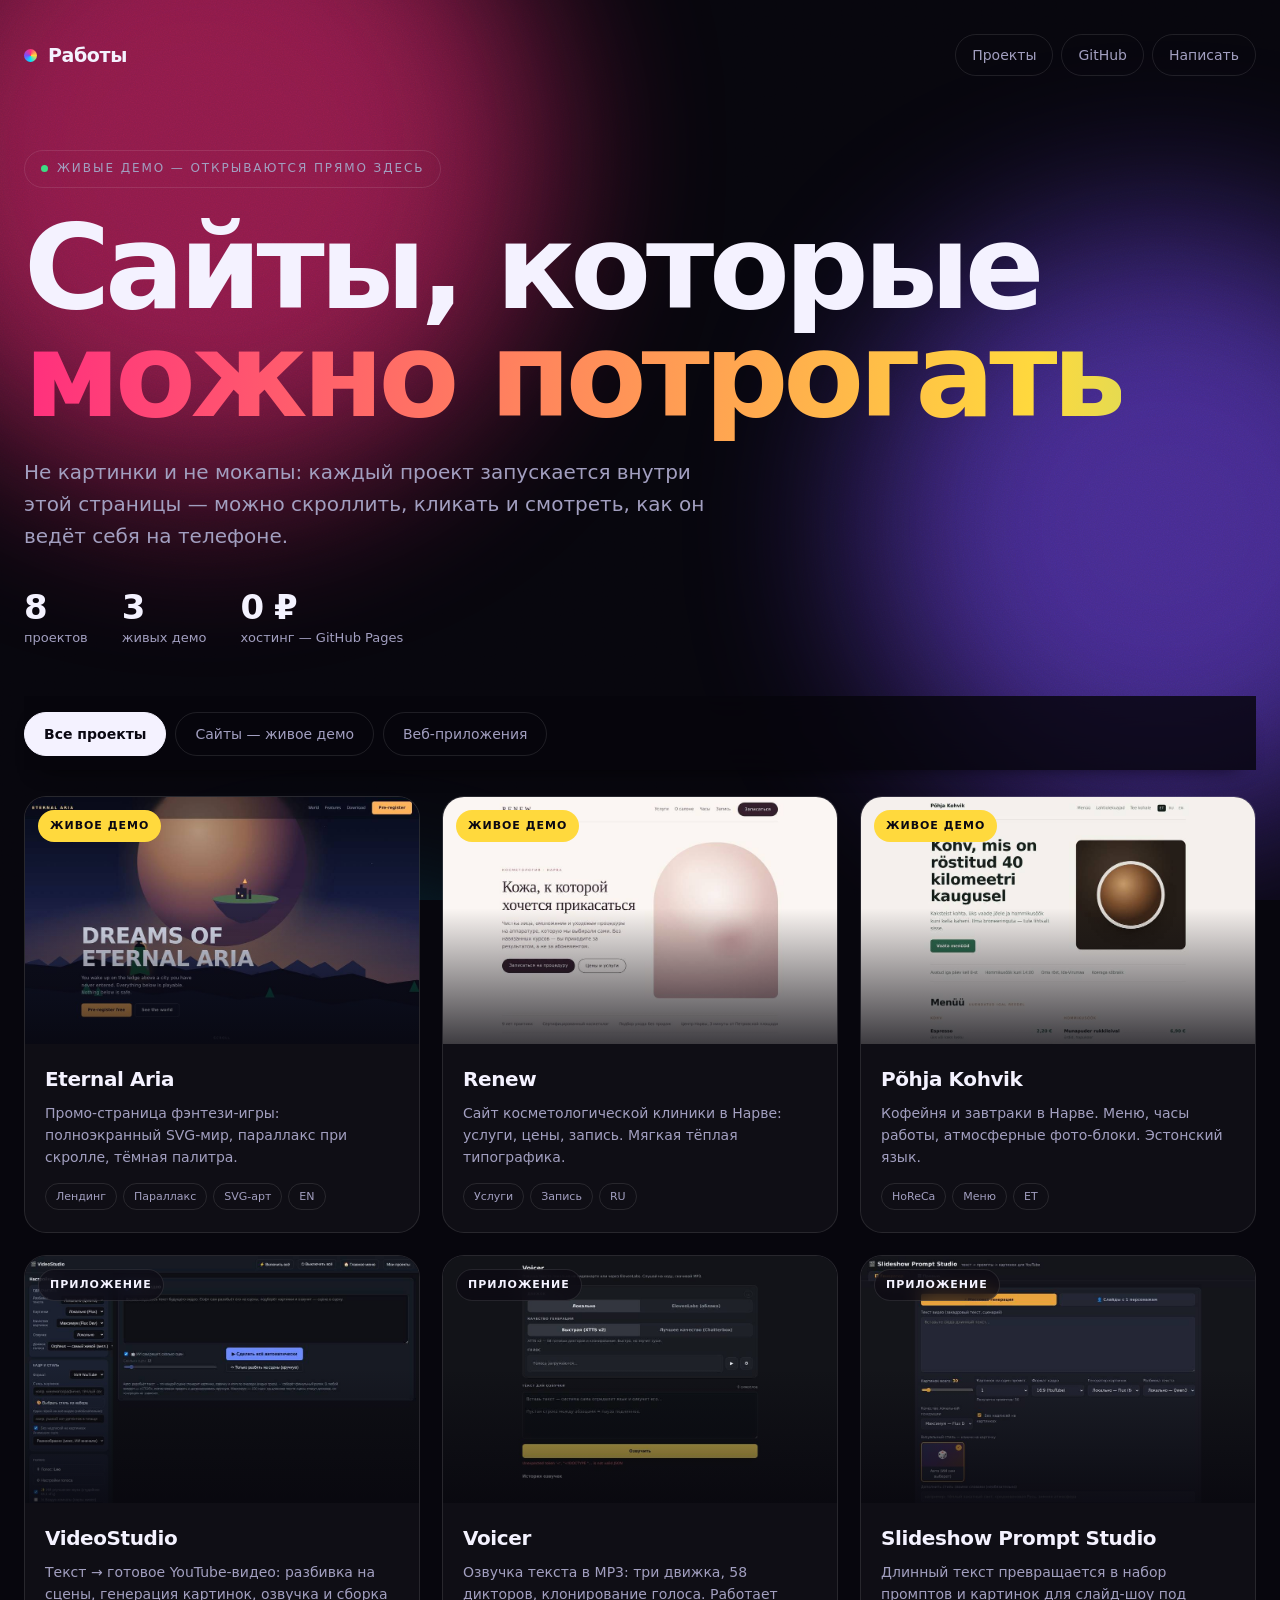
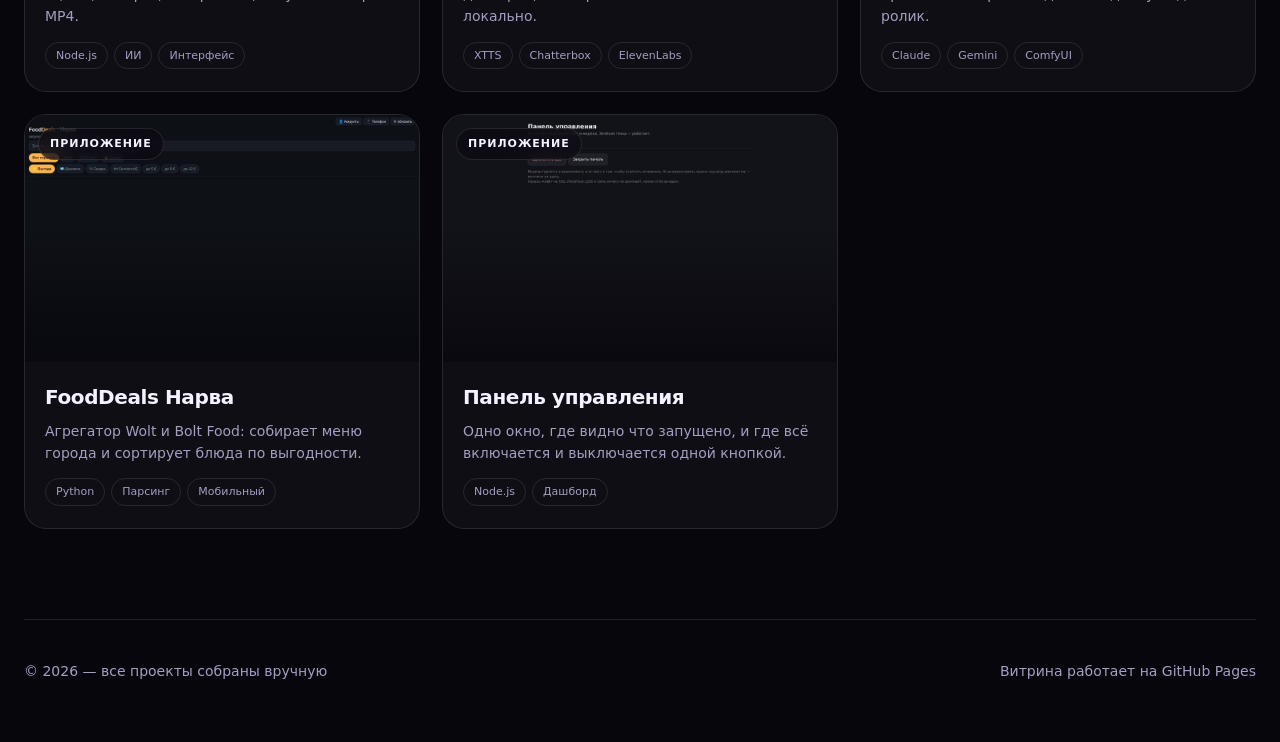
==== index.html @ 417715ff "Add files via upload" ====
<!DOCTYPE html>
<html lang="ru">
<head>
<meta charset="utf-8">
<meta name="viewport" content="width=device-width, initial-scale=1">
<title>Работы — витрина проектов</title>
<meta name="description" content="Живая витрина сайтов и веб-приложений: каждый проект открывается прямо внутри страницы.">
<meta property="og:title" content="Работы — витрина проектов">
<meta property="og:description" content="Каждый проект открывается прямо внутри страницы.">
<link rel="icon" href="data:image/svg+xml,<svg xmlns='http://www.w3.org/2000/svg' viewBox='0 0 100 100'><text y='.9em' font-size='90'>&#9889;</text></svg>">
<style>
:root{
  --bg:#07060d;
  --ink:#f4f2ff;
  --muted:#a29fc0;
  --line:rgba(255,255,255,.10);
  --card:rgba(255,255,255,.035);
  --c1:#ff2e7e;   /* маджента */
  --c2:#7c4dff;   /* фиолет */
  --c3:#00e5ff;   /* циан */
  --c4:#ffd93d;   /* жёлтый */
  --r:22px;
}
*{box-sizing:border-box;margin:0;padding:0}
html{scroll-behavior:smooth}
body{
  background:var(--bg); color:var(--ink);
  font:16px/1.6 -apple-system,BlinkMacSystemFont,"Segoe UI",Inter,system-ui,sans-serif;
  -webkit-font-smoothing:antialiased; overflow-x:hidden;
}
a{color:inherit}
img{display:block;max-width:100%}
button{font:inherit;color:inherit;background:none;border:none;cursor:pointer}

/* ---------- фон ---------- */
.bg{position:fixed;inset:0;z-index:0;pointer-events:none;overflow:hidden}
.blob{position:absolute;border-radius:50%;filter:blur(90px);opacity:.55;will-change:transform}
.b1{width:52vw;height:52vw;background:var(--c1);top:-14vw;left:-10vw;animation:f1 22s ease-in-out infinite}
.b2{width:46vw;height:46vw;background:var(--c2);top:18vw;right:-14vw;animation:f2 26s ease-in-out infinite}
.b3{width:38vw;height:38vw;background:var(--c3);top:74vw;left:8vw;opacity:.35;animation:f3 30s ease-in-out infinite}
@keyframes f1{50%{transform:translate3d(8vw,10vw,0) scale(1.15)}}
@keyframes f2{50%{transform:translate3d(-10vw,6vw,0) scale(.9)}}
@keyframes f3{50%{transform:translate3d(12vw,-8vw,0) scale(1.1)}}
.grain{position:fixed;inset:0;z-index:1;pointer-events:none;opacity:.16;mix-blend-mode:overlay;
  background-image:url("data:image/svg+xml,%3Csvg xmlns='http://www.w3.org/2000/svg' width='140' height='140'%3E%3Cfilter id='n'%3E%3CfeTurbulence type='fractalNoise' baseFrequency='.85' numOctaves='3'/%3E%3C/filter%3E%3Crect width='100%25' height='100%25' filter='url(%23n)'/%3E%3C/svg%3E")}

.wrap{position:relative;z-index:2;max-width:1280px;margin:0 auto;padding:0 24px}

/* ---------- шапка ---------- */
header{padding:34px 0 0;display:flex;align-items:center;justify-content:space-between;gap:16px;flex-wrap:wrap}
.logo{display:flex;align-items:center;gap:11px;font-weight:800;letter-spacing:-.02em;font-size:19px}
.dot{width:13px;height:13px;border-radius:50%;background:conic-gradient(from 0deg,var(--c1),var(--c4),var(--c3),var(--c2),var(--c1));animation:spin 5s linear infinite}
@keyframes spin{to{transform:rotate(360deg)}}
.top-links{display:flex;gap:8px;flex-wrap:wrap}
.top-links a{font-size:14px;color:var(--muted);text-decoration:none;padding:9px 16px;border:1px solid var(--line);border-radius:100px;transition:.25s}
.top-links a:hover{color:var(--ink);border-color:rgba(255,255,255,.35);background:rgba(255,255,255,.05)}

/* ---------- герой ---------- */
.hero{padding:74px 0 46px}
.eyebrow{display:inline-flex;align-items:center;gap:9px;font-size:12px;letter-spacing:.16em;text-transform:uppercase;color:var(--muted);
  border:1px solid var(--line);border-radius:100px;padding:8px 16px;margin-bottom:26px}
.pulse{width:7px;height:7px;border-radius:50%;background:#3ddc84;box-shadow:0 0 0 0 rgba(61,220,132,.6);animation:pulse 2s infinite}
@keyframes pulse{70%{box-shadow:0 0 0 9px rgba(61,220,132,0)}100%{box-shadow:0 0 0 0 rgba(61,220,132,0)}}
h1{font-size:clamp(46px,9.2vw,124px);line-height:.92;letter-spacing:-.045em;font-weight:850;max-width:14ch}
h1 em{font-style:normal;background:linear-gradient(96deg,var(--c1),var(--c4) 42%,var(--c3) 78%,var(--c2));
  -webkit-background-clip:text;background-clip:text;color:transparent;background-size:220% 100%;animation:hue 9s ease-in-out infinite}
@keyframes hue{50%{background-position:100% 0}}
.lead{margin-top:26px;max-width:56ch;font-size:clamp(16px,2vw,20px);color:var(--muted)}
.stats{display:flex;gap:34px;margin-top:38px;flex-wrap:wrap}
.stat b{display:block;font-size:34px;font-weight:800;letter-spacing:-.03em;line-height:1}
.stat span{font-size:13px;color:var(--muted)}

/* ---------- фильтры ---------- */
.filters{display:flex;gap:9px;flex-wrap:wrap;margin:0 0 26px;position:sticky;top:0;z-index:5;
  padding:16px 0 14px;background:rgba(7,6,13,.82);backdrop-filter:blur(16px);
  box-shadow:0 14px 22px -18px rgba(0,0,0,.9)}
.chip{padding:10px 19px;border-radius:100px;border:1px solid var(--line);font-size:14px;color:var(--muted);transition:.22s;white-space:nowrap}
.chip:hover{color:var(--ink);border-color:rgba(255,255,255,.3)}
.chip[aria-pressed="true"]{background:var(--ink);color:#0a0812;border-color:var(--ink);font-weight:650}

/* ---------- сетка ---------- */
.grid{display:grid;grid-template-columns:repeat(auto-fill,minmax(330px,1fr));gap:22px;padding-bottom:90px}
.card{position:relative;border:1px solid var(--line);border-radius:var(--r);overflow:hidden;background:var(--card);
  cursor:pointer;text-align:left;transition:transform .35s cubic-bezier(.2,.8,.2,1),border-color .35s;display:flex;flex-direction:column}
.card:hover{transform:translateY(-7px);border-color:rgba(255,255,255,.28)}
.card:focus-visible{outline:2px solid var(--c3);outline-offset:3px}
.card.hide{display:none}
.shot{position:relative;aspect-ratio:16/10;overflow:hidden;background:#12101c}
.shot img{width:100%;height:100%;object-fit:cover;object-position:top center;transition:transform .6s cubic-bezier(.2,.8,.2,1)}
.card:hover .shot img{transform:scale(1.055)}
.shade{position:absolute;inset:0;background:linear-gradient(180deg,transparent 45%,rgba(7,6,13,.86));opacity:.9}
.badge{position:absolute;top:13px;left:13px;font-size:11px;letter-spacing:.09em;text-transform:uppercase;font-weight:700;
  padding:6px 11px;border-radius:100px;backdrop-filter:blur(10px);background:rgba(10,8,18,.6);border:1px solid var(--line)}
.badge.live{color:#0a0812;background:var(--c4);border-color:transparent}
.play{position:absolute;right:13px;bottom:13px;display:flex;align-items:center;gap:7px;font-size:13px;font-weight:650;
  padding:9px 15px;border-radius:100px;background:rgba(244,242,255,.94);color:#0a0812;
  opacity:0;transform:translateY(8px);transition:.3s}
.card:hover .play{opacity:1;transform:none}
.meta{padding:19px 20px 22px}
.meta h3{font-size:20px;font-weight:750;letter-spacing:-.02em}
.meta p{margin-top:7px;font-size:14px;color:var(--muted);min-height:2.6em}
.tags{display:flex;gap:6px;flex-wrap:wrap;margin-top:14px}
.tags span{font-size:11px;color:var(--muted);border:1px solid var(--line);border-radius:100px;padding:4px 10px}

/* ---------- просмотр ---------- */
.viewer{position:fixed;inset:0;z-index:100;background:rgba(4,3,9,.92);backdrop-filter:blur(18px);
  display:none;flex-direction:column;padding:14px}
.viewer.open{display:flex;animation:fade .3s ease}
@keyframes fade{from{opacity:0}}
.vbar{display:flex;align-items:center;gap:12px;flex-wrap:wrap;padding:4px 62px 14px 6px}
.vtitle{font-weight:750;font-size:17px;letter-spacing:-.02em;margin-right:auto;display:flex;align-items:center;gap:11px}
.vtitle small{font-weight:400;font-size:13px;color:var(--muted)}
.vbtn{padding:9px 15px;border:1px solid var(--line);border-radius:100px;font-size:13px;color:var(--muted);transition:.22s;white-space:nowrap}
.vbtn:hover{color:var(--ink);border-color:rgba(255,255,255,.35);background:rgba(255,255,255,.06)}
.vbtn[aria-pressed="true"]{background:var(--ink);color:#0a0812;border-color:var(--ink);font-weight:650}
.seg{display:flex;gap:5px;border:1px solid var(--line);border-radius:100px;padding:4px}
.seg .vbtn{border:none;padding:7px 13px}
.stage{flex:1;display:flex;align-items:center;justify-content:center;min-height:0;overflow:auto}
.frame{width:100%;height:100%;max-width:100%;background:#fff;border-radius:16px;overflow:hidden;
  box-shadow:0 34px 90px rgba(0,0,0,.6);transition:max-width .4s cubic-bezier(.2,.8,.2,1);position:relative}
.frame iframe{width:100%;height:100%;border:0;display:block}
.frame img{width:100%;height:auto}
.frame.shotmode{background:#0d0b16;overflow:auto;align-self:stretch}
.note{position:absolute;left:0;right:0;bottom:0;padding:13px 18px;font-size:13px;color:#e8e6f5;
  background:linear-gradient(transparent,rgba(6,5,12,.96));pointer-events:none}
.close{position:fixed;top:16px;right:18px;z-index:110;width:42px;height:42px;border-radius:50%;
  border:1px solid var(--line);background:rgba(12,10,20,.8);font-size:20px;line-height:1}
.close:hover{background:rgba(255,255,255,.12)}
.nav{position:fixed;top:50%;transform:translateY(-50%);z-index:105;width:46px;height:46px;border-radius:50%;
  border:1px solid var(--line);background:rgba(12,10,20,.75);font-size:20px;transition:.22s}
.nav:hover{background:rgba(255,255,255,.14)}
.nav.prev{left:14px}.nav.next{right:14px}

footer{border-top:1px solid var(--line);padding:40px 0 60px;color:var(--muted);font-size:14px;
  display:flex;justify-content:space-between;gap:16px;flex-wrap:wrap}

@media(max-width:640px){
  .grid{grid-template-columns:1fr;gap:18px}
  .hero{padding:52px 0 34px}
  .stats{gap:22px}
  .nav{display:none}
  .vtitle{font-size:15px;width:100%;margin-bottom:4px}
}
@media(prefers-reduced-motion:reduce){*{animation:none!important;transition:none!important}}
</style>
</head>
<body>

<div class="bg"><div class="blob b1"></div><div class="blob b2"></div><div class="blob b3"></div></div>
<div class="grain"></div>

<div class="wrap">
  <header>
    <div class="logo"><span class="dot"></span> Работы</div>
    <nav class="top-links">
      <a href="#works">Проекты</a>
      <a href="https://github.com/nembjes-art" target="_blank" rel="noopener">GitHub</a>
      <a href="mailto:kamarartjom@gmail.com">Написать</a>
    </nav>
  </header>

  <section class="hero">
    <div class="eyebrow"><span class="pulse"></span> Живые демо — открываются прямо здесь</div>
    <h1>Сайты, которые<br><em>можно потрогать</em></h1>
    <p class="lead">Не картинки и не мокапы: каждый проект запускается внутри этой страницы — можно скроллить, кликать и смотреть, как он ведёт себя на телефоне.</p>
    <div class="stats">
      <div class="stat"><b id="s-total">0</b><span>проектов</span></div>
      <div class="stat"><b id="s-live">0</b><span>живых демо</span></div>
      <div class="stat"><b>0&nbsp;₽</b><span>хостинг — GitHub Pages</span></div>
    </div>
  </section>

  <section id="works">
    <div class="filters" id="filters"></div>
    <div class="grid" id="grid"></div>
  </section>

  <footer>
    <span>© <span id="year"></span> — все проекты собраны вручную</span>
    <span>Витрина работает на GitHub Pages</span>
  </footer>
</div>

<div class="viewer" id="viewer" role="dialog" aria-modal="true" aria-label="Просмотр проекта">
  <button class="close" id="vClose" aria-label="Закрыть">✕</button>
  <button class="nav prev" id="vPrev" aria-label="Предыдущий">‹</button>
  <button class="nav next" id="vNext" aria-label="Следующий">›</button>
  <div class="vbar">
    <div class="vtitle"><span id="vName"></span><small id="vDesc"></small></div>
    <div class="seg" id="vSizes">
      <button class="vbtn" data-w="0" aria-pressed="true">🖥 Десктоп</button>
      <button class="vbtn" data-w="834">📓 Планшет</button>
      <button class="vbtn" data-w="390">📱 Телефон</button>
    </div>
    <a class="vbtn" id="vOpen" target="_blank" rel="noopener">Открыть в новой вкладке ↗</a>
  </div>
  <div class="stage"><div class="frame" id="vFrame"></div></div>
</div>

<script>

const SHOTS = {"aria": "/9j/4AAQSkZJRgABAQAAAQABAAD/2wBDAAoHBwgHBgoICAgLCgoLDhgQDg0NDh0VFhEYIx8lJCIfIiEmKzcvJik0KSEiMEExNDk7Pj4+JS5ESUM8SDc9Pjv/2wBDAQoLCw4NDhwQEBw7KCIoOzs7Ozs7Ozs7Ozs7Ozs7Ozs7Ozs7Ozs7Ozs7Ozs7Ozs7Ozs7Ozs7Ozs7Ozs7Ozs7Ozv/wgARCAJxA+gDASIAAhEBAxEB/8QAGwABAQEAAwEBAAAAAAAAAAAAAAECAwQFBgf/xAAZAQEBAQEBAQAAAAAAAAAAAAAAAQIDBAX/[base64]/0uHm8qbx6zzMS+tjxmp7WvB5D2nS7vPfmfFfa/Fe7xh6uJYCkoAgLFIlEoRSxRFEURRFEWCygCywKNTkl3z55cbtWaFQClACiKIsAICLCLCLFk1CZ1EksqSypLLJLKkssk1kxNZZkpJLAKAgKlAIoShKAIo/QuX4/tfO9n0z5lnX0z5kfSvmifTPmS/[base64]/[base64]/U05uDt9aTtztMOnnvK8+d/NvQnd4dOus3oAAakzLGZNSpKskogoAEAAAAAAAAAAAAoUAAAAAAAUhSKIoi0y0iKJaCpVUVZdcnFyZ3tmzermxq5q6ZsaQW5sVC1BUFiJrXRm/[base64]/Qr86+zJ8Zfrfk1lfWnyT675OIv058xfrvlJcXX1R8hxfX/MV179H6tfDvtvnzymbNVO6dR9d2bn4d9Z8zLwub62vjJ9pE+MnqeUtgJRFEWAAABrsRjdZSVWZomVlSahFVJomVEUSaGVVFGVJJoZalSaGVEmiZVUmoRRJqVFJassUFEVKURQVEWkUvv+z4/rTPzPt/K8y/a/Dff/AB6fTeX6nAeZ9H5o+U+n+X+oXm+e+u4U+W6X1HzM13vrPL1Z6XyvrWPmPsfkPsF7Pzve7ieJ9H1uodz5j6f5OX7f4v6vk1PidfSfOr0A1fvfjPumfE+e5eiv2W/C+tZ+D+8+E+7Pk+r9dk+K4fQ89sAAAAAaM8nNvNzbMossk1CLKk0TKqy0MqIoy1Kiky1CKMtSook0MqSTUIqpNQiiTUsijKi2lioKIoKllUiiVSKj3vW8r3Wfg/Q97vrr4z2/mj7Tqdzxk9Dfy32q/CfUeZ6ccnzv1vTr5zj+l82X6Pz+/wDLXPrer8X9efH/AFnj+xNeT6fm+fH0nk9LvHsfIfX/ADBw9z3+mvY3vq3Py/B3WOnW+++G+k3jxPK++8qur9E+fTyPu/[base64]/vPP73k6x43d8b1NPtPO9H5vL0vn+/5+On0fJx8mseR7/S0x8d7fz30Oefu76vk676+k6nbPju55X0c16fjel56ej8t9l8vL6Xa63Zs+axxdFrtdvydbz6vs+B9jy1w8O8ay8H6746a+oxNb59X0+DOb8/7Hi+1jp2vmvpfnLPb4vW8Xpz7fBfRX5RZx7RRFElJFVm2EWB1+fUKiKMqIqsqJNDKrJLAmiSqijKkk1KijKiTUqKSSiKrrZ6hntuoTuOpa9Lk8rWddvj4LrPM41cl63HHo9LjYoH1H0vwvqm2B85xcnGfonjdTpnm+x4vbr9J8DpI9PxubxZfsOPwtXPQ+/8Az31M8uzy9fqr9N8J9B89en6J2vgfRt8X9E/O/ZT0eL421+j9X5b0pfX7vyndrbCz56XO56X23xPazfX4/ks5v6J8rx8dn03Q8vhOL73839mvS7XQ4OPT3fCxxdcfX+F5/kWfT/[base64]/2TyHoDz76UjzHr4ryXsdQ6c9fqnSeto8bXqdg8J6w8lYAAAAAAAAAAAAAAAAAAAAAAAAAAAAANZHb7fkya+g189V9zj8YepxdAnb4uFZreO5OXRaXcVUmhlouWhlURRAACnJ2vS4Z5/[base64]/Yl+8Hxvp9bs+XwdOftuh05fbx4Ha1PV34tj2eLg6UvsvH1XrdXtdXF+HzrP2fmuz1vZPGfRdQ6HX+hyeA7/[base64]/8QAMBAAAQQBAgQFBQEBAAIDAAAAAgABAwQSERMFFTRgEBQgITIwMTNAUCIjJEFwgJD/2gAIAQEAAQUC/lsyFu+2ZM3YdfhjHHyqFcqhXKoVyqFcqhXKoVyqFcqhXKoVyqFcqhVyh5cPQwE7MBEmEnfEstHZ8XZaPpo+i0fRhIlo7pmd/wBtmTMmb+fo/hovs6xLH1Ylp6NNfGP8aeaMS9DkzO7sLePEOi9EEwDSqz7SpzCBwzBHenmCSe1ZilhimrjVhcHqKGauNWnZCCOOQAt0p4q4ysDS/sMmZN/P+yeWNZxM7GLjK7FKmMNMwzzjWQCLnHmemaExZZxsOcLO0gaZBlnGz+Ef4kdYpZygldQxzMJQyuzhIEULSGPl5SgOKbdhicTXEOi/lMyZuxY/xfT4h0X8lkzdjQcRkhj5sS5sS5sS5sS5sS5sS5sS5sS5sS5sS5sSs3Tst/JACWLrF1i6xdYusXWLrEliSxJYksSWJLEliSxJYksSWJLEliSxJYksSWLrF1i6xdYusXWLrR1o60daOtHWjrR1o60Wi0WnaMYZn35AGIfz37MAcz78rj7d+C2I99xNrJ35Xbv2JtI+/G9m77D59+Rfk78h+ffkPy78h+XfkXy78i+ffgfPvxvv3632/gaO/bgfH+BUj/zKG3J21H9/3ylYXGzIwnIUj9tN7P8AvbgKR9TYx0Z2ftwX9v3C+PjH8Bkdy7aH90vjROuICBG/2cG/5h89HWj97F8VTstVmkLOSL8MX5PRoywFPEyeF19u02/V10TEz+vaBbQLaBMLMzRiz+tyZkZZP3QX+XyW463VvLeZbwreFbwrdFboreFbwreZbzLeW6tx1knfuom1b9hu5SHX9dm7nIde/ib9Rm07Udv1nbVY/os2nazt+xp46LT6TD2w46/xGHT+/wAPgjmfyNZeQrI+GQu09aSuSgp1yg8jWT0Kzqxw7AVRrQyweRrLyVZS064w+EdGFozowOHhXqwHXejXdiFxJmcnalAzT1YAgcdVW4aOLVK7J6dZ1frR138a9Y7JR8Prg3lYFLw6E2mhOA4WYp/I1l5GsvI1lxCIIZvrs2qYdOwOFfewThXa9ZZVLu+8sYyxmDgdbpuIzSRlStylOibQ+G9NdkOKv5ywntzkypRblkywACzC7Ft2VU6TVsuIxYy8Piyl1bKz00Da2FPNYeQbdgFPaOw3gzavDE0MV+4ULtYmZ6VrzAXYd6vW6lWbdgLPnrKklOZ/[base64]/[base64]/YXnp3UViSETtSyhLPqopdtVb7uM00siG3MASzHM/hFKcLlbmMUNqYFzCVFemdO7k/oC3MC8/IpZ7ErbZIcoz5jZRm8h+nR1tktpbY9tSfj21tpgxc/wDQ/[base64]/H/pcP+FvpvTCG5KhJiG0GE6qdNamKEYbhFIpWxlofG10yqx5zk7CKmDbl/vuWiEtfS/siLVcI+8gNJG3DoGR0YWDwq9LxJObMuHnrcXkYV5CFG2MlHprMRTRx8Ok35JBiGaTem4T8rBOMIkMsYR7V1H86cec5lgFGT/rYDcgXD/hb6ZOTC2//pnYmVEFaPCCkesV0NY1V6a1CUww0yGQ5BjEnyKh8bXTKiGkfEptqCjNvVr4f2MmWazdM+voI/ET08SLFOWqzZcGfUrMjxVub2kXFbJC0psmsqm+VPi/hw3rV5+ZeemTvkVHp7Nhq0Ve7FYe1UGyDs4vwn5Xiwp8OuaySRZSKWb/AKcOB2r2IzljjpyRyKxHtzUPhb6Y5WFO7u6EnFwkYlCG3FZgOZ69c4ZCHIZDaN6T5VLNoarQ2QnViu0rKh8bXTM2riOA3KUtmalVkqvMG5F9X7LebVnZ/wBB30TOz/q7qy19H2Qnqn9kRa+lixTzjo8jv48E+80e9DyRlyRlKG3KuH9BxtZOuFlreTcL0Llytt5eThnScV6YDeM45Glj4pBjJwj5X+iZ3Eq8zWIFoUloRYRl4pHHLzcFWsDZjvBqND4Txb8PKFyhP7OqEW7ad9GbiAuxcTjFRyNLFxOLCxw/oeL/AI4JygkEmMbceEtH43CxqcPF5rMhtFHzcVzcEz6ta/42vD7IphZFIRIScXCRj9JyMKInLwZ3FBKz+lyYUUroZHZff1FIzJ31TPohNi/[base64]/THNr4O7CxzO/qCVxQkxIpBFFKT+gScUJMXi7sKKRy9Iyf1B9Rff6ObrNlmyzWazdZP9DV0xus2Wv1NWWbLNDZkFPLk+TfW+yCXVHKzJ3d/WJOP9MfDVmWY+JfuZOs1m3oclmyzWb/AEc3Wayb0a/Uyb+O33etIyeMxWJZbZp4zYDhITMCjfAkUUgiEZyJoZCaOIpXevJhtngIax4SApIZGbZkyIXF2gk3NuQUYGyaKQlo+RxnGts8HrSaYusCdbZ4OBMhgM42iNxwLV4zEf0snWr/AKObrJarX0ass2WazWbrV/Rk6zWrP/EGccXljcZjYpTtg7PNFslaAp5pGJt2PGwYMUZht+ZHciIRIZhEnnF4opWjHzAMYGGjmMSlLOTfiZxljBNMArzAO7yCViaUCjMgMJZQla0aA8ajzBjJLGTDKwxhPCJbzeWmsDIP8jV1q/1hlMUNp0M8ZfV1ZlmD/qae3rb38MS08W1dN7+P/r0aO3hp46LT++xOKGybIbIOmIS8HMGTzxsnsgntJ7Jp5pHTk7rD/H6ZRxEZRxChgATJoxasAm5NGAyAzRlFFuxDGYQRs0mjs0uWw8US2ot2IY5RjfVwYSEhDSWJhjhZyrDFCzYsQNFFnZAY0IC5QRsVrHQJIRCF4AY2jZicWYLEQMzto/YGvrFtXRNo/wCkDaupG9/dM3vI30PdMbsHi8pOHp1QG4EtUZuZeGv7gjq38yNvZSNq36Rwxs+yLI44l5f/AFHALqQBYZIQRVcE8AvI1bWNo2a28LbMMLSCNfKIoQNSx7Z/y2bRpG9/5e4y3GW436fmZE9mRxKwZLfkyjlwUsrSKSY3F5iJNYkZDPIDMTse6WISPGt+THdPVzd/5cbe6JtW76YtGzdbj/[base64]//AD5+6xfXF9cX1xdae3e7ez5/6YmF89XzbXVsf/pt/8QAJxEAAgIABgIDAAIDAAAAAAAAAAECERASEyExUDBAAyBBQlEyYID/2gAIAQMBAT8B9VdEvikzRkaMjRkaMjRkOLjs8aKKKEUV2C4LZmZmMzEfP/l6y6NfNGjVgasDVgasDVgfJJSe3qxjZlKKKKKKKKKKKKMplMpRRRRRRXULb2H00Fv38OO/XtPpF7b6SPPfx579c+2+/fSx49CLVj8L6WPnbosvrl5HNGqjVM94WajNQzmZfR9On4mrHEylMpm5uUymZTL20l2q8bX+gUVjXT3jf1ssTMwnjmE7G6M3WLF4I5Z+kjg5InBthISHySLXVMsWHA+BF4vgrYrYiWj9wkhM5ZLsaKJSS2F8iGvpSKxpFFFFFFdPZubm5ubis3sasXJFknhYi9/pmeFuy2h8EdyTIv3b+liwbxs/SxWKz9wXJ+DdjkKqIf0fyHIUyT2NqIvYvc5e5LghwNie/gv178lvCLP0X0XI3v8AS19P4l4xkOY5NilQnY3Q5Xgpf3g5FsTvBuhuxOhb+1LjCiD/AD3s3Q10eb0m66/MzMZjMyycq8ct2QexKW/tzlQna9ZptkXJeKkUZBbe1KLbIJrodCRoSNCRoSNCRoSNCQ/hku3XOFstmZmZlszMlx26NWJqwNWBqwNWBqwNWBL5Y1/zV//EACsRAAIBAgQFBAIDAQAAAAAAAAABEQISAxBQURMUICExMEBBYAQyImFwgP/aAAgBAgEBPwHV3j0I5ig5ig5ig5ig5igpqVSlZyyWXMuG4JE+/qvQ35Lady1T5OH/AGWLcfY/G/T2z0OrArk4FZwMQ4GIcDEOBWYNDoph+1qcFxJJJJcSSSSSSSSXEkkk6Y9eq1+rzr7156+9fevv7+/YYlNTUIXjvpz9dIgjXJEpR3kkuLi4VS1awsZYy2oioiotZYyxlmrJ/QE/8GnS1m/YN6YsvkZDPgkT9K7TENFL6J6JZcy4uLi4uJendsnSLKBkduiFlCghMXkqKUVL30ZwNZJR02oYz4yXk+RFrH5Kj4KaJHh7CXc7yVLuQeF2KfJV5EipehEe0kuJOxKJG/R7EiyfQ1Ikzvky08HyNEfyIIGh0Cw2KlIqpkagVLYqYydGxAqNy1DpjJKRKBqRqPdP0ZJJ6ZLic5LiR9yS4nqtWtySXFxL6JI+gwQR9PjXeZoOaoOZoOaoOaoOaoOaoF+RQ3Gr1eMrafhlq3LFuWLchFi3Kf2WrvujgYmxwMTY4GJscDE2OBibHAxNjgYmxRgVz4/5q//EAD4QAAEDAgIGCQIDBgcBAQAAAAEAAhESIQMxECIyM0FREyBgYXFygZGSQlIwQFAjYoChosEENENwgpCx0eH/2gAIAQEABj8C/wB6w/FeRPALbett623rbett623rbett623rbett66RjpbxnqyGk+is0nwCgNM+CppM8lBF1kbKYsp0TFlZpPgFYKwnsZlpg6KoMc+vMGOfVtpb5RopOI0O5T1QCbnJSTHUf6dU4dYa6om5P9liAvLQWGPFYpxHwXMzMp2I51oNxKwsQOtAkcliw7Xc/[base64]/SpgrIrIrIrIrIrIrIrIrIrIrZK2StkrZK2SsitkrZKyKyKyKyKyKyKyKyKyKyKyKyKyWSyWSyWSyWSy7Kx29nn28A7el3b0Dt4O3pPb0f78jt6P4dz/DuP4HLdvS88bIt7dwhDreClx7dbSMIXVu3J7elYvT0z9MhQ1pce5QUUFksu2x0F5aXWiyc7mZRQ6uSy0Wv2qz6+ytlbKgKQPwM+1Xcs1n+Pms/96e//rDxOkbVELdD3W7/AJrUc5v81DsuBGhjjh3LVugt37FF+ESY4HRU9kmpboLdD3TyMO4bpbWyXRdGlkOi2ljnYckhbuEWnMIAZlAFknmnubhwQNFWPc/aty32W5CZROtz6mrZozKu2s963LPZamoVS8f/AKmNORct0PdboLdD3TRhtgU9kcX0T3NMEBbyfEKh4h//AKix2RRYcwsPyhMoeWyOCGG91QOgjvR8yqYYMrelEHEMHQ3k25RceAlNeOIR5Ovow/BU8YlDEH1LpDk1U8c1ieVMB+7Q6XuHdlCtiu9U2sCW8tMDim4Y4Lo8Mw7ieSnpXz4oh223NH7m3CwvMNGI1uIQAVvSpxHVH8e/YLF9FieXQwj7tD1h+UJprpjuVdRcUWtM4nLloPmUPaCO9bpnsnFuG0Hw0F/3Kj7kWTsFB/26MPwWE7hEFObxzCaOOZWIeAbAWJ5UHDMKWnxC1mgqwLD3K92nI6cLzaMTx0Rzbow/Pol2E0k9y3LPZOa0AC1h2RxPRYnl0A/S250PcMpWH5U0NAM81BFLgstcZHQfMpY4gzwW+f7qHYjiPFBozKDRkAgTiubHAIvbiOMiIKLTxRaeCw/BM8EObbFE8TYJ3lWJ5dEhbc+KIIghPlW0MfyOgng++h2JwAhOeeAWH5hoxGtxXAB3Nb5/uqnEk8z+JfsLieiLHZFbJPiVDQAO5HDwzLufLRh+VYfgmvHBBwyKqGT1/wAlS/JZO90bO91X9qc88AtjDjwWxh+yZiD6gq/uWH4JngjRF+aFcW5J/[base64]/LZLJZLJZdj3VEiOS23LbcttyeHEinktty23LbcttyODJjmtty23LbciwcFWXEXW25bxyqYaxy46H1OIp5INrdZFh4JrDxK23Ijv0VOJF7QttyczlocSSIPBF4cbdcOc4glGHOnSHlxutpy23KRrDQ4kkRyReHG2kS50oua4kjsTi+ie/7Qtli2GpxaAaua2GprzxCbSAZ5rYaqzxnRsNWw1F5zK9Sg5sZ8U1j2iDxGjEAylYvpo6QcM1h+Oh3joazkjHAwm4nO2h/indZrdAcMijyN9DU0ti/NBrwL8RoeORT/FP0DkLouOQ0Ob2Bv18X0RY7Jy+v3TjrWHPTh+Cw/XQ3wOj6vdfV7pzRwK9UGtjPig/Ec2BwCL3mAnYn3FYvonOGYU8HBNZ+9od4oHg26LjwCc0/VdOHHhof4p2iSsrKRodiegR5myp+1B/26GpobFuaDnkW5KpyLjxT/FO0F/3INGb0DxbYpuJ6H9ftpv1L6Mb0WJiNza2V9HxRaaL/ALqzV2rCPcsL10N8DotT7L6fZFx4r1KrLS6/BUiWu5FcnjIog5hYvosR3JdC4RVksN4zadDoHFVuzf8A+KhpA5ymuqbbQ4cMwn+KcoFypOiyjimtQggAKS4Qi08UWnMJhTS5pNR4LVUjb0P8U5Ac0Gjgqg9oaBAlOqc0tdyTm/j5WVvyF1b8tn1b/gWz6mN6J+HMVCJX+Y/pX+Y/pTmTNJjRg+VYPqs0zwOien/pW9/kujBkxmv+RQ8yD25hNe3JyGMMnZ+KxfRYiDm2ITcQcc9HRj6nx/NBoyFk5nRl1JiZW5d7qtoi8Qg/lZP8UcOqmeK3/wDSt/8A0qNDeTdYok8FIYfdbBnxTXjJwVfB6w1h+KDx7IObkVUMnJ/inlVnLDTnnJoW5d7rcu90COKc07LrjTdWus1IXf1eZV9Flex6tyrWV7q3Wsr6O/8AMZrPTl+E/[base64]/AF3P9Hy/OZ/[base64]/dG0mpp9lY6syYZCZhNqdZwnLNNwzf9nSbTF0DmBbKEKRYYgdZsWUAuILiSeUiFhsuWAEOtnKxARquinVnJVv1mze0JrW8CfphNuQ5rYiE/MS+ptk1vHaf5kSc8meuac7Wqdh0U8FikVVYhByyTG3tiVKqLy6dXNUx+0imf3U6m1eYo/v+lZ/jWctZvss48fxcwtoflJ/Atomkx4dSw6k9irGFe6vIVjOi7gtpZFWYuC2lcld/5R7KAwMxAJHJBrmQKo2YXRPEvawk8ZKxHdFcBtnCE8kSQLCJT3jCyLbOCcwNFIxbn7Qmt6P/AFANmJCL+iG1EBpNlhlmHILjLjm1AkZ5JkNxY6IZHVTXGzcVwp7hxTQcKNY/TAiFWWhvR3cBxC/wxoEQbj1smPpDZa/LuCc2gCMIOq4zZYv7IANIodzQjC6T9r/ZbJeKyDAlNNNZbharf+SdLQKAHub/AOhNDeOt6cFFEksbBIkBUOAdnZEllDjhOlqLiwSynIQD/wDUxrYPSOqE/agWsu7DdqxEp+rQXYWsOWsi1jDM6pDc/VQez86Z62eksEQc+pRDQO4dbNSNNR/l+fP6bP5V5Y3VDTbkURUZbFSxheGldHV/[base64]/JbB+S2D8lsH5LYPyWwfktg/JbB+S2D8kcTCkU8NGSyWSyWSyWSyWSyWSyWXZ/D8w00DEFXLqlvEINJuctJoMx1MXylDT0vRmjnpa0Mu8S3v6rnAWZco4karTBOgdnsPzDTOITZxLW8FhgbU64nNNFZt9JWGALjbE5ptd9QgAuuCjIN8NosVhOdhNNJMiUSZ43nNBpFyNZYLXNsCa7qqTtbU8FL5yvfPRi+UoaacRwxHBkN1II9U3VBaHNNMZJtBBg5wV/hi7EP7MQ5tP81huxLvDC0ujIzZDEZFoyCfQLwaLcTmoBtDQ1lOyea/xN5a7diO9YjWvmpwLRTFI0Ds9h+YfkMXylD8YdnpWvhyeYK3J91uT7rcn3W5Putyfdbk+63J91uT7rcn3W5Putyfdbk+63J91uT7qhraQc9PFcVxXFcVxXFcVxXFcVxVv+vqFCiF4Ke3Mxw91bkjI2s1laIREHP8Ag3//xAAtEAEAAgECAwYHAQEBAQAAAAABABEhMUEQUWEgQHGhsfEwUGCBkdHwweGAkP/aAAgBAQABPyH5UHAEzD5GkT6VDiQfJGJHviuI2bZPfT9T30/U99P1PfT9T30/U99P1PfT9T30/U99P1PfT9T30/[base64]/dGqB5Rw1dwkNcRiW7wrzl30gILDV/5DmjRpZMTWZMLHL+YB5dfp3kcIfKGJ2hUDUyQTpw4N936+UUFgOO1bD96lbN14Dd5RT7Qjwp11HNnJDCBNRpl4RZHTh2OjG/Kip4v0lJoMl1RttOYxhqr4EoMpkty484IcBjrHVNUhqtY3+8YcbASl1+spCYjmhZwaQX3nHU2Yrg6T+Jy4OwE4Bx9IR0SFVFw+XghbXOssOt6F0XU1BGR3pkG/wDZfMvL0seMuNEXjUubykWApUDbzDn9zNRZuH2cP7up8qDjB8pY952n9Dl2kHCX2v7uvykh4QfK3vWEKCWkPiRjGMYxjGMToS3zH5RUIoNVpiH/ADp7NPZp7NPZp7NPZp7VPap7VPaJ7RPaJ7RPaJ7VPaJ7RPap7VPap7FPYp7FPZp7NPZp7NPZp7NOr/E678TrvxOs/E6z8TrPxOsnUTqJbky3JluTLcmU8mU8ojy+jqrZv4Qxpt39jHtseDxYlP0bmOuf2+QMey8GMeDwYwfRnLHeEO/vwHg9h4Me3v8AQlSN8HA7+8HsPB4PFjHg/RVXOmpCHf3g8Hg8Hg9hjH6L8OZ4EO/vFj2GPZeDwfonD9v5Gx7DwYxj235mKNmEiq25XuvjDMPkLHtMeDHgx7D9BHbFBy4nyB4seLHsMYx+ihY9eJ8hfiP0aLgdg+QLiu28Hg/Q52vQ+VPZY8H6FO1q+Hyl7TwfoY7XkOB8vfozW8Pkj8mGmzUiq26vzL0PlTwey/Rjr5OPZew/RqoPXut94fpF2Xp8S/hX8Ms0ui/px6OXyHFHK8Iiezjw+m1SO4X3BKhsgVUDBSELSFafTboe43Lly5cv4C0WzpIDFZDlXSC2rPpyw/Gvt38DyHYVN8YGGs/Tbprn3232IWZQarZmLIaC4igUmEYzi5zOidZHmIjyfpgg2X3S+NSux5J4EGHEqlPlD0nrO01tR+IvC9FIHUQiqSn6Te3dWi6uaN2iWUzop0U6KUYoYGop8DVoz4UHaD4NfOK+KPdR4jSFdFApv0/E8BOhOgzxJ4s8f8Tx/wATxZ4k6LOhPAS/T8RaUOqlmmnaq5Xwq+hDulwKmIjT3E7Yov6Br5JVsjT44dux+PXy+u1XyPWGvxg7YWwKPi1K+hKvu1uTX4gdvWUPmddxruFndbgaoo0z8EK+BrnXuFfEr4Nd9ruluTu6DHl4Uy3BR8GrLr8/qV2a7dfE1hrNPgX3oLZrHX5+WDRTM9+RXk8HM6HxpAA2uieAO0Cts9wYBs8WVJuTrV04Mx3C7Z7gz3hCDiEbeFXBgdYt1hmeoW4ZVNOvAzlotsQgEmG3EBnLTDLtKIdEDNnMMgijbA8UpLkzRoPGAUeemuj4YmAotYrl8a5zB0IAu5j/AMmOVZl02z8TA47JoIatgEnuie6M90S2JWS+vcEWIXj+gPJf6l1hUYp5QQaZtVpAr/4dZqKtPBwfdF21zExX9dTgQWgq/M89mkHSye2EauCkolTJC/IoOlmUPTBMwE2P+8T3j/BKBYOfEl2HJ8ZiWyMOk8+h6URwxFzpYM/jq/WEuaZ3XxQsiqJtcsvN3YQvBfKSm5LVnzBzh4eCf8LnwpSnCjE9nIdYBQvx2ywIAUfQPkP9Tz7gurgesdYFLcHy4OJRUpi1zRQaLKqGAqoHq4eYze8VDgQJiqk6uF66vHgSoDl+RKEl5mzK41efBlcHurU/AWUZnzBLNKf5GVe+UBnnk1SCyC8z7pPOfJk+YH/kI22zxIDpTgjXavBhbFuJZTvDRch68H+ZCurgAxbw0NPi6KTM6v0H5X/U8+4V2y2/5wLLMB9p5XAFxViwLlUOEj6hR/ylVPOZi0UtcALWrUY1GCibKyIbKFUky80AUzSKNM12HTwXzP1mZsqpmR/d1nnE8IlgibjN9nkbiFfJ6M5Qi4TyTUSWtoa8Gp9g+vBlZoPiwdIMzN/6vgumABo4XdLeqZ+HoJCOaVX0J5P/AFLJKaaY9f3jDJ1sJfDcI/ueHlU8w9ZrJPTmR0bCxmBt777zU8Upk5XhrgF6LAZy4wb+7B0BdDlIt7a/me+v3NNoWVI0PmcJ8z9YtZzaXMsckFT+zrPMJ5NFVI8AxtwX2I5LrqWrKDenyOPRvCUo10nZMt5smEmRU5MQsHTBMQi8HpP73Ph558IF0LidY6t49xr5soyb7tPbUV/WhFNOV0cai9oxjQxTRVOALYq7S0rteKykha82nsaewoiRz9MYOBbbtGl91qkzQNiprFKUVvMsYpoUhlyteKQkoaLlERRRRXFSwIpsuVlxTjDDZiHAMcs4AZX7MDpSHLk1XsiaE5bmH/FjKi9iEObwiBqWyye0IlgvbXaG0TBOTxgv0QDa/GAGhXdq+giOgGtEr7JX2RhaORPCbutHYl+38TpZ086eVbfxKGgfRzhwmo/nJ/OT+cm3Jkfzk/vJ/eT+8jpqr1YJ/aT+0n9pFfUpl8IJVWKJ/SSlU/Yj0ZclcBZVioDwzfia7igPEKlJ/SSiNkcEhzCH8JHU31wxA4hDFph7ZuItCZtqYuuJuLsJ/[base64]/G03+3pFMmP8OC7e7hc9EIE0PHMxItlFAjDba1ApnvHWKyVyJ5SNhkT8wnW8wipbYPMhrB+b6y5OY/yDpa6La/ulM7L8XDyX0np/XhcCpzP95eCzhrh/GZjLspdvVeUrzVZ8Hh631mpCK2lCU7DdGaUG3OPrhXPJp6X14W5qseBN0FX2Jd0LRP40+cIbx5CFmcwBjsbH58UwyIIljwAZ15RlaiGmY/hP8AcowuC9OF4YIRqOf/ABzG2nwYYOj/ALiQF/[base64]/k4IwWW090pHZ9HCorMEF+59GNZT2TS6LlGdmXkI8uepF4t2PJm3Ew5O5DUgvnVEAngBBLoAM9gx2itidJS/U8J5D6TlscC5Tm/vjK8398YLeRrhTkvyiG6oFrLMg70mutyAm8GJXkw39zWes9Web+kyOg55o91nYzGW5955ZCb2D1jfTrDa3Sb5YZ7NnsGG6sFjPHk+V/94qC0B1miZ1ahyJYiEVpydnD/AGIva+3By1UwPZHpxFYMOVi9IILVnaxOTEdq4jsZjHHd1vOdZw3gy3XNcKvJnix8WLaYirq9lgDWa0qp7v8A1Pc/6nuf9S68jTlfA4YNkLmUDPpa74KcKEs1qT3P+p7v/U9z/[base64]/wCztYBgHbm6W8iaLh07Ctn3IbjXc4mWqmIOyV7pzhSWdxr5AQ7Qa4T8AU0YBrmG8Vwa8pfYTwYrulrv2wtGCh4EA6PxEtRHati9ghNWDqRchcE37enbFVjTC2vqmEzc9ojat7auNOXxa+Sk0cHUJwAjojw2x72BvB7kF6QR0eIHAeWFd6irq9sU0YD1gdyC79il/DudBBHTsGnyICBaOfKaJtNy5sdKzGDzyNJUE8VHO9IPhlIxqmsGBLSmIHA5wMtgXnNnQ2fynVRqS25opNb+ZDlrCxtWQEBTQ2Kf5PT3xEudQrnd/[base64]/nV/NgVw4QwiXe6as1qmFb/zMBi30GG5nr0QXzuaOOtho3f2h6Ixbr6SxYAc6tpndlIurmtNVjW7/AGQQQV5RvFbpemATbJlQopgDLEu7y5lhwv0F4MzPgZCLMtL8pshDDTNqmamCjQXjqylRjCnYOuYmC7WCNVEKBNQwmAJAN1TmDwmZdcoTmtvtF9MtcNdYIFy85ZVdITSA8I7v7zlEda97f8fONBhMGGmb+0enBDhTWawF2uVH6mdRawra6ztrN9fYsr/[base64]/[base64]/mKrastVW0bX3y/fj5bT1OGV5fBqVKlSpUrhUqC8BXka9YotLwrFNafmUWqQMCmXSV0Gd5U2/iB2jRUpS2oZcVwqqYmkUIyYznnC3ggaqztm5faVmAU1mXxW0rmX5GCIEN0x+IFM83U1dHNxNKmAHxZlzcrJSgcs3Kbq51Ct7hVqKEf31lSpXw6lSpUqVKlSu6hbUoDlKb8/lgJQM6bOm9yGm5nVMaw1l666t1NaWwc7PCly41jXTuFE2IdoXkplcwoF0ek0TW5B4F8pVUQrStXWWdWKKi06pylWg0fRh8OND1lDAaWBscrmWN7sCq6QLLq4uTa4FmWKARG1Sk0FbBNOzUqVKlSvj1Kldwt6HC/N9pUqVK+qqlSuzUqVKlcFoAnSJ0CLbfaqVK7vUr6oqVK+HUqVKldupUrvWqwgQMHf4J74nvie+J74nvie+J74nuie6J74nvie+J7onviXiAtTYkC2ucUYLdWdDOhnQzoZ0M6GdDOhnQzoZ0M6GFtVTt8vqVKlSpXc6lSu6/3ufGzJauyGLdFuIEgtpz4nqgqusdmXnOKVgUvRpz4p6whxTs2WgtvQgSwljRdOHmPoyu5f3ufDeapd+FL3lIsLZm/niKUwI0N/eOZ6vM8+IPJrrMGErWaXFEI2a6yxiKNMOkedO2KLpe8HSq53bBA2INfKKnqEA2aO/wBpzeIqI+fPjLzHGigmWv1EonJh2DU5fuGyKuA07ZmIf1EphKPoMQ6TczloCm+ZkcFf52IgarbOc2h4oYYOKLETbG424eY+nv63PuMvOfG8x9PCgGkyQAKXWhfx85znOc5znOc5Rb3LteFvKI9Pi1VVVUaG+b/8+QUBlZg1teTc2wur1mfrGvSIKJkWy2hi6+uFQ5xyia9I84ZpasZiFpQqkybVsY5qF5obGf8Axv8A/9oADAMBAAIAAwAAABAQwwwwwwwwwwwwwwgTsflsXeRmU001mVhgiM9CA8weZm+cgAwwwwwww0oMMMMM0DymdF2IljzzzzzzzzAfOVpETlk3HCB2XVhzM3rKMxlyjHvTmy/PZLvOigXLSCD/AM04gBCxRhwwwwww0oArbCfw5dZEw40IthlgwTGe999ktZXoA8IAwQQAgtOO/OO9wDDDDDDDDDDDDDDCG0RVPvnCbTSquWij3zSLODJEJVdhUv1uSKDDDDDDCDDDDDCDDDDDDDDDDDDDDDHknPzp7yzzSyj+Czyzz2/nZG5G6gV7Cl6kDDDDDDDDDDDDDDD/AH7/AN+//wD/AP8A/wDfv/M3Op/qCDCSTwwwiCDDWrXoWB+AU9WyNSa/v/fv/fv/AP8A/wD/AP8A888M8888M88c8889jc7Sr6o8ww3UDgQ41/79f1KlawFX3kVJ8MM8888888c8888/33333303333332lS85gzDTHCxmkFWAxHHLKxcjZvWlP5qVyff33333333333330EEEEEEEEEEEEEFW4NVgqxzjUmygBRwT2DVebhuzU1I7LTETq0EEEEEEEEEEEEEH7777777777777/ALC/92VUB0s0VJBVpZE4hppaYEjamICFP4FT/wDvvvvvvvvvvvvggghhggggggghkr6gcaqGVrFGHAQQbJOHKqJJp4GCo2wF6wuS4xgiihigggggigvPPPPPPPPPPPPPGVT3VaPEdqKKAAAHFEMpPFCSvV5ICAFoXh93PPPPPPPPPPPPPAAAAAAAAAAAAAABQ/vHLVPTMJpQcIW25LPdFZaaOFl/PKh6XwQAAAAAAAAAAAAAPvvvvvvvvvvvvvvq9PaPCQBG5YmspmmdzDGGQ6KKKPPPKFI6a/vvvvvvvvrvvvvgQQQQQQQQQQQQQQbV/jk8OsWLsDTTcEpGzERFBKKqMMMJ1ob1gQQQQQQQQQQQQQfXbfXbfXbXbfXbcm39JcA3vB4JkMIn207sW/7y6pxDAGjkmWjLPXbfXbfXbXbfTTDDDDDDDCCAHONj5VvQN3v4Gla8vshmMfGdStvcMokNiz1Rpf8ALwgAAwwwwwwwwwwwwwgBViF/MZjA5m/wO3iJ2ebQ8M/hkEEEEEEEVLPP6mgtm9rQ1PMvEwAQwwwww44uekXsziR/M/GV6f1St9WHMiVvON2SUEEEEET/AM8no8pp2Mxlb3twubvRvDOOOH5N6eoVjXwE4jPxB6cVG7CabYPzzzFwbZDFMjQwwSWsXk2ERlLysQmD1BsatZvD8C+F5O6FxBoN0Ka+gsTZikhAxayA3gUdRSymOeOS7I7MWMR+KSsAvakQubtXqU9rVBeC9D7EXHX63lZbQOwy+rMj9+fa/TENNNNMNUml2ETtw+KkN1K0sSrXoWKVD/g2D9CqEpfzixnMnwN4skzXXcMH5XeXYhBBBOB17ZaVXpUuD9B2q0p3L9AuVpXAxrVAuWpeK8yeB8TP3mVaUu7cEpflpg9T72KyfnoeHp/GuL3JQqypXrUoeL9GqUD/ALEitQLlKf1qgyCe8Nfgn6BSUVlyddCfPTJ1Rv16VqnSV6xPgvQblqFa/BqlY3gPlifFrQB6188dr8rdlgikChNronBKsVGTz0tYJPAl6Z/[base64]//EACQRAAMAAQMFAQEBAQEAAAAAAAABERAgITEwQEFQYXFRgYCx/9oACAEDAQE/EO1QSnZND6yapZ3559xkjbciUjfcgS8kbbjhXqpCXZsa63Ef3RsWF2Q+Qzap/wCHapCdoxj6sqs+x9j7H2PsXPauYyO0/wDx7LDE9MldhInbsT01K7hj9Mk7cxjHz6VIku2Yx+mbmLtWMY/TODtmMY8PjD9FwdsxjHh8YfoniC670sYx6T9EhPbtW8PSfo2qaaXTdKW4ZXbDw3pbf0iH8a6UpdL+AnTolipSjY36lDRifSbgn5H4EP4Ez2DSlLf+HwPpE/wTPUILG1C9FCRkXCsxDMqTC/[base64]/CYSS4KCRcZbvBC4Gr0hF151Z0m12IGqKzgo5E24ErcuwhTO8icGNsYxPbDe7D1Ubbcvg8gnUUhMbe47VIdpuNTiGPZ5hNU7OEJp4bSLoyY3Bj4wmxKWUN2I3AqcjcovLR/cU/[base64]/zV//EACQRAAMAAQMFAAMBAQAAAAAAAAABERAgITEwQEFQYVFxoYDw/9oACAECAQE/EO1bG71FlYXYNo2fX+H1/h9f4fX+H1/hVG2dpxcDU2ocG3JW+w5E0qXXsMbKdVhvuJrmGcxxQbxCErhFTROnJ++1Y3o60R8z5HyPkfM84MQhCEIQhCEIQhCaOMuwe/yKKCCZRE0QhCEIQhCEIQhCE7NuIau9ghCEIQhDQvSMeKD7BCEIQhCPGV6B5e9iQhCEIQsPn0Twzcx9ghCEIQhYfo2cBjH1kIQhCEIWH6TixoY11khIQhCEIWH6TixjGh9RISEJCELCFhiwu/[base64]/[base64]/RjRnEii1eTzhM3Bj3GxB3Ao0J4CQzl3iCb4FoTaLLK0UToX5CR4pA0G5+QToSCR6t6n6LhqrfumkKFEl2FZehWihYqxV4Ta4LG2L2kzCEJ6WMkIPEIQhCZg6IeiEJrhCE9EzfpQmC6E6UITRCEYkQhO9birGpzc+DPkz4M+DPgz4MWt2/fQhCEITTCEJ0+X9YdYCfRJVhx2C303wNCbQ/s00ovYI2JDU9CAf8JmSO3H+av//EAC0QAAMAAQIEBAcBAQEBAQAAAAABESExQRBRYXEggaHwMJGxwdHh8VBAYICQ/9oACAEBAAE/[base64]/[base64]/ppFX+hKZRpXbkqMuqrPGGlhK9ILRdjU7M905OGUia7cSbzD3RAZR2ySSFYm41X6EGYFqkiJZJuasbmzVqiwLE3Hr6CO6Ew0ZDFY40sH+q5gdMs292jG1+Ka9oGZLmqsQm87k3Cq3V6kb0J60eSVF9eHrfgql8N/6IQSLMpCSQkF4FxnwJxa8LGMYxjGPg+DGMY0IINDJ8GlGXx0vB6uzHTcnU8nk8SWBHs1UJJJJKJbLY8iLlxdKj1cfLxnGEIQhCEIQhCEIQhCEIQhCfDTJVohsQQuC4rwzhPgPwMYxjGMYxjQx8GMYxBoYx/BhCEIQhCEITgvFdXyC7o/t/wf2/4P7f8AB/b/AIP7f8H9v+D+3/B/b/g/t/wf2/4P7f8ABk2KTfIbb+nCHkeR5HkeXHyPI8jy4+R5HkeR5HkeR5cPI8jyPI8jyPI8jyPInQnQj5CT5EfJibkxHyYhjllDZQv+QL9oF+8H94L9oP7wX74f0ov2U/pT+jP6M/oz+7P7Mf7uf3Z/Rn9Of0o/2U/tR/ug/wB0H++H94P9oP6gf7QP9gH+xD/dh/uw/wB+GOYp/pB/qB/qB/rh/ph/ph/ph/rh858hJWvkNPkyPkxp8iPkQhOh5cIeR5Hlw8jyPI8jyPI8jy4+Xw/I8jyPL/vgkJCQkJCQh7frfkmospYLQlsKvdi7i7i7i7ivMXcXcV5sXcXcyKiTJ1ZOrGuo+47zY7zH3HebHeY+4+47zHeY6PuPudxXNncMYx9xj4j4GMQsIaGskGiDX/gEIQhISEjEEn2bBCEIQhCEIQhCQkQg0NDQxoYxjGPQYx8RjGPgfgD4HxLK8hjQ1wfBk/3kISEIQ6Bk70JaiJJJKJaLgQhCEIQhCEIQkQgxoYxjGMYxjHxMYxjGPgfAxj4HwJHBoaGhoY0KJG1UnlcxxtxRXCtn+4kQQhIQkTVlvIWouBCEIQhCEIQhC4MYxjGMfBjGMY+B8DGPgfA+Bj8AYu4xjQ0MaH/urghCEJmiVbwhSjaT778RCEIQhCFwQhCExsYxjGMfBjGMY+B8D4HwPgfAxj8AaqGNDGPg/wDcSFwSEISM+VWfy9oXEQhCEIQhcEIQmUoxsbGMYxjGPQYx8DHxGMfEYxj4HxJGPgx8Hxn+VPjoXBCEIkwtWk+ohCEIQhCEIXBCEUpSjGMYxjHwYxjHxGMfA9PCDGMY+Cj4NDXB/wCahubFTWqYxubFberfxkIghCER+9N58CEIQhCEIQhMQmJlKUo2N8GMYxjGPg+IxjGPiPiPiMfBKhj4NEGP/b1cELghK4W+CR6IkJi4FwXFCZRMTKUpSlGxsvBsb4MYxj4NjfAx8Rj4jGPxgx8GPg/9taiEIQjDGqiFwITEIT4JiFwQmUTKUpRso2NlGN8GMYxjGHqMYxjGMYx8DGPi9R8GND/3FqIQhCO0K/TgTExMYTEJiEJiYmJiZSlKUpRsvBjY2NjY2MbGxsbGbGt0GxjGNjfA+BvgYx8XrwYxj/3NQhCEIW3ycTExMTExMTExMTEJiYmJlKUpS8KNjZRsbGxsY2NjY2NjGxsY+BsbGxsbgY3geoxjHwf+3q4IQhGt98iYhMTExMTEIQnwTLwpSlKUpRspRsbGxsY2NjY2NjYxsbGGxjGPgYw/A9RjGPg+E/7YTjOMIQhOEJwhOEJwhOE46hCEIR7HqIYTExMTExMTExMomUT4UpSl4UpRjY2UY2NjY2NjY2NjY2MbGxsYxsfA/AxjGMY/BOEJxnCE4wnCE4QnCEIQn/ctRCEIQ8VzKeBMTExMTExMTExMomJlKUpSlKXg2UbGxsbGxsbGxsYbGxsbGxsbGxsbGxjH4H4GP47FMjKnyGNjbK293/mLUQhCENE6sJiExMTExMTExMpSiZSlKUpSlKNlGyjY2NjY2NjY2NjY2NjYw2MMbGMbwsYxjGPiv9hCEIQig6wTExMTExMTExMTEylEylKUpSl4UpRsbGxsbGxsbGxsbG+BsbGxsYbGxsYfhYxjGMfB/wCyhCEIR0kRiYmJiYmJiYmJiYmJlEylKUpR1yKUo2NjY2NjY2NjY2NjY2NjY2NjY2N8DY2PxMfBjHwf+0teKEIR17QTExMTExMTExMTE+BMTKUpSlLwNjY2NjY2NjY2NjhGMxpslqxsbGxsbGxsbGxsbGxsfiY/gL/rhCEIQhCEIQhCEIQhCEIQhCE4IQhCEIunMaExMTExMTExMTExMpRMpSlKUo2UbGxsbGyjY2NiFX5Ifz/N/QqRMznqQ2NjY2NjY2NjYxsb8bGPi+LIQhCEIQhCEIQhCEJwhCEIQn/chC4IQio7qiYmJiYmJiYmJiYmJlKXgpSlKUo2NjY2NjY2NjY3UiwL3LNgXyEdJhwseQ2NjY2NjY2NjY2NjfjYxj4P/cXBCEIR0VYmJiYmJiYmJiYmJiZSlL4wKUo2NjY2KYyJKtnuGIqMkfkNIhpE1nkQB0KhsbGxsbGxsbGxsb4TjOGg+DGP/eQhCELhaPVYYmJiYmJiYmJiZSlLwUpSlLwUo2NjY2NjfN/QvXi5Ns29BA0tmLoNjY2NjY2NjY38Bj4MY/8ACnGcZxnxZxngRBCEIuvp9QmJiYmJiZRMTKJlKJlKUpSlKUpSlM8mJoXr+g1hdURvJMOZaJjym+05xD8D7QRprVNDoTNbvIVopW39h/rBLX5Ah+BjxqNjGxv4C0GPxPhOE4zjOM4z4s8E+HPBPhQhBIhBISEik01sKQm4mJiYmJiYmJlKUpSlKUpeC0j4IIuXH3bkLRDso5rVtO57Cmqqmdarbnqep+k9a/p4Gk9Un3RqzGqKuzhqj/MzfQNGPLSNU1xnHXBMDQ0QaGiEIThPBCfBn+LCEIQgkQSIJCQkJEvoExMTExMTEyiZSlKUpSlKUvOyLWawQ4s88GvhQ1FTUaP7D/J/YZ/YY8q1VdxcHQOvHjeNRG4Y2WRKoBFdX4sVGhoaIQaGhrghCEJ/lwhCEIQnBCEIQSIJCQkJCw6iiomJiYmJiZRMpSlKUpSlKU2/f6HyEaR2puh90JWrYJd/KbFvv5MW8HR+U9lHWLrF0PlOj8o9sHt/Oxrt51G/RoNQZdlDKtd6aH9niVIYJJDQ1kaIQaIQa4INEIQhCE/wIQhCEIQhCEIQhCEIQSEhISEhEHj6CYmJiYmUpSlKUpSlKUvA172j5Mc1RrD/[base64]/mm7BjV8xuxETDXJiWRaKbaq6+o4dBJs2z12JbGVPmibQl823ELZ4TrNu9RAyxYn8xTnCaNCDxDEw6llvotCtVLd0+bFsdc7f0YxJjESk0+fBSjjJxT+Qub6EURq9G+iRIbYcPINBds3V6t9h9xi53MJ+4db33JvKLe59T3X9z3T9xW6VGddK5/4J5e72QgxltXwZBohCEIQhCEIQhCEIQhCEIQhOEIQhCEIQhCEIQhCEIQhCEIJEIQhBfZ7hs5GeqZfUi3BP0MS4r7fWLZ9BHBpl3bZOqFGRvvLB7pyEOVtIUkgoWKJqqpVO8sCVaTWHg0hT7E0MPY4RcXHhNx2rJ78+w2qh7InqtOCS/UovNwff5wRU0eM9KtPItZeu6PnRLJ6T9WJz9Id0+pskadlfdT5GVhOrnwvkqxq1gp0Glfm+CFfWje9NX3HZcVWiXSKfMUHicj+QV5JRLa0tVtpsUoq6Ijm24hOKS+tJ5/Y0Lz2tmiXJvW7EelWtn6MzWtUlE7SNuTIfbTN6lleavoNXc/pBjzaU4Jy0PfP2IXRQlFbMEIQhPhTPuDJASQ1waGiEINEGiEIQhCEIQhCDRCEIQhCEIQhCEIQhCEIQhCEIQhCEIQhCEIJ7vfg9B2TTVTsX3EyXWDS3X3aU9k5EYRiRkafMx2bNQl6tLn1HmQ2Qp78k5bjry3W9XzPaeSMzD1RVaM/nTAPuyawIR/J28r1dMFU7XnP1hpLkSRtZl60gu56dJ+sZgz0X6stadYYPRx+QpSiqrvL56eZjkP2zyURkIQ9cebr4UerE3dU6JZY5Hl7cuoim2Y2/nqXm90fzYG4pyJxN8mtnxWlWe/LP2NjkmHskkuC3PA+RpoQ5GEaa7k80TXlHB13o5tubP5cWrWBEqN/FebW7eiM477WCDINEGiEGiEIQhCEIQhCEIQhCEIQhCEIQhCEIQhCEGiEIQhCEIQhCEIQhD2/nwEgpTyy4Uyu5uGvdjcNRrdJPse+8iKiIvEaWIybxVZzS7boiceaFlvm6P6jZmmo0409Ue88kIOgejmaj+pNUtTNPyFi1PvNwQfEvKRCk2wTzdWUD2ukVNPHJoSbXe08CF47bmnD0P6szKWVvmCWH5qGLpPnvfyVFnb/RwYk24lb0SFbRs0mvNE1JBsv3EAmTduDxc6CARNLW800U218tjWuc1oLaI3ulz6GHo6nox/8ACW2bkTya9eD/AIqzmyv5JL5j/Em19l+R2y1bmGMgcPSTGEj+sIg1yDTTPw9a2uexk2vlsJEiUS2XGEGNEIQhCEIQhCEIQhCEIQhCEIQhCEIQhCEIQhCEIQhCEIQhCEIQhCEPdeYUQz64OdGITR7MI0WpSJdREJFt6k3j3+gmx7nyM/f4FYclp2GvNUXATLbp6FSe+Oi2vv5nu/JFts5uq0z5n9OUKCWeqRYqnXtL0rNWAS93svNxDpUerFuQwBFmpRK2e68nURvvmu0/SM9C+rEKOmREkgxo+5o+VgVe7E+Q4Oe+8x5Za/ZtR2l3Js9RE0C2w0XRDla5VNUutvvJwmJMF9y383kL2aKp6eaWOph6nWKeaewglSzKN9LBSoPuG+bHZVKN7Da0V75y/LhY9z37p8JrGNySNtp11+RnGr5iRRcGQhOEIQhCE4TghCEIQhCEIQhCEIQhCEIQhCEGiEGiEIQhCEIQhCEIQhCEIMRKJTadNe/[base64]/MN6RXtwng9BBH3IQe0V0Smus/[base64]/gfyfwPc/gIeUqSVk7H8P8D+H+B/C/AxCfRrqPbuMZ3AZjuJP4PwEPEup0FW1rSJdFo/Lgv4M4c1vW9jZoiZU/QTTorzWz+QvATWEhPa3On4CW5tKG942iDlmgjM1eep/M/Api21G91s/[base64]/YyX2vMYNHTSsRt4nct+H8jYLsBZf4Ebc4jEnJ9T+L+QjrGloXRwVrILPV3Pe/kSs7axRJb9jT+6oVAyj5FGn+B/[base64]/Z2L6Z6dcThj7HKHwIrpFEn+Ru76xqCWkWheqLbbvklu+hnWBG7CXyh7/AM2M4lR1gQ5IDOuGvqU5aU3bmjNDuewdxCNT52nq+hrXB+s/YzSNGt5dfR+hMVTyTK/BOBHsegmSWabc32E1YGxE8Ov6EBNm64fPC9fsRoY9W19KVpY0urK9aicNH7HOEPT/AFBqCPGDDRn+RTbZaeQrOhisvySNXxv3Z7zyPQ/QJkjDQN7t78jCpwk9szfziE6gmi7rR+ahon3X7kQhCEIQhCEIQhCEIQhCEIQhCEIQhCEIQhCEIQhCEIQhCEIQ1tW+SyfvxS4R7Qpmv2IQm5Gu7/gXN4RKJ33QhINPdEKTJtE1JLJbK4RvxumhVEklL5jTto7S5rc9v9hviY6XGo46JUk6rZQi0uuS+ohFqtJ66hZmSbtXXg9l5+FIgMl2PuZ/b9SXF8lFW6e0dBbdSTG0buew94nJYb0tZyG6qLW0fJrdMZ1ePassNHv/ADYsu7VOXEWtFRvyUrPmWfLqLRsTufw/uaHcTZWk06tjkMtJEx9zMAVt2awzFFzg+ta2W5brTkb4IYnqA/[base64]/AtyejMRtm23mGKo3q9WMazb68PbuYW9k2Go3m5b8MKy+jHRIvMks2FquDnrPoGonmIrWcy7+E1x0OZdHVfL+RjWaFsFu3kMbbbbu2+qIGqSCC839V7g8rBVcua8ng6IvLRFr5r6Ht/[base64]/wDIhmTnE1UPEyPKtSfRUKNJrKZDr6poVE5ueiML5EowFPfk+5DMOt+q5kIQhQXsHp3ZnKWyaLy4VvbdbPuN1P0GNEIQX4k+TL+RXic3l/ouht31YX1GaNEIQhBo4L+SK2N12K3J/[base64]/Hih3Xs3ldmZTea3XkW1j9X1KCfpavmPLbeW9+N61PU0ZXvE1NUQhK9Nlu+xcvyE8vu/C6a7G5DJMTT0a3IQhCEIQg0QhCEGv8M62+S8NmdCLa0fC/G1yLsbcTqOanqGrRt9kNejse0O7G7Rp2R9kB6xn3fj19XQaptJvmnGN63uRoa+z+HoaOHyEdHoDei75EmW0WZeaMmHoXkaWvZ4NdM+JN6G1iYfjW3kaNEOG09vwKM/kn5Hlxm78eeK2raMWUn0IQhCEIQhCcDRBon+Ahhc3zfBZjd2JznzTAnvbHw3Bh/[base64]/Ry1Fvmwm9Utl1Oc4ZuifPdjRC/GBWXtcXQSNUms14WPbUwxkY1+SXPpqNY7lMLlrbtyGlm8byRq10w86GHpacaNkXyk325XQqTWNOdvKY69CHA7aHc8lxRJcSlqdxVyok7pTOjJJOdEFVsdHTmPbtdesnmaq0reiWraapTmIoVGNaly64eOhK0RS0Zyvk/kISCEbJXE+3XQaqwZU1G4k+4tszctaiVfOTXBb02mKa9cbnkhpyXyTNI6iwCd0+e11/4ljTBpLzk8mor6f8Gri7MxDaTqhu+DS6Cbog7B5CWp8G0tXO49MPMaNz7Ie8O7G/Reo2bF2Q9QzzNeCbTqc7HLQP666rJpC+gnyEQhCEIQhCEINEIT/[base64]/[base64]/5CZaNoSNIfM1b5g23q78WSl03I+TICW8yP5EJZWyfVoNEmbp1EIQhCEIQiK5HrkIi5Xk/40gmvGDngjI5Y4MnQTXUiRW/LguVi7RzsgzQyaIRDG32QzbbGyS4WWxOJYiKGucswxdZeZaKmQnItHNcx8HCT1olFU8p9nwp4RUVi59uolFhREzZ6DNHiNosS1fYSTJyWslY0r5f79M7rIgJV9EfzRHTDm1HoWSrzPkOJs74PoITmH1mfRJQ2B8/6GhO3f1NWX5F9DzcasVNrMO3I1/[base64]/JFyOtI3MjKUaaS+QzQ2Y1TTjX/gE3Qaa3WGM686mzy8XJHV9iJKTBBNHldieZ3l9CiuRHy+K9jnMs7sSJMJYSbbgwunhtPN2yNtbYPVtt0XbKYacaK0NzFO0VVy865ee/[base64]/Ythq1O4ajaeGv8yy+untwwFZz8vgRciORJJ3l9CyuRHyLF1i9KEbaVZPyO96PchxaoRprqo11F0T3LOTWWkSy+Qs01ItO0j1xjXm3H/rlRAMRPKaeLvqQNDktiRxxlFAKiir1LSr0gzVY98hNSzS7pVUbUnwpRValcKXSjLEaZeLTyE69hyANezqTu5WrqZylK2xMtk52TKEGaJlE03gyqxIqxC5UcWw3HJTzJexB/EIcsKkTde7imBsTdaKqqyG1G8bJ2ZfcpbfCjK5FneSQRyGnI7yyPl/yMUmrcQpTokMHWM/P/LUqum8EyGlFwFsUfy/+KXCcdjG/[base64]/LGJuRXIj5f+QiZEtv8Ali5IkvmVyJ8GPkU9izvEok5EXLwxPZEHSyiNbf8ASse9ym4iKUZnVvoloj3b9z3b9z3b9z3b9z3b9z3b9z3b9z2b9z2b9z3b9z3b9z3b9z2b9z3b9zOA7qLWN5TQxaatBm0JxR5P6b/J/Tf5P6b/ACf03+T+m/yf03+T+m/yf03+T+m/yf03+T+m/wAn9N/kSCrtSbl63/Oi5EnSyzvJ6kciL/hi5EM7yyPl/wAnufIPV9zoX+zJkm2tUqssyzTUnQj5DOIyqkemdDLhMvMqudjJnGBjR410zXJtZ7o8idOHvXI9IHrw3XD3uRRbLvCrmJp6OjtlxoorlN7YY2uaLdOFVlRIf6SZnE+uSj+CmoieT/8AGhCHt/[base64]/wC2CTTvee9x/wDnw975B6vxb6/B9y5GPYfUer/9WDwTaYtU06mQdyQ3VGsH83+D+b/B/N/g/m/wfzf4P5v8H83+D+b/AAfzf4P5v8H83+D+b/B/N/g/m/wbieUnlphCbTqcayoNmma2p+jt9J2+k7fSdvpO30nb6Tt9J2+k7fSdvpO30nb6RI3YKadv/wA+VltiJLdjWgmiSPoEybKYrItXbDVBLqNyOd5DPqgOS59soyqTk66z/wBxlVKTrRrs+Y+s7Sa8SHU24pY/QoXFcW61LpCLQUMqmo6vNaCc2KohCSZ8hVmoPSVRNZx1/wDjf//Z", "renew": "/9j/4AAQSkZJRgABAQAAAQABAAD/2wBDAAoHBwgHBgoICAgLCgoLDhgQDg0NDh0VFhEYIx8lJCIfIiEmKzcvJik0KSEiMEExNDk7Pj4+JS5ESUM8SDc9Pjv/2wBDAQoLCw4NDhwQEBw7KCIoOzs7Ozs7Ozs7Ozs7Ozs7Ozs7Ozs7Ozs7Ozs7Ozs7Ozs7Ozs7Ozs7Ozs7Ozs7Ozs7Ozv/wgARCAJxA+gDASIAAhEBAxEB/8QAGwABAQADAQEBAAAAAAAAAAAAAAECAwQFBgf/xAAXAQEBAQEAAAAAAAAAAAAAAAAAAQID/[base64]/q/kifW8nhG/PTkvrfNd8sz9/x+Q9Dm2aI+ieV6p85t5ttfROTpj4/[base64]/P8ApekeRq+g8U8/09Hpl5unQed9L5WJt8j0NhfU830T57bNperjwOfH0eKtfo5YHgfXcPIdHHnsjT9H4u8vk9uo97wPZ8o6NPToNPbr5T6D5j2eQ4/pvn/[base64]/AD87qVqoKlAAAABCSwmOUXGZQxUsoKJbBbCCACB6W7TuvMLAAAAAAAAAAAAAAAAAAAAAAAAAAAAAAAAAAAAAAAAAMPP9Dzs7qGqCoKgqCoKgqBLCSxZMoSZQAUFlBEEAVA9Pdp3XkFgAAAAAAAAAAAAAAAAA8g9d+fc6/pL83V+kPzcfpD83H6Q/Nx+kPzcfpD83H6Q/Nx+kPzcfpD83H6Q+K+vk3Gk3XmHS5h0uYdLmHS5h0uYdDRTcAAADDzvR82bqJqpQCoKgqCoLAASwkyhFEWKCWAQAqAgepu07ryCwAAAAAAAAAAAAAAAADT+a/ffn1ro5/Qt4p6+g8++iPOx6uw8vH0NZyT0dBzz1sDy76HSeNPY0Hnz2OU4Pf8D0D9C03bnNxy4TtvhdR6bx+063Lwnszg5D2nFqPS5+jWbGvYAAAYeZ6fmTdRNVBQAAVAAAAQWAIWAIWCiACAgepv0b7yCwAAAAAAAAAAAAAAAADD85/SeU/Nn0ujWvBe8PBe8PBe8PBe8PBe8PBe8PBe8PBe8PBe8PB+p6PopHN04SZuem9oG9oG9oG9oG9oG/[base64]/kN1E3UFSgAAAABBUFgCFQAEFgEUIWB7G/[base64]/EADAQAAEDBAECBAYCAgMBAAAAAAIAAQMEERITFAVQFTIzYBAhIjAxQCM1IDQkRZBw/9oACAEBAAEFAv8A62RCAv1KkZeJ0i8UpF4pSLxSkXilIvFKReKUi8TpEFfSyP7xmlGCKoqZKk/tUFeUB9lLywTEQ1hEFJFZ5KnbsilaaWY7VcXpNLJHHHJvLs5EbS7C1brLYSjlzJSO6B3vsLDc+G51yGxjNy+BOTE074PK+LSMRor2aUmHc65Hz2OLM7Ey6ydo01rnALuVNg/[base64]/wD6p3ZZss1m6zdZus3WbrYs2WTe8LsyzV3+5d2WaYmf3W72Tl+kxOyYmf3Q5frCdle/uR3sne/7DO7ISy9xO9v2/wAISy9wO9v3hLL2+73/AHmezi+Tdod7Nm1mJnTFdmkEnY7ux3TGzrNss2uxXLYN82y+DGzpiZ3Y2dxNjQkxdhJ79gEsX7QQ5Dg2OCYXs0bC4hi+KELOwWfX82ayaNmfW2fwGNhQx4uIMKCPBDGwdgJ+xRl7b/PYvwme7e2DfskT9nd7Nz6bJjYgaup3L9ynqgqXOqAar9B/m/Y2ez9nl/vaioIXp4GgCWrihOOshkM6qKOSapip1uBoYp45g8QgtHIEofCSshiOSoCKKOUZRIsBiq4ZyeriGWWrihKOshkM62COTxGmdDUxFD4hBbaDxeI01oK2CoKWUIQ8QhRSiMYNR1crFR0kzPk33i/HZY3uPZqrPxk9vTq1iYh6T/I/V2tBIIT0tTWcnp71AVU74iDVVPp6P/q/Dqb2qQnCtq/hS1TUoUbBp6T/ACP1cbQQCy6V5q6Ngls1ulPhL0nzdUbVNVPt6tIDSR9JN3pelGMdHUFJJWffPs0T/Pst7NLNF4zPFHWU9BVccqIhopq+RqtVkm0uphHFQ1VO1RRzVHM6XT1tPxejkLQUleNVIupHG9V1IGFU9QFTE5MLdLeMip5GoKyiIaKavkarX0xR9KkDZ1OIlz6bX0yI2XTZY4yqnavqq4HirJa6nGHp8fFo+lRjKuoSBzmdnb7xebso/IuzYCrWWIunFnZhYVizJ2Z1ayxZkwCKdmFqeB2mWIrFrMzMna6xFliKcWdmERTtdYj8NYX/AAumNGRMzCyaMGd2Z1iLLEfexCxM0ELP3wfJ7Uf8dnj8nZHvbl1A1kk0/KnqjCaWarphqasgpYimkp6Kqmqi5Us9RHVSDVtU1bwDVVh0s9bph/5+JVzR0JT1gwUc0lRC97R1VVLU1NTV0sU088VIMtbNDSVj1CGqqCra2eSmi3T8OkqJJ4KaWomWdUctNVGdRPVk1RLJWwBUSSg09TU0ieapOohq6ucyq6gaWmOSWF3YWiqKirUMs/ICtlqZAqqkqz/EvL2eP0+y9TjGSLpkgyQw/wB3V/6ccZy9Epa8NPSPx0ze4vRzyVVW1qLpn9fVf3CraUain5c09B03/QVH/a9Y/wBKt/q6L/SD+92DF1iuA5KT/qB3+GwzBNDDVT1apsvGKP8AtrXVRVlHN1TfxQb6em/7PUv9CnKrGklq2qum9OtwLIc+n1dO5F1n/[base64]/T7xXsclNR5jT/tF5ezx+n7ULy9nj9P2oXl7PF6fZDdxDkDlvC7yWHczIpWBnewtMzppgdbGQGxiR4u04O7TiTPM1t42KYRfc1hmElvC28bObMIyCZbGTTChlYk04u25mZphdFKIoJGNbmu0zO7Ti62ihlYnadnYphFbmWTZ/YLy9ni9PspRMT8cbYE4FCJooMkQZAcDEtK0k6CNwRA7lxxWmyaFmWj5FAJO8HyaFrtTsz8dHHnGEbA7B/yNDJ4itodPDk3H+XGbEAxWr5BESaBaSWkhEY3AmhJoHguo4db/YLy9ni9PvrGzv8AZd2ZhkE/uF5ezxen2SW+otjPBfIst7AhCzNlcfLGN3tqgdrO7GgJOx7rPnrs5fKOy/kIIW+shk3M8gNFdAxpikJRjih2WC+I5MziUahYmcfM2WOMmcWd5fqgvK7AzWgvr+yXl7PF6favyvwycWJWa/8Ai7MTEzE32W+TfqF5ezxen2QywDeLvyPp3/RvfUc2Bb2W9r8gcHl/kllaJbbLcSaRzJpnd4p9rvIAuJiSee0u8bEeMbzEK3WfkfRsJPN9Lz2baa5H1yE4CU+Lfol5ezxen2QmyEohJaRWoVqbF4AdaxtrG2gFqG7izuUN2KLKTW2TRCxBEIP8HiFy0A6cGcZIsloB21DfSNtDXGAWWDLW2RDkngB2/RLydni9Pst2dZDa7Oshb4ZishWQusmsvwme6uyu13JmV2u7syOVgWTK6u17srte7LMb3ZXb9U/J2eL0+yTehrIhELM4kEZRXWEolr/njA9mp9bwuaYSjKXJwgFxZojtFE4lOLmxBI8krE6GIhWomF4TxeJ8ygJ2eIs3iNa/5dRYjCQm3zb9M/J2eL0/[base64]/AMz8nZ4fS7IQsYVEBU836vSKV7qN8PvSfW/2D8nZ4fS7LPTR1ISdGkv4PUrwepXg9SvB6leD1K8HqV4PUrwepXg9SvB6leD1K8HqV4PUrwepXg9SvB6leD1K8HqV4PUKDpAA/wCPgQMbfzCspVlKspVlKspVlKspVlKspVlKspV/MSEWBvsH5Ozw+l7UP0+zw+l7Uk9Ps8Ppe1JPT7PD6XtST0+zwel7Uk9Ps8Ho+1JPT7PB6PtQmuPZ4xxj9qyQsa45LjmuOa45LjmuOa45rjmuOa45rjmuOa45rjmuOa45rjmuOa45LjmuOa45rjmuOa45rjmuOa45rjmuOa4xrjGuMa4xrjGuMa4xqOBhf/2QPJgiJyfethWInZ9yeey2vhu+tqhnGM82+EhOzEbxrc99rsnnLB57JpbtyFte/I+e+y3Nk07Ot/zOXAnmsnlcFyHs8rs+11v+QE5fF/kOwhbY62k6eazCbut/07vlt+uOTN2mJmeUmAidn3fJpU0zuz1DMIlkPwN3ZbXZ96eUmWb47nTTO6ae5DMxIr2GR9HIZNOmmutrshkY3aV3ZzLQ8hRlsKzzWTzOyCXNDPkJzvYjTzPi81ls+e/5brICzDsn5TCwtgNsWVmWoMtYLFlgN9YWtb4uzE2sLahywF0cQG2sGTxA6eMXHUFtYLWCxa+sFgCcWdaxyaMWTxi6syaMGWsEzW/wwFaQWoE8QOhARQxszawWkEICK1gtYWsy1Bk8QOtQLAWTNb4kLEzQgywFEDEzCLNgLp4Qdawu0YMsBxxHFwF1i18GzcBdMLCmARVmxcRdYsmiFn1BbWC1hbWCsywFawvpjWmNNEDOzWb/ANAP/8QAHxEAAgMBAAIDAQAAAAAAAAAAAREAQFACITASIICQ/9oACAEDAQE/Af3Cooooootdepaa9pGiPeRY8fbxPGCRnCkd/rMFM5g3xvjfFQ5YqHLFQ5YqHL5qHL5qHL5qGoooooooooovdzUNMWOahy+ahy+ahy+ahy+ahywY4444444444xGIxGIxGIxGJ8v4B//xAAaEQADAQEBAQAAAAAAAAAAAAAAARFQkGBw/9oACAECAQE/Aes69W9977+evfe+9977yIQhCEIQhNVdaf/EAD8QAAEDAwEECAMGBQQBBQAAAAEAAhEDEiExIjJBUQQQEzNQYXGSQmCRIzBScoGhFCBAYqJwgpCx4VNzg8HR/9oACAEBAAY/Av8AVu5xDRzK776Bd5/iV3n+JXef4ld5/iV3n+JXef4ld5/[base64]/RczJwdVIaIx+63ecppcN7kpGnVTZzM9WchU7MXzob0654AaAZjmi0OGHRP6Spc8DJAxrCFQnGJkKxrw51t2nknGp9mG4yEaocIAJ05ddJx5eCmFSAeL6WjoRpyBdxQLnNgchqmvkQBCfVb8fBCq1zRDbYIRvcDnhwQr/2xCfHxOn08IujK3UPWUca6rA8uqCJUAQt1YaFNuVoFgde6EdnXVYHVBUWiFoFoFFqgdTag+A56p/7Qi0ATshuEQYyAMDknbW8QTjkiHQZJORoi0xnXGquxNtunBGbSDGIxhWg4z+/XTpnUDPzgWuEg6olgL6fPl91DRPohWriI0b855Y0/ou7Z7V3bPau7Z7V3bPau7Z7V3bPau7Z7V3bPasNA9P+dPT+bTq1+f8AP+v2f9ffP5+8/wDSeUTwC5RzUwUI4ieo4OOfVblQog4QHNW56x5ojkoysIxw+ai3mi3gUZMzhQXSpCP/AOI+a1mNFMrXEzCPmpnjKv49Y8lMnq14LE/IUfP0/LMeCR4PKt7TPK0q8aeitDzPK0/1rw0EFhggpnR4Jc7lw8Vnwin+iFGjtVnf4+aibnHLnHiVYSS/8LRJXZyWv/C4QhTddcdNk5QNQkA+S7Xat/Kr2TbzIhXC8t/EGGEHsdc09djy4H8pyu0fcG/lVzZjzEK4z+glW0ySfyrstq/laVYSS/8AC0SV2clr/wALhCNNzjcOAaSt53sK7a/Y5lXRUt/FYYXaNNzf7crDifINMq1jtrkRCvqOtCl3aNB+JzDCv1b/AGiUX07r+Lmy1HDhUPEgklT8uN7MAvgRKFV7jUbU3jzVwMiJVes7ec7VMqjeY7BQLzbi678Ktdvh3u80zot0U4yfx+SzAbCspB7mgRssJCd+fr6KSYAcix0hjMtYfi8+vpJi512Au2Dr3VMucq9Z2852qZVG8x2CjW41YJ+i6T+dUOjDce+4/[base64]/iVSpUdprMvcNFR6XEsbh0cEXNqtcYwAdUXVtgvzlG94Ia6RT5nmujbY2XZzopBkeKjwfdH0WFkBQQCFsgD0WgWQFhYAWy0D0CLgyT5J/SHgNe/4Rw6t0fRRAWAFlaD6LdH0UEAhbIA9Flbo+nVNjZ9FlVw607eJUAAenVIY0H0WVoFuj6fO0OAI5FSKTJ/[base64]/s5tujOi7apY1vkr3Bgp8DBlyqNpim1jDEunKqdHqtAezi3QodHoNDqnGdGq9xovbOYBTBRaC5zozwTXVhTewmDbiE+nRbTtbGXKo1raM0zBmU6sW05Y4tcMptSpbtCRaiToEXUAxlMGAX5lGjXs3bgWpzejUm2t+J5R6MRSBAknP8x8IHgzQO9n7OE7/wBWftJ1KrTyVafwFFrRJnA/VMp9nUL2iIDV0j8yq9k5g2s3CVTr1KjNj8LVVj8BTP1XRwdIx1WyGW5BVT7GWgQXhyp9XSl/uCd+UKj+VPj8Ofoqz3mAGJ/SKoj8DPw/+V/8P/0mlrR2THSR+LP/AEm1G6H9k40GsbTBiX8VVvILrcx+i6TOv/lZTKFJl1R/PQIdq6nF3whD0XS/zKp+ipltKm9tuNrKrOaC0gQQqcdXY0gKoq5DeIVQvbYbNJnl/MfCB4LIFx5J9WtTg6N2pgLt6FLZO8Lt5M6XRA7SIcwnVdkKIpB285zpTabdGqWtuPKU8VKeHmZu0TqnRmipTfq0mF9pQbTb+aSnU6bLrhGsQhSqU4t4ymvputqs0UO6I2ed67JrGi7eNy/h6LLpbGsIUqjIt4zqsCVUrOpbNT+7RdlTZOZm5PvbaQAImVTDejXbODeFUr1oNWpy4L+JfQFvK4YRpU2TPGV2PY7Vtm8F2NWnp5zKe3s/sX8L9E6k2k2oycG6E6u5jXBwjZK/iujRd8TTxUfwrW+ZeqfSaADnNwWqDTYzO7cp7LaHw3Kq59LFQ/i0RpU2TdxlNpN6O2WiLi9PZVNxqb0I02MbWp8MwUS6g0chfkqp0jpEdo7Qck7pPY4cIi8fzHwgeMup06bnF3JMpvpuaWN4/[base64]/FcCsuzM6KZ+5PhA8egf8AX3UnRbJn7w+EDwV8awiSLtjgn/hxGIUgEG/[base64]/zQVBz91A/[base64]/wBuikEjjErUj0UZAiIB/oj4QPBsFTcI9Vqt4dUXD6reGFhw+qmR1ZWOqJWSFEiVkwhxJWcdUTlaqJ6ouH1Wox/THwgeCv8Ayo2ss2I9U42Oz6JkYfJH1UBuGsgLZHAcoV1o3UC5vAzongNEl31COxaC4YTqjhcS3gtkJ0iNrCbn45hNuBkccKA2VNvxa40TYEjjCYXU7oBEKCy/Yj0VTOrR+qdIJk6iFU/uJMc+SdIJmNIR/wDcmE4wBIwVHZ2wwj1VM8G6eQWRH9IfCB8qnwgfKp8IHyqfCB4NaBdU5cl3pHk3C76p7l31T3LvqnuXfVPcu+qe5d9U9y76p7l31T3LvqnuXfVPcu+qe5d9U9y76p7l31T3LvqnuXfVPcu+qe5d9U9y79/uUVftG/ug9hkHqtaJcVtvcfTAXxe4r4vcV8XuK+L3FfF7ivi9xXxe4r4vcV8XuK+L3FfF7ith59HZVpEOGo+5PhA8FfUPwiUXuMk69V4LSBrDtFBafostI/RRBlTaYHkptP06otM8o6sAnqy0/RRBlaLQ/RYBPVofp19kd1//AGpPBXHedk9UTmJUjIP3faDVmfuT4QPBascus07i4GMWxCpxOy8u04QmCrc6GuB/VGSWlzAJA0hGZJ2pxqmMl2HSu0a0yS6SBGqdk1Jhdr8NxKZc221pGBiVe3TCyTmuHCeAQFz3b23GRKcwudljW3RrCfDt4tcDCE1CC6pcYH6L+/LGn+1PDHlziWxybCsZoMn1OvVRj8Sf+UodTnCm5wLIwqeHQGW44FOIdi9uOeiewA2kn/tN7PW5FjpOTqnwZt2Gwd4JjG0y1t0mVSpztPFrhOg5qq4jJOz9EHVJ7uInTqd6Jvp9wfTwgeClp0IhGm79Dz/pv4hwxo3q7I8N3zH33ZD/AHen3J9PCB4NbUHoeS+zqtI/uWtP6rWn9VrT+q1p/Va0/qtaf1WtP6rWn9VrT+q1p/Va0/qtaf1WtP6rWn9VrT+q1p/Va0/qtaf1W9T+qurOv8hp1wV8L/XBXdD3ruh713Q967oe9d0Peu6HvXdD3ruh713Q967oe9d0PeslrB5ZKgfcn08IHyqfTwgfKrvTwgfKrvTwgfKrvTwgfKrvTwgfKrvTwgfKpHhAHytOhWoXBcFwXBcFwWoWoWoXBcFqFqFwXBcFwXBahcFwWoWoXBahahahahahahahahahahahahScn/[base64]/8QALhABAAICAQMBBwUBAQEBAQAAAQARITFRQWGhcRBQgZHR8PEwQGCxwSDhcJCA/9oACAEBAAE/If8A624GdpRG6o+ozv4d3Du4d3Du4d3Du4d/AQKvT6k6X/MdNbeOvaO8Lo6/TInRWfI7e5s86YcktrIcg5vaEPexUug+4VnW4i/YV0rHmbiWrpunHMZ4aCdiQ5K2ZvTqb1ivufbtKc2NHHAfO/l7opN3rTQ2ffMzUsBt8Zc0y1i6k20A56rq5RFAEtv2DddXhib0orq1cxUONbVbiwjYFqBEaZlvNv5mJ1lfCdDT1p+fsZMhpt2hTLoeZbA1GU3lqdsCt4TX19gTsH5ovvH2Aektug525imGhmvVX9ImHS5tYuGXtafYw+nXw/PsqNXqA1crE7BUK7n9RNvWjZpiDKaHkBeT0lpjA2clPpKQrRZKvr3l0uWAZjKBEWBXXbrE66AA/E9PbmIcX4Y9yhBQU6warX7HUTvA+0U0uchIGHyhQsVKy3+IzlBL6R5+MtulYO/jD7A2KUDiL2MnqHo/3Fr7u9Lj+/dAKAthYFobuN9AXlbZwn900YUaceyrIcMoyHaYUpTmoDQMJrpMOqmmYAxBQV0g9Ve1arxaxFlI/[base64]/[base64]/lYwj2/Zd9J214/k7jc6J+2XDIgBY/yQBE/cHbIAxvj+RGIqtv7oVWQx/IFCKrb+8GmyGP48Wi2Ir/fJYQbD3STrRNt7ktNrJIFKBV5NwxTdTEJgHEJ4HVSM0CWWWbINitnNYg+7dXWLgoOgWsTZW09OJf3lXWL9r4HS4Ld7R8PmNzrzV5J3QU+4bXb3BmenWb90E5oVNwrocQ2XRbFYgHUVRiHbL/uWqxtXlAHO9ykV0VhBCxRX1uFB06KdZbXK5nctv8AxPiS/EQSks9i6NhNbgCUc3buDtGXbKTXFqoxa0rL7gqK59xdb8P404Itr9xCqzpKodf4zg9yMr8Z7nBloLidiPWP6hSy5ex4lmL1g8fveud0MpTu709X7F2PuB/4ouEGy/c/i/0YRYPF6HKPwl9WkUWus8Eqboi2xSglAb4ITokRpG46b2uvSKEQzZt85fiXfkkBFoJ7b+i0HicwJcOtsevE+c2/7Q1BB3HyjkW3kB6sarF0N8fSFVrTPkEqboy2/OdZp/6BC9TVusHiUeA30p90c5hoo2IyliVhqy+SIGB5yLhj1ZXQaYD5psndaf0gJn/05g44X8Pr1hiRBLyU/rqn7mxPGPc7OmB0umEUhp+L5dIFMtCdSdQqno3NZi/Z8JrbJG1V2Sk03NUDhLzH9ROh4/uXuLy6AQmH7wCuY8fC/o9oZwBXpkmroYq/L6e3NU4/xy9ojCa7teOwcRbVV/tNSC8n3iY5dfyyfeesQVsg9/8A0xa0dHColttdmUn2XrCwtqp1qbGlm5y/5CItQx8LFPQkIDdq9ME33KNLGXu/sHo9zVPke5kIgBtYgylbVp6wC5g66eZUvc3dByfSCL6Fz6xs/eqPrEK1aAdHSVeK6u66sYIoecIq1po3hy1xNV03DauIpcy55qjpA3lxbZr2OZtCzqNwBezPR/36S+ETblSr1bSgjRpjTnJHrEttveAfM1h9YyfuBD6wazQsUQm3k7bai1N2g3V3EdRV/wBCuYa/cpuruPycGK9xCreyHxgdegtOfMZgtuV6S1gi16rGIEMoJ8RzU/8AaNDcBCTSdf13a9zO139zVZTPwqAFADgiy1PcnY1CYhdC8CoKsB7E2w9SAFADtBViexG7X5AgIgMALYPsQ2V7vV9izat9kVCqOlTSj0IAoCcMGWE8kLKq32TsYhITQvAqAKAneBNgJ1p7PLitxTJUcsJXplHmVxHAr2dxQAuA0BOEgiwnsRZVVeyABQUfrrlfc42D7/TtWwsYKCGkGP2rp90O/R/ivjfw1ZOOGL1DifzT0zAI5Jwd/WCP621HyzpedLBZgQwW8sfiTYaB5mkHAbWUmcdtL4CVigvT+CDwgRbZCO0gsmiETSlPVf8AI06Qv+pctVErkmerXSkKHQFv4zNxwxep1YCwGYwIo4weQKGjr+5VukEl+kaD9GRj2CxMiU2wDbb6To/EqYXXrGNsussVzNqbgAOTiNeCBpwuZUVdAiR2Wng7ypQAAktqdZDrrDeILjLFXzRyUXe9S+kJOyBl91Bc+zE1iVkagDg+McugteJhp4SvhgTHWZl5rrGkXpcX8CVW5CxWPr/14H8OgiPTbL1+E21RvUOZn1g68Sr0H+EZgDQ6hGD1W91E3VT0/OFDl3Xhlxm9IWfOAEAGAmQuf/Up0SKfP2ZHjxMEr9U6oetTx3+32fb9Zo+7c+19p42Y9GrwTaqy/AiMnjtL290IFfi4s+tDN4r+iIUmly/AQk90jRGa6rr0hAoCcMJxnlqDvBcRVhzNPVYQ9Fov5T73uwhWBdvJDRQ0uI+UttmfSH0Jv1tlLui9XGti5NfFl9Fy1MdX/Xge4n3XEFM1arliLLQDi9eWOyGBiRXCHQ56xviMDh2CaoiresffBBcBwYMGBSJu0E7xBfiEuQ3tWG0tUS3mV3JtvWFCHGQgp1p4BwdZtXF007y9/wBQXaNG2AwXuGbF6HrgIYpaD4VMdp0Ooj/yHCDEC2xoOInSVUrlzNTfVkqmf5LWtykYLZqLdJl/bFF/cl1cusrQi2Gtc+kvS2VhkUy5eH4lPq2Gr+7lnsFMq/HUIrosGfjDo59hev6zvm4QMx1o2pr1qVcejJmjd6yAHQ6pP6IYyagbp94i8PMA19P+vA/kMGo+6UZNyofAtKfTP7vwP57PA/[base64]/OHitIoxcoGkFQ6OJstg9+0z4Gi6ySmoNwZIhY4Be9QtqhWdEG5f0Twv2ly5cuXLly5cv3iGdssE5mybY9Vu7mjtqylRjYNT/Y++bapX/[base64]/czAXUYZELEbQ0GDsDjUaNQALshvWf8Jkt7KdcdKgUr4TVG7/R8b9rcuXLly5cuXLl/wcZfNbRV8/0nb0C1l1odv1PG/ZX7Lly5cuXLly/Zfu8WFbLVT0QEJ1lQZ7gO9XEgEAxk5Xqo4c2NurY+w21usx2DFegXqxpwFW6Ff7qVSW4YF51cKsBA255nLmK3jiLMDVRU3261U0NCqqXCI2C+N+kOh6pzX+aqXcoDreJkRRZWOXfrLtq0ZBjvccpjgPRapRSDl/267iL2si4DkjKWFasG9esxtkpp+EMux1B6b/yGK0SQHqNx2YzG6rPw4hQAFB8n4xB5XpbKivsjAaDEurVwXFF0XnmW/VQ3010lRLZTdJ0rpqB0UWwHl1geeCadlbYK2C5bpQb7y2WEorModtW8dmoC9WF9XCEB3q7Mdr6fpeN+zuXLly5cuXLly/ewQCsjiAAGA9lVVRsuXFmGB/6cjY9GKzo7Jr9BLEYAAoCg/a+N+zv2XLly5cuX7yWAruaggXVarRNobOpWfhPOnR3uJHDtH08YlIkMXWC/[base64]/U2hA9gJo/Y+J/[base64]/MF8L7B0juwAYMmp8Jm+m2VeIvk3qCjY2WYuu1y3YNgpr4QFqw3jQW5mSCvA/7L71zivRhOzBQUP9XKg1mgvzCOqVjWbJ15K8mWefvEaF7AVWYR9REmlrnJK+qmIHUE0OrXOYgzc9HVWZmjIJQbzCmLGWzNJhArQ7H1jRbPHH7Twf4bt+2i7rPu3wf57vB/no8H+HHa6L4+qIFP6Cfkk/JJ+ST8kn5JPySfkk/JJ+ST8kn5JPySfkk/JJ+ST8kn5JPySBtnzUO9y6D4zoB8+xQqaw6ByyrnOH/VPtfWn2vrT7X1p9r60+19afa+tPtfWn2vrT7X1p9r60+19abXqyv1lp+1hO36Pj/w0npTxYqdr2AVHKEtuSCAV0KzEK9QUBAy0BMzoRbUSqynm1Sm6pvif3+LlN1TfEXBR1RuIjSInRjUo3q1EQiWissQsUVuzUFIMmw0g60m6FluHV6iNWV6yzKausey92HBwID6hbHx/tK+Hsy6qWHaGXoWJ1/TwB/cOpBss1+h4/8ADSHsx8ntMu8FW+3PWKWPpmlSsuWVGXf/AETu2z4rr0hAmUsnMx1x3lrLLrOKx9JgczCgGHLsl0mw2Jp3u8cS0RcJWabgRHAmonGLtmc2G5V0Fw5h3LjJ8twXjgVfA89P9lMhabqV2lxY6gt0VSCS/uI8YZBvvcRWo4M72fp8YxG09QdGKBBeA2bvo+HsYG2UCib/AMIxY0nsqAXeu7frCu6aGT278x7i6YZBlnp1jbkuLijIpuIZsl3QGcxsepq1Llle00jlvlMfCauXVWD49Y2jOrwG/Cz4xdllr6UlU6wsgh16+xAjod/KBG7Dfy/ivE17UoGuvgOf21jWp6vL7LnX3fZr9AAKMeyi76/8KvqZfHD4/wAX65o60YfRBfBJTPyX6T8l+k/JfpPyX6T8l+k/JfpPyX6T8l+k/JfpPyX6T8l+k/JfpPyX6T8l+k/JfpPyX6T8l+k/JfpDhPi+kOWZ0q/9QAUFB0PZxRyI0j2lYRHn8CfcPpPuH0n3D6T7h9J9w+k+4fSfcPpPuH0n3D6T7h9J9w+krB9ylsrrRv1//ivvXD+//PQ/v/z0P7f89D+z/Pc/s/xXuQRsadnudk9hn+LIUf8AT2Z3Pnnc+ed2O5Hcjuf8AAO5887nz+0A7kdyO5Hcju+yPe+adz5/bM972Z/Mz8z/AMzIj+Rn5GfkZ+R9g2ro1wf/[base64]/yNpmyYIoy1A2HHEWWuPB3pM7h1ZP8AIeWztrUGnReoID3gKJeaaioZMBo7qNBmpVOu8Z4yjbzMuaIp9tzQTs9LiWWwmOPSdgCG3JfaVbENhyUostBOCKlDtx9Z/quKW0ml86rpMenBXRkv/IWyaavOrajzYUJec1OIt1N6vUqrAi3rcVeDyw09ZugnHzqX1cNi82HEMRDdLUqWC21vgalGmX6qlNgoitItfor4s1j5S3IAgznD7WoOhcFlFsoZx9YndVDXTMa5EFDnLLT+9IZYlTV3dylDFHPXaLOlD2jFDZrsdrlkUoH1GVsW5B71/sQCyp3n0xDRK+2oN6F6gluWoJXxMhGgWt2XxFSqGjKZqYsr1e13iF6R4tAdAOIg2b0JzLm6pje5Zdk+5q4W4zNycRPK0XQwXK6XUepMPE6D0ljsj2FwIOXZrUyPSC1eWn5QWrK0c6ljrEL6MpIwBmuEOgMy2Bz6RMSGC6xCXaGVrpM7h1ZP8i3Y9gysLmRbcBvd/SIzVQ20ucsEAvV/[base64]/bTgN5mCYLdd5gqua8aj/On1RWUWzmIKWx8kWw0lrm5g4jTNKPTpLC7HRAqTLdz1J0xecwIdgVogCJRbfWa/8ARMcnVFrBhVS1pbKYGAClZ6yrpRbe8Brqu5QoBwKillFVAK6Qhjo7nEcO039Qpx0nUBgzIIBG7IoVWutdZUhu6dmAQUGj/[base64]/wD4Ef/[base64]/wDfPPPPPPPPPPPPPPPPPPPPPPPPPPPPPPPPPPPPPPPPPPPPPPPPPPNjzXeQWUGJJEP/ADzzzzzzzzzzzzzzzzzzzzzzzzzzzzzzzzzzzzzzzzzzzzzzzzpMUCAASimmxGv3/wA8888888888888888888888888888888888888888888888iJYYrDP/HumRsNrR/8APPPPPPPPPPPPPPPPPPPBxNMMLE/5FPPPPPPPPPPPPPPPO/NWB/mMJHFG7iwFR3vPPPPPPPPPPPPPPPPPPPPPPPPPPPPPPPPPPPPPPPPPPPPFvQc6iQccVZNDcsTT6FvPPPPPPPPPPPPPPPPPPOzPefcfMfNcffefMO9PPPPPPP8AVkIOilfrKa/Jz88jWgD3zzzzzzzzzzzzzzzzzy8/q0EPU3yHhf8A1VDQc888888oohC/kVfCakm/CBW4V8F8888888888888888888cs8s88cccc8s8Yc8cc88888800d/nYZfSZpWPCBWoV0Yf888888888888888888x9ww098145x5594943x0w188JsEJzK0vmY2Wzw9zclosf8APPPPPPPPPPPPPPPPPNJx575978R59UWY1337x73/[base64]/[base64]/[base64]/[base64]/8QAIxEAAgEDBAMBAQEAAAAAAAAAAAERMUBQECFBUSAwYWCAkP/aAAgBAwEBPxD9aihKJJJGpzSaZsbGxsNx/[base64]/gF//EACARAAIBBAMBAQEAAAAAAAAAAAERABAgQFAhMEExgHD/[base64]/8QALRABAAIBAgUDAwUBAQEBAAAAAQARITFREEFhgZFx8PEgobEwUGDB0UBwkOH/2gAIAQEAAT8Q/wDW9FGJB3Y7Sxqz/IT3d/U9nf1PZ39T2d/U9nf1PZ39T2d/U93f1NKvQtvAgiAiORNK/mLApeGpaA6riYutzsewc3rq/[base64]/UsvwqBQ3yvlKmHJCESitCnWZppdSZQUKZu9YAEbAaApyoOOGPqxBtRb018wWtAhMAOCjvtA0qlbuVOKoMPWDTXMBSOCO+XAmrdjS3QvENijqmgDTWryZ0yRM8FJRYaFVi4kbHAtS4DdRPTEACCAlF9FZ0rEASWw5nB7qJ96UcCZEJlA2vl6y+INrwmgCu/[base64]/[base64]/nBJJtrdM9UbDNLUUINdAMrVjnyRaKleJyeSrfLMsX5QTBu7QA8gA4ArQK8g5wVaPR5LKeX+YN5bpSakdq26J7Ez309IokQjktT45Pjk+OT45Pjk+OT45PjkbpVKJ7EtkmZZ2bNcjfX+Z3Yu7H3J7B/qewf6nsH+p7B/qewf6nsH+p7B/[base64]/wBUtBfSA0F2iuR3Y8sI/EnuE9wlGqdocg7MXoPvNJ7mP5hvBsRmkdWaivCvoqP0M1z9DD4AbmGM1Q7OP5XqTnYmHGnSV+pXF4Ya+gzDj1H8nQFQBvGeSbzWVKlSpUqVK4JKlSokr6GMprN7mf7CgkeZ/JLUvoRW3TkcK4VKlSpUqVKlSpUSVEiRI8WWN9R0ZbcBrs/kWRZXQlqLfoqVKlSpXCpUqVKiSpUSJEifQZek0ZSGgam/U/kB3OV0IiS3jUqVK+mpUrjUSVKiRIkSJGPBCREyMzPA1P7/AI8b6BEC8Q4ECVAlSpUqVKlSpUqVKlRIkSJEiRI8QT0kE942f2m1em2i4OBZrrhrWt9o4UIAKQefphhoEoa6dI2QgHQG+zMm/RUAUaazCwvqQAO2vWH0VnR1jyRsKCLZEqy+8AAqsvINS/PiIMK5EavW+sEJRIeS9oVATfaBaX6cUxKgK0DW9o17eFjGdt4KAQUwAGlO8uKGhSix0ftEwltuKz/n7DgTRp1hxOAQJXCuNSpXCpUTikSMYkSJHi+8YEEAmR0/aEBSwTaY0soH498zPtRgZYrux2CXqiFVbuxkgBHsDtp94RJtIGTevOZsoRDysCvtMlRkgod92glzxJTVq/ELIKqjCt12tWGMrn2aYD+pSWoQMWPgWzGSpzUaYVFQk1HnwqPsjQzbzKYJGYWbccs7Soa9aaW1f7gEuUFDStGub1lzYSyy6cPTV8/sGH66uhwIQhCBwqVwr6K41GJwSJEiRjGPB4Xl1pn0bfxpCLoax1XPgQhCEP0K4VK4OsSJGMSMYxjHiZalXA0QP4zQBq5YcCEIQ4H11KlSokTgkSJEiRIxjEjwZnPP/wDT9nuPtKhWjoZYCSNGb7ZR+WkqivUX9o7M0EZzc0d/+wy1KwHVDmLKdLEnJZzEM+owX4/[base64]/[base64]/2b7l/[base64]/aXkoEahtV6werusFMci0V6vRiZ4HsbEw2peI46wU4YKZNS7isua6vAN6LrXWYDF0ugxcmFGg2zVLsXPejvBSDa7BuPP9f0Bj6CEOBxOJ9FcKjGMYxjGMYxjGMeHbY98fsyEAR1Eu57q/[base64]/aAzAUAUH66LOb9BCEIfQcDgfQxjGMYxjGMYxjGMZaNnLMoTmD+/h2OgPUDEvaIhXRr/ldNsQg8SDDicR4DxOKxjGMYxjGMYxjGMYy4dP8VVN1fSQYcCEOBLgw4XLly+CxjwYxjGMYxj9Dv0/7/ZdZGy5UPKwzUwE63gPLLC5M8yogaoYOVcaVXQZxDNNdKLPM5LW0sdgrcWrLUdYOiu3toKRorRHaAM5ioBrK19IxUTk51IrVY5y3uaDIVSq9HPSFM6+B0tKyOHxD7KV/UujGaj50TOl7xpyecyVR2gBleQUIXWjZ/acsP8A2i0LFS3QAXnLBUnPhTVA5gXQcVUo2XOnKDNm65UPK65QxLkzlDFK84HSsgbb39Jc9BlDQAb1NVwII8HPx6PvLirGdWas54dSHTBpOgaC9aYyZQHcXFhrTl0g/[base64]/rARzF8oV7iLQFD7w2qytBV3gBrnpEASFtqNYR/NWixp0o6xl8Wl5WsrOZRlQCgxCBANUS7LwUYMKUDenuH2hpK1uhUrG7DQq/SKGMuNQYMtxWDfgWdJ+b+M9y2j23fh3j8EAb/wCtSrK9GemHN2OcPE0q64vdDXYxPyYu8utbUacg0JzW9CAGMc8xqvRxMs1V9rhAMVz5wICdiuNAqmOsW1LboH4qN2rULGawTDyGaZdFrpD4VpkbgY15QJFagLcNd+EeXUJRVuZ9Y5q3C5jWlyx8RLbpompV/[base64]/ztW7F9eR3ogqqjgLKt56BioSkSiW5UZIeXSE7ygo1Sj1Ks3BIuiOjp7BX0jaNFdWci8qRuYgU6m0ZFdAL0ysT0GArhRfL1hRFuuFrJz9EMqyXVUOjluuUAtCLBCsBfaDbu7QRKF11W95Yo21bvrvz5XMK/KbQ51RrFamFink8uQ6HWBOY+mAXs9HX6vun0jBgwYMHgMuXLly5cuXLiy5cWLFixYsWLFjHg8Gfmfl/eTGoChSmSm3K5nlYu5uE+f8Ar++fTcHgMGDBlwZcuXLly5cuXFixYsWLFixYsWLHgx4fmfl/iv3yX9IwYQYMuXLly5cuXLly5cWXFlxYsWLFixYx4PBZ+Z+X+K/[base64]/srAiehrFzrWaLlglW5qsCjsOu0CVSFIiZ1IBWc1yicEJjSgHOtsGu3Hk6Ct15QlWJhZ+baZ6FuJaReULuwD9yXqE1GF6PPRnL6O5+/[base64]/s2cc6BpTPaoFSCsSwFfewiBrWtzFLV5YjCrEbgZckr7wduRPgF5F1N5l7QkgtpSdLOcoFleJeTT1HtDqlgdRjiuZUpalAIiwbZKqusGDRJI0YAYC/xLiJlBRGkepcpnfhacmQ3tvowQiyjAbQro1XpDKkEhh1G6/aLUMdRSMh5qs5w2+AQTl/RzbzhaMIDWDHU25mJQHXmFDdctKiNcqIFai9LwSmrlQgtTTo5ZZixgK0hsNDSL+gqugJ3u4KoQorSSGmghFy07tHq0FcsSjtEIFS1c6dsS0IfcLq2ZbzfgmnuGIBUMs23frMQsNVrOAvQc/WPExyjJShpVumlRLoIcYPGsBHUdNdCZyYqtVLbM3UaoJ/GpMuwUNJoZQF4C2OuD7wK8hyiy1TVq+8WAvJE0BnN5u4tgrsUgovRoDtGIj2C1EMmmZdo1hXJoBodP0fuX0XxvhcuXLly5cuXLixYwww8B+oBY8GPFn5f5f2f1lO0p2fEp2Zpv4lPMZTsymtGZ2YW8njTrUp5j4lO0ro8KfZwzwpOTng/V0iApqYVfDJy9JTKduFYumduHaApaRoBziItAXI/JKdvTE7V+l9y4nC5fC5cuXBly5cuXGFjDDDDD9AXwXLjGMeDw/P8Ay/[base64]/BZfW1ZaVM+wdFV5DovkS4k5h0Rbq655ID7gGro0S7W40hCIYquXg/mGz/1dlN+gcY2gEtexrFFoMD1hBWcqWMClaKWVEJJKiXaq5rRnbrElHl2GQNzfWqjXZlEZGCt+kbkodHChVay/TGYtNAEwtq22u9d4fDVsA2wjI2D+l924X9Ny5cuXLly5cuXFjDDDDDD9ILly48Fly+DPz/y/s+v0ESCUPM5ww6IAcg4GggiyBNGIEoqNQdT7HCgVoF1Zc6XwALjOgwYeqNGAAAoCgMUcfPC2Z3neAYESkecp8MDQDSZ3eF/VrLd3z+n9/8A0b4XLly5cuLFjCxhhh+gLlwYQ4LHg8Gfm/l/Zeo+KrouopwX1BuqWuusxrsGrI6G0OM8uUWXlVqfrKWHLTWCe+IrKkBarrnUG0CSjgGQpz5sfIpiy8BydbrpMKre266DvUFuVXptqbdLlmaA/[base64]/l8bl8L4XLly5cuXLixhYsWMMPAuEOAwYPBlxjwZ+T+X9lHlX1NNMJaZ5CtWE72GZaD/dNnaNoS2ZCs1FHUGKNMRogsSLrbx1ZmRrONoKuzxEKKn1EfFhicpp7E5Xyg7leubexs5fMTI1vIFAPI1xztluBfbtE/CwqQS6QGzocsuCC7K7ADYemT7zIRQUeiLPTGOUVJW97S0OWr6WxYw2CNVh4PHFdYFqNSrOx4jjZnYARQ3y+YQawQc5CfgjYiAsYuxs6xrqwQJRfSuURCMhFWrTnVaRHCCZDzltttEEElKOU0zePEaW1e0d8t6auDAKGtrc3xDQW9W+Trz3jkK15tPrFhWpIaS/MCg2K/wCH73wuXL/TuXGLFixYxiSoQhwOBwv6Hh+T+X9lQiAGVdCa2dVBr12lrChpqo+srMUpQ2b+k0gWIgxREJVg3rpBKmbVLL2q4C9iS920eRELaGjfWBkFoBRdrg7IoW2yHpH5VqlBA7VogjLAcS0eZ2mjFpCPUmg0UR9E6Qbx/ZrM2MqyH3j7EqkLN1UAyRS6MjG9uvaOULea7toiDyIBfQ5xFFrSpS67TUg2C/Qc5gvEOVNdvWAkloCK7VcpewJe7aWJ7U8N/wDl+4y5cuXLly5cuXLly5cuXGMYxjElSpUOJD67lz8n8v7L/pfSVpXwRicnKhLd5aqHau8ByXq9ICFUYsnLWLMYYKioRx4axVHLTV5sDVKcrUZPwgCvjcE+uiZlZiN0NVQC3DVlYtJNAOXIQY1le5BC2EaHJptK+iHy6AGtVX3j29YhZM8i/WFV+pGwa6Bu8EdEmuEJRq+Y6zPnVOqvNmV3oyxKhROdqOQ9MzVaeaKs3q1Q8EOqSVitOusNmkrK9zOErGNIBBZZgJw6MmSB7SlYULalmfSJmnXkGC6BOUCad7M1bet7EZNO5oMFwUl4igVgNVeyq9C9YEExiw1nfmRw7C0GBVali27xyKgGrOx3bBjkEeWploq9TH/J9x4X9Fy5f6FxYxjGMSVKlSocD67jw/P/AC/sqARLHUeKwQpo1k/bfusvhcuXL43Lly5cuXxYxjGMr6KhD6b4XF4fn/l/iv32XLl8L+i5cuXLly5cuLGMZUSVK41A/Rvh+T+X9ozs+JnZmdmZ2ZnZmdmZ2ZnZmdmZ2ZnZmdmZ2ZnZmdmZ2ZnZmdmdvqp2fEp2fEp2fEp2fEp2fEp2fEp2fEp2fEp2fEp2fEp2fH6f33jfG5cuX9Vy5cvgxOFRJUqVK+l+h4/kfl/ZhKFMtQOi/wABlid1phPGXu/QRRR7o/ue6P74Ue6P7nuj++FHuj++NFHuj+57o/vhR7o/ue6P74UGgUhWLbSQFuDX0Yb4dhitxOSbcAZ2Ba0VvIvu8oXyjV4ehk91nSgdKB0oHSgdKB0oHSgdKB0oHSgVaUgzi2tSvnDsxqb5lsR0Tmt+z+j9zl8b43L/AEb43Hg/RXG48bjwWMufnfl/ZaIGgPNDB3aiMF2c14CFxFOqNjOPXE0cLyfQVmWoVLRGjVyadYUPLVVNwqc3hqx2WsPrGsOt3KnrVSu/NrBu9qiSxZbhDequD1tZMG/EtjDR1psGsVsCkKR6k146qK3YszKMM2ss0orMdasQh3bd4FeLQUbpWIII1DD1oxNHnUZZN/TrBmM6sFtjGZzBlV1i9r34IMlWOisT1LPEfymN0C4Q6D6dmPQKPngk+vWcmWXph8QHYmeA6J9PaU7PCnZ8cUPVZ9tSX3CASWix3P0PufC+F/Tcv6bly/07/Qv6Pzvy/spxaxnoM/aOvC1jWLgCVbwsDTN4qLGzFJVCytlW2DrCqCQbbhArpina5QFB6wUARuIYeRCh0hUMMuo6hXdhSkbuphDXOViVqNlkgoW2VsqPwicvb1OgLq2VzpFG/[base64]/aI6WmiGfqp+h9yly5cuXLl/RcuXLl8Lly+Fy5cuXwvhcvhcvhcuXLlz878v7LVGY7iUxc1u+RyR71v/iolSuAUl23fj0eR3iCIliUm8zJRWnbrrofQefHXhRxAAA0DAcOQGFXWa+gcrKA01u6lVtbt+j9+4XL4XL/UuXLl8L439DLl/Xc/K/L+zYpeSLW65fiI3kAQu5Y/8ZAgQIECBAgQIECBAgQIECC3JN7o1qcMz68x0xDJgUBQG3A2Dat25IyMKBDzXvUKetE+FR8Cj4FHwKPgUfAo+BR8Cj4FHwKNm3qIM0DW72gA8M1dxStqdVXK9X9H799Fy+Fy+Ny5fG5fG+Fy/ovhf0rLlxZcZ+R+X+K/epcv6L43Lly5cv6Ll/RcuXL43wuXFjweFy5+Z+X+K/cJfC/quXLly5cv6rly5cvhcuXxuXF4X9Huur/Ffukv6rly/quXLl/RcuXLl8L4XLl8L43wue+6v8V++cLl8Lly5fG5cv6Ll/RfG+F8b+m/p9t1f4r98ly5cvhcuXLly5cuXLly5cuXL4XLly5cvhcuXLly5fC4s911f4r9wl8Ll8Lly5cuXLly5cuXL43Lly5fG/0Ll8fddX+K9d8+0CgpKTZl/Tcud+Ny+HeXL439V/TfG5f0EB2sBsuf4svveqFnqiLhe7Pmk+aT59nzbPm2fNs+RZ8iz5FnySfJJ8iz5FnzbPm2fNs+bZ88z5hnyafNJ8gz5BnyTPkGfMP8nzCfMP8Ak+Yf8nyD/k+Qf8nyj/J84/yfOP8AJ84/yF39j/kLamYUm/[base64]/[base64]/IrQutV2+nOHg8wgDmnJgtgsXVWGysZzi5aArAyuaS7U1tc2SUEUvZg0m5NReqCs12l4B91AC1OvK5SBqUF0WVh3OUv3Y2lD8mglhicCS1Lpob86ZoQRTKFU9LEa4hwMysu1rn/[base64]/cDutCoCzNdKlr15sGuQc0253UaEOGljIVjLRe3KA0IT0pfitOWse0ZaXVinIPLaVEwNIUaVVjhvzglV4NaVd20dWgrWbNUSAL5DBhNmay6UFZqukvGrXqjzZWLjRuo2YGLWHSMegS1GQQPDzcTSAFgWo5d/[base64]/NkwUZ06SgfdMd9rZrzrEoGWWEUhTTnfKLgsBS7B2mFQItLlNZ1iBNfWChWysDTWswLZq31LtLEhz6asQyhzNTGYuNZz3YEDBa3UdG41a/RfP9lMuhSbkSJdqOd63ziYqtRoLXXnML6pzbW7POC1bbJkvWB2OFRjNVeZyhqKtRbfuXFssfg1FU+uCbNsmUYF9ICHQVYo2HpeZdCtUc3fiBQaBYy4Y4hrdpV3d6R6MIk2iv/wBhdZg2EVT64PEB4zUMi6veYwlJ6kKXePAeAbCGjxylQiXpInL1YpFlEVqhQ3OYEtkGw7RRBppxqXdel5qeBgzdVfjEWVaQw0Bv8rLSnaNxoduUcW/[base64]/npHdVJTCg2D0vlKMwzM4KUvRSBBPQaB/[base64]//2Q==", "kohvik": "/9j/4AAQSkZJRgABAQAAAQABAAD/2wBDAAoHBwgHBgoICAgLCgoLDhgQDg0NDh0VFhEYIx8lJCIfIiEmKzcvJik0KSEiMEExNDk7Pj4+JS5ESUM8SDc9Pjv/2wBDAQoLCw4NDhwQEBw7KCIoOzs7Ozs7Ozs7Ozs7Ozs7Ozs7Ozs7Ozs7Ozs7Ozs7Ozs7Ozs7Ozs7Ozs7Ozs7Ozs7Ozv/wgARCAJxA+gDASIAAhEBAxEB/8QAGwABAAIDAQEAAAAAAAAAAAAAAAEFAwQGAgf/xAAYAQEBAQEBAAAAAAAAAAAAAAAAAQIDBP/[base64]/[base64]/Qz2FAAAAAACT5/W2Va1IiSQSJFSAACJERMCJhETBCYIiVREwAgHv6j8u+ogUAAAAAAAAAAAAAAAAAAAAByOHNaM6Ghd0xO5qWJzV/k5863k+p5U7bhu84M6KtvqAvaToeTOhwae4c91fJ9ccn9I+b/SBxfZcQu9s85mT11tBsFP2PDfQzIGgAAAAAATgKyzrJqZiYSEkqmJB7PPq/vk5WwtNGX3kr/[base64]/Ufl31ECgAAAAAAAAAAAAAAAAAAAAOSs6v0z1lPz9ou1yfRc4n0aa7j1+gvn3Xlk+abid+4bSX6M0OQO+cJ0ZcOG9Hb85j59O43+Csjq9fhrYnquF7pQUAAAAAAAE4Ctsq2alExIWZgZ+4r/Sa2j5ycO8+3vNh7kxec3gw483isOPNirF4y47nY67hbXpzr6/vuC3nyQAgHv6j8u+ogUAAAAAAAAAAAAAAAAAAAAByPPddss+tOutDBz3V1Buxfcib81/WnBdZT35SY7LGY6HtufJ3tC5OI6HNqmxr2GwZNCsujDcaVivF95yfWAKAAAAAAACcBWWdZNTMTEoknd0eqLnlbWo59MmTHl59PeTxkj1M+oxY8uOsWPLirHiy46xeMmOzHjyY9Z7Khi/68uEgCJQD39R+XfUQKAAAAAAAAAAAAAAAAAAAAAOe30shKFABAUCAoQFAGDmk6wKAAAAAAAAAEnAVllWtSiYlEk99wn0OuWwY/fDvmyYcmbmyYfcZpxSesc+Dzj9Y684veOvGP34s8Y/ePWY+g/PO26c+Jw2dXYCSD39R+XfUQKAAAAAAAAAAAAAAAAAAAAA5Hd0ucZ6K59eSk9eaM76r2Kcumn5POGk+hHM2HM3Jb1m1QnVc5dcyb/UczkNf3owdlxt9QnfhoAAAAAAAAAJPn9ZZ1jUgkRt9vw/cnHZMPvj3zZMPvNze8PoyziGTxHknG8kY58V58T41nzj9eNZ89jx3Y7xRUt1S3IEg9/Ufl31ECgAAAAAAAAAAAAAAAAAAAAORy9ST5/Y9eTh6z6T6Wt4n6R5OBvOkHA7W/WppdLqdUfPtf6P6Wlquv8nzzqrqTgd7r4Ss5bvigoAAAAAAAAAR8/rLKsWZgSiT39G+a/QE5D1sanHvm9YvWbm9YZXMxSe48QevEeR5eLI8T41mMfrzrMdzxP0LWeHrcmO5AkHv6j8u+ogUAAAAAAAAAAAAAAAAAAAAAAAEgWgPPoABAWAoAAAAAAAAAAAAR8+rLOsVMCQOp5bbOj57ueIxufWH1jeWccy5GMZI8Qe/PnzZPmPNjy8WITZcXebmt4pJiUAkHv6j8u+ogUAAAAAAAAAAAAAAAAAAAABpZPcJinLB485/I8ZoMXjN6Mexh9mJ69Hl6kx+MkGPKyGvGSTFmZDX9+cphnJB4jMMPnP5I85PJj9e/RlCgAABHz6ss6wELKJAOuy8h3qcRNzR46ZZxTnWRjGSPA9R582evMRYgF/pdhrOrwW5pXMgAkHv6j8u+ogUAAAAAAAAAAAAAAAAAAAABj9avlNqdbKZPGuNyNXIZvOrkNmNaTZxsZna8G15x4Dca/k22oNmdfybUaGU2/ejuHrHEGTzrwbeOMJsetcZp0tozhQAAj59WWdYAQAFbepCfRqPnu0OKdtzWd10+Evp5EoA3LNO5t96zJxmOuuRIAmJAPf1H5d9RAoAAAAAAAAAAAAAAAAAAAAA0YTfV+U2woAAAAAAAAAAAAAAAAAAAR8+rLOsAETAAiYAL/pPnkH0Ss5+zPWLeyrX7XvVLjZ4ysTpecxyAJABIAe/qPy76iBQAAAAAAAAAAAAAAAAAAAAEJJCQAAAAACgAAAAAAAAAAAAABHz6ss6wAAhMAAEJgRIhIhIAJESACQAA9/Ufl31ECgAAAAAAAAAAAAAAAAAAAADjdace7cIO7cIO7cIO7cIO7cIO7cJJ3TU271BQAAAAAAAAAAAAAj59WWdYAAAQmAAABEiJAAAAkAAAe/[base64]/[base64]/[base64]/[base64]/xAAyEAABAwMCBAUDBAIDAQAAAAACAQMEAAUREhMUFTRQECAwM0AiMTUhIzJgJEElgJBw/9oACAEBAAEFAv8Aog6TxSHXnFJZD3E8V+/Flm6/OkusTdw2y4l190J56UkG65bZLjidjziv91lM5TPjny/bw/3SkI19/D71/uvv4v3hW3uduVCuXFO9yFoAN2Gw8ax2lUYSbzUVlklZbV3gIyiMZka4VjZ2G8jEYHsjo6x0OJSCS1+5hNWunKNTUtBacFjDlaXMfVSqaV+5utouunEyiI7pbzgUNB0mtfXuojniiilw3dK2nr3EVQ+oUH+J/wANJaW87fbBcVT3VUNxUFXFRTXSiuKiE4qOIeXdf7e4u6DikffX7QZvclfqDbSjPf8ASzFYrFYrFYrFYrFYrFYrFYrFYrFYrFYrFYrFYrFYrFYrFYrFYrFYrFYrFYrFYrFYrFYrFYrFYrFYrFYrFYrFYrFYrFYrFYrFYrFYrFYrFYrFYrFYrFYrFYrFYrH/[base64]/hPkHGjheHdAXeQLki7Gqwrobj1wkHGj22U5KqTdnN7jriFQ31kxqkyQitLdZbhM3hxDee0xGrw7qK6y9UKWktn1LvKVF7DbJSsv8AbL3W0as22eipJJRi24BOdNFDh2slSfdevgNi3DNNMu5M78S0PoBgizp/jeOisoIrt4T/ADLWCDB/jMvPSWT7PxpESSF5fFYsgJLNXpV3rQKDDvIIMmOqrY7Y2Lk68J/iWT1bl1/YW/c7Ze6s6IUWfAWMsCejousvW+RIurkhm1QzArr18TpHesqW0saVZmf0u7phItykUGrx0Vk+956u29AvWXnpLJ9luzzLsyfxg2pg2Y9XOIUhuLPchIZP3GS4yke1Wnrrx0Vk+/[base64]/ct9vCSE1sYMO2Qwkrc4TceoDhu22KTAOolqkVNitHGgMg/LYhsRijdbdozaNWyK1JWTHbjW2z9beelsn8DIpUty1R9iF1vg6RXSdeAFtmy9NdevgdBdPyELovgXHr/AFBFSVu3PnQ2oKS2x0rgI1Lbo1Famqctbw0bZtL6ge52y9+5aehuzSuRbXLbjrdJjcirWOxCUrVJqYEcHWNR2eC8LEpiUzJqN1t2TMG2SmoxvuDLt1vkBHlXOa3ISyfwJCiy3LpH2IXW0X6ilqmJUmK/HSFFfeK8sqjtvuDLcV4lmTGw22/gXHr/AEhFSVi2UDYNIcloKKfSzXq4x+uNfpLiVBOZKvpcF+2AVOtGyXpB7nbJMJqUrDAR2qdtUZxW7TGbUhQgKzx1pu0RgX7U5a4rhRobUWgtccHCFDFbRFVWGAjNOWiOZ8tjbMaI3FSTCZlUxa47JN2uO054yYjcpI0ZuKBgLglZ46rHhMxfhXHr/RjxzkExGbji7KBunHnHaxWKx5QdNpWbgJU42DwS4RR/SD3P61cev9CLGKS4AAy2/KUvUjyzYUSB5udC2F9APc7ZelVHLV0NXJh2QzbY70cJirxqfb1rlNeiuwXTfieD4qceBClMyvh3Hr/O00TzjTQstyZG4vkx6MaSUdxFB5uZGWM75w9ztl79yNMCJbIrMie9dU2olmJSam9bMk8LGbCVcHHAlW92LJ4qK086DsuNLaRmTMlA4D8J9qShQVdlXGQ/DkwEt0xZTUuc7Jfctkllq2TjdWVHdjmxBlPM3LW1CjlKeBiK/FYtZks74dx6/wA9vj7TUx/HqL5IEnbclMJIZVFRfMHudsvfuK0aNW+U2+zeumsntTetvKLsWRU272qaLOi8NC6279DZPcvPUoirYIjTjzxWyaaQoLsYmhIneWzlqLbHo8q9dRa+gvXs2VP2JfR2rr/h3Hr/ADRGd+Q4aNtqSkSegvivlhP78e6M6HvMHudsucR6ScSLpg8tlsPzWZEuJbIzsYJNulOSXmBkMrbpsdxLdNkONMCwxFt0lqVcGTkRbZEejFcob8l+GyTcJ61PtOaLsdW+K7GGZalNxAuyJBhyW5FxhLLEYFwBLhFekMWyO7GZkCrkeBAkMS/h3Hr/ADWprDU9zwSk8E8i0vivltzuiTOa3YnmD3P61cev80cNuPJPXISkpPOvivlQtJIqGLobb3lD3O2XOY9FOA8ciL8R4lBiDcJD8r41x6/ytpqcX9E8+fMvmglqh3FNM7yh7nbL37lvdBi2BcZkl+Y+9FjcTdVSPd3EcmvExEt016S9cpTkVu2ynJTU26kDrVzkhUS5SHpVyluxat8g5MafcH48oZOmBzGc+fHz2iffCO1zKY+bd1kNOPEJwrX1/wAa49f5Yv6ynvY9DPp2zo7r1flD3O2Xv3FM1C3gwMadNSIITLlIqTu7839bRZupvXs2f9I0VEOXIFDj2/r73Vn6K7deLPEWgFmwCavJ5vJ6m4ciSwElZcooqGlotfX/ABrj+Q8sZcSnv1ZTzZrPqW3o7r1nlD3O2Xr3IsQZVsZdft0m5jxIRLi4y1JF3fcZ37cy87CflnJkBZfYmQ3Ir3EzpjVv6+7RydYiznoySRe3hNxu0DenBp0nJ8mTBV2DHlvW8ivLx0iuFa7Wn+f8a4/kPKBaT/kn2XyZrNZrNZ9KEOmHcC1TvKHudwQUTxUUXxl3B+LKfur0hu1wTBysJnwUUWkRE8FRFpERPk3L8h5orm5FlholeXNZ9MRUz/QBcPcc8oe53dEROx3L8h5rS7kLk3kfg2xrXIuDu1E8we5/[base64]/IeixIcjnFmtyUkQ2pFPwHmfQZivP1Ht7bNPyG44S5hyl9EPc/rVy/IelnFR7qYUzJZfp2My9R2ptaW0uVyp+ktTtDaRpuFHapx1tlJF2ozJwvSD3O2a1Q9aou4SU2fa7l+Q9VufJaobwVJd2a5rGpbuxRXmnLlJcpVUl9QPc/rVy/IdhD3P61cvyHYQ9z+tXL8h2EPc7Y++447rKtZVrKtZVrKtZVrKtZVrKtZVrKtZUjhosVxXY/z7l+Q7CHudsL+dLFJDVh0aGK6TnDu0AG4pMOgisOovDuatlc7Dmp5rZcqB0nz7kn/IdhbTLvbC/[base64]/nB9evWajk6U1VRzw+sstqSohkoanNKKe4upHRUyRUXhm8oKKq+Jat3JiH1qWXFQ9WNZJWo8/6FT1OakdUzx9WpzCOfVvl/NtPr8DRM/uZU3MHq1IpYEvqczWVpNZtJqKtRiP1qqm5hCLe8CRd7W5gdaqhuVrLSalt5VTFTQFIkd+vSH8f6Igoi19u3r+tIiIn/AKZnIZaLKYCQy6XkKQ2DzLwSGyfbB5l9uQ3/AHK4t7tz41eVW1tWrms999+HNJ55u4ynnIM5x96DLKU/Glmc+HLOTKYlkVw/uUlF53y1OPjJ/wA3sBGkwBjLLtKf5UNP+ZjOrAmW7Wt0Zd4CfB1ldqIlRVJdSEu6BFrA1VQJSpFVA1fSCqo6lxrXb3KJfo1FtkS6CLFKRVq/c/7rI5mkNaFzVQnq7ORoK61WldRK3fpRzKIeokPNI59GtRTWooJak/pGgcoCJSCiUgoPZ8JnQlaUrQNaUrSmUBErQNaErQmERE/6h8cSyxlNGQTmHFScwQcazpWW0ilMYBz5RZ0tPEbj7zjKOSlFXXxaZYcJ1PGZLWLQzxKXxTNNzWHVSYyqJNYVFlMjQTgJ3jWNAvAbYTWDpyYKKU0EMpf1DOb2lmALhSW0U5o6PgLK/ffd2Q4v6WXdyglK672xIZjI4JUejwT2ygoUVYGWjt+sDgai+USKoiw40y5HM3HIusnGRdaZbJsfF5hHnEgtiQQFGuB/QreoMpBUx5fqRYGuuX/tGOsFh/scuEgOBujwhES25KSGOrl/+MNvRB+AcTUe24ScGKNtNbaBG23O2K5itwaUkSt1MkaDSuIlbo4UsLuDW4NZz2AixW4NI6i0Ba0RxNW4Nbg0jo43QpCQv6UrSLStIomCHStItE2hVspq2U0ECFWymnZGhHT2Aw1VtpjZShHTStotbOK2UrZStlKRNKf/AGxPIvff/8QAJBEAAgECBQQDAAAAAAAAAAAAABEBE1ACECAwQBIhImAxcID/2gAIAQMBAT8B+rV+WFuK+u+wTnG+xTJ0SdMne9RDIwxGmcNiY83oje+SIWvFFpjewRszdo2cV/nlrJZLNcSNmbthn0CJ1zN5el3xj9eqFUqlUqlUq3rxPE7HidiTD8XimUpKUlKSlJSKRHb97oQhCEIQvcELiIQhC92Y44jHA3aELiIQvor/xAAgEQADAAIBBAMAAAAAAAAAAAAAARECUCASMGCQMUCA/9oACAECAQE/AfU/UdaOpbtuDyvFZbj4G7zxe3ze/fZW/W2fZW2yXgDXNbmcZvIT1tUpSlKUpfMKX6lKUpfyt//EAEQQAAEDAgIFCAgFAwIFBQAAAAEAAhEDIRIxIjJBUXEQEzNQYXKBkQQgMEBCUqLBI2CCobEUYnNDgJCS0eHwJDSDoLL/2gAIAQEABj8C/wBiHpIpmuXtdoYDYcU92Bp/p2jHLiJVarSAI5procUalm/[base64]/ILfEEc8UI5+KaHYtkxuU6U4bLI5pouLCOVxdEYnZqrpDVtkbpvdKtvQmTYhCdyMbk2JsUJz6twntTjtFwsTthgpoP6lOwZpts7ngo2WWHYg6yw9tlhPb1859Oo2HGbrpKa517wTEAD/[base64]/AAgBfiNaRtEQo9FbYZuIQpVgNLJwQewAnFGkFUxhowxqhGn6O0WMSbypdTt2002q4AE7uTG/wG9fhMA7A2VFdgI7LEJ9anBhuIL8VrYj4QphrRuwrFEOFiPa/[base64]/wDyv6b0g3IgO3oO+U6LthXNBgbizgr+oqCLaIKfwCo9wJ3+T78j2Cw2cE+ue6EwMqObo7CqZeSSZz5P1hVvBN7io8F/8n3Q76reCc2pSBgnsTWikGwc8ynF4jGZjkD6Yl7Nm8I0yyRORtCkNk5ADIJ9IXhhQ7pX6wq3h7Wrx6ibxHWGXJIY0eHsMb4FHjsUDIetly3APFaLGjgPU0mg8QoAj3Grx6ibxHWA9GwOk7V/[base64]/lNR3gN5X9Q/8A1Heaf3/sm+jtMSJcudqOcMWUIwbsPmEHDIifcavHqJvEdW0eBRqVScMwAEWUS4c869091W7W7E19IQHWIVamLuYIap9Ipl7YyWEfhnyRc4EmlT0bptOoJaQUXUmkEiM1T/yI+kR+IXATKqc6JwxF1XbSEAic0e4U3vqtxCmbvdCIYCHgWdKo98cops6Nu3s3qgxogCYVTvp/AKj3VU8FR7nuNXj7WGgk9iuAzitKqTwCycfFdH+61SP1LRqOC0C1/wCyh7S3j7VvEdW0eBQ7xWJvwGU9lUwHbUynSOIC5KqV3jO/gsTi1rj+lAejvxti6g5mmU2o/VR5p04c7Kn/AJEexwVTnTGIblVNE4hCxv1SITadK4BklVuIVxem9FzHS4izYVHvjkIVsI/Wm89ty0pQqU9Vr76SbXGRsUKdV+Es/dOLBeo6yawfCI9xq8fZ4WiSVNc/[base64]/YsLwHNKxDSp793sm8R+W6vH2MZNGZWFohoWGnZu/f7SM2blLdJpXOU+j/j2LeI6tpQdhQ7x5Gtoi4dvhVBWESbXlVrnX9wY2mQAWzcJtR+sdw5ajG6xaQEH1Rowfi90q8fYBjcygxuQWBur/Ptpzacwvma4KPgOqfYN4jq2jwKG15JwtRqPqODJu6f4VNrJADt6qySdIZqt31jzcbNR0yYzJNghpkbiDYrHk7IprmuJINhKFau6ZPzZIei03X2unYoLi1+cgoekv+WSsAcb/DNghVFW29pRx67M+1c3RJDJgAbUauOS25AJlGhVOIxouQbWMkiReUH03Q0/3r0dpccQsYPYj6PRLrmSZXpRqbadiCmguJsdvulXj7DnHDSf/C5puZz9w5px0XfsUWbdnFQcx67eI6to8Cm1Y0XWlBjQGOYLtCZ31V7wVbvqkdk/ZVRtmVSG2SVWOyfsqPeR7wVXgEzuK277rBSqYHRvhQ6uCO1xVXE5pxMiya0OwuJiV/7gf85VOo57IG4qn3FT8VS7yqH+5Vu4U3gfdKvH12t2ZlFx2IuOZ9xBOs2xQqjJ+fH128R1bTNJoOEXuuY9IbmTIWKheNV0qmObAqB1xiVQVREm11Ue1ghzpGkjSfkVio37WFYq1u15XNM2BU3uYMLXX0lgpiXSFU51oGICLprqTQQGxmm0aoveQsfoxkbLwQsJLx4gJ/OuBc8zmjU9Hi+bSsA5zzC5/wBIdNozkprmEY279qhmjwqKk1glzc79ie2qIJdOaqMbm5pATalRoDYPxe6VePruqfMYTafifcsOx9k8bRceu3iPy3V4+vTZuCee2Pcg4bLoHYQns+Ux6zeI6tpikQMQvIQqVNaT7q9wzDSU2nUcMJ/t93q8fWa3eUTu90p8IT+2/rN4jq2jwK5yoYAcVgoNbfeMk0th9QmMlPNuj/[base64]/2VIPyLrqo12WEqjxVHxX6yj3QmUhmWCEYY5s56MhRWpgj+1UI1TJR5ijiBNzhlBz/R3AgRZhVRrwQQHZqnwP8e71ePrUu8E8f2n3QcSv0j1m8R1bS4FBrrODjhO5Fpaf7m71T9Koy5kQexcy2kH/ACp/[base64]/uQaNphdgCc/5jPrN4jriw6jq8ft676R2XCbVGyx9yx7Gfynb3aI9dvEflurx+3rtqbNvBFpycEWOzHuIb8RuVzYyp/z67eI6tdTmIOfYsP8FYoxQLlMw4TJ3qO2M03t2uKeCBAKczM/[base64]/EN3tpNqYzKk6LGhYzl8I3ewbxHVp7DCzRIIMdqHaYV3BHsWGRO5Bu9awui2YIUSJ3KA4KUeyFGITxU4hHFSpkLWHmoJCiRKiRO5WIPioDgtYeaklawv28oxHNZok2gxdSp4IHEIJhRiEokGY3Itm49jV4/[base64]/3E2WHsKy+X9kSB8UwpaIBzlGR8BGadax2+xq8ft7LHTPEb1bRf8pUkQ75gpjG3e32Gg2285LE/Td+yxVHeG0r5WbG+ybxH5bq8ft7OQsNYYxv2r8N4J3bVp0xO9aFRzeN1aq0rWZ5q9Ri06pPAK1OTvddTUeG8VHo7f1OWJ7i47z7NvEdWuBdOcQU2XWtYFOvidBiDZGXjDxnqurx+3trVJG511p0QeBV6bwvj/5VZjz4LQo+blZ+Af2qSZPb7VvEflurx+3UTeI/LdXj9uom8R+W6vH7dRN4jq06RibBax81rHzWsfNax81rHzWsfNax81rHzWsfNax81rHzWsfNSHu801zs+oKvH7dRN4jq08eRzcQhrcWJCWG6wYYtN0fwzbNQxuLgpdTcAgDTN8kGuY4ShnhiZhQ1pNpy2LATPI3ieoKvUTB/[base64]/hw4wCJ0VN2yfJYtLFgCzIbOcJm+y+KYMiE6dmS2usJtkhszusJ4yjusrmbhR/5mjGUlNkus7PlZh7UM8rWzMrWIklTJGWxEXOavO3ZtW0mMlF8Ei8ITYRcwhGUXKgTOls8kAZNwqZ2qSDkVtxWwlCxm+LlfiBn4VrHWhDOf5ugBO1WOy9tqxOxAYdqZG/7ImXHRCg+aD4Ikq5Jlm7atY60IZz/ACovF+UkgllpVpJi9skNK18kc/8AojBdmboGY3oGDNoEbFDS7LdkgBOaENvZDPx/IsgdY3UD/iaYX1WtO4lTsWFlVrjuB9UUSdNwkLnKZlqbScdN+Sx0zIy/OYpjNwAXNf6s82jTObQQnUvRGNhubnJ1CswNqt3bU+lTotc4ZJ1Cs0B7dyqB7GaGRAVT0bAwMbOSqMexmhkQO1P9GwMDGzkPznSt8q/qJGCcWHtVX9Se30plTB8LmrFQp1rDWdkq9v8AyVWt8yqtqU3HFlCqOe0tJmQqvOU3HFu4p7nsLScVt3IRwhEdoREoA9qGlO/sRmRNwmknimkmJdmrr9USrTJMJhNpzRI3J28IX2703SiyZskXRBPD/eu62rmrjZKsNkq27qe6EC5Epu4hNJET+yBjMwiIyzQtmJRJ2bEcWYTsWYEqfyTlyeEK3VA7Flksl4yp2qyPbvR7d6Parf7Q3UcNMQ/DpPuUWtxGJvhstFxuJEtzWIF0bNE3TTJOIxAbdBumSRMBhssBdcGCYsPezhEncn03tALNxRdgaWDtun4WSKYBddc4fBS5oHD1KehixG6dSA/[base64]/[base64]/tyT2ot7YX7ZLPkzRjZ+SsztWGbITsWZjchOxTJWGbchE59iNzpZo3meoMyNizOcrMrWW3OUMLtq1j/ANVYkXlaxvn2/wCy/wD/xAAuEAEAAgEDAgQGAgMBAQEAAAABABEhMUFRYXEQkaHwIFCBsdHxMMFAYOGAcJD/2gAIAQEAAT8h/wDCA38BhL9TWk6tViGAFrqCrx1hnaMmst4nK+Sp2hKMM2ttjtl+i2lEl3DMnMjCLsvBonSVqObDRi+ZQA5PtF4/6+SIFoDrLNQvjwQsAu0soF8eChq6+AEsSuZZdXnWpZYXl2ihVuungoFWg8LNTOteDld4aggEbHRPAQCNjLNTOteAgsbHxaVSyzU/a46oKR2NfM78DtXqmWtrBH1cxai9R14TDMBBweXmchYktfWKCrsXfhUbECrRZa1EUNKVd2sWSW9u6xehs1nwqaiTVCsvXPyStrY3doq1g27tPKJB+pbMdZYqpU1tzHdYb21beF8VAWl8wCLZhznMzANMl46REVcw31zFim9c4MV/[base64]/wCU7JlL2XPZMoTy6j8zqV8NeABoHl4V/wDcKSkpKSkpKSkpKSkpKSkpKSkpKSkpKSkpKSkpKSkpKSkpKSkpKSkpKSkpKSkpKSkpKSkpKSkpKSkpKSkpKSkpKSkpKSkpKSkpKSkpKSkpKSkp/wDk9jBn1pVQmGnFtoTHzlA6x5eJZW3g+B67gZdSVUVFX8udpGoxmbwbQNf8jTLEd4a5jzn65+Z+ufmfon5n6J+Z+ifmfqk/VJ+qfmfqn5n6p+Z+qfmfon5n6p+Z+qfmfqn5n6p+Z+qfmfqn5n6pP0T8z9E/M/RPzP1z8z9c/M/XPzP1z8z9M/M/TPzP0z8z9M/M/TPzLWdfH6QJoWSx+W6/ftAL1QtDWveP0Go6rg/MKmag2iXFKc49idCkxGd9h/Unv/E0shaygbMVAqmXCeRon1i1QsjyhBOru7MBoFgKo28TYurDZKoooaDrc1NPdoxuldr6RZW1AqnrGCQag3hmVKYNYCm8CsuhEd/uY1AETRh8GNzsGqis7ksy7GlPkJdDKuzBJaVRQrtvD2MaPb9ZqCtL+UJWKw78HyLNc8PIfluv37QYN6M2ZWxxmdHebT4eUBawtHeiZ+AQ6JKF2p2qe/8AEAkK+osDDDBFLF+ia+kreV3019PtPwdn6QKADB46Ps1iTLALi4AwZBfWDhm3VzKKMDDHov2Z6z+8XvoqiUTn6tzj2l3eDtkT6ym2sO2IFlWeqmcLg7QBANLyaQ15gU+cWT76/wAuXePsfIlTnuY6vyzV7doIahVviPQUfr0P5m60tt4esGg1ZTgjLQ52L0ilelrM7z3vjwh6vDvFeQbfVKwNf+sKQZo5vL4gLVrnw0PZrPY956J92ew6zVn6L9mes/vBGYhy6uHlUMoPHdJa1XhncCAtD21ymdd4B7xzNWeXfwzoezWeh/v/[base64]/wvTvsfIvduY6vyzPqCmSIC1TVK6QqVYmymm4z3hZlnaZ7y7LvEaFxrkPOIYdZ/GMW04YQq2ocjkmsWDDiDaBwYymvljZ5x2ppTNpMmJq+cQYnYcQHogyZmJGgwNZVCbRXFdHYCr+s9M8ciyY9Il87sLdxr9J7LoiVEwe/BCWWK7TmcR+8S0j0Pr/g+nfY+Re7cx1flnsXJKi1ZqvmHuKbWoDMCpoherWZns2bpi/KHYTSbeRDZ7TRhdNf+YtYgugiIECDW0tIAW3E9G+8KTsEC9aMFOY82wXbOJ7J0np32ZuvcMZrQ3TNE7sAC+INIsKafDd9UsNMD6T2nQiX6T5SmCfQfZGt/D/B9M+x/L0PULmWI68+UJ6VE1LvJ99xX2yiPU6ZkBPNL47o/l925jq/LPYuSe+8w+Ft86bzGx6bRIVYl2Nx2CsZugjO4DVRc6ajYPeAtiUXuZqX+gEULqyUlOYiejfeKs3DL0AFJbSNMRhitICVEpC6iuuONWz2Phjo1BXObl8CmVd9fEgoNxJ9lFI6IppSDCFba66QQMd3CaTJewWLTpE44B6QNNCPp/g+nfY/jDo0AEsqr1fuztXAmPbOM5+Scd9hD/wAjAtXuSTXfQmDR6f7iVU+uDLfrHlfiW+fe7fx+7cx1flmTkEMUJY1XK3PgrJ3W2PKEb02WPImrgA0xF/pxb7ywle2L0gAAADQIpsskpPKKraXm0mh7+8L8oEA1JvLIHQI34rLesbLc2qV6xYjOAyOrMGNDlaSlWDAtMB43cwfSJRjF4fb4MHNKYpqhQzQCpqVvL+VwD941YUUrb/hemfY/ip/Q1dI1gGrrF52w0J6ImD4BUSJEl2XTs/SVBnF9qmzyH/I/nT6u7+L3bmOr/rXpn2P4aA9B/wDYAF7tx1bk3QEqVKlRIkSJGJCS6/HtLxAfYxKC05PfT+H3bmOr8suEOJ6kauq8veU8S2RceCpfyG9hDgazeaHb4KeP47q0GXeUrtl4N5XhnxyhvKXpBctv8T077H8BH/0dZ1+x5eZnnHVgIECV4KiRIkSJGMoS/qvr3lhK82JSVuX+j+D3bmOr8s9i5I448/[base64]/x/KgN4wgibx8Fgv3/unvusQ8EvaVwrTdrdMS0XbKI/YYDbHaYz0m1TECLDqMbgFWktxPZdZl3vunrP2hYeUnpPYuJ7/x/ienfY+O5THySaAx0jI2lvgIQIEqJHwMfAxjGWBv93Kw/wBJ8fu3MdX5YeBQsTePTdwXG/wO6I/UmWNFatNmCxRtA7R31iUMTSoNTUeZYnpqtdpYnPW612hc8Jl1XmDOgVRxHprKlqNwIKFl4wCyZuGhwF1mWYSZuSpULn7yMJAwtp1jZWdqrPRlnKG/9kUhV6OsgylpWgRfYOACB/ZrJAgaJVsVBssoveFhAKB2/wAT0z7Hx2aZqdj/ALMQuv8Ayh4h4CMfEY+BjGMq24/NtKILHyvj925jq/616d9j4+fBvvOBCj6fACDBlxYvgY+BjGMTWDBDLm15zrS/E925jq/LAAiORvHoFFYV/i6a6O9RvEGwBt/j+nfY+LosnrH0gsu23eEGDBgy/AsWLFj4GMYxlj49Bn0y9Hxe7cx1flnsXJDH9nOkqJiwW05WVnRbv7EaiHRAR5tj5DNCM1ZZrH/wDDm5qU2ybTBDQwbQN81CvPSGiw8M7d4sGMpSZ5PII01lgrEZJntVzNV7UsLYFCx0b6s3ZEHB6kZ/oGq4l+U4va7zCqNGPDTLEblf5GHp32fEKUnS+yoQgwYMGXLjCxYsWLGMY+CvpQNF5/u+L3bmOr8s9i5IxDO7WdYqldfq6vxDUMoOgcsIQjuNebEksHGqzUdh1f6p77rHi6/tE6oLkZ0h5bwKbdl7Ynu+k1e/aavs0j+hF0FWx5nWHCxBcv3BPozON1vXBX3gGOtP6MTSfCS4CPcDTVf5GHpX2PiuEh1b7EUGDBgy/[base64]/EBYsWLFixj4dSvWnfg8h8Xu3MdX5gnanIeKdqHJfiHqBWjbZgBEVYqWaUK1Wd/CujrKz4+p5aAUA6FeANB3Fz0fFf5PoX2fHknKR7mJVNlX6wYMGXL8S5cWLFixYsXw11iEAJp6IiLbvxPduY6vzZyUzRA7FfI/Qvs+O9WX9J1lbP6m0GDLly5cuXLiy4sWLF8bVmG/q0mPteuf8+P3bmOr/rXoX2fHw0x96ZSqlwBstMGDLl+JcuXFixYsvwBWgtZcZ9xmUdrvu+P3bmOr8sLGR0eQgXGZsGzSZCfVjxG8FmNXNO0Fwld9fbiFMG7Qb1MHAhvpE20lHCtZcMAyuDiV2a567uIV1Lr9YRuguajoSm/u42XaXDIwK2yTubS1oJJet7++IGlTKglvOF9Blsr0iRoiN3mDUA03CIK2sMhp/UpRaW8WmJUVvMOpYFVF8WyZ7h4Fp9I5TLQ6QzeNBTfCWOBRTVfWFzgBbYsz4xWOqW0Wwpe4RLYMHkpdO2LWjMrwZz11Xeo1gr6ENc/aOHmduA/j9C+z+DbYfX/xFqMeQgMuX4Ll+C5cuLF+CiDPhy8/SEZxnXn6RVbW13+P3bmOr8sWvW3OORmqhqLwXAqXGM+6jm9INZ22Di4rj6o21iJDdbEWeYnIdIprUvJi3EWAbo3totrujuJawqAcKigjgoOGppFllh5/qHcpsltF03VRmBBtiWzBcDqkMmgTU8jBH192ltryivSArXbBy3zLXJYLviPfzqYhVpb52lM31mZpp7+0NVURszjSL7sLzv7IHWuU53ma86rXnWZYoIDTxo94Nglt1GUAYJF1JgsgJMAml2agfeP4/Qvs/gsGOyYKnTmSy5TI+rtLly5cuXLly5fwZY/[base64]/hFZRxtiDrS1N+hjX1L8H4mRpKSXL8Fy5fw5cTelHsCZmLw5cv8AD7tzHV+WKYBiLodyDiO7DGIJfn3L2SrZqRFWN1EeeY3gxSvhaB0YyqV9EuxRa/xEAoNQID1mMVsu1QbpgaD9zCoup1uFE3W94rgUK54cxT1vIiDXJoQNVOJU1m9a4akOknDsIccQrmiLpA8Af9mGQGQK/MrcH75B1hAI6kxQ5FWTPRcm7ZuGgoUgEp6xQl1yT2p+I63DpesdQKudmn4ledqyLp3zGQiLgW9YoIinn9UqFcTarxUMwItgmm28CahTZy/iPjpXLTH8PoX2fxYGOTQdZRlya305gD5rPrzLP2lt/Arl+mimo65h9Jgw4HoSmuFwfd5/i925jq/LddPlvoX2fxiQiJoko+i+n8wX0QH0mrTgw+cy3QIE9aEmX+1+IvQdrYV+jVTMF3BKSPq/qYX6S+xF7jqn8fu3MdX5Y5AJgEMbkEdiMVZfJvEe+FB8m0S2yhlKv6fK/Qvs/l0bNYQClAfzKuPPtTCuQfsQ/ufmfxTDBwGvWXHJurf5fduY6vyyjglF3RcoNAJQaB8r9C+z5F7tzHV/1r0L7PkXu3MdX5zXyH0L7PkXu3MdX5Y6pBAOCft0/ap+3T9qn7VP2qft0/ap+1T9un7VP26AgE3FOXKLzXyD0L7PkXu3MdX5Waz1r7+CU7JkmIa9HeHlaoOiCiPoEUIQXULSBq0g6K6w1ZT2y9t5ahddv7Szb90d0ZbgBuq18PeOfkDFm6PofImA1fuR1flZrPWvv4KpNlDfQbqA6GLkrtpAput0Z+ggNGF22jziUda/VpcVwzIXoigjoUFX5SzfInKEiuhqo9YKzjjLhmbm4FXenh7xz8gATphqnPyJFplv7q+Wbw/KC/mG2luj1+Q2m3rkPlOol1EOol1EOoh1Euoh1EOol1EOoh1Euoh1EOoh1EOoh1EOoh1EOoh1EOoh1EOoh1EOoh1Euoh1EOolawTm/dNPlu131J+mz9Nn6bP02fps/TZ+mz9Nn6bP02fps/TZRATev/[base64]/AEWzn5Df+iNnYKHg2x3+8cFxBtoztzCpSEgVi94lTZbo/[base64]/cq1JGPFRFK2qA2bpyriP5kI7cbeOIAUHvSZNsgXVvb6RCrbZfRW0Vx0OluWduI5xVVTjbSVta0xhQvY4M2wzyG9a4nTADebOdIAzwxE3titrT0U/wCipAC7+AAAwGny8ArIZQijp/8AQ67+crv5yu/nK7+crv5yu/nK7+crv5yu/nK7+crv5yu/nK7+crv5yu/nK7+crv5yu/nK7+crv5yu/nK7+crv5yu/nK7+crv5yu/nK7+crv5yu/nK7+crv5yu/nK7+crv5yu/nK7+crv5yu/nK7+crv5yu/nK7+crv5yu/nK7+crv5yu/nK7+crv5yu/nK7+crv5yu/nK7+crv5yu/nK7+crv5yu/nK7+crv5yu/nK7+crv5yu/nK7+crv5yu/nK7+crv5yu/nK7+crv5yu/nK7+crv5yu/nK7+crv5yu/n/+EO/HcCbgYXfSb8VyH4WtiSrY/UOqRq0qOtAU1rUuGtbJX+5tjAbyZvDtN6/WJkITeka31TrPpxkcpea7HAU6szC0wrRyQeym4a1LkFpWnDBFAuobJbclWpx/uditV5VPJ4c+zEERq8qjaMLyYOCvb/JEHUY3IQdVbq6kV34A5c2RA0mhpkxGDmwBy6iIGKlHk8LTZ0fvDXc4jpvGOwHBfTiLTu7abTrAVhIdAaxFO5SzL2EIdmYDcsueY27aLrgRTVUDr9ZoRrZcxjXBJKXVNK9iCU11X8qli1am9czXHWZVmYBNCn+x66/+dCegWtcQ6d0Zg759xAeGKN9/k5o3CzAm6ky0Vqr4mGWucxpZ0Vyt9WlfhbWjF7DmFB4bxvMIcJvNL0On+kgWMs+s0MdKy6EQENKO0KQ1bfydazrVRUGSlFNYmnjhRMAaC/WdH8kDqNV3G7G1a6QAwWlNrgIKvda7gIUtKbblrSry/wDkMGRbQ7BvM7hDdo1zChkLIANa5l85obq7HMaSpSxualTH4twR1NoxfQsbHQX/AC0UCnCauVUStuMwg1C1quxM3MFo54mQSJhzcWk9rL9/[base64]/cWVS0BgcMW5kCClNjKpQkUdDfOZkerrRlyRlbrpFksxUyNINEIHBCYzyRQfRp6kpuglhg3q4esujQo3gSpFsRoJxEW9gAMbV8GfHPhmZ8M/CJFB3pOGNGXFJIMBKagUnTiXzRLVmZcLeX9B+WmaBDDOtTRpW8FFzV1fYiBYoOc5rabDG7jESrOoCVcFS3OwXMTbvtMerd1Vr8pmCqyf9gEB1U/IOjuly7EzpbjGqHW4PXWoKkoseUSyxFo1mPV1wtdwUsxx6xCVpGq13qYB3dHHfiPCzanH+lWl1Oji9YItBoUY7TKDleN+kQbuW9CwM241LLWc8cVHCo2lDXaCgrgTHUqax5W4cbcR0IepNwJWr8gHpjhwzQANA8NVADFxo/W4qwkyt7rLDOS9FTLYGitGxKCinF9jcpvIeZzMHZfWuHQcr/9t1f6C//[base64]/o/bTjYDDWAAAAAAAAAAAAAAAAAAAAAA1FN1hRBBRhBARNxAAAAAAABA/Uo0a2Z3YIkwroKDWAAAAAAAAAAAAAAAAAAAAAAz0Scs34Qs8ZXvoAAAAAAAABAbUE1PvPDZEj/oEDDWAAAAAAAAAAAAAAAAAAAAAAHHKl/PjDjWXPQIAAAAAAAABUrJbrJl7dlYiCwYLDWAAAAAAAAAAAAAAAAAAAAAAJGEAGAJACAAJAAAAAAAAAADYfbYVdn5Rtc6GUO/DWAAAAAAAAAAAAAAAAAAAAAAWp2x9rSHX3q3AAAAAAAAAAD00zSFihlRaKoZBz/DWAAAAAAAAAAAAAAAAAAAAAEwxAEw25aYw3QAAAAAAAAAACMs4pOTEIoeiyR8D/DWAAAAAAAAAAAAAAAAAAAAAAAALAAQgKFAAAAAAAAAAAAACqsww6Oy8GF9mawr/DWAAAAAAAAAAAAAAAAAAAAAA8Uc5AloZU0kI5BQwMQIAAACrGYgBZC+6lhe4HH/AA1gAAAAAAAAAAAAAAAAAAAAAONbGWNcaMWLPfGEYbVaAAAAqw/+h2QrrjvaM236w1gAAAAAAAAAAAAAAAAAAAAADRSAAAAAAAAAAAAAAAAAAAAqw1/12xp3IOq35/4w1gAAAAAAAAAAAAAAAAAAAAAMcQQQQQQAAAAAAAAAAAAAAAqww97y5341z85/4ww1gAAAAAAAAAAAAAAAAAAAABO8sssssoQAAAAAAAAAAAAAAqwww9/zz27z3/8AMMMNYAAAAAAAAAAAAAAAAAAAABXq3mN0+ugAAAAAAAAAAAAAAGsMMMNPPf8A/[base64]/EACMRAAMAAQQDAAMBAQAAAAAAAAABESEQIDFAMEFRUGBhcHH/2gAIAQMBAT8Q/SoRkcM6LpNl0pSlLpSl0ono32YQmi78CU/[base64]/xy2YoJlKUo2N6N17H18mTOmdMmTJkyZM0yZMmTPiTjpQpSjZdPRtfXul0pWMrKVlZkuylfjTa4EhS6v53Pr0vchWiivA/z767VPg/4P+CPhHwj4R8E6r+BfXfJPon0JTlk+ifZFwcPQXRfXb3DP6H9D+h/Qr6V9EhL/NqUpSlLrSlKUpRaUpSlLrSlKX/Yb+c96ZKUWpWj4KEz01+4UUupRZRRQ1PwtZX1KysrKyv8NdL55l0k01VpdtKUvhjP8E5wScOvgwjBgvlmQgSSUWqhgwKLghCE8MiVCRcdmE6kJ+t//8QAIhEAAwACAgICAwEAAAAAAAAAAAEREFAgQTFAITBRYHCQ/9oACAECAQE/EP0zulw/fg99f7heNRVxvuLHg7xObFs7ii5XFxdrMTc9HXBHQjrDFjof3waPOGoo/G1fFC1jhcUTZ1PRQmIQWIP6nwbSUY1fBYRD4ei74d4fkf1PKKODyhCEITq2qPIY8IWELbehjzMISEeXt3FxcMub6CE+RrhBISFt3YNEIQgkJYSi2zVRAhCEJhO9w1R8EF+W7iZBH+bEHhBBGEDj9yII9SCSCCBO6WIi9SIiIiIi3a+ec0l9jyXFL/Ff/8QALhABAAIBAwMDBAMAAwADAQAAAQARITFRkUFhcRCBoSCxwfAwQFBg0eFwgPGQ/9oACAEBAAE/EP8A4T9pTs8T2fprF+lO0RNSv+ZOkfBGK9MgWqj+VjSUALKXvd1Lz00qsAdW+IGcVlHDCMauoWwYBBeAapzdcMAJppHVHWoFcbNXUrfYwROHXB1itZQ1I3TpaawPVXWFbWGmOQXSavOIj9VPSdBdvdYP8TNCgtUW6TODEttkN69BGgJOWDCB1Dk/bOfSgoLUW6u3pZ6FlHGNYPWGhuU6MSaKFLZQ1/EVAC6C6voRYFq6BNSzrOkMe5W/oMRpYGnmGWFaLHxFrXpCLAsTRJ0hj3K0udLhEwLE6npriUU9PLVLRoWPpq1BBvUBvTE10+ik1Hj/ADiBClTQUNLR7RMUAQJNAjVO8oQM4gAooOCtowfKUgsuc4dJbzkm6902YmZiSiNq0V7TMMsp0CGwdtI/TuBh5M33uIvCrM21u7G4kLFSirZRecby1iUNtWMrR2bP8Rr/[base64]/M6wiCVg0Wq/J19pXLQKi3prr9oFAEcA6qtrpjvBF2pRbQX0zvFs1QW9NK+2vswyjYROTto0mdMMWWe9/JH2uvEeja6Tk5F6OH4Y7SNA2F0ZonNDULPvdPiBBFCnUUH7j/oi0hd0l/ygw+mFVpZdls/S/6x+IRWjqVe3T/TpscSnUNK0iDdg3rjWUbGdcRyZzco2NpTY4lGxjtLaleWgXKLujW9JS7o4/[base64]//wAnlTqbbpNhvWOJ80WwbtCPKFPuyZy7S9ZSSNorPd6fQSJkhXY5uaDQ1RaW0fysCUuLYTj2Iuu5NnN3vp/YUCgAWq0BAaqrAnyQfa/qMGPHBh+8fmfvH5/koEAACAAAACFDh+8fn+Vww8GDFiwYMGDBgBb94PKmoMpLIB2T/[base64]/wAISycfuGzTW2JkXlReKx8RTDSvS1qovVhvIxqnyyfaM671rBqxOyfn+V/zlVTb4er7QPQlQJUqVKlSpUqVKlSvSpUqVEjK9H61bJ03CaG2cO9/5vwIJK7AEJew3rHiIKQDo9tj18xokRR0bQjdQViRDkIK4nHNCxNmyETQEnVN+4RZYbiJ8N4rvtAZuwnQMamVk1hq2p72l5pmXRP3QM5I3Y8vACHSYAAaBoev7PaDRq4dRtOCHkFU6ti32hSRlVrUZ9ioBHgidAx9Pqpf2qKnHCwVaQ0c0jAR80Cj8/aXRkRgOq6Ybu76+i2cdO7VeAhkQoerahe1HywJWCeqgXvX2g+rPFTZ92AuCBYhqPLftC8IqaggSNkYpe/8h0jbboZ4kehD0CV6161KlfRX0sfR+tGlIw+2fK/[base64]/IdPRMQ9ahKlSpUqVKlSvSpXo+lejH0Y/V+i2T5T/mOoHkGAUAdioglJZsz/APJxEJNQWPtO6D0ch6LrWd0MoCgA2ijbfvT0c5TuhgAoAbBUtoquLDQ1Cr8XCfoEoBoHogUA2S4WMhrQEcxZ7hgAUAB0JkvLvSIFAncuaAPAEoSNh+6d92g5D6FxbNH76SrH9EOCIJSCPRg6xvYEQFATuXPgAB/I6emY9D0PpqVKlSpUqVK9UlRjH0Y/V+i2T5T/AJ5tS4o5NNZSUZ1SdDX6DqtaKA3WCFYsYPsPofkJALGtYzoGqIvyxgN7E+afqBFoFagFA6YC7t/QyFgrFB00Jl0Nyil1k2gIgAWq0BFQM01x7io5Rtwu5qf0XT0zHoehD0qVD0qVKlSpUfSvVjGPo/V+i2T5T/[base64]/V7+tNGoGW0/[base64]/S/Q6YLoFfEMHro5q0PAQy/iqUS8mlNfMs365OfRQKoBlXQjPaQDAObvoPbvBanqaAfSawuheFf/AGEdFT7sAUdbPNYxa+r/AEHT0bHoQh6EPoqDFDRifYgYr93guCC11AeW4VTe7/ioGVl3b/vA2u6xOYa33So/hl3skPwuHmZz3pTfh0fpYx9H6P0WyfKf82Z+u2R7tUjNxF7YeZlIZhQEprojr2lAZ2ESKAvWi7YMG6Q3MHduvE1jFTfe9YXvL2cNZWhQvELHqSqPsVG/udTAGuuY+2AcFu6110fT8tVK90LS/klAPrhFNjXmLcHLpWKU56TXbE8KRo6WdI2WzGKKAHO+YRN0bPEMFSFYAUPhPvBmWqAorooC9b8S2bXJz6Lqwy90SFYMlOs4i9PVABb46QmkEKeEXdiPdRmNUtvJ9poYEEtUwNS6qLWWPqYBe1BbtHmty3pV/wBB09ExCEPQh9D++q2WOFOrWfptzK2cZxX5dX3iKc+lf/oj2n7Hof8AcT4Nv3ZZursQVvsgH2jFA7svm46OPTBwxKyg0Q/Gh/UQt/Kh70MvIN1okY+jH6v0WyfKf8xkj0Ja23h2mHHXXFbmiIIiCOtmsav9gy/kIe0OFywOfcC/eDCVFwsVWNMRon7EnC/[base64]/AOo7EZolhTJ3fwTHqdH2zr7ww0r0MP0VL+Z1GfJoY+qMFlvPX7JV0F5abK6Pci5VKK+z/wB9PEfRj6P0fotk+U/5hme1elSk1ldn+qidH+m6ejYhD0PQhLZqxq0bG6/9hxEvLynq7sTXoDjwbHonbD036b8fQtSZyOe59PGkONoIlidQ+5HSd2FvR+x6aRj6Mfo/RbJ8p/zMsvfYX4I6M1FbolmRcRalbmKw18xgtpMwIeuMwyEKQYGZ8F9p0vpvOl9N/TuOJt307zrXXab9te3oC6Fwzpnx6AuhcMtddvRKQhNrY1e0skUqhhBg7EE6DxKRqniFbRgpaKM9ImuqDm0MXv8A03T0TEIepCWdl1dD1XYITFBa69Zd2I6B8HX/ANff6JT0n6rVGGZAAF2jZsPnSFenxLG1E/EZ5kZ1Oq7nzhj6v0fotk+U/wCbsdWoRr8AfOhMu+rkbQ1fwQqLxrNX1bt940p0FaZ7s/[base64]/03T1bEIehLhYwaiZ1h76vtEOlaDUX5fbz9NSfTtGGCGGGaKCtdbT2dHvB5NT9LT2dHsxVbCtUYSMfp/RbJ8p/zdjh0pZBsrZ6w8PMED5E+4uZ+n3z9Vvn73eGM+GFFfZlApVR1cA83MglwHUoL5ojjEp+Qr+5DQs033mo2+8xVPAx7Wn7vfDa1gjZZ+I3REVSJYcu9dopV139WmEjotW5FqRCoT8BWdMyZMwq4VQE6iVGr1lRWGhM6k+c++aVmhefpWOkuj2Cn3Z+93f1LXT0TEIfRny/6+92j3lGRd7tj7Es7Mndghh9ZcdJihghhxB9H86jXCO6pp7j5GDWpVTQ1uSn2fR+n9Fsnyn/MQeGVKhNddI/btCRS2Imj1vpMhXw8bJ2wmjDBotnkXZSK6awq/[base64]/rvWtkMvFcr7nvD86J3knuXLvJ1jL+j9Fsnyn/AHKD1o2/tOn05j0WhdoIBXuQW/LKNb9gYf8AcUUUfrLjMXpKPWPEUcccca6vNA3+JVMMe4L+0dArhhx8VH6f0WyfKf8AMKdGDdAFXpqxxeEZoaMH9VrweUsAkx1jHd0DCTJ3/rOnrmPo6kY/yCD0zgD/AMg2a1Wu9x/TUH1TU4o44/TqjOtrr3D/AKh0Cg84v7ep6/otk+U/5uw6FsdVdAOqxXe5751zwRI1ZOkiqL2nUImH7JcsexUi6t0IdTDEW1HrANOuGK068uA1vvENCcNotjMTVYRtNtL3mZIM4nUGlGlvWKG4WEhkaAvpGO6tcqlw32ipqq2eqrONWJmwbHoFY94Ewet4N5uU+K4MrAB0tqFm6syO9nOIH6rITSh0KiYNI1BoO7GrLLoncr/olHqAxDuGj4rO802rlI6n7Hd/WdPXIetzG2vxMUtyJ8o6A7R/TQn8GNU4444uZQb0PyTE2q+R9X6LZPlP+bssNRwwVkbvS/aa/UnAWoOlcPmXzkWoWFDPYDXMfUFNMdrMvvMi4Kmg6GNKiorRXfMsr7/tgZGVa7T9+yhjB8Km0ZXT5YMChNFEj7IMdpv+afEg8PX8cAiOie2GBxZaADZfbFe8J8DDjujZZ11GBE1q4TyI/E6g6jTUOFL/[base64]/AFnT0iD6X6oA0jvhGVEtR5EiamR+zX0gpB6DD9ZSpxX6OsU2PKX8kuI2E+wfeH0/otk+U/5+mkSvmoxfc9QGiBNHi/VK6BALF0658y54CZjqG1+IItONVxSzoVgHedYVMLpJy19LrTHiP2tuX3E7CwIfHpSFdAh8z40X7D+w6fWEclbzW8k+4+0Y8rt2svvf0AkknoPfHv8A4VSoh1MDu1MUKbwH/RGat5Js+K+r9Fsnyn/WBQCbOSJ2/uf2f4Tp9QS/QNMH+xwT5j2iq86LK5s9/VSST0/OMvpX6aQt+jXPVKdj4WzQQdTO5+XofT+i2T5T/wAZdH6Aly/[base64]/QEuXL9SXVRL7fnR4qWIuLsh+TXxfokknq2GWX1qt+q0rmRp6+HRu+I0A3L7fgM8RG5Cq1Xqw9T1/RbJ8p/zD9GhqYZY9NNIRHEHNtdHuwpghNahou6bzGufeCYstK0xpFovVD6mq69SVgqANBVbx3lQAHUUAGt6CYm1wigrHZDJ1gykIr1gaeF8QLksHU6u++DMLMqxKr9Fr/2JlbacDq8v4gJh0elKXg4gGwojuPKtI0wTCUtdYDrDw7APKbltPdl/4VzrXj3dYKFuEBdQ411hq7Ft2DZVaU9YYll1JrgI5fTK+4FWmcGcSmAh1Yts3duZkNWVnlY3vbrCAuc2T9jEao/DdDtsmTTM6nhloOufeBogeQs97DMCqk9ldLTSHl4wKr2wgxCndTd+2Wdz+9GvhNMkqm2nsKMyhiFIoFbVVdKl6WUQSto43XTS8QBDUCdAH7eJkk/QiNAnkBj+J0f4QmfIz9x7JhIsIGpzt/kdottsg69h8tntCST17LLLLK36kSZxYX97v0jpdJFBaAfFbsF5za/qur/B+i2T5T/mZh1QhRtKQUyg0pN/[base64]/UVATZcX37YgqFZBaavT5Ikl6gCjUD7e3V0C8Q6c9eh03tXWPJUitvMDEWWE4Vd14gXdxNYmKubUvION9f4HR/iCKBjIfCe+z0ml9janUN/vKIM4HTd/bttG0pFIlI7J9OvfFS36FB6kHAdtjvxMrePQP33hzLxcO1fY6Q/g/RbJ8p/zD8SGR95dTXTxMsuBLYAVXTHWDvAoIWA/a8xYgKagNU7wbgMlXaNaOtZNfMDS0ASiiF8Me+1VY9gLvOblL5MzhsKRqjVNQ7heRGvRaaVWI8CqxLoWz00YtNK2hmyxMjSrzM8SZGm511IOsCCWtleOsd8Fvun4S4VG0tZv/wBdIMrfjSFUumbs1lDgwBYLWs+8SE2lBErboU67wF3CwLO/RvptLWYJq1Q66Zi2HlOKrDZorowZRRDkqKVlmkuaHE1Pd3ckva/YsuL75TiMb5EtzQZDBha11hLeEjYW6aHeP8qWF7dqz0qoVaYum/kZ/wDpyGxckFARy4vMfXX2ShkVrZ7JTtcQSpoUSynmArABobdSjV6RUEAiKf094QXlcUF3Yb5jBILXrggwbrtrF1h4ZbVUBRqg9ECAtBErXU/gdH+IIwnZOMjaD9SB66ZnJdHzvMeCwdexoPMSGj0FQ76idU6mvb6yCLqx3v19rjyRZGpe3V5eCUzX3ibDr50mX9kqy9zq+DpA/h/RbJ8p/wAxQLUALtggFCORNH+uY/8AP6ro/wAAR9WNRa0UjuO8ORDBWB36fBh164bzGeIguzj42Yy9lgPwxZqun/uRAA5voRpn9n4iCEDY/NuLAdon3MHEqvJjA+2p9iBZb0wK7/8AbxOtYMHx2Ox/H+i2T5T/AJjQcLMhIU2JWuc+YnMcFIDo2Femh4gIMmhQOwtA9bumFDJwITWoKHGN/wDKdH+UJUFBEGRGk8Tp5ua8uTmGA51V8EfvBVj1oP7xVmjt/wDqHNl0/wCxCUlO34Q/MuEboVyti7V4xPdlfyfotk+U/wCYAqAurRbNgHWi4IVB1Qq4AoA60B/lOj9YR+upUqVKlSpX836LZPlP/GXR/nCVKlSvWvor+L9Fsnyn/MBekp2eJTs8SnZ4lOzxKdniU7PEp2eJTs8SnZ4lOzxKdniU7PEtWjx/gOj/AEAlSvWv5/0WyfKf8sLQ3irvDgjWh17z9C/M/SPzP0D8z9I/M/SPzP0j8z9A/M/SPzP0j8z9A/M/SPzP0D8xIDWWR8x3hVN1Kr/vuj/RCVKlf0P0WyfKf8vQ8z9PumOunV2lAAEBumK65cRc0bnG9ljh8x7tcBQdxbziJcjQCkTXF21L0VAWhvCToWALpKgHpGhddmujBaC6a2moLzR0gUW/adXLQaLi1g9MitKXg6e0HwkDoBqu1/4MzpKkaV4f69X8YMWIcZ8p/wAvQ8z9Pu9Hm1/5KBm3SBU2/TpVAGOubiMLirxFVgCvEJOHjgTR5KdqJSLu6Kd7vpL5Xk4E7tOtwT8db4EooPXVWWFB1QN7DGEvWCOZ4WLsprL0WVA2VYd8wwa+kSga+3+FNWAcdj0B1TN9vH89SpUqV/O4RsathOzW96/zDAdmKFxZ6iqJ2f5cdWMLxwpBWX7f4KHrkHkNLn6J+Z+jfmfon5n6N+Z+jfmfon5n6N+Z+jfmfon5n6N+Z+jfmfon5n6N+Z+jfmfo35n6N+Z+jfmfo35n6N+Z+jfmfo35n6N+Z+jfmfo35n6N+Z+jfmfo35n6J+Z+jfmfo35n6J+YIz+EQ9lUAAAAFAGA/wA1QW9CFOf5Rhhhhhhhhhhhg2gYXHx/[base64]/[base64]/RrozX+Czc59cF0re5Zv62bn8djojWtPrZuenv/[base64]/[base64]/4D7y3dlt3bz6anUgZesc658wi6NA0DaW7vPpct3lu/pbu8/Rbv6X6W7stdVlt3be9y+8uW7suWmik0l95fradZct3fS3diCUlj0fS3d59Llu/pbuzpV/RctdWKyoUj1hoZ9MJaNiy8V02lu7LdL9Ndf/j2u8K78krvySu/JK78krvySu/JK78krvySu/JK78krvySu/JK78krvySu/JK78krvySu/JK78krvySu/JK78krvySu/JK78krvySu/JK78krvySu/JK78krvySu/JK78krvySu/JK78krvySu/JK78krvySu/JK78krvySu/JK78krvySu/JK78krvySu/JK78krvySu/JK78krvySu/JK78krvySu/JK78krvySu/JK78krvySu/JK78krvySu/JK78krvySu/JK78krvySu/JK78krvySu/JK78krv8A/wAIR6bAhKnRqcnBjC7vaodfho6DVr6QVAFo3W301R/rglWYcMO4FWgDeemjLlXcKs1w/[base64]/BfeBLtKQ9c4UIENAlBxoGj7xkcgGc1iXVAaCoFZCnr0gP7wGlZ8HTpFstKUsKrUz18w2OnB2WNHdxAiq3Tqt3Xx/yNAUBNkuGCjQ6dPWix6mj1PSixrJo9T/AOt1IWY6StAPBe0MAt674OjjDkmETQ2zPkfMY2VQnrlXH+ODzVpS6VjHmBLIEpAxi61tlhsc29tD5WppfMX0TV7x11rbI1z8aTrLSNG1b38TrosxclVj5hAoRUIXo2FNwRsDnsDgDG5AEbrrA201slANSu2pv28f8JwCajeorR3I8uZTa9g2JQqSyaDpK0N33XX/ABwRWEW+jr9pXzITo2XtidWhRJgMNV7EseXCHJu+8qA0lOeXzB1WzI5vW+3aJkGhaQa0bEEHJlUm2YlUTTRDa2UxFy6Ta45rGi8XvX/1DIVoq36zXl23j0kA55UY1ZXvMG3cYXYmQGQgRqOWWqGrWG606wOs8WTatidbisLkgrQkXl01hroGTThKF/tkxWiC2XpAGYln2WhT2mVooUrSUa/[base64]/[base64]/+QUixklAcNVdOnaa/PXqgWFVehMzgEtOLUfOIoJBAVqGnVrBrE1Ohe0uujqxmIjYJYLGkHr/AMKXOjhqvZZh1V3cJ2SWdtoGSdU0dV2ccTKZSwoNKOvVx3jMZbapGqHyaxUeFLVrbM1ejpoTCfeCacjG+NGEb1Cs6jO8XoASGFw6NmpEdZME2UvcrDM61/IZoOnj/ARGzcSN6hnxrKqNFaUB7ij5gbq5aUb303X2hos5AWi79s47zJC0VpF0PaFwArhQgUBTr1gABQHDaguN10hZOWUrrspv07msVRRRQqy2XjGV03jhlHN7t/n/AOR+r9B9D9Z9b9Z9D9Op9Gr6X6z6H6z636ydf6//2Q==", "videostudio": "/9j/4AAQSkZJRgABAQAAAQABAAD/2wBDAAoHBwgHBgoICAgLCgoLDhgQDg0NDh0VFhEYIx8lJCIfIiEmKzcvJik0KSEiMEExNDk7Pj4+JS5ESUM8SDc9Pjv/2wBDAQoLCw4NDhwQEBw7KCIoOzs7Ozs7Ozs7Ozs7Ozs7Ozs7Ozs7Ozs7Ozs7Ozs7Ozs7Ozs7Ozs7Ozs7Ozs7Ozs7Ozv/wgARCAJxA+gDASIAAhEBAxEB/8QAGgABAAMBAQEAAAAAAAAAAAAAAAECAwQFBv/EABkBAQEBAQEBAAAAAAAAAAAAAAABAgMEBf/aAAwDAQACEAMQAAAB+WGobVM0SgKQJAAAAAAAAAAAAAAAAAAAAAAAAAAAAAAABCRCRCRCRCREgiRCRCRCRCRCREhCSQksJEJEJESAEJEJEJEJAACYHt+bGMe9r83avpuPxYj6TPwFfQbfMwd3n2qAAAAAAAAAAAAAAAAAAAAAAAAAAAAAAl/[base64]/[base64]/NzG/peNB7Lxx6e/iwe5HiSent48HpZ8I6cawRatiwoEBQAAAAAAAAAAAABrZk+tt6sfIPrx8g+vJ8g+vHyD68fIPry/[base64]/[base64]/[base64]/[base64]/[base64]/[base64]/xAArEAACAgIBAwMEAgMBAQAAAAAAAQIRAxITBBAxFCFgICMwQCJQBTI0QXD/2gAIAQEAAQUC+frDkkThLH87XtK2zPWz14Z9PBTn02GeVdLi45KU8Gfp4TjLpMeOeTBDLm6nFGOL+9glKXWYseGPTY8csfpELpYOD6WFvpIRnPA1jj0kZQhgx8ffCk5570njhNx6XGjhxolg6eLh0+Go4sUljwR9RPp8SOrjGMu/+OwYpx/yHTwwZXCDmukTH0ca9JEz4I4oeiRLpYHo4oktZdsCUuoXSwcY9LGcYYYufo4tx6WDi+mhE9LsTWs/o55kpOTt1vI3kbS13lrvM3kbSHKUn/ep6ttyalJGzNpFstm0q2kbz/[base64]/vLt00VHBjlJy62KWbo3Fwl02N4Jf4+CyYcHT5cvT4sefqPQxkS6TFDL6HFGcOjxW/Z/D357LxCGxxfwy4uM4v5cMqeJI4qHhf6L7rt03UqEeXpsZlyPLkjOUDny8Xqc1vqMznDJLFJ9TnZHrMscU+tzOUepzQj8QfnsvCbS5nUpuY8kpLlnW8mPLNiyyR5/QfdfHn57Lwk5HgSb+tujY2NjY2NjY2NjY2Njbs+67Nlstlstlstlstlstlstlstlstlstlstlstlstlstlstlstlstlstlstlstlstlstlstlstlstlstlstlstlstlstlstlstlstlstlstlstlstlstlstlstlstlstlstlstlstlvu/PZeIySXInF5InJA5MZkalLvIxQWSU+lkpemybenyVw5Nn02SJDBtB9PtH0mY9PNKfTaon0uWER912fnSLWsTiHiFH+LxHErjjuXEjjtRSa4Vs4JCiuRwQ8RxoeJI40RhtB4qfEiUKUf9OMeONaLkjjUji/[base64]/Ysstls2ZbLZZbN5Mtjk332l9Vs2f02xybLZbLo2ZbNn+quz89l4/FSKRSKRSKRSKRSKRSKRS7Puuz8/GV2fnsvH47ZbLZbLZbLZbLZbLZb7Puuz8/GV2fnsvGNRYsNjhFJ4kjhRNKMvo/8ABY4SS6WDj6ONekjkxrpcYsUV1P8ADWXTLaeKEImRdMsY+67Pz8ZXZ+ey8CbT/DXb3Pc9z3E5Rl7t+5ctSn2fddn5+Mrs/PZePw2i0WWi0Wi0Wi0Wi0Wi13fddn5+Mrs/PZeMaicarjjWkU+OOs1Uu/Fkb+mGKeQlinBEMOTJE1bj3fddn5+Mrs/PZeIwcjidcRwyOGTP/e+PqoRjHqcKhLqYSj63GpLPikerg4YssYY8fUQS9Rj1hLFwvrFpLLBxJ9XPJiH3XZ+fjK7Pz2XhScRZZG8r3kbyG7fbU1NTU1NTU1NTU1NTU1Nez7rs/Pxldn57Lx+VujY2NjY2NjY2Nuz7rs/Pxldn57LxFWcbHikjikaPX8EjFBTc+lan6TJv6ademy7y6Wce8+lnjgPuuz8/GV2fnsvCdHJI5WLJJJ5JNfgkKbjH1OQ9VlH1OSTl1OSal1OSS7W6H3XZ+fjK7Pz2Xj81IpFIpFIpFFIrs+67Pz8ZXZ+ey8RVt4WcMjiZKLg2/e/xX9F/Wu1FFFFFFFFFFFFFFFFFFFFFFFFFFFFFFFFFFFFFFFFFFFFFFFFFFFFFFFFFFFFFFFFFFFFFFFFFFFFFFFFFFFFFFFFFE5qXZ+e3/kZNJzyN75DbINuQ/OLbgeLBKbx4aeDCenx6RjBpQx7w6fG8np8GvpccZ9Soub6bp7XT9PKMcONS/g+sh02KUHhxcWaEEupSWeLjoL48/PZeFKk8vtze6yKPZr3oW0SiiimUyiiimUUULaLplMpj2b7L+ixR3ypJL9ZpNZY6Zf6J+ey/ZfddsOPkfUdNwRhB5J5OjywhHG5nEzVtccjjlfHM0kPHJJRbXHM45UoSZo70kPHJD9n+Tp/+gzZlhUMkMi5JtvLFTWeDazxa541GakTzRg+aO2PMsj5o7rqINc8K58aOaN88RZoSl6jGc0bWaDITWSJ1P/R/RPz+8u2DO8E82fmMGTiy5evhPEpuMXlkxTo55CyHNI5mjexSqPNJvld80jf3jlo5pDdv8nT/APQdRh544unx4jh9+HIenSUsCkLAkvTrfJgWSSw6vHiWM9Mto9Oop4D00D0yuWBSjwQF00UcJ6aNQhpE6n/o/on5+iiiiiiiiiiiiiiiiiiiiiivpXavwccr/XxS0yqSa/Wcklllvl/on57L9xd9jY2LLRsP3fJG/ib89l4w6GsONY0ozcHLKoKMqSfHt9tSyQhr+d912UXI45CxDg09TU1NTU1NTU1NTU1NTU1NTU1NTU1NTU1NSvpp1GDnKeKUHT7U09ZWoSkSg4vWXamUymU+2ktdWUymUxwaj/SPz2Xjtf6z7rtGbicrFlRKdvY2NjY2NjY2NjY2NjY2NjY2NjY2NjY2NjYv6cfUTxR3+6upiLqo2uqxxXLF5fVY011cIuPVxgR6lIWWEcvq8ZDKo4fUYqfVpmXqMU1DNGEZdVGp9So5l1R6rHEy5Yyxf0j89l4/I2Wy2Wy2Wyy2Wy2W+z7r48/PZeMSi56QZxRFhjckvwS89PBzhkxx4cqh6TGsU4rpYSINSx48CWLLgxQwmT03GPuvjz89l47N3+JoooplFFMooplPs+6+PPz2Xj9h918efnsvEHRsjbGT46vHctEtsZeMm8ev533XaPHo+K56jWNOsZeM+2oXDlXFX2z/ANWu/wBuo8etYTWCU3j0qA1iR9rSOlfapLC39o/g5xjjZ9s+yVjIKIuIrGnWNkeOo8ev2q+3v9vVcelYj7Q440o67ViHHGlPTWoFYioJojrsuNH22faT/hbWM+yfausRWIeksv26+yT0pyjwx46TxprjJ05/[base64]/PZeH4UmjkkLI0rd7yN5G8jeVbyFkaOSRyyNne8hybFJo3ZvI5JGzvkkN2x912i8YnhPt19pu8SFx7T0PtDeG/tl4h+fiD89l4/YfdfHn57LwJW54MuNU32pv8VN/hfyReDBkWLNknCOHp5KJk4Mj2xNSWFTvByKOKOfaCU/ToyR6eUMfBwz4uSHpi8OtY2pLp9fqfyReP2H8kXhKzSRrI1d6SNJDg01GTFFtcchRbNZGkhxaHBp6SOOVaSNJGkhxaNJMars/ki8J0LKjmY52+WzlHkbkszRHJquX3jkcWsxy+0p7Dy+7y2czvlHls5Wc3tytkpbdn8kXh+ytlstlstlstlstlstlstlstlstlstlstlvs/ki8S8QUWKEKUYtQjeTSLShjFGA6c9YD1OOJUDSFpRZrjqMYvHFR11gPHEcIJd38kXh+61ZqymU0as1ZqymasplM1Zqymas1ZqzVmrKZTNX2fyReDjn+u/ki8R/wBpZMccRJwcnpS4xRhf2x8dp404aEtNPtbNQifbr7R9of8At9T+SLxCO0uKRxSp4pI45DxSS0ZxSqUHH9B/JF4tpbyOSd8kzllTnJm8kPI2OTf6D+SLw/H0+/6T+SLxLx0rUephkxZmodOiMenqHp4tRhNaYOJx6XbMsSxa4WSXSDj0+2JadTCWHXJPHkJx6U16ZRxw6YUenRJY+2SfTvGP5IvD91TKZTKZTP5VTKZTP5FMplMplMplMplM/lVM1fZ/JF4/Yf8A9ioooooooooooooooooooooor5Mvnq8Y2klo4/bP4k/9v038kXj9h/JF47e6/WfyReCLqXVyiyE1rpiRpgMqonCM4yxdNvnUI5/zP5IvH7D+SLx+w/ki8GODyZMuDSPppHp8gunmz08z0snBdNlbhilNenmz0+QXTzcvxv5IvBGThLJmlkXNK31c5EM+uT1Dr1WQ9XkIZZY16iWvqp3HqZQbdv8AE/ki8fsP5IvHfp+n9Q9GpcTJQqXHI45Gkh4pI4pjg0+KRxypwaHCh45I4pHE645DhKK7P5IvEf8AaWLHDGLNkUobRlyS1uUZbSHklvyyOSRyzNrfLJjyybeSUhzsWQ5nXLM5JDk5d38kXg5J9uWIpR5ISUVtFzyV+i/ki8RW05f4WcYmjIw2NJGkjWRTZpJDjJGkimaSZpKtJFGsjSRpIar6H8kXiD1nP/NQlA5GiGTU5DlTHl/lHI4xWWjmbJZNiWXZb+yyiy05T2XOzmdczJStd38kXj9aPkfyP//EACMRAAICAgEDBQEAAAAAAAAAAAASASECEVADMHAQIjFgkID/2gAIAQMBAT8B+yRNd2J0TO/DOU6Im+emNkRr8R3HHHHHHHHHHH4PPeqOnvXu78/BBRRRRRRRRRXpHJoIIIIIIIIIIJwl/wAW656KM828ebiOfz6bfjt1MJymiPHf/8QAJhEAAgEEAQQCAgMAAAAAAAAAABEBAhRQYQMSISJgIDAQMjFwgP/aAAgBAgEBPwH2SaZmqJf21QyP4/pnio65OTiiKeqM9TVNMuCvkmrtm4zKEIQhZqflHv0ZhC/HbPT8Yy7GMfxfqUQy22W2y22W2y22W2y22W2y22W2y22W2yYWC411dzk6X4/fR+xU12PJDrPM8keR5nmeZ5nmQV/tko7FzoudFzoudFzoudFzoudFzoudFzoudE4OOknNRmkIQhZZjGMYxjHlp+uMrCnPTDKOPo99n64ynTMiEIQhCEIWV4+TpjPsYxjGMYxj9Aj/AFfVVFMOc9x8kU9pJiJz0++//8QAPRAAAQMDAQYEAwUHAwUBAAAAAQARMQISIUEDECJRYXEyYIGREyBCMEBScKEjUGKCsdHhcsHwBDNTgJCi/9oACAEBAAY/AvP+NnV7IXBnz57C4mqy+UAKQMaI/wDWsM7K3+eFVXZXtCKqBMYW0rrBJq2tQw+EBac7I1/FeCqqbTsm2b21UPT7quzYsadlQaW1VZGyqrNNVAteMSiKiWO3qw84Wy2goOzNbvQf38BVVaOaopoq/[base64]/fz8k5LkrFRHYqSpKlSUzluS8Rx1R4qszmfuXCcck9ZdSV4j7rxH3XiOUxJICkrNRPqvEff5ZKzUfdSgCSwT31PzdSU1xbv8An+a24aZKaoMWf5OBsdfPG1pIpqqqIamoL4l7Yow3urdnthSBc9NvizhbIfEe3Ym7umG2HxfhgfGbV1dy2oIx0yVaKmqzltLoVdGy/wDLdE/ko1IWGPnynrlVipuE6J+YW1FWy2dVlBqBIXxaqxTXXReAI7Mqab6uL+jOhT+2AqpcOrOIUMSv2dRL7O4a5fmquOo7OnZXuNVtLtoRRTUKZAWzpNdRO1qIpNMY8qlywCuuU/orLxdyX+yqevw9FS9TXI28TFo+7WVxoVcCPRXI2lnDFfC+IbOSf4tTu6vO0NzM6uoqtPRf92qLfRWCrOOLpyV1NRpNoB69UaadpUAfKpHNNaGZllvZZ/omfRkesrJ1daS8edsB92B9hChQoUKFChQoUKPNFTh3WZ7L/EqF6pxy+UuWABJRFJcaaPh1aWB7owGfXkqqbc0Si4GNHQqNVrufQK/ZG6mM4KgS0p6mpGucgLFR8NzENjcaqhwjV57fYM2gR8WAtVhPnPJMFqyqB0U5WH9UX0TXL6kRyTpg7rBKla6p1JlSVqntuLrlPotdcoU5X1Dunf6f1T5y6E5wmLpxjosyrFJyVTPEhn2VTvjktdF4l0WeS1yg7/8AAnh+i10RmHTp8psu7IcXJTo6NI5JsszrVYKwVJPC6ke6AcZX1TqhmVL9lUCYVTvjkvZeLkn+9l+Sn1Qx+qJ9s/PUB9QZ1FL6HlonIpOidqRP6owH5IuKXL57qkCaX7EFU/CptAHhWWOAPZfTDR1dEWgcNtIGnPcKSSwgfYTukqd0pnU7pO6VPySVO85lSpWNzPuk7m0UndJTfJKlSpU7pRzKkqd8/NPzSVKlTulT+UsqVKlSpUqd0+aDcs4ytYR4oWCmHz/BIAaxy2XVxupqZ7H7qjxTxdmV2zwS0rxExw+jqilppuNJ/otiOF6gCRZOeaNQpqI6f6ltKRxAUioV887rqKqjVVFH4fND/cBUHcb7dD5ylSpUqVKlSpUqVKnzQbk9WOyl+yjHN5QPSHlMPkoFhfaeHr83DS+ieofruuppcRuNWgnzSW0TuFIQWGf5dm4L7MBv90BxaGOro2mqjoB0hPTSZJjomb9ns6dehwsg3/Dsf/nVUVHNtwI7hEVU2v8AhHQo0i7wgAtGJVNNZqFtd2AnpDVcm6utpZiiy0A8yX3WEBz4qtavM+Nzv1UqU/zz5/hQoUKFChR5oJfAWC+H3QrtPsjcS1NJJZEU1f6Xk4dWFgZRzSGfHZVU2F6f1Rc0uHLdt52hNNmhfxdvNGiKwU2PsqqR9UrTu0LLHuE+NdOaIJGZYIu2dW3t51hQoUKFChQo8z50DotCZaJjPnMABgPmLCVH6J8+y19lnd+xAvu4ohcFIL3HFXJDZmkZq/[base64]/C1LM2qinJKuB0H3XChZ/[base64]/AAWNyy6ek1XG5g8OU1IB2YIPrKamljjJ7quikGyKTyDKr+Ij9B++5818S/sYWXCZ0G5fY7XgfgllTbTjDfxYTs3htx7qhwBVWbD6KjhIL03Uv4VRRVax2tpwHZMdndUWcP1Rqper+L13XUXX1fT+D+/mnP2cKFChQoUKPzmqyz6rJuyMssf06p6ZXpyWG6Y6o+rYRbB0dcP3UUk9Voyw3ossvpfTKZ+FHLlDAtQf1Q8LPlckMuNVp1QedUc9l9LjqiKSvphN15rEoOy9EAOayz9EH8LZZNiV9Om4tARuZZZBxOeyxyyuKUHnXcIZaQs/5XNaP3WWwquT/puzpjC4W6I+Fu60QbX+iyUXbo6ELOau6MKjlqhdaMaLktFKd/RUiV9PXcLfVM+iz7rDKfVFo++woUKFChQoUKFChQoUKFChQoUfYO2jqFCfdCY1ZXi1ZTlnZZWnuv8AKhO3VQoTeqhRut1QHNQoTsoUfqoX+UyhRKhOQgeZZYzlt0I4hMZ3To+E77nZW6qE+ihQoQ/ihQv8oloTqFCPRf5ULKb/AHTsoULCc/fsc0MrxDKtUjdIlk7pnHJeIbg1SG4Zd0MypQyshEck4LpvnZYYbsrxH3UytO60l16Ms5Wm6Uyxjd6MtHWiyhVyTnOGWiHRMi2HWnXqtN13ov6onmj1wssmC0T4fspQbQJ3WSVFPtudh7brtdzWjdK0QJ03ZZMtIaN0oxlaJyqXyyGApU7nGFn7/KZOpUqUzqUVKHRO6lZUxulSnU/YZAhQtAChChF+eELUYWi6N6rAE/mowT10EBY3YBx9k7HHm+mswEKibtn9Vq2uWcYeq3VVVHaB7nf0VoNNmcPq+EQfhAg1MByTcFvxP/yqOJ6dX0VVw2T8PhHuiaLTbd68kSKqaT07BcTXtUtj4P42QPD/ADd1a9Pww8HMqtvhXAFuUhltLTRq3509ljPZQmZQoQ1dYCcBQsBQoWRuhOoUKFkKPNBw4KHDuJ5hkbhITshVyUOyIZHhmUTzWRCYBRq6wsiU7ZWQIZRz3QFkOh57nzVxc0H/AKoFho+UAYX4Ssoc8aqjPddO6GmFkKNQuSEDBR/unMrrlaYWP6o/nP4T58CbZzV4id2au2VVHRD0T8OcJiwWjarl2XFzWGdaMh4dFln3CEfNjabz03E8lI5snWfOvdSnf5P8bs/nnszUWAK482a7Q5K4rGvxnRUtZpdedNVSeBsMderq6uyqrhuuqwJXCdmTo56rT07f3XDbpa0xl0aayBw02HoyJFubmD9Efh/DPK4+62ZqYB3lfCvpFIuFx7SthApGG5B0Y/l7qo8BDuGPWPZUl6SGzd3VlVsOan/i/sqxSAB8M3MfbdwbMjaVTyp7ebW+Tt9k3/xdrOHbDr6WtzzdWm1gQg9l7Hsvp/l/PjPnwHkVQBVdh1sdma2oL3j1QNdND4BpfE/2WbbPxPl3XgoH+mpbCq6m0UC7iDqoUU03Nwg14Oe6rGy8D4/9bxQNUKhU46hkDm2y52QhubrFs2+LVfS3N8LW7l6prc909PNli1ub4UB+T+itFp/m85CqksQgGAA0pDIHGKbVmmljKBtForuYJrKbeSEY/u60lz1Qt0quVopppHRO1N3P1dcNFA1RP54MH6o01YIU5RAy2q03woQHPc6HVSN/Xc580BOba6qobTdRUBFNoYSuGQmQqqBWdVcMLTdKfCyj1XYuoRfLlzv7LPmnxHcOGOsK7LKoc9VUeawdX87CnmWRq+MMdN2N0LwwoKhQshQohYChRuheEqPNVNXIujT8GrI57ui9XleFRMrHJk3V1ikNujmoCChkS0lQg4GFCiUPzk//xAArEAACAQQBAgQGAwEAAAAAAAABEQAhMVFhQRBxYIGR8CBAobHB0TDh8VD/2gAIAQEAAT8h8f3qQWCmJsdF1Yz1Rx/[base64]/HreAE7wSBDoZwehvKgNkBWUkQiWigOLN5j9AushQIBUTwEkLhu6R1GYoU6ULDlMgIVxHJIezg9UmvCy5Qns8EcrdqSqbYHmGZi5uvITkgecP5/EeG2Aag34Ui9gZRykAUAkA0DS7xiL/pGIEMM6aVSH73KYKSC5EA/rE5V/oMPWxgBZRiunIOSdIkkh4I1VgDR356p+pV6T7rpekAkgIJXbEASSBkEaqwmNbj7szciiZ/7vEOEUyYYhydUEnmByBR4IIAggKIScAEhK1bSoSzNy5Xe68JBNSzUlICjYGpPyKeqKG8HVDEXxeXTjoY0FZchQy1WtqXuQI14gCQGNFCsyqzKUiKNwd4CWIAmgjx+adnqpGAZYCct0N4ICQWGDP9CFCSSbklORq7iXpAAc8rNRz/[base64]/qFC7LBByMBgwV4UAAGmslOBjENBXDX5hDRIlrhLdwRQwEE2JDYbUotzRRyW7FjiIkd6XyK6Gx6WnpbmHkSpanvJh0YXAGBKlba5GIAIDZXNIDvkBA+kAzIIwGIKnBCBgoSWHm9ELzgRucAh2QPdZg3j7oaCBJrm/hUAgsKM+lqr696wwwdskI4oJs3HzgBxSWyhrJFtmIRu5ODGKZ32rCSRJqT8hdDY9LT4iA8jdkIJIhEcRrUV/[base64]/[base64]/qU5hUfpLdfwUdZlDkeqEIGURAIoSFeStiw5V+AoJcpbSHlLkQmh3Us5Ij+iA2z7naKhBV8iISRKYHylSJIO4aQGJDCgMohfPANYurgpZ5hIWAUd1EmvvG0CoXGWSgUbUsnf7KFKwee5QwAOvqoJ1DpXRIGQ8MwWyVu2YFckjj8/K2n4gAyloiKqWGQC+yEBeklE8a2hMPQhnsH4rhAvC85KGuNxQq4ZeUYRARwNrjmFFYDgDzGAMkyzqQbvUFUiCmoFwhBysFQ7kDGgZ0MGGbncFoBUlRoaG8AOCpraghVdlYWNVehSJ7DQPpdDY9LT1mBMsOEjck+c/[base64]/nAgG4mqapqmqapqmqapqmqapqiOOl0Nj0tPhytPyIbug2JsTYm5NzrJuM3Ju6XQ2PS0+HK0/EHGwAFfOAVCZBgcVUKSQJqRO1M8NfuP3DzJv5J/[base64]/tD5EAgMAb9u3RsbrCKmIjgwBANLY6I46XQ2PS0+HK0/EFpKGXiUCgP0o4zF4kAecBeFV5QEJnIYo4QiDax8FFDBq1fxh0WFFSI3QUt62RFHk/caIEHcSpcogrUKC2d++8J98iJMhwpxuZsUxBEm6wFP6xZqpVVhE727R4qS6YQ54tD7pkmsCbzf4lrDyQsPeh0VBQBiiLPpdDY9LT4crT8QXgnAbkGitpTeH6pYxLEpqSEKpPU1UM753zv6XeJ3zvnfO+d8753zvmx6XQ2PS0+HK0/OAIAA2HS6Gx6Wnw5Wn4gCBEuUjKiDsFQskLq8BSg3+OEZUEMH+G4dov5zEpBoiKpxQL7xDhgoqaZoIKyQYsanlCOjNkI8lTMtcdTUi49adIC6H6LobHpafDlafiA7pI0IIvKhOCtYS+NyCAuHeIxaW1CE6DS23/[base64]/F4WjCoFFANOADC8ORD95T8iTjXc5gQGkQ1BUbWrGkZbEoJCg2R5wqAEQLlDspFD3BCtvpCVulaEV9QqYABULADyLXvCghig2ofp9Nx0CRE23s4rG8yhuYC5bz/UID4IVMHH+S4WRgvBb9KTEUglKksV5CCiFca6EEYBAqRAcEgEwE6JJfmU6Wn/iI4iOIjiI4iOIjiI4iOIjiI4iOIjiI4iOIjiI4iOIjiI4iOIjiI4/5IKi4fQuAJAEySanJZ+0o59k6JuW43fToaoVj/4jhLhgl2j5R/8AEf8AxNibEf8AxH/xH/xNyP8A4j/4j/4il4MEcQkLP0dIAEEExqO3gyTzERx0tP8Awh58IFAAOAPlzoADwYO3qH/GLPmbobHpaegxTYcDOJ3z+aCidiMWgfOlIEChXiZQX+L6QLQp3hCCbQqjcy1zG0/[base64]/ADHsgCn5SqQGw+DCxAtvcASKFf0pru4cxwIAAJwUsEANLhwlJNicE5cMcrkv+eiULDEyosz3hqzg/YpCYHi6QVLV7QHOACBQw9wsUbAEmIpNlqD0nL60Ev3jlTjQxyQK3YK850CQoH+zJTJsOYPHrYAU/JgCGUNIF4JC0DHkooRcRCg4iJ1aRxAFCooB0UoM7hgX+oEUWl3OM09CvrBOmGT6/wDJcRxGxGxGxGxGxGxGxGxGxGxGxGxGxGxGxGxGxGxGxGxGxGxEehselp6MnEcGI3XREcRHERxEcTgw6c/MDt6pAYsDyDGMiMZEYyPWMZEYyIxkRjIjGRGMiMZEYyIxkRjI9YxkRjI9YxkRjIjGRGMj1jGR6xjI9YxkQ2DByTB29Q/4xY/mTeGx6WnowRUVELm0CG0otF4IFoLFVC7peEGTJCAeE5+YXaLYi2ItiLYi2ItiLYi2ItiLYi2ItiLYi2ItiLYi2ItiLYi2ItiLYi7f8gAM00gn3gYoMBcLj7xlsRmw71/EFYKGoIDWOhAdRz/UrRiAxqWYxoAiIIgNHlwqfWURA2KI5+Quhselp6WpPeMeK0cCKTEbXrG16xtesbXrG16xtesbXrG16xtesbXrG16xtesbXrG16xtesbXrG16xtesbXrG16xtesbXrG16xtesbXrCYD6i/RQmTFAqhMp2e0rAcA5KDuRFgEqOojgwrAOCJmG6aGgIZCl5X8m8EAZTlonKZNIXKtAQECAXIFoDlAxwBNj0iNaGl48MyHQVNIChhWVORl2m56QGSI7UvGUPsD0N/[base64]/pKXN5AGKS76XnGTYbgOgAf3CCAEUXIP4vD+LvAGSFZRSODwRNBMDy0A7mI840gKlChZiziEiqK13AxusQhqmDdKZ79Df8A6YGBQmwzYZsM2GbDG/1NhmwzYYrnpdDY9LT/AMOkpmUzKZlMymZTMpmUzKZlMymZTMpmUzKZlMymZTMpmUzKZlMyn/IASCGyBKBrHKedimVfIEm9IgZYAl2NYIFENiy/4UBgayuA0tDKmNJAMakb3vEnHSoLXLmGd4GgsbGCaCXAeKiS/sItAUZVAc/mHxwJ0RFY8qQsFIoLOhHi3SrsxGaZV+jpdDY9LT4kAhOo/wARiWI3+I3+JsRso/8AibHpG/xG/wATQY7jpdDY9LT4iC9vmLobHpafEQAAKoUgVwPkOHMIKiKUr6npHOLAecpiEFyuNITdEgpd7CEjkAknsOIbSGFgY4/uHUUXjivyF0Nj0tPQrhGor6PtEkFYqO9fpKXPy0TUrh3oLxIKJMa6D3nDANWt6/ZQJUNOwB3jVgHwNRKDcyC7/qFE7BqAATUixQOBIErKl7fSCTwruxOQDwNPOHmdCtDXP1gDpgecaEw4F14b+sLssvbyiZcnJrb9zzdbJbr9LQ0+DgatfuBABa33EoNhUFSxjVgPUFDQYyaETn9QWAjInTP4iQV91/qPasD7nEFSs6s8cqCod1VGEBIKf0feA8CyosRxnkKHlAbILYcTmKZFg6UH9w2ICtj7Qs4U3VqChaIAiCVwbv1AUABESBft/cQNjQKLn62lUuEo1Jp/cDi0vqrGmiZoA+V+5ZjIdXT+4DrmBrAckAYJMsi8oBE68m4jgFHfY6/aADweUFAioeAEyuH6zf8AUJCyBL/pE2rBSBon94ycAMPeKcBTHf8AUII0P6W/uFANYKBDtn8RVbSBQeX9wuQUoRRRkHcR8BI5WK484GLKABsHUOBUQ4IBDWm3KILaoX5/qWFnL4f3USWBGOVufOGQvfOASg+te59L3P5GqqqqqTHS6Gx6WnoAgOD6FoQO5YO1CPzqEJmgArmsRwY0RFXhQMcgjAoXgKNTCorTsPzCKAia/wAETcAXvZCK/[base64]/pysnfsS5ju8thqLRTv8AOh9yVrRABIHq0DqwipmGCFyVLnA35SoWqfqNIVT/[base64]/cQYESSHff8AUwhWu0OlU+lX+oRhYGT+4+ascDlfuVNJgC9YTiOBC6Eaa27/AKisQlrwsC1FqLUWotRai1FqLUWotRai1FqLUWotRai1FqLUXS6Gx6WnxGBAAJJsBBM3cm0FABPYdAMSQLiBb+IDECC4gW/[base64]/CCJqVgBRAQhxOFMF67oIwXIN6Kbqw4SlcUiZ4Q5CmHQ4VBN83iQXPWGe8BxE4dwFWhI8ohk2rF/wmnJfOlmP1AIgztYC7uICuQEeMH9TQGMN/1LAQTYR+4hG28AVjas0jkJnC4i4+sJvHWQeN/EZdDY+KipLJr3/iqHW+/wCC6Gx8SB3qALiZWQWN4Sk3Q/2AqCYDm/L9dIIOxSXQMJiCBAUqjvCxBCrzduB6xbrpAYJA4iJ9vrK6ecUboBVl+ugc37OWa62hIAgJtBYGYVXyOl0Nj4kFwPICC6Dmw9kw8IACQ1RQhYBue/[base64]/0U+sag+tqfBdDY+JAKE0TRKK4xAUxQzRNE0TVNE1y7u+5omiapomiaJomiE9xaaupdDY+JABlD+Gl/PdDY+JD6uEjk6IwOj84OisW+ktQE4HmCYYgFM7bhABQqE88/iVOgDjt+42gC9HPFo9sWXXrPwvasFLkKt2irg9/vWVIENHrX6QO1Q/Kv6lps6p96RIxourkL7uLQSdFb47obHxIV4SADJAcu0sS/KEZGlASngzhOcvClCR79YRC7O6gQLhFyqgLYt+HLP5XyF0Nj4kAYAK5R/kU3lu0oJ6tCUxRlsgZgAgmhvAIBSlIFgIWVpczq/kLobHxIGqJWVlZXoQFwR3lZWVldysrKyvSsr0rK76MjnpdDY+JD7kD0qBPEAhQCyLDX0/MfCmqBya99oXVtYRV6v6gG9G+qMAAQpCtYWReIa+gTTvkDXEHBl3Yqd9fohSa7edQ/IhBBNWNqh9a+ceECgOyggwZO2ixfbsvOCPDRawBwpRrkHX6rQ4AZn7o8oObNOQf1q0J4ARAqHzodoY4jc+cKE6sBAx0cAFnVIi+O+haVgAJt/[base64]/iMuhsfEhxH9EwYWpc6ATmAF6TpwlBBBbErVhHmOIABhwFAMKUkpQLbvOc/ZeHLeplUhn3xAQlhTlKFAIEIAeC/vLKDTVWPWFBroQA3HnWUsTLQ/iMuhsfEx5dfKeU8p5TynlPKeU8p5TynlPKeU8p5Ty63Q2PicOEbVbgBU+sWojFg6hEBQSApisKQID2pPcPvMoAq5Xv0mr66cyTtGdm9qEIsC6TWLq84OneV8NFCtYaqU4QNim0bKVUgTowHo/S8BgCgHZlODIKfbrdDY+JD6sQnIB7TJ6BMg2kw/MJ0G7hwAJ6EI/eW8lhmkKhwA+daw4yHSUEu5aUJiS0TdStZ6bcJBIUcKEAhEboVhjCV4hgEqwpzDsACbDFRE0KPBCVUASSyB5ysKimtuAQAYPBi0GAJTnrdDY+JAFF9SrG4Lf0QUmAnROEoCeCWhMTAGlO0OwBZguB8jdDY+JCvSU0cbQlP0qC4HmHFggVArKDdS/VlHWvKAZgiIWmdKmFEUGb9IphstQCAsYalw6jQwcZNUam7KLhXTuFEE8/BdDY+JCjjV6IAQCQW9AgAKLCEEhXsJK7gyEUeG4btULA8n/ACVZAEG5zn1ilAUC06B7hugC29+1EkooF8whBeCb7fqUqDIABeixKoBAGCSIgBuX9JTiIDcJSy4CDjCcvSjCeFwcROWSe5+C6Gx8SGflrPS6Gx8Rf//aAAwDAQACAAMAAAAQAAJAMAAAAAAAAAAAAAAAAAAAAAAAAAAAAAAAE88888oc48888o98888sM8888IAQOwWk0gAAAAAAAAAAAAAAAAAAAAAAAAAAAAAV/[base64]/[base64]/wA/[base64]/ux9zx1yh+31xr93/[base64]/tPcNUEEEEEEEEEEEEEEEEEEEEEEEEEEEEEEEEEEEEEEEEEEEEEEEEELw3f3PfPnfte5UEEEEEEEEEEEEEEEEEEEEEEEEEEEEEEEEEEEEEEEEEEEEEEEEEO/LLJJLLLLLIFUEEEEEEEEEEEEEEEEEEEEEEEEEEEEEEEEEEEEEEEEEEEEEEEEEPMB/5NOOOMMMNUEEEEEEEEEEEEEEEEEEEEEEEEEEEEEEEEEEEEEEEEEEEEEEEEEPV67Y4444444lUEEEEEEEEEEEEEEEEEEEEEEEEEEEEEEEEEEEEEEEEEEEEEEEEEPz8+8/[base64]/sMMMMMPdUEEEEEEEEEEEEEEEEEEEEEEEEEEEEEEEEEEEEEEEEEEEEEEEEEPf989//AP8A/wD/APrVBBBBBBBBBBBBBBBBBBBBBBBBBBBBBBBBBBBBBBBBBBBBBBBBBD7hPz/nXDDDDXVBBBBBBBBBBBBBBBBBBBBBBBBBBBBBBBBBBBBBBBBBBBBBBBBBDTy733z/AO98841QQQQQQQQQQQQQQQQQQQQQQQQQQQQQQQQQQQQQQQQQQQQQQQQQQ/w2wQ4Uww0cw1QQQQQQQQQQQQQQQQQQQQQQQQQQQQQQQQQQQQQQQQQQQQQQQQQQ9h86kwrmz/iw1QQQQQQQQQQQQQQQQQQQQQQQQQQQQQQQQQQQQQQQQQQQQQQQQQQw4ogAggIg4H4XQQQQQQQQQQQQQQQQQQQQQQQQQQQQQQQQQQQQQQQQQQQQQQQQQf/EACIRAAMAAgEFAQADAAAAAAAAAAABEVBxMBAgITFAYEFhgP/aAAgBAwEBPxD9IhMpy2Uov1QhCEIQhCEIQhCEIQhCEIQhCEIQhCEIQhCEIQhCEIT4KUpSlKUpSlKUpSlKUpSlKUpSlKUpSlKUpSlKUpS/DBR7h41fChIxONLhhCIhB5Bi4KVFKUvYsaxcC7n1WNYuGlKUvYsaxcz6rGsXfSlPJ5PJ57FjWLhXa+qxrF3QhCEIQjITosaxdq4KX424jU1NTU1NTU1NTU1NROq/CuddEd17m2P45vYRfJ7E6K8h+HT/AG6YIH7PRfCsC/KNzc3Nzc3Nzc3Nzc3F4Xwr4mF6xi5nkVw0pSlyS6whCEIQhCEyS6rjeRXY2TjzzVUMn96u+E6QeUfiNwpSlKUpSlLlLU08/KQhCEIQhCDWUXrjf+r0m/CzyU2Ga9Z5T8Ost//EACQRAAMAAQQDAQACAwAAAAAAAAABERAhMDFQIEDwQWBxYYGh/9oACAECAQE/[base64]/wAEx8Cf6G+Jaidq8Fvgb/AmL/iN/gqKnJ/[base64]/8QAKxABAAIBAwMEAgICAwEAAAAAAQARITFRYUFxkRCBobHw8WDBQNEgMFDh/9oACAEBAAE/EP58CoAqtYjYJqhTymU7m0cohtRE6iSyrvEUNIjtURGkR2T0yVS9r9UNUdMj/wC8Yt1Z2vE7XidjxL8eJfjxO14na8TteJfjxOx4nME7QUpKAtaTmZzJd0v7zmTmTmTmTmTkTkekuy9Tr6Lag95fjxOx4J2PE7Xgl+PEvx4l+PEvx4na8S/Hgl+oJ2gpxA1XoS/HidrxOx4na8TteCdrxL8eCdrxL9a8RKcd/Vw9RTPMxlItFFWp6b6ulzEclBzttW6/U0kwa6LWa0uvlFO366sbq5wXgqVT5HgCIKar6ajYOQAl1tLARzbCixibFcpqhbbYeb4eZLVsGl92WchlASK16C8SpVVeKADQQq9Zi4AyAA6A87f+6/[base64]/[base64]/kf/AHdTXTWF6gZAs0x1/wDkbUytat1mu1YA9wYFHYBgm3biIp6thmGlbTfqZFt629ZuBba926vdiJesNHY0mV3A4hmiF49pmebV/[base64]/[base64]/[base64]/8AwS82k+RitLOsVpluq6gJo4siNbihhptcAVpRajTEZ1spgd6KyCsxkfOiQQXgyDDNVMamVZkIVgwBvWJQG1tkV+nGBvipUfBqsDSwCgNj/[base64]/C5bF7QqrFMf4/wvT5B6OtyKu4y0TDLj2WREhFIlI/[base64]/cMX3kT7H/[base64]/4Gh2nwvT5R63z6+/[base64]/[base64]/7IojHBZbhyAzrXSKlzqzFxvsqGqI1ECtaN3FzWhNGtzVefwjC2zAA1NcaPT+4nOh0rgOK7w3SUoF2jsZ046xNYJho6L9lZl8rQIFdj3gEtyNxWVrnz1lOCrABD5nvvCIEoJrdbXzALegVNbQ2qvfiVoXDRbRe0DcI8dVnUzpxKzdVp6CWpZS0wKx04/[base64]/EBMBYxfsMQQqaoq1L+PmEgYO3cb+osXFBOmwq6zpiKVTGObFy7B8n+L9L+/[base64]/1LUJ6qYz2haMLvVd1/wAX6X9+n1H16/Z6VwSjaUbH/ICgSfiWfiWfhWfjWfhWflWfkWfkWfgWfjWflWflWDLDZzGaHafC9PlHp9B9fxr6X9+n1H16/Z/1rQuxcVzc7TmeZ+8n7ifuJ+wn7CcjzOR5n7KfsIE3Z4ZqYmh2nwvT5R6fQfX8a+l/fp9R9ev2R+3Adik9r0vpCFrUIDiMdO7AiAVgl62PeDjFAugoAxx5SzSDXKBoF4foxymsajYP9/8AH5j0p73YNqbZtsy0gcYdS2BdLEFLN9yJBiWhsZVoGKsszWsEZiqdMRgY5cSvClbTcpSlACtLjepjNste41zTUBbJHA28h9QdLPg41VFHTpWcTMKLhGtUaIUp629BI0MFZrrxdlYW6qGh2Jodp8L0+Uen0H1/Gvpf36fUfXr9noqJNrWmKra2vMv/AJpaNyoqrIcRXVL1wxE2jXK5WaaStV1027QAoKpkzO4dmG0QcyDrLhdpWqB22lUCqnTNRfgFtQur4LcT9dBFHuE0Kmh2nwvT5R6fQfX8a+l/fp9R9ev2f9KykDtfrEfvGfuJ+4n7icTzP3E/cTieZ+4nE8zieYOoK7X6aHafC9PlHp9B9fxr6X9+n1H16/ZGbgNLs1+N+Jb2E6oDBDtri4e9Lkr1G62veBX7VCqWsOmcf/ZgtkB1Dej3xiW4UBpbUgp7LXoakW3lhyoANFpj3HxF0QsXc6d5mnDjXiZ9M31hZIUYFhILrQK7dYdRQAiFDJ6KZ5meOQgQLoFtcmlxtWFNONHbvLz6APVpfF4uXELFCa4yf6l2HaaHafC9PlHp9B9fxr6X9+n1H16/ZLEgXPR1MHYAtUTDg22lgDhVOaWOmlZgiB61br120ZcLCB1TQadQhkixL0PoanofLAYzUdXCubjoXynkJNAJYUWW2xSu8G2Gu6HJd6+pKOZAC7qy3xXQN4iBILwRUXkqlN0IqDBpEX/1szJBZAqIbbNinapfd0dQYK8tn2GW4cSTdgvVZaZb1FUIwNoaLFtzHQGUNDoAGqLs42Yg2xbBlKOgjnaDmNAbRemXxxri9IaHYmh2nwvT5R6fQfX8a+l/fp9R9ev2RJXdLriWtCqiOBcZxACWEhowCh9iB6nWAw5z8vmYgRRVgW4rL1xiIjYta1fUW1A9EltviW2+Jbb4ltniW/8AlLbfEtt8S23xLbfEtt8S23xLbfEtt8QN6vY9NDtPhenyj0+g+v419L+/T6j69fs/7jrZa9JbZ5l9nmX2eZfZ5l9nmX2eZfZ5l9nmGeicMZodp8L0+Uen0H1/Gvpf36fUfXr9kpVUUWW2gCOYCDeTs4qpZiNMOq08WaxIBGzrsb4lgGaWzrX3/wBP5nMa0+iKKUF4ypGEVsqwAAqwplLYlU6sjMCiNK44F0llcqmytyiqLO8ZdiBcAWxwtgpNQjtqDFUI65afWvnLer0dSmbuqrMNDsTQ7T4Xp8o9PoPr+NfS/v0+o+vX7Jq4HIAckCBRaaOhVGxBXLqoBZarq7QsQWyzorG0wgK1Exg7U/8ATrOIg4DWAboegoXvUu1aQYG7uAPmLnT6QBgD2BYaGd4xWACDa3W69Zd8oAFQcK+CLFhUQrYPQXpy7vqgHfcqW1o6XKoO00O0+F6fKPT6D6/jX0v79PqPr1+z/nTs+JTs+JTs+JTs+JTs+JTs+JTsxoqw5JwPDOB4ZwPDOB4ZwPDOB4ZwvDOB4YIsA71KdnxA0w6TZdPT5R6fQfX8aKYup6fUfXr9ktkIKXQdLhRasNh6a4ogbGagc0NLX5rOou4XbcNnS/hiCnoDp+awiQBtENWd4/eT99P30/fT99P30/fT99P30s0fmfvp++nN8zB/dP30/fSv/[base64]/[base64]/MEyMV1MdeswkqDOTnequn9QSNBag0V0yuIEVVUYOD1Ce4h6fKP/DBdBexOR4nI8TkeJyPE5HicjxOR4nI8TkeJyPE5HicjxOR4nI8TkeJyPE5HicjxOR4nI8TkeJyPERNRO/8A4n1H16/ZHKs7uMGW+lQBdQ21QBjTAhiH0l8T1mMO6JLVitMa9IYKj0CHaK6t7wrg3AaopOyYn6Sc+OfH6ifqJz45ccuP0E5cZdcdW8OvyYZRoxQhVt5Tk+IHQgj0JpFagMopysDKoK6+nyj/AMK2GgU26/U0sVAAniexPae0xtMbExsT2nsT2J7T2JjaY2ntPYntPaexPYntMbEDHVIWMtgvFtun/h/UfXr9v+Todp8L0+UelqCigvuyooBDkN13JmoMZVBaPMxt2cTVuhW1TEeRuigKvGYNatDW864ctntDhVtFgXo0Pci4TkIJlRpyJBK4agIK61utYNVK7rI6q02vFymGlNRoinwPiBvJQESyzF9Y4ChrILdaN4MsAapBbmjXXDiYIujQLClyamBY/dNlmW6qImKOAIm96Vh8RFrKxSw2AKldyArhNUDWQrHW0IKNkGyf9v5vD6XQ8evC75lNX1BruGpNWU6luhVYvqw4rrZcGwvtMSydAOpuqHE5cqNYOYikjk0LVs64jKtgRSIW/cuUDRayrczB2sQVwoL0a8QkByNYWX00lCNUUKFgeuJSwjTU7WdIo+WoSDrOhGLNei10VW+pNGnU0JFi90hadPPpoBrrmEm4SYKLc7cynHinrmh2ZjjSpoV0WB3Iri0XqaN8Gu0VJXQRThqM/C4P/[base64]/b+bw+g2Fni2qTBCbNFK2v9e06Qi9l6o1duI6swFYtW527ypjQViyYW9QuPNEQAFqsdTORg+bMwz2dLZku/AA8OquJZelKlq7svR5gIQFsbGpqyanWO5CoqAu8oX3MBYFGtmjSLq4cbQkPf1C6teRhBVFD5tHklbAUAqqKjnQe5C1mEsiQ11pDTSM44VAorB41hwVKlWpQrgmEdNkgNmplmrOkG8ZRFCac6p1BgGO9AApQdtTLLMlStS18x0n4nB/4f1H1/lxJJJJJJJJJJJDUfT4Xp8o9BtCksFpYPoj2g5RVdXUBSwfEUUodkiTSh7RAtWS9JYha3BzB3UIqTm9Dm4iKJSan+PbBWabaMLg1gEZ+4J+4J+iT90T90T9kT9oT90T9kT9kT90T9gT9Yn7gn6pP3RP3RP3RP0Sfqk/RJ+6IHArQUQYG8226f+H9R9eo7l1/y9vT2/wAEhhPhenyj0rR0KEcPeBYvUcOzMpoxi+V/uBFAAj7lf6lBxV9XLbDUihaVvUqINg4aq4oY5bS4DSRoS64sxrUUUl1z/kd1p+Bn4GfgZ+Bn4GfgZ+Bn4GfgZ+Bn4GfgZ+Bn4GfgZ+Bn4GfgZ+Bn4GfgZ+Bncvf/AMT6j69fsmmptbq/G/FwSkbrqYCYB/pLXPZQtVc2AIhqNpWTRi3Q69YfJIvdEsDhgveE7WUCawS7c3YlELz+BBHUN7aF2jZaYumvSbxejtCVqrKlQwpserZ/gaHafC9PlHpeZ61bqcDwiWrwDMoBqK1c5fFOXxTl8U5fFOXxTl8U5fFOXxTl8U5fFOXxTl8U5fFOXxTl8U5fFOXxTl8U5fFOXxTl8U5fFOXxTl8U5fFLspDWm/8AiIgXNXAHq8Q/[base64]/AIf1H16/Z6UbRVayaV6Od/8AhXpRt/[base64]/in1H16/Z/23kQDpP3U6XzT91P2U/ZTnR+6n7qfuoIuzW7LuaHafC9PlH/hDTc7k9pW54lbniVueJW54lbniVueJW54lbniVueJW54lbniVueJW54lbniVueJW54lbniVueJW54lbniVueJW54lbl9ott/+H9R9ev2QYrkaMF29uksW+tZmQrbqXjzC4IwwOstnAte8QxBAHLl00s6yzUM8Jbxxp/0ant9SqeolhqBdGr5xESrVnIYuoChvTpRFNFhXMFwtl1dsaOIzdQEAAWdWj0ymVmBHzORKbyYTOl8kB4gtBo02ZeUpJ2P0X60Bj3cR/YJfa3a4Ombzp6UEMBkg1O90You4aHYmh2nwvT5R/HvqPr1+z0qI2s1WUbf9NdFE6TnRzo/UT9ZOV6Ic6OdH6qCKsd5+podp8L0+Ufx76j69fsgKAKugFxEUSk1Hp/j6HafC9PlH/ra6f9ll1ef8z6j69fsilqpmxm0xks6wigdUryJdVXMZLE1yXdrXjq7WE0puAqHOrGMV1gFLgJZ1DaOKv3ve4MtqZFtDk0MKZRDWCgIy74olu1MahodMYKa1CQWe6LtStunx/gaHafC9PlHospcaZd9zqxvGEdaxUzKZrdCAk0ssg21V64q5ShnhJpyMNqxFlMoo6fiukK+YaK3/[base64]/qUWnF7Xqu/YPMQaRsM6X9rw5nWAMWqZaut/wC0J3EgkzbY4+UULvRZkdT/AKM0oiMnLbTuYrvKsL9VKWo8FSpzkodaDnu1mAaiIGofJb2lueCwra4wcS4KK7C1yxVjXW4NfwKGy5G2PlF6k4AwOtfSFNUyyVbe6adFTp1iZvoX83/kfUfXr9kBloSm7zKbvMpuim7zKbopu8ym7zKbvMpu8ym7zKbvMpu8ym7zKbvMpu8ym7zKbvMpu8ym7zKbvMp+0GaUe8SaHafC9PlHo8ZAImQ/[base64]/[base64]/AExOv2w7/wBonbIF2BBS43wfEth6i65aPlJQyWBKKXpZ0umv8n6j69fsmjBGGqO+ll32xKShg2jIU76Sk6kLVltXbSVQDMt4OLAbs4Rad/8ATEgQE5q7ANm+sAC6bbWDbjOYmKSnLTU5zBINqhgLexzAXshrWpwf7ghopSEq6a9ZjtFCjC7fWIJRWi2ttTtr7ygR0joba/phgg1ArRrRlEFtgQgLyjcgyLRVcs1pFqurFxlX1DESuFUDjp1hgMzugAPvqS9eKIGmkNfeO5Z1VUNDsTQ7T4Xp8o9C5iows16+8WbA3g1m7fm/1FVLGzUNca11ZjqAV1aUZ9/eAgAGgf7IGV2XPuvvUCdAEHBpbAoNRz2ap+Vgl1Am+7Xa/MsjZVLXJuu/WFIHVxHAf08RRy/SAQt+4TOsI4db/wB/BtKtxKOrr19/ghZLbbry6vu59jaApRH2F05tlNNJlGwbaSyaBT2clO2SKu4EDHCt9iLoJDowtte5iLJxgvkigDaDS+vOr5jS/ApLppdcNGI8FrhMmb30tl1PUBRUxWu9QjXFA6o674JpGEk2wEzxlxAgBFWDp0x2weJgB0a3l+0xbVsFYtfv1ZYTvOEWCg9NCUa/TvDpxR4gx5tjpYu7lO0GFmlnNBUOwtxSQQHF61f0TREN31RtcdlgdO6oCm/zmC1oAttdV/r7mMwVaFnJ/o7SuEgVyDtDKBu6VI6hNoejxL06gGSChXrUtdbJUyit98sTVF1fV0a9jUmIaDG1O7LJDqXNVWt5xHeI9hapv5BjiYrV3bk5X7WLBYsrGpgMPTRFFe3U5pa12tuGEUulKyP9QMja81Dd/bKQEuiNHC08pf7iIpGjJbbXvBBiWNjRVPtKQmYNHXHC5hOhoCi3SvfVgQUF0FrLJs5ZdllgZtp/RBJBHCgHgAo3IiBXhYsu6feUtZvgDHdX3iioDpqopMedZRXVu9MXRut7I1OemDlVWZ2lXuOzppHHuRprQ0DS6t4v/[base64]/Vs1hXTJqXVGze+sUytpbcWZMcNveYIwTIobuK17TLtdAxoXa41uXEqt0bC94rTDr8xLMzYGg4r+I/UfXr9np2vBO14J2vBO14J2vBO14J2vBO14J2vBO14J2vBO14J2vBO14J2vBO14J2vBO14J2vBO14J2vBMM1Xt6aHafC9PlH8e+o+vX7IYFiYnoFq7BMNcgtW1l094xZzoj9ehHWthBuvT3/6gNlbKdzof87qamaHafC9L+46k453Jx/mcf5nH+Zx/mcf5nH+Zx/mcf5nH+Zx/mcf5nH+Zx/mcf5nH+Zx/mcf5nH+Zx/mcf5nH+Zx/mcf5nH+Zx/mcf5nH+Zx/mcf5nH+Zx/mcf5nH+Zx/mcf5nH+Zx/mcf5nH+Zx/mcf5nH+Zx/mcf5nH+Zx/mcf5nH+Zx/mcf5nH+Zx/mcf5nH+Zx/mcf5nH+Zx/mcf5nH+Zx/mcf5nH+Zx/mcf5nH+Zx/mcf5nH+Zx/mcf5nH+Zx/mcf5nH+Zx/mcf5nH+Zx/mcf5nH+Zx/mcf5nH+Zx/mcf5nH+Zx/[base64]/[base64]/8AssX7YzmL0Chu4/2eY/WYTw194hjpVwnek7iV6aHafC/kf2SsQII1o2I9GClwHAqEQrdyd6jLDnU9W3fr3ns7CNC++EcGgoFSAe2kt6mKW5Ea501hoapLrLddiVCapKLStNdP6EMONk6WV76wSJZNLViJtpKWSla1G/7nSIFiYkF8/[base64]/sk/HU6e2bbFXvDpoaI5nB+J+Op7HbE/Ok4PxAERCNjcVDTTsWZc+Z+BJ+Gp+ep+Opw/[base64]/uKpCisBRb8EV6GRlz9GHr2hY0CzygOOM/8bd/+vQ7T4X8j+yMOFCmrXMaSpRWo0QH6Jm3XSaarb9TWC4bJWkp8gTAMtEFKWadaMxNaKAAG233sMwpKDSwtZw4yZcSiqBRWrCrMYxRjaEtlm8dWhfiU7SnaU7SnaU7SnaU7SnaU7SnaU7SnaU7Snb00O0+F/I/siX4K1cvc+ZYaVE6S9z5l7mW7vmUeaLKJZvL3PmXufMvc+ZgC4OjvL3PmXufMvc+Ze58y3d8y9z5l7nzLd3zL3PmaV0GrLd3zBliE5ms0O0+F/I/[base64]/kf2R6Gt2Tnznznzn+nCLRhQ4U0a93zOfOfOfKFIotgXdHvOfOfLdW95z5z5z5z5z5z5QJrowpks6znwRpodVlVNDtPhfyP7PXExMTExMTExMTExMTExMTExMTEx6/RPhfyP2TOT4/xwAAAAAAAAAAEutxVVZ8L+R6s4PmcHzOD5nB8zg+ZwfM4PmcHzOD5nB8zg+ZwfM4PmcHzOD5nB8zg+ZwfM4PmcHzOD5nB8zg+Yl09PhfyMZP+Sa7sz4X8j+yU1AJC6XQ8XAAWHYHKg6hdVWKlpOA4NeymXBc0SuwmeNJq/wDS4Kdgop1a8XvWP8TQ7T4X8j+z0riU7SuPiU7SnaU7SnaU7SnaU7SnaU7SnaU7SnaU7SnaU7SnaU7Snb10O0+F/I/shost3lYLpYIX5lxnmW7st3ZbvM8y3dlu7Ld2W7st3Zbuy3dlu7Ld2W7st3Zbuy3dlu8dWaHafC/[base64]/ZOrvKgSrcCrV7AsZsYSMQlOoNjtrAyWT6A+pxVylIilVYWOlCaXEwOUJUWHjNwUxPqIUBuolcQiuiIXB1bmlWa6S1UFgFC8ReeN4GJIRElgDrjMAYIw2OnutVRNQTmgdqexfvpLBXVVCVQrrYn/xiIFKRNn/q1M0O0+F/I/shq7x7QQN/9RE2K9ApQauPa8QKnCzNbvS5jxgalagbBoaKpCqj1dmGnAM6VBDXp6Ah1LtetU1L1qli9aiXOtgdsQBwbUukotecVe9I4xrZs1wPFOkYhMwAw7VacnsSnoTq/dFV2XWLhhJINTKK5anDZpjEwLvZFF5xf/VqZodp8L+R/ZBqWbSyLNpZsSyLIsiyLIsiyLIsiyLIsiyLIsiyLIvYIzQ7T4X8j+z0s3PRJELqq817uEvXEJkRdY7Su0Ak1KEXirfeaPyAQFFr2g96EdEj0vxSD0JgC5vOvl4m2X2bPowJXBra6RBO9pBiBVA4aqp5GUZ0XqBk/pmdMoqV3D+yFtkJatKM6+GJkG9XXbt8kYVRQSVGlDa4AOYFaIWjEyWGqFpuqfdlhChBMakGfbSNChKXE2gG+GUBUhrlJYPt66HafC/kf2QjYX0t8wOAKmjrcl2B3jr7x5jNC0VprnylgoLdLFKnGYCjbasots72yn4IbQEUMdquWLAiw0Nkc2S0eUFsIFUmj/tnQlqqZ6Ld6JVgHIUuR+yNBAq0odf7PiPUPYPl/uLlk7A1dX2MspUMWllBRf33lQtRCmVX8hCSLVA2toO1ypniOBBmg5+iNB1cAKI8nzUyHE2f/SNKiNYounvll9LDRloov29dDtPhfyP7IgBpGxi5Sl8w5yTE6SA0lK0bD5iOeulmbA1L1uLWKBZYpde5jvMSxlmja0vhjxA7uAUcduP8HQ7T4X8j+yKBYBstD+4jBY1XRe86RQKEsGDGp3ic8Fyyumg1pqy8BE0Jo5rxhzLMcqsNPwTzA1qNjrdVM4Yqw/NyGI4bKui6+8RUCComga+LJnTSW6YOsVMCLOzGvkjGHUGoXQvd0nddmtKu/pgQmNVjW9Ps8wWtdR0vaJip1d4739PiJJABbji9OyPvMHOF9JpyX9kaR5P+Gh2nwv5H9kzgFMdbDXxLPIlwWJK/LlYFRa6VzrBa2iy5l7amY0t0DUCKAOmfqFUyHogVYddG3WYmgbhR29LZ4lo/At0Sq8V8wCqV203aX5+pfUwAW7NZfxrHWiq6qGPxUWpNzI9nGzmUCIs0a4d9HtCcnMDorpzaMW8wU0gIj2CooEwSOXFNyhGvc4LE98J47wCFU1dVMj2vpmKpGTkqNmMZId4oXXqac4D/AIaHafC/kf2Tp2Tf06s3/wCZr59P9x6/m8NPadfEP6nSdPaP/CaHafC/kX//2Q==", "voicer": "/9j/4AAQSkZJRgABAQAAAQABAAD/2wBDAAoHBwgHBgoICAgLCgoLDhgQDg0NDh0VFhEYIx8lJCIfIiEmKzcvJik0KSEiMEExNDk7Pj4+JS5ESUM8SDc9Pjv/2wBDAQoLCw4NDhwQEBw7KCIoOzs7Ozs7Ozs7Ozs7Ozs7Ozs7Ozs7Ozs7Ozs7Ozs7Ozs7Ozs7Ozs7Ozs7Ozs7Ozs7Ozv/wgARCAJxA+gDASIAAhEBAxEB/8QAGgABAQADAQEAAAAAAAAAAAAAAAIBAwQGBf/EABkBAQEBAQEBAAAAAAAAAAAAAAABAgMEBf/aAAwDAQACEAMQAAAB8mLAAAAAAAAAAAAAAAAAAAAAAAAAAAAAAAAAAAAAAAAAAAAAAAAAAAAAAAAAAAAAAAAAAAAAAAAAAB94+C9X84+K9R8w+U9PyR8NnFAAAAAAAAAAAAAAAAAAAAAAAAAAAAAAAAAAAAAAAAAAAAAAAAAAAAAAAAAAO/[base64]/[base64]/taY49X1eY4BQAAAGvXs1wAA26/[base64]/[base64]/M0+SO2AAAAAAAAAAAAAAAAAAAAAAAAHvvA+/[base64]/mAAAAAAAAAAAAAAAAAAAAAAAAHZNcbtzLwu/C8LvHA69qfPd/[base64]//EADAQAAEEAQQBAgQHAAIDAAAAAAEAAgMREgQTFBVQEGAiIzAxBSAhNEBwgDJBQ5Cg/9oACAEBAAEFAv8ASDGjUfhUmlDjJpIHaafSO1GqfDp3yP8AwpuLdJpm6P3tpNW7SSc6Qa2XXZQO/EZN+TVMLpNcyRP1JfpPe1fz6P56J/g0VR9iseAmllfAg6JNMVsdQuJWxBzSn4GTJhRMWLjHbtoi4rtm6wxKMsDvlYnbQdHdxL4FkxSFuRMVh0Vxltt2yrjRLdvIbbnMxuIOLmV8G6XR0/EgH5Yc3Gow9u2DcYawx0/DaBjoYpwaGtoOtmDzGriRMSDog6N7WtMwVja/[base64]/1uTMHN1MzWciWnauZy5M1nVTEjUyhPe6R/1XfSa4scZXlGRzhuvJ3XWJntW/IhPIFuuxa+mmV5aZ5Ct6Rbz1vPvdd7ByCyCyCyCyCyCyCyCyCyCyCyCyCyCyCyCyCyCyCyCyCyCyCyCyCyCyCyCyCyCyCyCyCyCyCcQf7WaLc6CpHQgP2G5FjRHtMJMAykZgdlu82EORhaGuhDYzpsZGw5Hj/FKwRu93ZuVkrceFm6sis35EknJ2Wblm9Wbzct2QrJysn3fgsFgsFgsFgsFgsFgsFgsFgsFgsFgsFgsFgsFgsFgsFgsFgsFgsFgi2vbI+/0mgudJBLEPyta57hDIUNJqCOJqKdBK1ibBK5ha4D6TvzmKRrfqAFyEby0tLfTE+gBd60cfNj7/AEtO4M1D5NNuuOka2acCVsgkcJtMJoptMx2jPzdPNHHpmyNGj3BwJ5InwaV8OML2Br/00P0nfmAsvmaRI5sZD4ruINe+LbnfG5sb4xCHR7BkjdG+SHISVNFKzEPi24v+Ly2RrpGOa+SMNMwyL4tneZvZx3uQ5/8Ah82Pv9a/4rvoff2lkVkVkVkVkVkVkVkVkVkVkVkVkVkVkVkVkVkVkVkVkVkVkVkVkVkVkVkVkVkVkVkVkVkVkVatWrVq1atWrVq1atWrVq1atWrVq1atWrVq1atWrVq/[base64]/aDRb8GF+00SbDc9oBn+8WNycGZIRkjbKwOIaS3acts1tlGNwWy+9srApzcfID0m/Dp4m+n/AFEzdllgjEXmAcS15atxy3Ctw4h5AMritymmRbrluuWZWaLy5E348ek34nNI30/6a4sdJqHSN/1batWrVq1atWrVq1atWrVq1atWrVq1atWrVq1atWrVq1atWrVq1atWrVq1atWrVq1atWrVq1atWrVq1atWrVq1f9Y7fyzp3B+y7IRZJjM37J3Bp3F4jLpNo23TPc4QucwwuDHQOYXwujb7vyOBncX7z7zKjftkzOJE7w4PcH7pJGoeHbjsA9wa6Z7k+V0nl43ABtY/KQ2kcKuNO28P8WFBuSLSDRVH1o+lH8lKiqPpR9KPpXpR9KVFV6UVSo/lo+telFUfADyZTHYovBWXw7jbzYUDT2vCLwWOdbnG35BNICbIGom27nxbgW43JpAcx7WpsoCybtseAM054a/IXm1CQB24MXOsZjDNqzYEXfMe8OGYx3Aswg/4XyAh7rfuDJjv0NE/zh5M+yh5M+yh5Mprck5uKxKwcsTdG8HLEqiqKr9aKxKorFw9Axxdgbo1RWLlRX29A0lYlUVi66N4uvElYkqiqKorE34UeTKBoNcLLg5ocEZAs/mghpDgG7gWYJLwZN5Ziy8POQJcQX7gQeA7NuObCt0BboT3ZEykgOpu41Od8ObVn80PGObVmA7cGG6MhItwJxs+EHkz7KHkz7KHkz7KHkz7KHkz7KHkz7KHkz7KHv2xh/[base64]/[base64]/xAo/AW+4Pv8AyiSf8taaGLiTaWMIafTvh6+IyN/D43vOghEs+mbHrpdFGxdfDuj8PjMsWm08zH6KJul1mjj08fvDJ1CR4Vmo9RJHKZZC7N1Elx3ZL3ZMmzvYwEhbj8M3H/4QP//EAB8RAAMBAAMAAgMAAAAAAAAAAAABEhECIUADMRCAoP/aAAgBAwEBPwH+y9LSGQyGQyGQyGQyGQyGQyGQyGQyGQyGQyGQyGQyGQyGQyGQyGQyGQyGQx8WvV8f34W8KRRXhf16uDxmmmmmmmmmmmmmmmm/jo6OjTTTTTTTTTTTTTTTRvr1JaQQQLgPjhhhBI+OGEkkED45+7n/xAAiEQABBQEAAQQDAAAAAAAAAAAAAQIDEhQRQAQQEzIhgKD/2gAIAQIBAT8B/[base64]/d3/8QAPRAAAQMCBAMEBwYFBAMAAAAAAQACESExEjNBkgNRYRATIjIEI0JQYHGBIHBygJGhQGKCscEwkKDwUlPx/9oACAEBAAY/AvzIOAaO84Bn5hej+gthpDcfEdC4nF9H4jz3XmDwvR+EeJfhzMWCbwvR38QvLsPjFE8MPFxME4nDwuXD9I43FeMejR8blwbikQQj6UIxcuidwuFwW8IPq6DdcLitaAeG3D80H8LgN4Tw7FiBRcfRm9465xH+y4fo+GnDN/uWsft0H8DYqfgVhxQG3HNNnCnOgUsqt/7CMkQeiNrUkJtoRw4RylMBgc6IREaqfCD1HVQKf/VIigKNYKMRdC0aoWtqnTEaSoESQV7MA/4Xs9U3S0okYdLqIEYuWiER9FSKE6XUmL8ui8Y1TBA0Xs4v2TvLeiYJFOvVSACqRahUQNUXYmqJGGShBHyCADsJBUQHH5XqsNKRUoVb/[base64]/oE9x0svMJESEcEeEwV5p8UWQGK6cC7yDxJ7TcNxA/B7Dj8nl6LAH0+Sw4qYcMKrhefKpx+1i+qnFz05rzezhtosbzJP8RibdaVEWUGP0TTiq2ymg+QQg2EWVx+ivrNlh59E5ujlBKqetl5tZV7dFfSE6al1J/J0BzKawGS5FuLSWzSU8F3lhBxJl1lwwC7xrzeHDiQixEru8RpdOh1iAnnF5XQg7FUxRMbJ8S4YnzhBoNS2fqoBmk/F/mKqbLzFYcRhCppZYsRnmpJkrFiM815ij4jW6mbLzFDxGll5iq/fsGtEkqeJwy35/awtElNhh8fl6qRwXKe5dCxu4bg3n2Y28NxbzQJFHW/gsRYQP8AVoFiDTHNVHYaWv2UE9uLT4H4bnGAHVTHyye8k4ZiOq4uF0lzbfVNdwuJw+7mjcNl6U4OZhaPA4toKp7g9otpQ804S2C8xTROGrmEBd07iVfNf/WuJw8XiLhC7vF4+8mOicXPY7iUwlkz9UW8aPC7G3r0TuL3zRxnTANmrhN1xE/T+BgmFxIPKE0htziIKZYDCZledp9XH1UCIpTVeHDeiAMB1a8lhLgfD+6MtgyKIeUtxIYntLegXrC2ZWkYaiKyuINS1NI4mHC2IREjyCKaqjgSHCFxPWN8XlMKBh8v7o1aG4eSu3Fg80UlEmIpprzXEkgy6n5Nw0zVTUVi6pbnKh37KG1VQhBpqsIV/[base64]/fMrTssI5KKKi0QACbHshXstFpaEKCirVWHvHAz1bY0v9gOFCFhwtaDU4RE/wC1PjxhBkiSsJIECT0TvWN8KwhYJFplFsikLALpviEOsQnCR4TCxyI16LFpEoAxU0QcdTHxhg0mUH0kKaGkfNOiBiEKYBMaqYAOGEXCJKxi6FG0sIRNKmbIt0JkotmhVecrxc5973iv6o2nqtCvpqqQqYfqjH0/JdpTmohWVu23Zb7Vuy3Zb7Fu23bb7dvs2VvhR1YkckakdUBW6H10RnpopFpR+cysKxAn5InqvIEdJCFyZQqRGi/phHVYjeiPVX1TegUdEL0M/Nf0wj7VQpxW6K9xdT/[base64]/osYdjZz5e8+F+H4K4v4fefC/D7i9Ie7jOZxOG7wNn/AAuGw4Yf+yIwsnCS36Iv4XDxMBA69U15ZfiFsLh8TwDE/[base64]/VYkQeRTYojAsSIm68IF+dkDN6XVKTH906OV5TfDdunzQwlpGLxlaUYfjutfytcDjcRoo8/1HRcXi4Hu9aWhvD9lcFwxtPFdhq6yYPWNB4vdkO16rhj1jceIQ69ExuNzp4ZdOkruGuhpip6qQOKI4mAh3tdQnCX4e7D7p7A5w7p/jn/x5rE3iGQxxLZr0WPvDj7vH0WJhc6o/p+fxjGIwOqMPcJvW6iaJvExYiy2KqxY3T81GI8rqSZ+aB7x0i1bLF3jp5yntEesoXaqhhYMbsPKaI+I1vX/AIIH/8QALhAAAgEDBAEDBAEEAwEAAAAAAREAITFRQWFx8VAQgcEwYJGhsSBA0fBwgOGg/9oACAEBAAE/If8AshpMhCv+n8Qq2oAjVyQAPcRkGqMR+C8baSIBylkRQI2BBDsiFDXaFMq2n3sJcDiVAEDNdtkAT3aQmCKFwbA7x79ggswivGjPMHUIIIep+92IJAKFyv7+k6GVLX/oVH6C4DwP6EU0Vn6YBNgTFRzqIgUFHVfYoC9H+67gt+D021pC4EhSgoSQl8wyqq1Hw94w6EGgKCdDZCsGktPIzpKBEQgUbDUcwJQzdfaMZAo2bz/GRX/iG3J3IdNHKgwOmiTZ00joAASQtaCW4Gl1FqezlTLLaKEqMGUoBHIvSdxQ/wARsYEClq0iSGTSoP295cVqLWwtKXjAIS1SG5XR0HIMNl6SkP2NJCyi+VeIMFoz2afuIgmUpZu/MHAMCF4hISss7vWARq6XAy4xESg2RcV4mMAOp+y0bETJLu3xAQDriDUm34jIAg6Q+KwkizA2H+iMASKlVGyjwKQICIKYJZIcBBQR3Lh+IyMiD3FawnRkK0ofwxCdAKCBitPeALXN+KQlDBFVAras0qjpvj/2VSTABFUJeFiVyD06EHX2i+yiCVaEu8sBS8p0F4Nh2Noa4AiVAVqUMIKkVttrTMJbBCioQq+zjhCkEDURLVosizjnQI0J/jT/[base64]/[base64]/Somj/ADCdS1WJbGIiiLylGz2QCNLjtvLCN1i5gCQEIETcRzCKAQIyzrTSp94gSUdCp3zAAu6/vK4oCEBBR3gC3vA2N8wmeggsB9M3mh48noOIKVgVWk35uzdm7N2bs3Zuzdm7N2bs3Zuzdm/N2b835vzfm7N2bs3Zuzdm7N2bs3Zuzdm7ECMpmUzKZlMymZTMpmUzKZnvKZnvPee895TMpmUzPee8957ymZTM95TMpmUzKZlMymZTMpme8pn00PHk9Bx9laHjyeg4mx4I/[base64]/r3ggfqnCHIONxbUNAKJDHEFShE3f4vQ4RSBlY9dIuT3/rN5oePJ6DiW/pqqMSxCzjVz9i1hUESyDwKxKEFpFjq6QHIAgT7IICEuKMoUP4h9BNpgo6WdoIOgE85UfqLYMPmGdWYAmoE/eQLoiMXBASwtB1IAoaIpvYbQeIYJkOGMfTaf6hBAA6nSajRWRdQfklXW2mlwG4ibRDVAqRf8IWgabA66QxDsFwPxCRMoYcCkQE6HT8IXQHbkBdQloAA0uBwoIsnvZX4juoVsaLiCCHWC6ZSvbn81g7lQN/qHmQK1IBHKEqrXSIYQGBfWkM2Ajf8ASChWkclPZ1IADhmKNfwQlUg2Gu/9ZvNDx5PQcSgPrggCASHet/7XT9AkkyWd/wC8N5oePJ6Dj0ANfB1VVVdVVXVVVRM3nATgJwE4CcBOAnATgJwE4CcBOAnATgJwE4CcBOAnATgJwE4CcBOAnATgJwE4CcBOAnATgJwE4D1aHjyeg4nNpUnupRQFp0liGRqWqAwKAJZIAJe8rOhFoCZBAY4dR2o/aAUlCHWsFQBq+SvFuiqFWEISMU/35hKIRCmY1VUjsYxCN/dR7hUnLgoBVR1tNDslCHVDPuoQICoaxUzgqxqhn/XCokCu20TcLn7QmHa/BRyxFP3RwpCrQ04gMUwM7UcCSI0pCkmpQAIJYpQhvEtI2K0ChCSWhlTCVEUyIv7V/UIDQoorQwrAKIdpkABQndqVgChzzGpWlBawPbG0QUKgEqmI9IAUvf8Av9Dx5PQcQEgsXESQWoWIABA0bl4NQPbv9ENTX0tYWhL+cgSCAgCQRYF7Sga6wl15gGLuw4TBYLnWErZVgUKoTUBdyu/4wBoLLeViWd0J9U1UcJNev7lmm0uV1lAM0E93LdbWpByVAAJ5XBusMowKAcOoKKASRs1AYDFP9AEaOrDkwDQQCShNc3L94EAqhpNGiTM/0CEk3/vtDx5PQcfZWh48noOII3YAgpMRQ1G4shkCROkopAYqGYQgVWHRNfsXQ8eT0HHoyC3X0ZyfzASLEh/Yuh48noOPRCUxKYlMSmJTEpiUxKYlMSmJTEpiUxKYlMSmJTEpiUxKYlMSmJTEpiUxKYlMSmJTEpiUxKYlMSmJTEpiUxKYlMSmJTEpiUxKYlMSmJTEpiUxKYlMSmJTEpiUxKYlMSmJTEpiEfT0PHk9BxBfz2YL+jjhgs/6DeaHjyeg4gv6AYEBE0lwSDQdMwFBV0dbqa+6aggOAiLlApIzhAtBBL4jEFuq3Uq8kK3hcBwOWCFgXtAQ8YXcRyNrDvCmGiwwvH59Qwwhu8e3obQQUiAKqwpJqRAGEhF/HobzQ8eT0HEF/Q6GCIFQBVYYscwAsQEEKbuf40oZVKiItpDIAK66zkD0zeAgow6neEpwA85lUEtQn+Io0SgCUJC0FgAUAjJiG0kTNSTPMwCroPHZ9QIVSV1e8JZZhtBBKSQwRCkTzVnf0N5oePJ6DiC/nswFGe/[base64]/+MNutKreJj8N5UkFR/nBAQSDJrb8QwiAEupmX+Ak4H771dbSlKojakpQIBsFwAWsXhgCLbZCw1TfmH7Aq3b8RQKIC2+8P9gOIqOsBeBAmV2LN4qgBgAaQpRIIMIsSzSBp8QlQKBKxGsTuEoKhVkJUnIieoTQeiKmBPQogwrWDQNLGPmBeh5esqQk7MT9P7YCJFLBL4tDpoKe5X/EaYLbdt/wowkgBqkpf/E0S67r/[base64]/hDMiABkkoS1iMVlBsuIgpnxEcQAmwJ4lRN+IjN5XaEEXBHPpcoRmkYCBgFcTcfiI4tNx+JeXqqXpaI4jJorKiJ0tKDZZUIIuCIzSLwpUTPCgI2BPtEcQguQ9oyaKzCC4I9ojiL0RTRUrJnhRHERxGOhhBFwRzLFVbUlRN+PAfDyfwgqlgBq1ivUEGi9JfTQ5rpE1DQ/kEKiwi7CDGwA3tAgBNaSOUQVDUDdriD1C9k1ZBas/0zDjugY0guoA6rSDQMBQArLI/[base64]/h9lfDyfw+yvh5P4TQAAyTCpUAQ2Jd0r0hAnU2mUsKIoF4lVfolF0hqpTBZG1ID2Ku0YUDsl6qhRpCEomKO0RoYbwXtEaUvaBDgTmFsBTEa43KXKqRRRdxKDZQg3AiIy5h4EokuhcqVkzG0zFhQEQC8TMR0UBRAMkaKBppV0JuLOVkztaAiRF2jbkNF4b4eT+EHhC/cPBLQCbq0CLQk01cbcIFGaINXAgaxLxO0LagYVhPJJBQLViTQxqGgUN/yIoKDFIIoKH8J/C5QiAsaiAgrF9QhYR2qMSKKGNIGgBsIaYAS5AChliQEGLxQhAkFvmEgtQIdtJqHgAvAWoQAhzMsAAYZldugLi2AJmeAVcA5deK2tCY2NEBTOIQoCiTENAxEcuXyon8BNeBVMNJBqzcyssLZWkGAAdxDMuE1RFaLaAMxJEvwvw8n8Psr4eT+H2V8PJ/D7K+Hk/[base64]/[base64]/4gGmjqoW94hBnCKhazE9FDHRka+C/a+T/W+CCgLYgYirixP8wU6RKAwJalWbkyzpooocyiowWBlmOfxJ/[base64]/kn1gSVALHWx/mVjshAo8JbKkHnd4Wqoi9Aa3vAJnYi5+ZugmpgJwUkFKBcAwLerR6QXwKJD/AGaxoVUMzq4JMLJ1IWKASibk9VTSS3DSewVZ0C04k0qz/hTTdFrIEGVIuY5ABQooOAhzmxwnxAKUAbNJaStbaNwodCawlACgbOkLA0KzUaBSKMBMKbC6mABRch2gmQCo7hdQpQliSqMe6IAETFUP+FKVKTBvf92+4STcXp/dIXKBB/8AVo0pgQhVIUEN4uwE1MAQZuAhVW0uhhC0FkHIPHUxCh4iUwqBRBvoIKHEC1qiDlTXgFggbERORWGvaan0QaXBa0T0COFlA4mgAipHFv24dkJAahUv8vvGkqBgWAwuRS8D/KOByWDoIy4q8QEYili9OJhNUNbEeEWScZkqd8JVVO7WZXMA1Uhhy7zBUKiUc3/SGqHyFX/4QP/[base64]/8A/wD/AP8A/wD/[base64]/fffffffffffffffe/ffffffffffffffffffffffffbc8888888888888888Y4888888888888888885PfffffffffffffffffffffffffjxjjzjCTwwQxTyhxTzzzzzzzzzzzzzzzzzzz3ffffffffffffffffffffffffffbDjzXffTXXfHjTzP/[base64]/EACMRAAIDAAEDBAMAAAAAAAAAAAARAVFhIRBAQTFQcIAgMJD/2gAIAQMBAT8Q+ZF89P8AB/Pb/[base64]//xAAkEQACAwABBAICAwAAAAAAAAAAYQERkSEQIEBgMYBwoTBBUP/aAAgBAgEBPxD8pX3X237XRXvse/V6PRRRRRRRRRRRRRRRRRRRRRRRRRRXmx/Bfh1/[base64]/flTNdFOpEJLL6LItJfHaETfuk/Wj//EAC4QAQACAQMDAwQCAgMBAQEAAAEAESExYZFBUfBxocFQgbHxMGAQIEDR4XCAoP/aAAgBAQABPxD/APCdmllm8surL7f3xPgoRG9FMurDYPgCdt21ovt2mk2Ph7h56RuoOoVqBS2mveDnOhBkSmdTTtDjtgVhao2esYRJSIWthRbc1KtnLt/drKXxBzY46nzBqlpRcQb6o1l226k7Z0PMQez87qPRV7QtYkaHSnAW3L78mH0qmi4UDCNtvUrGv93FVaAqPV/54tbdp1zEUgpMI/5RGkRO8UBDTYPRr/FxgctjX+l7NTWjXP8AGOohqhdQSgKGqGkFumotpuO8QUWklT9/6KkAXUXkrQYoazpBh3rtGhdGw1recy4deNVjQXT2d4UXKq3UsZVi6fdmQoZadB0Wxw0ml2wVam0XmVqeu0pFrvbxOZqt3TSovSsVuJyUjam+p20jKEkF2Opr/uJ5pWGCbAvToQbQWYqrYpQVeH7goB0uIu0eg32KiWnNCNLGh1vTpMHMZp0BVaWPUrMyWULOC4qrsYjhMG1V1aFaXXSGRENxvqG2arTvriZtdFFla9R9kWFRdYO6/[base64]/tOccaB6rg6Vg6sHLBhZrvLmh1kF3W5hg0OvCURYa1CwrrAgJIRWWx0AvpmJSljTqdf7nt2/[base64]/FpW7gBU5vXWAznkBRVVd2sQeB4hpbujh2jH9DCU3dC8VriFFtgKK0R9pTEgQHNzV9ft9fMX2aTcYIc5OsSmu0/I+p/gS5al0FOjNDsnB+xreNexCk5rgNVG96zVFUGBdel/l6y9FFVA01Z20MRBjAkNRowr3hLqeTPYL1r6+ZE76Qzi65Gclf8As1VHsKItqz8j6n+B/gO1T0+h5mZmZmZmZmZmZmZmZmZmZmYlqz1mx7zY95se82PebHvNj3mx7zY95se82PebHvNj3mx7zY95se82PebHvNj3mx7zY95se82PebHvNj3mx7zY95se82PebHvNj3mx7zY95sQDS+ZqUX/H5H1P8CAhosACgoPofz/8Gv8AWpj+QxBSJ+R9T/Anuf5wLPHkZlddKiymcSlu9A4wS5spDbvpo6v2jS17M0YQVs4gnTcDAHOpXaK3CxAep130lkFUEXRVq2ek1UnLRrHOf5vn/iLBUGqaC6ys6QrhcZo4moOIth1D2XmpSWhCjgFvpqDqljg9QTUlZNyvK6yMUJoDZY93pMrPqBmhjTrmWpGRAhpEacR+zBrrJr9gYstSNW0LvRcyrtkhrXS1w/aChtGRQvTrjtF3QeUI6kX8xZXhtTeg11S6kLfQsHTcfb+PXn5H1P8AAnuf52CFbxFU6KtOswuKVmmKLDtMlGSHKvDuOmqIA2G+3GXrLECik1UaOh00h8FC0p2Q1erF9ispciCmt47qlaBoUAGgdv5vn/iroxBodcOsURK1YrKYPeVmNE7oaGFyuCKICnzKb+koVq0IggagEL3WdYgRWKlAMCFYYcmdkJWomMQLNBhcbR1MoVWC1SNibzPqwKAA0HU1G3SfYGjh7pSL6kF41fGKi6lYogdgISIULpp6FvygaBUMIN0BitP49efkfU/[base64]/SvyPqf4ENhQRTpbUVlSBCoph6oDfaO6vPpZ2b068SqJhWsDu4/[base64]/I+p/gQLQOsOll9j/AIeZmZmZmZmZmZm/G/8A5Zm//IzMzMzMzKPVvebTzNp5m08zaeZtPM2nmbTzNp5m08zaeZtPM2nmbTzNp5m08zaeZtPM2nmbTzNp5m08zaeZtPM2nmbTzNp5m08zaeZtPM2nmbTzNp5m08zaeY9Kz7xKaZ+R9T/Anuf4xAK1ZPQiTrwIXtMYzrpvNhzNhzLDUH3ihqh95acHqmi32iAmzkY6/ZB69YDSd9YsBixYhresEqwlGjpzL6QWqK26Gr9or5ydCNNej/H8/wDvSlaxUZ0mO8s7ks7yyXvLO8surz2lneGdGWdzmWdzmYurL7RYDRV0DVjE+FphRGaEk1laMFGRWgNYqKL1z057SxavMfEnLoGrLKuyu8s7kxrb7PC6/wB9efkfU/wJ7n+MXSO6AcsDxamtXIxy7EIXdVcQgwpbY6d5ggCMqmr6+rCPIskYNfkjCeJ1qxQrnPRV6xaQyaXeqnsCt4km6lA8C96T7wURNeLUOl31V3hvetMC0e3EXyG3aDd9rit6V6abtARc1UbrCLezjWNjDUba0AivQ0I8pZ61qM9rRf4/n/[base64]/wB9efkfU/wI7T0f5wghoCAb95bLe811z/tb3Zp/H8/8DhSaqt/iv/DnX/e/4defkfU/wP8AB4GHS5vnE3zib5xPT4m+cTfOJvnE9PienxPT4m+cTfOJ6XE9PienxPT4m+cTfOJvnE9Pib5xN84m8cTfOJvnE3zienxPT4m+cT0+JvnE3zib5xN84lPQa2loWhaFoWhaFoWhaFoWhaFoWhaFoWhaFoWhaFoWhaFoWhaFoWhaFoWhaFoKrQPT/H5H1P8AAggmXdXaXsU0UUZoyZcU9mJ+pBQLFvTpWk0zOiCo62aemsuIyAWGlLitZe+IbBqd5QiOi942MsGW2gldjnMxFCCqFl6mprkme/QIjVfomA7vnUrm+kVr3TF5Cs+zEU0D6Rtqz7wwuEF6nR9JgC0OoKV7KWIhy6hbRTT7XEiCoqovQgqGwXqsNS9NYWvJgjl0K9YroqEuC2r9CIErbVow0scINih0UfbRKCo2omUCZ9SOcMFzevR6vT0imfbcH/uYiIFCprgC3CQKISmFIi0r7ywqWp2PlXrLWdy6iyz1hnI5IVvvq40g18FWaUvDvhgLovDY2q6uOQyq0Qs+kqCGutsahn1gKm+b2pczE6e2hdb/APkHSrDbFIfMrWwFN0DB736QSwWlMKFFu2LhtosgsjeVg5k46LQrvUXVUi12kUv7EGVQk9xYbaa/8/8AI+p/gQ21JY9mBhcydl1fvLXCim5oyixrUAAXrggM9RZBw6ekSzkrbiUQHFmugHSu2cYzBKVMAAoqqI7cbsN9fT7R0A0evo9JeCllWi29c69CJW62gDOt6a7wn1FIXXbiX/UyUBS8H75g4UBG+otvvmOEiAWh004qCRA1Y5W2166s60ug0VhvSu+YCAb/AHXn7ys4JaNXN/[base64]/ADvyPqf4H9K/I+p/gS9WwV2UIqaLsSU1rHeglyEjMxim1rbUAAgFFBd8f+QO6xQGhUOuvbE6f0T8j6n+BNG4UBGqxplucucuYGqEuqK2CIAKQav+i/kfU/wIFoHWAGl7yuxK7ErsSuxK7ErsSuxK7ErsSuxK7ErsSuxK7ErsSuxK7ErsSuxK7ErsSuxK7ErsSuxK7ErsSuxK7ErsSuxK7ErsSuxK7ErsSuxK7ErsSuxK7ErsSuxK7ErsSuxK7ErsSuxK7ErsSuxK7ErsSuxK7ErsSuxK7ErsQKUKrp/H+R9T/[base64]/MqqANdVim8ocQ0aKyet5iylaETWxtXewgQRWDkJtDPeA8pRro7a17S9sGrWpNKdJx9abPtKehuSLb4dPSFeHkG6o/I1gI1AAwovG+rcGgI6ojtyzG0YWLQ2D3JSLCoG3q1+/[base64]/[base64]/AMw/[base64]/[base64]/[base64]/YgJNrIbQDTn1l42sVS2Nne2CXbuOzEcG3VSMg1WuvSJzSt2QbokAJC3cG8ByG9Qqnqf87U+r8fU9R6Px/StT6vx9T1Ho/H9K1Pq/H1PUej8RbKQsay10N5ZKEN9U3XTaDiE3mJggtRepm2W8l1G5kWsG79IMg6agsSt94aB3naui0LtFQW2oNVaxvJWqxm/SIiRNQYe3rtLErQVp1YkVIKFTvpGKcRS1oaxLJGvDX0lMaLimDVgEOLbD2cz/[base64]/[base64]/H1PUej8f0rU+r8fU9R6Px/StT6vx9T1Ho/H9K1Pq/H1PUej8f0rU+r8fU9R6Px/StT6vx9T1Ho/H9K1Pq/H1PUej8f0rU+r6ngAtJ1lf3Sv7pX90r+6V/dK/ulf3Sv7pX90r+6V/dK/ulf3Sv7pX90r+6V/dK/ulf3Sv7pX90r+6V/dK/ulf3Sv7pX90r+6V/dK/ulf3Sv7pX90r+6V/dK/ulf3Sv7pX90r+6V/dK/ulf3Sv7pX90r+6V/dK/ulf3Sv7pX90r+6V/dK/ulf3Sv7pX90r+6V/dK/ulf3Sv7pX90r+6V/dK/ulf3Sv7pX90r+6V/dK/ulf2SsEqOLLre3Y9Vt/[base64]/oS0Q4tKr+VBm9UxW61tXRGOsCvi2NI6l2X2z3lPxUTYWzJeQG8WgHStZQL1tENN/s5tr7K0nc3Z69gtgulDvNvoPiNo6/UTWeY3+hagKTegpcHAOtleFwJNyh+91+Yd1hS2htV7rA8Mt1J1GNd9YAAMeKNVDo7xuCtdm9q/oXmtp1+pF5y7q7jOgmlM8X+Z4v8zxf5ni/zPF/meL/M8X+Z4v8AM8X+Z4v8zxf5ni/zPF/meL/M8X+Z4v8AM8X+Z4v8zxf5ni/zPF/meL/M8X+Z4v8AM8X+Z4v8zxf5ni/zPF/meL/M8X+Z4v8AM8X+Z4v8zxf5ni/zPF/meL/M8X+Z4v8AM8X+Z4v8zxf5ni/zPF/meL/M8X+Z4v8AM8X+Z4v8zxf5ni/zPF/meL/M8X+Z4v8AM8X+Z4v8zxf5ni/zPF/meL/M8X+Z4v8AM8X+Z4v8zxf5ni/zPF/meL/[base64]/bDN3dx08dmNis6F3+YMI2GQerTpBf1FgNXHAZqsdrl6tTSDQdBznPWUUDuulZ0SlWxUAVrR95egfQKu9Z0gYYc3May5T7k1ERpoDZ3b010iKJkshrLyDZG3hQleR1Cq5gwgKQ2xj1awHWP13RhaNGzzWEvBFY5+TQ9vSAOUgJQy3uadbhWXMGrLSnY275nT+u1m6z/ijsRwWQAXoGhKKqiUZwZlHYlDKOxKOx/m2q6f5oGwr0lSjt/iiqogVpPtKlBpiY7SjtKlHYlHbPeOqkrF0GgbSjt/9cv++oQ7ppbe4ZftGthpgRZgcbYIc4q8kFlLG3FkoscwBo30Yxubyx0IxYhxhOuIeQW9jSXE18o6EKxGIgEq4sLgdI0gElYSBVuHEYVLpqbVOb1B2laABEb1CtERPuYmu/XCboYOC86sTRG5Qy1KhWLauktxYeRNBVrbGh9/7iAcaHW4C6HeWXqqjbW15+8VZ1V1Y6oaD6QR24MYVWXTPSGXSTMF6K8GxPYDDK8L0vNaRIv0KE1plirJq7+ovH2gRzMBOrS27hzqo71Wx0az1jqrIlrDqNdIMErUh7lTTlwsqml5zW//APCB/9k=", "slideshow": "/9j/4AAQSkZJRgABAQAAAQABAAD/2wBDAAoHBwgHBgoICAgLCgoLDhgQDg0NDh0VFhEYIx8lJCIfIiEmKzcvJik0KSEiMEExNDk7Pj4+JS5ESUM8SDc9Pjv/2wBDAQoLCw4NDhwQEBw7KCIoOzs7Ozs7Ozs7Ozs7Ozs7Ozs7Ozs7Ozs7Ozs7Ozs7Ozs7Ozs7Ozs7Ozs7Ozs7Ozs7Ozv/wgARCAJxA+gDASIAAhEBAxEB/8QAGgABAAMBAQEAAAAAAAAAAAAAAAECBAMFBv/EABkBAQEBAQEBAAAAAAAAAAAAAAABAgMEBf/aAAwDAQACEAMQAAAB+UFh00GN1k4tFDk68gdTkAA05gAAtUNPEoA0cSoAAAACJAAAAAAAAAAAAAAAAAAAAAAAAAAAAAAAAAAAAAAAAAAAO/reLpiPT8W1fUYPFqfYcPmx7nT5/mfT5vCk+q+fy8T67N86Pf1/MQfUZvA1n0fy/[base64]/[base64]/MyNFDk1WMbZ0PPa+p57bc89s6HnhQAAAAKRMRQQAAAAAAAAAAAAAAAAvS5P2/w/[base64]/IImCggAAAAAAAAAAAAAAABelyYb6wt/[base64]/[base64]/[base64]/t8wbwAAAAAAAAAAAAAAAAAAAAAAAAAAAAAAAAAAAiYKCAAAAAAAAAAAAAAAAF6XJ34N7XAdoEvp/XfIfT81fkPb8JeRNsSZvbz/Q8/OQ3gAAAAAAAAAAAAAAAAAAAAAAAAAAAAAAAAAABEwUEAAAAAAAAAAAAAAAAL0uT6Hn72uA7AlduMxaqc0M1Jl18/[base64]/xAAvEAABBAIBAgQFBAMBAQAAAAAAAQIDERITBBVgEBQhIiAjMDJQBTEzQTRAcICg/9oACAEBAAEFAu/2RvkVOLISMwWOGSUTjzLJqekbInyJ4JE90fwN407m/t8KNVyjOPPK3B3jolVHNcx3cMP3+45C+/hSVxoodP6oyJj+DijCODjRwcePj0xNHG8rA/nSMj8o/[base64]/ctFCft9RSiiij1KUpSlKUooooooooooooooooooooooooooooooooooooooooooooooooooooooooooooooooooooooooooooooooooooooooooooooooooor/wAGJ20v4VGOcapDVIapDVIapDVIapDVIapDVIapDVIapDVIapDVIapDVIapDVIapDVIapDVIapDVIapDVIapDVIapDVIapDVIapDVIapDVIapDVIapBWOb2mxqMZ+JVEcipTu0U/b6sbs2rypta8nF3mflume0XmoeZ+dByN6rycU816ec9Hcql8z85OVbU5iObDLtj+q/+T6kTWqyrdK1jXu41OTje/wAv8zy7qdFUkjUY57W6Y4Ee1ePUa8X11NU8quSce2N4ubEguPyi4/kk/b62tmOmNV0x3oixWGJTTHk1jWmDKSKNDTEqeXj2aY8vLQouqMRqN+s/[base64]/+SYNcmmzBENfzUgVVSO2rDRrqRI7boU1exYkQWGh0FDYRI/m6/Y6HFcW4NbkYGgbCqrqs0Kg9iN7kyUzcZOrJctjza+tj7yXLNxm60lehufWb62PM3lrlk6s3XamTsklehm4R72mx1ZuFcqp3HXa1fiMPZj6oy1wWsfXBVRE9NamPtVqomPtwU1qa3GCispuPprcYipSd05LWQj1QzUzW79EWjNTMVyqZmbryWs1M1FcqlmSmSll//Z9ZZZZZZZZZZZZZZZZZZZZZZZZZZZZZZZZZZZZZZZZZZZZZZZZZZZZZZZZZZZZZZZZZZZZZZZZZZZZZZZZZZZZZZlTf+sKip/o0q+CJf5V2CmDBdY5sSCNiHozDGLFqMPZk9EGuriTvasXwxORr2vYr1xRmbFVXRZZRFs3MWIYrUX2VlCWzJFRyK6MzhtJEv9/CKRGtV8ao5Y2vR0Q57cUVmr5au9oqx6fo5tWbKO2rGqtdHebatqoix7LjxerWva6MRYjKMX9/gjcjTNjm5tRFdEK6ERYxjsW5RFsEeikuKv8Az1FFFFFFFFFFFFFFfBRRRRRRRRRRRRRRXwUUUUUUUUUUUUUUV40UUUUUUUUUUUUUV+KXiToz6yfkaWvBRPy/F5EMUXnePavajVkRV2IbENiGxDYhsQ2IbENiGxDYhsQkcjhPD1XhfUSrlSBqeCXd1ybRnJ5OIsmMyshyYul7UZswiuTHX8ESRq6XXl4QuwauuSVWQq17YmqsUL0RvHJ2tRKhOO9GORWyxoyFFi+zkKx/g1OPrUTwa/GPCDJjIlkRImosUCStbFi9I9y66hyVrG8Z6KkKwvwy5S3I3HKVIWp+XT/S/r6/9f6Kidk2WWWWWWWWWWWWWWX42WWWWWWWWWWWWWX42WWWWWWWWWWWWWWX42WWWWWWWWWWWWWX+ZjXFyOY4TA+WjlWJFtqouvY3BWpqLixuO003/ebcv7/AOtYOQpUKWsHFKKioYuKUpRUVClMVvvFZshZvXd6bPek1Me5HG6xZsk3NNrcUnpUmREcuTu8NS3pfeh4kLnLgosL0HsVi/T8nOKlL3Tm7LY4SVUckzkNq1ufkq39P+843SSLcqUsDkZdM2NbEJG3Co3I9GFR5Lgs7GxX2/Xf0UO0dx1aaJDS80SYrBK1fLyr4+V9dTx8box8CN8EjeopG7ByStQfIlJP7tqCzNV7pWqnczJFjE5Th3Kc4TkVJ5qRBvJobyXsRr3sHSPebl27/ZLKsyv5GXgyeRka/wDmdWORPhRFXvfawSVuWbUa6VLdJG42sNkaGabdq4rM21kY5qKg1zUekjUXbGbGD3tVuxl5t27GU6VEkSRMEkYPVMO5aVTBxg4wcYOMHGDjBxg4wcYOMHGDu8XuWJdshtkNshtkNshtkNshtkNshtkI2ciUkbyIhV2x93z/AM/0ktsT2/JZ9nd8/wDP8CIqrH+myKk3AmiTxh5axtm5SytZ9nd8/wDP8HBdg9UbKyWfTFMlT/Az7O75/wCf4ODO2CfdlKr27ZHZyfAz7O75/wCf4WSyRjnOcvws+zu+f+f6jPs7vnX59llllmRkZGRkZGRGts7v5H+R4eXdh5d9rC9GJDbXcVUV0KpPpcqOgkYnhF9vd/I/yPDzUtunc5VmcrGch0ZvfhtdsTkORj+RI9PCL7e7+R/keLeMjoo+L79DHHlkVNEW1yN0+MX2938j+bxydSvcpsfksj3NV7lLVU8Y/SPu9szmt3m83m83m83m83m83m8fK56d36/[base64]/AIy//8QAJREAAgIBAwQDAAMAAAAAAAAAAAECERITUFEgIUFwAzAxEICQ/9oACAEDAQE/AfQFPf8ALtRmZmbHK16CplMplMplMplMplMplMplMplMplMplMravg8/RmjJGSMkZIyRkvofVOWK2P4ZJfpqR5NSPJqR5NSPJqR5NSPJqR5M4GcDOBnAzgZQMoGpHk1I8mpHk1I8mpHk1I8mpHrcU/3/ADdSskq3qnvydC+Zr2LTe/xlj707HY7FIpGA1W8eOrNUS3jx/NtPt0S3hfnXPePBZZZbMmZMb3jx1+N5pFIpFIpFIf8ASv8A/8QAKBEAAgAGAgEEAgMBAAAAAAAAAAECAxESE1ExUCAEECFwMkJBYYCQ/9oACAECAQE/AfoCq47/AB/NTGjEY0QwUdfoK5FyLkXIuRci5FyLkXIuRci5FyLkXIuRci5FyKrqvVfx50HKiLGY4ix1oY4jHEY4hqnx5rjyggudOj9RBFFShhmaMMzRhmaMMzRhmaMMzRhmaMc3RjmmOaYpujHNMc0xzTFM0YZmjDM0YZmjDM0YZmhSZmheSia4/wCbsToQxV7pxJc99FColQi9Mnwyn2I4kue/jl3i+PvL+kUiKRFIikRSIu+aVE+4X5e7dCvtgjuFy+4X5e8SIfeHl9wvy84eX3H7FSvhQXL7j9vNcvuHzUq9FXoq9FXoq9FXoX+K/wD/xABBEAABAwMBBgQDBQYEBQUAAAABAAIREiExAyIyM0FRkRBgYXEEEyAjMEKBoVJwcsHR8FBzgOEUQ2KSsUCQoOLx/9oACAEBAAY/AvP8MbJX4RIkS5RW19stX2em5/sF8v5bq80oalJoJgFOLGk0iT4u1A3Zbk/TU3ReW9QPqhoJPp4VM0nuHUBHZNs2x4sNB+03fVFrhBGR5jwz/t/VAQBA5BO036WqdNzt/Syo+Y586U7WV8NV+LWglfGNb8MNNrWQCOa0C5jXDUG0aC4lPYGCv5kNdqaZIhfGh+m00vGzyWl9mAH6VdA5lN+If8O3Sc3VikDeC1NMNFWqatP0Fk9um0Na21l8I/U1dRkfsc18Z8S7RDoggFH4lvwrHvdqRTFmrXHywWjSqp6FfCO/4XT+3sfRfFEaA1XaepDQVoU6QYdXTkt/ZRnSGl6AQtDRez4jTIGy/[base64]/MfLcXwpOUGlxIbgdEWhxAdkdV9nqOZ7FE1ul2b5Tdt2xu3wtTTE1PdVXN18wvdX+1Kl7i49SVS3WeB0BUse5p9CiG6jgHZg5XzPmOr/AGpugTqOMXF8IvbqODjkyqnuLj1PhIcbrJUknxsVFRhZKyoqMeNnFQTboslZWSpBuruKyVlTUZViVvnuqZMdPJOPDCx4YWFhYWPOhLRYZuqiLe6qoMdY+84ZVIEn0W00j3826rSWy6IqTWAsmqYatETYN2gmnYpB/RNwNjnyKe8UAVi8SnXEGbEdlpVxnb2V+Bzgx0kNshTG7cjr9I+0Zy5p5JizsLSBNRa10yvw1UZi0p80XcmGraACMU03kRc9P/[base64]/EAiZvf81WH29lXXE4lVVWpnyEW0ik8lNAlE0DayqaBCEsFlVQJWy0DkiKRDs+qs0WMoCgWReRMx+SqoEqQwBbgVhH3x9/vYpC6IbZsrOK3ziFvHMyiaonopJutoyqS4x0QhxEKmq3RTMc4VVZlbxzKiswt4qKit44j/[base64]/TKmfDIUz5qj6YUeEQMR4YGFP3A9P/nKxH72bg/8AobeFr/4rAIGKvVGACYxPqnQBvWUe91y9ZPohTnmmzHLmjU0T0BQEDd7lWjunhz8i21P6J+0CDFA6fVJxBVRPSx5L8OLWvlGY3enNY6oTEensgfwoe3NOx6SjBbtTH8ly/sLT6c0TsyAeXqjERfksdOSbMc5t4kVFucImwzaLq9Jg4j0QjkOacGxvWtyUfi6pt22lVSzlNlAz90STI5K4GeSYIbyQJLfW1kBaKunJEyyYzFspxIlvIJ1wZnkvw73TkpdG905K46Lagn0H1On9lOLokqxbURlGPXkhg+3snSRf0TsYtZNsI/VGmke4TJj1stnH7rKizyBMf43S8Xnov/qqi4R1R21xFxFxFxFxFxFxFxFxFxFxFxEOfr45FnyBP3om4X2bnPJv7Dp42ynuJDnHT2dvn7qoQ/a5u9FpiSSG7RJWtMbO0yf0V6Lu2TORHNNAfT9maodzuhqlzcsg1d1tBlcGAMLVgQKxSP8Az9MahLZw7oo05Lep5+Oo+qDTA6yi40O2tok4EJlJaDs1EoOhtmukevJGHNZf+Sufwtn+abZodJs08uS3n/8AatQydwxeCoJuaoqPsiHUYEX/ABR/4Wr1p/ndEkgCdik8o8KnF1Qy39r6Bp1/8t03V6A2dkg5EKdmi0AojZM1QfTkgahSeX5IUBrnUiz/AHTgCaJtCsXz6haXynAQdsT/AHyV4bUY9lUG5HYyvsg1pGpApdEhD+Ec5/VCoEt5wgNNxeev+jKfQoVEEwJlBsSUWxjn1QiDe6/Dm6bG7zUw317oYj9Vsi/qjYRV+i2qUIK3hyn97uCphbp7LBVxC3T2WFgq48Ix7+chUJAiEIHdY/uUXCq85QEY/qgLwOqMzeURGUIabGVDmyt3orAmMEonqfOMSOvsohD1UCLr8pXdQfvOH+qg+ap8GkgGFy7KIGIwqpur/eS7WYWC4EpxHVAVRY80KQO6f+zeFkR/shIE2m65NzhGkDPXCts5gyv+k/0QxECZ/e8+DFIn3TNoS8Te0I7OMoYk8puqqbU1fkoLb2HdDZ3gSPFgqdt/9NljkD3W2ITw18llyI8Gww7W76+ExNk43uoDjNvyRdcmqQsco/VVQQniDtHt5nNPNXE5vMc04EClxkhN1PlguGfVcp6/mnuO9TSP6poEQAtlxHstpxPum6kbvJUnTGACZzClwE+idGmGl+T4OY10Nd/poki31W87j8uXRN5BqbPXl0UiZphTBmf5o2jKsDi3dOdcTz6KKidpWBsTC2p/sK7ZQNNuiJ6rd/uFu8/5KGhYj/8AFVEiMJ2bq179OS9fbmtz/ZN6nPmay3T2W6ey3T2W6ey3T2W6ey3T2W6ey3T2W6ey3T2W6e3nH5bDSB05rfd3XEd3XEd3XEd3XEd3XEd3XEd3XEd3XEd3XEd3Utc6Opctpzo6gp1VywSD5wf7/dt+W2U4OM2ytX+Dzg/3+mBcqrVcNIeqqH2jOrfopIqCpApC1f4POD/f6X6gZWWNkBfaD1X2TCeQCeMX+nV/g84P9/pl+CIVAbLC2Q8YR1dSWUWb6pzup+nV/g84P9/q2HlvspcST9Wr/B5wf7/e6v8AB5wf7/e6v8HnB/v4sIMl/Lp0US0Wne5Kq0e6Bm5aXQoDgTZO02mY54TiINOYKcXDdifHV/y/OD/fxmeluQU23aVTAxEptOQC2UWWu2lF9r5CLQGgXRDjY+Or/l+cH+/0NdUZP9YW3u1Rbnn+irmhpAtGEIcZImYtmEGVuvKa9v7RH0av+X5wJ63H0RUY6SruJ/NVVunrKDSTA5K7ifzQHIfRqu5Ux5wphrh0cFwdLsuDpdlwdLsuDpdlwdLsuDpdlwdLsuDpdlwdLsuDpdlwdLsuDpdlBgAch5wqm8TEL/dY/VA9VjK5ZjKhRafdTFgJWFAU/wA1hbvOEbYVXJY/VG2EIEypjKLDaMrC/[base64]//xAAsEAACAQQBAgUEAwEBAQAAAAABEQAhMUFRcWHxEFBgkdEggaGxMMHhQPCA/9oACAEBAAE/IfX7nFNCEgEroBX/AHpAjAAsxiEyDAvWUKRUDEEVCVRaRJgMLScDxNDNPEPpAzNUEkGEEiCERg/S6VYBmWnXDZIlE6N/9niBkske8O2PRMH1E9IKJF40FUgEMsWeV45BJAVDNnOAdQj4JQNoaMTBP6aVmLDEKvzHWkkKOhFo8QRGSwFLGCtn6/8A0TOzFAaISCkpA4IuO8jB/owTuECA1eAMLEAHxMHD6SvvIuIOg/8AXguD3ybjBTVJobilkkJpCsbu06RrYMxq3rCJNB1Y2Ygq+MjdmBFu3cB24hkMrKorUCKQI60Iyk2xIDag9goTOUDEDKlLKhGQAr7xiVKwAsTHzE1/MrUNdKUEAX1I3Fx3upUlRBsogVDQmmgQLjf4mEZBpxGtjA5F8faFB+0Y7VgdBpZytcIoSKEpwvFABoYCSoRFjhQNLuqhUMRULouoECDggKNwF1J7qlQNUOcaKgMahqeu/ZxSTEqOqpI/qCizUGA4c6BVIayCcGkH0PooTofmEauo1q96UWY2YvZhKBPGLQMSlWCVtRibywIWCDILWZejtOUJHNQcfCEBSLVlMfhG7DpCIhJVJOZdX0GnCWpRRpyhElxek4AOICNnygBQL/wjUoEUhQIjEX3HvMJ+qjOu8yoUFq5MHC6cYlqgUOc/[base64]/[base64]/[base64]/lJQJAfSHZGNv/XgVEVlaC5/7rGoIEmA1B+yM9egG4kFWxCBhqkWEOsAYpDusyoGSglgMj7TGyHK8MQzcVEwIRqJ31cUrKjVhDAKhVCIjKgroi2RIgNkfaewzytDgiEm7v8AqdahG7fy5n5f9/yuJAk3cABEoFHBFAAe77RsLkK1SuAAUXRswCSkIMXOEhid9aFHsR/KFhxkRYrHckgbrQz2GAFVhEJgL7aVIDFInAcYNG7dWgOS6fYENwtAgCAIsEOGoB1qi5FQjkoCAno86/mwePI8DjwscfykAhHwReg9nC1noqtWmVGi8JAJUsCFCLRClhOuYlqF2QQo0JmQMVC1Kg53CYFMujlBNoCMJ1ftrMAFABBAsQcRX2catBSEDdN/y5n5f9/y0l1usIEiBwEJwB1q2iZJEkV3eFh1GVxqARACJZkYSAVwwzEhmHwTmNxnrdAoMBIWJm0iQjBoBsZ0QJyu623O4BLuKT8cb6tAEgUamVHayY1/[base64]/8AuI0KwAoMnENcqqIkgExZZzlUkvVQRsgTSKhQAUsAaMhOLt2RCtCB0ol9E4SyRIBGnGS+EnoKlSCFBArgQhIAUD0tCY4qLKqgCRpYNUWgKLqo1CnCCIinSOAOpLOMNUAqVoikCFNQkCOqj7OFQIQHoziBVBgRWDUBAuIlaGh/[base64]/g4Q9SgUJUXUj2lmlw39pwBOsDUl0oXK95S2gFfeJUl+hMHjyPA48QKxQJqsJEg0YyoSYV3UZlEClOkJQNKWQgMWiMPEKBQEHcARilmLR1YQGoq7oMy1UqLQCqVbtGI5VbyT7ymqWVoHROhAQC6uExdAToRzaL2I/[base64]/+EB2r/xBmEOoX/CCEBJ0JYqENAS0IQQUaEfz4PHkeBx4EEHN49H9Q1A47UA0b1EAC0AJlqMgIpaPspgMKMhDL3gJDdF/TEBqI6ttxK662gWKwA9nMnBYwUlcGrCqiCC2H1LaGKg7WOlePquNQW6RFyIoqbC0MdXOGSw+0bBQAgEdDEMZL20FqSpU4AEQMD94GBdKtS0GJlBACKs1xEGR3Fi/xBTgVQIqlFZAEGCSvZKkAgA3zKdNaNIoUR60FxpRfeVNNT0KajMHE/aEkmbnwP0lVA3EKAaiqaUonaAsGB+8YpAEFF65vLRkKpaV2dbQkwLkSRcYxKQyCXZBVlYBaRSo3j+I3PmuwMoztcLcQSyB3XG8QAyFCipXjUDSCGvOQAkf1z8QOmU4IEZMoWcKkXMAoLUq4+RkWQs6o+ND/wBwDtWDNJv4lyr6j6TBZEAGnLFWaKxxApDRopcdIiQBlRpox4iAAGgL9Ny/AMhQgqYiwajcA1nSNcKVxCpxSlgCtzFQxQNm+MQiSrAW3n+DB48jwOPFoEb/AOFtRo2o2o2o2o2o2o2o2o2o2o2o2o2oiPBONqNqNqNqNqNqNqNqNqNqNqNqNqNqNqJeCMbUaNqNqNqNqNqNG1G1G1G1G1G1G14tqNqNqNqNqNqNqNqNG1G1G1G1G1G1ER4YPHkeBx43jFUKmtfb+e7/[base64]/Qgoo/SNhgECx7I1BAigBbG+kz4I6qrNzUGsAGrdR93AUc9FB1/cTdaeK9AGOUAFQQgF62epp1XQVFHWKavDQ2TsL5lDpsK35lQAxjVaSst0NebgP7T/AM+yfpOpVNfQxVeBy8FBywQcDcwmXgNfTxFDNhzKRdmDTJrtQ1B0pDWSWaHcLdxGQsgB/aXQ0Kx94rvcLrRmAMs3W6UBWAnFwXPYJA/cXQBioM3IyIDiTkGVSW/uKRFdQlEO0F3bpGG42EO/7gTwaqIqA6OUMDOFBIkQ+OFkwgBgLfhg8eR4HH/Hd/xCz6b/AE4WPqN3hn+S30XTL+IFFihH8GDx5Hgcf8jRo0aNGjRo0aNGjRo0bwBIjRo0aNGjRo0aNGjRo0JJ8GjRo0aNGjRo0aNGjRo3i0aNGjRo0aNGjRo0aNGT4YPHkeBx/wAY2irB6qADEAE9qv72jwIaVrlt/wBQuDBgOL5iKgvEYiWgnJT2hmcQOh1lUhIVQpd/UK8Kwu8qvooRMAgDbcsf7Co4UVg/yKtf4llA6ykKiKzbAuHmFMrPznB48jwOPTWDx5HgceBEJIoF+YTkQHqJWMQo1O7oRhkQ2oRRC6hSsBUNtp1HtFkA1rUvLgDkToH2gPQb7JYr0Zg8eR4HHgBBaEdlf3mtAEQArVwiaCBrSiN0QGCRm3BuhKf2m2pUq1MIqARcBqGviDb0ZZdcL9VhtRSD7QEaUi/QKAZ8tIlIABFW2/zOu4fRmDx5HgceDUFKYDCfeC/DgILLLmztBEpIwQ0Zx/1tQAyBcL6lB7QNP5Oq9kIYCIKI9C4PHkeBx4AVlkIsUIiCCEEWABNwAqpiJUhIWBQVQrJrpjFTt0UKYOAX8Ys5hdOKIK9YI0YJkGEQUGILulIGIoO6VC5hTOgUD7Qol0Auaja+4BRpzuqa/[base64]/hVxroH4TGBbuAjDxAZd5xaV1U4oMQAOBANxKa52coRWEgAWFYEAGEH9Pvn0Dg8eR4HHiOtERXSLlyI0BYRbXFpVhOrRYX4UwAsiSqVaCswgNXb+4Yi6hAs/CDqoy3f5g1P7soAQ8bOWwYABqUCiVCS+KLIACBCeQx7SpgpDJJI/q3gTPcD41MPRGDx5HgceDEY3GNxjcY3GNxjcY3GNxjcY3GNxjcY3GNxjcJfojB48jwOPTWDx5HgceDfRt9R1Az/ADff0Jg8eR4HHh1l9fuzAjBuBK4cYrihaql+/wASreVSzzqVAgRFOUYWUTi72ihBQFA7qgrKpQCsIK1DyIrIgMou4iAR44X5gAofcRCFoXugSA1hhWCtEACsUJYuaJUq1RtaKftQWuiMGVqBY+yF/rgLlShbaEe0ZSQHVPsgQOq2NBZuBDCgHuNR7xOC/q29A4PHkeBx4AhATwJ3dO7p3dO7p3dO7p3dO7p3dO7p3dO7oQQUQj6LwePI8DjwLDqEmglszuedxzuOdxzuOdxzuOdxzuOdxwQi2Ag19UJEM/qtutei8HjyPA4/lBGBSAKpdYClDsp+d/Y9F4PHkeBx9YAQCSwGZ7heGUj3P8voBl21aiVZ29WTPzP7HovB48jwOPrgh7Si94LNRXUJTgAQF4IEEB019P5H9j0Xg8eR4HH1gTOFcGIHi2PMukRMTiJ94EXoVZfT+V/Y9F4PHkeBx/AD2vYKdR1E/V+V/Y9F4PHkeBx/[base64]/Y9F4PHkeBx9UWsmSFiQVJug0wpzpSCFnf2+8FHquy5JeFQoAwREgIyLkIH+/o/Jfsei8HjyPA48B6ZSbC+inpVQxQmy2yUASAB3YzFAUg1ITBPCxJUhMpuIfRW3yiR6LwePI8DjwECB2YUT/T8xP8AT8xP9PzE/wBPzE/0/MT/AE/MT/T8xP8AT8xP9PzE/wBPzE/0/MT/AE/MAsBDQHovB48jwOPD/wBoGoRFEDNUorysQlOitHTcA0AIsrAwIehe6iQTgym8JAiFQUo325ZVVGBBxaAmQs6Ho4sFZWiAQNBLjY3WyhORKgfcbT7SJP2vAcqORvLVFeilHXU/0A05wMUZRtQMe6gvSbgoD2OwPvaVkhZtFq8PVR13UIQIATSy+pUIESOkIchO2kpnQ5BZ1F2pZEFh+V6OVpsKedYPHkeBx4XAAAplljI/MEABGayTmC6wi7ZKFwQASQ0u8AbRNxe7hMSQ/ZhaAFUFDfAW+rgCCoLlAArgnYuFGGkRHBQrBE8mji0Mlk9ScxAoQHc/ZQoRDV94LZAFgnErlkFw6JKAQCgeaUUJAAhc6UpFsSQatAbisIIHECCNgA+0JElgSuRQMWCBHAwiQC7qIUNFACKcuEhQoELWmJD/[base64]/[base64]/[base64]/4v//[base64]/wD/AL/7/wC/+/8Av/v/AL/77TzzzzzzzzzzzzzzzzzzzziQEEEEEEEEEEEEEEEEFcXzzzzzzbzTbnbbLfzzzzzp/[base64]/8QAJREAAgIBBAIBBQEAAAAAAAAAAAERYVAQICFBMVFwMGCAgZDw/9oACAEDAQE/EPgCRSNNZ5P4OoE3r/IT9ofqOEjWCCPvxJsqKioqKioqKioqKioqKioqKioqKiS6xSKW3ypgTdC84JLy8vE01K3M8nuTM0JypwTdpo+gkkkrUWotR1SWovQvehJ3Ekk1ryPlzuUwEoUfzcU0MS3DzSd4Wee8oUNNDckkkkk/H68BTn/WHy5I+NJzqSiXp/cjUHhPOahCEm3C2frmEFopJoYm25evXMkEECWvTMJ8yRInsgc0m8x33vwzCaiGWFhYWFhYMoSXX4V//8QAJhEAAwABAwIHAQEBAAAAAAAAAAERECFQYSBBMDFAcaGx8FFggf/aAAgBAgEBPxD/AADF1vr0zpnQ0xpi7NN6tRNPyZCEzN4aPW70bJr/[base64]/IW/IW/IW/IW/IW/IW/LFKUpcUpSlKUpSlKUpSlKUpSlKUpSlKUpSlL6RZmIPVNKjlrU6JmYmYTE64TE6p6lY8zTwJiZhMMhMwhCYmIQhMTExCEIQno0XQZJsXyJEoQhCEILxJ6SE9IvCW6rf14XmaCd3RY1IQhCEwuNYJELi7iheAylLuaxSlKUpd3W/obbfcPb+T2/k9v5Pb+T2/k/nX3GOp+a3dH15QlYkaqGyPl0tp9b63dH15s9VoJBsbPofW7o+vLY2NjZ+ntu6K0nsyiimhESKl/wAvrd0dns+v8vbd0I4Q/Zn7M/Zn7M/Zn7MV1t993WdPB0NMvb1v6EaEIsRGhpjQ0NMQiNDTo0xoRE2Zbv8A/8QAKxABAAIBAgYBBAMBAQEBAAAAAQARITGRQVFhcaHwEFBggcEgMLHxQNFw/9oACAEBAAE/EPv9WbrDuvzFLQ1CpqHRxwYDuR1JwbyPRh/JsN+SoX0+go401iP+ImqGp4ZcAZV77OFnwhDgNWul/wAQ3DRQ5iEesikKR5J/CoX0ANT8ERSIiNIzgn3yhxghWWgVK6y4fn4qOXPMGDgZ/wBjnSawHB+4uIQ1yZM6wAKhCpqK8uAvBwIyx1UlZy5bV4rBeytoMMqzyfzHLI2utR2KldNYVFu46crlrOVXI5vC42ZloENzamOx4SoEMMmtFVxuDwrD5cUc9Q1+Ij2xaRTR0zpxqM6wIvcitcXnpGJoAVXSHIYV86LCjLvd7QWK6LLbk0/+sJKmPJisppaC1CkcLR4UGl84R5HdUTUHUwfi4rZIApcVm5l5sIwKYxlAzXGoRChCJiqeC5HoRrtopgtkcTzgFnqBWSrG/wC4dc1wpWkc1nTrEBTBm2z4g0zpLMou2MmmuQ3lP1TBbSgOQ41wuN4a/Nq6MurtL9CUV0R0vOOkCDjERTsMpcZ8U3z0Ud4EatAWWvLyMY5xthotkBQ47otwa4N+1xdxQvABL059IA1HpTk61dcLhW9IBnss8+NfiXFlC0tLpvmiujEFS5ZKtY56Y7xDQlBTou3Hi6ypMgKJ/gdYWRdBHHicOvKWi2ohowttOVDjMOXw8caNN5Rhip6gyZwt6Fc1irilbHI6u+twnIEhkA1X3XlKA8B1AG6/MwXHFXACrrXrM44tAppyzd5HRI93IskUKfiMOKHOI9I4lMwDwfylPZxbLbVpakrJjxCxpL0sM7Qdo+qyLWM2prpX2OmWNIZr8xrOQr1ULnQBrcwScgoe4YYGaJHROoutRdBrlc1Q0HrHTDagPSvSNcwHYg0/ESvISE6r16w5nclvMcXvCPWIYDQV4O0cWjVj8BON7ZsOCvB2iF1UrU6qy5gV+2a00IIfATANKcfzHURq5+SMOsMhdRcTvBydwGejlG+ytKJbzVrW+MJCSInVNOYmBwlhUaFswhegoHQvEwtJVcryjmUv4AHMa1ZVdrSLBpXN2jobqymqK4es1wAmd94/[base64]/AGKBINFY+xzOk/5U/wCRP+VP+RP+RP8AlT/kT/kT/kT/AJE/5E/[base64]/GiVgOlk/4U/4E/[base64]/wCIfn7Y/P0QARa58CW9J1PEtz8S3PxLc/Etz8S3PxLc/Etz8S3PxLc/Etz8S3PxLc/Etz8S3PxLc/Etz8S3PxLc/Etz8S3PxLc/Etz8S3PxLc/Etz8S3PxLc/Etz8S3PxLc/Etz8S3PxLc/Etz8S3PxLc/Etz8S3PxLc/Etz8S3PxOp4nU8T0qelT0qelT0qelT0qelT0qelT0qelT0qelT0qelT0qelT0qelT0qelT0qelT0qelT0qelT0qelT0qelT0qelT0qelT0qelT0qelT0qelT0qW9IKApNa4/QzxPghRBpUptPeP1PeP1PfP1PfP1PeP1PfP1PfP1PeP1PfP1PfP1PfP1PfP1PfP1PfP1PfP1PfP1PfP1PfP1PfP1PfP1PfP1PfP1PfP1PeP1PfP1PfP1PeP1PfP1PfP1PeP1PfP1PfP1PeP1PfP1PfP1PfP1PfP1PfP1PfP1PfP1PeP1CrZxQb/[base64]/8AuC8Pw+Z9DPEho7k8F/[base64]/ttqhGNJjIAXAWrg4Nrl4FaVm8VC0Hlija5cn5I9NJtgKMo4qlxZApAbUToAvrMAQFQ0Fsty40hf3gpQJ0/EaohLqGsZyQdgC1bDPSLyx713Nt4iERA6LToN2vHSusasnDCmxHjMwWUZbQLZl4lsarRMnXpAWwmQTTTd8OVQBAYGgzeLzpitYeM0gFOZXC9B6zJX5dRS8b5ZuDZ/Wanw+Z9DPEhqd54L/P7UQCOo8YY6VAFLQWNRvvDogoWV/oqACME4RdbNMxatCLwpSjd6REMfDA2FchzAUAdDRtKXpYzVxUNcg7EueykYJ1XaAmsGyoSiy61iOUuiCZLdHi8IM3tTyuivGvKUIAk9axS92aItEiUo4kDUEUaOD9XCM3hM0KbX8/2mjvPT839pYPSkruhoQ6JgiQAxvqGjcVazLgdT88ZnFq5y9/hFbiFqUGXpWJY59OAtVfeofNgCcgaQgM0Mlh8ATGNIaMArUlL+TEBFslWqqu6vWukoAWgotEi34OcmqPOZueKXKundUQAoDbFOp2ZnvOt3N+jhB0nQxq6pjF9ICDZR7NfhX9hqfD5n0M8T4VOAqkJo0pT/ckSJEiRIkSJEiRIk9S/c9S/c9S/c9S/c9S/c9S/c9S/fwk9S/c9S/c9S/c9S/c9S/c9S/c9S/[base64]/[base64]/mNkxmmTWlxlZceSuYgRa0CzJBs8zAMtRQC6wZUl4Lba1NUgKF55kEFuhaywVZ+I6FYFGTjd98zBmWeC1qxStLE4DXXvmVIbK3Mlf5G84UGmaFTysUNVmg46oDXUQqyQKB/[base64]/swLLaNY3lIDTTo1r/ACQpFyCKAogLFNe3xfU+Pz8WcWv42cz5s5m/yiQNC2i8c524/GDVnGrL5fOP6xSFovbf5snSy5+T5/[base64]/B5/[base64]/3NSB2gU6K10aS5w0GrJVcuP4g71CmB5WXkCoKF2gLSVwpz34ylClg2FCA0OXNIKhQtVY08Nb5zGrodQK2mqLqlmL0nIMnBQ9T+NrKBiSaos0l2hzGACrVumqkusa8t7C8NQeDXFg1OmqopuXg5WxFxhuEpRdKcuet3Cre/wQizd41Kq8yknGWZminK4WlRLHUUTmeKvCohsA92UJw6uPHW5l0SgMFqtuFZpmWITSjA5Dj0P6HzPoZ4nyIBQwQ0fn8fH4n4Nvn8f0dVvOj/AHJJJZJJJJaY+BaC/hep/uSSSSSSStRXwMWGPhdH+SSS6P8ASkkkqvSdV/JJJep+F0f5pJJJLTHw+Z9DPE+QUAWrQHFjoIqAIObq+MzMzymZmZ5TMzM8pmZmfjNPI+KxdY7SpUqVKlSpUqVKlSpqjhZus/FN1TfKooUSkwiUkUkUJqJUVS0XpZUp0rPaGYo6WnGGVVWZXTxLVdNaXUqVKlfKMpHWCVIvQuIjSNnSVK6SukqV0lQSoFeQXEi1BdWkrpBLQnsRIDrKB7PGV8aTzJrXI+BqFRq1iV0ldJXSVKmJUEiiTJo0lSukEoCV0A1ihRKTUSVAz3+HzPoZ4nw9GsU4/DMaBeplQOsbGrQInTnFLl0CLp/aSSSSSSSSSSSTXHvWIsxRnM1Pb40bwGyIteo4df7UUSG8DiDw7w/[base64]/mO28S/izYLTCqNpFdEC2hMYU0L0zA1ygHV41SzXPaDbhok7omK/rqjqUZ0mjok1gtZByy+T3y+CpA2moaFMCsVvkbVUrGTd3mY6qhcUIiUNgw+vWuEBUA80CngxR7Lxf5Q4unA+HzPoZ4n8OFcP79bt8UXof3Gp3jq/MoqqPjSK6leGW5RyJRWkxKKqiuUtpZpocP5wwkdXf4o5EqAGgEovQm0oNK/iKrFOGGY+dLtP8AL5x0zKHUPijlKHUPlCR0CNJ8UOaP4Gvw+Z9DPE/[base64]/wAarFl1CDzLd9CmjQQvwiVDcqL40P5EdCCE4Qy065EC6ZskWF0ch83FGMKoVVldBWv5hyC4tDVqHSvxLINEMC7MHFpA3QUoWNqfgeJiZqEVELL4FDtK5ugFerUuMjRq8bTrhfH8zGCdYqU3q8nTTpLQBskUNSLTZrrpwjSCkkOR9ZfM+hnif+W/6b+uPmfQzxPisvqL1RYHNpuuEcDFWIJemJSi+tZQ8rgjQrV0aG0yvCrML5XMAUumVfmdhLtfZzmtwbvLFa7RIg6a9nOLouYRCp4Li46bx+6tWad6axFEIjSPD7MfM+hnifFX50gNAC+VO+CAsaaliVYNK4QxQHIIXVdT8RGaIMohOHAua/8A60prLevSvzK0GtgLyO3CWEiNGioX7uOcmOgjLvg4zN2neAHAL1S83rB9OHIbV1amt2QjUg5FCrTbx5n4gJkNSArOdaCUKIVK2lt/Zj5n0M8T4Cc00VoG3HU0uI4DnYujiOMFMZQNwCGC7NVocLlAnXEF1yxnGalZaDKl8HkucEiDJa2p05c5xLotdWX/[base64]/WnzPoZ4nwAZy957me5nuZ7me5nuZ7me5nuZ7me5nuZ7me5nuZcxow6QuYRlbUQeqzaUs9ospJdLRLf8QdZOQmUvBeWJbd39gPmfQzxPh1Zm0DLWugcl/UJbksAY1ZdWkfzA3VGQMjZ4YHe8XMldatSyzawReYnAQkWNRTXXhrHAAQBaLLnFkzWgg0uiu+CfnFawbrrOEQCEE0AWpfI0qWGgWEBAa9bO0WQAhjAauuVjTxg/TUl8LbEapy+HSyxZbmHqqYIesqyIIrFSi+nOLRlB1DXiAp404rSUNBZTS5FDdunDjL/0MGpd/mlrhce4WHVzL0rzEqg6qgaEyl3nXOYAKbKu1YdKeH2C+Z9DPE+HVh7QScbEJ+TjAtoksiqcxjGpiDsxe4IDnoI6jL7FFHBr6DFXWtSoIgwsqWY4bwrSpgie22dG8Gy92UhivODUupzBrREAGnEq0uF2pYKBldxbisU/zUuuUMCoRRgsKUjywMqo0Jphg6Vyjg7xmFWAtBpdfGjli1OdtbGGtSf5fZD5n0M8T4GytLqToJ0E6CdBOgnQToJ0E6CdBOgnQToJ0E6CEsaH2Q+Z9DPE+2nzPoZ4nwSWK4OOTtcC+vxxqs9vnI8F1df7ERqU607fxs5ks6byzpv8Wcz4s5ks5N5ZzN5Z6/YT5n0M8SOkqFTpUAjiW3XQ85hnoy2WBpLXV4XKUOmTQGmlmu0LpJQKstrtTjCa8EJVLotukq8VAZa3Dwrlm7xwZjDEUSlF9P8AkXXBzxGs1uY54gimbK4G7Evi5qIGK9LQwrwbt6UEfYXR1LS2XJebjYVvV/yQmRdQocJxh4RgOjWHMtPwQwBgAGYhTQuvLrA0pcS0q0ArDT4zrLnHfQFfEuq3irYoiy0si8Z5TBFaNAwcl4Fhq84g0KHA0VnPQhZK9AFgonEvMErFkR1Fe2K/[base64]/FA40C1cgllx0M16g0RUIDi6ObqPMPghcuhg5dSPAfoR6Hw8dfsp8z6GeJDWer0P4pUavqQKdaWMdODFKnHk5h39QOVvg5wkdCPVp/L46/ZT5n0M8SGp3nmf8AD+L0oWV3sRTliNmgJDo24MOnzDV9eIeHLSAuBStQdP5XHX7KfM+hniQ1O893ofyCAWpIP40ipQ1tP8D5OOv2U+Z9DPEhqd57vQ/uOOv2U+Z9DPEhqd4QU9BKcmU5pTmleadZOonUTqJ1k6ydZOogBIzwdfsp8z6GeJDWel0PmzmKsOWy6YC9IahIjHKxzCm5S9hIKik4E6PaFxVWtQB3V7RQkF0Cxlytt4yzP1stNl3oVmO4C0KoWjmRwJ0VLN0542/hkdfsp8z6GeJDWet0PhyVGIOq4RmC8VVdliVligquvKquWlZUqQ5X9pmsdC2iADjBvPenMVp7YxFRHG4SlN4WwvEl7fzm9YJd6Bo6w0pgDGQBxaYW0idCHSP/ALBxv+GR1+ynzPoZ4kNZ63Q/[base64]/tqXLly5cuXLly5cumJSXPGjj1fst8z6GeJ8ZVnR3ac/[base64]/y2u8DM4URvV6a6Gsst6cKChxMFBtBKeELoNOryVzg2sbEdV8S8Ybo4y6xxI1kbKwJWJSy6RMNGoQAxhtC9iHXjKUtLKWNiK2dpoKCCIloGnPPCIeUozFYEdCo1SUNih0C6u+PKXHgAWwCsmRxGlBiW1VTSqt6ARpRwbLFAUVxpoYg4eJYWQtrnAa8SUqBcndX8q/[base64]/wDhW7tL8F6WsbQFFscOccKTq2YjfAVFnKcOwoYyGrLW2jWeesvCkN1ctC3aWFtOUvKrAHq6QYArsl4ummAJVq0YgtDsrHfTeP0jSKi8xDZRUBB56zKGYWGNIOhbpVpALB6WKlmCq8cpz7FtctYFI0HnHarBy5GrEaVgdOekSLs8a/[base64]/IHNHVSVld6XnvEd9qirC8UJVhiBgFQq7qkfzpC7J4Bg4OPWpj8TGwWm+B1qIFFrTgHA/EoPUBolpws/2NkzCyLGg4nThCkJKGrdX/kaYAgaQuz/ACWmsRo0M840+2VSqMcLmCJgbDqu9K1gm7TVeSwriQ1gqyirMml+aigYaoWCeOmfzDFmlmIjN9JZx6RSnZeesNq7GTEbbtKr8QQejgL0sqWooay8j+MxZoAulIacNZm7BRFZb1ao0xLAQVwr/Lj06hgaLE3tuXiwACtCwNHt5ghhUUarqqtf8jfQFWVZdteXSML1AombKzi8S+mY4tbv/[base64]/8AF//Z", "fooddeals": "/9j/4AAQSkZJRgABAQAAAQABAAD/2wBDAAoHBwgHBgoICAgLCgoLDhgQDg0NDh0VFhEYIx8lJCIfIiEmKzcvJik0KSEiMEExNDk7Pj4+JS5ESUM8SDc9Pjv/2wBDAQoLCw4NDhwQEBw7KCIoOzs7Ozs7Ozs7Ozs7Ozs7Ozs7Ozs7Ozs7Ozs7Ozs7Ozs7Ozs7Ozs7Ozs7Ozs7Ozs7Ozv/wgARCAJxA+gDASIAAhEBAxEB/8QAGgABAAMBAQEAAAAAAAAAAAAAAAECAwQFBv/EABkBAQEBAQEBAAAAAAAAAAAAAAABAgQDBf/[base64]/[base64]/[base64]/[base64]/8QAKRAAAgICAgEDBQACAwAAAAAAAAECEQMSBBMQBTFgFBUgIUEiNCMwwP/aAAgBAQABBQL5HTKZTKZTKZT80ymUymUymU/FFMplMplMp/JUJW8mLrSxyePrmPFkQsWRvSVi9oq3JU3glXVkqODLKXVkHFofiWDJGKxTkSwyjLpyHVkZKEoH8+RojW2XJGajyJRhLlykfVWvqpC5FYxey8QzuB9VLePK/wAvqTLmlmH4lmlJR5LglymkuU05cqUovkbY/wCfJLZbLZbLZbLZfi2Wy2Wy2Wy34stlstlstlv8MM9PTVixuL4uHCR42LBPPPJCE8GJzjx8W7xQjj5OKEYyUFBxwPjT42PJzFxsMIR4nHisXBxdr/T+W7y0x5suIhny4yGfLjS5GZEck4y7so82Vk8s8nhzk19RmPrs3TDkZsaXIzRTblL5bHHtF4qHioeFolHWXzjaSN5XvI3kbP5yvnT8/wAilroPHR1jVHXZohQTNFr1koa+IxtddjhT6/[base64]/ooVv8AJ/H+B/p8qEpZLzieb6e82yyZ5QcuVrKWdGOWSWT1D/S/mNpL/jJuOn8XtidJdeyce1OMisZkp5H49O48csJRjj5CptRxs1x1PQft8e4PMWAWbFJdkDsgdkDfGdkDsgSzYornczvE/wAGxP8ANlibX5P4/GEpyXpedn2rMfasx9qzH2rMfasxk9Pz414oooooorzRRRRRXmiiiiiiivNFFFeaKKK80UUUV8I9NwqPHGqFyovJ2w178Z347jJTj6jhWLkGLgTzQy4nibxNGkjrkdchxcR+y9lByWj30s65HXIcXEfhY211u3H9dchY5M65Gr2lDVP2RGLkatKUNVKGg/Ze0YuQ4tKWNxU4aD9l7KLkOLiaftY22P3+Dem5VLjo9z6aNriY4j48WLiGPGscfUsqycgxczLiTyuc+79drO6R2slNzH7L2UmjseyyUdrHmZKWw/CyNLd2sridjvtkdjvterm5J+yIT0Up2OX+MpuQ/Ze0JqA52pTciU3MfsvaM1FObkdhGevh+/waE5Y5L1TMl91yn3XKfdcp91yn3XKZPUc+ReLLLLLLL82WWWWX5sssssssvzZZZfmyyy/Nllll/wDtk//EACgRAAEDAwIDCQAAAAAAAAAAAAEAAhEDEiFQURMyUhAgIjAxQWFwoP/aAAgBAwEBPwHUg4HI19rbRHngwrgi4ffFJsuU/CkK4bKQVVEO77G3HKIgxqTSQcK9+yvf0q9/SjWI9k43GTrVHm7PEpcqvLlOuxCbMZ1riOXEduuI7dEk+v7nf//EACcRAAEDAgUDBQEAAAAAAAAAAAIAAREDEgQTIVBRMUFSICMwM3Cg/9oACAECAQE/AdycXF4ffyK55+cmlWFyhF2/eMQbiGitfrKh+VY/Kgm7rDm5Br66h2NKZ5adyMWJodZVLyWVS8llUvJDhgLo6AWFobesTNmi1le2oBYf7NE0d0UTpvWTT4WTT4WTT4Qiw9P7nf/EADkQAAEEAQIDBgMGAwkAAAAAAAABAhExIQMSEDJBIlFgYXGREyCBBCMwM0KhFHCxUmJyosDB0eHw/9oACAEBAAY/AvElFFFFFfLRRRXyUUUUV4ngRZkV/RDkU5FIRiyRtzfGOCKitdupGk7Fg27FF7C4synHcqY6x0Ehq5oiJ9DkU5FO02PE2VgwqiMhNsLKd46Wp2rF7MYWEG4Tsqn9IEZsTDYnjcFiYpqtN0JP/cnabhKzRyJhIbmjtd68VTlnLo6iQ1JSEnyERrUREF7CZvJG1P8AyyKzYmVVff8AkCxU1/g/eLnbMjdV6Lrrq6u2aEli6u7WXTuhvZXUX+I2Is1Bqrp3/[base64]/YvBZHjm1JkvzOZS1/nvKxfUzhcll+p6l5iSzC9YN04FzQvrw9VgwpfeRPWOCZslV4Y74JVS/Qs+k+JcKWWXwgsvzFLL4xJ3lmSyyyzCiRiCyPFtFfJRX4FfPRRRRRRRRRRRRRRRRRRRRRRRRRRRRRRRRRRRRRRRRRRRRRRRRRRRRRRRRRRRRRRRRRRRRRRRRRRRRRRRRRRRRRRRRRRXy/E1OROneQmm32ORvscjfY5G+xyN9jkb7HI32IXTav0N7ORf2/Hx4l04MIvJiEnI7Dt0dlOlDrV/SUyN279vmnn1JbuX6eZhFpcx5j437pqMWdpu1sf7j/AKcFnplCMd4kRxd9OsE4u/qNXER0M/5j9PkLAnBXfqQ2zLUU+8cinToqmYlRNviD4epyL17iU1G+5zt9znb7nO33Odvuc7fc52+5K6jfc2M5E/f8fC+JdrUlVM7E+pzaZzaZzaZzaZzaZO1HJ/d+ey/F3xP1P47I6qliO3YdQnavyHJPLeDc1cEtp6Tw3o5qJEiSsyYWSiijPGUNp2VkoozxRcZERcYklFlOFHr5iJ3mevHBIn/Bm+OCRPMhb44Midq0HJ/ZvwT8P9TOM7nXugtxa0iesCTqLXa/qbUo2t/QkcIbERA1X5grJSCeXDPHBuMIiGU9CkPTjBJhqIT5yJOYEWEnvNok9OvGpWRUgiEQz78anJHDPFE2+vDlSoFjr08E7mLCmWsU/LYflsORhyMPy2EYZ/h40UUUUV8tFFFfLRRRRRXy0V8tFfLRRX+tlP/EACkQAAIBBAICAQQDAQEBAAAAAAABESExUXGBkUFhEGCh8PEgsdHBwOH/2gAIAQEAAT8h+o/Qz3D2D2D2D2D2Bpq6LnoZ6Geweweweweh/[base64]/AElC+xBCT3YjIJQyns8TzJGxI9yp+0UpFUXRzAjoUQ3NIavyNBXLzNxX1YpKq9PL/BDmV2MSkd38km3CqNNOGoaz8w4mHGfpv3fxqvd8TZ3E2rHu+L3Hu+L3HuLiZefmvd8XuPcNt3+WKlmn7AO9vdW4rMLyxolbhOop+vI4Z9kIRb15JkZocSlFdnkEj3mD04mhu6iJZIzkroCQhEu0+HVMaBUckJ/9GhNEFbIg/LLZeKwkr7oOhwwc19nkTlEugoi2QxBE+PpYSp2JJg4+rm1iQhOiYkQ9yikVovxEjKsSkMsw5oueRvcl0dWJVAoxlh9jJB0q0vhsGK1P2EeV9sOAtVK5Kw2Ijcl5Mk8YorzyPwNS2/L+rth1pYltIUJvRDa2vhMELKw21RYHOdzH1ylEkpK1RKqW4allJWQ6vLZVmpsbbu5G23Lc/[base64]/a+ofLXyrBdECPatAm/[base64]/ST9JP0k/ST9JP0kWw7UQ6nniH5ElWTBJJ5ESVZb0SySSWOHcahihe4lk3FaEkksk2JGvp+Go53JL31NM2Et0ZHQlLRPmzJI1oSH5I2rb213/8AAZX3pfDTgoU24wo5gQMkFENNkcDe32K8T5dEamm5FYU411vLwNs0k1KqeXXocVM1FfMQO7RZF1iTmAMiyjVlP/ECVIu+0FSeX5lWI8clB+UXu9PPI7B01S2vgdxc4gadbEkXWywdFIZAJVeRRLyNCOFCaSdPYqQrvLzU/s+n5ySSVkJg61P08/Tz9PEpQkrU/Tz9PIE61EOp55l+RBR/EP48CIKOxohkMhkDpcaWKV7lyFpwQyGVKm6DTr6fU27ZIVSzcMftH/h+0f8Ah+0f+H7R/wCH7R/4PcWvKft8JNm6N0bo3RqNRuiIuRJujdG6N0bon6fwlNjdG6N0bo3RujdG6Gov8TyjdG6J5Xxc3RujdE8r4VbG6N0bo3Q2Xv6IVo+z0JNkgdZVeQdvV4GhpLjZpP8AR1lqW820ZLsSzAuSG8ioqKAs+S1BVZDVSKREEqBxCLp8RH7I3E/xwJ9vuLuHv1IuTSJKtCjYcfBSD0Ht4yS7HxBZzcX5Gm/3fmRxCezMsoJYQSVUhiJXPCIGQVd4JfCvFxBKutW4mtJJTYF4j4septWqIKtCycjeFnkc7VB7jbc8Ox8JVeCrQo2JeMx7JeVByNzoMeT2WCqWCjYXNpMexdKX9kEhpQahNkhKXFUs7yJH0OX5ej0NDG7i7MU7EJsWJKhS6w1/0iKMMKaeCRl9lltNlMkn25N19iQyVWe/[base64]/6CiGkqy48sUWmqeQY0Cih+A6uw0/Q5PdXZojjHMNH4jPxGfjM/GZ+Ix1Vod4V7+E2v51Vaobm4nBqv41Xqo+E2rGq/nVVqhub/[base64]/8As0P/2gAMAwEAAgADAAAAEAAAAAAAAAAAAAAAAAAAAAAAAAAAAAAAAAAAAAAAAAAAAAAAAAGP/[base64]/[base64]/EACERAAICAgIBBQAAAAAAAAAAAAERACEQUDFhUSAwQXCg/9oACAEDAQE/ENiSoJg8PLjy9oQwoBD3xEzG2oQEB98AuiAqOjAFBQNXrGgkIQnhsmrlArNKrKQu6BOct9QEIfBF7pZ2XK/z3IKnbnbnX7nf/8QAJBEAAgEDAwQDAQAAAAAAAAAAAREAECFQIDFBMGGR4XGgscH/2gAIAQIBAT8QyIDpgUVVFFFFFp2x4KLhmKvQ+gcQBAIWgsCT85y2eHSeVEYjEYjFHVy1XHkWLcYwDlgP7GJ94RH+oxbhao0BtnBADnJEuzCyskA2iBY7Zr+lPBCC2YgLyY4LjLB8Jd8cyQCEZ2lJ2kDIV953/8QAKRABAAIBAwQBBAMBAQEAAAAAAQARITFRkUFhcfChgbHh8RBgwdEgwP/aAAgBAQABPxD+x/qp+gn6ifqJ+on6ifqJqAeYCqBXYn6qfqp+on6ifqJ+on6qda6wK0TsT9BP1E/QT9RP1E/[base64]/ISAqJtQptblMXBg2TNNI10dIqADVlZivXIPErzKBdR6YLHxrWNKAs1m4p8BnFWxBpFvdGvpXmYZ6lsVKms2Iw60mMN+ytc4KtZrBGnkhTo511lOQlj0RRnW2VtDylUleUFiaOM6vaWW+iG4HbPn6L6saUy1u4KitSqG+rcwXtX/oACloAtYiUikFI9/572Kwava/60KIms9gTuHBO58E7hwTuHBPYE73wQPJSI2qZ6Anc+CewJ7AncOCewJ7AiqVVXVYNRhtrO4cE73wT2BO58E9gT2BKW11p/LOH17oHQNVrDUyngQoHUunoaRRuNWWBOp3ecY0h/YlaBTWCut4ojhBQN0aIji5YGSqrSBsNGjqyjk6NIRAWNlo01mk5oKHoDVqZFPTwzSNAc6jGhhUgHAO4z2mA2+zuFK6QJMOhOh7qu0QK4uUwgKcHSX/lqngACOXWiY4lyXVC2GlVTNVs2XZr+3IkNVkNUN2avB5Hd57xH4WHt3e/fWAAkyG49+8ZbSIpfqu7LEm2uTW3r9YihLtDtd5jCy6rCUeVYuNJE1k14/gN90mBu/DOYGAQNKO498HEwmkVrix2qL2KhBWvk7xLcCRTe/qvMcAp61NV/tz0ABQ3aUt+MdjvFQDBpwDeuuTHzGWmOFa3pXjMeWYRHqV8UX+rhvFXJo4H7P8AeXrjYEB7cbKlqKglNRoRJaFsaq9WsQCg9V37/wDXmW6o9VPSvtiKlJ6r/[base64]/jERgijVZxd648T6zTgJtaVa+dCJ3sFiosN+KuDmNZlLvXz8RwCbFXQWvWCASJcaPi4tHK4xpqvwfX6RE5VDWm2ts6bxCldbQquhm/ipdhZjOQdbc/EpsFlkNXmJCaxOiyfY8y+F00G5/4qJ4Uq6Zr+wj/Ky8NRItm0K1ijayL6HXmWdTdAO/NSyBVeFjkfN31maECr2wEFSqzqpu/9jr/BMBo64iljOtee7zBlqkF6C2mkDEMlreddeZlWW3vhV8TEtq1Ozmo+xYEaQ6n0gFGDh2u65zEcqZUZvX7zOBIRBYhT5s3iuiaMmgLg5g4CUCulafd5gSLKBgKxpjSbvBG82PSJi1RDyKfrHIx1CAb0Od3Q683FQ5lYlFYr7QHW0LnQN1z/AGHDw1/OJKTZlDXllfyyv5ZX8sr+WV/LK/lgHq/WX/ZPYs9yz3LPUs9iy/[base64]/KOocKS1zsYhQTNP+Kemf5PTP8nrn+T1z/J6Z/k9c/yNVQ0fuBcv8WDW6wX1HNeIAdAx5ZsAdglt5Z1z5IQVUdTaFbQPmXTADsfwW3lkw/wdBHvWZj7vv2hEQK36RZHQoHQ1ZfeX6M7ktv8AEW9A+SWxNWn9eNZ05/oLnaowUFUMHVuKigNmFK9c/l6VCpGfBF4atNGCW0RwdamAaHStb6y/YmBoSrEzrvXmaqBqNnRFasCw6qRKJdCCrIZVvdX10al/n7DIopZZfQzou7ydn8zpu/3lqCgY0BOVmO0QgyMQFme4o+0ThE9lT76/wXyGW0wgTYFvKPEKNZdDoKOkASiFqGqN97/yF66pnS7orMCVGR/0vHCUACBzNBj6yt2+vi5qeYuKbHUdMbR0MAYs76a0ykDyWSjZWTo5xteIu5lSOgNb+nyQF84hlVnfRuu8uSUSTew+K0mn60/r6LMMC97HUYbRyxP+k9y/2e5f7Pcv9nZygJ957l/s9y/2LTfqp9mVerAKek10DNQNhrezKXIidmdj5iIW0eWEnS6u8K2o+IF6hNxnY+Z2Pmdj5ltvmUyYfLMtoaBsQiCru6yxbvC53DOx8z0uANMdMMRBea0zpEotA8y2BYNP+/19t+UO1gNk6pfgf/WCBgwQG6RtWA3sDKBwHE00x1WX/dPcM94z33LfhZb9kX0VilQpIJUFsv1BnvGY/mlv3T3XHpPYJXb4iuhPdc94z3XLfulvxMt+Jl/xMv0aIqFMBWgtek3g+st+Jl/xMeknxERpKdoCqC2X6l8y34mX/EzaR8xEaSmBVC2X6hLfiZf8TL/iYJeAap/[base64]/o9CAqPWtUflPpMl2l4oD2mTQGuLK2wvq4WORUpYY1oAXSzrA6EpVTlpdHarlMWqLLUbbDdRuzEJihLilrTHdh8HENFt08YIpg0cy9ik2ikq/[base64]/pMUQY2qsgKd41IAaraBz036xL6EUtsELz3dJesIHLAVv9o6p1WnaKmuxIZ1oOnIYAp7/CVciWTAq3gZ1uZWtpV64x0IYr+jd+VuPpHg6/ZFTvgx2DOLbRNGdl+szkwcOlQv0ijFrpkHm8Oue8X6XlJS7CxuJdAWrQUHjtCRNDB/R9YTrp8dyBBjqY/Qan73/ufvf+5+//AO5+/wD+5+9/7hM7qwI2s3/Gm6OpPFyzxcs8XLPFyzxcs8XLL9C+YitWxFY07wXVvieLlni5Z4uWeLli+h8pd5Yra117z3LPFyzxcs8XLPFyzxcs8XLOwuYjtWwUbGmD6j4ni5Z4uWL6F8xVKqrEVqmG9vieLlni5YvoHzFUq2sRWqYb2+J4uWeLlni5YJRh2/[base64]//AGaH/9k=", "controlpanel": "/9j/4AAQSkZJRgABAQAAAQABAAD/2wBDAAoHBwgHBgoICAgLCgoLDhgQDg0NDh0VFhEYIx8lJCIfIiEmKzcvJik0KSEiMEExNDk7Pj4+JS5ESUM8SDc9Pjv/2wBDAQoLCw4NDhwQEBw7KCIoOzs7Ozs7Ozs7Ozs7Ozs7Ozs7Ozs7Ozs7Ozs7Ozs7Ozs7Ozs7Ozs7Ozs7Ozs7Ozs7Ozv/wgARCAJxA+gDASIAAhEBAxEB/8QAGgABAAMBAQEAAAAAAAAAAAAAAAECAwQGBf/EABUBAQEAAAAAAAAAAAAAAAAAAAAB/9oADAMBAAIQAxAAAAHyYsAAAAAAAAAAAAAAAAAAAAAAAAAAAAAAAAAAAAAAAAAAAAAAAAAAAAAAAAAAAAAAAAAAAAAAAAAAAdHP6w8tT1/Gecey4zzL0Fzzj0fxY5nou2vIPRaHmXpe88W+59E8k9B9KPGvTWry77/[base64]//EACoQAAICAwEAAQMEAgIDAAAAAAECABIDERMEFCEiYAUVIzEwUBBwgJDA/9oACAEBAAEFAv8AwV+PmMZGQ/nfu9GbCPVi7fqnq82D437d5/mYPLgTx4/L52/Vc+Hznx+z9O/m85x983jx+XCPN5Bnx4POPM3kxu/o82A+H4PlnkxYfhnwec+/0YfKcP7d5/meXw4c3jPk837p+oefHhwfk+X0Zc0+f6O+T258qfO9HfF7M2FPm+gN8jJwb9R9Lhalvd6hnX5ufpg93Lyn3ehs2T3Z8uP9y9Wj6crYT7fQc2T2Zcq/[base64]/mP5GP7mLF0nNt82E4vvk85NpsbLERnnJo6UMH9xMN8Xx8s+Pk1yfbYHWIhc/Hyb4ZCfj5LPjbH/AMH8jH9xclQPQ4nZoMzCdWDHKxUZmDJlKHqds1jB/cXLRT7MpnyftPqcoudlJysWHryCD05ATnMb0uyQ/l/9Qf5T/[base64]/qWMu0LEy7SxAsd2OrtAxE2ZdpdpYyxmzu5l2Esd3adGlzLGXaWMu02RC5liZdpYzo0sd2O7mBiJdhLHd2ljLsJZv9yeU/j1/HDz2aV+yrVtpN/xzS1/MympVpRoVIgUmVac23UgVMobDGxlG1Uwo0o05nVGlTqmpzMZawqRKNujQqRKmUYSjSpAqZU7o0qZRpQyjQAmUbVGlGlTqjSprRpRpUyphUj8Oud9GnQzodB2UdDrq039OjS5tcy/0t9OhgyalzOhhbcvqX+ha0Zy0vo9GjOWnVpdoXJhbY6NLfd0M6tOjTqZbcDEHp9OhnQkW+252XJHVtXM6mHIdFy3/ANgR/8QAGxEAAwACAwAAAAAAAAAAAAAAAAERECFQgLD/2gAIAQMBAT8B7ExkeN83WVlZs34Bv//EABQRAQAAAAAAAAAAAAAAAAAAALD/2gAIAQIBAT8BHY//xAA6EAACAQMDAwEGAQgLAAAAAAAAARECITEDEkEQUWEiEyAyYHGBBBQjM1CAkaHRQkNTYpCSscDB4fD/2gAIAQEABj8C/YV/Q1/5SKqXS/Pz5+FWnqVUp0KYP0dNaWlL3OEaetpqhTXtextplaijZstRuuaetqLTqep/aVwkLSo/OaLU5Pa6ejsftdmSr8n2RTTOzdco9rTuom5+Ir1KZ9W3SPw+i/w6ftaJb3M/E6telv8AZ6kK5+G1NHR/Sq+m6rGpq0U6ar03/[base64]/1U4hWKtOprbVlKk+NYidqkWi6/QuBa2/1pRMG17Upn00wPW3Le1twewVXomYgq1dy31LbMFGlU/TR8NvmiKczA6ZSgV1fHk+pDHHA6JwfeDc8EJpnpaq+hPkT7jW5Wz4HuqSgc1K1iSV3gd1bgyiJRu4If8AqN8IVy3cVXcSbPjpt02cjUXRdMyuB72XaXg2qpEs+JP5Xz/AyZLGRw/iyN98mTJkT7GS7OP3ZHN57j83ImxCZe5xnsWtecGTj9xe/wBTJ95I/wCC5JM5MkvootBx+4iSS9/sfaP8UbPMYEu+BWzgjP3ME8dx4t2Z6ReePdqrl+nxYUKZxA8ZjJEcT9j+i7TZzYhRZTcqVpp8nw9v4kWxMzY9S+Z4hO83OBTD246Jq0cI28RA6rXG+4nClc+7ammYjccLOPJ8FO6W5NsLEE2+HaV1WmvJhf8AlBnt/AcJKR0tK/8AOf2YHf6GUScD8HA/BDaEpVzaOnlDfY4ODK6K6uTwbuj9SsfUyhKVLNpKL9yTKP7xcyiV0k7lj7T7l7G3yZx3OBU9yBeTjrNh8wSukcj8EmUNdiJWYOGWOBLuXt0iUTwWRf8AW+euR+ReB+TPSSe5n3MmSOCJM9M9Z5I9zJcyRJPTJZ9M+5J/0ZE+xnrkyZM56LwoMmerfcT7D+kFjJMmTPTP65zB5Ln8jyeT04OLiMqfnTM3gwYyXLIwXJ6bek+5JgkV8+Ot0RyY6YMGCTBBgwYMZ6WMGDGCTBJgxgXkwXXydPdz1gsRb3JPoRBg8lkj6dLpCsrGOlyYXuPyfUjpPuvyN02LItYg29zCIF4ODCIixf8A3gR//8QAKxAAAgICAgICAAYCAwEAAAAAAREAITFhQVFxgZGhEGCxwdHx4fBQcIDA/9oACAEBAAE/If8AwqAgQUHBBTVNAR/PZwYgGoLOIdBBQDg2SIxcD9uUIKwdpT3CWStgnQXMIsMAZVhwYE4IywCoAPgCbveC3SgtV3O0RJ75/[base64]/PcoNSgArpTHelCxE7NMVxAtEfkHmEmbEvGuoEgcbh+aFNktQkHh8RhIgL7PEDAg74xHggAVliepkRWeYWBH/KJMbs5hGcOzDiU0ahuMdN41/crIDj2UcbCk57UQ3KMKkDXvATERI2o2smwvMTKSJvUqLh/lCIXAT2QKcrAEbeap/vAUjElZduEZGkA+5Yi9B+sHCIYU+VCDQXkDinCZBYID6gEBCIC6zCjKw2jUKkOAzfOJ4fPtTIEBWQiVDeRIioDYQ2JQLjkA2HiBNEClw3CAWgs8gGnAZYCnQMQRgE68Snkh0/yuQaZdAHMPQg46xAJXhWICRoNzwRWB1iYaItoAsgnmGZ7zbQnleRtwB5v/TCQK4IJStJ8B5cI5rJlzyIRp8oBiUcMOWQtm8wCRodeY3ABupxoHLGba8TJWthFGw6CXCUAGgAAC4EIRKJ9tCAQQYujmdyLxpRJBCCQhzKzBVw4xFjtQAJgSU2HjEKELWP6wD4HyHy4QxLJZ/DhCBx1EnNAkihMmwPKvvMBBhabHWIVBGdmCTN6OP8A2dW5W5W5W5W5W5W5W5W5W5W5W5W5W5W5W5W5W5W5W5W5W5W5W5W5W5W5W5W5W5W5W5W5W5W5W5W5W5W5W5W5W5W5W5W5W5W5W5W5W5W5W5W5W5W5W5W5W5W5W5W5W5W5W5W5W5W5W5W5W5W/+sxZUQGAJXQ+JXQ+JXQ+JXQ+JXQ+JXQ+JXQ+JXQ+JXQ+JXQ+IlEvEAZUQ6EQ6EQ6EQ6EQ6EQ6EQ6EQ6EQ6EQ6EQ6EQ6EBH8x4fP4JksEFGzKEG/tCERSuWXMYB4Nr9pcAALIAINF4gKagAASRq5aGo7E4VISuyp0gyQazaxDiGQQwe4Mj8YAcREk/pOcRWS1tf3AQgBosNkBkDuIM0Iez/rmBvh/yQuSYRJACUAGBkDMJ16gWAyf6J+g9o1nzEVDf0V+34Zjx+Y8Pn8DGTJ5BAGG7W3OGoIRhQfSwixmyf3gxvwBgUc66AilEVeeICwBOfHL4nOHYTFw7iF7P7wZH45iAYyyNH6lwG8mdEedRhXg1hhVDZUFlHpSmirzx6MIWiRTuCT+7+p1G4YV6GAhOCADZNAvkxXSzN8/ufhmPH5jBRco2CIvHzF4+Z8fMXj5i8fM+PmfHzPj5nx8xePmMWYhIuV2J7E9iexPYnsT2J7E9iexPYnsQmf+4SCjWBtAZAhN8dQhel/[base64]/AHxL82xuYrHHpyxVkDPcQ8gGpTMiKioU5eBV43UKCFA1CEtd4gCLDXMu4Lt1WZVcwQMYUXGpFnRhHDKgQQbcTjb3iQ0DfEIASQgMmAiyGDA0yeplA+BCWAjz/wAvcLMxHI+ISl1lisRATX/[base64]/[base64]/WY1JuFxAJWM3CKBzIwhA+gcI215QEQK8y9ZeYRfbqUA8oCP2TraQjbwzATIA1+TgIkGRLuv6UJUaYgCahJfSi0acwgAXgQmNr7hMpsmAS5AVeISBVgKAAAQwXqGkBFEfc4gApfc50NvbhDJCZcwY/opoHZ2YXzEB0dSAgQAcrTh8gBbrkzg2XUBlBhzKlS6iBgUXMl5fpy4n4R6/KFpDhntQCV4X8Ri0fZhODQuZWW3fmeKYaFfwoS9CZWH1KAgEO/bieHhCULmAgYYygERYyD4MbySAgAAIcJqyZrNTAyLH6QhAAhY7pTGAR/9gR//2gAMAwEAAgADAAAAEPfffffffffffffffffffffffffffffffffffffffffffffffffffffffffffffffffffffffffffcecef8AnHnXP3/[base64]/xAAfEQACAQMFAQAAAAAAAAAAAAAAEQExQWEQIVBggLD/2gAIAQMBAT8Q6c/HNhSmYDAKaC5pYRtBk0GJmVfgG//EAB4RAAMAAgIDAQAAAAAAAAAAAAABERAhIHAxUGCg/9oACAECAQE/EOjZjwTExOE4zupFVNFRo17uJkREREXwW/3l/wD/xAAsEAEBAAIBBAEDBAMAAgMAAAABEQAhMUFRcZFhgaGxYOHw8RDB0VCAMHDA/9oACAEBAAE/EP8A0VItFRid+Mo2C3y7x/8Ahn6y+ycQ4FDNjv6OOisBWvUPoZp8oMlmneky0Se6XzLZ9caF26JTuoOuNB1Kjbwb0z7YFL7q6Ll6zDm2jCBuG0fOSuGYtmthHSjl7oFE4Xi7g9cKMRaSFOjN/wC8cCiOMoCTpvbzknm4DZesN776nOBC4wWwYed9MPZxhQ8u0fPfpkxq9NYJV3cHycQojaVDvMIMbl4XqBcoIn/yuWz64r6XEKHhYVhcHkCEx2bEJc191EE4Et/v9Tuyd84SVpAnM54MCdDPEbYuDiYhgGXAQ0fGeIPM9vR9cX+T1DAawZCE3BBB0PTAugOXLb1fTG/XwCRBZhkA1DrIdfGDrktepR00fdzx80IyJ113wjibBSzk1HowgrxglyHCPXCr2EPtuoart75xB31BIRTLOHAUtqNqrzkXjxR83BN4Gjmc3QsN7zxU7ntnH1wKmsBV6nJLuZAjOiT8z5MtfeIGua9f1QIpQaCbOxY6cfClFJScDm67YqM+idpYfv3wjqkhJQ6nMm/nEp7UIjRRU0Q31yjRARe8fu/[base64]/C+81oBNwQ7WjgwcpwA4Wz3kZiSFA86kySs0uSLLGaNGs0RA1oE0hryvvFlLFbC1RPsMPgtyQ2vB84u+YRdw4LLLuYyWa3QbZfwYq3VC6muzfBzhfBSi0henGuMFDje9dt/fGviog6I/bN0aIUtI/[base64]/[base64]/wBZhAcrrDTV8pVz+MZ/GM/jGfxjP4xn8Yz+MZ/GM/jGfxjEWhdETeS+FwI16s/oM/oM/oM/oM/oM/oM/oM/oM/oM/oMpz6sGZxKfqP7V+ceXzinaRd+27IEyhBMIdQpz02OGeDFD4p7L2uO46DSAK8ukVfGa8JVsDQ9mO8SJ5GA47zT0aIdpZgqJIsOTD74JKGmveDqKO/9ZYzwxmyMj8Z99nH9f8XZReufLy3WsWGbEOoKE6wawU1LLTg6g7YkzToGg2+BiBsKjmwEHRusQyAWRyq+csUSSXke45ZYYJAeYs99esGLDYIlzD0eceHTyNGi2fK/Uufavzjy4SGgAdUiRO+FAUK0t22rOXmXLSFtpJQm+vU4UMDCfdE0D3qrkkwjkk2O97Xnvg+MmYaG3zo32MGmoTAaThO2JGgauxwUTeXXojQimSybenDhoskgn5OffZwfX/CLhKF1hL0a4xHqtrhBBdNCBA7YFTc9gzSB06WOq6MSouwigSlUNHSXrhMu0GNYmwbo2OD7ofAEWHTgwAFU0oJpwIdDmx2YEP0DWHQXVOe/xiypwFwQKQUL4PqKzEBURALDbmWav6lyB2NweFHosTPL0Z5ejJ8+jPL0Z5ejJ8+jJ8+jJ8+jJ8+jPL0YlpE4BtyHgUaQ85r9zNfuZr9zNfuZr9zNfuZr9zNfuZr9zNfuYoGw+uFc4CH6nmT/ABMn+Jk/[base64]/t3wcSYUFupqPnOJqgpj1dOmBpApbQlvHbpkuBoKs3x0xCsTV3sLs+cYxAtaqdfHzj0xOzegrc6nEumA6OnXGQXY3w5HXf8AOLUzqTdl47ZvJrXbgta5w47oRd7nbu4zEiki9VL30n4zYjam6XjpxrnDlE7KCc5u+Kl4Qu/[base64]/I5BMkJdC9+3GJjMFV9CG/qkw0QFRoRjvNPYHVm+OmOSbWzUc31gdHOaMxqKpYJ/wCW65LZir82/nCqVZudRpDjnfnBGmLQ6rr4vTBQS5cb5fneKFcl+e7+coEow6qIV5/jnIipXFa3nt8ZTBgWdOX5wIIBMUUJOeergT3Kig0knrANrqSDfp9MVFiXQRrX2hm/TVTruyjrfBhEIXoNbs8XpluWKsQlW3fyDiiuy06Nt/L7zaVXwcMn4yU+KSHFsvPO8TWtQdi385BIiIFI0LzLnJQCAAGN6YlWXbQG2V86M5wa0AR5184EaqYoUPPPX6Zziwnhx+M10ihpebL2scteWrBQUmvbjiuVL5HnCSVrIEhsJh3dt0Lzee13MB2hoAA8TFFs4QDcle75w/EcQKbvPneKaBqIG/pgx6lcK9FeswBIGuha6d4KECoH8+DLq3W/0SZZGmnBTQaemgMXoo2iI3nUnTAESYQgcW/nF9XyxBGtdPyGJCqRBbbfneKJOqCBtdk749daNGpZ+XAOJonTn/rmiCCqAEhD1cZQZ8Cdiff3ibdNwJHudnbvI5trobhD7YpNyTQDghx0mKmK5J8385VkNCFsl9OHhwkfCk/GUDkFrHnfz+2HBtvlUX7mVYBRUWLUv0wIDAQnQWp7zkKkRp6tdfLiqjlEo85t2xj31/zBqeUE0Ba6MdLQA7nGOTHRo1Gn3c5E656c/wDXIGwiQnZ38HrK9oKvUWv3xjuuSH4esJIySE1q/wDX3lnGst5b/wCWJS8XFYpUVxpHtxcAEGAalRVPNnzjkECU05v+mIKa2TUEt6pbkqaAd7f7p9sIqst3pyvk+xnhlLfr/HSYhjMHg6k+ozQSseQWDcxRCnZ08Q/O8ERSHk4f1nMRkAwxeXprGzJs+sv43nc9g2OUoPbXfN1EstE4v4cjQmtbwYQgFUbqz84hskt0nM798mcJmxb2nOfJNKqB2YVXOLskp9M6gmVPRR+TEEU3YGxi+L1znHSPZFX/AFistCjljLOecoUoVBnr8/DilI6YMd9z4w8qXhrV321veb/DUDIxwg4bTTXxNm+cVa8Ta9SYNXd9ocn3wwgKC9U5MGO87N8c8/GaGgu/gxcp5HMIj6zSuQj8JL+T3hAlKeNP5MVJCFVENzny4Znc3R54yEM6+5T7YEIMpRE73ED4opR44+plbNCn1EH7ofXO+SifP+jATgqgJor4xQiHWOu3XFC2FQ5mcTW0iNjGfXWHpcsRGFnT5zY6iCl0V8zIYNRY1/wzd40oF54OefjLOMoCdRrfzlStNyJvS/gcgTbgoTV9wy6C7jERfeDpJzUhq8+Ezq+Be8s9fo3rlZLwDzE/247ggtQse5vesUYR6Wu5LLLM2kXQePRwYwm1U5f6n5746MPCHLft0xEiEiCOt5t5wk5CnrWX8ZJU0S2HR+cgMDBtJE3WvOGpeqOGp+cNZYh3w0h8ffFUR1Tpaf8AngyikdoTYNA+LksAQXnZ3+eOMD48U12/0ZsGTaCjCVj27ZzKTRklb+eMcjiURdpzzzrWDE3ZtetN9fm5OISccnK+scsNiCR1o9Yc09RStt579MUV1EY02/8AXFZlgF5fL8YqpC8qXgs9ayRJ6ui63PoYWQAOpet1XWXwboG4QvjH0UaBsIf6OIFCSD0Pm3Bl22oPVHvHZzlKBAVtKFnbjWb9IFVA03AYBOUu/qa12mTiESaq6424KBNAOijr1ignwg4HQfGbkm9B1Wrvvk4ZWxSUB4d8dcGQOTXf046GIFGxNAQTCGs0Dt18vXNCYBFppLzrnp8ZtUBUhyaV9v1yit5eWlPlxOhMREgbUiH2D65qtUhNEJ+/n/8AYEf/2Q=="};
const DEMOS = {"aria": "[base64]", "renew": "[base64]/[base64]/QuNGB0Yw8L2E+PC9uYXY+CiAgPGEgY2xhc3M9ImJ0biIgaHJlZj0iI3phcGlzIj7Ql9Cw0L/[base64]/RgNC40LrQsNGB0LDRgtGM0YHRjzwvaDE+CiAgICA8cCBjbGFzcz0ibCI+0KfQuNGB0YLQutCwINC70LjRhtCwLCDQvtC80L7Qu9C+0LbQtdC90LjQtSDQuCDRg9GF0L7QtNC+0LLRi9C1INC/0YDQvtGG0LXQtNGD0YDRiyDQvdCwINCw0L/Qv9Cw0YDQsNGC0YPRgNC1LCDQutC+0YLQvtGA0YPRjiDQvNGLINCy0YvQsdC40YDQsNC70Lgg0YHQsNC80LguINCR0LXQtyDQvdCw0LLRj9C30LDQvdC90YvRhSDQutGD0YDRgdC+0LIg4oCUINCy0Ysg0L/RgNC40YXQvtC00LjRgtC1INC30LAg0YDQtdC30YPQu9GM0YLQsNGC0L7QvCwg0LAg0L3QtSDQt9CwINCw0LHQvtC90LXQvNC10L3RgtC+0LwuPC9wPgogICAgPGRpdiBjbGFzcz0iY3RhIj4KICAgICAgPGEgY2xhc3M9ImJ0biIgaHJlZj0iI3phcGlzIj7Ql9Cw0L/QuNGB0LDRgtGM0YHRjyDQvdCwINC/[base64]/0YDQsNC60YLQuNC60Lg8L3NwYW4+PHNwYW4+0KHQtdGA0YLQuNGE0LjRhtC40YDQvtCy0LDQvdC90YvQuSDQutC+0YHQvNC10YLQvtC70L7Qszwvc3Bhbj4KICA8c3Bhbj7Qn9C+0LTQsdC+0YAg0YPRhdC+0LTQsCDQsdC10Lcg0L/[base64]/Qu9Cw0YLQvdCw0Y8g4oCUINC80Ysg0YfQtdGB0YLQvdC+INGB0LrQsNC20LXQvCwg0LXRgdC70Lgg0L/[base64]/QuNC70LjQvdCz0Lg8L2xpPjxsaT7QnNC10LfQvtGC0LXRgNCw0L/QuNGPPC9saT48bGk+0JDQv9C/[base64]/0L7RgdC70LUg0YHQvtC70L3RhtCwPC9saT48L3VsPjwvYXJ0aWNsZT4KICA8L2Rpdj4KPC9zZWN0aW9uPgoKPHNlY3Rpb24gY2xhc3M9InNlYyI+CiAgPGRpdiBjbGFzcz0icXVvdGUiPgogICAgPHA+wqvQn9GA0LjRiNC70LAg0YEg0LLQvtGB0L/QsNC70LXQvdC40Y/QvNC4LCDQutC+0YLQvtGA0YvQtSDQvdC1INC/0YDQvtGF0L7QtNC40LvQuCDQv9C+0LvQs9C+0LTQsC4g0KfQtdGA0LXQtyDRgtGA0Lgg0LLQuNC30LjRgtCwINC60L7QttCwINGB0YLQsNC70LAg0YHQv9C+0LrQvtC50L3QvtC5LiDQmCDQvdC4INGA0LDQt9GDINC90LUg0L/[base64]/QvtGC0L7QutCwLiDQnNGLINCx0LXRgNGR0Lwg0L3QtSDQsdC+0LvRjNGI0LUg0YjQtdGB0YLQuCDRh9C10LvQvtCy0LXQuiDQsiDQtNC10L3RjCwg0YfRgtC+0LHRiyDRgyDQutCw0LbQtNC+0Lkg0L/RgNC+0YbQtdC00YPRgNGLINCx0YvQu9C+INCy0YDQtdC80Y8g0LfQsNC60L7QvdGH0LjRgtGM0YHRjyDQv9GA0LDQstC40LvRjNC90L4g4oCUINGBINGF0L7Qu9C+0LTQvdGL0Lwg0YPRhdC+0LTQvtC8LCDRgNC10LrQvtC80LXQvdC00LDRhtC40Y/QvNC4INC4INCx0LXQtyDRgdC/0LXRiNC60LguPC9wPgogICAgPHAgc3R5bGU9ImNvbG9yOnZhcigtLXNvZnQpO21hcmdpbi10b3A6MTJweCI+0KDQsNCx0L7RgtCw0LXQvCDQvdCwINC/[base64]/0YDQvtGC0L7QutC+0Lsg0L/[base64]/QuNGB0LDRgtGM0YHRjzwvaDI+CiAgICA8cCBzdHlsZT0iZm9udC1mYW1pbHk6aW5oZXJpdDtmb250LXNpemU6MXJlbTtjb2xvcjp2YXIoLS1zb2Z0KSI+0J3QsNC/0LjRiNC40YLQtSDQsiBXaGF0c0FwcCDQuNC70Lgg0L/QvtC30LLQvtC90LjRgtC1IOKAlCDQvtGC0LLQtdGC0LjQvCDQsiDRgtC10YfQtdC90LjQtSDRh9Cw0YHQsCDQsiDRgNCw0LHQvtGH0LXQtSDQstGA0LXQvNGPINC4INC/0YDQtdC00LvQvtC20LjQvCDQsdC70LjQttCw0LnRiNC10LUg0L7QutC90L4uPC9wPgogICAgPGEgY2xhc3M9ImJ0biIgaHJlZj0iI3phcGlzIj7QndCw0L/[base64]", "kohvik": "[base64]"};

const PROJECTS = [
  {
    slug:'aria', title:'Eternal Aria', kind:'site', live:true,
    badge:'Лендинг игры',
    desc:'Промо-страница фэнтези-игры: полноэкранный SVG-мир, параллакс при скролле, тёмная палитра.',
    tags:['Лендинг','Параллакс','SVG-арт','EN']
  },
  {
    slug:'renew', title:'Renew', kind:'site', live:true,
    badge:'Косметология',
    desc:'Сайт косметологической клиники в Нарве: услуги, цены, запись. Мягкая тёплая типографика.',
    tags:['Услуги','Запись','RU']
  },
  {
    slug:'kohvik', title:'Põhja Kohvik', kind:'site', live:true,
    badge:'Кофейня',
    desc:'Кофейня и завтраки в Нарве. Меню, часы работы, атмосферные фото-блоки. Эстонский язык.',
    tags:['HoReCa','Меню','ET']
  },
  {
    slug:'videostudio', title:'VideoStudio', kind:'app', live:false,
    badge:'Приложение',
    desc:'Текст → готовое YouTube-видео: разбивка на сцены, генерация картинок, озвучка и сборка MP4.',
    tags:['Node.js','ИИ','Интерфейс']
  },
  {
    slug:'voicer', title:'Voicer', kind:'app', live:false,
    badge:'Приложение',
    desc:'Озвучка текста в MP3: три движка, 58 дикторов, клонирование голоса. Работает локально.',
    tags:['XTTS','Chatterbox','ElevenLabs']
  },
  {
    slug:'slideshow', title:'Slideshow Prompt Studio', kind:'app', live:false,
    badge:'Приложение',
    desc:'Длинный текст превращается в набор промптов и картинок для слайд-шоу под ролик.',
    tags:['Claude','Gemini','ComfyUI']
  },
  {
    slug:'fooddeals', title:'FoodDeals Нарва', kind:'app', live:false,
    badge:'Приложение',
    desc:'Агрегатор Wolt и Bolt Food: собирает меню города и сортирует блюда по выгодности.',
    tags:['Python','Парсинг','Мобильный']
  },
  {
    slug:'controlpanel', title:'Панель управления', kind:'app', live:false,
    badge:'Приложение',
    desc:'Одно окно, где видно что запущено, и где всё включается и выключается одной кнопкой.',
    tags:['Node.js','Дашборд']
  }
];

const FILTERS = [
  {id:'all',  label:'Все проекты'},
  {id:'site', label:'Сайты — живое демо'},
  {id:'app',  label:'Веб-приложения'}
];

const $ = s => document.querySelector(s);
const grid = $('#grid'), filters = $('#filters');
let current = 0, list = PROJECTS;

$('#year').textContent = new Date().getFullYear();

/* счётчики */
(function count(){
  const anim = (el, to) => {
    let n = 0; const step = Math.max(1, Math.ceil(to/24));
    const t = setInterval(()=>{ n=Math.min(to,n+step); el.textContent=n; if(n>=to) clearInterval(t); }, 45);
  };
  anim($('#s-total'), PROJECTS.length);
  anim($('#s-live'), PROJECTS.filter(p=>p.live).length);
})();

/* фильтры */
FILTERS.forEach((f,i)=>{
  const b = document.createElement('button');
  b.className='chip'; b.textContent=f.label; b.setAttribute('aria-pressed', i===0);
  b.onclick = ()=>{
    [...filters.children].forEach(c=>c.setAttribute('aria-pressed','false'));
    b.setAttribute('aria-pressed','true');
    document.querySelectorAll('.card').forEach(c=>{
      c.classList.toggle('hide', f.id!=='all' && c.dataset.kind!==f.id);
    });
  };
  filters.appendChild(b);
});

/* карточки */
PROJECTS.forEach((p,i)=>{
  const c = document.createElement('button');
  c.className='card'; c.dataset.kind=p.kind; c.type='button';
  c.innerHTML = `
    <div class="shot">
      <img src="data:image/jpeg;base64,${SHOTS[p.slug]}" alt="${p.title}" loading="lazy">
      <div class="shade"></div>
      <span class="badge ${p.live?'live':''}">${p.live?'Живое демо':p.badge}</span>
      <span class="play">${p.live?'Открыть демо':'Посмотреть'} →</span>
    </div>
    <div class="meta">
      <h3>${p.title}</h3>
      <p>${p.desc}</p>
      <div class="tags">${p.tags.map(t=>`<span>${t}</span>`).join('')}</div>
    </div>`;
  c.onclick = ()=>open(i);
  grid.appendChild(c);
});

/* просмотр */
const viewer=$('#viewer'), vFrame=$('#vFrame'), vName=$('#vName'), vDesc=$('#vDesc'), vOpen=$('#vOpen');
let width = 0;

function render(){
  const p = PROJECTS[current];
  vName.textContent = p.title;
  vDesc.textContent = p.live ? '· живое демо' : '· интерфейс приложения (бэкенд работает локально)';
  vFrame.classList.toggle('shotmode', !p.live);
  if(p.live){
    const html = decodeURIComponent(escape(atob(DEMOS[p.slug])));
    vOpen.onclick = e => { e.preventDefault(); const w = window.open('', '_blank'); w.document.write(html); w.document.close(); };
    vOpen.href = '#';
    const f = document.createElement('iframe');
    f.title = p.title; f.srcdoc = html;
    vFrame.innerHTML = ''; vFrame.appendChild(f);
  } else {
    vOpen.onclick = null;
    vOpen.href = 'data:image/jpeg;base64,' + SHOTS[p.slug];
    vFrame.innerHTML = `<img src="data:image/jpeg;base64,${SHOTS[p.slug]}" alt="${p.title}"><div class="note">Это скриншот реального интерфейса — само приложение работает на компьютере (Node.js / Python), поэтому на статичном хостинге не запускается.</div>`;
  }
  applyWidth();
}
function applyWidth(){
  vFrame.style.maxWidth = width ? width+'px' : '100%';
}
function open(i){
  current = i; viewer.classList.add('open'); document.body.style.overflow='hidden'; render();
}
function close(){
  viewer.classList.remove('open'); vFrame.innerHTML=''; document.body.style.overflow='';
}
function move(d){
  current = (current + d + PROJECTS.length) % PROJECTS.length; render();
}

$('#vClose').onclick = close;
$('#vPrev').onclick = ()=>move(-1);
$('#vNext').onclick = ()=>move(1);
$('#vSizes').onclick = e=>{
  const b = e.target.closest('button'); if(!b) return;
  [...e.currentTarget.children].forEach(c=>c.setAttribute('aria-pressed','false'));
  b.setAttribute('aria-pressed','true');
  width = +b.dataset.w; applyWidth();
};
viewer.addEventListener('click', e=>{ if(e.target===viewer) close(); });
document.addEventListener('keydown', e=>{
  if(!viewer.classList.contains('open')) return;
  if(e.key==='Escape') close();
  if(e.key==='ArrowLeft') move(-1);
  if(e.key==='ArrowRight') move(1);
});
</script>
</body>
</html>
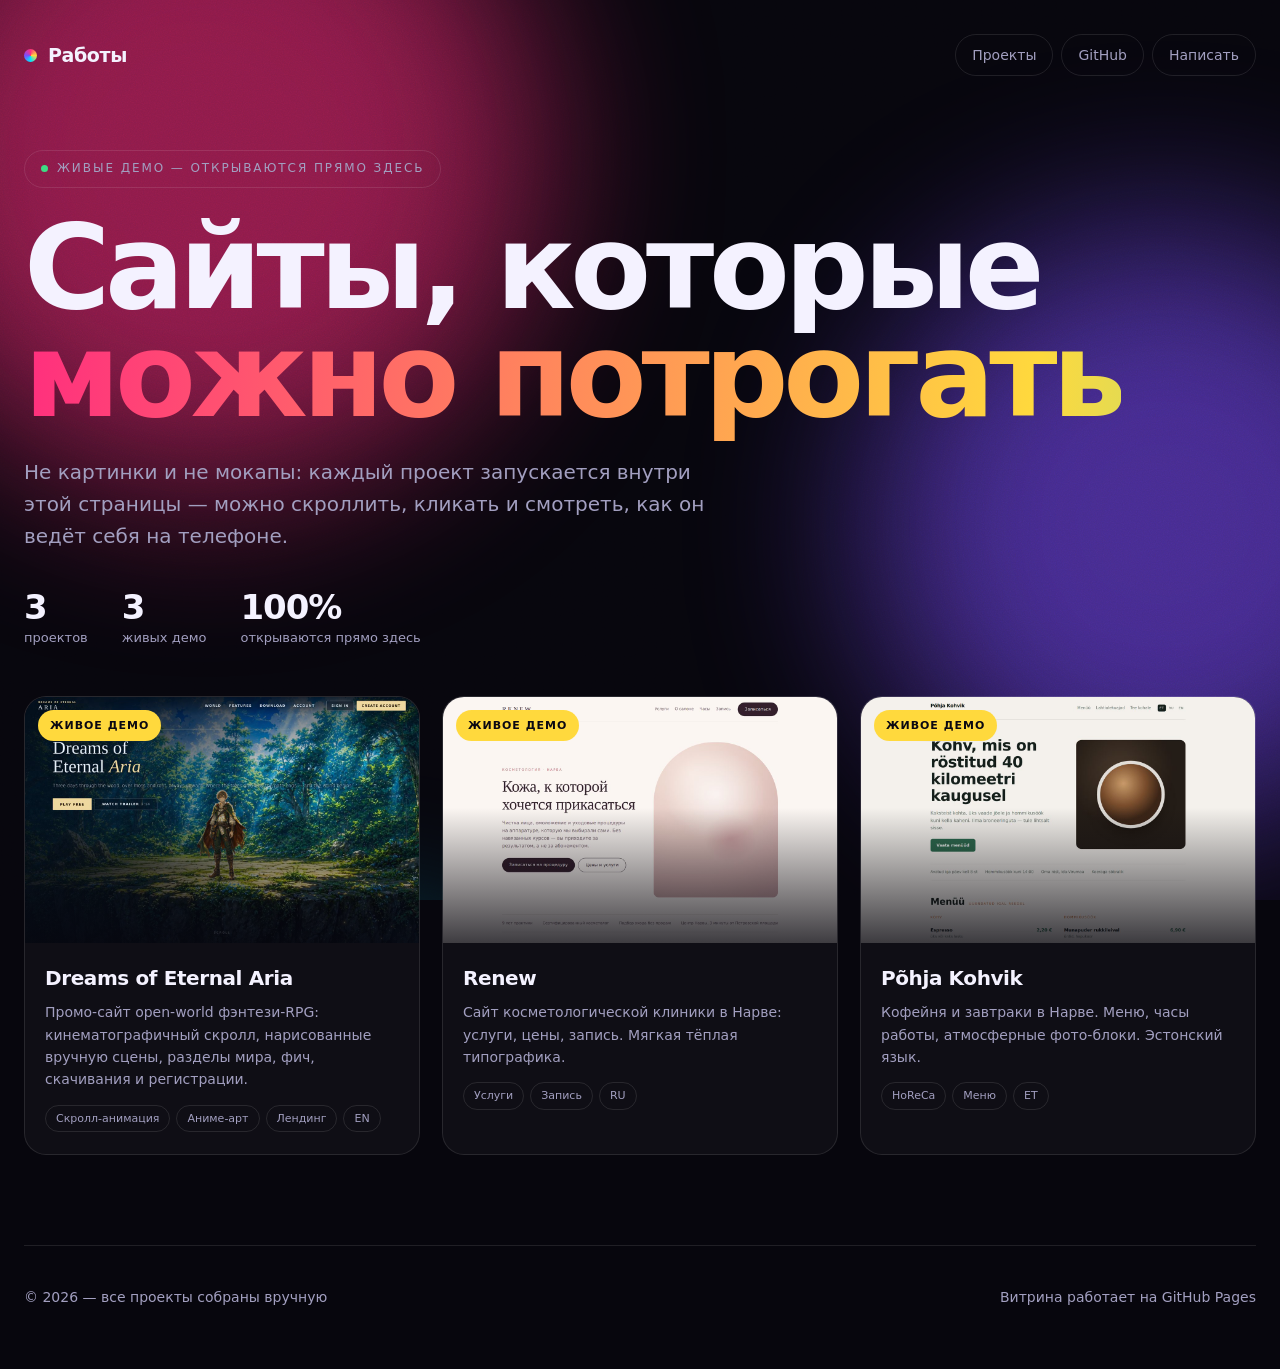
==== commit 4f68ec6b: "real-aria-sites-only" ====
--- a/index.html
+++ b/index.html
@@ -4,9 +4,10 @@
 <meta charset="utf-8">
 <meta name="viewport" content="width=device-width, initial-scale=1">
 <title>Работы — витрина проектов</title>
-<meta name="description" content="Живая витрина сайтов и веб-приложений: каждый проект открывается прямо внутри страницы.">
+<meta name="description" content="Живая витрина сайтов: каждый проект открывается прямо внутри страницы.">
 <meta property="og:title" content="Работы — витрина проектов">
 <meta property="og:description" content="Каждый проект открывается прямо внутри страницы.">
+<meta property="og:image" content="assets/aria.jpg">
 <link rel="icon" href="data:image/svg+xml,<svg xmlns='http://www.w3.org/2000/svg' viewBox='0 0 100 100'><text y='.9em' font-size='90'>&#9889;</text></svg>">
 <style>
 :root{
@@ -70,21 +71,12 @@
 .stat b{display:block;font-size:34px;font-weight:800;letter-spacing:-.03em;line-height:1}
 .stat span{font-size:13px;color:var(--muted)}
 
-/* ---------- фильтры ---------- */
-.filters{display:flex;gap:9px;flex-wrap:wrap;margin:0 0 26px;position:sticky;top:0;z-index:5;
-  padding:16px 0 14px;background:rgba(7,6,13,.82);backdrop-filter:blur(16px);
-  box-shadow:0 14px 22px -18px rgba(0,0,0,.9)}
-.chip{padding:10px 19px;border-radius:100px;border:1px solid var(--line);font-size:14px;color:var(--muted);transition:.22s;white-space:nowrap}
-.chip:hover{color:var(--ink);border-color:rgba(255,255,255,.3)}
-.chip[aria-pressed="true"]{background:var(--ink);color:#0a0812;border-color:var(--ink);font-weight:650}
-
 /* ---------- сетка ---------- */
 .grid{display:grid;grid-template-columns:repeat(auto-fill,minmax(330px,1fr));gap:22px;padding-bottom:90px}
 .card{position:relative;border:1px solid var(--line);border-radius:var(--r);overflow:hidden;background:var(--card);
   cursor:pointer;text-align:left;transition:transform .35s cubic-bezier(.2,.8,.2,1),border-color .35s;display:flex;flex-direction:column}
 .card:hover{transform:translateY(-7px);border-color:rgba(255,255,255,.28)}
 .card:focus-visible{outline:2px solid var(--c3);outline-offset:3px}
-.card.hide{display:none}
 .shot{position:relative;aspect-ratio:16/10;overflow:hidden;background:#12101c}
 .shot img{width:100%;height:100%;object-fit:cover;object-position:top center;transition:transform .6s cubic-bezier(.2,.8,.2,1)}
 .card:hover .shot img{transform:scale(1.055)}
@@ -166,12 +158,11 @@
     <div class="stats">
       <div class="stat"><b id="s-total">0</b><span>проектов</span></div>
       <div class="stat"><b id="s-live">0</b><span>живых демо</span></div>
-      <div class="stat"><b>0&nbsp;₽</b><span>хостинг — GitHub Pages</span></div>
+      <div class="stat"><b>100%</b><span>открываются прямо здесь</span></div>
     </div>
   </section>
 
   <section id="works">
-    <div class="filters" id="filters"></div>
     <div class="grid" id="grid"></div>
   </section>
 
@@ -198,69 +189,30 @@
 </div>
 
 <script>
-
-const SHOTS = {"aria": "/9j/4AAQSkZJRgABAQAAAQABAAD/2wBDAAoHBwgHBgoICAgLCgoLDhgQDg0NDh0VFhEYIx8lJCIfIiEmKzcvJik0KSEiMEExNDk7Pj4+JS5ESUM8SDc9Pjv/2wBDAQoLCw4NDhwQEBw7KCIoOzs7Ozs7Ozs7Ozs7Ozs7Ozs7Ozs7Ozs7Ozs7Ozs7Ozs7Ozs7Ozs7Ozs7Ozs7Ozs7Ozv/wgARCAJxA+gDASIAAhEBAxEB/8QAGwABAQEAAwEBAAAAAAAAAAAAAAECAwQFBgf/xAAZAQEBAQEBAQAAAAAAAAAAAAAAAQIDBAX/[base64]/0uHm8qbx6zzMS+tjxmp7WvB5D2nS7vPfmfFfa/Fe7xh6uJYCkoAgLFIlEoRSxRFEURRFEWCygCywKNTkl3z55cbtWaFQClACiKIsAICLCLCLFk1CZ1EksqSypLLJLKkssk1kxNZZkpJLAKAgKlAIoShKAIo/QuX4/tfO9n0z5lnX0z5kfSvmifTPmS/[base64]/[base64]/U05uDt9aTtztMOnnvK8+d/NvQnd4dOus3oAAakzLGZNSpKskogoAEAAAAAAAAAAAAoUAAAAAAAUhSKIoi0y0iKJaCpVUVZdcnFyZ3tmzermxq5q6ZsaQW5sVC1BUFiJrXRm/[base64]/Qr86+zJ8Zfrfk1lfWnyT675OIv058xfrvlJcXX1R8hxfX/MV179H6tfDvtvnzymbNVO6dR9d2bn4d9Z8zLwub62vjJ9pE+MnqeUtgJRFEWAAABrsRjdZSVWZomVlSahFVJomVEUSaGVVFGVJJoZalSaGVEmiZVUmoRRJqVFJassUFEVKURQVEWkUvv+z4/rTPzPt/K8y/a/Dff/AB6fTeX6nAeZ9H5o+U+n+X+oXm+e+u4U+W6X1HzM13vrPL1Z6XyvrWPmPsfkPsF7Pzve7ieJ9H1uodz5j6f5OX7f4v6vk1PidfSfOr0A1fvfjPumfE+e5eiv2W/C+tZ+D+8+E+7Pk+r9dk+K4fQ89sAAAAAaM8nNvNzbMossk1CLKk0TKqy0MqIoy1Kiky1CKMtSook0MqSTUIqpNQiiTUsijKi2lioKIoKllUiiVSKj3vW8r3Wfg/Q97vrr4z2/mj7Tqdzxk9Dfy32q/CfUeZ6ccnzv1vTr5zj+l82X6Pz+/wDLXPrer8X9efH/AFnj+xNeT6fm+fH0nk9LvHsfIfX/ADBw9z3+mvY3vq3Py/B3WOnW+++G+k3jxPK++8qur9E+fTyPu/[base64]/vPP73k6x43d8b1NPtPO9H5vL0vn+/5+On0fJx8mseR7/S0x8d7fz30Oefu76vk676+k6nbPju55X0c16fjel56ej8t9l8vL6Xa63Zs+axxdFrtdvydbz6vs+B9jy1w8O8ay8H6746a+oxNb59X0+DOb8/7Hi+1jp2vmvpfnLPb4vW8Xpz7fBfRX5RZx7RRFElJFVm2EWB1+fUKiKMqIqsqJNDKrJLAmiSqijKkk1KijKiTUqKSSiKrrZ6hntuoTuOpa9Lk8rWddvj4LrPM41cl63HHo9LjYoH1H0vwvqm2B85xcnGfonjdTpnm+x4vbr9J8DpI9PxubxZfsOPwtXPQ+/8Az31M8uzy9fqr9N8J9B89en6J2vgfRt8X9E/O/ZT0eL421+j9X5b0pfX7vyndrbCz56XO56X23xPazfX4/ks5v6J8rx8dn03Q8vhOL73839mvS7XQ4OPT3fCxxdcfX+F5/kWfT/[base64]/2TyHoDz76UjzHr4ryXsdQ6c9fqnSeto8bXqdg8J6w8lYAAAAAAAAAAAAAAAAAAAAAAAAAAAAANZHb7fkya+g189V9zj8YepxdAnb4uFZreO5OXRaXcVUmhlouWhlURRAACnJ2vS4Z5/[base64]/Yl+8Hxvp9bs+XwdOftuh05fbx4Ha1PV34tj2eLg6UvsvH1XrdXtdXF+HzrP2fmuz1vZPGfRdQ6HX+hyeA7/[base64]/8QAMBAAAQQBAgQFBQEBAAIDAAAAAgABAwQSERMFFTRgEBQgITIwMTNAUCIjJEFwgJD/2gAIAQEAAQUC/lsyFu+2ZM3YdfhjHHyqFcqhXKoVyqFcqhXKoVyqFcqhXKoVyqFcqhVyh5cPQwE7MBEmEnfEstHZ8XZaPpo+i0fRhIlo7pmd/wBtmTMmb+fo/hovs6xLH1Ylp6NNfGP8aeaMS9DkzO7sLePEOi9EEwDSqz7SpzCBwzBHenmCSe1ZilhimrjVhcHqKGauNWnZCCOOQAt0p4q4ysDS/sMmZN/P+yeWNZxM7GLjK7FKmMNMwzzjWQCLnHmemaExZZxsOcLO0gaZBlnGz+Ef4kdYpZygldQxzMJQyuzhIEULSGPl5SgOKbdhicTXEOi/lMyZuxY/xfT4h0X8lkzdjQcRkhj5sS5sS5sS5sS5sS5sS5sS5sS5sS5sS5sSs3Tst/JACWLrF1i6xdYusXWLrEliSxJYksSWJLEliSxJYksSWJLEliSxJYksSWLrF1i6xdYusXWLrR1o60daOtHWjrR1o60Wi0WnaMYZn35AGIfz37MAcz78rj7d+C2I99xNrJ35Xbv2JtI+/G9m77D59+Rfk78h+ffkPy78h+XfkXy78i+ffgfPvxvv3632/gaO/bgfH+BUj/zKG3J21H9/3ylYXGzIwnIUj9tN7P8AvbgKR9TYx0Z2ftwX9v3C+PjH8Bkdy7aH90vjROuICBG/2cG/5h89HWj97F8VTstVmkLOSL8MX5PRoywFPEyeF19u02/V10TEz+vaBbQLaBMLMzRiz+tyZkZZP3QX+XyW463VvLeZbwreFbwrdFboreFbwreZbzLeW6tx1knfuom1b9hu5SHX9dm7nIde/ib9Rm07Udv1nbVY/os2nazt+xp46LT6TD2w46/xGHT+/wAPgjmfyNZeQrI+GQu09aSuSgp1yg8jWT0Kzqxw7AVRrQyweRrLyVZS064w+EdGFozowOHhXqwHXejXdiFxJmcnalAzT1YAgcdVW4aOLVK7J6dZ1frR138a9Y7JR8Prg3lYFLw6E2mhOA4WYp/I1l5GsvI1lxCIIZvrs2qYdOwOFfewThXa9ZZVLu+8sYyxmDgdbpuIzSRlStylOibQ+G9NdkOKv5ywntzkypRblkywACzC7Ft2VU6TVsuIxYy8Piyl1bKz00Da2FPNYeQbdgFPaOw3gzavDE0MV+4ULtYmZ6VrzAXYd6vW6lWbdgLPnrKklOZ/[base64]/[base64]/YXnp3UViSETtSyhLPqopdtVb7uM00siG3MASzHM/hFKcLlbmMUNqYFzCVFemdO7k/oC3MC8/IpZ7ErbZIcoz5jZRm8h+nR1tktpbY9tSfj21tpgxc/wDQ/[base64]/H/pcP+FvpvTCG5KhJiG0GE6qdNamKEYbhFIpWxlofG10yqx5zk7CKmDbl/vuWiEtfS/siLVcI+8gNJG3DoGR0YWDwq9LxJObMuHnrcXkYV5CFG2MlHprMRTRx8Ok35JBiGaTem4T8rBOMIkMsYR7V1H86cec5lgFGT/rYDcgXD/hb6ZOTC2//pnYmVEFaPCCkesV0NY1V6a1CUww0yGQ5BjEnyKh8bXTKiGkfEptqCjNvVr4f2MmWazdM+voI/ET08SLFOWqzZcGfUrMjxVub2kXFbJC0psmsqm+VPi/hw3rV5+ZeemTvkVHp7Nhq0Ve7FYe1UGyDs4vwn5Xiwp8OuaySRZSKWb/AKcOB2r2IzljjpyRyKxHtzUPhb6Y5WFO7u6EnFwkYlCG3FZgOZ69c4ZCHIZDaN6T5VLNoarQ2QnViu0rKh8bXTM2riOA3KUtmalVkqvMG5F9X7LebVnZ/wBB30TOz/q7qy19H2Qnqn9kRa+lixTzjo8jv48E+80e9DyRlyRlKG3KuH9BxtZOuFlreTcL0Llytt5eThnScV6YDeM45Glj4pBjJwj5X+iZ3Eq8zWIFoUloRYRl4pHHLzcFWsDZjvBqND4Txb8PKFyhP7OqEW7ad9GbiAuxcTjFRyNLFxOLCxw/oeL/AI4JygkEmMbceEtH43CxqcPF5rMhtFHzcVzcEz6ta/42vD7IphZFIRIScXCRj9JyMKInLwZ3FBKz+lyYUUroZHZff1FIzJ31TPohNi/[base64]/THNr4O7CxzO/qCVxQkxIpBFFKT+gScUJMXi7sKKRy9Iyf1B9Rff6ObrNlmyzWazdZP9DV0xus2Wv1NWWbLNDZkFPLk+TfW+yCXVHKzJ3d/WJOP9MfDVmWY+JfuZOs1m3oclmyzWb/AEc3Wayb0a/Uyb+O33etIyeMxWJZbZp4zYDhITMCjfAkUUgiEZyJoZCaOIpXevJhtngIax4SApIZGbZkyIXF2gk3NuQUYGyaKQlo+RxnGts8HrSaYusCdbZ4OBMhgM42iNxwLV4zEf0snWr/AKObrJarX0ass2WazWbrV/Rk6zWrP/EGccXljcZjYpTtg7PNFslaAp5pGJt2PGwYMUZht+ZHciIRIZhEnnF4opWjHzAMYGGjmMSlLOTfiZxljBNMArzAO7yCViaUCjMgMJZQla0aA8ajzBjJLGTDKwxhPCJbzeWmsDIP8jV1q/1hlMUNp0M8ZfV1ZlmD/qae3rb38MS08W1dN7+P/r0aO3hp46LT++xOKGybIbIOmIS8HMGTzxsnsgntJ7Jp5pHTk7rD/H6ZRxEZRxChgATJoxasAm5NGAyAzRlFFuxDGYQRs0mjs0uWw8US2ot2IY5RjfVwYSEhDSWJhjhZyrDFCzYsQNFFnZAY0IC5QRsVrHQJIRCF4AY2jZicWYLEQMzto/YGvrFtXRNo/wCkDaupG9/dM3vI30PdMbsHi8pOHp1QG4EtUZuZeGv7gjq38yNvZSNq36Rwxs+yLI44l5f/AFHALqQBYZIQRVcE8AvI1bWNo2a28LbMMLSCNfKIoQNSx7Z/y2bRpG9/5e4y3GW436fmZE9mRxKwZLfkyjlwUsrSKSY3F5iJNYkZDPIDMTse6WISPGt+THdPVzd/5cbe6JtW76YtGzdbj/[base64]//AD5+6xfXF9cX1xdae3e7ez5/6YmF89XzbXVsf/pt/8QAJxEAAgIABgIDAAIDAAAAAAAAAAECERASEyExUDBAAyBBQlEyYID/2gAIAQMBAT8B9VdEvikzRkaMjRkaMjRkOLjs8aKKKEUV2C4LZmZmMzEfP/l6y6NfNGjVgasDVgasDVgfJJSe3qxjZlKKKKKKKKKKKKMplMpRRRRRRXULb2H00Fv38OO/XtPpF7b6SPPfx579c+2+/fSx49CLVj8L6WPnbosvrl5HNGqjVM94WajNQzmZfR9On4mrHEylMpm5uUymZTL20l2q8bX+gUVjXT3jf1ssTMwnjmE7G6M3WLF4I5Z+kjg5InBthISHySLXVMsWHA+BF4vgrYrYiWj9wkhM5ZLsaKJSS2F8iGvpSKxpFFFFFFdPZubm5ubis3sasXJFknhYi9/pmeFuy2h8EdyTIv3b+liwbxs/SxWKz9wXJ+DdjkKqIf0fyHIUyT2NqIvYvc5e5LghwNie/gv178lvCLP0X0XI3v8AS19P4l4xkOY5NilQnY3Q5Xgpf3g5FsTvBuhuxOhb+1LjCiD/AD3s3Q10eb0m66/MzMZjMyycq8ct2QexKW/tzlQna9ZptkXJeKkUZBbe1KLbIJrodCRoSNCRoSNCRoSNCQ/hku3XOFstmZmZlszMlx26NWJqwNWBqwNWBqwNWBL5Y1/zV//EACsRAAIBAgQFBAIDAQAAAAAAAAABEQISAxBQURMUICExMEBBYAQyImFwgP/aAAgBAgEBPwHV3j0I5ig5ig5ig5ig5igpqVSlZyyWXMuG4JE+/qvQ35Lady1T5OH/AGWLcfY/G/T2z0OrArk4FZwMQ4GIcDEOBWYNDoph+1qcFxJJJJcSSSSSSSSXEkkk6Y9eq1+rzr7156+9fevv7+/YYlNTUIXjvpz9dIgjXJEpR3kkuLi4VS1awsZYy2oioiotZYyxlmrJ/QE/8GnS1m/YN6YsvkZDPgkT9K7TENFL6J6JZcy4uLi4uJendsnSLKBkduiFlCghMXkqKUVL30ZwNZJR02oYz4yXk+RFrH5Kj4KaJHh7CXc7yVLuQeF2KfJV5EipehEe0kuJOxKJG/R7EiyfQ1Ikzvky08HyNEfyIIGh0Cw2KlIqpkagVLYqYydGxAqNy1DpjJKRKBqRqPdP0ZJJ6ZLic5LiR9yS4nqtWtySXFxL6JI+gwQR9PjXeZoOaoOZoOaoOaoOaoOaoF+RQ3Gr1eMrafhlq3LFuWLchFi3Kf2WrvujgYmxwMTY4GJscDE2OBibHAxNjgYmxRgVz4/5q//EAD4QAAEDAgIGCQIDBgcBAQAAAAEAAhESIQMxECIyM0FREyBgYXFygZGSQlIwQFAjYoChosEENENwgpCx0eH/2gAIAQEABj8C/wB6w/FeRPALbett623rbett623rbett623rbett66RjpbxnqyGk+is0nwCgNM+CppM8lBF1kbKYsp0TFlZpPgFYKwnsZlpg6KoMc+vMGOfVtpb5RopOI0O5T1QCbnJSTHUf6dU4dYa6om5P9liAvLQWGPFYpxHwXMzMp2I51oNxKwsQOtAkcliw7Xc/[base64]/SpgrIrIrIrIrIrIrIrIrIrIrZK2StkrZK2SsitkrZKyKyKyKyKyKyKyKyKyKyKyKyKyWSyWSyWSyWSy7Kx29nn28A7el3b0Dt4O3pPb0f78jt6P4dz/DuP4HLdvS88bIt7dwhDreClx7dbSMIXVu3J7elYvT0z9MhQ1pce5QUUFksu2x0F5aXWiyc7mZRQ6uSy0Wv2qz6+ytlbKgKQPwM+1Xcs1n+Pms/96e//rDxOkbVELdD3W7/AJrUc5v81DsuBGhjjh3LVugt37FF+ESY4HRU9kmpboLdD3TyMO4bpbWyXRdGlkOi2ljnYckhbuEWnMIAZlAFknmnubhwQNFWPc/aty32W5CZROtz6mrZozKu2s963LPZamoVS8f/AKmNORct0PdboLdD3TRhtgU9kcX0T3NMEBbyfEKh4h//AKix2RRYcwsPyhMoeWyOCGG91QOgjvR8yqYYMrelEHEMHQ3k25RceAlNeOIR5Ovow/BU8YlDEH1LpDk1U8c1ieVMB+7Q6XuHdlCtiu9U2sCW8tMDim4Y4Lo8Mw7ieSnpXz4oh223NH7m3CwvMNGI1uIQAVvSpxHVH8e/YLF9FieXQwj7tD1h+UJprpjuVdRcUWtM4nLloPmUPaCO9bpnsnFuG0Hw0F/3Kj7kWTsFB/26MPwWE7hEFObxzCaOOZWIeAbAWJ5UHDMKWnxC1mgqwLD3K92nI6cLzaMTx0Rzbow/Pol2E0k9y3LPZOa0AC1h2RxPRYnl0A/S250PcMpWH5U0NAM81BFLgstcZHQfMpY4gzwW+f7qHYjiPFBozKDRkAgTiubHAIvbiOMiIKLTxRaeCw/BM8EObbFE8TYJ3lWJ5dEhbc+KIIghPlW0MfyOgng++h2JwAhOeeAWH5hoxGtxXAB3Nb5/uqnEk8z+JfsLieiLHZFbJPiVDQAO5HDwzLufLRh+VYfgmvHBBwyKqGT1/wAlS/JZO90bO91X9qc88AtjDjwWxh+yZiD6gq/uWH4JngjRF+aFcW5J/[base64]/LZLJZLJZdj3VEiOS23LbcttyeHEinktty23LbcttyODJjmtty23LbciwcFWXEXW25bxyqYaxy46H1OIp5INrdZFh4JrDxK23Ijv0VOJF7QttyczlocSSIPBF4cbdcOc4glGHOnSHlxutpy23KRrDQ4kkRyReHG2kS50oua4kjsTi+ie/7Qtli2GpxaAaua2GprzxCbSAZ5rYaqzxnRsNWw1F5zK9Sg5sZ8U1j2iDxGjEAylYvpo6QcM1h+Oh3joazkjHAwm4nO2h/indZrdAcMijyN9DU0ti/NBrwL8RoeORT/FP0DkLouOQ0Ob2Bv18X0RY7Jy+v3TjrWHPTh+Cw/XQ3wOj6vdfV7pzRwK9UGtjPig/Ec2BwCL3mAnYn3FYvonOGYU8HBNZ+9od4oHg26LjwCc0/VdOHHhof4p2iSsrKRodiegR5myp+1B/26GpobFuaDnkW5KpyLjxT/FO0F/3INGb0DxbYpuJ6H9ftpv1L6Mb0WJiNza2V9HxRaaL/ALqzV2rCPcsL10N8DotT7L6fZFx4r1KrLS6/BUiWu5FcnjIog5hYvosR3JdC4RVksN4zadDoHFVuzf8A+KhpA5ymuqbbQ4cMwn+KcoFypOiyjimtQggAKS4Qi08UWnMJhTS5pNR4LVUjb0P8U5Ac0Gjgqg9oaBAlOqc0tdyTm/j5WVvyF1b8tn1b/gWz6mN6J+HMVCJX+Y/pX+Y/pTmTNJjRg+VYPqs0zwOien/pW9/kujBkxmv+RQ8yD25hNe3JyGMMnZ+KxfRYiDm2ITcQcc9HRj6nx/NBoyFk5nRl1JiZW5d7qtoi8Qg/lZP8UcOqmeK3/wDSt/8A0qNDeTdYok8FIYfdbBnxTXjJwVfB6w1h+KDx7IObkVUMnJ/inlVnLDTnnJoW5d7rcu90COKc07LrjTdWus1IXf1eZV9Flex6tyrWV7q3Wsr6O/8AMZrPTl+E/[base64]/AF3P9Hy/OZ/[base64]/dG0mpp9lY6syYZCZhNqdZwnLNNwzf9nSbTF0DmBbKEKRYYgdZsWUAuILiSeUiFhsuWAEOtnKxARquinVnJVv1mze0JrW8CfphNuQ5rYiE/MS+ptk1vHaf5kSc8meuac7Wqdh0U8FikVVYhByyTG3tiVKqLy6dXNUx+0imf3U6m1eYo/v+lZ/jWctZvss48fxcwtoflJ/Atomkx4dSw6k9irGFe6vIVjOi7gtpZFWYuC2lcld/5R7KAwMxAJHJBrmQKo2YXRPEvawk8ZKxHdFcBtnCE8kSQLCJT3jCyLbOCcwNFIxbn7Qmt6P/AFANmJCL+iG1EBpNlhlmHILjLjm1AkZ5JkNxY6IZHVTXGzcVwp7hxTQcKNY/TAiFWWhvR3cBxC/wxoEQbj1smPpDZa/LuCc2gCMIOq4zZYv7IANIodzQjC6T9r/ZbJeKyDAlNNNZbharf+SdLQKAHub/AOhNDeOt6cFFEksbBIkBUOAdnZEllDjhOlqLiwSynIQD/wDUxrYPSOqE/agWsu7DdqxEp+rQXYWsOWsi1jDM6pDc/VQez86Z62eksEQc+pRDQO4dbNSNNR/l+fP6bP5V5Y3VDTbkURUZbFSxheGldHV/[base64]/JbB+S2D8lsH5LYPyWwfktg/JbB+S2D8kcTCkU8NGSyWSyWSyWSyWSyWSyWXZ/D8w00DEFXLqlvEINJuctJoMx1MXylDT0vRmjnpa0Mu8S3v6rnAWZco4karTBOgdnsPzDTOITZxLW8FhgbU64nNNFZt9JWGALjbE5ptd9QgAuuCjIN8NosVhOdhNNJMiUSZ43nNBpFyNZYLXNsCa7qqTtbU8FL5yvfPRi+UoaacRwxHBkN1II9U3VBaHNNMZJtBBg5wV/hi7EP7MQ5tP81huxLvDC0ujIzZDEZFoyCfQLwaLcTmoBtDQ1lOyea/xN5a7diO9YjWvmpwLRTFI0Ds9h+YfkMXylD8YdnpWvhyeYK3J91uT7rcn3W5Putyfdbk+63J91uT7rcn3W5Putyfdbk+63J91uT7qhraQc9PFcVxXFcVxXFcVxXFcVxVv+vqFCiF4Ke3Mxw91bkjI2s1laIREHP8Ag3//xAAtEAEAAgECAwYHAQEBAQAAAAABABEhMUEQUWEgQHGhsfEwUGCBkdHwweGAkP/aAAgBAQABPyH5UHAEzD5GkT6VDiQfJGJHviuI2bZPfT9T30/U99P1PfT9T30/U99P1PfT9T30/U99P1PfT9T30/[base64]/dGqB5Rw1dwkNcRiW7wrzl30gILDV/5DmjRpZMTWZMLHL+YB5dfp3kcIfKGJ2hUDUyQTpw4N936+UUFgOO1bD96lbN14Dd5RT7Qjwp11HNnJDCBNRpl4RZHTh2OjG/Kip4v0lJoMl1RttOYxhqr4EoMpkty484IcBjrHVNUhqtY3+8YcbASl1+spCYjmhZwaQX3nHU2Yrg6T+Jy4OwE4Bx9IR0SFVFw+XghbXOssOt6F0XU1BGR3pkG/wDZfMvL0seMuNEXjUubykWApUDbzDn9zNRZuH2cP7up8qDjB8pY952n9Dl2kHCX2v7uvykh4QfK3vWEKCWkPiRjGMYxjGMToS3zH5RUIoNVpiH/ADp7NPZp7NPZp7NPZp7VPap7VPaJ7RPaJ7RPaJ7VPaJ7RPap7VPap7FPYp7FPZp7NPZp7NPZp7NOr/E678TrvxOs/E6z8TrPxOsnUTqJbky3JluTLcmU8mU8ojy+jqrZv4Qxpt39jHtseDxYlP0bmOuf2+QMey8GMeDwYwfRnLHeEO/vwHg9h4Me3v8AQlSN8HA7+8HsPB4PFjHg/RVXOmpCHf3g8Hg8Hg9hjH6L8OZ4EO/vFj2GPZeDwfonD9v5Gx7DwYxj235mKNmEiq25XuvjDMPkLHtMeDHgx7D9BHbFBy4nyB4seLHsMYx+ihY9eJ8hfiP0aLgdg+QLiu28Hg/Q52vQ+VPZY8H6FO1q+Hyl7TwfoY7XkOB8vfozW8Pkj8mGmzUiq26vzL0PlTwey/Rjr5OPZew/RqoPXut94fpF2Xp8S/hX8Ms0ui/px6OXyHFHK8Iiezjw+m1SO4X3BKhsgVUDBSELSFafTboe43Lly5cv4C0WzpIDFZDlXSC2rPpyw/Gvt38DyHYVN8YGGs/Tbprn3232IWZQarZmLIaC4igUmEYzi5zOidZHmIjyfpgg2X3S+NSux5J4EGHEqlPlD0nrO01tR+IvC9FIHUQiqSn6Te3dWi6uaN2iWUzop0U6KUYoYGop8DVoz4UHaD4NfOK+KPdR4jSFdFApv0/E8BOhOgzxJ4s8f8Tx/wATxZ4k6LOhPAS/T8RaUOqlmmnaq5Xwq+hDulwKmIjT3E7Yov6Br5JVsjT44dux+PXy+u1XyPWGvxg7YWwKPi1K+hKvu1uTX4gdvWUPmddxruFndbgaoo0z8EK+BrnXuFfEr4Nd9ruluTu6DHl4Uy3BR8GrLr8/qV2a7dfE1hrNPgX3oLZrHX5+WDRTM9+RXk8HM6HxpAA2uieAO0Cts9wYBs8WVJuTrV04Mx3C7Z7gz3hCDiEbeFXBgdYt1hmeoW4ZVNOvAzlotsQgEmG3EBnLTDLtKIdEDNnMMgijbA8UpLkzRoPGAUeemuj4YmAotYrl8a5zB0IAu5j/AMmOVZl02z8TA47JoIatgEnuie6M90S2JWS+vcEWIXj+gPJf6l1hUYp5QQaZtVpAr/4dZqKtPBwfdF21zExX9dTgQWgq/M89mkHSye2EauCkolTJC/IoOlmUPTBMwE2P+8T3j/BKBYOfEl2HJ8ZiWyMOk8+h6URwxFzpYM/jq/WEuaZ3XxQsiqJtcsvN3YQvBfKSm5LVnzBzh4eCf8LnwpSnCjE9nIdYBQvx2ywIAUfQPkP9Tz7gurgesdYFLcHy4OJRUpi1zRQaLKqGAqoHq4eYze8VDgQJiqk6uF66vHgSoDl+RKEl5mzK41efBlcHurU/AWUZnzBLNKf5GVe+UBnnk1SCyC8z7pPOfJk+YH/kI22zxIDpTgjXavBhbFuJZTvDRch68H+ZCurgAxbw0NPi6KTM6v0H5X/U8+4V2y2/5wLLMB9p5XAFxViwLlUOEj6hR/ylVPOZi0UtcALWrUY1GCibKyIbKFUky80AUzSKNM12HTwXzP1mZsqpmR/d1nnE8IlgibjN9nkbiFfJ6M5Qi4TyTUSWtoa8Gp9g+vBlZoPiwdIMzN/6vgumABo4XdLeqZ+HoJCOaVX0J5P/AFLJKaaY9f3jDJ1sJfDcI/ueHlU8w9ZrJPTmR0bCxmBt777zU8Upk5XhrgF6LAZy4wb+7B0BdDlIt7a/me+v3NNoWVI0PmcJ8z9YtZzaXMsckFT+zrPMJ5NFVI8AxtwX2I5LrqWrKDenyOPRvCUo10nZMt5smEmRU5MQsHTBMQi8HpP73Ph558IF0LidY6t49xr5soyb7tPbUV/WhFNOV0cai9oxjQxTRVOALYq7S0rteKykha82nsaewoiRz9MYOBbbtGl91qkzQNiprFKUVvMsYpoUhlyteKQkoaLlERRRRXFSwIpsuVlxTjDDZiHAMcs4AZX7MDpSHLk1XsiaE5bmH/FjKi9iEObwiBqWyye0IlgvbXaG0TBOTxgv0QDa/GAGhXdq+giOgGtEr7JX2RhaORPCbutHYl+38TpZ086eVbfxKGgfRzhwmo/nJ/OT+cm3Jkfzk/vJ/eT+8jpqr1YJ/aT+0n9pFfUpl8IJVWKJ/SSlU/Yj0ZclcBZVioDwzfia7igPEKlJ/SSiNkcEhzCH8JHU31wxA4hDFph7ZuItCZtqYuuJuLsJ/[base64]/G03+3pFMmP8OC7e7hc9EIE0PHMxItlFAjDba1ApnvHWKyVyJ5SNhkT8wnW8wipbYPMhrB+b6y5OY/yDpa6La/ulM7L8XDyX0np/XhcCpzP95eCzhrh/GZjLspdvVeUrzVZ8Hh631mpCK2lCU7DdGaUG3OPrhXPJp6X14W5qseBN0FX2Jd0LRP40+cIbx5CFmcwBjsbH58UwyIIljwAZ15RlaiGmY/hP8AcowuC9OF4YIRqOf/ABzG2nwYYOj/ALiQF/[base64]/k4IwWW090pHZ9HCorMEF+59GNZT2TS6LlGdmXkI8uepF4t2PJm3Ew5O5DUgvnVEAngBBLoAM9gx2itidJS/U8J5D6TlscC5Tm/vjK8398YLeRrhTkvyiG6oFrLMg70mutyAm8GJXkw39zWes9Web+kyOg55o91nYzGW5955ZCb2D1jfTrDa3Sb5YZ7NnsGG6sFjPHk+V/94qC0B1miZ1ahyJYiEVpydnD/AGIva+3By1UwPZHpxFYMOVi9IILVnaxOTEdq4jsZjHHd1vOdZw3gy3XNcKvJnix8WLaYirq9lgDWa0qp7v8A1Pc/6nuf9S68jTlfA4YNkLmUDPpa74KcKEs1qT3P+p7v/U9z/[base64]/wCztYBgHbm6W8iaLh07Ctn3IbjXc4mWqmIOyV7pzhSWdxr5AQ7Qa4T8AU0YBrmG8Vwa8pfYTwYrulrv2wtGCh4EA6PxEtRHati9ghNWDqRchcE37enbFVjTC2vqmEzc9ojat7auNOXxa+Sk0cHUJwAjojw2x72BvB7kF6QR0eIHAeWFd6irq9sU0YD1gdyC79il/DudBBHTsGnyICBaOfKaJtNy5sdKzGDzyNJUE8VHO9IPhlIxqmsGBLSmIHA5wMtgXnNnQ2fynVRqS25opNb+ZDlrCxtWQEBTQ2Kf5PT3xEudQrnd/[base64]/nV/NgVw4QwiXe6as1qmFb/zMBi30GG5nr0QXzuaOOtho3f2h6Ixbr6SxYAc6tpndlIurmtNVjW7/AGQQQV5RvFbpemATbJlQopgDLEu7y5lhwv0F4MzPgZCLMtL8pshDDTNqmamCjQXjqylRjCnYOuYmC7WCNVEKBNQwmAJAN1TmDwmZdcoTmtvtF9MtcNdYIFy85ZVdITSA8I7v7zlEda97f8fONBhMGGmb+0enBDhTWawF2uVH6mdRawra6ztrN9fYsr/[base64]/[base64]/mKrastVW0bX3y/fj5bT1OGV5fBqVKlSpUrhUqC8BXka9YotLwrFNafmUWqQMCmXSV0Gd5U2/iB2jRUpS2oZcVwqqYmkUIyYznnC3ggaqztm5faVmAU1mXxW0rmX5GCIEN0x+IFM83U1dHNxNKmAHxZlzcrJSgcs3Kbq51Ct7hVqKEf31lSpXw6lSpUqVKlSu6hbUoDlKb8/lgJQM6bOm9yGm5nVMaw1l666t1NaWwc7PCly41jXTuFE2IdoXkplcwoF0ek0TW5B4F8pVUQrStXWWdWKKi06pylWg0fRh8OND1lDAaWBscrmWN7sCq6QLLq4uTa4FmWKARG1Sk0FbBNOzUqVKlSvj1Kldwt6HC/N9pUqVK+qqlSuzUqVKlcFoAnSJ0CLbfaqVK7vUr6oqVK+HUqVKldupUrvWqwgQMHf4J74nvie+J74nvie+J74nuie6J74nvie+J7onviXiAtTYkC2ucUYLdWdDOhnQzoZ0M6GdDOhnQzoZ0M6GFtVTt8vqVKlSpXc6lSu6/3ufGzJauyGLdFuIEgtpz4nqgqusdmXnOKVgUvRpz4p6whxTs2WgtvQgSwljRdOHmPoyu5f3ufDeapd+FL3lIsLZm/niKUwI0N/eOZ6vM8+IPJrrMGErWaXFEI2a6yxiKNMOkedO2KLpe8HSq53bBA2INfKKnqEA2aO/wBpzeIqI+fPjLzHGigmWv1EonJh2DU5fuGyKuA07ZmIf1EphKPoMQ6TczloCm+ZkcFf52IgarbOc2h4oYYOKLETbG424eY+nv63PuMvOfG8x9PCgGkyQAKXWhfx85znOc5znOc5Rb3LteFvKI9Pi1VVVUaG+b/8+QUBlZg1teTc2wur1mfrGvSIKJkWy2hi6+uFQ5xyia9I84ZpasZiFpQqkybVsY5qF5obGf8Axv8A/9oADAMBAAIAAwAAABAQwwwwwwwwwwwwwwgTsflsXeRmU001mVhgiM9CA8weZm+cgAwwwwwww0oMMMMM0DymdF2IljzzzzzzzzAfOVpETlk3HCB2XVhzM3rKMxlyjHvTmy/PZLvOigXLSCD/AM04gBCxRhwwwwww0oArbCfw5dZEw40IthlgwTGe999ktZXoA8IAwQQAgtOO/OO9wDDDDDDDDDDDDDDCG0RVPvnCbTSquWij3zSLODJEJVdhUv1uSKDDDDDDCDDDDDCDDDDDDDDDDDDDDDHknPzp7yzzSyj+Czyzz2/nZG5G6gV7Cl6kDDDDDDDDDDDDDDD/AH7/AN+//wD/AP8A/wDfv/M3Op/qCDCSTwwwiCDDWrXoWB+AU9WyNSa/v/fv/fv/AP8A/wD/AP8A888M8888M88c8889jc7Sr6o8ww3UDgQ41/79f1KlawFX3kVJ8MM8888888c8888/33333303333332lS85gzDTHCxmkFWAxHHLKxcjZvWlP5qVyff33333333333330EEEEEEEEEEEEEFW4NVgqxzjUmygBRwT2DVebhuzU1I7LTETq0EEEEEEEEEEEEEH7777777777777/ALC/92VUB0s0VJBVpZE4hppaYEjamICFP4FT/wDvvvvvvvvvvvvggghhggggggghkr6gcaqGVrFGHAQQbJOHKqJJp4GCo2wF6wuS4xgiihigggggigvPPPPPPPPPPPPPGVT3VaPEdqKKAAAHFEMpPFCSvV5ICAFoXh93PPPPPPPPPPPPPAAAAAAAAAAAAAABQ/vHLVPTMJpQcIW25LPdFZaaOFl/PKh6XwQAAAAAAAAAAAAAPvvvvvvvvvvvvvvq9PaPCQBG5YmspmmdzDGGQ6KKKPPPKFI6a/vvvvvvvvrvvvvgQQQQQQQQQQQQQQbV/jk8OsWLsDTTcEpGzERFBKKqMMMJ1ob1gQQQQQQQQQQQQQfXbfXbfXbXbfXbcm39JcA3vB4JkMIn207sW/7y6pxDAGjkmWjLPXbfXbfXbXbfTTDDDDDDDCCAHONj5VvQN3v4Gla8vshmMfGdStvcMokNiz1Rpf8ALwgAAwwwwwwwwwwwwwgBViF/MZjA5m/wO3iJ2ebQ8M/hkEEEEEEEVLPP6mgtm9rQ1PMvEwAQwwwww44uekXsziR/M/GV6f1St9WHMiVvON2SUEEEEET/AM8no8pp2Mxlb3twubvRvDOOOH5N6eoVjXwE4jPxB6cVG7CabYPzzzFwbZDFMjQwwSWsXk2ERlLysQmD1BsatZvD8C+F5O6FxBoN0Ka+gsTZikhAxayA3gUdRSymOeOS7I7MWMR+KSsAvakQubtXqU9rVBeC9D7EXHX63lZbQOwy+rMj9+fa/TENNNNMNUml2ETtw+KkN1K0sSrXoWKVD/g2D9CqEpfzixnMnwN4skzXXcMH5XeXYhBBBOB17ZaVXpUuD9B2q0p3L9AuVpXAxrVAuWpeK8yeB8TP3mVaUu7cEpflpg9T72KyfnoeHp/GuL3JQqypXrUoeL9GqUD/ALEitQLlKf1qgyCe8Nfgn6BSUVlyddCfPTJ1Rv16VqnSV6xPgvQblqFa/BqlY3gPlifFrQB6188dr8rdlgikChNronBKsVGTz0tYJPAl6Z/[base64]//EACQRAAMAAQMFAQEBAQEAAAAAAAABERAgITEwQEFQYXFRgYCx/9oACAEDAQE/EO1QSnZND6yapZ3559xkjbciUjfcgS8kbbjhXqpCXZsa63Ef3RsWF2Q+Qzap/wCHapCdoxj6sqs+x9j7H2PsXPauYyO0/wDx7LDE9MldhInbsT01K7hj9Mk7cxjHz6VIku2Yx+mbmLtWMY/TODtmMY8PjD9FwdsxjHh8YfoniC670sYx6T9EhPbtW8PSfo2qaaXTdKW4ZXbDw3pbf0iH8a6UpdL+AnTolipSjY36lDRifSbgn5H4EP4Ez2DSlLf+HwPpE/wTPUILG1C9FCRkXCsxDMqTC/[base64]/CYSS4KCRcZbvBC4Gr0hF151Z0m12IGqKzgo5E24ErcuwhTO8icGNsYxPbDe7D1Ubbcvg8gnUUhMbe47VIdpuNTiGPZ5hNU7OEJp4bSLoyY3Bj4wmxKWUN2I3AqcjcovLR/cU/[base64]/zV//EACQRAAMAAQMFAAMBAQAAAAAAAAABERAgITEwQEFQYVFxoYDw/9oACAECAQE/EO1bG71FlYXYNo2fX+H1/h9f4fX+H1/hVG2dpxcDU2ocG3JW+w5E0qXXsMbKdVhvuJrmGcxxQbxCErhFTROnJ++1Y3o60R8z5HyPkfM84MQhCEIQhCEIQhCaOMuwe/yKKCCZRE0QhCEIQhCEIQhCE7NuIau9ghCEIQhDQvSMeKD7BCEIQhCPGV6B5e9iQhCEIQsPn0Twzcx9ghCEIQhYfo2cBjH1kIQhCEIWH6TixoY11khIQhCEIWH6TixjGh9RISEJCELCFhiwu/[base64]/[base64]/RjRnEii1eTzhM3Bj3GxB3Ao0J4CQzl3iCb4FoTaLLK0UToX5CR4pA0G5+QToSCR6t6n6LhqrfumkKFEl2FZehWihYqxV4Ta4LG2L2kzCEJ6WMkIPEIQhCZg6IeiEJrhCE9EzfpQmC6E6UITRCEYkQhO9birGpzc+DPkz4M+DPgz4MWt2/fQhCEITTCEJ0+X9YdYCfRJVhx2C303wNCbQ/s00ovYI2JDU9CAf8JmSO3H+av//EAC0QAAMAAQIEBAcBAQEBAQAAAAABESExQRBRYXEggaHwMJGxwdHh8VBAYICQ/9oACAEBAAE/[base64]/[base64]/ppFX+hKZRpXbkqMuqrPGGlhK9ILRdjU7M905OGUia7cSbzD3RAZR2ySSFYm41X6EGYFqkiJZJuasbmzVqiwLE3Hr6CO6Ew0ZDFY40sH+q5gdMs292jG1+Ka9oGZLmqsQm87k3Cq3V6kb0J60eSVF9eHrfgql8N/6IQSLMpCSQkF4FxnwJxa8LGMYxjGPg+DGMY0IINDJ8GlGXx0vB6uzHTcnU8nk8SWBHs1UJJJJKJbLY8iLlxdKj1cfLxnGEIQhCEIQhCEIQhCEIQhCfDTJVohsQQuC4rwzhPgPwMYxjGMYxjQx8GMYxBoYx/BhCEIQhCEITgvFdXyC7o/t/wf2/4P7f8AB/b/AIP7f8H9v+D+3/B/b/g/t/wf2/4P7f8ABk2KTfIbb+nCHkeR5HkeXHyPI8jy4+R5HkeR5HkeR5cPI8jyPI8jyPI8jyPInQnQj5CT5EfJibkxHyYhjllDZQv+QL9oF+8H94L9oP7wX74f0ov2U/pT+jP6M/oz+7P7Mf7uf3Z/Rn9Of0o/2U/tR/ug/wB0H++H94P9oP6gf7QP9gH+xD/dh/uw/wB+GOYp/pB/qB/qB/rh/ph/ph/ph/rh858hJWvkNPkyPkxp8iPkQhOh5cIeR5Hlw8jyPI8jyPI8jy4+Xw/I8jyPL/vgkJCQkJCQh7frfkmospYLQlsKvdi7i7i7i7ivMXcXcV5sXcXcyKiTJ1ZOrGuo+47zY7zH3HebHeY+4+47zHeY6PuPudxXNncMYx9xj4j4GMQsIaGskGiDX/gEIQhISEjEEn2bBCEIQhCEIQhCQkQg0NDQxoYxjGPQYx8RjGPgfgD4HxLK8hjQ1wfBk/3kISEIQ6Bk70JaiJJJKJaLgQhCEIQhCEIQkQgxoYxjGMYxjHxMYxjGPgfAxj4HwJHBoaGhoY0KJG1UnlcxxtxRXCtn+4kQQhIQkTVlvIWouBCEIQhCEIQhC4MYxjGMfBjGMY+B8DGPgfA+Bj8AYu4xjQ0MaH/urghCEJmiVbwhSjaT778RCEIQhCFwQhCExsYxjGMfBjGMY+B8D4HwPgfAxj8AaqGNDGPg/wDcSFwSEISM+VWfy9oXEQhCEIQhcEIQmUoxsbGMYxjGPQYx8DHxGMfEYxj4HxJGPgx8Hxn+VPjoXBCEIkwtWk+ohCEIQhCEIXBCEUpSjGMYxjHwYxjHxGMfA9PCDGMY+Cj4NDXB/wCahubFTWqYxubFberfxkIghCER+9N58CEIQhCEIQhMQmJlKUo2N8GMYxjGPg+IxjGPiPiPiMfBKhj4NEGP/b1cELghK4W+CR6IkJi4FwXFCZRMTKUpSlGxsvBsb4MYxj4NjfAx8Rj4jGPxgx8GPg/9taiEIQjDGqiFwITEIT4JiFwQmUTKUpRso2NlGN8GMYxjGHqMYxjGMYx8DGPi9R8GND/3FqIQhCO0K/TgTExMYTEJiEJiYmJiZSlKUpRsvBjY2NjY2MbGxsbGbGt0GxjGNjfA+BvgYx8XrwYxj/3NQhCEIW3ycTExMTExMTExMTEJiYmJlKUpS8KNjZRsbGxsY2NjY2NjGxsY+BsbGxsbgY3geoxjHwf+3q4IQhGt98iYhMTExMTEIQnwTLwpSlKUpRspRsbGxsY2NjY2NjYxsbGGxjGPgYw/A9RjGPg+E/7YTjOMIQhOEJwhOEJwhOE46hCEIR7HqIYTExMTExMTExMomUT4UpSl4UpRjY2UY2NjY2NjY2NjY2MbGxsYxsfA/AxjGMY/BOEJxnCE4wnCE4QnCEIQn/ctRCEIQ8VzKeBMTExMTExMTExMomJlKUpSlKXg2UbGxsbGxsbGxsYbGxsbGxsbGxsbGxjH4H4GP47FMjKnyGNjbK293/mLUQhCENE6sJiExMTExMTExMpSiZSlKUpSlKNlGyjY2NjY2NjY2NjY2NjYw2MMbGMbwsYxjGPiv9hCEIQig6wTExMTExMTExMTEylEylKUpSl4UpRsbGxsbGxsbGxsbG+BsbGxsYbGxsYfhYxjGMfB/wCyhCEIR0kRiYmJiYmJiYmJiYmJlEylKUpR1yKUo2NjY2NjY2NjY2NjY2NjY2NjY2N8DY2PxMfBjHwf+0teKEIR17QTExMTExMTExMTE+BMTKUpSlLwNjY2NjY2NjY2NjhGMxpslqxsbGxsbGxsbGxsbGxsfiY/gL/rhCEIQhCEIQhCEIQhCEIQhCE4IQhCEIunMaExMTExMTExMTExMpRMpSlKUo2UbGxsbGyjY2NiFX5Ifz/N/QqRMznqQ2NjY2NjY2NjYxsb8bGPi+LIQhCEIQhCEIQhCEJwhCEIQn/chC4IQio7qiYmJiYmJiYmJiYmJlKXgpSlKUo2NjY2NjY2NjY3UiwL3LNgXyEdJhwseQ2NjY2NjY2NjY2NjfjYxj4P/cXBCEIR0VYmJiYmJiYmJiYmJiZSlL4wKUo2NjY2KYyJKtnuGIqMkfkNIhpE1nkQB0KhsbGxsbGxsbGxsb4TjOGg+DGP/eQhCELhaPVYYmJiYmJiYmJiZSlLwUpSlLwUo2NjY2NjfN/QvXi5Ns29BA0tmLoNjY2NjY2NjY38Bj4MY/8ACnGcZxnxZxngRBCEIuvp9QmJiYmJiZRMTKJlKJlKUpSlKUpSlM8mJoXr+g1hdURvJMOZaJjym+05xD8D7QRprVNDoTNbvIVopW39h/rBLX5Ah+BjxqNjGxv4C0GPxPhOE4zjOM4z4s8E+HPBPhQhBIhBISEik01sKQm4mJiYmJiYmJlKUpSlKUpeC0j4IIuXH3bkLRDso5rVtO57Cmqqmdarbnqep+k9a/p4Gk9Un3RqzGqKuzhqj/MzfQNGPLSNU1xnHXBMDQ0QaGiEIThPBCfBn+LCEIQgkQSIJCQkJEvoExMTExMTEyiZSlKUpSlKUvOyLWawQ4s88GvhQ1FTUaP7D/J/YZ/YY8q1VdxcHQOvHjeNRG4Y2WRKoBFdX4sVGhoaIQaGhrghCEJ/lwhCEIQnBCEIQSIJCQkJCw6iiomJiYmJiZRMpSlKUpSlKU2/f6HyEaR2puh90JWrYJd/KbFvv5MW8HR+U9lHWLrF0PlOj8o9sHt/Oxrt51G/RoNQZdlDKtd6aH9niVIYJJDQ1kaIQaIQa4INEIQhCE/wIQhCEIQhCEIQhCEIQSEhISEhEHj6CYmJiYmUpSlKUpSlKUvA172j5Mc1RrD/[base64]/mm7BjV8xuxETDXJiWRaKbaq6+o4dBJs2z12JbGVPmibQl823ELZ4TrNu9RAyxYn8xTnCaNCDxDEw6llvotCtVLd0+bFsdc7f0YxJjESk0+fBSjjJxT+Qub6EURq9G+iRIbYcPINBds3V6t9h9xi53MJ+4db33JvKLe59T3X9z3T9xW6VGddK5/4J5e72QgxltXwZBohCEIQhCEIQhCEIQhCEIQhOEIQhCEIQhCEIQhCEIQhCEIJEIQhBfZ7hs5GeqZfUi3BP0MS4r7fWLZ9BHBpl3bZOqFGRvvLB7pyEOVtIUkgoWKJqqpVO8sCVaTWHg0hT7E0MPY4RcXHhNx2rJ78+w2qh7InqtOCS/UovNwff5wRU0eM9KtPItZeu6PnRLJ6T9WJz9Id0+pskadlfdT5GVhOrnwvkqxq1gp0Glfm+CFfWje9NX3HZcVWiXSKfMUHicj+QV5JRLa0tVtpsUoq6Ijm24hOKS+tJ5/Y0Lz2tmiXJvW7EelWtn6MzWtUlE7SNuTIfbTN6lleavoNXc/pBjzaU4Jy0PfP2IXRQlFbMEIQhPhTPuDJASQ1waGiEINEGiEIQhCEIQhCDRCEIQhCEIQhCEIQhCEIQhCEIQhCEIQhCEIJ7vfg9B2TTVTsX3EyXWDS3X3aU9k5EYRiRkafMx2bNQl6tLn1HmQ2Qp78k5bjry3W9XzPaeSMzD1RVaM/nTAPuyawIR/J28r1dMFU7XnP1hpLkSRtZl60gu56dJ+sZgz0X6stadYYPRx+QpSiqrvL56eZjkP2zyURkIQ9cebr4UerE3dU6JZY5Hl7cuoim2Y2/nqXm90fzYG4pyJxN8mtnxWlWe/LP2NjkmHskkuC3PA+RpoQ5GEaa7k80TXlHB13o5tubP5cWrWBEqN/FebW7eiM477WCDINEGiEGiEIQhCEIQhCEIQhCEIQhCEIQhCEIQhCEGiEIQhCEIQhCEIQhD2/nwEgpTyy4Uyu5uGvdjcNRrdJPse+8iKiIvEaWIybxVZzS7boiceaFlvm6P6jZmmo0409Ue88kIOgejmaj+pNUtTNPyFi1PvNwQfEvKRCk2wTzdWUD2ukVNPHJoSbXe08CF47bmnD0P6szKWVvmCWH5qGLpPnvfyVFnb/RwYk24lb0SFbRs0mvNE1JBsv3EAmTduDxc6CARNLW800U218tjWuc1oLaI3ulz6GHo6nox/8ACW2bkTya9eD/AIqzmyv5JL5j/Em19l+R2y1bmGMgcPSTGEj+sIg1yDTTPw9a2uexk2vlsJEiUS2XGEGNEIQhCEIQhCEIQhCEIQhCEIQhCEIQhCEIQhCEIQhCEIQhCEIQhCEPdeYUQz64OdGITR7MI0WpSJdREJFt6k3j3+gmx7nyM/f4FYclp2GvNUXATLbp6FSe+Oi2vv5nu/JFts5uq0z5n9OUKCWeqRYqnXtL0rNWAS93svNxDpUerFuQwBFmpRK2e68nURvvmu0/SM9C+rEKOmREkgxo+5o+VgVe7E+Q4Oe+8x5Za/ZtR2l3Js9RE0C2w0XRDla5VNUutvvJwmJMF9y383kL2aKp6eaWOph6nWKeaewglSzKN9LBSoPuG+bHZVKN7Da0V75y/LhY9z37p8JrGNySNtp11+RnGr5iRRcGQhOEIQhCE4TghCEIQhCEIQhCEIQhCEIQhCEGiEGiEIQhCEIQhCEIQhCEIMRKJTadNe/[base64]/MN6RXtwng9BBH3IQe0V0Smus/[base64]/gfyfwPc/gIeUqSVk7H8P8D+H+B/C/AxCfRrqPbuMZ3AZjuJP4PwEPEup0FW1rSJdFo/Lgv4M4c1vW9jZoiZU/QTTorzWz+QvATWEhPa3On4CW5tKG942iDlmgjM1eep/M/Api21G91s/[base64]/YyX2vMYNHTSsRt4nct+H8jYLsBZf4Ebc4jEnJ9T+L+QjrGloXRwVrILPV3Pe/kSs7axRJb9jT+6oVAyj5FGn+B/[base64]/Z2L6Z6dcThj7HKHwIrpFEn+Ru76xqCWkWheqLbbvklu+hnWBG7CXyh7/AM2M4lR1gQ5IDOuGvqU5aU3bmjNDuewdxCNT52nq+hrXB+s/YzSNGt5dfR+hMVTyTK/BOBHsegmSWabc32E1YGxE8Ov6EBNm64fPC9fsRoY9W19KVpY0urK9aicNH7HOEPT/AFBqCPGDDRn+RTbZaeQrOhisvySNXxv3Z7zyPQ/QJkjDQN7t78jCpwk9szfziE6gmi7rR+ahon3X7kQhCEIQhCEIQhCEIQhCEIQhCEIQhCEIQhCEIQhCEIQhCEIQ1tW+SyfvxS4R7Qpmv2IQm5Gu7/gXN4RKJ33QhINPdEKTJtE1JLJbK4RvxumhVEklL5jTto7S5rc9v9hviY6XGo46JUk6rZQi0uuS+ohFqtJ66hZmSbtXXg9l5+FIgMl2PuZ/b9SXF8lFW6e0dBbdSTG0buew94nJYb0tZyG6qLW0fJrdMZ1ePassNHv/ADYsu7VOXEWtFRvyUrPmWfLqLRsTufw/uaHcTZWk06tjkMtJEx9zMAVt2awzFFzg+ta2W5brTkb4IYnqA/[base64]/AtyejMRtm23mGKo3q9WMazb68PbuYW9k2Go3m5b8MKy+jHRIvMks2FquDnrPoGonmIrWcy7+E1x0OZdHVfL+RjWaFsFu3kMbbbbu2+qIGqSCC839V7g8rBVcua8ng6IvLRFr5r6Ht/[base64]/wDIhmTnE1UPEyPKtSfRUKNJrKZDr6poVE5ueiML5EowFPfk+5DMOt+q5kIQhQXsHp3ZnKWyaLy4VvbdbPuN1P0GNEIQX4k+TL+RXic3l/ouht31YX1GaNEIQhBo4L+SK2N12K3J/[base64]/Hih3Xs3ldmZTea3XkW1j9X1KCfpavmPLbeW9+N61PU0ZXvE1NUQhK9Nlu+xcvyE8vu/C6a7G5DJMTT0a3IQhCEIQg0QhCEGv8M62+S8NmdCLa0fC/G1yLsbcTqOanqGrRt9kNejse0O7G7Rp2R9kB6xn3fj19XQaptJvmnGN63uRoa+z+HoaOHyEdHoDei75EmW0WZeaMmHoXkaWvZ4NdM+JN6G1iYfjW3kaNEOG09vwKM/kn5Hlxm78eeK2raMWUn0IQhCEIQhCcDRBon+Ahhc3zfBZjd2JznzTAnvbHw3Bh/[base64]/Ry1Fvmwm9Utl1Oc4ZuifPdjRC/GBWXtcXQSNUms14WPbUwxkY1+SXPpqNY7lMLlrbtyGlm8byRq10w86GHpacaNkXyk325XQqTWNOdvKY69CHA7aHc8lxRJcSlqdxVyok7pTOjJJOdEFVsdHTmPbtdesnmaq0reiWraapTmIoVGNaly64eOhK0RS0Zyvk/kISCEbJXE+3XQaqwZU1G4k+4tszctaiVfOTXBb02mKa9cbnkhpyXyTNI6iwCd0+e11/4ljTBpLzk8mor6f8Gri7MxDaTqhu+DS6Cbog7B5CWp8G0tXO49MPMaNz7Ie8O7G/Reo2bF2Q9QzzNeCbTqc7HLQP666rJpC+gnyEQhCEIQhCEINEIT/[base64]/[base64]/5CZaNoSNIfM1b5g23q78WSl03I+TICW8yP5EJZWyfVoNEmbp1EIQhCEIQiK5HrkIi5Xk/40gmvGDngjI5Y4MnQTXUiRW/LguVi7RzsgzQyaIRDG32QzbbGyS4WWxOJYiKGucswxdZeZaKmQnItHNcx8HCT1olFU8p9nwp4RUVi59uolFhREzZ6DNHiNosS1fYSTJyWslY0r5f79M7rIgJV9EfzRHTDm1HoWSrzPkOJs74PoITmH1mfRJQ2B8/6GhO3f1NWX5F9DzcasVNrMO3I1/[base64]/JFyOtI3MjKUaaS+QzQ2Y1TTjX/gE3Qaa3WGM686mzy8XJHV9iJKTBBNHldieZ3l9CiuRHy+K9jnMs7sSJMJYSbbgwunhtPN2yNtbYPVtt0XbKYacaK0NzFO0VVy865ee/[base64]/Ythq1O4ajaeGv8yy+untwwFZz8vgRciORJJ3l9CyuRHyLF1i9KEbaVZPyO96PchxaoRprqo11F0T3LOTWWkSy+Qs01ItO0j1xjXm3H/rlRAMRPKaeLvqQNDktiRxxlFAKiir1LSr0gzVY98hNSzS7pVUbUnwpRValcKXSjLEaZeLTyE69hyANezqTu5WrqZylK2xMtk52TKEGaJlE03gyqxIqxC5UcWw3HJTzJexB/EIcsKkTde7imBsTdaKqqyG1G8bJ2ZfcpbfCjK5FneSQRyGnI7yyPl/yMUmrcQpTokMHWM/P/LUqum8EyGlFwFsUfy/+KXCcdjG/[base64]/LGJuRXIj5f+QiZEtv8Ali5IkvmVyJ8GPkU9izvEok5EXLwxPZEHSyiNbf8ASse9ym4iKUZnVvoloj3b9z3b9z3b9z3b9z3b9z3b9z3b9z2b9z2b9z3b9z3b9z3b9z2b9z3b9zOA7qLWN5TQxaatBm0JxR5P6b/J/Tf5P6b/ACf03+T+m/yf03+T+m/yf03+T+m/yf03+T+m/wAn9N/kSCrtSbl63/Oi5EnSyzvJ6kciL/hi5EM7yyPl/wAnufIPV9zoX+zJkm2tUqssyzTUnQj5DOIyqkemdDLhMvMqudjJnGBjR410zXJtZ7o8idOHvXI9IHrw3XD3uRRbLvCrmJp6OjtlxoorlN7YY2uaLdOFVlRIf6SZnE+uSj+CmoieT/8AGhCHt/[base64]/wC2CTTvee9x/wDnw975B6vxb6/B9y5GPYfUer/9WDwTaYtU06mQdyQ3VGsH83+D+b/B/N/g/m/wfzf4P5v8H83+D+b/AAfzf4P5v8H83+D+b/B/N/g/m/wbieUnlphCbTqcayoNmma2p+jt9J2+k7fSdvpO30nb6Tt9J2+k7fSdvpO30nb6RI3YKadv/wA+VltiJLdjWgmiSPoEybKYrItXbDVBLqNyOd5DPqgOS59soyqTk66z/wBxlVKTrRrs+Y+s7Sa8SHU24pY/QoXFcW61LpCLQUMqmo6vNaCc2KohCSZ8hVmoPSVRNZx1/wDjf//Z", "renew": "/9j/4AAQSkZJRgABAQAAAQABAAD/2wBDAAoHBwgHBgoICAgLCgoLDhgQDg0NDh0VFhEYIx8lJCIfIiEmKzcvJik0KSEiMEExNDk7Pj4+JS5ESUM8SDc9Pjv/2wBDAQoLCw4NDhwQEBw7KCIoOzs7Ozs7Ozs7Ozs7Ozs7Ozs7Ozs7Ozs7Ozs7Ozs7Ozs7Ozs7Ozs7Ozs7Ozs7Ozs7Ozv/wgARCAJxA+gDASIAAhEBAxEB/8QAGwABAQADAQEBAAAAAAAAAAAAAAECAwQFBgf/xAAXAQEBAQEAAAAAAAAAAAAAAAAAAQID/[base64]/q/kifW8nhG/PTkvrfNd8sz9/x+Q9Dm2aI+ieV6p85t5ttfROTpj4/[base64]/P8ApekeRq+g8U8/09Hpl5unQed9L5WJt8j0NhfU830T57bNperjwOfH0eKtfo5YHgfXcPIdHHnsjT9H4u8vk9uo97wPZ8o6NPToNPbr5T6D5j2eQ4/pvn/[base64]/AD87qVqoKlAAAABCSwmOUXGZQxUsoKJbBbCCACB6W7TuvMLAAAAAAAAAAAAAAAAAAAAAAAAAAAAAAAAAAAAAAAAAMPP9Dzs7qGqCoKgqCoKgqBLCSxZMoSZQAUFlBEEAVA9Pdp3XkFgAAAAAAAAAAAAAAAAA8g9d+fc6/pL83V+kPzcfpD83H6Q/Nx+kPzcfpD83H6Q/Nx+kPzcfpD83H6Q+K+vk3Gk3XmHS5h0uYdLmHS5h0uYdDRTcAAADDzvR82bqJqpQCoKgqCoLAASwkyhFEWKCWAQAqAgepu07ryCwAAAAAAAAAAAAAAAADT+a/ffn1ro5/Qt4p6+g8++iPOx6uw8vH0NZyT0dBzz1sDy76HSeNPY0Hnz2OU4Pf8D0D9C03bnNxy4TtvhdR6bx+063Lwnszg5D2nFqPS5+jWbGvYAAAYeZ6fmTdRNVBQAAVAAAAQWAIWAIWCiACAgepv0b7yCwAAAAAAAAAAAAAAAADD85/SeU/Nn0ujWvBe8PBe8PBe8PBe8PBe8PBe8PBe8PBe8PBe8PB+p6PopHN04SZuem9oG9oG9oG9oG9oG/[base64]/kN1E3UFSgAAAABBUFgCFQAEFgEUIWB7G/[base64]/EADAQAAEDBAECBAYCAgMBAAAAAAIAAQMEERITFAVQFTIzYBAhIjAxQCM1IDQkRZBw/9oACAEBAAEFAv8A62RCAv1KkZeJ0i8UpF4pSLxSkXilIvFKReKUi8TpEFfSyP7xmlGCKoqZKk/tUFeUB9lLywTEQ1hEFJFZ5KnbsilaaWY7VcXpNLJHHHJvLs5EbS7C1brLYSjlzJSO6B3vsLDc+G51yGxjNy+BOTE074PK+LSMRor2aUmHc65Hz2OLM7Ey6ydo01rnALuVNg/[base64]/wD6p3ZZss1m6zdZus3WbrYs2WTe8LsyzV3+5d2WaYmf3W72Tl+kxOyYmf3Q5frCdle/uR3sne/7DO7ISy9xO9v2/wAISy9wO9v3hLL2+73/AHmezi+Tdod7Nm1mJnTFdmkEnY7ux3TGzrNss2uxXLYN82y+DGzpiZ3Y2dxNjQkxdhJ79gEsX7QQ5Dg2OCYXs0bC4hi+KELOwWfX82ayaNmfW2fwGNhQx4uIMKCPBDGwdgJ+xRl7b/PYvwme7e2DfskT9nd7Nz6bJjYgaup3L9ynqgqXOqAar9B/m/Y2ez9nl/vaioIXp4GgCWrihOOshkM6qKOSapip1uBoYp45g8QgtHIEofCSshiOSoCKKOUZRIsBiq4ZyeriGWWrihKOshkM62COTxGmdDUxFD4hBbaDxeI01oK2CoKWUIQ8QhRSiMYNR1crFR0kzPk33i/HZY3uPZqrPxk9vTq1iYh6T/I/V2tBIIT0tTWcnp71AVU74iDVVPp6P/q/Dqb2qQnCtq/hS1TUoUbBp6T/ACP1cbQQCy6V5q6Ngls1ulPhL0nzdUbVNVPt6tIDSR9JN3pelGMdHUFJJWffPs0T/Pst7NLNF4zPFHWU9BVccqIhopq+RqtVkm0uphHFQ1VO1RRzVHM6XT1tPxejkLQUleNVIupHG9V1IGFU9QFTE5MLdLeMip5GoKyiIaKavkarX0xR9KkDZ1OIlz6bX0yI2XTZY4yqnavqq4HirJa6nGHp8fFo+lRjKuoSBzmdnb7xebso/IuzYCrWWIunFnZhYVizJ2Z1ayxZkwCKdmFqeB2mWIrFrMzMna6xFliKcWdmERTtdYj8NYX/AAumNGRMzCyaMGd2Z1iLLEfexCxM0ELP3wfJ7Uf8dnj8nZHvbl1A1kk0/KnqjCaWarphqasgpYimkp6Kqmqi5Us9RHVSDVtU1bwDVVh0s9bph/5+JVzR0JT1gwUc0lRC97R1VVLU1NTV0sU088VIMtbNDSVj1CGqqCra2eSmi3T8OkqJJ4KaWomWdUctNVGdRPVk1RLJWwBUSSg09TU0ieapOohq6ucyq6gaWmOSWF3YWiqKirUMs/ICtlqZAqqkqz/EvL2eP0+y9TjGSLpkgyQw/wB3V/6ccZy9Epa8NPSPx0ze4vRzyVVW1qLpn9fVf3CraUain5c09B03/QVH/a9Y/wBKt/q6L/SD+92DF1iuA5KT/qB3+GwzBNDDVT1apsvGKP8AtrXVRVlHN1TfxQb6em/7PUv9CnKrGklq2qum9OtwLIc+n1dO5F1n/[base64]/T7xXsclNR5jT/tF5ezx+n7ULy9nj9P2oXl7PF6fZDdxDkDlvC7yWHczIpWBnewtMzppgdbGQGxiR4u04O7TiTPM1t42KYRfc1hmElvC28bObMIyCZbGTTChlYk04u25mZphdFKIoJGNbmu0zO7Ti62ihlYnadnYphFbmWTZ/YLy9ni9PspRMT8cbYE4FCJooMkQZAcDEtK0k6CNwRA7lxxWmyaFmWj5FAJO8HyaFrtTsz8dHHnGEbA7B/yNDJ4itodPDk3H+XGbEAxWr5BESaBaSWkhEY3AmhJoHguo4db/YLy9ni9PvrGzv8AZd2ZhkE/uF5ezxen2SW+otjPBfIst7AhCzNlcfLGN3tqgdrO7GgJOx7rPnrs5fKOy/kIIW+shk3M8gNFdAxpikJRjih2WC+I5MziUahYmcfM2WOMmcWd5fqgvK7AzWgvr+yXl7PF6favyvwycWJWa/8Ai7MTEzE32W+TfqF5ezxen2QywDeLvyPp3/RvfUc2Bb2W9r8gcHl/kllaJbbLcSaRzJpnd4p9rvIAuJiSee0u8bEeMbzEK3WfkfRsJPN9Lz2baa5H1yE4CU+Lfol5ezxen2QmyEohJaRWoVqbF4AdaxtrG2gFqG7izuUN2KLKTW2TRCxBEIP8HiFy0A6cGcZIsloB21DfSNtDXGAWWDLW2RDkngB2/RLydni9Pst2dZDa7Oshb4ZishWQusmsvwme6uyu13JmV2u7syOVgWTK6u17srte7LMb3ZXb9U/J2eL0+yTehrIhELM4kEZRXWEolr/njA9mp9bwuaYSjKXJwgFxZojtFE4lOLmxBI8krE6GIhWomF4TxeJ8ygJ2eIs3iNa/5dRYjCQm3zb9M/J2eL0/[base64]/AMz8nZ4fS7IQsYVEBU836vSKV7qN8PvSfW/2D8nZ4fS7LPTR1ISdGkv4PUrwepXg9SvB6leD1K8HqV4PUrwepXg9SvB6leD1K8HqV4PUrwepXg9SvB6leD1K8HqV4PUKDpAA/wCPgQMbfzCspVlKspVlKspVlKspVlKspVlKspV/MSEWBvsH5Ozw+l7UP0+zw+l7Uk9Ps8Ppe1JPT7PD6XtST0+zwel7Uk9Ps8Ho+1JPT7PB6PtQmuPZ4xxj9qyQsa45LjmuOa45LjmuOa45rjmuOa45rjmuOa45rjmuOa45rjmuOa45LjmuOa45rjmuOa45rjmuOa45rjmuOa4xrjGuMa4xrjGuMa4xqOBhf/2QPJgiJyfethWInZ9yeey2vhu+tqhnGM82+EhOzEbxrc99rsnnLB57JpbtyFte/I+e+y3Nk07Ot/zOXAnmsnlcFyHs8rs+11v+QE5fF/kOwhbY62k6eazCbut/07vlt+uOTN2mJmeUmAidn3fJpU0zuz1DMIlkPwN3ZbXZ96eUmWb47nTTO6ae5DMxIr2GR9HIZNOmmutrshkY3aV3ZzLQ8hRlsKzzWTzOyCXNDPkJzvYjTzPi81ls+e/5brICzDsn5TCwtgNsWVmWoMtYLFlgN9YWtb4uzE2sLahywF0cQG2sGTxA6eMXHUFtYLWCxa+sFgCcWdaxyaMWTxi6syaMGWsEzW/wwFaQWoE8QOhARQxszawWkEICK1gtYWsy1Bk8QOtQLAWTNb4kLEzQgywFEDEzCLNgLp4Qdawu0YMsBxxHFwF1i18GzcBdMLCmARVmxcRdYsmiFn1BbWC1hbWCsywFawvpjWmNNEDOzWb/ANAP/8QAHxEAAgMBAAIDAQAAAAAAAAAAAREAQFACITASIICQ/9oACAEDAQE/Af3Cooooootdepaa9pGiPeRY8fbxPGCRnCkd/rMFM5g3xvjfFQ5YqHLFQ5YqHL5qHL5qHL5qGoooooooooovdzUNMWOahy+ahy+ahy+ahy+ahywY4444444444xGIxGIxGIxGJ8v4B//xAAaEQADAQEBAQAAAAAAAAAAAAAAARFQkGBw/9oACAECAQE/Aes69W9977+evfe+9977yIQhCEIQhNVdaf/EAD8QAAEDAwEECAMGBQQBBQAAAAEAAhEDEiExIjJBUQQQEzNQYXGSQmCRIzBScoGhFCBAYqJwgpCx4VNzg8HR/9oACAEBAAY/Av8AVu5xDRzK776Bd5/iV3n+JXef4ld5/iV3n+JXef4ld5/[base64]/RczJwdVIaIx+63ecppcN7kpGnVTZzM9WchU7MXzob0654AaAZjmi0OGHRP6Spc8DJAxrCFQnGJkKxrw51t2nknGp9mG4yEaocIAJ05ddJx5eCmFSAeL6WjoRpyBdxQLnNgchqmvkQBCfVb8fBCq1zRDbYIRvcDnhwQr/2xCfHxOn08IujK3UPWUca6rA8uqCJUAQt1YaFNuVoFgde6EdnXVYHVBUWiFoFoFFqgdTag+A56p/7Qi0ATshuEQYyAMDknbW8QTjkiHQZJORoi0xnXGquxNtunBGbSDGIxhWg4z+/XTpnUDPzgWuEg6olgL6fPl91DRPohWriI0b855Y0/ou7Z7V3bPau7Z7V3bPau7Z7V3bPau7Z7V3bPasNA9P+dPT+bTq1+f8AP+v2f9ffP5+8/wDSeUTwC5RzUwUI4ieo4OOfVblQog4QHNW56x5ojkoysIxw+ai3mi3gUZMzhQXSpCP/AOI+a1mNFMrXEzCPmpnjKv49Y8lMnq14LE/IUfP0/LMeCR4PKt7TPK0q8aeitDzPK0/1rw0EFhggpnR4Jc7lw8Vnwin+iFGjtVnf4+aibnHLnHiVYSS/8LRJXZyWv/C4QhTddcdNk5QNQkA+S7Xat/Kr2TbzIhXC8t/EGGEHsdc09djy4H8pyu0fcG/lVzZjzEK4z+glW0ySfyrstq/laVYSS/8AC0SV2clr/wALhCNNzjcOAaSt53sK7a/Y5lXRUt/FYYXaNNzf7crDifINMq1jtrkRCvqOtCl3aNB+JzDCv1b/AGiUX07r+Lmy1HDhUPEgklT8uN7MAvgRKFV7jUbU3jzVwMiJVes7ec7VMqjeY7BQLzbi678Ktdvh3u80zot0U4yfx+SzAbCspB7mgRssJCd+fr6KSYAcix0hjMtYfi8+vpJi512Au2Dr3VMucq9Z2852qZVG8x2CjW41YJ+i6T+dUOjDce+4/[base64]/iVSpUdprMvcNFR6XEsbh0cEXNqtcYwAdUXVtgvzlG94Ia6RT5nmujbY2XZzopBkeKjwfdH0WFkBQQCFsgD0WgWQFhYAWy0D0CLgyT5J/SHgNe/4Rw6t0fRRAWAFlaD6LdH0UEAhbIA9Flbo+nVNjZ9FlVw607eJUAAenVIY0H0WVoFuj6fO0OAI5FSKTJ/[base64]/s5tujOi7apY1vkr3Bgp8DBlyqNpim1jDEunKqdHqtAezi3QodHoNDqnGdGq9xovbOYBTBRaC5zozwTXVhTewmDbiE+nRbTtbGXKo1raM0zBmU6sW05Y4tcMptSpbtCRaiToEXUAxlMGAX5lGjXs3bgWpzejUm2t+J5R6MRSBAknP8x8IHgzQO9n7OE7/wBWftJ1KrTyVafwFFrRJnA/VMp9nUL2iIDV0j8yq9k5g2s3CVTr1KjNj8LVVj8BTP1XRwdIx1WyGW5BVT7GWgQXhyp9XSl/uCd+UKj+VPj8Ofoqz3mAGJ/SKoj8DPw/+V/8P/0mlrR2THSR+LP/AEm1G6H9k40GsbTBiX8VVvILrcx+i6TOv/lZTKFJl1R/PQIdq6nF3whD0XS/zKp+ipltKm9tuNrKrOaC0gQQqcdXY0gKoq5DeIVQvbYbNJnl/MfCB4LIFx5J9WtTg6N2pgLt6FLZO8Lt5M6XRA7SIcwnVdkKIpB285zpTabdGqWtuPKU8VKeHmZu0TqnRmipTfq0mF9pQbTb+aSnU6bLrhGsQhSqU4t4ymvputqs0UO6I2ed67JrGi7eNy/h6LLpbGsIUqjIt4zqsCVUrOpbNT+7RdlTZOZm5PvbaQAImVTDejXbODeFUr1oNWpy4L+JfQFvK4YRpU2TPGV2PY7Vtm8F2NWnp5zKe3s/sX8L9E6k2k2oycG6E6u5jXBwjZK/iujRd8TTxUfwrW+ZeqfSaADnNwWqDTYzO7cp7LaHw3Kq59LFQ/i0RpU2TdxlNpN6O2WiLi9PZVNxqb0I02MbWp8MwUS6g0chfkqp0jpEdo7Qck7pPY4cIi8fzHwgeMup06bnF3JMpvpuaWN4/[base64]/FcCsuzM6KZ+5PhA8egf8AX3UnRbJn7w+EDwV8awiSLtjgn/hxGIUgEG/[base64]/zQVBz91A/[base64]/wBuikEjjErUj0UZAiIB/oj4QPBsFTcI9Vqt4dUXD6reGFhw+qmR1ZWOqJWSFEiVkwhxJWcdUTlaqJ6ouH1Wox/THwgeCv8Ayo2ss2I9U42Oz6JkYfJH1UBuGsgLZHAcoV1o3UC5vAzongNEl31COxaC4YTqjhcS3gtkJ0iNrCbn45hNuBkccKA2VNvxa40TYEjjCYXU7oBEKCy/Yj0VTOrR+qdIJk6iFU/uJMc+SdIJmNIR/wDcmE4wBIwVHZ2wwj1VM8G6eQWRH9IfCB8qnwgfKp8IHyqfCB4NaBdU5cl3pHk3C76p7l31T3LvqnuXfVPcu+qe5d9U9y76p7l31T3LvqnuXfVPcu+qe5d9U9y76p7l31T3LvqnuXfVPcu+qe5d9U9y79/uUVftG/ug9hkHqtaJcVtvcfTAXxe4r4vcV8XuK+L3FfF7ivi9xXxe4r4vcV8XuK+L3FfF7ith59HZVpEOGo+5PhA8FfUPwiUXuMk69V4LSBrDtFBafostI/RRBlTaYHkptP06otM8o6sAnqy0/RRBlaLQ/RYBPVofp19kd1//AGpPBXHedk9UTmJUjIP3faDVmfuT4QPBascus07i4GMWxCpxOy8u04QmCrc6GuB/VGSWlzAJA0hGZJ2pxqmMl2HSu0a0yS6SBGqdk1Jhdr8NxKZc221pGBiVe3TCyTmuHCeAQFz3b23GRKcwudljW3RrCfDt4tcDCE1CC6pcYH6L+/LGn+1PDHlziWxybCsZoMn1OvVRj8Sf+UodTnCm5wLIwqeHQGW44FOIdi9uOeiewA2kn/tN7PW5FjpOTqnwZt2Gwd4JjG0y1t0mVSpztPFrhOg5qq4jJOz9EHVJ7uInTqd6Jvp9wfTwgeClp0IhGm79Dz/pv4hwxo3q7I8N3zH33ZD/AHen3J9PCB4NbUHoeS+zqtI/uWtP6rWn9VrT+q1p/Va0/qtaf1WtP6rWn9VrT+q1p/Va0/qtaf1WtP6rWn9VrT+q1p/Va0/qtaf1W9T+qurOv8hp1wV8L/XBXdD3ruh713Q967oe9d0Peu6HvXdD3ruh713Q967oe9d0PeslrB5ZKgfcn08IHyqfTwgfKrvTwgfKrvTwgfKrvTwgfKrvTwgfKrvTwgfKpHhAHytOhWoXBcFwXBcFwWoWoWoXBcFqFqFwXBcFwXBahcFwWoWoXBahahahahahahahahahahahahScn/[base64]/8QALhABAAICAQMBBwUBAQEBAQAAAQARITFRQWGhcRBQgZHR8PEwQGCxwSDhcJCA/9oACAEBAAE/If8A624GdpRG6o+ozv4d3Du4d3Du4d3Du4d/AQKvT6k6X/MdNbeOvaO8Lo6/TInRWfI7e5s86YcktrIcg5vaEPexUug+4VnW4i/YV0rHmbiWrpunHMZ4aCdiQ5K2ZvTqb1ivufbtKc2NHHAfO/l7opN3rTQ2ffMzUsBt8Zc0y1i6k20A56rq5RFAEtv2DddXhib0orq1cxUONbVbiwjYFqBEaZlvNv5mJ1lfCdDT1p+fsZMhpt2hTLoeZbA1GU3lqdsCt4TX19gTsH5ovvH2Aektug525imGhmvVX9ImHS5tYuGXtafYw+nXw/PsqNXqA1crE7BUK7n9RNvWjZpiDKaHkBeT0lpjA2clPpKQrRZKvr3l0uWAZjKBEWBXXbrE66AA/E9PbmIcX4Y9yhBQU6warX7HUTvA+0U0uchIGHyhQsVKy3+IzlBL6R5+MtulYO/jD7A2KUDiL2MnqHo/3Fr7u9Lj+/dAKAthYFobuN9AXlbZwn900YUaceyrIcMoyHaYUpTmoDQMJrpMOqmmYAxBQV0g9Ve1arxaxFlI/[base64]/[base64]/lYwj2/Zd9J214/k7jc6J+2XDIgBY/yQBE/cHbIAxvj+RGIqtv7oVWQx/IFCKrb+8GmyGP48Wi2Ir/fJYQbD3STrRNt7ktNrJIFKBV5NwxTdTEJgHEJ4HVSM0CWWWbINitnNYg+7dXWLgoOgWsTZW09OJf3lXWL9r4HS4Ld7R8PmNzrzV5J3QU+4bXb3BmenWb90E5oVNwrocQ2XRbFYgHUVRiHbL/uWqxtXlAHO9ykV0VhBCxRX1uFB06KdZbXK5nctv8AxPiS/EQSks9i6NhNbgCUc3buDtGXbKTXFqoxa0rL7gqK59xdb8P404Itr9xCqzpKodf4zg9yMr8Z7nBloLidiPWP6hSy5ex4lmL1g8fveud0MpTu709X7F2PuB/4ouEGy/c/i/0YRYPF6HKPwl9WkUWus8Eqboi2xSglAb4ITokRpG46b2uvSKEQzZt85fiXfkkBFoJ7b+i0HicwJcOtsevE+c2/7Q1BB3HyjkW3kB6sarF0N8fSFVrTPkEqboy2/OdZp/6BC9TVusHiUeA30p90c5hoo2IyliVhqy+SIGB5yLhj1ZXQaYD5psndaf0gJn/05g44X8Pr1hiRBLyU/rqn7mxPGPc7OmB0umEUhp+L5dIFMtCdSdQqno3NZi/Z8JrbJG1V2Sk03NUDhLzH9ROh4/uXuLy6AQmH7wCuY8fC/o9oZwBXpkmroYq/L6e3NU4/xy9ojCa7teOwcRbVV/tNSC8n3iY5dfyyfeesQVsg9/8A0xa0dHColttdmUn2XrCwtqp1qbGlm5y/5CItQx8LFPQkIDdq9ME33KNLGXu/sHo9zVPke5kIgBtYgylbVp6wC5g66eZUvc3dByfSCL6Fz6xs/eqPrEK1aAdHSVeK6u66sYIoecIq1po3hy1xNV03DauIpcy55qjpA3lxbZr2OZtCzqNwBezPR/36S+ETblSr1bSgjRpjTnJHrEttveAfM1h9YyfuBD6wazQsUQm3k7bai1N2g3V3EdRV/wBCuYa/cpuruPycGK9xCreyHxgdegtOfMZgtuV6S1gi16rGIEMoJ8RzU/8AaNDcBCTSdf13a9zO139zVZTPwqAFADgiy1PcnY1CYhdC8CoKsB7E2w9SAFADtBViexG7X5AgIgMALYPsQ2V7vV9izat9kVCqOlTSj0IAoCcMGWE8kLKq32TsYhITQvAqAKAneBNgJ1p7PLitxTJUcsJXplHmVxHAr2dxQAuA0BOEgiwnsRZVVeyABQUfrrlfc42D7/TtWwsYKCGkGP2rp90O/R/ivjfw1ZOOGL1DifzT0zAI5Jwd/WCP621HyzpedLBZgQwW8sfiTYaB5mkHAbWUmcdtL4CVigvT+CDwgRbZCO0gsmiETSlPVf8AI06Qv+pctVErkmerXSkKHQFv4zNxwxep1YCwGYwIo4weQKGjr+5VukEl+kaD9GRj2CxMiU2wDbb6To/EqYXXrGNsussVzNqbgAOTiNeCBpwuZUVdAiR2Wng7ypQAAktqdZDrrDeILjLFXzRyUXe9S+kJOyBl91Bc+zE1iVkagDg+McugteJhp4SvhgTHWZl5rrGkXpcX8CVW5CxWPr/14H8OgiPTbL1+E21RvUOZn1g68Sr0H+EZgDQ6hGD1W91E3VT0/OFDl3Xhlxm9IWfOAEAGAmQuf/Up0SKfP2ZHjxMEr9U6oetTx3+32fb9Zo+7c+19p42Y9GrwTaqy/AiMnjtL290IFfi4s+tDN4r+iIUmly/AQk90jRGa6rr0hAoCcMJxnlqDvBcRVhzNPVYQ9Fov5T73uwhWBdvJDRQ0uI+UttmfSH0Jv1tlLui9XGti5NfFl9Fy1MdX/Xge4n3XEFM1arliLLQDi9eWOyGBiRXCHQ56xviMDh2CaoiresffBBcBwYMGBSJu0E7xBfiEuQ3tWG0tUS3mV3JtvWFCHGQgp1p4BwdZtXF007y9/wBQXaNG2AwXuGbF6HrgIYpaD4VMdp0Ooj/yHCDEC2xoOInSVUrlzNTfVkqmf5LWtykYLZqLdJl/bFF/cl1cusrQi2Gtc+kvS2VhkUy5eH4lPq2Gr+7lnsFMq/HUIrosGfjDo59hev6zvm4QMx1o2pr1qVcejJmjd6yAHQ6pP6IYyagbp94i8PMA19P+vA/kMGo+6UZNyofAtKfTP7vwP57PA/[base64]/OHitIoxcoGkFQ6OJstg9+0z4Gi6ySmoNwZIhY4Be9QtqhWdEG5f0Twv2ly5cuXLly5cv3iGdssE5mybY9Vu7mjtqylRjYNT/Y++bapX/[base64]/czAXUYZELEbQ0GDsDjUaNQALshvWf8Jkt7KdcdKgUr4TVG7/R8b9rcuXLly5cuXLl/wcZfNbRV8/0nb0C1l1odv1PG/ZX7Lly5cuXLly/Zfu8WFbLVT0QEJ1lQZ7gO9XEgEAxk5Xqo4c2NurY+w21usx2DFegXqxpwFW6Ff7qVSW4YF51cKsBA255nLmK3jiLMDVRU3261U0NCqqXCI2C+N+kOh6pzX+aqXcoDreJkRRZWOXfrLtq0ZBjvccpjgPRapRSDl/267iL2si4DkjKWFasG9esxtkpp+EMux1B6b/yGK0SQHqNx2YzG6rPw4hQAFB8n4xB5XpbKivsjAaDEurVwXFF0XnmW/VQ3010lRLZTdJ0rpqB0UWwHl1geeCadlbYK2C5bpQb7y2WEorModtW8dmoC9WF9XCEB3q7Mdr6fpeN+zuXLly5cuXLly/ewQCsjiAAGA9lVVRsuXFmGB/6cjY9GKzo7Jr9BLEYAAoCg/a+N+zv2XLly5cuX7yWAruaggXVarRNobOpWfhPOnR3uJHDtH08YlIkMXWC/[base64]/U2hA9gJo/Y+J/[base64]/MF8L7B0juwAYMmp8Jm+m2VeIvk3qCjY2WYuu1y3YNgpr4QFqw3jQW5mSCvA/7L71zivRhOzBQUP9XKg1mgvzCOqVjWbJ15K8mWefvEaF7AVWYR9REmlrnJK+qmIHUE0OrXOYgzc9HVWZmjIJQbzCmLGWzNJhArQ7H1jRbPHH7Twf4bt+2i7rPu3wf57vB/no8H+HHa6L4+qIFP6Cfkk/JJ+ST8kn5JPySfkk/JJ+ST8kn5JPySfkk/JJ+ST8kn5JPySBtnzUO9y6D4zoB8+xQqaw6ByyrnOH/VPtfWn2vrT7X1p9r60+19afa+tPtfWn2vrT7X1p9r60+19abXqyv1lp+1hO36Pj/w0npTxYqdr2AVHKEtuSCAV0KzEK9QUBAy0BMzoRbUSqynm1Sm6pvif3+LlN1TfEXBR1RuIjSInRjUo3q1EQiWissQsUVuzUFIMmw0g60m6FluHV6iNWV6yzKausey92HBwID6hbHx/tK+Hsy6qWHaGXoWJ1/TwB/cOpBss1+h4/8ADSHsx8ntMu8FW+3PWKWPpmlSsuWVGXf/AETu2z4rr0hAmUsnMx1x3lrLLrOKx9JgczCgGHLsl0mw2Jp3u8cS0RcJWabgRHAmonGLtmc2G5V0Fw5h3LjJ8twXjgVfA89P9lMhabqV2lxY6gt0VSCS/uI8YZBvvcRWo4M72fp8YxG09QdGKBBeA2bvo+HsYG2UCib/AMIxY0nsqAXeu7frCu6aGT278x7i6YZBlnp1jbkuLijIpuIZsl3QGcxsepq1Llle00jlvlMfCauXVWD49Y2jOrwG/Cz4xdllr6UlU6wsgh16+xAjod/KBG7Dfy/ivE17UoGuvgOf21jWp6vL7LnX3fZr9AAKMeyi76/8KvqZfHD4/wAX65o60YfRBfBJTPyX6T8l+k/JfpPyX6T8l+k/JfpPyX6T8l+k/JfpPyX6T8l+k/JfpPyX6T8l+k/JfpPyX6T8l+k/JfpDhPi+kOWZ0q/9QAUFB0PZxRyI0j2lYRHn8CfcPpPuH0n3D6T7h9J9w+k+4fSfcPpPuH0n3D6T7h9J9w+krB9ylsrrRv1//ivvXD+//PQ/v/z0P7f89D+z/Pc/s/xXuQRsadnudk9hn+LIUf8AT2Z3Pnnc+ed2O5Hcjuf8AAO5887nz+0A7kdyO5Hcju+yPe+adz5/bM972Z/Mz8z/AMzIj+Rn5GfkZ+R9g2ro1wf/[base64]/yNpmyYIoy1A2HHEWWuPB3pM7h1ZP8AIeWztrUGnReoID3gKJeaaioZMBo7qNBmpVOu8Z4yjbzMuaIp9tzQTs9LiWWwmOPSdgCG3JfaVbENhyUostBOCKlDtx9Z/quKW0ml86rpMenBXRkv/IWyaavOrajzYUJec1OIt1N6vUqrAi3rcVeDyw09ZugnHzqX1cNi82HEMRDdLUqWC21vgalGmX6qlNgoitItfor4s1j5S3IAgznD7WoOhcFlFsoZx9YndVDXTMa5EFDnLLT+9IZYlTV3dylDFHPXaLOlD2jFDZrsdrlkUoH1GVsW5B71/sQCyp3n0xDRK+2oN6F6gluWoJXxMhGgWt2XxFSqGjKZqYsr1e13iF6R4tAdAOIg2b0JzLm6pje5Zdk+5q4W4zNycRPK0XQwXK6XUepMPE6D0ljsj2FwIOXZrUyPSC1eWn5QWrK0c6ljrEL6MpIwBmuEOgMy2Bz6RMSGC6xCXaGVrpM7h1ZP8i3Y9gysLmRbcBvd/SIzVQ20ucsEAvV/[base64]/bTgN5mCYLdd5gqua8aj/On1RWUWzmIKWx8kWw0lrm5g4jTNKPTpLC7HRAqTLdz1J0xecwIdgVogCJRbfWa/8ARMcnVFrBhVS1pbKYGAClZ6yrpRbe8Brqu5QoBwKillFVAK6Qhjo7nEcO039Qpx0nUBgzIIBG7IoVWutdZUhu6dmAQUGj/[base64]/wD4Ef/[base64]/wDfPPPPPPPPPPPPPPPPPPPPPPPPPPPPPPPPPPPPPPPPPPPPPPPPPPNjzXeQWUGJJEP/ADzzzzzzzzzzzzzzzzzzzzzzzzzzzzzzzzzzzzzzzzzzzzzzzzpMUCAASimmxGv3/wA8888888888888888888888888888888888888888888888iJYYrDP/HumRsNrR/8APPPPPPPPPPPPPPPPPPPBxNMMLE/5FPPPPPPPPPPPPPPPO/NWB/mMJHFG7iwFR3vPPPPPPPPPPPPPPPPPPPPPPPPPPPPPPPPPPPPPPPPPPPPFvQc6iQccVZNDcsTT6FvPPPPPPPPPPPPPPPPPPOzPefcfMfNcffefMO9PPPPPPP8AVkIOilfrKa/Jz88jWgD3zzzzzzzzzzzzzzzzzy8/q0EPU3yHhf8A1VDQc888888oohC/kVfCakm/CBW4V8F8888888888888888888cs8s88cccc8s8Yc8cc88888800d/nYZfSZpWPCBWoV0Yf888888888888888888x9ww098145x5594943x0w188JsEJzK0vmY2Wzw9zclosf8APPPPPPPPPPPPPPPPPNJx575978R59UWY1337x73/[base64]/[base64]/[base64]/[base64]/8QAIxEAAgEDBAMBAQEAAAAAAAAAAAERMUBQECFBUSAwYWCAkP/aAAgBAwEBPxD9aihKJJJGpzSaZsbGxsNx/[base64]/gF//EACARAAIBBAMBAQEAAAAAAAAAAAERABAgQFAhMEExgHD/[base64]/8QALRABAAIBAgUDAwUBAQEBAAAAAQARITFREEFhgZFx8PEgobEwUGDB0UBwkOH/2gAIAQEAAT8Q/wDW9FGJB3Y7Sxqz/IT3d/U9nf1PZ39T2d/U9nf1PZ39T2d/U93f1NKvQtvAgiAiORNK/mLApeGpaA6riYutzsewc3rq/[base64]/UsvwqBQ3yvlKmHJCESitCnWZppdSZQUKZu9YAEbAaApyoOOGPqxBtRb018wWtAhMAOCjvtA0qlbuVOKoMPWDTXMBSOCO+XAmrdjS3QvENijqmgDTWryZ0yRM8FJRYaFVi4kbHAtS4DdRPTEACCAlF9FZ0rEASWw5nB7qJ96UcCZEJlA2vl6y+INrwmgCu/[base64]/[base64]/nBJJtrdM9UbDNLUUINdAMrVjnyRaKleJyeSrfLMsX5QTBu7QA8gA4ArQK8g5wVaPR5LKeX+YN5bpSakdq26J7Ez309IokQjktT45Pjk+OT45Pjk+OT45PjkbpVKJ7EtkmZZ2bNcjfX+Z3Yu7H3J7B/qewf6nsH+p7B/qewf6nsH+p7B/[base64]/wBUtBfSA0F2iuR3Y8sI/EnuE9wlGqdocg7MXoPvNJ7mP5hvBsRmkdWaivCvoqP0M1z9DD4AbmGM1Q7OP5XqTnYmHGnSV+pXF4Ya+gzDj1H8nQFQBvGeSbzWVKlSpUqVK4JKlSokr6GMprN7mf7CgkeZ/JLUvoRW3TkcK4VKlSpUqVKlSpUSVEiRI8WWN9R0ZbcBrs/kWRZXQlqLfoqVKlSpXCpUqVKiSpUSJEifQZek0ZSGgam/U/kB3OV0IiS3jUqVK+mpUrjUSVKiRIkSJGPBCREyMzPA1P7/AI8b6BEC8Q4ECVAlSpUqVKlSpUqVKlRIkSJEiRI8QT0kE942f2m1em2i4OBZrrhrWt9o4UIAKQefphhoEoa6dI2QgHQG+zMm/RUAUaazCwvqQAO2vWH0VnR1jyRsKCLZEqy+8AAqsvINS/PiIMK5EavW+sEJRIeS9oVATfaBaX6cUxKgK0DW9o17eFjGdt4KAQUwAGlO8uKGhSix0ftEwltuKz/n7DgTRp1hxOAQJXCuNSpXCpUTikSMYkSJHi+8YEEAmR0/aEBSwTaY0soH498zPtRgZYrux2CXqiFVbuxkgBHsDtp94RJtIGTevOZsoRDysCvtMlRkgod92glzxJTVq/ELIKqjCt12tWGMrn2aYD+pSWoQMWPgWzGSpzUaYVFQk1HnwqPsjQzbzKYJGYWbccs7Soa9aaW1f7gEuUFDStGub1lzYSyy6cPTV8/sGH66uhwIQhCBwqVwr6K41GJwSJEiRjGPB4Xl1pn0bfxpCLoax1XPgQhCEP0K4VK4OsSJGMSMYxjHiZalXA0QP4zQBq5YcCEIQ4H11KlSokTgkSJEiRIxjEjwZnPP/wDT9nuPtKhWjoZYCSNGb7ZR+WkqivUX9o7M0EZzc0d/+wy1KwHVDmLKdLEnJZzEM+owX4/[base64]/[base64]/2b7l/[base64]/aXkoEahtV6werusFMci0V6vRiZ4HsbEw2peI46wU4YKZNS7isua6vAN6LrXWYDF0ugxcmFGg2zVLsXPejvBSDa7BuPP9f0Bj6CEOBxOJ9FcKjGMYxjGMYxjGMeHbY98fsyEAR1Eu57q/[base64]/aAzAUAUH66LOb9BCEIfQcDgfQxjGMYxjGMYxjGMZaNnLMoTmD+/h2OgPUDEvaIhXRr/ldNsQg8SDDicR4DxOKxjGMYxjGMYxjGMYy4dP8VVN1fSQYcCEOBLgw4XLly+CxjwYxjGMYxj9Dv0/7/ZdZGy5UPKwzUwE63gPLLC5M8yogaoYOVcaVXQZxDNNdKLPM5LW0sdgrcWrLUdYOiu3toKRorRHaAM5ioBrK19IxUTk51IrVY5y3uaDIVSq9HPSFM6+B0tKyOHxD7KV/UujGaj50TOl7xpyecyVR2gBleQUIXWjZ/acsP8A2i0LFS3QAXnLBUnPhTVA5gXQcVUo2XOnKDNm65UPK65QxLkzlDFK84HSsgbb39Jc9BlDQAb1NVwII8HPx6PvLirGdWas54dSHTBpOgaC9aYyZQHcXFhrTl0g/[base64]/rARzF8oV7iLQFD7w2qytBV3gBrnpEASFtqNYR/NWixp0o6xl8Wl5WsrOZRlQCgxCBANUS7LwUYMKUDenuH2hpK1uhUrG7DQq/SKGMuNQYMtxWDfgWdJ+b+M9y2j23fh3j8EAb/wCtSrK9GemHN2OcPE0q64vdDXYxPyYu8utbUacg0JzW9CAGMc8xqvRxMs1V9rhAMVz5wICdiuNAqmOsW1LboH4qN2rULGawTDyGaZdFrpD4VpkbgY15QJFagLcNd+EeXUJRVuZ9Y5q3C5jWlyx8RLbpompV/[base64]/ztW7F9eR3ogqqjgLKt56BioSkSiW5UZIeXSE7ygo1Sj1Ks3BIuiOjp7BX0jaNFdWci8qRuYgU6m0ZFdAL0ysT0GArhRfL1hRFuuFrJz9EMqyXVUOjluuUAtCLBCsBfaDbu7QRKF11W95Yo21bvrvz5XMK/KbQ51RrFamFink8uQ6HWBOY+mAXs9HX6vun0jBgwYMHgMuXLly5cuXLiy5cWLFixYsWLFjHg8Gfmfl/eTGoChSmSm3K5nlYu5uE+f8Ar++fTcHgMGDBlwZcuXLly5cuXFixYsWLFixYsWLHgx4fmfl/iv3yX9IwYQYMuXLly5cuXLly5cWXFlxYsWLFixYx4PBZ+Z+X+K/[base64]/srAiehrFzrWaLlglW5qsCjsOu0CVSFIiZ1IBWc1yicEJjSgHOtsGu3Hk6Ct15QlWJhZ+baZ6FuJaReULuwD9yXqE1GF6PPRnL6O5+/[base64]/s2cc6BpTPaoFSCsSwFfewiBrWtzFLV5YjCrEbgZckr7wduRPgF5F1N5l7QkgtpSdLOcoFleJeTT1HtDqlgdRjiuZUpalAIiwbZKqusGDRJI0YAYC/xLiJlBRGkepcpnfhacmQ3tvowQiyjAbQro1XpDKkEhh1G6/aLUMdRSMh5qs5w2+AQTl/RzbzhaMIDWDHU25mJQHXmFDdctKiNcqIFai9LwSmrlQgtTTo5ZZixgK0hsNDSL+gqugJ3u4KoQorSSGmghFy07tHq0FcsSjtEIFS1c6dsS0IfcLq2ZbzfgmnuGIBUMs23frMQsNVrOAvQc/WPExyjJShpVumlRLoIcYPGsBHUdNdCZyYqtVLbM3UaoJ/GpMuwUNJoZQF4C2OuD7wK8hyiy1TVq+8WAvJE0BnN5u4tgrsUgovRoDtGIj2C1EMmmZdo1hXJoBodP0fuX0XxvhcuXLly5cuXLixYwww8B+oBY8GPFn5f5f2f1lO0p2fEp2Zpv4lPMZTsymtGZ2YW8njTrUp5j4lO0ro8KfZwzwpOTng/V0iApqYVfDJy9JTKduFYumduHaApaRoBziItAXI/JKdvTE7V+l9y4nC5fC5cuXBly5cuXGFjDDDDD9AXwXLjGMeDw/P8Ay/[base64]/BZfW1ZaVM+wdFV5DovkS4k5h0Rbq655ID7gGro0S7W40hCIYquXg/mGz/1dlN+gcY2gEtexrFFoMD1hBWcqWMClaKWVEJJKiXaq5rRnbrElHl2GQNzfWqjXZlEZGCt+kbkodHChVay/TGYtNAEwtq22u9d4fDVsA2wjI2D+l924X9Ny5cuXLly5cuXFjDDDDDD9ILly48Fly+DPz/y/s+v0ESCUPM5ww6IAcg4GggiyBNGIEoqNQdT7HCgVoF1Zc6XwALjOgwYeqNGAAAoCgMUcfPC2Z3neAYESkecp8MDQDSZ3eF/VrLd3z+n9/8A0b4XLly5cuLFjCxhhh+gLlwYQ4LHg8Gfm/l/Zeo+KrouopwX1BuqWuusxrsGrI6G0OM8uUWXlVqfrKWHLTWCe+IrKkBarrnUG0CSjgGQpz5sfIpiy8BydbrpMKre266DvUFuVXptqbdLlmaA/[base64]/l8bl8L4XLly5cuXLixhYsWMMPAuEOAwYPBlxjwZ+T+X9lHlX1NNMJaZ5CtWE72GZaD/dNnaNoS2ZCs1FHUGKNMRogsSLrbx1ZmRrONoKuzxEKKn1EfFhicpp7E5Xyg7leubexs5fMTI1vIFAPI1xztluBfbtE/CwqQS6QGzocsuCC7K7ADYemT7zIRQUeiLPTGOUVJW97S0OWr6WxYw2CNVh4PHFdYFqNSrOx4jjZnYARQ3y+YQawQc5CfgjYiAsYuxs6xrqwQJRfSuURCMhFWrTnVaRHCCZDzltttEEElKOU0zePEaW1e0d8t6auDAKGtrc3xDQW9W+Trz3jkK15tPrFhWpIaS/MCg2K/wCH73wuXL/TuXGLFixYxiSoQhwOBwv6Hh+T+X9lQiAGVdCa2dVBr12lrChpqo+srMUpQ2b+k0gWIgxREJVg3rpBKmbVLL2q4C9iS920eRELaGjfWBkFoBRdrg7IoW2yHpH5VqlBA7VogjLAcS0eZ2mjFpCPUmg0UR9E6Qbx/ZrM2MqyH3j7EqkLN1UAyRS6MjG9uvaOULea7toiDyIBfQ5xFFrSpS67TUg2C/Qc5gvEOVNdvWAkloCK7VcpewJe7aWJ7U8N/wDl+4y5cuXLly5cuXLly5cuXGMYxjElSpUOJD67lz8n8v7L/pfSVpXwRicnKhLd5aqHau8ByXq9ICFUYsnLWLMYYKioRx4axVHLTV5sDVKcrUZPwgCvjcE+uiZlZiN0NVQC3DVlYtJNAOXIQY1le5BC2EaHJptK+iHy6AGtVX3j29YhZM8i/WFV+pGwa6Bu8EdEmuEJRq+Y6zPnVOqvNmV3oyxKhROdqOQ9MzVaeaKs3q1Q8EOqSVitOusNmkrK9zOErGNIBBZZgJw6MmSB7SlYULalmfSJmnXkGC6BOUCad7M1bet7EZNO5oMFwUl4igVgNVeyq9C9YEExiw1nfmRw7C0GBVali27xyKgGrOx3bBjkEeWploq9TH/J9x4X9Fy5f6FxYxjGMSVKlSocD67jw/P/AC/sqARLHUeKwQpo1k/bfusvhcuXL43Lly5cuXxYxjGMr6KhD6b4XF4fn/l/iv32XLl8L+i5cuXLly5cuLGMZUSVK41A/Rvh+T+X9ozs+JnZmdmZ2ZnZmdmZ2ZnZmdmZ2ZnZmdmZ2ZnZmdmZ2ZnZmdmdvqp2fEp2fEp2fEp2fEp2fEp2fEp2fEp2fEp2fEp2fEp2fH6f33jfG5cuX9Vy5cvgxOFRJUqVK+l+h4/kfl/ZhKFMtQOi/wABlid1phPGXu/QRRR7o/ue6P74Ue6P7nuj++FHuj++NFHuj+57o/vhR7o/ue6P74UGgUhWLbSQFuDX0Yb4dhitxOSbcAZ2Ba0VvIvu8oXyjV4ehk91nSgdKB0oHSgdKB0oHSgdKB0oHSgVaUgzi2tSvnDsxqb5lsR0Tmt+z+j9zl8b43L/AEb43Hg/RXG48bjwWMufnfl/ZaIGgPNDB3aiMF2c14CFxFOqNjOPXE0cLyfQVmWoVLRGjVyadYUPLVVNwqc3hqx2WsPrGsOt3KnrVSu/NrBu9qiSxZbhDequD1tZMG/EtjDR1psGsVsCkKR6k146qK3YszKMM2ss0orMdasQh3bd4FeLQUbpWIII1DD1oxNHnUZZN/TrBmM6sFtjGZzBlV1i9r34IMlWOisT1LPEfymN0C4Q6D6dmPQKPngk+vWcmWXph8QHYmeA6J9PaU7PCnZ8cUPVZ9tSX3CASWix3P0PufC+F/Tcv6bly/07/Qv6Pzvy/spxaxnoM/aOvC1jWLgCVbwsDTN4qLGzFJVCytlW2DrCqCQbbhArpina5QFB6wUARuIYeRCh0hUMMuo6hXdhSkbuphDXOViVqNlkgoW2VsqPwicvb1OgLq2VzpFG/[base64]/aI6WmiGfqp+h9yly5cuXLl/RcuXLl8Lly+Fy5cuXwvhcvhcvhcuXLlz878v7LVGY7iUxc1u+RyR71v/iolSuAUl23fj0eR3iCIliUm8zJRWnbrrofQefHXhRxAAA0DAcOQGFXWa+gcrKA01u6lVtbt+j9+4XL4XL/UuXLl8L439DLl/Xc/K/L+zYpeSLW65fiI3kAQu5Y/8ZAgQIECBAgQIECBAgQIECC3JN7o1qcMz68x0xDJgUBQG3A2Dat25IyMKBDzXvUKetE+FR8Cj4FHwKPgUfAo+BR8Cj4FHwKNm3qIM0DW72gA8M1dxStqdVXK9X9H799Fy+Fy+Ny5fG5fG+Fy/ovhf0rLlxZcZ+R+X+K/epcv6L43Lly5cv6Ll/RcuXL43wuXFjweFy5+Z+X+K/cJfC/quXLly5cv6rly5cvhcuXxuXF4X9Huur/Ffukv6rly/quXLl/RcuXLl8L4XLl8L43wue+6v8V++cLl8Lly5fG5cv6Ll/RfG+F8b+m/p9t1f4r98ly5cvhcuXLly5cuXLly5cuXL4XLly5cvhcuXLly5fC4s911f4r9wl8Ll8Lly5cuXLly5cuXL43Lly5fG/0Ll8fddX+K9d8+0CgpKTZl/Tcud+Ny+HeXL439V/TfG5f0EB2sBsuf4svveqFnqiLhe7Pmk+aT59nzbPm2fNs+RZ8iz5FnySfJJ8iz5FnzbPm2fNs+bZ88z5hnyafNJ8gz5BnyTPkGfMP8nzCfMP8Ak+Yf8nyD/k+Qf8nyj/J84/yfOP8AJ84/yF39j/kLamYUm/[base64]/[base64]/IrQutV2+nOHg8wgDmnJgtgsXVWGysZzi5aArAyuaS7U1tc2SUEUvZg0m5NReqCs12l4B91AC1OvK5SBqUF0WVh3OUv3Y2lD8mglhicCS1Lpob86ZoQRTKFU9LEa4hwMysu1rn/[base64]/cDutCoCzNdKlr15sGuQc0253UaEOGljIVjLRe3KA0IT0pfitOWse0ZaXVinIPLaVEwNIUaVVjhvzglV4NaVd20dWgrWbNUSAL5DBhNmay6UFZqukvGrXqjzZWLjRuo2YGLWHSMegS1GQQPDzcTSAFgWo5d/[base64]/NkwUZ06SgfdMd9rZrzrEoGWWEUhTTnfKLgsBS7B2mFQItLlNZ1iBNfWChWysDTWswLZq31LtLEhz6asQyhzNTGYuNZz3YEDBa3UdG41a/RfP9lMuhSbkSJdqOd63ziYqtRoLXXnML6pzbW7POC1bbJkvWB2OFRjNVeZyhqKtRbfuXFssfg1FU+uCbNsmUYF9ICHQVYo2HpeZdCtUc3fiBQaBYy4Y4hrdpV3d6R6MIk2iv/wBhdZg2EVT64PEB4zUMi6veYwlJ6kKXePAeAbCGjxylQiXpInL1YpFlEVqhQ3OYEtkGw7RRBppxqXdel5qeBgzdVfjEWVaQw0Bv8rLSnaNxoduUcW/[base64]/npHdVJTCg2D0vlKMwzM4KUvRSBBPQaB/[base64]//2Q==", "kohvik": "/9j/4AAQSkZJRgABAQAAAQABAAD/2wBDAAoHBwgHBgoICAgLCgoLDhgQDg0NDh0VFhEYIx8lJCIfIiEmKzcvJik0KSEiMEExNDk7Pj4+JS5ESUM8SDc9Pjv/2wBDAQoLCw4NDhwQEBw7KCIoOzs7Ozs7Ozs7Ozs7Ozs7Ozs7Ozs7Ozs7Ozs7Ozs7Ozs7Ozs7Ozs7Ozs7Ozs7Ozs7Ozv/wgARCAJxA+gDASIAAhEBAxEB/8QAGwABAAIDAQEAAAAAAAAAAAAAAAEFAwQGAgf/xAAYAQEBAQEBAAAAAAAAAAAAAAAAAQIDBP/[base64]/[base64]/Qz2FAAAAAACT5/W2Va1IiSQSJFSAACJERMCJhETBCYIiVREwAgHv6j8u+ogUAAAAAAAAAAAAAAAAAAAAByOHNaM6Ghd0xO5qWJzV/k5863k+p5U7bhu84M6KtvqAvaToeTOhwae4c91fJ9ccn9I+b/SBxfZcQu9s85mT11tBsFP2PDfQzIGgAAAAAATgKyzrJqZiYSEkqmJB7PPq/vk5WwtNGX3kr/[base64]/Ufl31ECgAAAAAAAAAAAAAAAAAAAAOSs6v0z1lPz9ou1yfRc4n0aa7j1+gvn3Xlk+abid+4bSX6M0OQO+cJ0ZcOG9Hb85j59O43+Csjq9fhrYnquF7pQUAAAAAAAE4Ctsq2alExIWZgZ+4r/Sa2j5ycO8+3vNh7kxec3gw483isOPNirF4y47nY67hbXpzr6/vuC3nyQAgHv6j8u+ogUAAAAAAAAAAAAAAAAAAAAByPPddss+tOutDBz3V1Buxfcib81/WnBdZT35SY7LGY6HtufJ3tC5OI6HNqmxr2GwZNCsujDcaVivF95yfWAKAAAAAAACcBWWdZNTMTEoknd0eqLnlbWo59MmTHl59PeTxkj1M+oxY8uOsWPLirHiy46xeMmOzHjyY9Z7Khi/68uEgCJQD39R+XfUQKAAAAAAAAAAAAAAAAAAAAAOe30shKFABAUCAoQFAGDmk6wKAAAAAAAAAEnAVllWtSiYlEk99wn0OuWwY/fDvmyYcmbmyYfcZpxSesc+Dzj9Y684veOvGP34s8Y/ePWY+g/PO26c+Jw2dXYCSD39R+XfUQKAAAAAAAAAAAAAAAAAAAAA5Hd0ucZ6K59eSk9eaM76r2Kcumn5POGk+hHM2HM3Jb1m1QnVc5dcyb/UczkNf3owdlxt9QnfhoAAAAAAAAAJPn9ZZ1jUgkRt9vw/cnHZMPvj3zZMPvNze8PoyziGTxHknG8kY58V58T41nzj9eNZ89jx3Y7xRUt1S3IEg9/Ufl31ECgAAAAAAAAAAAAAAAAAAAAORy9ST5/Y9eTh6z6T6Wt4n6R5OBvOkHA7W/WppdLqdUfPtf6P6Wlquv8nzzqrqTgd7r4Ss5bvigoAAAAAAAAAR8/rLKsWZgSiT39G+a/QE5D1sanHvm9YvWbm9YZXMxSe48QevEeR5eLI8T41mMfrzrMdzxP0LWeHrcmO5AkHv6j8u+ogUAAAAAAAAAAAAAAAAAAAAAAAEgWgPPoABAWAoAAAAAAAAAAAAR8+rLOsVMCQOp5bbOj57ueIxufWH1jeWccy5GMZI8Qe/PnzZPmPNjy8WITZcXebmt4pJiUAkHv6j8u+ogUAAAAAAAAAAAAAAAAAAAABpZPcJinLB485/I8ZoMXjN6Mexh9mJ69Hl6kx+MkGPKyGvGSTFmZDX9+cphnJB4jMMPnP5I85PJj9e/RlCgAABHz6ss6wELKJAOuy8h3qcRNzR46ZZxTnWRjGSPA9R582evMRYgF/pdhrOrwW5pXMgAkHv6j8u+ogUAAAAAAAAAAAAAAAAAAAABj9avlNqdbKZPGuNyNXIZvOrkNmNaTZxsZna8G15x4Dca/k22oNmdfybUaGU2/ejuHrHEGTzrwbeOMJsetcZp0tozhQAAj59WWdYAQAFbepCfRqPnu0OKdtzWd10+Evp5EoA3LNO5t96zJxmOuuRIAmJAPf1H5d9RAoAAAAAAAAAAAAAAAAAAAAA0YTfV+U2woAAAAAAAAAAAAAAAAAAAR8+rLOsAETAAiYAL/pPnkH0Ss5+zPWLeyrX7XvVLjZ4ysTpecxyAJABIAe/qPy76iBQAAAAAAAAAAAAAAAAAAAAEJJCQAAAAACgAAAAAAAAAAAAABHz6ss6wAAhMAAEJgRIhIhIAJESACQAA9/Ufl31ECgAAAAAAAAAAAAAAAAAAAADjdace7cIO7cIO7cIO7cIO7cIO7cJJ3TU271BQAAAAAAAAAAAAAj59WWdYAAAQmAAABEiJAAAAkAAAe/[base64]/[base64]/[base64]/[base64]/xAAyEAABAwMCBAUDBAIDAQAAAAACAQMEAAUREhMUFTRQECAwM0AiMTUhIzJgJEElgJBw/9oACAEBAAEFAv8Aog6TxSHXnFJZD3E8V+/Flm6/OkusTdw2y4l190J56UkG65bZLjidjziv91lM5TPjny/bw/3SkI19/D71/uvv4v3hW3uduVCuXFO9yFoAN2Gw8ax2lUYSbzUVlklZbV3gIyiMZka4VjZ2G8jEYHsjo6x0OJSCS1+5hNWunKNTUtBacFjDlaXMfVSqaV+5utouunEyiI7pbzgUNB0mtfXuojniiilw3dK2nr3EVQ+oUH+J/wANJaW87fbBcVT3VUNxUFXFRTXSiuKiE4qOIeXdf7e4u6DikffX7QZvclfqDbSjPf8ASzFYrFYrFYrFYrFYrFYrFYrFYrFYrFYrFYrFYrFYrFYrFYrFYrFYrFYrFYrFYrFYrFYrFYrFYrFYrFYrFYrFYrFYrFYrFYrFYrFYrFYrFYrFYrFYrFYrFYrFYrH/[base64]/hPkHGjheHdAXeQLki7Gqwrobj1wkHGj22U5KqTdnN7jriFQ31kxqkyQitLdZbhM3hxDee0xGrw7qK6y9UKWktn1LvKVF7DbJSsv8AbL3W0as22eipJJRi24BOdNFDh2slSfdevgNi3DNNMu5M78S0PoBgizp/jeOisoIrt4T/ADLWCDB/jMvPSWT7PxpESSF5fFYsgJLNXpV3rQKDDvIIMmOqrY7Y2Lk68J/iWT1bl1/YW/c7Ze6s6IUWfAWMsCejousvW+RIurkhm1QzArr18TpHesqW0saVZmf0u7phItykUGrx0Vk+956u29AvWXnpLJ9luzzLsyfxg2pg2Y9XOIUhuLPchIZP3GS4yke1Wnrrx0Vk+/[base64]/ct9vCSE1sYMO2Qwkrc4TceoDhu22KTAOolqkVNitHGgMg/LYhsRijdbdozaNWyK1JWTHbjW2z9beelsn8DIpUty1R9iF1vg6RXSdeAFtmy9NdevgdBdPyELovgXHr/AFBFSVu3PnQ2oKS2x0rgI1Lbo1Famqctbw0bZtL6ge52y9+5aehuzSuRbXLbjrdJjcirWOxCUrVJqYEcHWNR2eC8LEpiUzJqN1t2TMG2SmoxvuDLt1vkBHlXOa3ISyfwJCiy3LpH2IXW0X6ilqmJUmK/HSFFfeK8sqjtvuDLcV4lmTGw22/gXHr/AEhFSVi2UDYNIcloKKfSzXq4x+uNfpLiVBOZKvpcF+2AVOtGyXpB7nbJMJqUrDAR2qdtUZxW7TGbUhQgKzx1pu0RgX7U5a4rhRobUWgtccHCFDFbRFVWGAjNOWiOZ8tjbMaI3FSTCZlUxa47JN2uO054yYjcpI0ZuKBgLglZ46rHhMxfhXHr/RjxzkExGbji7KBunHnHaxWKx5QdNpWbgJU42DwS4RR/SD3P61cev9CLGKS4AAy2/KUvUjyzYUSB5udC2F9APc7ZelVHLV0NXJh2QzbY70cJirxqfb1rlNeiuwXTfieD4qceBClMyvh3Hr/O00TzjTQstyZG4vkx6MaSUdxFB5uZGWM75w9ztl79yNMCJbIrMie9dU2olmJSam9bMk8LGbCVcHHAlW92LJ4qK086DsuNLaRmTMlA4D8J9qShQVdlXGQ/DkwEt0xZTUuc7Jfctkllq2TjdWVHdjmxBlPM3LW1CjlKeBiK/FYtZks74dx6/wA9vj7TUx/HqL5IEnbclMJIZVFRfMHudsvfuK0aNW+U2+zeumsntTetvKLsWRU272qaLOi8NC6279DZPcvPUoirYIjTjzxWyaaQoLsYmhIneWzlqLbHo8q9dRa+gvXs2VP2JfR2rr/h3Hr/ADRGd+Q4aNtqSkSegvivlhP78e6M6HvMHudsucR6ScSLpg8tlsPzWZEuJbIzsYJNulOSXmBkMrbpsdxLdNkONMCwxFt0lqVcGTkRbZEejFcob8l+GyTcJ61PtOaLsdW+K7GGZalNxAuyJBhyW5FxhLLEYFwBLhFekMWyO7GZkCrkeBAkMS/h3Hr/ADWprDU9zwSk8E8i0vivltzuiTOa3YnmD3P61cev80cNuPJPXISkpPOvivlQtJIqGLobb3lD3O2XOY9FOA8ciL8R4lBiDcJD8r41x6/ytpqcX9E8+fMvmglqh3FNM7yh7nbL37lvdBi2BcZkl+Y+9FjcTdVSPd3EcmvExEt016S9cpTkVu2ynJTU26kDrVzkhUS5SHpVyluxat8g5MafcH48oZOmBzGc+fHz2iffCO1zKY+bd1kNOPEJwrX1/wAa49f5Yv6ynvY9DPp2zo7r1flD3O2Xv3FM1C3gwMadNSIITLlIqTu7839bRZupvXs2f9I0VEOXIFDj2/r73Vn6K7deLPEWgFmwCavJ5vJ6m4ciSwElZcooqGlotfX/ABrj+Q8sZcSnv1ZTzZrPqW3o7r1nlD3O2Xr3IsQZVsZdft0m5jxIRLi4y1JF3fcZ37cy87CflnJkBZfYmQ3Ir3EzpjVv6+7RydYiznoySRe3hNxu0DenBp0nJ8mTBV2DHlvW8ivLx0iuFa7Wn+f8a4/kPKBaT/kn2XyZrNZrNZ9KEOmHcC1TvKHudwQUTxUUXxl3B+LKfur0hu1wTBysJnwUUWkRE8FRFpERPk3L8h5orm5FlholeXNZ9MRUz/QBcPcc8oe53dEROx3L8h5rS7kLk3kfg2xrXIuDu1E8we5/[base64]/IeixIcjnFmtyUkQ2pFPwHmfQZivP1Ht7bNPyG44S5hyl9EPc/rVy/IelnFR7qYUzJZfp2My9R2ptaW0uVyp+ktTtDaRpuFHapx1tlJF2ozJwvSD3O2a1Q9aou4SU2fa7l+Q9VufJaobwVJd2a5rGpbuxRXmnLlJcpVUl9QPc/rVy/IdhD3P61cvyHYQ9z+tXL8h2EPc7Y++447rKtZVrKtZVrKtZVrKtZVrKtZVrKtZUjhosVxXY/z7l+Q7CHudsL+dLFJDVh0aGK6TnDu0AG4pMOgisOovDuatlc7Dmp5rZcqB0nz7kn/IdhbTLvbC/[base64]/nB9evWajk6U1VRzw+sstqSohkoanNKKe4upHRUyRUXhm8oKKq+Jat3JiH1qWXFQ9WNZJWo8/6FT1OakdUzx9WpzCOfVvl/NtPr8DRM/uZU3MHq1IpYEvqczWVpNZtJqKtRiP1qqm5hCLe8CRd7W5gdaqhuVrLSalt5VTFTQFIkd+vSH8f6Igoi19u3r+tIiIn/AKZnIZaLKYCQy6XkKQ2DzLwSGyfbB5l9uQ3/AHK4t7tz41eVW1tWrms999+HNJ55u4ynnIM5x96DLKU/Glmc+HLOTKYlkVw/uUlF53y1OPjJ/wA3sBGkwBjLLtKf5UNP+ZjOrAmW7Wt0Zd4CfB1ldqIlRVJdSEu6BFrA1VQJSpFVA1fSCqo6lxrXb3KJfo1FtkS6CLFKRVq/c/7rI5mkNaFzVQnq7ORoK61WldRK3fpRzKIeokPNI59GtRTWooJak/pGgcoCJSCiUgoPZ8JnQlaUrQNaUrSmUBErQNaErQmERE/6h8cSyxlNGQTmHFScwQcazpWW0ilMYBz5RZ0tPEbj7zjKOSlFXXxaZYcJ1PGZLWLQzxKXxTNNzWHVSYyqJNYVFlMjQTgJ3jWNAvAbYTWDpyYKKU0EMpf1DOb2lmALhSW0U5o6PgLK/ffd2Q4v6WXdyglK672xIZjI4JUejwT2ygoUVYGWjt+sDgai+USKoiw40y5HM3HIusnGRdaZbJsfF5hHnEgtiQQFGuB/QreoMpBUx5fqRYGuuX/tGOsFh/scuEgOBujwhES25KSGOrl/+MNvRB+AcTUe24ScGKNtNbaBG23O2K5itwaUkSt1MkaDSuIlbo4UsLuDW4NZz2AixW4NI6i0Ba0RxNW4Nbg0jo43QpCQv6UrSLStIomCHStItE2hVspq2U0ECFWymnZGhHT2Aw1VtpjZShHTStotbOK2UrZStlKRNKf/AGxPIvff/8QAJBEAAgECBQQDAAAAAAAAAAAAABEBE1ACECAwQBIhImAxcID/2gAIAQMBAT8B+rV+WFuK+u+wTnG+xTJ0SdMne9RDIwxGmcNiY83oje+SIWvFFpjewRszdo2cV/nlrJZLNcSNmbthn0CJ1zN5el3xj9eqFUqlUqlUq3rxPE7HidiTD8XimUpKUlKSlJSKRHb97oQhCEIQvcELiIQhC92Y44jHA3aELiIQvor/xAAgEQADAAIBBAMAAAAAAAAAAAAAARECUCASMGCQMUCA/9oACAECAQE/AfU/UdaOpbtuDyvFZbj4G7zxe3ze/fZW/W2fZW2yXgDXNbmcZvIT1tUpSlKUpfMKX6lKUpfyt//EAEQQAAEDAgIFCAgFAwIFBQAAAAEAAhEDIRIxIjJBUXEQEzNQYXKBkQQgMEBCUqLBI2CCobEUYnNDgJCS0eHwJDSDoLL/2gAIAQEABj8C/wBiHpIpmuXtdoYDYcU92Bp/p2jHLiJVarSAI5procUalm/[base64]/ILfEEc8UI5+KaHYtkxuU6U4bLI5pouLCOVxdEYnZqrpDVtkbpvdKtvQmTYhCdyMbk2JsUJz6twntTjtFwsTthgpoP6lOwZpts7ngo2WWHYg6yw9tlhPb1859Oo2HGbrpKa517wTEAD/[base64]/AAgBfiNaRtEQo9FbYZuIQpVgNLJwQewAnFGkFUxhowxqhGn6O0WMSbypdTt2002q4AE7uTG/wG9fhMA7A2VFdgI7LEJ9anBhuIL8VrYj4QphrRuwrFEOFiPa/[base64]/wDyv6b0g3IgO3oO+U6LthXNBgbizgr+oqCLaIKfwCo9wJ3+T78j2Cw2cE+ue6EwMqObo7CqZeSSZz5P1hVvBN7io8F/8n3Q76reCc2pSBgnsTWikGwc8ynF4jGZjkD6Yl7Nm8I0yyRORtCkNk5ADIJ9IXhhQ7pX6wq3h7Wrx6ibxHWGXJIY0eHsMb4FHjsUDIetly3APFaLGjgPU0mg8QoAj3Grx6ibxHWA9GwOk7V/[base64]/lNR3gN5X9Q/8A1Heaf3/sm+jtMSJcudqOcMWUIwbsPmEHDIifcavHqJvEdW0eBRqVScMwAEWUS4c869091W7W7E19IQHWIVamLuYIap9Ipl7YyWEfhnyRc4EmlT0bptOoJaQUXUmkEiM1T/yI+kR+IXATKqc6JwxF1XbSEAic0e4U3vqtxCmbvdCIYCHgWdKo98cops6Nu3s3qgxogCYVTvp/AKj3VU8FR7nuNXj7WGgk9iuAzitKqTwCycfFdH+61SP1LRqOC0C1/wCyh7S3j7VvEdW0eBQ7xWJvwGU9lUwHbUynSOIC5KqV3jO/gsTi1rj+lAejvxti6g5mmU2o/VR5p04c7Kn/AJEexwVTnTGIblVNE4hCxv1SITadK4BklVuIVxem9FzHS4izYVHvjkIVsI/Wm89ty0pQqU9Vr76SbXGRsUKdV+Es/dOLBeo6yawfCI9xq8fZ4WiSVNc/[base64]/YsLwHNKxDSp793sm8R+W6vH2MZNGZWFohoWGnZu/f7SM2blLdJpXOU+j/j2LeI6tpQdhQ7x5Gtoi4dvhVBWESbXlVrnX9wY2mQAWzcJtR+sdw5ajG6xaQEH1Rowfi90q8fYBjcygxuQWBur/Ptpzacwvma4KPgOqfYN4jq2jwKG15JwtRqPqODJu6f4VNrJADt6qySdIZqt31jzcbNR0yYzJNghpkbiDYrHk7IprmuJINhKFau6ZPzZIei03X2unYoLi1+cgoekv+WSsAcb/DNghVFW29pRx67M+1c3RJDJgAbUauOS25AJlGhVOIxouQbWMkiReUH03Q0/3r0dpccQsYPYj6PRLrmSZXpRqbadiCmguJsdvulXj7DnHDSf/C5puZz9w5px0XfsUWbdnFQcx67eI6to8Cm1Y0XWlBjQGOYLtCZ31V7wVbvqkdk/ZVRtmVSG2SVWOyfsqPeR7wVXgEzuK277rBSqYHRvhQ6uCO1xVXE5pxMiya0OwuJiV/7gf85VOo57IG4qn3FT8VS7yqH+5Vu4U3gfdKvH12t2ZlFx2IuOZ9xBOs2xQqjJ+fH128R1bTNJoOEXuuY9IbmTIWKheNV0qmObAqB1xiVQVREm11Ue1ghzpGkjSfkVio37WFYq1u15XNM2BU3uYMLXX0lgpiXSFU51oGICLprqTQQGxmm0aoveQsfoxkbLwQsJLx4gJ/OuBc8zmjU9Hi+bSsA5zzC5/wBIdNozkprmEY279qhmjwqKk1glzc79ie2qIJdOaqMbm5pATalRoDYPxe6VePruqfMYTafifcsOx9k8bRceu3iPy3V4+vTZuCee2Pcg4bLoHYQns+Ux6zeI6tpikQMQvIQqVNaT7q9wzDSU2nUcMJ/t93q8fWa3eUTu90p8IT+2/rN4jq2jwK5yoYAcVgoNbfeMk0th9QmMlPNuj/[base64]/2VIPyLrqo12WEqjxVHxX6yj3QmUhmWCEYY5s56MhRWpgj+1UI1TJR5ijiBNzhlBz/R3AgRZhVRrwQQHZqnwP8e71ePrUu8E8f2n3QcSv0j1m8R1bS4FBrrODjhO5Fpaf7m71T9Koy5kQexcy2kH/ACp/[base64]/uQaNphdgCc/5jPrN4jriw6jq8ft676R2XCbVGyx9yx7Gfynb3aI9dvEflurx+3rtqbNvBFpycEWOzHuIb8RuVzYyp/z67eI6tdTmIOfYsP8FYoxQLlMw4TJ3qO2M03t2uKeCBAKczM/[base64]/EN3tpNqYzKk6LGhYzl8I3ewbxHVp7DCzRIIMdqHaYV3BHsWGRO5Bu9awui2YIUSJ3KA4KUeyFGITxU4hHFSpkLWHmoJCiRKiRO5WIPioDgtYeaklawv28oxHNZok2gxdSp4IHEIJhRiEokGY3Itm49jV4/[base64]/3E2WHsKy+X9kSB8UwpaIBzlGR8BGadax2+xq8ft7LHTPEb1bRf8pUkQ75gpjG3e32Gg2285LE/Td+yxVHeG0r5WbG+ybxH5bq8ft7OQsNYYxv2r8N4J3bVp0xO9aFRzeN1aq0rWZ5q9Ri06pPAK1OTvddTUeG8VHo7f1OWJ7i47z7NvEdWuBdOcQU2XWtYFOvidBiDZGXjDxnqurx+3trVJG511p0QeBV6bwvj/5VZjz4LQo+blZ+Af2qSZPb7VvEflurx+3UTeI/LdXj9uom8R+W6vH7dRN4jq06RibBax81rHzWsfNax81rHzWsfNax81rHzWsfNax81rHzWsfNSHu801zs+oKvH7dRN4jq08eRzcQhrcWJCWG6wYYtN0fwzbNQxuLgpdTcAgDTN8kGuY4ShnhiZhQ1pNpy2LATPI3ieoKvUTB/[base64]/hw4wCJ0VN2yfJYtLFgCzIbOcJm+y+KYMiE6dmS2usJtkhszusJ4yjusrmbhR/5mjGUlNkus7PlZh7UM8rWzMrWIklTJGWxEXOavO3ZtW0mMlF8Ei8ITYRcwhGUXKgTOls8kAZNwqZ2qSDkVtxWwlCxm+LlfiBn4VrHWhDOf5ugBO1WOy9tqxOxAYdqZG/7ImXHRCg+aD4Ikq5Jlm7atY60IZz/ACovF+UkgllpVpJi9skNK18kc/8AojBdmboGY3oGDNoEbFDS7LdkgBOaENvZDPx/IsgdY3UD/iaYX1WtO4lTsWFlVrjuB9UUSdNwkLnKZlqbScdN+Sx0zIy/OYpjNwAXNf6s82jTObQQnUvRGNhubnJ1CswNqt3bU+lTotc4ZJ1Cs0B7dyqB7GaGRAVT0bAwMbOSqMexmhkQO1P9GwMDGzkPznSt8q/qJGCcWHtVX9Se30plTB8LmrFQp1rDWdkq9v8AyVWt8yqtqU3HFlCqOe0tJmQqvOU3HFu4p7nsLScVt3IRwhEdoREoA9qGlO/sRmRNwmknimkmJdmrr9USrTJMJhNpzRI3J28IX2703SiyZskXRBPD/eu62rmrjZKsNkq27qe6EC5Epu4hNJET+yBjMwiIyzQtmJRJ2bEcWYTsWYEqfyTlyeEK3VA7Flksl4yp2qyPbvR7d6Parf7Q3UcNMQ/DpPuUWtxGJvhstFxuJEtzWIF0bNE3TTJOIxAbdBumSRMBhssBdcGCYsPezhEncn03tALNxRdgaWDtun4WSKYBddc4fBS5oHD1KehixG6dSA/[base64]/[base64]/tyT2ot7YX7ZLPkzRjZ+SsztWGbITsWZjchOxTJWGbchE59iNzpZo3meoMyNizOcrMrWW3OUMLtq1j/ANVYkXlaxvn2/wCy/wD/xAAuEAEAAgEDAgQGAgMBAQEAAAABABEhMUFRYXEQkaHwIFCBsdHxMMFAYOGAcJD/2gAIAQEAAT8h/wDCA38BhL9TWk6tViGAFrqCrx1hnaMmst4nK+Sp2hKMM2ttjtl+i2lEl3DMnMjCLsvBonSVqObDRi+ZQA5PtF4/6+SIFoDrLNQvjwQsAu0soF8eChq6+AEsSuZZdXnWpZYXl2ihVuungoFWg8LNTOteDld4aggEbHRPAQCNjLNTOteAgsbHxaVSyzU/a46oKR2NfM78DtXqmWtrBH1cxai9R14TDMBBweXmchYktfWKCrsXfhUbECrRZa1EUNKVd2sWSW9u6xehs1nwqaiTVCsvXPyStrY3doq1g27tPKJB+pbMdZYqpU1tzHdYb21beF8VAWl8wCLZhznMzANMl46REVcw31zFim9c4MV/[base64]/wCU7JlL2XPZMoTy6j8zqV8NeABoHl4V/wDcKSkpKSkpKSkpKSkpKSkpKSkpKSkpKSkpKSkpKSkpKSkpKSkpKSkpKSkpKSkpKSkpKSkpKSkpKSkpKSkpKSkpKSkpKSkpKSkpKSkpKSkpKSkp/wDk9jBn1pVQmGnFtoTHzlA6x5eJZW3g+B67gZdSVUVFX8udpGoxmbwbQNf8jTLEd4a5jzn65+Z+ufmfon5n6J+Z+ifmfqk/VJ+qfmfqn5n6p+Z+qfmfon5n6p+Z+qfmfqn5n6p+Z+qfmfqn5n6pP0T8z9E/M/RPzP1z8z9c/M/XPzP1z8z9M/M/TPzP0z8z9M/M/TPzLWdfH6QJoWSx+W6/ftAL1QtDWveP0Go6rg/MKmag2iXFKc49idCkxGd9h/Unv/E0shaygbMVAqmXCeRon1i1QsjyhBOru7MBoFgKo28TYurDZKoooaDrc1NPdoxuldr6RZW1AqnrGCQag3hmVKYNYCm8CsuhEd/uY1AETRh8GNzsGqis7ksy7GlPkJdDKuzBJaVRQrtvD2MaPb9ZqCtL+UJWKw78HyLNc8PIfluv37QYN6M2ZWxxmdHebT4eUBawtHeiZ+AQ6JKF2p2qe/8AEAkK+osDDDBFLF+ia+kreV3019PtPwdn6QKADB46Ps1iTLALi4AwZBfWDhm3VzKKMDDHov2Z6z+8XvoqiUTn6tzj2l3eDtkT6ym2sO2IFlWeqmcLg7QBANLyaQ15gU+cWT76/wAuXePsfIlTnuY6vyzV7doIahVviPQUfr0P5m60tt4esGg1ZTgjLQ52L0ilelrM7z3vjwh6vDvFeQbfVKwNf+sKQZo5vL4gLVrnw0PZrPY956J92ew6zVn6L9mes/vBGYhy6uHlUMoPHdJa1XhncCAtD21ymdd4B7xzNWeXfwzoezWeh/v/[base64]/wvTvsfIvduY6vyzPqCmSIC1TVK6QqVYmymm4z3hZlnaZ7y7LvEaFxrkPOIYdZ/GMW04YQq2ocjkmsWDDiDaBwYymvljZ5x2ppTNpMmJq+cQYnYcQHogyZmJGgwNZVCbRXFdHYCr+s9M8ciyY9Il87sLdxr9J7LoiVEwe/BCWWK7TmcR+8S0j0Pr/g+nfY+Re7cx1flnsXJKi1ZqvmHuKbWoDMCpoherWZns2bpi/KHYTSbeRDZ7TRhdNf+YtYgugiIECDW0tIAW3E9G+8KTsEC9aMFOY82wXbOJ7J0np32ZuvcMZrQ3TNE7sAC+INIsKafDd9UsNMD6T2nQiX6T5SmCfQfZGt/D/B9M+x/L0PULmWI68+UJ6VE1LvJ99xX2yiPU6ZkBPNL47o/l925jq/LPYuSe+8w+Ft86bzGx6bRIVYl2Nx2CsZugjO4DVRc6ajYPeAtiUXuZqX+gEULqyUlOYiejfeKs3DL0AFJbSNMRhitICVEpC6iuuONWz2Phjo1BXObl8CmVd9fEgoNxJ9lFI6IppSDCFba66QQMd3CaTJewWLTpE44B6QNNCPp/g+nfY/jDo0AEsqr1fuztXAmPbOM5+Scd9hD/wAjAtXuSTXfQmDR6f7iVU+uDLfrHlfiW+fe7fx+7cx1flmTkEMUJY1XK3PgrJ3W2PKEb02WPImrgA0xF/pxb7ywle2L0gAAADQIpsskpPKKraXm0mh7+8L8oEA1JvLIHQI34rLesbLc2qV6xYjOAyOrMGNDlaSlWDAtMB43cwfSJRjF4fb4MHNKYpqhQzQCpqVvL+VwD941YUUrb/hemfY/ip/Q1dI1gGrrF52w0J6ImD4BUSJEl2XTs/SVBnF9qmzyH/I/nT6u7+L3bmOr/rXpn2P4aA9B/wDYAF7tx1bk3QEqVKlRIkSJGJCS6/HtLxAfYxKC05PfT+H3bmOr8suEOJ6kauq8veU8S2RceCpfyG9hDgazeaHb4KeP47q0GXeUrtl4N5XhnxyhvKXpBctv8T077H8BH/0dZ1+x5eZnnHVgIECV4KiRIkSJGMoS/qvr3lhK82JSVuX+j+D3bmOr8s9i5I448/[base64]/x/KgN4wgibx8Fgv3/unvusQ8EvaVwrTdrdMS0XbKI/YYDbHaYz0m1TECLDqMbgFWktxPZdZl3vunrP2hYeUnpPYuJ7/x/ienfY+O5THySaAx0jI2lvgIQIEqJHwMfAxjGWBv93Kw/wBJ8fu3MdX5YeBQsTePTdwXG/wO6I/UmWNFatNmCxRtA7R31iUMTSoNTUeZYnpqtdpYnPW612hc8Jl1XmDOgVRxHprKlqNwIKFl4wCyZuGhwF1mWYSZuSpULn7yMJAwtp1jZWdqrPRlnKG/9kUhV6OsgylpWgRfYOACB/ZrJAgaJVsVBssoveFhAKB2/wAT0z7Hx2aZqdj/ALMQuv8Ayh4h4CMfEY+BjGMq24/NtKILHyvj925jq/616d9j4+fBvvOBCj6fACDBlxYvgY+BjGMTWDBDLm15zrS/E925jq/LAAiORvHoFFYV/i6a6O9RvEGwBt/j+nfY+LosnrH0gsu23eEGDBgy/AsWLFj4GMYxlj49Bn0y9Hxe7cx1flnsXJDH9nOkqJiwW05WVnRbv7EaiHRAR5tj5DNCM1ZZrH/wDDm5qU2ybTBDQwbQN81CvPSGiw8M7d4sGMpSZ5PII01lgrEZJntVzNV7UsLYFCx0b6s3ZEHB6kZ/oGq4l+U4va7zCqNGPDTLEblf5GHp32fEKUnS+yoQgwYMGXLjCxYsWLGMY+CvpQNF5/u+L3bmOr8s9i5IxDO7WdYqldfq6vxDUMoOgcsIQjuNebEksHGqzUdh1f6p77rHi6/tE6oLkZ0h5bwKbdl7Ynu+k1e/aavs0j+hF0FWx5nWHCxBcv3BPozON1vXBX3gGOtP6MTSfCS4CPcDTVf5GHpX2PiuEh1b7EUGDBgy/[base64]/EBYsWLFixj4dSvWnfg8h8Xu3MdX5gnanIeKdqHJfiHqBWjbZgBEVYqWaUK1Wd/CujrKz4+p5aAUA6FeANB3Fz0fFf5PoX2fHknKR7mJVNlX6wYMGXL8S5cWLFixYsXw11iEAJp6IiLbvxPduY6vzZyUzRA7FfI/Qvs+O9WX9J1lbP6m0GDLly5cuXLiy4sWLF8bVmG/q0mPteuf8+P3bmOr/rXoX2fHw0x96ZSqlwBstMGDLl+JcuXFixYsvwBWgtZcZ9xmUdrvu+P3bmOr8sLGR0eQgXGZsGzSZCfVjxG8FmNXNO0Fwld9fbiFMG7Qb1MHAhvpE20lHCtZcMAyuDiV2a567uIV1Lr9YRuguajoSm/u42XaXDIwK2yTubS1oJJet7++IGlTKglvOF9Blsr0iRoiN3mDUA03CIK2sMhp/UpRaW8WmJUVvMOpYFVF8WyZ7h4Fp9I5TLQ6QzeNBTfCWOBRTVfWFzgBbYsz4xWOqW0Wwpe4RLYMHkpdO2LWjMrwZz11Xeo1gr6ENc/aOHmduA/j9C+z+DbYfX/xFqMeQgMuX4Ll+C5cuLF+CiDPhy8/SEZxnXn6RVbW13+P3bmOr8sWvW3OORmqhqLwXAqXGM+6jm9INZ22Di4rj6o21iJDdbEWeYnIdIprUvJi3EWAbo3totrujuJawqAcKigjgoOGppFllh5/qHcpsltF03VRmBBtiWzBcDqkMmgTU8jBH192ltryivSArXbBy3zLXJYLviPfzqYhVpb52lM31mZpp7+0NVURszjSL7sLzv7IHWuU53ma86rXnWZYoIDTxo94Nglt1GUAYJF1JgsgJMAml2agfeP4/Qvs/gsGOyYKnTmSy5TI+rtLly5cuXLly5fwZY/[base64]/hFZRxtiDrS1N+hjX1L8H4mRpKSXL8Fy5fw5cTelHsCZmLw5cv8AD7tzHV+WKYBiLodyDiO7DGIJfn3L2SrZqRFWN1EeeY3gxSvhaB0YyqV9EuxRa/xEAoNQID1mMVsu1QbpgaD9zCoup1uFE3W94rgUK54cxT1vIiDXJoQNVOJU1m9a4akOknDsIccQrmiLpA8Af9mGQGQK/MrcH75B1hAI6kxQ5FWTPRcm7ZuGgoUgEp6xQl1yT2p+I63DpesdQKudmn4ledqyLp3zGQiLgW9YoIinn9UqFcTarxUMwItgmm28CahTZy/iPjpXLTH8PoX2fxYGOTQdZRlya305gD5rPrzLP2lt/Arl+mimo65h9Jgw4HoSmuFwfd5/i925jq/LddPlvoX2fxiQiJoko+i+n8wX0QH0mrTgw+cy3QIE9aEmX+1+IvQdrYV+jVTMF3BKSPq/qYX6S+xF7jqn8fu3MdX5Y5AJgEMbkEdiMVZfJvEe+FB8m0S2yhlKv6fK/Qvs/l0bNYQClAfzKuPPtTCuQfsQ/ufmfxTDBwGvWXHJurf5fduY6vyyjglF3RcoNAJQaB8r9C+z5F7tzHV/1r0L7PkXu3MdX5zXyH0L7PkXu3MdX5Y6pBAOCft0/ap+3T9qn7VP2qft0/ap+1T9un7VP26AgE3FOXKLzXyD0L7PkXu3MdX5Waz1r7+CU7JkmIa9HeHlaoOiCiPoEUIQXULSBq0g6K6w1ZT2y9t5ahddv7Szb90d0ZbgBuq18PeOfkDFm6PofImA1fuR1flZrPWvv4KpNlDfQbqA6GLkrtpAput0Z+ggNGF22jziUda/VpcVwzIXoigjoUFX5SzfInKEiuhqo9YKzjjLhmbm4FXenh7xz8gATphqnPyJFplv7q+Wbw/KC/mG2luj1+Q2m3rkPlOol1EOol1EOoh1Euoh1EOol1EOoh1Euoh1EOoh1EOoh1EOoh1EOoh1EOoh1EOoh1EOoh1Euoh1EOolawTm/dNPlu131J+mz9Nn6bP02fps/TZ+mz9Nn6bP02fps/TZRATev/[base64]/AEWzn5Df+iNnYKHg2x3+8cFxBtoztzCpSEgVi94lTZbo/[base64]/cq1JGPFRFK2qA2bpyriP5kI7cbeOIAUHvSZNsgXVvb6RCrbZfRW0Vx0OluWduI5xVVTjbSVta0xhQvY4M2wzyG9a4nTADebOdIAzwxE3titrT0U/wCipAC7+AAAwGny8ArIZQijp/8AQ67+crv5yu/nK7+crv5yu/nK7+crv5yu/nK7+crv5yu/nK7+crv5yu/nK7+crv5yu/nK7+crv5yu/nK7+crv5yu/nK7+crv5yu/nK7+crv5yu/nK7+crv5yu/nK7+crv5yu/nK7+crv5yu/nK7+crv5yu/nK7+crv5yu/nK7+crv5yu/nK7+crv5yu/nK7+crv5yu/nK7+crv5yu/nK7+crv5yu/nK7+crv5yu/nK7+crv5yu/nK7+crv5yu/nK7+crv5yu/nK7+crv5yu/nK7+crv5yu/nK7+crv5yu/n/+EO/HcCbgYXfSb8VyH4WtiSrY/UOqRq0qOtAU1rUuGtbJX+5tjAbyZvDtN6/WJkITeka31TrPpxkcpea7HAU6szC0wrRyQeym4a1LkFpWnDBFAuobJbclWpx/uditV5VPJ4c+zEERq8qjaMLyYOCvb/JEHUY3IQdVbq6kV34A5c2RA0mhpkxGDmwBy6iIGKlHk8LTZ0fvDXc4jpvGOwHBfTiLTu7abTrAVhIdAaxFO5SzL2EIdmYDcsueY27aLrgRTVUDr9ZoRrZcxjXBJKXVNK9iCU11X8qli1am9czXHWZVmYBNCn+x66/+dCegWtcQ6d0Zg759xAeGKN9/k5o3CzAm6ky0Vqr4mGWucxpZ0Vyt9WlfhbWjF7DmFB4bxvMIcJvNL0On+kgWMs+s0MdKy6EQENKO0KQ1bfydazrVRUGSlFNYmnjhRMAaC/WdH8kDqNV3G7G1a6QAwWlNrgIKvda7gIUtKbblrSry/wDkMGRbQ7BvM7hDdo1zChkLIANa5l85obq7HMaSpSxualTH4twR1NoxfQsbHQX/AC0UCnCauVUStuMwg1C1quxM3MFo54mQSJhzcWk9rL9/[base64]/cWVS0BgcMW5kCClNjKpQkUdDfOZkerrRlyRlbrpFksxUyNINEIHBCYzyRQfRp6kpuglhg3q4esujQo3gSpFsRoJxEW9gAMbV8GfHPhmZ8M/CJFB3pOGNGXFJIMBKagUnTiXzRLVmZcLeX9B+WmaBDDOtTRpW8FFzV1fYiBYoOc5rabDG7jESrOoCVcFS3OwXMTbvtMerd1Vr8pmCqyf9gEB1U/IOjuly7EzpbjGqHW4PXWoKkoseUSyxFo1mPV1wtdwUsxx6xCVpGq13qYB3dHHfiPCzanH+lWl1Oji9YItBoUY7TKDleN+kQbuW9CwM241LLWc8cVHCo2lDXaCgrgTHUqax5W4cbcR0IepNwJWr8gHpjhwzQANA8NVADFxo/W4qwkyt7rLDOS9FTLYGitGxKCinF9jcpvIeZzMHZfWuHQcr/9t1f6C//[base64]/o/bTjYDDWAAAAAAAAAAAAAAAAAAAAAA1FN1hRBBRhBARNxAAAAAAABA/Uo0a2Z3YIkwroKDWAAAAAAAAAAAAAAAAAAAAAAz0Scs34Qs8ZXvoAAAAAAAABAbUE1PvPDZEj/oEDDWAAAAAAAAAAAAAAAAAAAAAAHHKl/PjDjWXPQIAAAAAAAABUrJbrJl7dlYiCwYLDWAAAAAAAAAAAAAAAAAAAAAAJGEAGAJACAAJAAAAAAAAAADYfbYVdn5Rtc6GUO/DWAAAAAAAAAAAAAAAAAAAAAAWp2x9rSHX3q3AAAAAAAAAAD00zSFihlRaKoZBz/DWAAAAAAAAAAAAAAAAAAAAAEwxAEw25aYw3QAAAAAAAAAACMs4pOTEIoeiyR8D/DWAAAAAAAAAAAAAAAAAAAAAAAALAAQgKFAAAAAAAAAAAAACqsww6Oy8GF9mawr/DWAAAAAAAAAAAAAAAAAAAAAA8Uc5AloZU0kI5BQwMQIAAACrGYgBZC+6lhe4HH/AA1gAAAAAAAAAAAAAAAAAAAAAONbGWNcaMWLPfGEYbVaAAAAqw/+h2QrrjvaM236w1gAAAAAAAAAAAAAAAAAAAAADRSAAAAAAAAAAAAAAAAAAAAqw1/12xp3IOq35/4w1gAAAAAAAAAAAAAAAAAAAAAMcQQQQQQAAAAAAAAAAAAAAAqww97y5341z85/4ww1gAAAAAAAAAAAAAAAAAAAABO8sssssoQAAAAAAAAAAAAAAqwww9/zz27z3/8AMMMNYAAAAAAAAAAAAAAAAAAAABXq3mN0+ugAAAAAAAAAAAAAAGsMMMNPPf8A/[base64]/EACMRAAMAAQQDAAMBAQAAAAAAAAABESEQIDFAMEFRUGBhcHH/2gAIAQMBAT8Q/SoRkcM6LpNl0pSlLpSl0ono32YQmi78CU/[base64]/xy2YoJlKUo2N6N17H18mTOmdMmTJkyZM0yZMmTPiTjpQpSjZdPRtfXul0pWMrKVlZkuylfjTa4EhS6v53Pr0vchWiivA/z767VPg/4P+CPhHwj4R8E6r+BfXfJPon0JTlk+ifZFwcPQXRfXb3DP6H9D+h/Qr6V9EhL/NqUpSlLrSlKUpRaUpSlLrSlKX/Yb+c96ZKUWpWj4KEz01+4UUupRZRRQ1PwtZX1KysrKyv8NdL55l0k01VpdtKUvhjP8E5wScOvgwjBgvlmQgSSUWqhgwKLghCE8MiVCRcdmE6kJ+t//8QAIhEAAwACAgICAwEAAAAAAAAAAAEREFAgQTFAITBRYHCQ/9oACAECAQE/EP0zulw/fg99f7heNRVxvuLHg7xObFs7ii5XFxdrMTc9HXBHQjrDFjof3waPOGoo/G1fFC1jhcUTZ1PRQmIQWIP6nwbSUY1fBYRD4ei74d4fkf1PKKODyhCEITq2qPIY8IWELbehjzMISEeXt3FxcMub6CE+RrhBISFt3YNEIQgkJYSi2zVRAhCEJhO9w1R8EF+W7iZBH+bEHhBBGEDj9yII9SCSCCBO6WIi9SIiIiIi3a+ec0l9jyXFL/Ff/8QALhABAAIBAwMDBAMAAwADAQAAAQARITFRkUFhcRCBoSCxwfAwQFBg0eFwgPGQ/9oACAEBAAE/EP8A4T9pTs8T2fprF+lO0RNSv+ZOkfBGK9MgWqj+VjSUALKXvd1Lz00qsAdW+IGcVlHDCMauoWwYBBeAapzdcMAJppHVHWoFcbNXUrfYwROHXB1itZQ1I3TpaawPVXWFbWGmOQXSavOIj9VPSdBdvdYP8TNCgtUW6TODEttkN69BGgJOWDCB1Dk/bOfSgoLUW6u3pZ6FlHGNYPWGhuU6MSaKFLZQ1/EVAC6C6voRYFq6BNSzrOkMe5W/oMRpYGnmGWFaLHxFrXpCLAsTRJ0hj3K0udLhEwLE6npriUU9PLVLRoWPpq1BBvUBvTE10+ik1Hj/ADiBClTQUNLR7RMUAQJNAjVO8oQM4gAooOCtowfKUgsuc4dJbzkm6902YmZiSiNq0V7TMMsp0CGwdtI/TuBh5M33uIvCrM21u7G4kLFSirZRecby1iUNtWMrR2bP8Rr/[base64]/M6wiCVg0Wq/J19pXLQKi3prr9oFAEcA6qtrpjvBF2pRbQX0zvFs1QW9NK+2vswyjYROTto0mdMMWWe9/JH2uvEeja6Tk5F6OH4Y7SNA2F0ZonNDULPvdPiBBFCnUUH7j/oi0hd0l/ygw+mFVpZdls/S/6x+IRWjqVe3T/TpscSnUNK0iDdg3rjWUbGdcRyZzco2NpTY4lGxjtLaleWgXKLujW9JS7o4/[base64]//wAnlTqbbpNhvWOJ80WwbtCPKFPuyZy7S9ZSSNorPd6fQSJkhXY5uaDQ1RaW0fysCUuLYTj2Iuu5NnN3vp/YUCgAWq0BAaqrAnyQfa/qMGPHBh+8fmfvH5/koEAACAAAACFDh+8fn+Vww8GDFiwYMGDBgBb94PKmoMpLIB2T/[base64]/wAISycfuGzTW2JkXlReKx8RTDSvS1qovVhvIxqnyyfaM671rBqxOyfn+V/zlVTb4er7QPQlQJUqVKlSpUqVKlSvSpUqVEjK9H61bJ03CaG2cO9/5vwIJK7AEJew3rHiIKQDo9tj18xokRR0bQjdQViRDkIK4nHNCxNmyETQEnVN+4RZYbiJ8N4rvtAZuwnQMamVk1hq2p72l5pmXRP3QM5I3Y8vACHSYAAaBoev7PaDRq4dRtOCHkFU6ti32hSRlVrUZ9ioBHgidAx9Pqpf2qKnHCwVaQ0c0jAR80Cj8/aXRkRgOq6Ybu76+i2cdO7VeAhkQoerahe1HywJWCeqgXvX2g+rPFTZ92AuCBYhqPLftC8IqaggSNkYpe/8h0jbboZ4kehD0CV6161KlfRX0sfR+tGlIw+2fK/[base64]/IdPRMQ9ahKlSpUqVKlSvSpXo+lejH0Y/V+i2T5T/mOoHkGAUAdioglJZsz/APJxEJNQWPtO6D0ch6LrWd0MoCgA2ijbfvT0c5TuhgAoAbBUtoquLDQ1Cr8XCfoEoBoHogUA2S4WMhrQEcxZ7hgAUAB0JkvLvSIFAncuaAPAEoSNh+6d92g5D6FxbNH76SrH9EOCIJSCPRg6xvYEQFATuXPgAB/I6emY9D0PpqVKlSpUqVK9UlRjH0Y/V+i2T5T/AJ5tS4o5NNZSUZ1SdDX6DqtaKA3WCFYsYPsPofkJALGtYzoGqIvyxgN7E+afqBFoFagFA6YC7t/QyFgrFB00Jl0Nyil1k2gIgAWq0BFQM01x7io5Rtwu5qf0XT0zHoehD0qVD0qVKlSpUfSvVjGPo/V+i2T5T/[base64]/V7+tNGoGW0/[base64]/S/Q6YLoFfEMHro5q0PAQy/iqUS8mlNfMs365OfRQKoBlXQjPaQDAObvoPbvBanqaAfSawuheFf/AGEdFT7sAUdbPNYxa+r/AEHT0bHoQh6EPoqDFDRifYgYr93guCC11AeW4VTe7/ioGVl3b/vA2u6xOYa33So/hl3skPwuHmZz3pTfh0fpYx9H6P0WyfKf82Z+u2R7tUjNxF7YeZlIZhQEprojr2lAZ2ESKAvWi7YMG6Q3MHduvE1jFTfe9YXvL2cNZWhQvELHqSqPsVG/udTAGuuY+2AcFu6110fT8tVK90LS/klAPrhFNjXmLcHLpWKU56TXbE8KRo6WdI2WzGKKAHO+YRN0bPEMFSFYAUPhPvBmWqAorooC9b8S2bXJz6Lqwy90SFYMlOs4i9PVABb46QmkEKeEXdiPdRmNUtvJ9poYEEtUwNS6qLWWPqYBe1BbtHmty3pV/wBB09ExCEPQh9D++q2WOFOrWfptzK2cZxX5dX3iKc+lf/oj2n7Hof8AcT4Nv3ZZursQVvsgH2jFA7svm46OPTBwxKyg0Q/Gh/UQt/Kh70MvIN1okY+jH6v0WyfKf8xkj0Ja23h2mHHXXFbmiIIiCOtmsav9gy/kIe0OFywOfcC/eDCVFwsVWNMRon7EnC/[base64]/AOo7EZolhTJ3fwTHqdH2zr7ww0r0MP0VL+Z1GfJoY+qMFlvPX7JV0F5abK6Pci5VKK+z/wB9PEfRj6P0fotk+U/5hme1elSk1ldn+qidH+m6ejYhD0PQhLZqxq0bG6/9hxEvLynq7sTXoDjwbHonbD036b8fQtSZyOe59PGkONoIlidQ+5HSd2FvR+x6aRj6Mfo/RbJ8p/zMsvfYX4I6M1FbolmRcRalbmKw18xgtpMwIeuMwyEKQYGZ8F9p0vpvOl9N/TuOJt307zrXXab9te3oC6Fwzpnx6AuhcMtddvRKQhNrY1e0skUqhhBg7EE6DxKRqniFbRgpaKM9ImuqDm0MXv8A03T0TEIepCWdl1dD1XYITFBa69Zd2I6B8HX/ANff6JT0n6rVGGZAAF2jZsPnSFenxLG1E/EZ5kZ1Oq7nzhj6v0fotk+U/wCbsdWoRr8AfOhMu+rkbQ1fwQqLxrNX1bt940p0FaZ7s/[base64]/03T1bEIehLhYwaiZ1h76vtEOlaDUX5fbz9NSfTtGGCGGGaKCtdbT2dHvB5NT9LT2dHsxVbCtUYSMfp/RbJ8p/zdjh0pZBsrZ6w8PMED5E+4uZ+n3z9Vvn73eGM+GFFfZlApVR1cA83MglwHUoL5ojjEp+Qr+5DQs033mo2+8xVPAx7Wn7vfDa1gjZZ+I3REVSJYcu9dopV139WmEjotW5FqRCoT8BWdMyZMwq4VQE6iVGr1lRWGhM6k+c++aVmhefpWOkuj2Cn3Z+93f1LXT0TEIfRny/6+92j3lGRd7tj7Es7Mndghh9ZcdJihghhxB9H86jXCO6pp7j5GDWpVTQ1uSn2fR+n9Fsnyn/MQeGVKhNddI/btCRS2Imj1vpMhXw8bJ2wmjDBotnkXZSK6awq/[base64]/rvWtkMvFcr7nvD86J3knuXLvJ1jL+j9Fsnyn/AHKD1o2/tOn05j0WhdoIBXuQW/LKNb9gYf8AcUUUfrLjMXpKPWPEUcccca6vNA3+JVMMe4L+0dArhhx8VH6f0WyfKf8AMKdGDdAFXpqxxeEZoaMH9VrweUsAkx1jHd0DCTJ3/rOnrmPo6kY/yCD0zgD/AMg2a1Wu9x/TUH1TU4o44/TqjOtrr3D/AKh0Cg84v7ep6/otk+U/5uw6FsdVdAOqxXe5751zwRI1ZOkiqL2nUImH7JcsexUi6t0IdTDEW1HrANOuGK068uA1vvENCcNotjMTVYRtNtL3mZIM4nUGlGlvWKG4WEhkaAvpGO6tcqlw32ipqq2eqrONWJmwbHoFY94Ewet4N5uU+K4MrAB0tqFm6syO9nOIH6rITSh0KiYNI1BoO7GrLLoncr/olHqAxDuGj4rO802rlI6n7Hd/WdPXIetzG2vxMUtyJ8o6A7R/TQn8GNU4444uZQb0PyTE2q+R9X6LZPlP+bssNRwwVkbvS/aa/UnAWoOlcPmXzkWoWFDPYDXMfUFNMdrMvvMi4Kmg6GNKiorRXfMsr7/tgZGVa7T9+yhjB8Km0ZXT5YMChNFEj7IMdpv+afEg8PX8cAiOie2GBxZaADZfbFe8J8DDjujZZ11GBE1q4TyI/E6g6jTUOFL/[base64]/AFnT0iD6X6oA0jvhGVEtR5EiamR+zX0gpB6DD9ZSpxX6OsU2PKX8kuI2E+wfeH0/otk+U/5+mkSvmoxfc9QGiBNHi/VK6BALF0658y54CZjqG1+IItONVxSzoVgHedYVMLpJy19LrTHiP2tuX3E7CwIfHpSFdAh8z40X7D+w6fWEclbzW8k+4+0Y8rt2svvf0AkknoPfHv8A4VSoh1MDu1MUKbwH/RGat5Js+K+r9Fsnyn/WBQCbOSJ2/uf2f4Tp9QS/QNMH+xwT5j2iq86LK5s9/VSST0/OMvpX6aQt+jXPVKdj4WzQQdTO5+XofT+i2T5T/wAZdH6Aly/[base64]/QEuXL9SXVRL7fnR4qWIuLsh+TXxfokknq2GWX1qt+q0rmRp6+HRu+I0A3L7fgM8RG5Cq1Xqw9T1/RbJ8p/zD9GhqYZY9NNIRHEHNtdHuwpghNahou6bzGufeCYstK0xpFovVD6mq69SVgqANBVbx3lQAHUUAGt6CYm1wigrHZDJ1gykIr1gaeF8QLksHU6u++DMLMqxKr9Fr/2JlbacDq8v4gJh0elKXg4gGwojuPKtI0wTCUtdYDrDw7APKbltPdl/4VzrXj3dYKFuEBdQ411hq7Ft2DZVaU9YYll1JrgI5fTK+4FWmcGcSmAh1Yts3duZkNWVnlY3vbrCAuc2T9jEao/DdDtsmTTM6nhloOufeBogeQs97DMCqk9ldLTSHl4wKr2wgxCndTd+2Wdz+9GvhNMkqm2nsKMyhiFIoFbVVdKl6WUQSto43XTS8QBDUCdAH7eJkk/QiNAnkBj+J0f4QmfIz9x7JhIsIGpzt/kdottsg69h8tntCST17LLLLK36kSZxYX97v0jpdJFBaAfFbsF5za/qur/B+i2T5T/mZh1QhRtKQUyg0pN/[base64]/UVATZcX37YgqFZBaavT5Ikl6gCjUD7e3V0C8Q6c9eh03tXWPJUitvMDEWWE4Vd14gXdxNYmKubUvION9f4HR/iCKBjIfCe+z0ml9janUN/vKIM4HTd/bttG0pFIlI7J9OvfFS36FB6kHAdtjvxMrePQP33hzLxcO1fY6Q/g/RbJ8p/zD8SGR95dTXTxMsuBLYAVXTHWDvAoIWA/a8xYgKagNU7wbgMlXaNaOtZNfMDS0ASiiF8Me+1VY9gLvOblL5MzhsKRqjVNQ7heRGvRaaVWI8CqxLoWz00YtNK2hmyxMjSrzM8SZGm511IOsCCWtleOsd8Fvun4S4VG0tZv/wBdIMrfjSFUumbs1lDgwBYLWs+8SE2lBErboU67wF3CwLO/RvptLWYJq1Q66Zi2HlOKrDZorowZRRDkqKVlmkuaHE1Pd3ckva/YsuL75TiMb5EtzQZDBha11hLeEjYW6aHeP8qWF7dqz0qoVaYum/kZ/wDpyGxckFARy4vMfXX2ShkVrZ7JTtcQSpoUSynmArABobdSjV6RUEAiKf094QXlcUF3Yb5jBILXrggwbrtrF1h4ZbVUBRqg9ECAtBErXU/gdH+IIwnZOMjaD9SB66ZnJdHzvMeCwdexoPMSGj0FQ76idU6mvb6yCLqx3v19rjyRZGpe3V5eCUzX3ibDr50mX9kqy9zq+DpA/h/RbJ8p/wAxQLUALtggFCORNH+uY/8AP6ro/wAAR9WNRa0UjuO8ORDBWB36fBh164bzGeIguzj42Yy9lgPwxZqun/uRAA5voRpn9n4iCEDY/NuLAdon3MHEqvJjA+2p9iBZb0wK7/8AbxOtYMHx2Ox/H+i2T5T/AJjQcLMhIU2JWuc+YnMcFIDo2Femh4gIMmhQOwtA9bumFDJwITWoKHGN/wDKdH+UJUFBEGRGk8Tp5ua8uTmGA51V8EfvBVj1oP7xVmjt/wDqHNl0/wCxCUlO34Q/MuEboVyti7V4xPdlfyfotk+U/wCYAqAurRbNgHWi4IVB1Qq4AoA60B/lOj9YR+upUqVKlSpX836LZPlP/GXR/nCVKlSvWvor+L9Fsnyn/MBekp2eJTs8SnZ4lOzxKdniU7PEp2eJTs8SnZ4lOzxKdniU7PEtWjx/gOj/AEAlSvWv5/0WyfKf8sLQ3irvDgjWh17z9C/M/SPzP0D8z9I/M/SPzP0j8z9A/M/SPzP0j8z9A/M/SPzP0D8xIDWWR8x3hVN1Kr/vuj/RCVKlf0P0WyfKf8vQ8z9PumOunV2lAAEBumK65cRc0bnG9ljh8x7tcBQdxbziJcjQCkTXF21L0VAWhvCToWALpKgHpGhddmujBaC6a2moLzR0gUW/adXLQaLi1g9MitKXg6e0HwkDoBqu1/4MzpKkaV4f69X8YMWIcZ8p/wAvQ8z9Pu9Hm1/5KBm3SBU2/TpVAGOubiMLirxFVgCvEJOHjgTR5KdqJSLu6Kd7vpL5Xk4E7tOtwT8db4EooPXVWWFB1QN7DGEvWCOZ4WLsprL0WVA2VYd8wwa+kSga+3+FNWAcdj0B1TN9vH89SpUqV/O4RsathOzW96/zDAdmKFxZ6iqJ2f5cdWMLxwpBWX7f4KHrkHkNLn6J+Z+jfmfon5n6N+Z+jfmfon5n6N+Z+jfmfon5n6N+Z+jfmfon5n6N+Z+jfmfo35n6N+Z+jfmfo35n6N+Z+jfmfo35n6N+Z+jfmfo35n6N+Z+jfmfo35n6J+Z+jfmfo35n6J+YIz+EQ9lUAAAAFAGA/wA1QW9CFOf5Rhhhhhhhhhhhg2gYXHx/[base64]/[base64]/RrozX+Czc59cF0re5Zv62bn8djojWtPrZuenv/[base64]/[base64]/4D7y3dlt3bz6anUgZesc658wi6NA0DaW7vPpct3lu/pbu8/Rbv6X6W7stdVlt3be9y+8uW7suWmik0l95fradZct3fS3diCUlj0fS3d59Llu/pbuzpV/RctdWKyoUj1hoZ9MJaNiy8V02lu7LdL9Ndf/j2u8K78krvySu/JK78krvySu/JK78krvySu/JK78krvySu/JK78krvySu/JK78krvySu/JK78krvySu/JK78krvySu/JK78krvySu/JK78krvySu/JK78krvySu/JK78krvySu/JK78krvySu/JK78krvySu/JK78krvySu/JK78krvySu/JK78krvySu/JK78krvySu/JK78krvySu/JK78krvySu/JK78krvySu/JK78krvySu/JK78krvySu/JK78krvySu/JK78krvySu/JK78krvySu/JK78krv8A/wAIR6bAhKnRqcnBjC7vaodfho6DVr6QVAFo3W301R/rglWYcMO4FWgDeemjLlXcKs1w/[base64]/BfeBLtKQ9c4UIENAlBxoGj7xkcgGc1iXVAaCoFZCnr0gP7wGlZ8HTpFstKUsKrUz18w2OnB2WNHdxAiq3Tqt3Xx/yNAUBNkuGCjQ6dPWix6mj1PSixrJo9T/AOt1IWY6StAPBe0MAt674OjjDkmETQ2zPkfMY2VQnrlXH+ODzVpS6VjHmBLIEpAxi61tlhsc29tD5WppfMX0TV7x11rbI1z8aTrLSNG1b38TrosxclVj5hAoRUIXo2FNwRsDnsDgDG5AEbrrA201slANSu2pv28f8JwCajeorR3I8uZTa9g2JQqSyaDpK0N33XX/ABwRWEW+jr9pXzITo2XtidWhRJgMNV7EseXCHJu+8qA0lOeXzB1WzI5vW+3aJkGhaQa0bEEHJlUm2YlUTTRDa2UxFy6Ta45rGi8XvX/1DIVoq36zXl23j0kA55UY1ZXvMG3cYXYmQGQgRqOWWqGrWG606wOs8WTatidbisLkgrQkXl01hroGTThKF/tkxWiC2XpAGYln2WhT2mVooUrSUa/[base64]/[base64]/+QUixklAcNVdOnaa/PXqgWFVehMzgEtOLUfOIoJBAVqGnVrBrE1Ohe0uujqxmIjYJYLGkHr/AMKXOjhqvZZh1V3cJ2SWdtoGSdU0dV2ccTKZSwoNKOvVx3jMZbapGqHyaxUeFLVrbM1ejpoTCfeCacjG+NGEb1Cs6jO8XoASGFw6NmpEdZME2UvcrDM61/IZoOnj/ARGzcSN6hnxrKqNFaUB7ij5gbq5aUb303X2hos5AWi79s47zJC0VpF0PaFwArhQgUBTr1gABQHDaguN10hZOWUrrspv07msVRRRQqy2XjGV03jhlHN7t/n/AOR+r9B9D9Z9b9Z9D9Op9Gr6X6z6H6z636ydf6//2Q==", "videostudio": "/9j/4AAQSkZJRgABAQAAAQABAAD/2wBDAAoHBwgHBgoICAgLCgoLDhgQDg0NDh0VFhEYIx8lJCIfIiEmKzcvJik0KSEiMEExNDk7Pj4+JS5ESUM8SDc9Pjv/2wBDAQoLCw4NDhwQEBw7KCIoOzs7Ozs7Ozs7Ozs7Ozs7Ozs7Ozs7Ozs7Ozs7Ozs7Ozs7Ozs7Ozs7Ozs7Ozs7Ozs7Ozv/wgARCAJxA+gDASIAAhEBAxEB/8QAGgABAAMBAQEAAAAAAAAAAAAAAAECAwQFBv/EABkBAQEBAQEBAAAAAAAAAAAAAAABAgMEBf/aAAwDAQACEAMQAAAB+WGobVM0SgKQJAAAAAAAAAAAAAAAAAAAAAAAAAAAAAAABCRCRCRCRCREgiRCRCRCRCRCREhCSQksJEJEJESAEJEJEJEJAACYHt+bGMe9r83avpuPxYj6TPwFfQbfMwd3n2qAAAAAAAAAAAAAAAAAAAAAAAAAAAAAAl/[base64]/[base64]/NzG/peNB7Lxx6e/iwe5HiSent48HpZ8I6cawRatiwoEBQAAAAAAAAAAAABrZk+tt6sfIPrx8g+vJ8g+vHyD68fIPry/[base64]/[base64]/[base64]/[base64]/[base64]/[base64]/xAArEAACAgIBAwMEAgMBAQAAAAAAAQIRAxITBBAxFCFgICMwQCJQBTI0QXD/2gAIAQEAAQUC+frDkkThLH87XtK2zPWz14Z9PBTn02GeVdLi45KU8Gfp4TjLpMeOeTBDLm6nFGOL+9glKXWYseGPTY8csfpELpYOD6WFvpIRnPA1jj0kZQhgx8ffCk5570njhNx6XGjhxolg6eLh0+Go4sUljwR9RPp8SOrjGMu/+OwYpx/yHTwwZXCDmukTH0ca9JEz4I4oeiRLpYHo4oktZdsCUuoXSwcY9LGcYYYufo4tx6WDi+mhE9LsTWs/o55kpOTt1vI3kbS13lrvM3kbSHKUn/ep6ttyalJGzNpFstm0q2kbz/[base64]/vLt00VHBjlJy62KWbo3Fwl02N4Jf4+CyYcHT5cvT4sefqPQxkS6TFDL6HFGcOjxW/Z/D357LxCGxxfwy4uM4v5cMqeJI4qHhf6L7rt03UqEeXpsZlyPLkjOUDny8Xqc1vqMznDJLFJ9TnZHrMscU+tzOUepzQj8QfnsvCbS5nUpuY8kpLlnW8mPLNiyyR5/QfdfHn57Lwk5HgSb+tujY2NjY2NjY2NjY2Njbs+67Nlstlstlstlstlstlstlstlstlstlstlstlstlstlstlstlstlstlstlstlstlstlstlstlstlstlstlstlstlstlstlstlstlstlstlstlstlstlstlstlstlstlstlstlstlvu/PZeIySXInF5InJA5MZkalLvIxQWSU+lkpemybenyVw5Nn02SJDBtB9PtH0mY9PNKfTaon0uWER912fnSLWsTiHiFH+LxHErjjuXEjjtRSa4Vs4JCiuRwQ8RxoeJI40RhtB4qfEiUKUf9OMeONaLkjjUji/[base64]/Ysstls2ZbLZZbN5Mtjk332l9Vs2f02xybLZbLo2ZbNn+quz89l4/FSKRSKRSKRSKRSKRSKRS7Puuz8/GV2fnsvH47ZbLZbLZbLZbLZbLZb7Puuz8/GV2fnsvGNRYsNjhFJ4kjhRNKMvo/8ABY4SS6WDj6ONekjkxrpcYsUV1P8ADWXTLaeKEImRdMsY+67Pz8ZXZ+ey8CbT/DXb3Pc9z3E5Rl7t+5ctSn2fddn5+Mrs/PZePw2i0WWi0Wi0Wi0Wi0Wi13fddn5+Mrs/PZeMaicarjjWkU+OOs1Uu/Fkb+mGKeQlinBEMOTJE1bj3fddn5+Mrs/PZeIwcjidcRwyOGTP/e+PqoRjHqcKhLqYSj63GpLPikerg4YssYY8fUQS9Rj1hLFwvrFpLLBxJ9XPJiH3XZ+fjK7Pz2XhScRZZG8r3kbyG7fbU1NTU1NTU1NTU1NTU1Nez7rs/Pxldn57Lx+VujY2NjY2NjY2Nuz7rs/Pxldn57LxFWcbHikjikaPX8EjFBTc+lan6TJv6ademy7y6Wce8+lnjgPuuz8/GV2fnsvCdHJI5WLJJJ5JNfgkKbjH1OQ9VlH1OSTl1OSal1OSS7W6H3XZ+fjK7Pz2Xj81IpFIpFIpFFIrs+67Pz8ZXZ+ey8RVt4WcMjiZKLg2/e/xX9F/Wu1FFFFFFFFFFFFFFFFFFFFFFFFFFFFFFFFFFFFFFFFFFFFFFFFFFFFFFFFFFFFFFFFFFFFFFFFFFFFFFFFFFFFFFFFFE5qXZ+e3/kZNJzyN75DbINuQ/OLbgeLBKbx4aeDCenx6RjBpQx7w6fG8np8GvpccZ9Soub6bp7XT9PKMcONS/g+sh02KUHhxcWaEEupSWeLjoL48/PZeFKk8vtze6yKPZr3oW0SiiimUyiiimUUULaLplMpj2b7L+ixR3ypJL9ZpNZY6Zf6J+ey/ZfddsOPkfUdNwRhB5J5OjywhHG5nEzVtccjjlfHM0kPHJJRbXHM45UoSZo70kPHJD9n+Tp/+gzZlhUMkMi5JtvLFTWeDazxa541GakTzRg+aO2PMsj5o7rqINc8K58aOaN88RZoSl6jGc0bWaDITWSJ1P/R/RPz+8u2DO8E82fmMGTiy5evhPEpuMXlkxTo55CyHNI5mjexSqPNJvld80jf3jlo5pDdv8nT/APQdRh544unx4jh9+HIenSUsCkLAkvTrfJgWSSw6vHiWM9Mto9Oop4D00D0yuWBSjwQF00UcJ6aNQhpE6n/o/on5+iiiiiiiiiiiiiiiiiiiiiivpXavwccr/XxS0yqSa/Wcklllvl/on57L9xd9jY2LLRsP3fJG/ib89l4w6GsONY0ozcHLKoKMqSfHt9tSyQhr+d912UXI45CxDg09TU1NTU1NTU1NTU1NTU1NTU1NTU1NTU1NSvpp1GDnKeKUHT7U09ZWoSkSg4vWXamUymU+2ktdWUymUxwaj/SPz2Xjtf6z7rtGbicrFlRKdvY2NjY2NjY2NjY2NjY2NjY2NjY2NjY2NjYv6cfUTxR3+6upiLqo2uqxxXLF5fVY011cIuPVxgR6lIWWEcvq8ZDKo4fUYqfVpmXqMU1DNGEZdVGp9So5l1R6rHEy5Yyxf0j89l4/I2Wy2Wy2Wyy2Wy2W+z7r48/PZeMSi56QZxRFhjckvwS89PBzhkxx4cqh6TGsU4rpYSINSx48CWLLgxQwmT03GPuvjz89l47N3+JoooplFFMooplPs+6+PPz2Xj9h918efnsvEHRsjbGT46vHctEtsZeMm8ev533XaPHo+K56jWNOsZeM+2oXDlXFX2z/ANWu/wBuo8etYTWCU3j0qA1iR9rSOlfapLC39o/g5xjjZ9s+yVjIKIuIrGnWNkeOo8ev2q+3v9vVcelYj7Q440o67ViHHGlPTWoFYioJojrsuNH22faT/hbWM+yfausRWIeksv26+yT0pyjwx46TxprjJ05/[base64]/PZeH4UmjkkLI0rd7yN5G8jeVbyFkaOSRyyNne8hybFJo3ZvI5JGzvkkN2x912i8YnhPt19pu8SFx7T0PtDeG/tl4h+fiD89l4/YfdfHn57LwJW54MuNU32pv8VN/hfyReDBkWLNknCOHp5KJk4Mj2xNSWFTvByKOKOfaCU/ToyR6eUMfBwz4uSHpi8OtY2pLp9fqfyReP2H8kXhKzSRrI1d6SNJDg01GTFFtcchRbNZGkhxaHBp6SOOVaSNJGkhxaNJMars/ki8J0LKjmY52+WzlHkbkszRHJquX3jkcWsxy+0p7Dy+7y2czvlHls5Wc3tytkpbdn8kXh+ytlstlstlstlstlstlstlstlstlstlstlvs/ki8S8QUWKEKUYtQjeTSLShjFGA6c9YD1OOJUDSFpRZrjqMYvHFR11gPHEcIJd38kXh+61ZqymU0as1ZqymasplM1Zqymas1ZqzVmrKZTNX2fyReDjn+u/ki8R/wBpZMccRJwcnpS4xRhf2x8dp404aEtNPtbNQifbr7R9of8At9T+SLxCO0uKRxSp4pI45DxSS0ZxSqUHH9B/JF4tpbyOSd8kzllTnJm8kPI2OTf6D+SLw/H0+/6T+SLxLx0rUephkxZmodOiMenqHp4tRhNaYOJx6XbMsSxa4WSXSDj0+2JadTCWHXJPHkJx6U16ZRxw6YUenRJY+2SfTvGP5IvD91TKZTKZTP5VTKZTP5FMplMplMplMplM/lVM1fZ/JF4/Yf8A9ioooooooooooooooooooooor5Mvnq8Y2klo4/bP4k/9v038kXj9h/JF47e6/WfyReCLqXVyiyE1rpiRpgMqonCM4yxdNvnUI5/zP5IvH7D+SLx+w/ki8GODyZMuDSPppHp8gunmz08z0snBdNlbhilNenmz0+QXTzcvxv5IvBGThLJmlkXNK31c5EM+uT1Dr1WQ9XkIZZY16iWvqp3HqZQbdv8AE/ki8fsP5IvHfp+n9Q9GpcTJQqXHI45Gkh4pI4pjg0+KRxypwaHCh45I4pHE645DhKK7P5IvEf8AaWLHDGLNkUobRlyS1uUZbSHklvyyOSRyzNrfLJjyybeSUhzsWQ5nXLM5JDk5d38kXg5J9uWIpR5ISUVtFzyV+i/ki8RW05f4WcYmjIw2NJGkjWRTZpJDjJGkimaSZpKtJFGsjSRpIar6H8kXiD1nP/NQlA5GiGTU5DlTHl/lHI4xWWjmbJZNiWXZb+yyiy05T2XOzmdczJStd38kXj9aPkfyP//EACMRAAICAgEDBQEAAAAAAAAAAAASASECEVADMHAQIjFgkID/2gAIAQMBAT8B+yRNd2J0TO/DOU6Im+emNkRr8R3HHHHHHHHHHH4PPeqOnvXu78/BBRRRRRRRRRXpHJoIIIIIIIIIIJwl/wAW656KM828ebiOfz6bfjt1MJymiPHf/8QAJhEAAgEEAQQCAgMAAAAAAAAAABEBAhRQYQMSISJgIDAQMjFwgP/aAAgBAgEBPwH2SaZmqJf21QyP4/pnio65OTiiKeqM9TVNMuCvkmrtm4zKEIQhZqflHv0ZhC/HbPT8Yy7GMfxfqUQy22W2y22W2y22W2y22W2y22W2y22W2yYWC411dzk6X4/fR+xU12PJDrPM8keR5nmeZ5nmQV/tko7FzoudFzoudFzoudFzoudFzoudFzoudE4OOknNRmkIQhZZjGMYxjHlp+uMrCnPTDKOPo99n64ynTMiEIQhCEIWV4+TpjPsYxjGMYxj9Aj/AFfVVFMOc9x8kU9pJiJz0++//8QAPRAAAQMDAQYEAwUHAwUBAAAAAQARMQISIUEDECJRYXEyYIGREyBCMEBScKEjUGKCsdHhcsHwBDNTgJCi/9oACAEBAAY/AvP+NnV7IXBnz57C4mqy+UAKQMaI/wDWsM7K3+eFVXZXtCKqBMYW0rrBJq2tQw+EBac7I1/FeCqqbTsm2b21UPT7quzYsadlQaW1VZGyqrNNVAteMSiKiWO3qw84Wy2goOzNbvQf38BVVaOaopoq/[base64]/fz8k5LkrFRHYqSpKlSUzluS8Rx1R4qszmfuXCcck9ZdSV4j7rxH3XiOUxJICkrNRPqvEff5ZKzUfdSgCSwT31PzdSU1xbv8An+a24aZKaoMWf5OBsdfPG1pIpqqqIamoL4l7Yow3urdnthSBc9NvizhbIfEe3Ym7umG2HxfhgfGbV1dy2oIx0yVaKmqzltLoVdGy/wDLdE/ko1IWGPnynrlVipuE6J+YW1FWy2dVlBqBIXxaqxTXXReAI7Mqab6uL+jOhT+2AqpcOrOIUMSv2dRL7O4a5fmquOo7OnZXuNVtLtoRRTUKZAWzpNdRO1qIpNMY8qlywCuuU/orLxdyX+yqevw9FS9TXI28TFo+7WVxoVcCPRXI2lnDFfC+IbOSf4tTu6vO0NzM6uoqtPRf92qLfRWCrOOLpyV1NRpNoB69UaadpUAfKpHNNaGZllvZZ/omfRkesrJ1daS8edsB92B9hChQoUKFChQoUKPNFTh3WZ7L/EqF6pxy+UuWABJRFJcaaPh1aWB7owGfXkqqbc0Si4GNHQqNVrufQK/ZG6mM4KgS0p6mpGucgLFR8NzENjcaqhwjV57fYM2gR8WAtVhPnPJMFqyqB0U5WH9UX0TXL6kRyTpg7rBKla6p1JlSVqntuLrlPotdcoU5X1Dunf6f1T5y6E5wmLpxjosyrFJyVTPEhn2VTvjktdF4l0WeS1yg7/8AAnh+i10RmHTp8psu7IcXJTo6NI5JsszrVYKwVJPC6ke6AcZX1TqhmVL9lUCYVTvjkvZeLkn+9l+Sn1Qx+qJ9s/PUB9QZ1FL6HlonIpOidqRP6owH5IuKXL57qkCaX7EFU/CptAHhWWOAPZfTDR1dEWgcNtIGnPcKSSwgfYTukqd0pnU7pO6VPySVO85lSpWNzPuk7m0UndJTfJKlSpU7pRzKkqd8/NPzSVKlTulT+UsqVKlSpUqd0+aDcs4ytYR4oWCmHz/BIAaxy2XVxupqZ7H7qjxTxdmV2zwS0rxExw+jqilppuNJ/otiOF6gCRZOeaNQpqI6f6ltKRxAUioV887rqKqjVVFH4fND/cBUHcb7dD5ylSpUqVKlSpUqVKnzQbk9WOyl+yjHN5QPSHlMPkoFhfaeHr83DS+ieofruuppcRuNWgnzSW0TuFIQWGf5dm4L7MBv90BxaGOro2mqjoB0hPTSZJjomb9ns6dehwsg3/Dsf/nVUVHNtwI7hEVU2v8AhHQo0i7wgAtGJVNNZqFtd2AnpDVcm6utpZiiy0A8yX3WEBz4qtavM+Nzv1UqU/zz5/hQoUKFChR5oJfAWC+H3QrtPsjcS1NJJZEU1f6Xk4dWFgZRzSGfHZVU2F6f1Rc0uHLdt52hNNmhfxdvNGiKwU2PsqqR9UrTu0LLHuE+NdOaIJGZYIu2dW3t51hQoUKFChQo8z50DotCZaJjPnMABgPmLCVH6J8+y19lnd+xAvu4ohcFIL3HFXJDZmkZq/[base64]/C1LM2qinJKuB0H3XChZ/[base64]/AAWNyy6ek1XG5g8OU1IB2YIPrKamljjJ7quikGyKTyDKr+Ij9B++5818S/sYWXCZ0G5fY7XgfgllTbTjDfxYTs3htx7qhwBVWbD6KjhIL03Uv4VRRVax2tpwHZMdndUWcP1Rqper+L13XUXX1fT+D+/mnP2cKFChQoUKPzmqyz6rJuyMssf06p6ZXpyWG6Y6o+rYRbB0dcP3UUk9Voyw3ossvpfTKZ+FHLlDAtQf1Q8LPlckMuNVp1QedUc9l9LjqiKSvphN15rEoOy9EAOayz9EH8LZZNiV9Om4tARuZZZBxOeyxyyuKUHnXcIZaQs/5XNaP3WWwquT/puzpjC4W6I+Fu60QbX+iyUXbo6ELOau6MKjlqhdaMaLktFKd/RUiV9PXcLfVM+iz7rDKfVFo++woUKFChQoUKFChQoUKFChQoUfYO2jqFCfdCY1ZXi1ZTlnZZWnuv8AKhO3VQoTeqhRut1QHNQoTsoUfqoX+UyhRKhOQgeZZYzlt0I4hMZ3To+E77nZW6qE+ihQoQ/ihQv8oloTqFCPRf5ULKb/AHTsoULCc/fsc0MrxDKtUjdIlk7pnHJeIbg1SG4Zd0MypQyshEck4LpvnZYYbsrxH3UytO60l16Ms5Wm6Uyxjd6MtHWiyhVyTnOGWiHRMi2HWnXqtN13ov6onmj1wssmC0T4fspQbQJ3WSVFPtudh7brtdzWjdK0QJ03ZZMtIaN0oxlaJyqXyyGApU7nGFn7/KZOpUqUzqUVKHRO6lZUxulSnU/YZAhQtAChChF+eELUYWi6N6rAE/mowT10EBY3YBx9k7HHm+mswEKibtn9Vq2uWcYeq3VVVHaB7nf0VoNNmcPq+EQfhAg1MByTcFvxP/yqOJ6dX0VVw2T8PhHuiaLTbd68kSKqaT07BcTXtUtj4P42QPD/ADd1a9Pww8HMqtvhXAFuUhltLTRq3509ljPZQmZQoQ1dYCcBQsBQoWRuhOoUKFkKPNBw4KHDuJ5hkbhITshVyUOyIZHhmUTzWRCYBRq6wsiU7ZWQIZRz3QFkOh57nzVxc0H/AKoFho+UAYX4Ssoc8aqjPddO6GmFkKNQuSEDBR/unMrrlaYWP6o/nP4T58CbZzV4id2au2VVHRD0T8OcJiwWjarl2XFzWGdaMh4dFln3CEfNjabz03E8lI5snWfOvdSnf5P8bs/nnszUWAK482a7Q5K4rGvxnRUtZpdedNVSeBsMderq6uyqrhuuqwJXCdmTo56rT07f3XDbpa0xl0aayBw02HoyJFubmD9Efh/DPK4+62ZqYB3lfCvpFIuFx7SthApGG5B0Y/l7qo8BDuGPWPZUl6SGzd3VlVsOan/i/sqxSAB8M3MfbdwbMjaVTyp7ebW+Tt9k3/xdrOHbDr6WtzzdWm1gQg9l7Hsvp/l/PjPnwHkVQBVdh1sdma2oL3j1QNdND4BpfE/2WbbPxPl3XgoH+mpbCq6m0UC7iDqoUU03Nwg14Oe6rGy8D4/9bxQNUKhU46hkDm2y52QhubrFs2+LVfS3N8LW7l6prc909PNli1ub4UB+T+itFp/m85CqksQgGAA0pDIHGKbVmmljKBtForuYJrKbeSEY/u60lz1Qt0quVopppHRO1N3P1dcNFA1RP54MH6o01YIU5RAy2q03woQHPc6HVSN/Xc580BOba6qobTdRUBFNoYSuGQmQqqBWdVcMLTdKfCyj1XYuoRfLlzv7LPmnxHcOGOsK7LKoc9VUeawdX87CnmWRq+MMdN2N0LwwoKhQshQohYChRuheEqPNVNXIujT8GrI57ui9XleFRMrHJk3V1ikNujmoCChkS0lQg4GFCiUPzk//xAArEAACAQQBAgQGAwEAAAAAAAABEQAhMVFhQRBxYIGR8CBAobHB0TDh8VD/2gAIAQEAAT8h8f3qQWCmJsdF1Yz1Rx/[base64]/HreAE7wSBDoZwehvKgNkBWUkQiWigOLN5j9AushQIBUTwEkLhu6R1GYoU6ULDlMgIVxHJIezg9UmvCy5Qns8EcrdqSqbYHmGZi5uvITkgecP5/EeG2Aag34Ui9gZRykAUAkA0DS7xiL/pGIEMM6aVSH73KYKSC5EA/rE5V/oMPWxgBZRiunIOSdIkkh4I1VgDR356p+pV6T7rpekAkgIJXbEASSBkEaqwmNbj7szciiZ/7vEOEUyYYhydUEnmByBR4IIAggKIScAEhK1bSoSzNy5Xe68JBNSzUlICjYGpPyKeqKG8HVDEXxeXTjoY0FZchQy1WtqXuQI14gCQGNFCsyqzKUiKNwd4CWIAmgjx+adnqpGAZYCct0N4ICQWGDP9CFCSSbklORq7iXpAAc8rNRz/[base64]/qFC7LBByMBgwV4UAAGmslOBjENBXDX5hDRIlrhLdwRQwEE2JDYbUotzRRyW7FjiIkd6XyK6Gx6WnpbmHkSpanvJh0YXAGBKlba5GIAIDZXNIDvkBA+kAzIIwGIKnBCBgoSWHm9ELzgRucAh2QPdZg3j7oaCBJrm/hUAgsKM+lqr696wwwdskI4oJs3HzgBxSWyhrJFtmIRu5ODGKZ32rCSRJqT8hdDY9LT4iA8jdkIJIhEcRrUV/[base64]/[base64]/qU5hUfpLdfwUdZlDkeqEIGURAIoSFeStiw5V+AoJcpbSHlLkQmh3Us5Ij+iA2z7naKhBV8iISRKYHylSJIO4aQGJDCgMohfPANYurgpZ5hIWAUd1EmvvG0CoXGWSgUbUsnf7KFKwee5QwAOvqoJ1DpXRIGQ8MwWyVu2YFckjj8/K2n4gAyloiKqWGQC+yEBeklE8a2hMPQhnsH4rhAvC85KGuNxQq4ZeUYRARwNrjmFFYDgDzGAMkyzqQbvUFUiCmoFwhBysFQ7kDGgZ0MGGbncFoBUlRoaG8AOCpraghVdlYWNVehSJ7DQPpdDY9LT1mBMsOEjck+c/[base64]/nAgG4mqapqmqapqmqapqmqapqiOOl0Nj0tPhytPyIbug2JsTYm5NzrJuM3Ju6XQ2PS0+HK0/EHGwAFfOAVCZBgcVUKSQJqRO1M8NfuP3DzJv5J/[base64]/tD5EAgMAb9u3RsbrCKmIjgwBANLY6I46XQ2PS0+HK0/EFpKGXiUCgP0o4zF4kAecBeFV5QEJnIYo4QiDax8FFDBq1fxh0WFFSI3QUt62RFHk/caIEHcSpcogrUKC2d++8J98iJMhwpxuZsUxBEm6wFP6xZqpVVhE727R4qS6YQ54tD7pkmsCbzf4lrDyQsPeh0VBQBiiLPpdDY9LT4crT8QXgnAbkGitpTeH6pYxLEpqSEKpPU1UM753zv6XeJ3zvnfO+d8753zvmx6XQ2PS0+HK0/OAIAA2HS6Gx6Wnw5Wn4gCBEuUjKiDsFQskLq8BSg3+OEZUEMH+G4dov5zEpBoiKpxQL7xDhgoqaZoIKyQYsanlCOjNkI8lTMtcdTUi49adIC6H6LobHpafDlafiA7pI0IIvKhOCtYS+NyCAuHeIxaW1CE6DS23/[base64]/F4WjCoFFANOADC8ORD95T8iTjXc5gQGkQ1BUbWrGkZbEoJCg2R5wqAEQLlDspFD3BCtvpCVulaEV9QqYABULADyLXvCghig2ofp9Nx0CRE23s4rG8yhuYC5bz/UID4IVMHH+S4WRgvBb9KTEUglKksV5CCiFca6EEYBAqRAcEgEwE6JJfmU6Wn/iI4iOIjiI4iOIjiI4iOIjiI4iOIjiI4iOIjiI4iOIjiI4iOIjiI4/5IKi4fQuAJAEySanJZ+0o59k6JuW43fToaoVj/4jhLhgl2j5R/8AEf8AxNibEf8AxH/xH/xNyP8A4j/4j/4il4MEcQkLP0dIAEEExqO3gyTzERx0tP8Awh58IFAAOAPlzoADwYO3qH/GLPmbobHpaegxTYcDOJ3z+aCidiMWgfOlIEChXiZQX+L6QLQp3hCCbQqjcy1zG0/[base64]/ADHsgCn5SqQGw+DCxAtvcASKFf0pru4cxwIAAJwUsEANLhwlJNicE5cMcrkv+eiULDEyosz3hqzg/YpCYHi6QVLV7QHOACBQw9wsUbAEmIpNlqD0nL60Ev3jlTjQxyQK3YK850CQoH+zJTJsOYPHrYAU/JgCGUNIF4JC0DHkooRcRCg4iJ1aRxAFCooB0UoM7hgX+oEUWl3OM09CvrBOmGT6/wDJcRxGxGxGxGxGxGxGxGxGxGxGxGxGxGxGxGxGxGxGxGxGxGxEehselp6MnEcGI3XREcRHERxEcTgw6c/MDt6pAYsDyDGMiMZEYyPWMZEYyIxkRjIjGRGMiMZEYyIxkRjI9YxkRjI9YxkRjIjGRGMj1jGR6xjI9YxkQ2DByTB29Q/4xY/mTeGx6WnowRUVELm0CG0otF4IFoLFVC7peEGTJCAeE5+YXaLYi2ItiLYi2ItiLYi2ItiLYi2ItiLYi2ItiLYi2ItiLYi2ItiLYi7f8gAM00gn3gYoMBcLj7xlsRmw71/EFYKGoIDWOhAdRz/UrRiAxqWYxoAiIIgNHlwqfWURA2KI5+Quhselp6WpPeMeK0cCKTEbXrG16xtesbXrG16xtesbXrG16xtesbXrG16xtesbXrG16xtesbXrG16xtesbXrG16xtesbXrG16xtesbXrCYD6i/RQmTFAqhMp2e0rAcA5KDuRFgEqOojgwrAOCJmG6aGgIZCl5X8m8EAZTlonKZNIXKtAQECAXIFoDlAxwBNj0iNaGl48MyHQVNIChhWVORl2m56QGSI7UvGUPsD0N/[base64]/pKXN5AGKS76XnGTYbgOgAf3CCAEUXIP4vD+LvAGSFZRSODwRNBMDy0A7mI840gKlChZiziEiqK13AxusQhqmDdKZ79Df8A6YGBQmwzYZsM2GbDG/1NhmwzYYrnpdDY9LT/AMOkpmUzKZlMymZTMpmUzKZlMymZTMpmUzKZlMymZTMpmUzKZlMyn/IASCGyBKBrHKedimVfIEm9IgZYAl2NYIFENiy/4UBgayuA0tDKmNJAMakb3vEnHSoLXLmGd4GgsbGCaCXAeKiS/sItAUZVAc/mHxwJ0RFY8qQsFIoLOhHi3SrsxGaZV+jpdDY9LT4kAhOo/wARiWI3+I3+JsRso/8AibHpG/xG/wATQY7jpdDY9LT4iC9vmLobHpafEQAAKoUgVwPkOHMIKiKUr6npHOLAecpiEFyuNITdEgpd7CEjkAknsOIbSGFgY4/uHUUXjivyF0Nj0tPQrhGor6PtEkFYqO9fpKXPy0TUrh3oLxIKJMa6D3nDANWt6/ZQJUNOwB3jVgHwNRKDcyC7/qFE7BqAATUixQOBIErKl7fSCTwruxOQDwNPOHmdCtDXP1gDpgecaEw4F14b+sLssvbyiZcnJrb9zzdbJbr9LQ0+DgatfuBABa33EoNhUFSxjVgPUFDQYyaETn9QWAjInTP4iQV91/qPasD7nEFSs6s8cqCod1VGEBIKf0feA8CyosRxnkKHlAbILYcTmKZFg6UH9w2ICtj7Qs4U3VqChaIAiCVwbv1AUABESBft/cQNjQKLn62lUuEo1Jp/cDi0vqrGmiZoA+V+5ZjIdXT+4DrmBrAckAYJMsi8oBE68m4jgFHfY6/aADweUFAioeAEyuH6zf8AUJCyBL/pE2rBSBon94ycAMPeKcBTHf8AUII0P6W/uFANYKBDtn8RVbSBQeX9wuQUoRRRkHcR8BI5WK484GLKABsHUOBUQ4IBDWm3KILaoX5/qWFnL4f3USWBGOVufOGQvfOASg+te59L3P5GqqqqqTHS6Gx6WnoAgOD6FoQO5YO1CPzqEJmgArmsRwY0RFXhQMcgjAoXgKNTCorTsPzCKAia/wAETcAXvZCK/[base64]/pysnfsS5ju8thqLRTv8AOh9yVrRABIHq0DqwipmGCFyVLnA35SoWqfqNIVT/[base64]/cQYESSHff8AUwhWu0OlU+lX+oRhYGT+4+ascDlfuVNJgC9YTiOBC6Eaa27/AKisQlrwsC1FqLUWotRai1FqLUWotRai1FqLUWotRai1FqLUXS6Gx6WnxGBAAJJsBBM3cm0FABPYdAMSQLiBb+IDECC4gW/[base64]/CCJqVgBRAQhxOFMF67oIwXIN6Kbqw4SlcUiZ4Q5CmHQ4VBN83iQXPWGe8BxE4dwFWhI8ohk2rF/wmnJfOlmP1AIgztYC7uICuQEeMH9TQGMN/1LAQTYR+4hG28AVjas0jkJnC4i4+sJvHWQeN/EZdDY+KipLJr3/iqHW+/wCC6Gx8SB3qALiZWQWN4Sk3Q/2AqCYDm/L9dIIOxSXQMJiCBAUqjvCxBCrzduB6xbrpAYJA4iJ9vrK6ecUboBVl+ugc37OWa62hIAgJtBYGYVXyOl0Nj4kFwPICC6Dmw9kw8IACQ1RQhYBue/[base64]/0U+sag+tqfBdDY+JAKE0TRKK4xAUxQzRNE0TVNE1y7u+5omiapomiaJomiE9xaaupdDY+JABlD+Gl/PdDY+JD6uEjk6IwOj84OisW+ktQE4HmCYYgFM7bhABQqE88/iVOgDjt+42gC9HPFo9sWXXrPwvasFLkKt2irg9/vWVIENHrX6QO1Q/Kv6lps6p96RIxourkL7uLQSdFb47obHxIV4SADJAcu0sS/KEZGlASngzhOcvClCR79YRC7O6gQLhFyqgLYt+HLP5XyF0Nj4kAYAK5R/kU3lu0oJ6tCUxRlsgZgAgmhvAIBSlIFgIWVpczq/kLobHxIGqJWVlZXoQFwR3lZWVldysrKyvSsr0rK76MjnpdDY+JD7kD0qBPEAhQCyLDX0/MfCmqBya99oXVtYRV6v6gG9G+qMAAQpCtYWReIa+gTTvkDXEHBl3Yqd9fohSa7edQ/IhBBNWNqh9a+ceECgOyggwZO2ixfbsvOCPDRawBwpRrkHX6rQ4AZn7o8oObNOQf1q0J4ARAqHzodoY4jc+cKE6sBAx0cAFnVIi+O+haVgAJt/[base64]/iMuhsfEhxH9EwYWpc6ATmAF6TpwlBBBbErVhHmOIABhwFAMKUkpQLbvOc/ZeHLeplUhn3xAQlhTlKFAIEIAeC/vLKDTVWPWFBroQA3HnWUsTLQ/iMuhsfEx5dfKeU8p5TynlPKeU8p5TynlPKeU8p5Ty63Q2PicOEbVbgBU+sWojFg6hEBQSApisKQID2pPcPvMoAq5Xv0mr66cyTtGdm9qEIsC6TWLq84OneV8NFCtYaqU4QNim0bKVUgTowHo/S8BgCgHZlODIKfbrdDY+JD6sQnIB7TJ6BMg2kw/MJ0G7hwAJ6EI/eW8lhmkKhwA+daw4yHSUEu5aUJiS0TdStZ6bcJBIUcKEAhEboVhjCV4hgEqwpzDsACbDFRE0KPBCVUASSyB5ysKimtuAQAYPBi0GAJTnrdDY+JAFF9SrG4Lf0QUmAnROEoCeCWhMTAGlO0OwBZguB8jdDY+JCvSU0cbQlP0qC4HmHFggVArKDdS/VlHWvKAZgiIWmdKmFEUGb9IphstQCAsYalw6jQwcZNUam7KLhXTuFEE8/BdDY+JCjjV6IAQCQW9AgAKLCEEhXsJK7gyEUeG4btULA8n/ACVZAEG5zn1ilAUC06B7hugC29+1EkooF8whBeCb7fqUqDIABeixKoBAGCSIgBuX9JTiIDcJSy4CDjCcvSjCeFwcROWSe5+C6Gx8SGflrPS6Gx8Rf//aAAwDAQACAAMAAAAQAAJAMAAAAAAAAAAAAAAAAAAAAAAAAAAAAAAAE88888oc48888o98888sM8888IAQOwWk0gAAAAAAAAAAAAAAAAAAAAAAAAAAAAAV/[base64]/[base64]/wA/[base64]/ux9zx1yh+31xr93/[base64]/tPcNUEEEEEEEEEEEEEEEEEEEEEEEEEEEEEEEEEEEEEEEEEEEEEEEEELw3f3PfPnfte5UEEEEEEEEEEEEEEEEEEEEEEEEEEEEEEEEEEEEEEEEEEEEEEEEEO/LLJJLLLLLIFUEEEEEEEEEEEEEEEEEEEEEEEEEEEEEEEEEEEEEEEEEEEEEEEEEPMB/5NOOOMMMNUEEEEEEEEEEEEEEEEEEEEEEEEEEEEEEEEEEEEEEEEEEEEEEEEEPV67Y4444444lUEEEEEEEEEEEEEEEEEEEEEEEEEEEEEEEEEEEEEEEEEEEEEEEEEPz8+8/[base64]/sMMMMMPdUEEEEEEEEEEEEEEEEEEEEEEEEEEEEEEEEEEEEEEEEEEEEEEEEEPf989//AP8A/wD/APrVBBBBBBBBBBBBBBBBBBBBBBBBBBBBBBBBBBBBBBBBBBBBBBBBBD7hPz/nXDDDDXVBBBBBBBBBBBBBBBBBBBBBBBBBBBBBBBBBBBBBBBBBBBBBBBBBDTy733z/AO98841QQQQQQQQQQQQQQQQQQQQQQQQQQQQQQQQQQQQQQQQQQQQQQQQQQ/w2wQ4Uww0cw1QQQQQQQQQQQQQQQQQQQQQQQQQQQQQQQQQQQQQQQQQQQQQQQQQQ9h86kwrmz/iw1QQQQQQQQQQQQQQQQQQQQQQQQQQQQQQQQQQQQQQQQQQQQQQQQQQw4ogAggIg4H4XQQQQQQQQQQQQQQQQQQQQQQQQQQQQQQQQQQQQQQQQQQQQQQQQQf/EACIRAAMAAgEFAQADAAAAAAAAAAABEVBxMBAgITFAYEFhgP/aAAgBAwEBPxD9IhMpy2Uov1QhCEIQhCEIQhCEIQhCEIQhCEIQhCEIQhCEIQhCEIT4KUpSlKUpSlKUpSlKUpSlKUpSlKUpSlKUpSlKUpS/DBR7h41fChIxONLhhCIhB5Bi4KVFKUvYsaxcC7n1WNYuGlKUvYsaxcz6rGsXfSlPJ5PJ57FjWLhXa+qxrF3QhCEIQjITosaxdq4KX424jU1NTU1NTU1NTU1NROq/CuddEd17m2P45vYRfJ7E6K8h+HT/AG6YIH7PRfCsC/KNzc3Nzc3Nzc3Nzc3F4Xwr4mF6xi5nkVw0pSlyS6whCEIQhCEyS6rjeRXY2TjzzVUMn96u+E6QeUfiNwpSlKUpSlLlLU08/KQhCEIQhCDWUXrjf+r0m/CzyU2Ga9Z5T8Ost//EACQRAAMAAQQDAQACAwAAAAAAAAABERAhMDFQIEDwQWBxYYGh/9oACAECAQE/[base64]/wAEx8Cf6G+Jaidq8Fvgb/AmL/iN/gqKnJ/[base64]/8QAKxABAAIBAwMEAgICAwEAAAAAAQARITFRYUFxkRCBobHw8WDBQNEgMFDh/9oACAEBAAE/EP58CoAqtYjYJqhTymU7m0cohtRE6iSyrvEUNIjtURGkR2T0yVS9r9UNUdMj/wC8Yt1Z2vE7XidjxL8eJfjxO14na8TteJfjxOx4nME7QUpKAtaTmZzJd0v7zmTmTmTmTmTkTkekuy9Tr6Lag95fjxOx4J2PE7Xgl+PEvx4l+PEvx4na8S/Hgl+oJ2gpxA1XoS/HidrxOx4na8TteCdrxL8eCdrxL9a8RKcd/Vw9RTPMxlItFFWp6b6ulzEclBzttW6/U0kwa6LWa0uvlFO366sbq5wXgqVT5HgCIKar6ajYOQAl1tLARzbCixibFcpqhbbYeb4eZLVsGl92WchlASK16C8SpVVeKADQQq9Zi4AyAA6A87f+6/[base64]/[base64]/kf/AHdTXTWF6gZAs0x1/wDkbUytat1mu1YA9wYFHYBgm3biIp6thmGlbTfqZFt629ZuBba926vdiJesNHY0mV3A4hmiF49pmebV/[base64]/[base64]/[base64]/8AwS82k+RitLOsVpluq6gJo4siNbihhptcAVpRajTEZ1spgd6KyCsxkfOiQQXgyDDNVMamVZkIVgwBvWJQG1tkV+nGBvipUfBqsDSwCgNj/[base64]/C5bF7QqrFMf4/wvT5B6OtyKu4y0TDLj2WREhFIlI/[base64]/cMX3kT7H/[base64]/4Gh2nwvT5R63z6+/[base64]/[base64]/7IojHBZbhyAzrXSKlzqzFxvsqGqI1ECtaN3FzWhNGtzVefwjC2zAA1NcaPT+4nOh0rgOK7w3SUoF2jsZ046xNYJho6L9lZl8rQIFdj3gEtyNxWVrnz1lOCrABD5nvvCIEoJrdbXzALegVNbQ2qvfiVoXDRbRe0DcI8dVnUzpxKzdVp6CWpZS0wKx04/[base64]/EBMBYxfsMQQqaoq1L+PmEgYO3cb+osXFBOmwq6zpiKVTGObFy7B8n+L9L+/[base64]/1LUJ6qYz2haMLvVd1/wAX6X9+n1H16/Z6VwSjaUbH/ICgSfiWfiWfhWfjWfhWflWfkWfkWfgWfjWflWflWDLDZzGaHafC9PlHp9B9fxr6X9+n1H16/Z/1rQuxcVzc7TmeZ+8n7ifuJ+wn7CcjzOR5n7KfsIE3Z4ZqYmh2nwvT5R6fQfX8a+l/fp9R9ev2R+3Adik9r0vpCFrUIDiMdO7AiAVgl62PeDjFAugoAxx5SzSDXKBoF4foxymsajYP9/8AH5j0p73YNqbZtsy0gcYdS2BdLEFLN9yJBiWhsZVoGKsszWsEZiqdMRgY5cSvClbTcpSlACtLjepjNste41zTUBbJHA28h9QdLPg41VFHTpWcTMKLhGtUaIUp629BI0MFZrrxdlYW6qGh2Jodp8L0+Uen0H1/Gvpf36fUfXr9noqJNrWmKra2vMv/AJpaNyoqrIcRXVL1wxE2jXK5WaaStV1027QAoKpkzO4dmG0QcyDrLhdpWqB22lUCqnTNRfgFtQur4LcT9dBFHuE0Kmh2nwvT5R6fQfX8a+l/fp9R9ev2f9KykDtfrEfvGfuJ+4n7icTzP3E/cTieZ+4nE8zieYOoK7X6aHafC9PlHp9B9fxr6X9+n1H16/ZGbgNLs1+N+Jb2E6oDBDtri4e9Lkr1G62veBX7VCqWsOmcf/ZgtkB1Dej3xiW4UBpbUgp7LXoakW3lhyoANFpj3HxF0QsXc6d5mnDjXiZ9M31hZIUYFhILrQK7dYdRQAiFDJ6KZ5meOQgQLoFtcmlxtWFNONHbvLz6APVpfF4uXELFCa4yf6l2HaaHafC9PlHp9B9fxr6X9+n1H16/ZLEgXPR1MHYAtUTDg22lgDhVOaWOmlZgiB61br120ZcLCB1TQadQhkixL0PoanofLAYzUdXCubjoXynkJNAJYUWW2xSu8G2Gu6HJd6+pKOZAC7qy3xXQN4iBILwRUXkqlN0IqDBpEX/1szJBZAqIbbNinapfd0dQYK8tn2GW4cSTdgvVZaZb1FUIwNoaLFtzHQGUNDoAGqLs42Yg2xbBlKOgjnaDmNAbRemXxxri9IaHYmh2nwvT5R6fQfX8a+l/fp9R9ev2RJXdLriWtCqiOBcZxACWEhowCh9iB6nWAw5z8vmYgRRVgW4rL1xiIjYta1fUW1A9EltviW2+Jbb4ltniW/8AlLbfEtt8S23xLbfEtt8S23xLbfEtt8QN6vY9NDtPhenyj0+g+v419L+/T6j69fs/7jrZa9JbZ5l9nmX2eZfZ5l9nmX2eZfZ5l9nmGeicMZodp8L0+Uen0H1/Gvpf36fUfXr9kpVUUWW2gCOYCDeTs4qpZiNMOq08WaxIBGzrsb4lgGaWzrX3/wBP5nMa0+iKKUF4ypGEVsqwAAqwplLYlU6sjMCiNK44F0llcqmytyiqLO8ZdiBcAWxwtgpNQjtqDFUI65afWvnLer0dSmbuqrMNDsTQ7T4Xp8o9PoPr+NfS/v0+o+vX7Jq4HIAckCBRaaOhVGxBXLqoBZarq7QsQWyzorG0wgK1Exg7U/8ATrOIg4DWAboegoXvUu1aQYG7uAPmLnT6QBgD2BYaGd4xWACDa3W69Zd8oAFQcK+CLFhUQrYPQXpy7vqgHfcqW1o6XKoO00O0+F6fKPT6D6/jX0v79PqPr1+z/nTs+JTs+JTs+JTs+JTs+JTs+JTsxoqw5JwPDOB4ZwPDOB4ZwPDOB4ZwvDOB4YIsA71KdnxA0w6TZdPT5R6fQfX8aKYup6fUfXr9ktkIKXQdLhRasNh6a4ogbGagc0NLX5rOou4XbcNnS/hiCnoDp+awiQBtENWd4/eT99P30/fT99P30/fT99P30s0fmfvp++nN8zB/dP30/fSv/[base64]/[base64]/MEyMV1MdeswkqDOTnequn9QSNBag0V0yuIEVVUYOD1Ce4h6fKP/DBdBexOR4nI8TkeJyPE5HicjxOR4nI8TkeJyPE5HicjxOR4nI8TkeJyPE5HicjxOR4nI8TkeJyPERNRO/8A4n1H16/ZHKs7uMGW+lQBdQ21QBjTAhiH0l8T1mMO6JLVitMa9IYKj0CHaK6t7wrg3AaopOyYn6Sc+OfH6ifqJz45ccuP0E5cZdcdW8OvyYZRoxQhVt5Tk+IHQgj0JpFagMopysDKoK6+nyj/AMK2GgU26/U0sVAAniexPae0xtMbExsT2nsT2J7T2JjaY2ntPYntPaexPYntMbEDHVIWMtgvFtun/h/UfXr9v+Todp8L0+UelqCigvuyooBDkN13JmoMZVBaPMxt2cTVuhW1TEeRuigKvGYNatDW864ctntDhVtFgXo0Pci4TkIJlRpyJBK4agIK61utYNVK7rI6q02vFymGlNRoinwPiBvJQESyzF9Y4ChrILdaN4MsAapBbmjXXDiYIujQLClyamBY/dNlmW6qImKOAIm96Vh8RFrKxSw2AKldyArhNUDWQrHW0IKNkGyf9v5vD6XQ8evC75lNX1BruGpNWU6luhVYvqw4rrZcGwvtMSydAOpuqHE5cqNYOYikjk0LVs64jKtgRSIW/cuUDRayrczB2sQVwoL0a8QkByNYWX00lCNUUKFgeuJSwjTU7WdIo+WoSDrOhGLNei10VW+pNGnU0JFi90hadPPpoBrrmEm4SYKLc7cynHinrmh2ZjjSpoV0WB3Iri0XqaN8Gu0VJXQRThqM/C4P/[base64]/b+bw+g2Fni2qTBCbNFK2v9e06Qi9l6o1duI6swFYtW527ypjQViyYW9QuPNEQAFqsdTORg+bMwz2dLZku/AA8OquJZelKlq7svR5gIQFsbGpqyanWO5CoqAu8oX3MBYFGtmjSLq4cbQkPf1C6teRhBVFD5tHklbAUAqqKjnQe5C1mEsiQ11pDTSM44VAorB41hwVKlWpQrgmEdNkgNmplmrOkG8ZRFCac6p1BgGO9AApQdtTLLMlStS18x0n4nB/4f1H1/lxJJJJJJJJJJJDUfT4Xp8o9BtCksFpYPoj2g5RVdXUBSwfEUUodkiTSh7RAtWS9JYha3BzB3UIqTm9Dm4iKJSan+PbBWabaMLg1gEZ+4J+4J+iT90T90T9kT9oT90T9kT9kT90T9gT9Yn7gn6pP3RP3RP3RP0Sfqk/RJ+6IHArQUQYG8226f+H9R9eo7l1/y9vT2/wAEhhPhenyj0rR0KEcPeBYvUcOzMpoxi+V/uBFAAj7lf6lBxV9XLbDUihaVvUqINg4aq4oY5bS4DSRoS64sxrUUUl1z/kd1p+Bn4GfgZ+Bn4GfgZ+Bn4GfgZ+Bn4GfgZ+Bn4GfgZ+Bn4GfgZ+Bn4GfgZ+Bncvf/AMT6j69fsmmptbq/G/FwSkbrqYCYB/pLXPZQtVc2AIhqNpWTRi3Q69YfJIvdEsDhgveE7WUCawS7c3YlELz+BBHUN7aF2jZaYumvSbxejtCVqrKlQwpserZ/gaHafC9PlHpeZ61bqcDwiWrwDMoBqK1c5fFOXxTl8U5fFOXxTl8U5fFOXxTl8U5fFOXxTl8U5fFOXxTl8U5fFOXxTl8U5fFOXxTl8U5fFOXxTl8U5fFLspDWm/8AiIgXNXAHq8Q/[base64]/AIf1H16/Z6UbRVayaV6Od/8AhXpRt/[base64]/in1H16/Z/23kQDpP3U6XzT91P2U/ZTnR+6n7qfuoIuzW7LuaHafC9PlH/hDTc7k9pW54lbniVueJW54lbniVueJW54lbniVueJW54lbniVueJW54lbniVueJW54lbniVueJW54lbniVueJW54lbl9ott/+H9R9ev2QYrkaMF29uksW+tZmQrbqXjzC4IwwOstnAte8QxBAHLl00s6yzUM8Jbxxp/0ant9SqeolhqBdGr5xESrVnIYuoChvTpRFNFhXMFwtl1dsaOIzdQEAAWdWj0ymVmBHzORKbyYTOl8kB4gtBo02ZeUpJ2P0X60Bj3cR/YJfa3a4Ombzp6UEMBkg1O90You4aHYmh2nwvT5R/HvqPr1+z0qI2s1WUbf9NdFE6TnRzo/UT9ZOV6Ic6OdH6qCKsd5+podp8L0+Ufx76j69fsgKAKugFxEUSk1Hp/j6HafC9PlH/ra6f9ll1ef8z6j69fsilqpmxm0xks6wigdUryJdVXMZLE1yXdrXjq7WE0puAqHOrGMV1gFLgJZ1DaOKv3ve4MtqZFtDk0MKZRDWCgIy74olu1MahodMYKa1CQWe6LtStunx/gaHafC9PlHospcaZd9zqxvGEdaxUzKZrdCAk0ssg21V64q5ShnhJpyMNqxFlMoo6fiukK+YaK3/[base64]/qUWnF7Xqu/YPMQaRsM6X9rw5nWAMWqZaut/wC0J3EgkzbY4+UULvRZkdT/AKM0oiMnLbTuYrvKsL9VKWo8FSpzkodaDnu1mAaiIGofJb2lueCwra4wcS4KK7C1yxVjXW4NfwKGy5G2PlF6k4AwOtfSFNUyyVbe6adFTp1iZvoX83/kfUfXr9kBloSm7zKbvMpuim7zKbopu8ym7zKbvMpu8ym7zKbvMpu8ym7zKbvMpu8ym7zKbvMpu8ym7zKbvMp+0GaUe8SaHafC9PlHo8ZAImQ/[base64]/[base64]/AExOv2w7/wBonbIF2BBS43wfEth6i65aPlJQyWBKKXpZ0umv8n6j69fsmjBGGqO+ll32xKShg2jIU76Sk6kLVltXbSVQDMt4OLAbs4Rad/8ATEgQE5q7ANm+sAC6bbWDbjOYmKSnLTU5zBINqhgLexzAXshrWpwf7ghopSEq6a9ZjtFCjC7fWIJRWi2ttTtr7ygR0joba/phgg1ArRrRlEFtgQgLyjcgyLRVcs1pFqurFxlX1DESuFUDjp1hgMzugAPvqS9eKIGmkNfeO5Z1VUNDsTQ7T4Xp8o9C5iows16+8WbA3g1m7fm/1FVLGzUNca11ZjqAV1aUZ9/eAgAGgf7IGV2XPuvvUCdAEHBpbAoNRz2ap+Vgl1Am+7Xa/MsjZVLXJuu/WFIHVxHAf08RRy/SAQt+4TOsI4db/wB/BtKtxKOrr19/ghZLbbry6vu59jaApRH2F05tlNNJlGwbaSyaBT2clO2SKu4EDHCt9iLoJDowtte5iLJxgvkigDaDS+vOr5jS/ApLppdcNGI8FrhMmb30tl1PUBRUxWu9QjXFA6o674JpGEk2wEzxlxAgBFWDp0x2weJgB0a3l+0xbVsFYtfv1ZYTvOEWCg9NCUa/TvDpxR4gx5tjpYu7lO0GFmlnNBUOwtxSQQHF61f0TREN31RtcdlgdO6oCm/zmC1oAttdV/r7mMwVaFnJ/o7SuEgVyDtDKBu6VI6hNoejxL06gGSChXrUtdbJUyit98sTVF1fV0a9jUmIaDG1O7LJDqXNVWt5xHeI9hapv5BjiYrV3bk5X7WLBYsrGpgMPTRFFe3U5pa12tuGEUulKyP9QMja81Dd/bKQEuiNHC08pf7iIpGjJbbXvBBiWNjRVPtKQmYNHXHC5hOhoCi3SvfVgQUF0FrLJs5ZdllgZtp/RBJBHCgHgAo3IiBXhYsu6feUtZvgDHdX3iioDpqopMedZRXVu9MXRut7I1OemDlVWZ2lXuOzppHHuRprQ0DS6t4v/[base64]/Vs1hXTJqXVGze+sUytpbcWZMcNveYIwTIobuK17TLtdAxoXa41uXEqt0bC94rTDr8xLMzYGg4r+I/UfXr9np2vBO14J2vBO14J2vBO14J2vBO14J2vBO14J2vBO14J2vBO14J2vBO14J2vBO14J2vBO14J2vBMM1Xt6aHafC9PlH8e+o+vX7IYFiYnoFq7BMNcgtW1l094xZzoj9ehHWthBuvT3/6gNlbKdzof87qamaHafC9L+46k453Jx/mcf5nH+Zx/mcf5nH+Zx/mcf5nH+Zx/mcf5nH+Zx/mcf5nH+Zx/mcf5nH+Zx/mcf5nH+Zx/mcf5nH+Zx/mcf5nH+Zx/mcf5nH+Zx/mcf5nH+Zx/mcf5nH+Zx/mcf5nH+Zx/mcf5nH+Zx/mcf5nH+Zx/mcf5nH+Zx/mcf5nH+Zx/mcf5nH+Zx/mcf5nH+Zx/mcf5nH+Zx/mcf5nH+Zx/mcf5nH+Zx/mcf5nH+Zx/mcf5nH+Zx/mcf5nH+Zx/mcf5nH+Zx/mcf5nH+Zx/mcf5nH+Zx/mcf5nH+Zx/[base64]/[base64]/8AssX7YzmL0Chu4/2eY/WYTw194hjpVwnek7iV6aHafC/kf2SsQII1o2I9GClwHAqEQrdyd6jLDnU9W3fr3ns7CNC++EcGgoFSAe2kt6mKW5Ea501hoapLrLddiVCapKLStNdP6EMONk6WV76wSJZNLViJtpKWSla1G/7nSIFiYkF8/[base64]/sk/HU6e2bbFXvDpoaI5nB+J+Op7HbE/Ok4PxAERCNjcVDTTsWZc+Z+BJ+Gp+ep+Opw/[base64]/uKpCisBRb8EV6GRlz9GHr2hY0CzygOOM/8bd/+vQ7T4X8j+yMOFCmrXMaSpRWo0QH6Jm3XSaarb9TWC4bJWkp8gTAMtEFKWadaMxNaKAAG233sMwpKDSwtZw4yZcSiqBRWrCrMYxRjaEtlm8dWhfiU7SnaU7SnaU7SnaU7SnaU7SnaU7SnaU7Snb00O0+F/I/siX4K1cvc+ZYaVE6S9z5l7mW7vmUeaLKJZvL3PmXufMvc+ZgC4OjvL3PmXufMvc+Ze58y3d8y9z5l7nzLd3zL3PmaV0GrLd3zBliE5ms0O0+F/I/[base64]/kf2R6Gt2Tnznznzn+nCLRhQ4U0a93zOfOfOfKFIotgXdHvOfOfLdW95z5z5z5z5z5z5QJrowpks6znwRpodVlVNDtPhfyP7PXExMTExMTExMTExMTExMTExMTEx6/RPhfyP2TOT4/xwAAAAAAAAAAEutxVVZ8L+R6s4PmcHzOD5nB8zg+ZwfM4PmcHzOD5nB8zg+ZwfM4PmcHzOD5nB8zg+ZwfM4PmcHzOD5nB8zg+Yl09PhfyMZP+Sa7sz4X8j+yU1AJC6XQ8XAAWHYHKg6hdVWKlpOA4NeymXBc0SuwmeNJq/wDS4Kdgop1a8XvWP8TQ7T4X8j+z0riU7SuPiU7SnaU7SnaU7SnaU7SnaU7SnaU7SnaU7SnaU7SnaU7Snb10O0+F/I/shost3lYLpYIX5lxnmW7st3ZbvM8y3dlu7Ld2W7st3Zbuy3dlu7Ld2W7st3Zbuy3dlu8dWaHafC/[base64]/ZOrvKgSrcCrV7AsZsYSMQlOoNjtrAyWT6A+pxVylIilVYWOlCaXEwOUJUWHjNwUxPqIUBuolcQiuiIXB1bmlWa6S1UFgFC8ReeN4GJIRElgDrjMAYIw2OnutVRNQTmgdqexfvpLBXVVCVQrrYn/xiIFKRNn/q1M0O0+F/I/shq7x7QQN/9RE2K9ApQauPa8QKnCzNbvS5jxgalagbBoaKpCqj1dmGnAM6VBDXp6Ah1LtetU1L1qli9aiXOtgdsQBwbUukotecVe9I4xrZs1wPFOkYhMwAw7VacnsSnoTq/dFV2XWLhhJINTKK5anDZpjEwLvZFF5xf/VqZodp8L+R/ZBqWbSyLNpZsSyLIsiyLIsiyLIsiyLIsiyLIsiyLIvYIzQ7T4X8j+z0s3PRJELqq817uEvXEJkRdY7Su0Ak1KEXirfeaPyAQFFr2g96EdEj0vxSD0JgC5vOvl4m2X2bPowJXBra6RBO9pBiBVA4aqp5GUZ0XqBk/pmdMoqV3D+yFtkJatKM6+GJkG9XXbt8kYVRQSVGlDa4AOYFaIWjEyWGqFpuqfdlhChBMakGfbSNChKXE2gG+GUBUhrlJYPt66HafC/kf2QjYX0t8wOAKmjrcl2B3jr7x5jNC0VprnylgoLdLFKnGYCjbasots72yn4IbQEUMdquWLAiw0Nkc2S0eUFsIFUmj/tnQlqqZ6Ld6JVgHIUuR+yNBAq0odf7PiPUPYPl/uLlk7A1dX2MspUMWllBRf33lQtRCmVX8hCSLVA2toO1ypniOBBmg5+iNB1cAKI8nzUyHE2f/SNKiNYounvll9LDRloov29dDtPhfyP7IgBpGxi5Sl8w5yTE6SA0lK0bD5iOeulmbA1L1uLWKBZYpde5jvMSxlmja0vhjxA7uAUcduP8HQ7T4X8j+yKBYBstD+4jBY1XRe86RQKEsGDGp3ic8Fyyumg1pqy8BE0Jo5rxhzLMcqsNPwTzA1qNjrdVM4Yqw/NyGI4bKui6+8RUCComga+LJnTSW6YOsVMCLOzGvkjGHUGoXQvd0nddmtKu/pgQmNVjW9Ps8wWtdR0vaJip1d4739PiJJABbji9OyPvMHOF9JpyX9kaR5P+Gh2nwv5H9kzgFMdbDXxLPIlwWJK/LlYFRa6VzrBa2iy5l7amY0t0DUCKAOmfqFUyHogVYddG3WYmgbhR29LZ4lo/At0Sq8V8wCqV203aX5+pfUwAW7NZfxrHWiq6qGPxUWpNzI9nGzmUCIs0a4d9HtCcnMDorpzaMW8wU0gIj2CooEwSOXFNyhGvc4LE98J47wCFU1dVMj2vpmKpGTkqNmMZId4oXXqac4D/AIaHafC/kf2Tp2Tf06s3/wCZr59P9x6/m8NPadfEP6nSdPaP/CaHafC/kX//2Q==", "voicer": "/9j/4AAQSkZJRgABAQAAAQABAAD/2wBDAAoHBwgHBgoICAgLCgoLDhgQDg0NDh0VFhEYIx8lJCIfIiEmKzcvJik0KSEiMEExNDk7Pj4+JS5ESUM8SDc9Pjv/2wBDAQoLCw4NDhwQEBw7KCIoOzs7Ozs7Ozs7Ozs7Ozs7Ozs7Ozs7Ozs7Ozs7Ozs7Ozs7Ozs7Ozs7Ozs7Ozs7Ozs7Ozv/wgARCAJxA+gDASIAAhEBAxEB/8QAGgABAQADAQEAAAAAAAAAAAAAAAIBAwQGBf/EABkBAQEBAQEBAAAAAAAAAAAAAAABAgMEBf/aAAwDAQACEAMQAAAB8mLAAAAAAAAAAAAAAAAAAAAAAAAAAAAAAAAAAAAAAAAAAAAAAAAAAAAAAAAAAAAAAAAAAAAAAAAAAB94+C9X84+K9R8w+U9PyR8NnFAAAAAAAAAAAAAAAAAAAAAAAAAAAAAAAAAAAAAAAAAAAAAAAAAAAAAAAAAAO/[base64]/[base64]/taY49X1eY4BQAAAGvXs1wAA26/[base64]/[base64]/M0+SO2AAAAAAAAAAAAAAAAAAAAAAAAHvvA+/[base64]/mAAAAAAAAAAAAAAAAAAAAAAAAHZNcbtzLwu/C8LvHA69qfPd/[base64]//EADAQAAEEAQQBAgQHAAIDAAAAAAEAAgMREgQTFBVQEGAiIzAxBSAhNEBwgDJBQ5Cg/9oACAEBAAEFAv8ASDGjUfhUmlDjJpIHaafSO1GqfDp3yP8AwpuLdJpm6P3tpNW7SSc6Qa2XXZQO/EZN+TVMLpNcyRP1JfpPe1fz6P56J/g0VR9iseAmllfAg6JNMVsdQuJWxBzSn4GTJhRMWLjHbtoi4rtm6wxKMsDvlYnbQdHdxL4FkxSFuRMVh0Vxltt2yrjRLdvIbbnMxuIOLmV8G6XR0/EgH5Yc3Gow9u2DcYawx0/DaBjoYpwaGtoOtmDzGriRMSDog6N7WtMwVja/[base64]/1uTMHN1MzWciWnauZy5M1nVTEjUyhPe6R/1XfSa4scZXlGRzhuvJ3XWJntW/IhPIFuuxa+mmV5aZ5Ct6Rbz1vPvdd7ByCyCyCyCyCyCyCyCyCyCyCyCyCyCyCyCyCyCyCyCyCyCyCyCyCyCyCyCyCyCyCyCyCyCyCcQf7WaLc6CpHQgP2G5FjRHtMJMAykZgdlu82EORhaGuhDYzpsZGw5Hj/FKwRu93ZuVkrceFm6sis35EknJ2Wblm9Wbzct2QrJysn3fgsFgsFgsFgsFgsFgsFgsFgsFgsFgsFgsFgsFgsFgsFgsFgsFgsFgi2vbI+/0mgudJBLEPyta57hDIUNJqCOJqKdBK1ibBK5ha4D6TvzmKRrfqAFyEby0tLfTE+gBd60cfNj7/AEtO4M1D5NNuuOka2acCVsgkcJtMJoptMx2jPzdPNHHpmyNGj3BwJ5InwaV8OML2Br/00P0nfmAsvmaRI5sZD4ruINe+LbnfG5sb4xCHR7BkjdG+SHISVNFKzEPi24v+Ly2RrpGOa+SMNMwyL4tneZvZx3uQ5/8Ah82Pv9a/4rvoff2lkVkVkVkVkVkVkVkVkVkVkVkVkVkVkVkVkVkVkVkVkVkVkVkVkVkVkVkVkVkVkVkVkVkVkVatWrVq1atWrVq1atWrVq1atWrVq1atWrVq1atWrVq/[base64]/aDRb8GF+00SbDc9oBn+8WNycGZIRkjbKwOIaS3acts1tlGNwWy+9srApzcfID0m/Dp4m+n/AFEzdllgjEXmAcS15atxy3Ctw4h5AMritymmRbrluuWZWaLy5E348ek34nNI30/6a4sdJqHSN/1batWrVq1atWrVq1atWrVq1atWrVq1atWrVq1atWrVq1atWrVq1atWrVq1atWrVq1atWrVq1atWrVq1atWrVq1f9Y7fyzp3B+y7IRZJjM37J3Bp3F4jLpNo23TPc4QucwwuDHQOYXwujb7vyOBncX7z7zKjftkzOJE7w4PcH7pJGoeHbjsA9wa6Z7k+V0nl43ABtY/KQ2kcKuNO28P8WFBuSLSDRVH1o+lH8lKiqPpR9KPpXpR9KVFV6UVSo/lo+telFUfADyZTHYovBWXw7jbzYUDT2vCLwWOdbnG35BNICbIGom27nxbgW43JpAcx7WpsoCybtseAM054a/IXm1CQB24MXOsZjDNqzYEXfMe8OGYx3Aswg/4XyAh7rfuDJjv0NE/zh5M+yh5M+yh5Mprck5uKxKwcsTdG8HLEqiqKr9aKxKorFw9Axxdgbo1RWLlRX29A0lYlUVi66N4uvElYkqiqKorE34UeTKBoNcLLg5ocEZAs/mghpDgG7gWYJLwZN5Ziy8POQJcQX7gQeA7NuObCt0BboT3ZEykgOpu41Od8ObVn80PGObVmA7cGG6MhItwJxs+EHkz7KHkz7KHkz7KHkz7KHkz7KHkz7KHkz7KHv2xh/[base64]/[base64]/xAo/AW+4Pv8AyiSf8taaGLiTaWMIafTvh6+IyN/D43vOghEs+mbHrpdFGxdfDuj8PjMsWm08zH6KJul1mjj08fvDJ1CR4Vmo9RJHKZZC7N1Elx3ZL3ZMmzvYwEhbj8M3H/4QP//EAB8RAAMBAAMAAgMAAAAAAAAAAAABEhECIUADMRCAoP/aAAgBAwEBPwH+y9LSGQyGQyGQyGQyGQyGQyGQyGQyGQyGQyGQyGQyGQyGQyGQyGQyGQyGQx8WvV8f34W8KRRXhf16uDxmmmmmmmmmmmmmmmm/jo6OjTTTTTTTTTTTTTTTRvr1JaQQQLgPjhhhBI+OGEkkED45+7n/xAAiEQABBQEAAQQDAAAAAAAAAAAAAQIDEhQRQAQQEzIhgKD/2gAIAQIBAT8B/[base64]/d3/8QAPRAAAQMCBAMEBwYFBAMAAAAAAQACESExEjNBkgNRYRATIjIEI0JQYHGBIHBygJGhQGKCscEwkKDwUlPx/9oACAEBAAY/AvzIOAaO84Bn5hej+gthpDcfEdC4nF9H4jz3XmDwvR+EeJfhzMWCbwvR38QvLsPjFE8MPFxME4nDwuXD9I43FeMejR8blwbikQQj6UIxcuidwuFwW8IPq6DdcLitaAeG3D80H8LgN4Tw7FiBRcfRm9465xH+y4fo+GnDN/uWsft0H8DYqfgVhxQG3HNNnCnOgUsqt/7CMkQeiNrUkJtoRw4RylMBgc6IREaqfCD1HVQKf/VIigKNYKMRdC0aoWtqnTEaSoESQV7MA/4Xs9U3S0okYdLqIEYuWiER9FSKE6XUmL8ui8Y1TBA0Xs4v2TvLeiYJFOvVSACqRahUQNUXYmqJGGShBHyCADsJBUQHH5XqsNKRUoVb/[base64]/oE9x0svMJESEcEeEwV5p8UWQGK6cC7yDxJ7TcNxA/B7Dj8nl6LAH0+Sw4qYcMKrhefKpx+1i+qnFz05rzezhtosbzJP8RibdaVEWUGP0TTiq2ymg+QQg2EWVx+ivrNlh59E5ujlBKqetl5tZV7dFfSE6al1J/J0BzKawGS5FuLSWzSU8F3lhBxJl1lwwC7xrzeHDiQixEru8RpdOh1iAnnF5XQg7FUxRMbJ8S4YnzhBoNS2fqoBmk/F/mKqbLzFYcRhCppZYsRnmpJkrFiM815ij4jW6mbLzFDxGll5iq/fsGtEkqeJwy35/awtElNhh8fl6qRwXKe5dCxu4bg3n2Y28NxbzQJFHW/gsRYQP8AVoFiDTHNVHYaWv2UE9uLT4H4bnGAHVTHyye8k4ZiOq4uF0lzbfVNdwuJw+7mjcNl6U4OZhaPA4toKp7g9otpQ804S2C8xTROGrmEBd07iVfNf/WuJw8XiLhC7vF4+8mOicXPY7iUwlkz9UW8aPC7G3r0TuL3zRxnTANmrhN1xE/T+BgmFxIPKE0htziIKZYDCZledp9XH1UCIpTVeHDeiAMB1a8lhLgfD+6MtgyKIeUtxIYntLegXrC2ZWkYaiKyuINS1NI4mHC2IREjyCKaqjgSHCFxPWN8XlMKBh8v7o1aG4eSu3Fg80UlEmIpprzXEkgy6n5Nw0zVTUVi6pbnKh37KG1VQhBpqsIV/[base64]/fMrTssI5KKKi0QACbHshXstFpaEKCirVWHvHAz1bY0v9gOFCFhwtaDU4RE/wC1PjxhBkiSsJIECT0TvWN8KwhYJFplFsikLALpviEOsQnCR4TCxyI16LFpEoAxU0QcdTHxhg0mUH0kKaGkfNOiBiEKYBMaqYAOGEXCJKxi6FG0sIRNKmbIt0JkotmhVecrxc5973iv6o2nqtCvpqqQqYfqjH0/JdpTmohWVu23Zb7Vuy3Zb7Fu23bb7dvs2VvhR1YkckakdUBW6H10RnpopFpR+cysKxAn5InqvIEdJCFyZQqRGi/phHVYjeiPVX1TegUdEL0M/Nf0wj7VQpxW6K9xdT/[base64]/osYdjZz5e8+F+H4K4v4fefC/D7i9Ie7jOZxOG7wNn/AAuGw4Yf+yIwsnCS36Iv4XDxMBA69U15ZfiFsLh8TwDE/[base64]/VYkQeRTYojAsSIm68IF+dkDN6XVKTH906OV5TfDdunzQwlpGLxlaUYfjutfytcDjcRoo8/1HRcXi4Hu9aWhvD9lcFwxtPFdhq6yYPWNB4vdkO16rhj1jceIQ69ExuNzp4ZdOkruGuhpip6qQOKI4mAh3tdQnCX4e7D7p7A5w7p/jn/x5rE3iGQxxLZr0WPvDj7vH0WJhc6o/p+fxjGIwOqMPcJvW6iaJvExYiy2KqxY3T81GI8rqSZ+aB7x0i1bLF3jp5yntEesoXaqhhYMbsPKaI+I1vX/AIIH/8QALhAAAgEDBAEDBAEEAwEAAAAAAREAITFRQWFx8VAQgcEwYJGhsSBA0fBwgOGg/9oACAEBAAE/If8AshpMhCv+n8Qq2oAjVyQAPcRkGqMR+C8baSIBylkRQI2BBDsiFDXaFMq2n3sJcDiVAEDNdtkAT3aQmCKFwbA7x79ggswivGjPMHUIIIep+92IJAKFyv7+k6GVLX/oVH6C4DwP6EU0Vn6YBNgTFRzqIgUFHVfYoC9H+67gt+D021pC4EhSgoSQl8wyqq1Hw94w6EGgKCdDZCsGktPIzpKBEQgUbDUcwJQzdfaMZAo2bz/GRX/iG3J3IdNHKgwOmiTZ00joAASQtaCW4Gl1FqezlTLLaKEqMGUoBHIvSdxQ/wARsYEClq0iSGTSoP295cVqLWwtKXjAIS1SG5XR0HIMNl6SkP2NJCyi+VeIMFoz2afuIgmUpZu/MHAMCF4hISss7vWARq6XAy4xESg2RcV4mMAOp+y0bETJLu3xAQDriDUm34jIAg6Q+KwkizA2H+iMASKlVGyjwKQICIKYJZIcBBQR3Lh+IyMiD3FawnRkK0ofwxCdAKCBitPeALXN+KQlDBFVAras0qjpvj/2VSTABFUJeFiVyD06EHX2i+yiCVaEu8sBS8p0F4Nh2Noa4AiVAVqUMIKkVttrTMJbBCioQq+zjhCkEDURLVosizjnQI0J/jT/[base64]/[base64]/Somj/ADCdS1WJbGIiiLylGz2QCNLjtvLCN1i5gCQEIETcRzCKAQIyzrTSp94gSUdCp3zAAu6/vK4oCEBBR3gC3vA2N8wmeggsB9M3mh48noOIKVgVWk35uzdm7N2bs3Zuzdm7N2bs3Zuzdm/N2b835vzfm7N2bs3Zuzdm7N2bs3Zuzdm7ECMpmUzKZlMymZTMpmUzKZnvKZnvPee895TMpmUzPee8957ymZTM95TMpmUzKZlMymZTMpme8pn00PHk9Bx9laHjyeg4mx4I/[base64]/r3ggfqnCHIONxbUNAKJDHEFShE3f4vQ4RSBlY9dIuT3/rN5oePJ6DiW/pqqMSxCzjVz9i1hUESyDwKxKEFpFjq6QHIAgT7IICEuKMoUP4h9BNpgo6WdoIOgE85UfqLYMPmGdWYAmoE/eQLoiMXBASwtB1IAoaIpvYbQeIYJkOGMfTaf6hBAA6nSajRWRdQfklXW2mlwG4ibRDVAqRf8IWgabA66QxDsFwPxCRMoYcCkQE6HT8IXQHbkBdQloAA0uBwoIsnvZX4juoVsaLiCCHWC6ZSvbn81g7lQN/qHmQK1IBHKEqrXSIYQGBfWkM2Ajf8ASChWkclPZ1IADhmKNfwQlUg2Gu/9ZvNDx5PQcSgPrggCASHet/7XT9AkkyWd/wC8N5oePJ6Dj0ANfB1VVVdVVXVVVRM3nATgJwE4CcBOAnATgJwE4CcBOAnATgJwE4CcBOAnATgJwE4CcBOAnATgJwE4CcBOAnATgJwE4D1aHjyeg4nNpUnupRQFp0liGRqWqAwKAJZIAJe8rOhFoCZBAY4dR2o/aAUlCHWsFQBq+SvFuiqFWEISMU/35hKIRCmY1VUjsYxCN/dR7hUnLgoBVR1tNDslCHVDPuoQICoaxUzgqxqhn/XCokCu20TcLn7QmHa/BRyxFP3RwpCrQ04gMUwM7UcCSI0pCkmpQAIJYpQhvEtI2K0ChCSWhlTCVEUyIv7V/UIDQoorQwrAKIdpkABQndqVgChzzGpWlBawPbG0QUKgEqmI9IAUvf8Av9Dx5PQcQEgsXESQWoWIABA0bl4NQPbv9ENTX0tYWhL+cgSCAgCQRYF7Sga6wl15gGLuw4TBYLnWErZVgUKoTUBdyu/4wBoLLeViWd0J9U1UcJNev7lmm0uV1lAM0E93LdbWpByVAAJ5XBusMowKAcOoKKASRs1AYDFP9AEaOrDkwDQQCShNc3L94EAqhpNGiTM/0CEk3/vtDx5PQcfZWh48noOII3YAgpMRQ1G4shkCROkopAYqGYQgVWHRNfsXQ8eT0HHoyC3X0ZyfzASLEh/Yuh48noOPRCUxKYlMSmJTEpiUxKYlMSmJTEpiUxKYlMSmJTEpiUxKYlMSmJTEpiUxKYlMSmJTEpiUxKYlMSmJTEpiUxKYlMSmJTEpiUxKYlMSmJTEpiUxKYlMSmJTEpiUxKYlMSmJTEpiEfT0PHk9BxBfz2YL+jjhgs/6DeaHjyeg4gv6AYEBE0lwSDQdMwFBV0dbqa+6aggOAiLlApIzhAtBBL4jEFuq3Uq8kK3hcBwOWCFgXtAQ8YXcRyNrDvCmGiwwvH59Qwwhu8e3obQQUiAKqwpJqRAGEhF/HobzQ8eT0HEF/Q6GCIFQBVYYscwAsQEEKbuf40oZVKiItpDIAK66zkD0zeAgow6neEpwA85lUEtQn+Io0SgCUJC0FgAUAjJiG0kTNSTPMwCroPHZ9QIVSV1e8JZZhtBBKSQwRCkTzVnf0N5oePJ6DiC/nswFGe/[base64]/+MNutKreJj8N5UkFR/nBAQSDJrb8QwiAEupmX+Ak4H771dbSlKojakpQIBsFwAWsXhgCLbZCw1TfmH7Aq3b8RQKIC2+8P9gOIqOsBeBAmV2LN4qgBgAaQpRIIMIsSzSBp8QlQKBKxGsTuEoKhVkJUnIieoTQeiKmBPQogwrWDQNLGPmBeh5esqQk7MT9P7YCJFLBL4tDpoKe5X/EaYLbdt/wowkgBqkpf/E0S67r/[base64]/hDMiABkkoS1iMVlBsuIgpnxEcQAmwJ4lRN+IjN5XaEEXBHPpcoRmkYCBgFcTcfiI4tNx+JeXqqXpaI4jJorKiJ0tKDZZUIIuCIzSLwpUTPCgI2BPtEcQguQ9oyaKzCC4I9ojiL0RTRUrJnhRHERxGOhhBFwRzLFVbUlRN+PAfDyfwgqlgBq1ivUEGi9JfTQ5rpE1DQ/kEKiwi7CDGwA3tAgBNaSOUQVDUDdriD1C9k1ZBas/0zDjugY0guoA6rSDQMBQArLI/[base64]/h9lfDyfw+yvh5P4TQAAyTCpUAQ2Jd0r0hAnU2mUsKIoF4lVfolF0hqpTBZG1ID2Ku0YUDsl6qhRpCEomKO0RoYbwXtEaUvaBDgTmFsBTEa43KXKqRRRdxKDZQg3AiIy5h4EokuhcqVkzG0zFhQEQC8TMR0UBRAMkaKBppV0JuLOVkztaAiRF2jbkNF4b4eT+EHhC/cPBLQCbq0CLQk01cbcIFGaINXAgaxLxO0LagYVhPJJBQLViTQxqGgUN/yIoKDFIIoKH8J/C5QiAsaiAgrF9QhYR2qMSKKGNIGgBsIaYAS5AChliQEGLxQhAkFvmEgtQIdtJqHgAvAWoQAhzMsAAYZldugLi2AJmeAVcA5deK2tCY2NEBTOIQoCiTENAxEcuXyon8BNeBVMNJBqzcyssLZWkGAAdxDMuE1RFaLaAMxJEvwvw8n8Psr4eT+H2V8PJ/D7K+Hk/[base64]/[base64]/4gGmjqoW94hBnCKhazE9FDHRka+C/a+T/W+CCgLYgYirixP8wU6RKAwJalWbkyzpooocyiowWBlmOfxJ/[base64]/kn1gSVALHWx/mVjshAo8JbKkHnd4Wqoi9Aa3vAJnYi5+ZugmpgJwUkFKBcAwLerR6QXwKJD/AGaxoVUMzq4JMLJ1IWKASibk9VTSS3DSewVZ0C04k0qz/hTTdFrIEGVIuY5ABQooOAhzmxwnxAKUAbNJaStbaNwodCawlACgbOkLA0KzUaBSKMBMKbC6mABRch2gmQCo7hdQpQliSqMe6IAETFUP+FKVKTBvf92+4STcXp/dIXKBB/8AVo0pgQhVIUEN4uwE1MAQZuAhVW0uhhC0FkHIPHUxCh4iUwqBRBvoIKHEC1qiDlTXgFggbERORWGvaan0QaXBa0T0COFlA4mgAipHFv24dkJAahUv8vvGkqBgWAwuRS8D/KOByWDoIy4q8QEYili9OJhNUNbEeEWScZkqd8JVVO7WZXMA1Uhhy7zBUKiUc3/SGqHyFX/4QP/[base64]/8A/wD/AP8A/wD/[base64]/fffffffffffffffe/ffffffffffffffffffffffffbc8888888888888888Y4888888888888888885PfffffffffffffffffffffffffjxjjzjCTwwQxTyhxTzzzzzzzzzzzzzzzzzzz3ffffffffffffffffffffffffffbDjzXffTXXfHjTzP/[base64]/EACMRAAIDAAEDBAMAAAAAAAAAAAARAVFhIRBAQTFQcIAgMJD/2gAIAQMBAT8Q+ZF89P8AB/Pb/[base64]//xAAkEQACAwABBAICAwAAAAAAAAAAYQERkSEQIEBgMYBwoTBBUP/aAAgBAgEBPxD8pX3X237XRXvse/V6PRRRRRRRRRRRRRRRRRRRRRRRRRRXmx/Bfh1/[base64]/flTNdFOpEJLL6LItJfHaETfuk/Wj//EAC4QAQACAQMDAwQCAgMBAQEAAAEAESExYZFBUfBxocFQgbHxMGAQIEDR4XCAoP/aAAgBAQABPxD/APCdmllm8surL7f3xPgoRG9FMurDYPgCdt21ovt2mk2Ph7h56RuoOoVqBS2mveDnOhBkSmdTTtDjtgVhao2esYRJSIWthRbc1KtnLt/drKXxBzY46nzBqlpRcQb6o1l226k7Z0PMQez87qPRV7QtYkaHSnAW3L78mH0qmi4UDCNtvUrGv93FVaAqPV/54tbdp1zEUgpMI/5RGkRO8UBDTYPRr/FxgctjX+l7NTWjXP8AGOohqhdQSgKGqGkFumotpuO8QUWklT9/6KkAXUXkrQYoazpBh3rtGhdGw1recy4deNVjQXT2d4UXKq3UsZVi6fdmQoZadB0Wxw0ml2wVam0XmVqeu0pFrvbxOZqt3TSovSsVuJyUjam+p20jKEkF2Opr/uJ5pWGCbAvToQbQWYqrYpQVeH7goB0uIu0eg32KiWnNCNLGh1vTpMHMZp0BVaWPUrMyWULOC4qrsYjhMG1V1aFaXXSGRENxvqG2arTvriZtdFFla9R9kWFRdYO6/[base64]/tOccaB6rg6Vg6sHLBhZrvLmh1kF3W5hg0OvCURYa1CwrrAgJIRWWx0AvpmJSljTqdf7nt2/[base64]/FpW7gBU5vXWAznkBRVVd2sQeB4hpbujh2jH9DCU3dC8VriFFtgKK0R9pTEgQHNzV9ft9fMX2aTcYIc5OsSmu0/I+p/gS5al0FOjNDsnB+xreNexCk5rgNVG96zVFUGBdel/l6y9FFVA01Z20MRBjAkNRowr3hLqeTPYL1r6+ZE76Qzi65Gclf8As1VHsKItqz8j6n+B/gO1T0+h5mZmZmZmZmZmZmZmZmZmZmYlqz1mx7zY95se82PebHvNj3mx7zY95se82PebHvNj3mx7zY95se82PebHvNj3mx7zY95se82PebHvNj3mx7zY95se82PebHvNj3mx7zY95sQDS+ZqUX/H5H1P8CAhosACgoPofz/8Gv8AWpj+QxBSJ+R9T/Anuf5wLPHkZlddKiymcSlu9A4wS5spDbvpo6v2jS17M0YQVs4gnTcDAHOpXaK3CxAep130lkFUEXRVq2ek1UnLRrHOf5vn/iLBUGqaC6ys6QrhcZo4moOIth1D2XmpSWhCjgFvpqDqljg9QTUlZNyvK6yMUJoDZY93pMrPqBmhjTrmWpGRAhpEacR+zBrrJr9gYstSNW0LvRcyrtkhrXS1w/aChtGRQvTrjtF3QeUI6kX8xZXhtTeg11S6kLfQsHTcfb+PXn5H1P8AAnuf52CFbxFU6KtOswuKVmmKLDtMlGSHKvDuOmqIA2G+3GXrLECik1UaOh00h8FC0p2Q1erF9ispciCmt47qlaBoUAGgdv5vn/iroxBodcOsURK1YrKYPeVmNE7oaGFyuCKICnzKb+koVq0IggagEL3WdYgRWKlAMCFYYcmdkJWomMQLNBhcbR1MoVWC1SNibzPqwKAA0HU1G3SfYGjh7pSL6kF41fGKi6lYogdgISIULpp6FvygaBUMIN0BitP49efkfU/[base64]/SvyPqf4ENhQRTpbUVlSBCoph6oDfaO6vPpZ2b068SqJhWsDu4/[base64]/I+p/gQLQOsOll9j/AIeZmZmZmZmZmZm/G/8A5Zm//IzMzMzMzKPVvebTzNp5m08zaeZtPM2nmbTzNp5m08zaeZtPM2nmbTzNp5m08zaeZtPM2nmbTzNp5m08zaeZtPM2nmbTzNp5m08zaeZtPM2nmbTzNp5m08zaeY9Kz7xKaZ+R9T/Anuf4xAK1ZPQiTrwIXtMYzrpvNhzNhzLDUH3ihqh95acHqmi32iAmzkY6/ZB69YDSd9YsBixYhresEqwlGjpzL6QWqK26Gr9or5ydCNNej/H8/wDvSlaxUZ0mO8s7ks7yyXvLO8surz2lneGdGWdzmWdzmYurL7RYDRV0DVjE+FphRGaEk1laMFGRWgNYqKL1z057SxavMfEnLoGrLKuyu8s7kxrb7PC6/wB9efkfU/wJ7n+MXSO6AcsDxamtXIxy7EIXdVcQgwpbY6d5ggCMqmr6+rCPIskYNfkjCeJ1qxQrnPRV6xaQyaXeqnsCt4km6lA8C96T7wURNeLUOl31V3hvetMC0e3EXyG3aDd9rit6V6abtARc1UbrCLezjWNjDUba0AivQ0I8pZ61qM9rRf4/n/[base64]/wB9efkfU/wI7T0f5wghoCAb95bLe811z/tb3Zp/H8/8DhSaqt/iv/DnX/e/4defkfU/wP8AB4GHS5vnE3zib5xPT4m+cTfOJvnE9PienxPT4m+cTfOJ6XE9PienxPT4m+cTfOJvnE9Pib5xN84m8cTfOJvnE3zienxPT4m+cT0+JvnE3zib5xN84lPQa2loWhaFoWhaFoWhaFoWhaFoWhaFoWhaFoWhaFoWhaFoWhaFoWhaFoWhaFoKrQPT/H5H1P8AAggmXdXaXsU0UUZoyZcU9mJ+pBQLFvTpWk0zOiCo62aemsuIyAWGlLitZe+IbBqd5QiOi942MsGW2gldjnMxFCCqFl6mprkme/QIjVfomA7vnUrm+kVr3TF5Cs+zEU0D6Rtqz7wwuEF6nR9JgC0OoKV7KWIhy6hbRTT7XEiCoqovQgqGwXqsNS9NYWvJgjl0K9YroqEuC2r9CIErbVow0scINih0UfbRKCo2omUCZ9SOcMFzevR6vT0imfbcH/uYiIFCprgC3CQKISmFIi0r7ywqWp2PlXrLWdy6iyz1hnI5IVvvq40g18FWaUvDvhgLovDY2q6uOQyq0Qs+kqCGutsahn1gKm+b2pczE6e2hdb/APkHSrDbFIfMrWwFN0DB736QSwWlMKFFu2LhtosgsjeVg5k46LQrvUXVUi12kUv7EGVQk9xYbaa/8/8AI+p/gQ21JY9mBhcydl1fvLXCim5oyixrUAAXrggM9RZBw6ekSzkrbiUQHFmugHSu2cYzBKVMAAoqqI7cbsN9fT7R0A0evo9JeCllWi29c69CJW62gDOt6a7wn1FIXXbiX/UyUBS8H75g4UBG+otvvmOEiAWh004qCRA1Y5W2166s60ug0VhvSu+YCAb/AHXn7ys4JaNXN/[base64]/ADvyPqf4H9K/I+p/gS9WwV2UIqaLsSU1rHeglyEjMxim1rbUAAgFFBd8f+QO6xQGhUOuvbE6f0T8j6n+BNG4UBGqxplucucuYGqEuqK2CIAKQav+i/kfU/wIFoHWAGl7yuxK7ErsSuxK7ErsSuxK7ErsSuxK7ErsSuxK7ErsSuxK7ErsSuxK7ErsSuxK7ErsSuxK7ErsSuxK7ErsSuxK7ErsSuxK7ErsSuxK7ErsSuxK7ErsSuxK7ErsSuxK7ErsSuxK7ErsSuxK7ErsSuxK7ErsSuxK7ErsQKUKrp/H+R9T/[base64]/MqqANdVim8ocQ0aKyet5iylaETWxtXewgQRWDkJtDPeA8pRro7a17S9sGrWpNKdJx9abPtKehuSLb4dPSFeHkG6o/I1gI1AAwovG+rcGgI6ojtyzG0YWLQ2D3JSLCoG3q1+/[base64]/[base64]/AMw/[base64]/[base64]/[base64]/YgJNrIbQDTn1l42sVS2Nne2CXbuOzEcG3VSMg1WuvSJzSt2QbokAJC3cG8ByG9Qqnqf87U+r8fU9R6Px/StT6vx9T1Ho/H9K1Pq/H1PUej8RbKQsay10N5ZKEN9U3XTaDiE3mJggtRepm2W8l1G5kWsG79IMg6agsSt94aB3naui0LtFQW2oNVaxvJWqxm/SIiRNQYe3rtLErQVp1YkVIKFTvpGKcRS1oaxLJGvDX0lMaLimDVgEOLbD2cz/[base64]/[base64]/H1PUej8f0rU+r8fU9R6Px/StT6vx9T1Ho/H9K1Pq/H1PUej8f0rU+r8fU9R6Px/StT6vx9T1Ho/H9K1Pq/H1PUej8f0rU+r6ngAtJ1lf3Sv7pX90r+6V/dK/ulf3Sv7pX90r+6V/dK/ulf3Sv7pX90r+6V/dK/ulf3Sv7pX90r+6V/dK/ulf3Sv7pX90r+6V/dK/ulf3Sv7pX90r+6V/dK/ulf3Sv7pX90r+6V/dK/ulf3Sv7pX90r+6V/dK/ulf3Sv7pX90r+6V/dK/ulf3Sv7pX90r+6V/dK/ulf3Sv7pX90r+6V/dK/ulf3Sv7pX90r+6V/dK/ulf2SsEqOLLre3Y9Vt/[base64]/oS0Q4tKr+VBm9UxW61tXRGOsCvi2NI6l2X2z3lPxUTYWzJeQG8WgHStZQL1tENN/s5tr7K0nc3Z69gtgulDvNvoPiNo6/UTWeY3+hagKTegpcHAOtleFwJNyh+91+Yd1hS2htV7rA8Mt1J1GNd9YAAMeKNVDo7xuCtdm9q/oXmtp1+pF5y7q7jOgmlM8X+Z4v8zxf5ni/zPF/meL/M8X+Z4v8AM8X+Z4v8zxf5ni/zPF/meL/M8X+Z4v8AM8X+Z4v8zxf5ni/zPF/meL/M8X+Z4v8AM8X+Z4v8zxf5ni/zPF/meL/M8X+Z4v8AM8X+Z4v8zxf5ni/zPF/meL/M8X+Z4v8AM8X+Z4v8zxf5ni/zPF/meL/M8X+Z4v8AM8X+Z4v8zxf5ni/zPF/meL/M8X+Z4v8AM8X+Z4v8zxf5ni/zPF/meL/M8X+Z4v8AM8X+Z4v8zxf5ni/zPF/meL/[base64]/bDN3dx08dmNis6F3+YMI2GQerTpBf1FgNXHAZqsdrl6tTSDQdBznPWUUDuulZ0SlWxUAVrR95egfQKu9Z0gYYc3May5T7k1ERpoDZ3b010iKJkshrLyDZG3hQleR1Cq5gwgKQ2xj1awHWP13RhaNGzzWEvBFY5+TQ9vSAOUgJQy3uadbhWXMGrLSnY275nT+u1m6z/ijsRwWQAXoGhKKqiUZwZlHYlDKOxKOx/m2q6f5oGwr0lSjt/iiqogVpPtKlBpiY7SjtKlHYlHbPeOqkrF0GgbSjt/9cv++oQ7ppbe4ZftGthpgRZgcbYIc4q8kFlLG3FkoscwBo30Yxubyx0IxYhxhOuIeQW9jSXE18o6EKxGIgEq4sLgdI0gElYSBVuHEYVLpqbVOb1B2laABEb1CtERPuYmu/XCboYOC86sTRG5Qy1KhWLauktxYeRNBVrbGh9/7iAcaHW4C6HeWXqqjbW15+8VZ1V1Y6oaD6QR24MYVWXTPSGXSTMF6K8GxPYDDK8L0vNaRIv0KE1plirJq7+ovH2gRzMBOrS27hzqo71Wx0az1jqrIlrDqNdIMErUh7lTTlwsqml5zW//APCB/9k=", "slideshow": "/9j/4AAQSkZJRgABAQAAAQABAAD/2wBDAAoHBwgHBgoICAgLCgoLDhgQDg0NDh0VFhEYIx8lJCIfIiEmKzcvJik0KSEiMEExNDk7Pj4+JS5ESUM8SDc9Pjv/2wBDAQoLCw4NDhwQEBw7KCIoOzs7Ozs7Ozs7Ozs7Ozs7Ozs7Ozs7Ozs7Ozs7Ozs7Ozs7Ozs7Ozs7Ozs7Ozs7Ozs7Ozv/wgARCAJxA+gDASIAAhEBAxEB/8QAGgABAAMBAQEAAAAAAAAAAAAAAAECBAMFBv/EABkBAQEBAQEBAAAAAAAAAAAAAAABAgMEBf/aAAwDAQACEAMQAAAB+UFh00GN1k4tFDk68gdTkAA05gAAtUNPEoA0cSoAAAACJAAAAAAAAAAAAAAAAAAAAAAAAAAAAAAAAAAAAAAAAAAAO/reLpiPT8W1fUYPFqfYcPmx7nT5/mfT5vCk+q+fy8T67N86Pf1/MQfUZvA1n0fy/[base64]/[base64]/MyNFDk1WMbZ0PPa+p57bc89s6HnhQAAAAKRMRQQAAAAAAAAAAAAAAAAvS5P2/w/[base64]/IImCggAAAAAAAAAAAAAAABelyYb6wt/[base64]/[base64]/[base64]/t8wbwAAAAAAAAAAAAAAAAAAAAAAAAAAAAAAAAAAAiYKCAAAAAAAAAAAAAAAAF6XJ34N7XAdoEvp/XfIfT81fkPb8JeRNsSZvbz/Q8/OQ3gAAAAAAAAAAAAAAAAAAAAAAAAAAAAAAAAAABEwUEAAAAAAAAAAAAAAAAL0uT6Hn72uA7AlduMxaqc0M1Jl18/[base64]/xAAvEAABBAIBAgQFBAMBAQAAAAAAAQIDERITBBVgEBQhIiAjMDJQBTEzQTRAcICg/9oACAEBAAEFAu/2RvkVOLISMwWOGSUTjzLJqekbInyJ4JE90fwN407m/t8KNVyjOPPK3B3jolVHNcx3cMP3+45C+/hSVxoodP6oyJj+DijCODjRwcePj0xNHG8rA/nSMj8o/[base64]/ctFCft9RSiiij1KUpSlKUooooooooooooooooooooooooooooooooooooooooooooooooooooooooooooooooooooooooooooooooooooooooooooooooooor/wAGJ20v4VGOcapDVIapDVIapDVIapDVIapDVIapDVIapDVIapDVIapDVIapDVIapDVIapDVIapDVIapDVIapDVIapDVIapDVIapDVIapDVIapDVIapBWOb2mxqMZ+JVEcipTu0U/b6sbs2rypta8nF3mflume0XmoeZ+dByN6rycU816ec9Hcql8z85OVbU5iObDLtj+q/+T6kTWqyrdK1jXu41OTje/wAv8zy7qdFUkjUY57W6Y4Ee1ePUa8X11NU8quSce2N4ubEguPyi4/kk/b62tmOmNV0x3oixWGJTTHk1jWmDKSKNDTEqeXj2aY8vLQouqMRqN+s/[base64]/+SYNcmmzBENfzUgVVSO2rDRrqRI7boU1exYkQWGh0FDYRI/m6/Y6HFcW4NbkYGgbCqrqs0Kg9iN7kyUzcZOrJctjza+tj7yXLNxm60lehufWb62PM3lrlk6s3XamTsklehm4R72mx1ZuFcqp3HXa1fiMPZj6oy1wWsfXBVRE9NamPtVqomPtwU1qa3GCispuPprcYipSd05LWQj1QzUzW79EWjNTMVyqZmbryWs1M1FcqlmSmSll//Z9ZZZZZZZZZZZZZZZZZZZZZZZZZZZZZZZZZZZZZZZZZZZZZZZZZZZZZZZZZZZZZZZZZZZZZZZZZZZZZZZZZZZZZZlTf+sKip/o0q+CJf5V2CmDBdY5sSCNiHozDGLFqMPZk9EGuriTvasXwxORr2vYr1xRmbFVXRZZRFs3MWIYrUX2VlCWzJFRyK6MzhtJEv9/CKRGtV8ao5Y2vR0Q57cUVmr5au9oqx6fo5tWbKO2rGqtdHebatqoix7LjxerWva6MRYjKMX9/gjcjTNjm5tRFdEK6ERYxjsW5RFsEeikuKv8Az1FFFFFFFFFFFFFFfBRRRRRRRRRRRRRRXwUUUUUUUUUUUUUUV40UUUUUUUUUUUUUV+KXiToz6yfkaWvBRPy/F5EMUXnePavajVkRV2IbENiGxDYhsQ2IbENiGxDYhsQkcjhPD1XhfUSrlSBqeCXd1ybRnJ5OIsmMyshyYul7UZswiuTHX8ESRq6XXl4QuwauuSVWQq17YmqsUL0RvHJ2tRKhOO9GORWyxoyFFi+zkKx/g1OPrUTwa/GPCDJjIlkRImosUCStbFi9I9y66hyVrG8Z6KkKwvwy5S3I3HKVIWp+XT/S/r6/9f6Kidk2WWWWWWWWWWWWWWX42WWWWWWWWWWWWWX42WWWWWWWWWWWWWWX42WWWWWWWWWWWWWX+ZjXFyOY4TA+WjlWJFtqouvY3BWpqLixuO003/ebcv7/AOtYOQpUKWsHFKKioYuKUpRUVClMVvvFZshZvXd6bPek1Me5HG6xZsk3NNrcUnpUmREcuTu8NS3pfeh4kLnLgosL0HsVi/T8nOKlL3Tm7LY4SVUckzkNq1ufkq39P+843SSLcqUsDkZdM2NbEJG3Co3I9GFR5Lgs7GxX2/Xf0UO0dx1aaJDS80SYrBK1fLyr4+V9dTx8box8CN8EjeopG7ByStQfIlJP7tqCzNV7pWqnczJFjE5Th3Kc4TkVJ5qRBvJobyXsRr3sHSPebl27/ZLKsyv5GXgyeRka/wDmdWORPhRFXvfawSVuWbUa6VLdJG42sNkaGabdq4rM21kY5qKg1zUekjUXbGbGD3tVuxl5t27GU6VEkSRMEkYPVMO5aVTBxg4wcYOMHGDjBxg4wcYOMHGDu8XuWJdshtkNshtkNshtkNshtkNshtkI2ciUkbyIhV2x93z/AM/0ktsT2/JZ9nd8/wDP8CIqrH+myKk3AmiTxh5axtm5SytZ9nd8/wDP8HBdg9UbKyWfTFMlT/Az7O75/wCf4ODO2CfdlKr27ZHZyfAz7O75/wCf4WSyRjnOcvws+zu+f+f6jPs7vnX59llllmRkZGRkZGRGts7v5H+R4eXdh5d9rC9GJDbXcVUV0KpPpcqOgkYnhF9vd/I/yPDzUtunc5VmcrGch0ZvfhtdsTkORj+RI9PCL7e7+R/keLeMjoo+L79DHHlkVNEW1yN0+MX2938j+bxydSvcpsfksj3NV7lLVU8Y/SPu9szmt3m83m83m83m83m83m8fK56d36/[base64]/AIy//8QAJREAAgIBAwQDAAMAAAAAAAAAAAECERITUFEgIUFwAzAxEICQ/9oACAEDAQE/AfQFPf8ALtRmZmbHK16CplMplMplMplMplMplMplMplMplMplMravg8/RmjJGSMkZIyRkvofVOWK2P4ZJfpqR5NSPJqR5NSPJqR5NSPJqR5M4GcDOBnAzgZQMoGpHk1I8mpHk1I8mpHk1I8mpHrcU/3/ADdSskq3qnvydC+Zr2LTe/xlj707HY7FIpGA1W8eOrNUS3jx/NtPt0S3hfnXPePBZZZbMmZMb3jx1+N5pFIpFIpFIf8ASv8A/8QAKBEAAgAGAgEEAgMBAAAAAAAAAAECAxESE1ExUCAEECFwMkJBYYCQ/9oACAECAQE/AfoCq47/AB/NTGjEY0QwUdfoK5FyLkXIuRci5FyLkXIuRci5FyLkXIuRci5FyKrqvVfx50HKiLGY4ix1oY4jHEY4hqnx5rjyggudOj9RBFFShhmaMMzRhmaMMzRhmaMMzRhmaMc3RjmmOaYpujHNMc0xzTFM0YZmjDM0YZmjDM0YZmhSZmheSia4/wCbsToQxV7pxJc99FColQi9Mnwyn2I4kue/jl3i+PvL+kUiKRFIikRSIu+aVE+4X5e7dCvtgjuFy+4X5e8SIfeHl9wvy84eX3H7FSvhQXL7j9vNcvuHzUq9FXoq9FXoq9FXoX+K/wD/xABBEAABAwMBBgQDBQYEBQUAAAABAAIREiExAyIyM0FRkRBgYXEEEyAjMEKBoVJwcsHR8FBzgOEUQ2KSsUCQoOLx/9oACAEBAAY/AvP8MbJX4RIkS5RW19stX2em5/sF8v5bq80oalJoJgFOLGk0iT4u1A3Zbk/TU3ReW9QPqhoJPp4VM0nuHUBHZNs2x4sNB+03fVFrhBGR5jwz/t/VAQBA5BO036WqdNzt/Syo+Y586U7WV8NV+LWglfGNb8MNNrWQCOa0C5jXDUG0aC4lPYGCv5kNdqaZIhfGh+m00vGzyWl9mAH6VdA5lN+If8O3Sc3VikDeC1NMNFWqatP0Fk9um0Na21l8I/U1dRkfsc18Z8S7RDoggFH4lvwrHvdqRTFmrXHywWjSqp6FfCO/4XT+3sfRfFEaA1XaepDQVoU6QYdXTkt/ZRnSGl6AQtDRez4jTIGy/[base64]/MfLcXwpOUGlxIbgdEWhxAdkdV9nqOZ7FE1ul2b5Tdt2xu3wtTTE1PdVXN18wvdX+1Kl7i49SVS3WeB0BUse5p9CiG6jgHZg5XzPmOr/AGpugTqOMXF8IvbqODjkyqnuLj1PhIcbrJUknxsVFRhZKyoqMeNnFQTboslZWSpBuruKyVlTUZViVvnuqZMdPJOPDCx4YWFhYWPOhLRYZuqiLe6qoMdY+84ZVIEn0W00j3826rSWy6IqTWAsmqYatETYN2gmnYpB/RNwNjnyKe8UAVi8SnXEGbEdlpVxnb2V+Bzgx0kNshTG7cjr9I+0Zy5p5JizsLSBNRa10yvw1UZi0p80XcmGraACMU03kRc9P/[base64]/EAiZvf81WH29lXXE4lVVWpnyEW0ik8lNAlE0DayqaBCEsFlVQJWy0DkiKRDs+qs0WMoCgWReRMx+SqoEqQwBbgVhH3x9/vYpC6IbZsrOK3ziFvHMyiaonopJutoyqS4x0QhxEKmq3RTMc4VVZlbxzKiswt4qKit44j/[base64]/TKmfDIUz5qj6YUeEQMR4YGFP3A9P/nKxH72bg/8AobeFr/4rAIGKvVGACYxPqnQBvWUe91y9ZPohTnmmzHLmjU0T0BQEDd7lWjunhz8i21P6J+0CDFA6fVJxBVRPSx5L8OLWvlGY3enNY6oTEensgfwoe3NOx6SjBbtTH8ly/sLT6c0TsyAeXqjERfksdOSbMc5t4kVFucImwzaLq9Jg4j0QjkOacGxvWtyUfi6pt22lVSzlNlAz90STI5K4GeSYIbyQJLfW1kBaKunJEyyYzFspxIlvIJ1wZnkvw73TkpdG905K46Lagn0H1On9lOLokqxbURlGPXkhg+3snSRf0TsYtZNsI/VGmke4TJj1stnH7rKizyBMf43S8Xnov/qqi4R1R21xFxFxFxFxFxFxFxFxFxFxFxEOfr45FnyBP3om4X2bnPJv7Dp42ynuJDnHT2dvn7qoQ/a5u9FpiSSG7RJWtMbO0yf0V6Lu2TORHNNAfT9maodzuhqlzcsg1d1tBlcGAMLVgQKxSP8Az9MahLZw7oo05Lep5+Oo+qDTA6yi40O2tok4EJlJaDs1EoOhtmukevJGHNZf+Sufwtn+abZodJs08uS3n/8AatQydwxeCoJuaoqPsiHUYEX/ABR/4Wr1p/ndEkgCdik8o8KnF1Qy39r6Bp1/8t03V6A2dkg5EKdmi0AojZM1QfTkgahSeX5IUBrnUiz/AHTgCaJtCsXz6haXynAQdsT/AHyV4bUY9lUG5HYyvsg1pGpApdEhD+Ec5/VCoEt5wgNNxeev+jKfQoVEEwJlBsSUWxjn1QiDe6/Dm6bG7zUw317oYj9Vsi/qjYRV+i2qUIK3hyn97uCphbp7LBVxC3T2WFgq48Ix7+chUJAiEIHdY/uUXCq85QEY/qgLwOqMzeURGUIabGVDmyt3orAmMEonqfOMSOvsohD1UCLr8pXdQfvOH+qg+ap8GkgGFy7KIGIwqpur/eS7WYWC4EpxHVAVRY80KQO6f+zeFkR/shIE2m65NzhGkDPXCts5gyv+k/0QxECZ/e8+DFIn3TNoS8Te0I7OMoYk8puqqbU1fkoLb2HdDZ3gSPFgqdt/9NljkD3W2ITw18llyI8Gww7W76+ExNk43uoDjNvyRdcmqQsco/VVQQniDtHt5nNPNXE5vMc04EClxkhN1PlguGfVcp6/mnuO9TSP6poEQAtlxHstpxPum6kbvJUnTGACZzClwE+idGmGl+T4OY10Nd/poki31W87j8uXRN5BqbPXl0UiZphTBmf5o2jKsDi3dOdcTz6KKidpWBsTC2p/sK7ZQNNuiJ6rd/uFu8/5KGhYj/8AFVEiMJ2bq179OS9fbmtz/ZN6nPmay3T2W6ey3T2W6ey3T2W6ey3T2W6ey3T2W6ey3T2W6e3nH5bDSB05rfd3XEd3XEd3XEd3XEd3XEd3XEd3XEd3XEd3XEd3Utc6Opctpzo6gp1VywSD5wf7/dt+W2U4OM2ytX+Dzg/3+mBcqrVcNIeqqH2jOrfopIqCpApC1f4POD/f6X6gZWWNkBfaD1X2TCeQCeMX+nV/g84P9/pl+CIVAbLC2Q8YR1dSWUWb6pzup+nV/g84P9/q2HlvspcST9Wr/B5wf7/e6v8AB5wf7/e6v8HnB/v4sIMl/Lp0US0Wne5Kq0e6Bm5aXQoDgTZO02mY54TiINOYKcXDdifHV/y/OD/fxmeluQU23aVTAxEptOQC2UWWu2lF9r5CLQGgXRDjY+Or/l+cH+/0NdUZP9YW3u1Rbnn+irmhpAtGEIcZImYtmEGVuvKa9v7RH0av+X5wJ63H0RUY6SruJ/NVVunrKDSTA5K7ifzQHIfRqu5Ux5wphrh0cFwdLsuDpdlwdLsuDpdlwdLsuDpdlwdLsuDpdlwdLsuDpdlwdLsuDpdlBgAch5wqm8TEL/dY/VA9VjK5ZjKhRafdTFgJWFAU/wA1hbvOEbYVXJY/VG2EIEypjKLDaMrC/[base64]//xAAsEAACAQQBAgUEAwEBAQAAAAABEQAhMUFRcWHxEFBgkdEggaGxMMHhQPCA/9oACAEBAAE/IfX7nFNCEgEroBX/AHpAjAAsxiEyDAvWUKRUDEEVCVRaRJgMLScDxNDNPEPpAzNUEkGEEiCERg/S6VYBmWnXDZIlE6N/9niBkske8O2PRMH1E9IKJF40FUgEMsWeV45BJAVDNnOAdQj4JQNoaMTBP6aVmLDEKvzHWkkKOhFo8QRGSwFLGCtn6/8A0TOzFAaISCkpA4IuO8jB/owTuECA1eAMLEAHxMHD6SvvIuIOg/8AXguD3ybjBTVJobilkkJpCsbu06RrYMxq3rCJNB1Y2Ygq+MjdmBFu3cB24hkMrKorUCKQI60Iyk2xIDag9goTOUDEDKlLKhGQAr7xiVKwAsTHzE1/MrUNdKUEAX1I3Fx3upUlRBsogVDQmmgQLjf4mEZBpxGtjA5F8faFB+0Y7VgdBpZytcIoSKEpwvFABoYCSoRFjhQNLuqhUMRULouoECDggKNwF1J7qlQNUOcaKgMahqeu/ZxSTEqOqpI/qCizUGA4c6BVIayCcGkH0PooTofmEauo1q96UWY2YvZhKBPGLQMSlWCVtRibywIWCDILWZejtOUJHNQcfCEBSLVlMfhG7DpCIhJVJOZdX0GnCWpRRpyhElxek4AOICNnygBQL/wjUoEUhQIjEX3HvMJ+qjOu8yoUFq5MHC6cYlqgUOc/[base64]/[base64]/[base64]/lJQJAfSHZGNv/XgVEVlaC5/7rGoIEmA1B+yM9egG4kFWxCBhqkWEOsAYpDusyoGSglgMj7TGyHK8MQzcVEwIRqJ31cUrKjVhDAKhVCIjKgroi2RIgNkfaewzytDgiEm7v8AqdahG7fy5n5f9/yuJAk3cABEoFHBFAAe77RsLkK1SuAAUXRswCSkIMXOEhid9aFHsR/KFhxkRYrHckgbrQz2GAFVhEJgL7aVIDFInAcYNG7dWgOS6fYENwtAgCAIsEOGoB1qi5FQjkoCAno86/mwePI8DjwscfykAhHwReg9nC1noqtWmVGi8JAJUsCFCLRClhOuYlqF2QQo0JmQMVC1Kg53CYFMujlBNoCMJ1ftrMAFABBAsQcRX2catBSEDdN/y5n5f9/y0l1usIEiBwEJwB1q2iZJEkV3eFh1GVxqARACJZkYSAVwwzEhmHwTmNxnrdAoMBIWJm0iQjBoBsZ0QJyu623O4BLuKT8cb6tAEgUamVHayY1/[base64]/8AuI0KwAoMnENcqqIkgExZZzlUkvVQRsgTSKhQAUsAaMhOLt2RCtCB0ol9E4SyRIBGnGS+EnoKlSCFBArgQhIAUD0tCY4qLKqgCRpYNUWgKLqo1CnCCIinSOAOpLOMNUAqVoikCFNQkCOqj7OFQIQHoziBVBgRWDUBAuIlaGh/[base64]/g4Q9SgUJUXUj2lmlw39pwBOsDUl0oXK95S2gFfeJUl+hMHjyPA48QKxQJqsJEg0YyoSYV3UZlEClOkJQNKWQgMWiMPEKBQEHcARilmLR1YQGoq7oMy1UqLQCqVbtGI5VbyT7ymqWVoHROhAQC6uExdAToRzaL2I/[base64]/+EB2r/xBmEOoX/CCEBJ0JYqENAS0IQQUaEfz4PHkeBx4EEHN49H9Q1A47UA0b1EAC0AJlqMgIpaPspgMKMhDL3gJDdF/TEBqI6ttxK662gWKwA9nMnBYwUlcGrCqiCC2H1LaGKg7WOlePquNQW6RFyIoqbC0MdXOGSw+0bBQAgEdDEMZL20FqSpU4AEQMD94GBdKtS0GJlBACKs1xEGR3Fi/xBTgVQIqlFZAEGCSvZKkAgA3zKdNaNIoUR60FxpRfeVNNT0KajMHE/aEkmbnwP0lVA3EKAaiqaUonaAsGB+8YpAEFF65vLRkKpaV2dbQkwLkSRcYxKQyCXZBVlYBaRSo3j+I3PmuwMoztcLcQSyB3XG8QAyFCipXjUDSCGvOQAkf1z8QOmU4IEZMoWcKkXMAoLUq4+RkWQs6o+ND/wBwDtWDNJv4lyr6j6TBZEAGnLFWaKxxApDRopcdIiQBlRpox4iAAGgL9Ny/AMhQgqYiwajcA1nSNcKVxCpxSlgCtzFQxQNm+MQiSrAW3n+DB48jwOPFoEb/AOFtRo2o2o2o2o2o2o2o2o2o2o2o2o2oiPBONqNqNqNqNqNqNqNqNqNqNqNqNqNqNqJeCMbUaNqNqNqNqNqNG1G1G1G1G1G1G14tqNqNqNqNqNqNqNqNG1G1G1G1G1G1ER4YPHkeBx43jFUKmtfb+e7/[base64]/Qgoo/SNhgECx7I1BAigBbG+kz4I6qrNzUGsAGrdR93AUc9FB1/cTdaeK9AGOUAFQQgF62epp1XQVFHWKavDQ2TsL5lDpsK35lQAxjVaSst0NebgP7T/AM+yfpOpVNfQxVeBy8FBywQcDcwmXgNfTxFDNhzKRdmDTJrtQ1B0pDWSWaHcLdxGQsgB/aXQ0Kx94rvcLrRmAMs3W6UBWAnFwXPYJA/cXQBioM3IyIDiTkGVSW/uKRFdQlEO0F3bpGG42EO/7gTwaqIqA6OUMDOFBIkQ+OFkwgBgLfhg8eR4HH/Hd/xCz6b/AE4WPqN3hn+S30XTL+IFFihH8GDx5Hgcf8jRo0aNGjRo0aNGjRo0bwBIjRo0aNGjRo0aNGjRo0JJ8GjRo0aNGjRo0aNGjRo3i0aNGjRo0aNGjRo0aNGT4YPHkeBx/wAY2irB6qADEAE9qv72jwIaVrlt/wBQuDBgOL5iKgvEYiWgnJT2hmcQOh1lUhIVQpd/UK8Kwu8qvooRMAgDbcsf7Co4UVg/yKtf4llA6ykKiKzbAuHmFMrPznB48jwOPTWDx5HgceBEJIoF+YTkQHqJWMQo1O7oRhkQ2oRRC6hSsBUNtp1HtFkA1rUvLgDkToH2gPQb7JYr0Zg8eR4HHgBBaEdlf3mtAEQArVwiaCBrSiN0QGCRm3BuhKf2m2pUq1MIqARcBqGviDb0ZZdcL9VhtRSD7QEaUi/QKAZ8tIlIABFW2/zOu4fRmDx5HgceDUFKYDCfeC/DgILLLmztBEpIwQ0Zx/1tQAyBcL6lB7QNP5Oq9kIYCIKI9C4PHkeBx4AVlkIsUIiCCEEWABNwAqpiJUhIWBQVQrJrpjFTt0UKYOAX8Ys5hdOKIK9YI0YJkGEQUGILulIGIoO6VC5hTOgUD7Qol0Auaja+4BRpzuqa/[base64]/hVxroH4TGBbuAjDxAZd5xaV1U4oMQAOBANxKa52coRWEgAWFYEAGEH9Pvn0Dg8eR4HHiOtERXSLlyI0BYRbXFpVhOrRYX4UwAsiSqVaCswgNXb+4Yi6hAs/CDqoy3f5g1P7soAQ8bOWwYABqUCiVCS+KLIACBCeQx7SpgpDJJI/q3gTPcD41MPRGDx5HgceDEY3GNxjcY3GNxjcY3GNxjcY3GNxjcY3GNxjcJfojB48jwOPTWDx5HgceDfRt9R1Az/ADff0Jg8eR4HHh1l9fuzAjBuBK4cYrihaql+/wASreVSzzqVAgRFOUYWUTi72ihBQFA7qgrKpQCsIK1DyIrIgMou4iAR44X5gAofcRCFoXugSA1hhWCtEACsUJYuaJUq1RtaKftQWuiMGVqBY+yF/rgLlShbaEe0ZSQHVPsgQOq2NBZuBDCgHuNR7xOC/q29A4PHkeBx4AhATwJ3dO7p3dO7p3dO7p3dO7p3dO7p3dO7oQQUQj6LwePI8DjwLDqEmglszuedxzuOdxzuOdxzuOdxzuOdxwQi2Ag19UJEM/qtutei8HjyPA4/lBGBSAKpdYClDsp+d/Y9F4PHkeBx9YAQCSwGZ7heGUj3P8voBl21aiVZ29WTPzP7HovB48jwOPrgh7Si94LNRXUJTgAQF4IEEB019P5H9j0Xg8eR4HH1gTOFcGIHi2PMukRMTiJ94EXoVZfT+V/Y9F4PHkeBx/AD2vYKdR1E/V+V/Y9F4PHkeBx/[base64]/Y9F4PHkeBx9UWsmSFiQVJug0wpzpSCFnf2+8FHquy5JeFQoAwREgIyLkIH+/o/Jfsei8HjyPA48B6ZSbC+inpVQxQmy2yUASAB3YzFAUg1ITBPCxJUhMpuIfRW3yiR6LwePI8DjwECB2YUT/T8xP8AT8xP9PzE/wBPzE/0/MT/AE/MT/T8xP8AT8xP9PzE/wBPzE/0/MT/AE/MAsBDQHovB48jwOPD/wBoGoRFEDNUorysQlOitHTcA0AIsrAwIehe6iQTgym8JAiFQUo325ZVVGBBxaAmQs6Ho4sFZWiAQNBLjY3WyhORKgfcbT7SJP2vAcqORvLVFeilHXU/0A05wMUZRtQMe6gvSbgoD2OwPvaVkhZtFq8PVR13UIQIATSy+pUIESOkIchO2kpnQ5BZ1F2pZEFh+V6OVpsKedYPHkeBx4XAAAplljI/MEABGayTmC6wi7ZKFwQASQ0u8AbRNxe7hMSQ/ZhaAFUFDfAW+rgCCoLlAArgnYuFGGkRHBQrBE8mji0Mlk9ScxAoQHc/ZQoRDV94LZAFgnErlkFw6JKAQCgeaUUJAAhc6UpFsSQatAbisIIHECCNgA+0JElgSuRQMWCBHAwiQC7qIUNFACKcuEhQoELWmJD/[base64]/[base64]/[base64]/4v//[base64]/wD/AL/7/wC/+/8Av/v/AL/77TzzzzzzzzzzzzzzzzzzzziQEEEEEEEEEEEEEEEEFcXzzzzzzbzTbnbbLfzzzzzp/[base64]/8QAJREAAgIBBAIBBQEAAAAAAAAAAAERYVAQICFBMVFwMGCAgZDw/9oACAEDAQE/EPgCRSNNZ5P4OoE3r/IT9ofqOEjWCCPvxJsqKioqKioqKioqKioqKioqKioqKiS6xSKW3ypgTdC84JLy8vE01K3M8nuTM0JypwTdpo+gkkkrUWotR1SWovQvehJ3Ekk1ryPlzuUwEoUfzcU0MS3DzSd4Wee8oUNNDckkkkk/H68BTn/WHy5I+NJzqSiXp/cjUHhPOahCEm3C2frmEFopJoYm25evXMkEECWvTMJ8yRInsgc0m8x33vwzCaiGWFhYWFhYMoSXX4V//8QAJhEAAwABAwIHAQEBAAAAAAAAAAERECFQYSBBMDFAcaGx8FFggf/aAAgBAgEBPxD/AADF1vr0zpnQ0xpi7NN6tRNPyZCEzN4aPW70bJr/[base64]/IW/IW/IW/IW/IW/IW/LFKUpcUpSlKUpSlKUpSlKUpSlKUpSlKUpSlL6RZmIPVNKjlrU6JmYmYTE64TE6p6lY8zTwJiZhMMhMwhCYmIQhMTExCEIQno0XQZJsXyJEoQhCEILxJ6SE9IvCW6rf14XmaCd3RY1IQhCEwuNYJELi7iheAylLuaxSlKUpd3W/obbfcPb+T2/k9v5Pb+T2/k/nX3GOp+a3dH15QlYkaqGyPl0tp9b63dH15s9VoJBsbPofW7o+vLY2NjZ+ntu6K0nsyiimhESKl/wAvrd0dns+v8vbd0I4Q/Zn7M/Zn7M/Zn7MV1t993WdPB0NMvb1v6EaEIsRGhpjQ0NMQiNDTo0xoRE2Zbv8A/8QAKxABAAIBAgYBBAMBAQEBAAAAAQARITGRQVFhcaHwEFBggcEgMLHxQNFw/9oACAEBAAE/EPv9WbrDuvzFLQ1CpqHRxwYDuR1JwbyPRh/JsN+SoX0+go401iP+ImqGp4ZcAZV77OFnwhDgNWul/wAQ3DRQ5iEesikKR5J/CoX0ANT8ERSIiNIzgn3yhxghWWgVK6y4fn4qOXPMGDgZ/wBjnSawHB+4uIQ1yZM6wAKhCpqK8uAvBwIyx1UlZy5bV4rBeytoMMqzyfzHLI2utR2KldNYVFu46crlrOVXI5vC42ZloENzamOx4SoEMMmtFVxuDwrD5cUc9Q1+Ij2xaRTR0zpxqM6wIvcitcXnpGJoAVXSHIYV86LCjLvd7QWK6LLbk0/+sJKmPJisppaC1CkcLR4UGl84R5HdUTUHUwfi4rZIApcVm5l5sIwKYxlAzXGoRChCJiqeC5HoRrtopgtkcTzgFnqBWSrG/wC4dc1wpWkc1nTrEBTBm2z4g0zpLMou2MmmuQ3lP1TBbSgOQ41wuN4a/Nq6MurtL9CUV0R0vOOkCDjERTsMpcZ8U3z0Ud4EatAWWvLyMY5xthotkBQ47otwa4N+1xdxQvABL059IA1HpTk61dcLhW9IBnss8+NfiXFlC0tLpvmiujEFS5ZKtY56Y7xDQlBTou3Hi6ypMgKJ/gdYWRdBHHicOvKWi2ohowttOVDjMOXw8caNN5Rhip6gyZwt6Fc1irilbHI6u+twnIEhkA1X3XlKA8B1AG6/MwXHFXACrrXrM44tAppyzd5HRI93IskUKfiMOKHOI9I4lMwDwfylPZxbLbVpakrJjxCxpL0sM7Qdo+qyLWM2prpX2OmWNIZr8xrOQr1ULnQBrcwScgoe4YYGaJHROoutRdBrlc1Q0HrHTDagPSvSNcwHYg0/ESvISE6r16w5nclvMcXvCPWIYDQV4O0cWjVj8BON7ZsOCvB2iF1UrU6qy5gV+2a00IIfATANKcfzHURq5+SMOsMhdRcTvBydwGejlG+ytKJbzVrW+MJCSInVNOYmBwlhUaFswhegoHQvEwtJVcryjmUv4AHMa1ZVdrSLBpXN2jobqymqK4es1wAmd94/[base64]/AGKBINFY+xzOk/5U/wCRP+VP+RP+RP8AlT/kT/kT/kT/AJE/5E/[base64]/GiVgOlk/4U/4E/[base64]/wCIfn7Y/P0QARa58CW9J1PEtz8S3PxLc/Etz8S3PxLc/Etz8S3PxLc/Etz8S3PxLc/Etz8S3PxLc/Etz8S3PxLc/Etz8S3PxLc/Etz8S3PxLc/Etz8S3PxLc/Etz8S3PxLc/Etz8S3PxLc/Etz8S3PxLc/Etz8S3PxLc/Etz8S3PxOp4nU8T0qelT0qelT0qelT0qelT0qelT0qelT0qelT0qelT0qelT0qelT0qelT0qelT0qelT0qelT0qelT0qelT0qelT0qelT0qelT0qelT0qelT0qW9IKApNa4/QzxPghRBpUptPeP1PeP1PfP1PfP1PeP1PfP1PfP1PeP1PfP1PfP1PfP1PfP1PfP1PfP1PfP1PfP1PfP1PfP1PfP1PfP1PfP1PfP1PfP1PeP1PfP1PfP1PeP1PfP1PfP1PeP1PfP1PfP1PeP1PfP1PfP1PfP1PfP1PfP1PfP1PfP1PeP1CrZxQb/[base64]/8AuC8Pw+Z9DPEho7k8F/[base64]/ttqhGNJjIAXAWrg4Nrl4FaVm8VC0Hlija5cn5I9NJtgKMo4qlxZApAbUToAvrMAQFQ0Fsty40hf3gpQJ0/EaohLqGsZyQdgC1bDPSLyx713Nt4iERA6LToN2vHSusasnDCmxHjMwWUZbQLZl4lsarRMnXpAWwmQTTTd8OVQBAYGgzeLzpitYeM0gFOZXC9B6zJX5dRS8b5ZuDZ/Wanw+Z9DPEhqd54L/P7UQCOo8YY6VAFLQWNRvvDogoWV/oqACME4RdbNMxatCLwpSjd6REMfDA2FchzAUAdDRtKXpYzVxUNcg7EueykYJ1XaAmsGyoSiy61iOUuiCZLdHi8IM3tTyuivGvKUIAk9axS92aItEiUo4kDUEUaOD9XCM3hM0KbX8/2mjvPT839pYPSkruhoQ6JgiQAxvqGjcVazLgdT88ZnFq5y9/hFbiFqUGXpWJY59OAtVfeofNgCcgaQgM0Mlh8ATGNIaMArUlL+TEBFslWqqu6vWukoAWgotEi34OcmqPOZueKXKundUQAoDbFOp2ZnvOt3N+jhB0nQxq6pjF9ICDZR7NfhX9hqfD5n0M8T4VOAqkJo0pT/ckSJEiRIkSJEiRIk9S/c9S/c9S/c9S/c9S/c9S/c9S/fwk9S/c9S/c9S/c9S/c9S/c9S/c9S/[base64]/[base64]/mNkxmmTWlxlZceSuYgRa0CzJBs8zAMtRQC6wZUl4Lba1NUgKF55kEFuhaywVZ+I6FYFGTjd98zBmWeC1qxStLE4DXXvmVIbK3Mlf5G84UGmaFTysUNVmg46oDXUQqyQKB/[base64]/swLLaNY3lIDTTo1r/ACQpFyCKAogLFNe3xfU+Pz8WcWv42cz5s5m/yiQNC2i8c524/GDVnGrL5fOP6xSFovbf5snSy5+T5/[base64]/B5/[base64]/3NSB2gU6K10aS5w0GrJVcuP4g71CmB5WXkCoKF2gLSVwpz34ylClg2FCA0OXNIKhQtVY08Nb5zGrodQK2mqLqlmL0nIMnBQ9T+NrKBiSaos0l2hzGACrVumqkusa8t7C8NQeDXFg1OmqopuXg5WxFxhuEpRdKcuet3Cre/wQizd41Kq8yknGWZminK4WlRLHUUTmeKvCohsA92UJw6uPHW5l0SgMFqtuFZpmWITSjA5Dj0P6HzPoZ4nyIBQwQ0fn8fH4n4Nvn8f0dVvOj/AHJJJZJJJJaY+BaC/hep/uSSSSSSStRXwMWGPhdH+SSS6P8ASkkkqvSdV/JJJep+F0f5pJJJLTHw+Z9DPE+QUAWrQHFjoIqAIObq+MzMzymZmZ5TMzM8pmZmfjNPI+KxdY7SpUqVKlSpUqVKlSpqjhZus/FN1TfKooUSkwiUkUkUJqJUVS0XpZUp0rPaGYo6WnGGVVWZXTxLVdNaXUqVKlfKMpHWCVIvQuIjSNnSVK6SukqV0lQSoFeQXEi1BdWkrpBLQnsRIDrKB7PGV8aTzJrXI+BqFRq1iV0ldJXSVKmJUEiiTJo0lSukEoCV0A1ihRKTUSVAz3+HzPoZ4nw9GsU4/DMaBeplQOsbGrQInTnFLl0CLp/aSSSSSSSSSSSTXHvWIsxRnM1Pb40bwGyIteo4df7UUSG8DiDw7w/[base64]/mO28S/izYLTCqNpFdEC2hMYU0L0zA1ygHV41SzXPaDbhok7omK/rqjqUZ0mjok1gtZByy+T3y+CpA2moaFMCsVvkbVUrGTd3mY6qhcUIiUNgw+vWuEBUA80CngxR7Lxf5Q4unA+HzPoZ4n8OFcP79bt8UXof3Gp3jq/MoqqPjSK6leGW5RyJRWkxKKqiuUtpZpocP5wwkdXf4o5EqAGgEovQm0oNK/iKrFOGGY+dLtP8AL5x0zKHUPijlKHUPlCR0CNJ8UOaP4Gvw+Z9DPE/[base64]/wAarFl1CDzLd9CmjQQvwiVDcqL40P5EdCCE4Qy065EC6ZskWF0ch83FGMKoVVldBWv5hyC4tDVqHSvxLINEMC7MHFpA3QUoWNqfgeJiZqEVELL4FDtK5ugFerUuMjRq8bTrhfH8zGCdYqU3q8nTTpLQBskUNSLTZrrpwjSCkkOR9ZfM+hnif+W/6b+uPmfQzxPisvqL1RYHNpuuEcDFWIJemJSi+tZQ8rgjQrV0aG0yvCrML5XMAUumVfmdhLtfZzmtwbvLFa7RIg6a9nOLouYRCp4Li46bx+6tWad6axFEIjSPD7MfM+hnifFX50gNAC+VO+CAsaaliVYNK4QxQHIIXVdT8RGaIMohOHAua/8A60prLevSvzK0GtgLyO3CWEiNGioX7uOcmOgjLvg4zN2neAHAL1S83rB9OHIbV1amt2QjUg5FCrTbx5n4gJkNSArOdaCUKIVK2lt/Zj5n0M8T4Cc00VoG3HU0uI4DnYujiOMFMZQNwCGC7NVocLlAnXEF1yxnGalZaDKl8HkucEiDJa2p05c5xLotdWX/[base64]/WnzPoZ4nwAZy957me5nuZ7me5nuZ7me5nuZ7me5nuZ7me5nuZcxow6QuYRlbUQeqzaUs9ospJdLRLf8QdZOQmUvBeWJbd39gPmfQzxPh1Zm0DLWugcl/UJbksAY1ZdWkfzA3VGQMjZ4YHe8XMldatSyzawReYnAQkWNRTXXhrHAAQBaLLnFkzWgg0uiu+CfnFawbrrOEQCEE0AWpfI0qWGgWEBAa9bO0WQAhjAauuVjTxg/TUl8LbEapy+HSyxZbmHqqYIesqyIIrFSi+nOLRlB1DXiAp404rSUNBZTS5FDdunDjL/0MGpd/mlrhce4WHVzL0rzEqg6qgaEyl3nXOYAKbKu1YdKeH2C+Z9DPE+HVh7QScbEJ+TjAtoksiqcxjGpiDsxe4IDnoI6jL7FFHBr6DFXWtSoIgwsqWY4bwrSpgie22dG8Gy92UhivODUupzBrREAGnEq0uF2pYKBldxbisU/zUuuUMCoRRgsKUjywMqo0Jphg6Vyjg7xmFWAtBpdfGjli1OdtbGGtSf5fZD5n0M8T4GytLqToJ0E6CdBOgnQToJ0E6CdBOgnQToJ0E6CEsaH2Q+Z9DPE+2nzPoZ4nwSWK4OOTtcC+vxxqs9vnI8F1df7ERqU607fxs5ks6byzpv8Wcz4s5ks5N5ZzN5Z6/YT5n0M8SOkqFTpUAjiW3XQ85hnoy2WBpLXV4XKUOmTQGmlmu0LpJQKstrtTjCa8EJVLotukq8VAZa3Dwrlm7xwZjDEUSlF9P8AkXXBzxGs1uY54gimbK4G7Evi5qIGK9LQwrwbt6UEfYXR1LS2XJebjYVvV/yQmRdQocJxh4RgOjWHMtPwQwBgAGYhTQuvLrA0pcS0q0ArDT4zrLnHfQFfEuq3irYoiy0si8Z5TBFaNAwcl4Fhq84g0KHA0VnPQhZK9AFgonEvMErFkR1Fe2K/[base64]/FA40C1cgllx0M16g0RUIDi6ObqPMPghcuhg5dSPAfoR6Hw8dfsp8z6GeJDWer0P4pUavqQKdaWMdODFKnHk5h39QOVvg5wkdCPVp/L46/ZT5n0M8SGp3nmf8AD+L0oWV3sRTliNmgJDo24MOnzDV9eIeHLSAuBStQdP5XHX7KfM+hniQ1O893ofyCAWpIP40ipQ1tP8D5OOv2U+Z9DPEhqd57vQ/uOOv2U+Z9DPEhqd4QU9BKcmU5pTmleadZOonUTqJ1k6ydZOogBIzwdfsp8z6GeJDWel0PmzmKsOWy6YC9IahIjHKxzCm5S9hIKik4E6PaFxVWtQB3V7RQkF0Cxlytt4yzP1stNl3oVmO4C0KoWjmRwJ0VLN0542/hkdfsp8z6GeJDWet0PhyVGIOq4RmC8VVdliVligquvKquWlZUqQ5X9pmsdC2iADjBvPenMVp7YxFRHG4SlN4WwvEl7fzm9YJd6Bo6w0pgDGQBxaYW0idCHSP/ALBxv+GR1+ynzPoZ4kNZ63Q/[base64]/tqXLly5cuXLly5cumJSXPGjj1fst8z6GeJ8ZVnR3ac/[base64]/y2u8DM4URvV6a6Gsst6cKChxMFBtBKeELoNOryVzg2sbEdV8S8Ybo4y6xxI1kbKwJWJSy6RMNGoQAxhtC9iHXjKUtLKWNiK2dpoKCCIloGnPPCIeUozFYEdCo1SUNih0C6u+PKXHgAWwCsmRxGlBiW1VTSqt6ARpRwbLFAUVxpoYg4eJYWQtrnAa8SUqBcndX8q/[base64]/wDhW7tL8F6WsbQFFscOccKTq2YjfAVFnKcOwoYyGrLW2jWeesvCkN1ctC3aWFtOUvKrAHq6QYArsl4ummAJVq0YgtDsrHfTeP0jSKi8xDZRUBB56zKGYWGNIOhbpVpALB6WKlmCq8cpz7FtctYFI0HnHarBy5GrEaVgdOekSLs8a/[base64]/IHNHVSVld6XnvEd9qirC8UJVhiBgFQq7qkfzpC7J4Bg4OPWpj8TGwWm+B1qIFFrTgHA/EoPUBolpws/2NkzCyLGg4nThCkJKGrdX/kaYAgaQuz/ACWmsRo0M840+2VSqMcLmCJgbDqu9K1gm7TVeSwriQ1gqyirMml+aigYaoWCeOmfzDFmlmIjN9JZx6RSnZeesNq7GTEbbtKr8QQejgL0sqWooay8j+MxZoAulIacNZm7BRFZb1ao0xLAQVwr/Lj06hgaLE3tuXiwACtCwNHt5ghhUUarqqtf8jfQFWVZdteXSML1AombKzi8S+mY4tbv/[base64]/8AF//Z", "fooddeals": "/9j/4AAQSkZJRgABAQAAAQABAAD/2wBDAAoHBwgHBgoICAgLCgoLDhgQDg0NDh0VFhEYIx8lJCIfIiEmKzcvJik0KSEiMEExNDk7Pj4+JS5ESUM8SDc9Pjv/2wBDAQoLCw4NDhwQEBw7KCIoOzs7Ozs7Ozs7Ozs7Ozs7Ozs7Ozs7Ozs7Ozs7Ozs7Ozs7Ozs7Ozs7Ozs7Ozs7Ozs7Ozv/wgARCAJxA+gDASIAAhEBAxEB/8QAGgABAAMBAQEAAAAAAAAAAAAAAAECAwQFBv/EABkBAQEBAQEBAAAAAAAAAAAAAAABAgQDBf/[base64]/[base64]/[base64]/[base64]/8QAKRAAAgICAgEDBQACAwAAAAAAAAECEQMSBBMQBTFgFBUgIUEiNCMwwP/aAAgBAQABBQL5HTKZTKZTKZT80ymUymUymU/FFMplMplMp/JUJW8mLrSxyePrmPFkQsWRvSVi9oq3JU3glXVkqODLKXVkHFofiWDJGKxTkSwyjLpyHVkZKEoH8+RojW2XJGajyJRhLlykfVWvqpC5FYxey8QzuB9VLePK/wAvqTLmlmH4lmlJR5LglymkuU05cqUovkbY/wCfJLZbLZbLZbLZfi2Wy2Wy2Wy34stlstlstlv8MM9PTVixuL4uHCR42LBPPPJCE8GJzjx8W7xQjj5OKEYyUFBxwPjT42PJzFxsMIR4nHisXBxdr/T+W7y0x5suIhny4yGfLjS5GZEck4y7so82Vk8s8nhzk19RmPrs3TDkZsaXIzRTblL5bHHtF4qHioeFolHWXzjaSN5XvI3kbP5yvnT8/wAilroPHR1jVHXZohQTNFr1koa+IxtddjhT6/[base64]/ooVv8AJ/H+B/p8qEpZLzieb6e82yyZ5QcuVrKWdGOWSWT1D/S/mNpL/jJuOn8XtidJdeyce1OMisZkp5H49O48csJRjj5CptRxs1x1PQft8e4PMWAWbFJdkDsgdkDfGdkDsgSzYornczvE/wAGxP8ANlibX5P4/GEpyXpedn2rMfasx9qzH2rMfasxk9Pz414oooooorzRRRRRXmiiiiiiivNFFFeaKKK80UUUV8I9NwqPHGqFyovJ2w178Z347jJTj6jhWLkGLgTzQy4nibxNGkjrkdchxcR+y9lByWj30s65HXIcXEfhY211u3H9dchY5M65Gr2lDVP2RGLkatKUNVKGg/Ze0YuQ4tKWNxU4aD9l7KLkOLiaftY22P3+Dem5VLjo9z6aNriY4j48WLiGPGscfUsqycgxczLiTyuc+79drO6R2slNzH7L2UmjseyyUdrHmZKWw/CyNLd2sridjvtkdjvterm5J+yIT0Up2OX+MpuQ/Ze0JqA52pTciU3MfsvaM1FObkdhGevh+/waE5Y5L1TMl91yn3XKfdcp91yn3XKZPUc+ReLLLLLLL82WWWWX5sssssssvzZZZfmyyy/Nllll/wDtk//EACgRAAEDAwIDCQAAAAAAAAAAAAEAAhEDEiFQURMyUhAgIjAxQWFwoP/aAAgBAwEBPwHUg4HI19rbRHngwrgi4ffFJsuU/CkK4bKQVVEO77G3HKIgxqTSQcK9+yvf0q9/SjWI9k43GTrVHm7PEpcqvLlOuxCbMZ1riOXEduuI7dEk+v7nf//EACcRAAEDAgUDBQEAAAAAAAAAAAIAAREDEgQTIVBRMUFSICMwM3Cg/9oACAECAQE/AdycXF4ffyK55+cmlWFyhF2/eMQbiGitfrKh+VY/Kgm7rDm5Br66h2NKZ5adyMWJodZVLyWVS8llUvJDhgLo6AWFobesTNmi1le2oBYf7NE0d0UTpvWTT4WTT4WTT4Qiw9P7nf/EADkQAAEEAQIDBgMGAwkAAAAAAAABAhExIQMSEDJBIlFgYXGREyCBBCMwM0KhFHCxUmJyosDB0eHw/9oACAEBAAY/AvElFFFFFfLRRRXyUUUUV4ngRZkV/RDkU5FIRiyRtzfGOCKitdupGk7Fg27FF7C4synHcqY6x0Ehq5oiJ9DkU5FO02PE2VgwqiMhNsLKd46Wp2rF7MYWEG4Tsqn9IEZsTDYnjcFiYpqtN0JP/cnabhKzRyJhIbmjtd68VTlnLo6iQ1JSEnyERrUREF7CZvJG1P8AyyKzYmVVff8AkCxU1/g/eLnbMjdV6Lrrq6u2aEli6u7WXTuhvZXUX+I2Is1Bqrp3/[base64]/YvBZHjm1JkvzOZS1/nvKxfUzhcll+p6l5iSzC9YN04FzQvrw9VgwpfeRPWOCZslV4Y74JVS/Qs+k+JcKWWXwgsvzFLL4xJ3lmSyyyzCiRiCyPFtFfJRX4FfPRRRRRRRRRRRRRRRRRRRRRRRRRRRRRRRRRRRRRRRRRRRRRRRRRRRRRRRRRRRRRRRRRRRRRRRRRRRRRRRRRRRRRRRRRRXy/E1OROneQmm32ORvscjfY5G+xyN9jkb7HI32IXTav0N7ORf2/Hx4l04MIvJiEnI7Dt0dlOlDrV/SUyN279vmnn1JbuX6eZhFpcx5j437pqMWdpu1sf7j/AKcFnplCMd4kRxd9OsE4u/qNXER0M/5j9PkLAnBXfqQ2zLUU+8cinToqmYlRNviD4epyL17iU1G+5zt9znb7nO33Odvuc7fc52+5K6jfc2M5E/f8fC+JdrUlVM7E+pzaZzaZzaZzaZzaZO1HJ/d+ey/F3xP1P47I6qliO3YdQnavyHJPLeDc1cEtp6Tw3o5qJEiSsyYWSiijPGUNp2VkoozxRcZERcYklFlOFHr5iJ3mevHBIn/Bm+OCRPMhb44Midq0HJ/ZvwT8P9TOM7nXugtxa0iesCTqLXa/qbUo2t/QkcIbERA1X5grJSCeXDPHBuMIiGU9CkPTjBJhqIT5yJOYEWEnvNok9OvGpWRUgiEQz78anJHDPFE2+vDlSoFjr08E7mLCmWsU/LYflsORhyMPy2EYZ/h40UUUUV8tFFFfLRRRRRXy0V8tFfLRRX+tlP/EACkQAAIBBAICAQQDAQEBAAAAAAABESExUXGBkUFhEGCh8PEgsdHBwOH/2gAIAQEAAT8h+o/Qz3D2D2D2D2D2Bpq6LnoZ6Geweweweweh/[base64]/AElC+xBCT3YjIJQyns8TzJGxI9yp+0UpFUXRzAjoUQ3NIavyNBXLzNxX1YpKq9PL/BDmV2MSkd38km3CqNNOGoaz8w4mHGfpv3fxqvd8TZ3E2rHu+L3Hu+L3HuLiZefmvd8XuPcNt3+WKlmn7AO9vdW4rMLyxolbhOop+vI4Z9kIRb15JkZocSlFdnkEj3mD04mhu6iJZIzkroCQhEu0+HVMaBUckJ/9GhNEFbIg/LLZeKwkr7oOhwwc19nkTlEugoi2QxBE+PpYSp2JJg4+rm1iQhOiYkQ9yikVovxEjKsSkMsw5oueRvcl0dWJVAoxlh9jJB0q0vhsGK1P2EeV9sOAtVK5Kw2Ijcl5Mk8YorzyPwNS2/L+rth1pYltIUJvRDa2vhMELKw21RYHOdzH1ylEkpK1RKqW4allJWQ6vLZVmpsbbu5G23Lc/[base64]/a+ofLXyrBdECPatAm/[base64]/ST9JP0k/ST9JP0kWw7UQ6nniH5ElWTBJJ5ESVZb0SySSWOHcahihe4lk3FaEkksk2JGvp+Go53JL31NM2Et0ZHQlLRPmzJI1oSH5I2rb213/8AAZX3pfDTgoU24wo5gQMkFENNkcDe32K8T5dEamm5FYU411vLwNs0k1KqeXXocVM1FfMQO7RZF1iTmAMiyjVlP/ECVIu+0FSeX5lWI8clB+UXu9PPI7B01S2vgdxc4gadbEkXWywdFIZAJVeRRLyNCOFCaSdPYqQrvLzU/s+n5ySSVkJg61P08/Tz9PEpQkrU/Tz9PIE61EOp55l+RBR/EP48CIKOxohkMhkDpcaWKV7lyFpwQyGVKm6DTr6fU27ZIVSzcMftH/h+0f8Ah+0f+H7R/wCH7R/4PcWvKft8JNm6N0bo3RqNRuiIuRJujdG6N0bon6fwlNjdG6N0bo3RujdG6Gov8TyjdG6J5Xxc3RujdE8r4VbG6N0bo3Q2Xv6IVo+z0JNkgdZVeQdvV4GhpLjZpP8AR1lqW820ZLsSzAuSG8ioqKAs+S1BVZDVSKREEqBxCLp8RH7I3E/xwJ9vuLuHv1IuTSJKtCjYcfBSD0Ht4yS7HxBZzcX5Gm/3fmRxCezMsoJYQSVUhiJXPCIGQVd4JfCvFxBKutW4mtJJTYF4j4septWqIKtCycjeFnkc7VB7jbc8Ox8JVeCrQo2JeMx7JeVByNzoMeT2WCqWCjYXNpMexdKX9kEhpQahNkhKXFUs7yJH0OX5ej0NDG7i7MU7EJsWJKhS6w1/0iKMMKaeCRl9lltNlMkn25N19iQyVWe/[base64]/6CiGkqy48sUWmqeQY0Cih+A6uw0/Q5PdXZojjHMNH4jPxGfjM/GZ+Ix1Vod4V7+E2v51Vaobm4nBqv41Xqo+E2rGq/nVVqhub/[base64]/8As0P/2gAMAwEAAgADAAAAEAAAAAAAAAAAAAAAAAAAAAAAAAAAAAAAAAAAAAAAAAAAAAAAAAGP/[base64]/[base64]/EACERAAICAgIBBQAAAAAAAAAAAAERACEQUDFhUSAwQXCg/9oACAEDAQE/ENiSoJg8PLjy9oQwoBD3xEzG2oQEB98AuiAqOjAFBQNXrGgkIQnhsmrlArNKrKQu6BOct9QEIfBF7pZ2XK/z3IKnbnbnX7nf/8QAJBEAAgEDAwQDAQAAAAAAAAAAAREAECFQIDFBMGGR4XGgscH/2gAIAQIBAT8QyIDpgUVVFFFFFp2x4KLhmKvQ+gcQBAIWgsCT85y2eHSeVEYjEYjFHVy1XHkWLcYwDlgP7GJ94RH+oxbhao0BtnBADnJEuzCyskA2iBY7Zr+lPBCC2YgLyY4LjLB8Jd8cyQCEZ2lJ2kDIV953/8QAKRABAAIBAwQBBAMBAQEAAAAAAQARITFRkUFhcfChgbHh8RBgwdEgwP/aAAgBAQABPxD+x/qp+gn6ifqJ+on6ifqJqAeYCqBXYn6qfqp+on6ifqJ+on6qda6wK0TsT9BP1E/QT9RP1E/[base64]/ISAqJtQptblMXBg2TNNI10dIqADVlZivXIPErzKBdR6YLHxrWNKAs1m4p8BnFWxBpFvdGvpXmYZ6lsVKms2Iw60mMN+ytc4KtZrBGnkhTo511lOQlj0RRnW2VtDylUleUFiaOM6vaWW+iG4HbPn6L6saUy1u4KitSqG+rcwXtX/oACloAtYiUikFI9/572Kwava/60KIms9gTuHBO58E7hwTuHBPYE73wQPJSI2qZ6Anc+CewJ7AncOCewJ7AiqVVXVYNRhtrO4cE73wT2BO58E9gT2BKW11p/LOH17oHQNVrDUyngQoHUunoaRRuNWWBOp3ecY0h/YlaBTWCut4ojhBQN0aIji5YGSqrSBsNGjqyjk6NIRAWNlo01mk5oKHoDVqZFPTwzSNAc6jGhhUgHAO4z2mA2+zuFK6QJMOhOh7qu0QK4uUwgKcHSX/lqngACOXWiY4lyXVC2GlVTNVs2XZr+3IkNVkNUN2avB5Hd57xH4WHt3e/fWAAkyG49+8ZbSIpfqu7LEm2uTW3r9YihLtDtd5jCy6rCUeVYuNJE1k14/gN90mBu/DOYGAQNKO498HEwmkVrix2qL2KhBWvk7xLcCRTe/qvMcAp61NV/tz0ABQ3aUt+MdjvFQDBpwDeuuTHzGWmOFa3pXjMeWYRHqV8UX+rhvFXJo4H7P8AeXrjYEB7cbKlqKglNRoRJaFsaq9WsQCg9V37/wDXmW6o9VPSvtiKlJ6r/[base64]/jERgijVZxd648T6zTgJtaVa+dCJ3sFiosN+KuDmNZlLvXz8RwCbFXQWvWCASJcaPi4tHK4xpqvwfX6RE5VDWm2ts6bxCldbQquhm/ipdhZjOQdbc/EpsFlkNXmJCaxOiyfY8y+F00G5/4qJ4Uq6Zr+wj/Ky8NRItm0K1ijayL6HXmWdTdAO/NSyBVeFjkfN31maECr2wEFSqzqpu/9jr/BMBo64iljOtee7zBlqkF6C2mkDEMlreddeZlWW3vhV8TEtq1Ozmo+xYEaQ6n0gFGDh2u65zEcqZUZvX7zOBIRBYhT5s3iuiaMmgLg5g4CUCulafd5gSLKBgKxpjSbvBG82PSJi1RDyKfrHIx1CAb0Od3Q683FQ5lYlFYr7QHW0LnQN1z/AGHDw1/OJKTZlDXllfyyv5ZX8sr+WV/LK/lgHq/WX/ZPYs9yz3LPUs9iy/[base64]/KOocKS1zsYhQTNP+Kemf5PTP8nrn+T1z/J6Z/k9c/yNVQ0fuBcv8WDW6wX1HNeIAdAx5ZsAdglt5Z1z5IQVUdTaFbQPmXTADsfwW3lkw/wdBHvWZj7vv2hEQK36RZHQoHQ1ZfeX6M7ktv8AEW9A+SWxNWn9eNZ05/oLnaowUFUMHVuKigNmFK9c/l6VCpGfBF4atNGCW0RwdamAaHStb6y/YmBoSrEzrvXmaqBqNnRFasCw6qRKJdCCrIZVvdX10al/n7DIopZZfQzou7ydn8zpu/3lqCgY0BOVmO0QgyMQFme4o+0ThE9lT76/wXyGW0wgTYFvKPEKNZdDoKOkASiFqGqN97/yF66pnS7orMCVGR/0vHCUACBzNBj6yt2+vi5qeYuKbHUdMbR0MAYs76a0ykDyWSjZWTo5xteIu5lSOgNb+nyQF84hlVnfRuu8uSUSTew+K0mn60/r6LMMC97HUYbRyxP+k9y/2e5f7Pcv9nZygJ957l/s9y/2LTfqp9mVerAKek10DNQNhrezKXIidmdj5iIW0eWEnS6u8K2o+IF6hNxnY+Z2Pmdj5ltvmUyYfLMtoaBsQiCru6yxbvC53DOx8z0uANMdMMRBea0zpEotA8y2BYNP+/19t+UO1gNk6pfgf/WCBgwQG6RtWA3sDKBwHE00x1WX/dPcM94z33LfhZb9kX0VilQpIJUFsv1BnvGY/mlv3T3XHpPYJXb4iuhPdc94z3XLfulvxMt+Jl/xMv0aIqFMBWgtek3g+st+Jl/xMeknxERpKdoCqC2X6l8y34mX/EzaR8xEaSmBVC2X6hLfiZf8TL/iYJeAap/[base64]/o9CAqPWtUflPpMl2l4oD2mTQGuLK2wvq4WORUpYY1oAXSzrA6EpVTlpdHarlMWqLLUbbDdRuzEJihLilrTHdh8HENFt08YIpg0cy9ik2ikq/[base64]/pMUQY2qsgKd41IAaraBz036xL6EUtsELz3dJesIHLAVv9o6p1WnaKmuxIZ1oOnIYAp7/CVciWTAq3gZ1uZWtpV64x0IYr+jd+VuPpHg6/ZFTvgx2DOLbRNGdl+szkwcOlQv0ijFrpkHm8Oue8X6XlJS7CxuJdAWrQUHjtCRNDB/R9YTrp8dyBBjqY/Qan73/ufvf+5+//AO5+/wD+5+9/7hM7qwI2s3/Gm6OpPFyzxcs8XLPFyzxcs8XLL9C+YitWxFY07wXVvieLlni5Z4uWeLli+h8pd5Yra117z3LPFyzxcs8XLPFyzxcs8XLOwuYjtWwUbGmD6j4ni5Z4uWL6F8xVKqrEVqmG9vieLlni5YvoHzFUq2sRWqYb2+J4uWeLlni5YJRh2/[base64]//AGaH/9k=", "controlpanel": "/9j/4AAQSkZJRgABAQAAAQABAAD/2wBDAAoHBwgHBgoICAgLCgoLDhgQDg0NDh0VFhEYIx8lJCIfIiEmKzcvJik0KSEiMEExNDk7Pj4+JS5ESUM8SDc9Pjv/2wBDAQoLCw4NDhwQEBw7KCIoOzs7Ozs7Ozs7Ozs7Ozs7Ozs7Ozs7Ozs7Ozs7Ozs7Ozs7Ozs7Ozs7Ozs7Ozs7Ozs7Ozv/wgARCAJxA+gDASIAAhEBAxEB/8QAGgABAAMBAQEAAAAAAAAAAAAAAAECAwQGBf/EABUBAQEAAAAAAAAAAAAAAAAAAAAB/9oADAMBAAIQAxAAAAHyYsAAAAAAAAAAAAAAAAAAAAAAAAAAAAAAAAAAAAAAAAAAAAAAAAAAAAAAAAAAAAAAAAAAAAAAAAAAAdHP6w8tT1/Gecey4zzL0Fzzj0fxY5nou2vIPRaHmXpe88W+59E8k9B9KPGvTWry77/[base64]//EACoQAAICAwEAAQMEAgIDAAAAAAECABIDERMEFCEiYAUVIzEwUBBwgJDA/9oACAEBAAEFAv8AwV+PmMZGQ/nfu9GbCPVi7fqnq82D437d5/mYPLgTx4/L52/Vc+Hznx+z9O/m85x983jx+XCPN5Bnx4POPM3kxu/o82A+H4PlnkxYfhnwec+/0YfKcP7d5/meXw4c3jPk837p+oefHhwfk+X0Zc0+f6O+T258qfO9HfF7M2FPm+gN8jJwb9R9Lhalvd6hnX5ufpg93Lyn3ehs2T3Z8uP9y9Wj6crYT7fQc2T2Zcq/[base64]/mP5GP7mLF0nNt82E4vvk85NpsbLERnnJo6UMH9xMN8Xx8s+Pk1yfbYHWIhc/Hyb4ZCfj5LPjbH/AMH8jH9xclQPQ4nZoMzCdWDHKxUZmDJlKHqds1jB/cXLRT7MpnyftPqcoudlJysWHryCD05ATnMb0uyQ/l/9Qf5T/[base64]/qWMu0LEy7SxAsd2OrtAxE2ZdpdpYyxmzu5l2Esd3adGlzLGXaWMu02RC5liZdpYzo0sd2O7mBiJdhLHd2ljLsJZv9yeU/j1/HDz2aV+yrVtpN/xzS1/MympVpRoVIgUmVac23UgVMobDGxlG1Uwo0o05nVGlTqmpzMZawqRKNujQqRKmUYSjSpAqZU7o0qZRpQyjQAmUbVGlGlTqjSprRpRpUyphUj8Oud9GnQzodB2UdDrq039OjS5tcy/0t9OhgyalzOhhbcvqX+ha0Zy0vo9GjOWnVpdoXJhbY6NLfd0M6tOjTqZbcDEHp9OhnQkW+252XJHVtXM6mHIdFy3/ANgR/8QAGxEAAwACAwAAAAAAAAAAAAAAAAERECFQgLD/2gAIAQMBAT8B7ExkeN83WVlZs34Bv//EABQRAQAAAAAAAAAAAAAAAAAAALD/2gAIAQIBAT8BHY//xAA6EAACAQMDAwEGAQgLAAAAAAAAARECITEDEkEQUWEiEyAyYHGBBBQjM1CAkaHRQkNTYpCSscDB4fD/2gAIAQEABj8C/YV/Q1/5SKqXS/Pz5+FWnqVUp0KYP0dNaWlL3OEaetpqhTXtextplaijZstRuuaetqLTqep/aVwkLSo/OaLU5Pa6ejsftdmSr8n2RTTOzdco9rTuom5+Ir1KZ9W3SPw+i/w6ftaJb3M/E6telv8AZ6kK5+G1NHR/Sq+m6rGpq0U6ar03/[base64]/1U4hWKtOprbVlKk+NYidqkWi6/QuBa2/1pRMG17Upn00wPW3Le1twewVXomYgq1dy31LbMFGlU/TR8NvmiKczA6ZSgV1fHk+pDHHA6JwfeDc8EJpnpaq+hPkT7jW5Wz4HuqSgc1K1iSV3gd1bgyiJRu4If8AqN8IVy3cVXcSbPjpt02cjUXRdMyuB72XaXg2qpEs+JP5Xz/AyZLGRw/iyN98mTJkT7GS7OP3ZHN57j83ImxCZe5xnsWtecGTj9xe/wBTJ95I/wCC5JM5MkvootBx+4iSS9/sfaP8UbPMYEu+BWzgjP3ME8dx4t2Z6ReePdqrl+nxYUKZxA8ZjJEcT9j+i7TZzYhRZTcqVpp8nw9v4kWxMzY9S+Z4hO83OBTD246Jq0cI28RA6rXG+4nClc+7ammYjccLOPJ8FO6W5NsLEE2+HaV1WmvJhf8AlBnt/AcJKR0tK/8AOf2YHf6GUScD8HA/BDaEpVzaOnlDfY4ODK6K6uTwbuj9SsfUyhKVLNpKL9yTKP7xcyiV0k7lj7T7l7G3yZx3OBU9yBeTjrNh8wSukcj8EmUNdiJWYOGWOBLuXt0iUTwWRf8AW+euR+ReB+TPSSe5n3MmSOCJM9M9Z5I9zJcyRJPTJZ9M+5J/0ZE+xnrkyZM56LwoMmerfcT7D+kFjJMmTPTP65zB5Ln8jyeT04OLiMqfnTM3gwYyXLIwXJ6bek+5JgkV8+Ot0RyY6YMGCTBBgwYMZ6WMGDGCTBJgxgXkwXXydPdz1gsRb3JPoRBg8lkj6dLpCsrGOlyYXuPyfUjpPuvyN02LItYg29zCIF4ODCIixf8A3gR//8QAKxAAAgICAgICAAYCAwEAAAAAAREAITFhQVFxgZGhEGCxwdHx4fBQcIDA/9oACAEBAAE/If8AwqAgQUHBBTVNAR/PZwYgGoLOIdBBQDg2SIxcD9uUIKwdpT3CWStgnQXMIsMAZVhwYE4IywCoAPgCbveC3SgtV3O0RJ75/[base64]/PcoNSgArpTHelCxE7NMVxAtEfkHmEmbEvGuoEgcbh+aFNktQkHh8RhIgL7PEDAg74xHggAVliepkRWeYWBH/KJMbs5hGcOzDiU0ahuMdN41/crIDj2UcbCk57UQ3KMKkDXvATERI2o2smwvMTKSJvUqLh/lCIXAT2QKcrAEbeap/vAUjElZduEZGkA+5Yi9B+sHCIYU+VCDQXkDinCZBYID6gEBCIC6zCjKw2jUKkOAzfOJ4fPtTIEBWQiVDeRIioDYQ2JQLjkA2HiBNEClw3CAWgs8gGnAZYCnQMQRgE68Snkh0/yuQaZdAHMPQg46xAJXhWICRoNzwRWB1iYaItoAsgnmGZ7zbQnleRtwB5v/TCQK4IJStJ8B5cI5rJlzyIRp8oBiUcMOWQtm8wCRodeY3ABupxoHLGba8TJWthFGw6CXCUAGgAAC4EIRKJ9tCAQQYujmdyLxpRJBCCQhzKzBVw4xFjtQAJgSU2HjEKELWP6wD4HyHy4QxLJZ/DhCBx1EnNAkihMmwPKvvMBBhabHWIVBGdmCTN6OP8A2dW5W5W5W5W5W5W5W5W5W5W5W5W5W5W5W5W5W5W5W5W5W5W5W5W5W5W5W5W5W5W5W5W5W5W5W5W5W5W5W5W5W5W5W5W5W5W5W5W5W5W5W5W5W5W5W5W5W5W5W5W5W5W5W5W5W5W5W5W5W5W/+sxZUQGAJXQ+JXQ+JXQ+JXQ+JXQ+JXQ+JXQ+JXQ+JXQ+JXQ+IlEvEAZUQ6EQ6EQ6EQ6EQ6EQ6EQ6EQ6EQ6EQ6EQ6EQ6EBH8x4fP4JksEFGzKEG/tCERSuWXMYB4Nr9pcAALIAINF4gKagAASRq5aGo7E4VISuyp0gyQazaxDiGQQwe4Mj8YAcREk/pOcRWS1tf3AQgBosNkBkDuIM0Iez/rmBvh/yQuSYRJACUAGBkDMJ16gWAyf6J+g9o1nzEVDf0V+34Zjx+Y8Pn8DGTJ5BAGG7W3OGoIRhQfSwixmyf3gxvwBgUc66AilEVeeICwBOfHL4nOHYTFw7iF7P7wZH45iAYyyNH6lwG8mdEedRhXg1hhVDZUFlHpSmirzx6MIWiRTuCT+7+p1G4YV6GAhOCADZNAvkxXSzN8/ufhmPH5jBRco2CIvHzF4+Z8fMXj5i8fM+PmfHzPj5nx8xePmMWYhIuV2J7E9iexPYnsT2J7E9iexPYnsQmf+4SCjWBtAZAhN8dQhel/[base64]/AHxL82xuYrHHpyxVkDPcQ8gGpTMiKioU5eBV43UKCFA1CEtd4gCLDXMu4Lt1WZVcwQMYUXGpFnRhHDKgQQbcTjb3iQ0DfEIASQgMmAiyGDA0yeplA+BCWAjz/wAvcLMxHI+ISl1lisRATX/[base64]/[base64]/WY1JuFxAJWM3CKBzIwhA+gcI215QEQK8y9ZeYRfbqUA8oCP2TraQjbwzATIA1+TgIkGRLuv6UJUaYgCahJfSi0acwgAXgQmNr7hMpsmAS5AVeISBVgKAAAQwXqGkBFEfc4gApfc50NvbhDJCZcwY/opoHZ2YXzEB0dSAgQAcrTh8gBbrkzg2XUBlBhzKlS6iBgUXMl5fpy4n4R6/KFpDhntQCV4X8Ri0fZhODQuZWW3fmeKYaFfwoS9CZWH1KAgEO/bieHhCULmAgYYygERYyD4MbySAgAAIcJqyZrNTAyLH6QhAAhY7pTGAR/9gR//2gAMAwEAAgADAAAAEPfffffffffffffffffffffffffffffffffffffffffffffffffffffffffffffffffffffffffffcecef8AnHnXP3/[base64]/xAAfEQACAQMFAQAAAAAAAAAAAAAAEQExQWEQIVBggLD/2gAIAQMBAT8Q6c/HNhSmYDAKaC5pYRtBk0GJmVfgG//EAB4RAAMAAgIDAQAAAAAAAAAAAAABERAhIHAxUGCg/9oACAECAQE/EOjZjwTExOE4zupFVNFRo17uJkREREXwW/3l/wD/xAAsEAEBAAIBBAEDBAMAAgMAAAABEQAhMUFRcZFhgaGxYOHw8RDB0VCAMHDA/9oACAEBAAE/EP8A0VItFRid+Mo2C3y7x/8Ahn6y+ycQ4FDNjv6OOisBWvUPoZp8oMlmneky0Se6XzLZ9caF26JTuoOuNB1Kjbwb0z7YFL7q6Ll6zDm2jCBuG0fOSuGYtmthHSjl7oFE4Xi7g9cKMRaSFOjN/wC8cCiOMoCTpvbzknm4DZesN776nOBC4wWwYed9MPZxhQ8u0fPfpkxq9NYJV3cHycQojaVDvMIMbl4XqBcoIn/yuWz64r6XEKHhYVhcHkCEx2bEJc191EE4Et/v9Tuyd84SVpAnM54MCdDPEbYuDiYhgGXAQ0fGeIPM9vR9cX+T1DAawZCE3BBB0PTAugOXLb1fTG/XwCRBZhkA1DrIdfGDrktepR00fdzx80IyJ113wjibBSzk1HowgrxglyHCPXCr2EPtuoart75xB31BIRTLOHAUtqNqrzkXjxR83BN4Gjmc3QsN7zxU7ntnH1wKmsBV6nJLuZAjOiT8z5MtfeIGua9f1QIpQaCbOxY6cfClFJScDm67YqM+idpYfv3wjqkhJQ6nMm/nEp7UIjRRU0Q31yjRARe8fu/[base64]/C+81oBNwQ7WjgwcpwA4Wz3kZiSFA86kySs0uSLLGaNGs0RA1oE0hryvvFlLFbC1RPsMPgtyQ2vB84u+YRdw4LLLuYyWa3QbZfwYq3VC6muzfBzhfBSi0henGuMFDje9dt/fGviog6I/bN0aIUtI/[base64]/[base64]/wBZhAcrrDTV8pVz+MZ/GM/jGfxjP4xn8Yz+MZ/GM/jGfxjEWhdETeS+FwI16s/oM/oM/oM/oM/oM/oM/oM/oM/oM/oMpz6sGZxKfqP7V+ceXzinaRd+27IEyhBMIdQpz02OGeDFD4p7L2uO46DSAK8ukVfGa8JVsDQ9mO8SJ5GA47zT0aIdpZgqJIsOTD74JKGmveDqKO/9ZYzwxmyMj8Z99nH9f8XZReufLy3WsWGbEOoKE6wawU1LLTg6g7YkzToGg2+BiBsKjmwEHRusQyAWRyq+csUSSXke45ZYYJAeYs99esGLDYIlzD0eceHTyNGi2fK/Uufavzjy4SGgAdUiRO+FAUK0t22rOXmXLSFtpJQm+vU4UMDCfdE0D3qrkkwjkk2O97Xnvg+MmYaG3zo32MGmoTAaThO2JGgauxwUTeXXojQimSybenDhoskgn5OffZwfX/CLhKF1hL0a4xHqtrhBBdNCBA7YFTc9gzSB06WOq6MSouwigSlUNHSXrhMu0GNYmwbo2OD7ofAEWHTgwAFU0oJpwIdDmx2YEP0DWHQXVOe/xiypwFwQKQUL4PqKzEBURALDbmWav6lyB2NweFHosTPL0Z5ejJ8+jPL0Z5ejJ8+jJ8+jJ8+jJ8+jPL0YlpE4BtyHgUaQ85r9zNfuZr9zNfuZr9zNfuZr9zNfuZr9zNfuYoGw+uFc4CH6nmT/ABMn+Jk/[base64]/t3wcSYUFupqPnOJqgpj1dOmBpApbQlvHbpkuBoKs3x0xCsTV3sLs+cYxAtaqdfHzj0xOzegrc6nEumA6OnXGQXY3w5HXf8AOLUzqTdl47ZvJrXbgta5w47oRd7nbu4zEiki9VL30n4zYjam6XjpxrnDlE7KCc5u+Kl4Qu/[base64]/I5BMkJdC9+3GJjMFV9CG/qkw0QFRoRjvNPYHVm+OmOSbWzUc31gdHOaMxqKpYJ/wCW65LZir82/nCqVZudRpDjnfnBGmLQ6rr4vTBQS5cb5fneKFcl+e7+coEow6qIV5/jnIipXFa3nt8ZTBgWdOX5wIIBMUUJOeergT3Kig0knrANrqSDfp9MVFiXQRrX2hm/TVTruyjrfBhEIXoNbs8XpluWKsQlW3fyDiiuy06Nt/L7zaVXwcMn4yU+KSHFsvPO8TWtQdi385BIiIFI0LzLnJQCAAGN6YlWXbQG2V86M5wa0AR5184EaqYoUPPPX6Zziwnhx+M10ihpebL2scteWrBQUmvbjiuVL5HnCSVrIEhsJh3dt0Lzee13MB2hoAA8TFFs4QDcle75w/EcQKbvPneKaBqIG/pgx6lcK9FeswBIGuha6d4KECoH8+DLq3W/0SZZGmnBTQaemgMXoo2iI3nUnTAESYQgcW/nF9XyxBGtdPyGJCqRBbbfneKJOqCBtdk749daNGpZ+XAOJonTn/rmiCCqAEhD1cZQZ8Cdiff3ibdNwJHudnbvI5trobhD7YpNyTQDghx0mKmK5J8385VkNCFsl9OHhwkfCk/GUDkFrHnfz+2HBtvlUX7mVYBRUWLUv0wIDAQnQWp7zkKkRp6tdfLiqjlEo85t2xj31/zBqeUE0Ba6MdLQA7nGOTHRo1Gn3c5E656c/wDXIGwiQnZ38HrK9oKvUWv3xjuuSH4esJIySE1q/wDX3lnGst5b/wCWJS8XFYpUVxpHtxcAEGAalRVPNnzjkECU05v+mIKa2TUEt6pbkqaAd7f7p9sIqst3pyvk+xnhlLfr/HSYhjMHg6k+ozQSseQWDcxRCnZ08Q/O8ERSHk4f1nMRkAwxeXprGzJs+sv43nc9g2OUoPbXfN1EstE4v4cjQmtbwYQgFUbqz84hskt0nM798mcJmxb2nOfJNKqB2YVXOLskp9M6gmVPRR+TEEU3YGxi+L1znHSPZFX/AFistCjljLOecoUoVBnr8/DilI6YMd9z4w8qXhrV321veb/DUDIxwg4bTTXxNm+cVa8Ta9SYNXd9ocn3wwgKC9U5MGO87N8c8/GaGgu/gxcp5HMIj6zSuQj8JL+T3hAlKeNP5MVJCFVENzny4Znc3R54yEM6+5T7YEIMpRE73ED4opR44+plbNCn1EH7ofXO+SifP+jATgqgJor4xQiHWOu3XFC2FQ5mcTW0iNjGfXWHpcsRGFnT5zY6iCl0V8zIYNRY1/wzd40oF54OefjLOMoCdRrfzlStNyJvS/gcgTbgoTV9wy6C7jERfeDpJzUhq8+Ezq+Be8s9fo3rlZLwDzE/247ggtQse5vesUYR6Wu5LLLM2kXQePRwYwm1U5f6n5746MPCHLft0xEiEiCOt5t5wk5CnrWX8ZJU0S2HR+cgMDBtJE3WvOGpeqOGp+cNZYh3w0h8ffFUR1Tpaf8AngyikdoTYNA+LksAQXnZ3+eOMD48U12/0ZsGTaCjCVj27ZzKTRklb+eMcjiURdpzzzrWDE3ZtetN9fm5OISccnK+scsNiCR1o9Yc09RStt579MUV1EY02/8AXFZlgF5fL8YqpC8qXgs9ayRJ6ui63PoYWQAOpet1XWXwboG4QvjH0UaBsIf6OIFCSD0Pm3Bl22oPVHvHZzlKBAVtKFnbjWb9IFVA03AYBOUu/qa12mTiESaq6424KBNAOijr1ignwg4HQfGbkm9B1Wrvvk4ZWxSUB4d8dcGQOTXf046GIFGxNAQTCGs0Dt18vXNCYBFppLzrnp8ZtUBUhyaV9v1yit5eWlPlxOhMREgbUiH2D65qtUhNEJ+/n/8AYEf/2Q=="};
-const DEMOS = {"aria": "[base64]", "renew": "PCFkb2N0eXBlIGh0bWw+CjxodG1sIGxhbmc9InJ1Ij4KPGhlYWQ+CjxtZXRhIGNoYXJzZ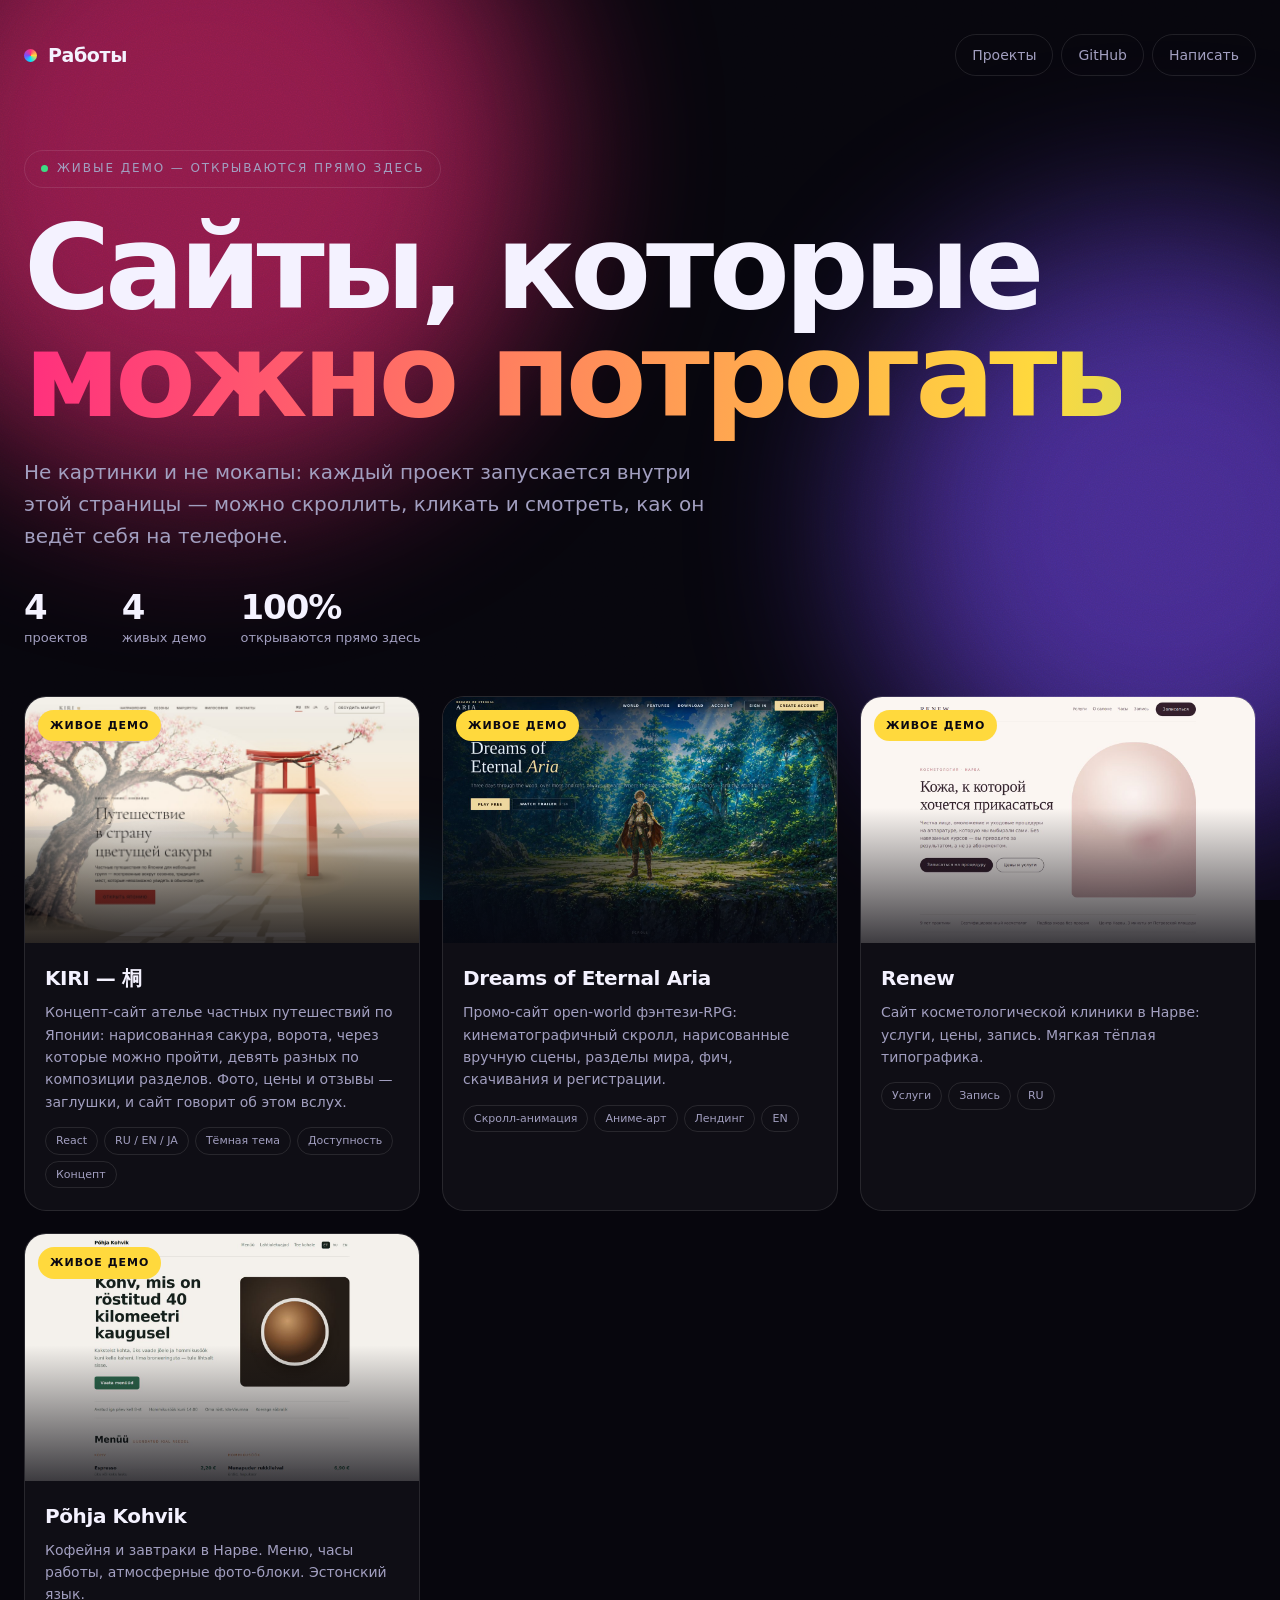
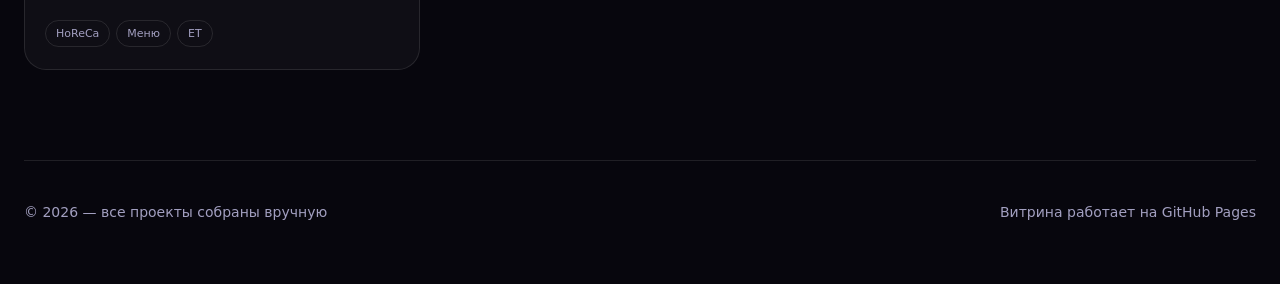
==== commit 9f7a62fe: "Add KIRI — the Japan travel atelier concept site A live demo like the others: the production build o" ====
--- a/index.html
+++ b/index.html
@@ -191,6 +191,12 @@
 <script>
 const PROJECTS = [
   {
+    slug:'kiri', title:'KIRI — 桐', live:true,
+    badge:'Путешествия',
+    desc:'Концепт-сайт ателье частных путешествий по Японии: нарисованная сакура, ворота, через которые можно пройти, девять разных по композиции разделов. Фото, цены и отзывы — заглушки, и сайт говорит об этом вслух.',
+    tags:['React','RU / EN / JA','Тёмная тема','Доступность','Концепт']
+  },
+  {
     slug:'aria', title:'Dreams of Eternal Aria', live:true,
     badge:'Лендинг игры',
     desc:'Промо-сайт open-world фэнтези-RPG: кинематографичный скролл, нарисованные вручную сцены, разделы мира, фич, скачивания и регистрации.',
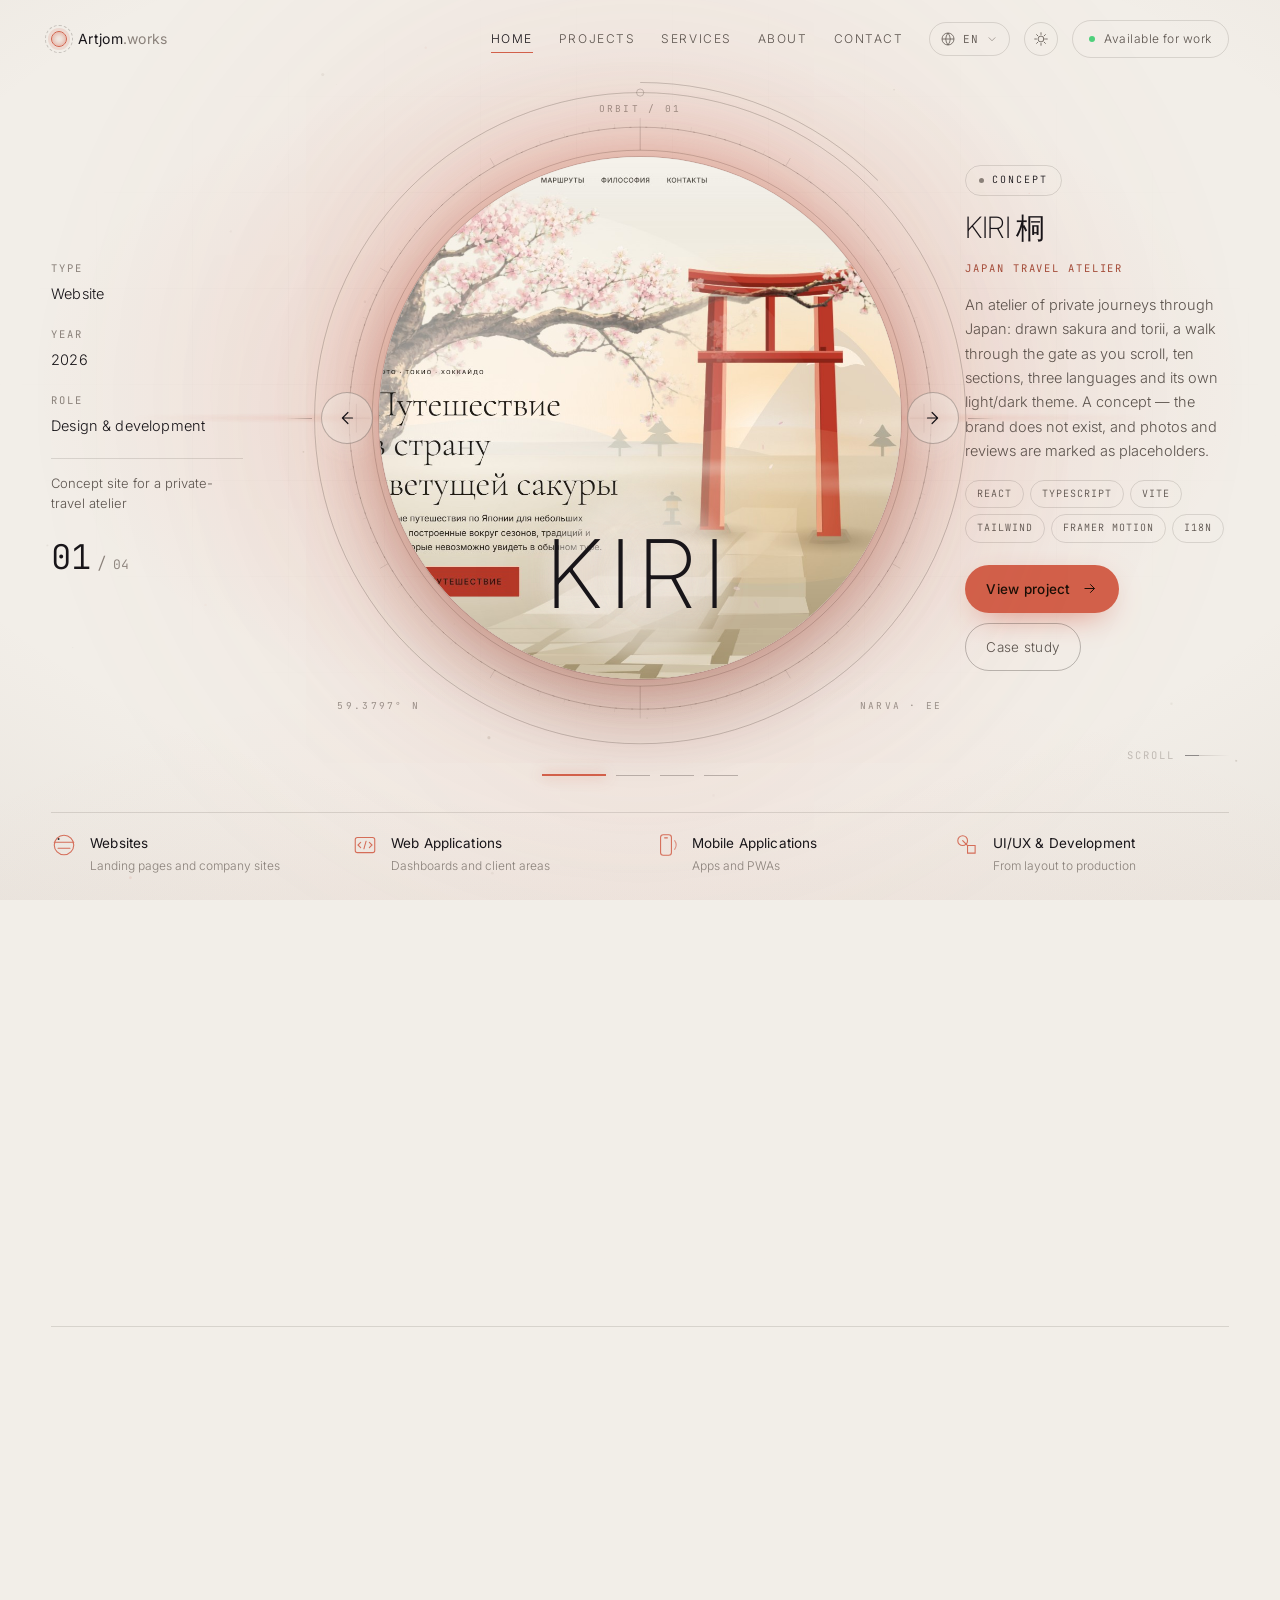
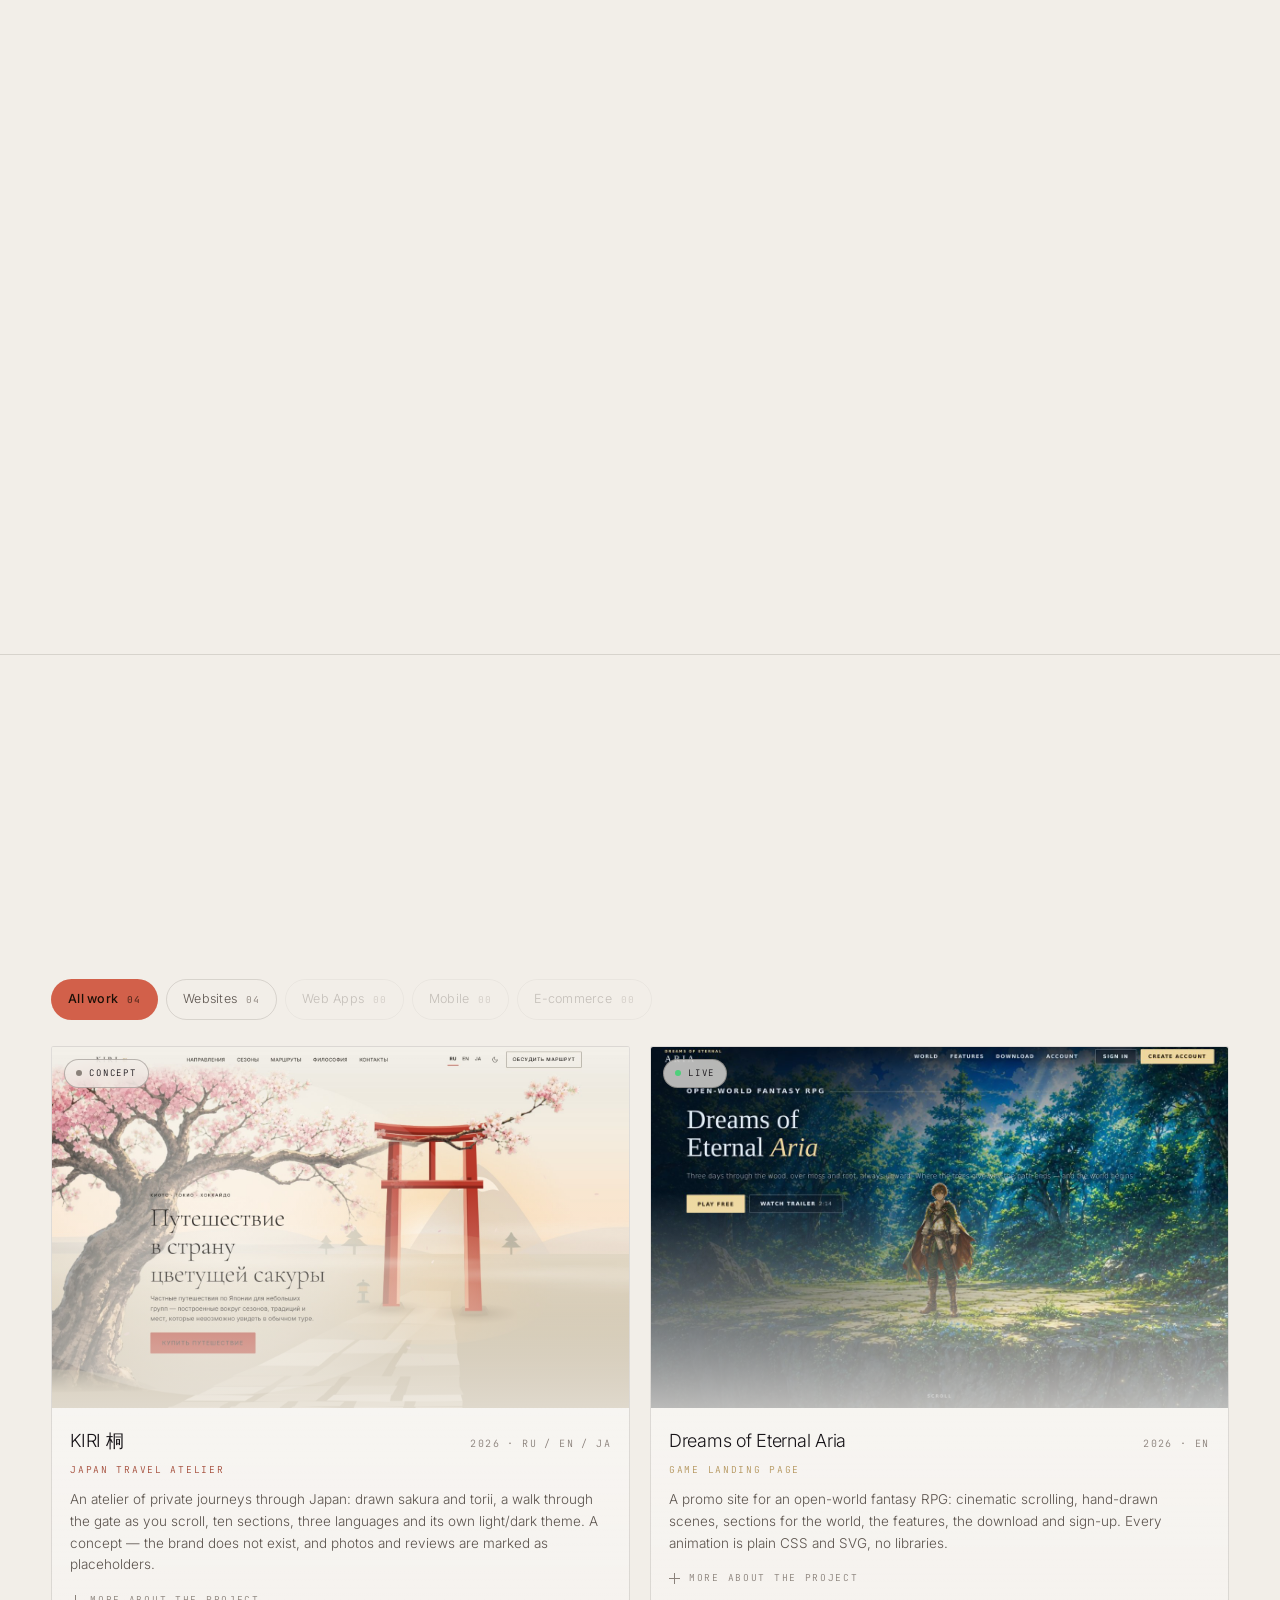
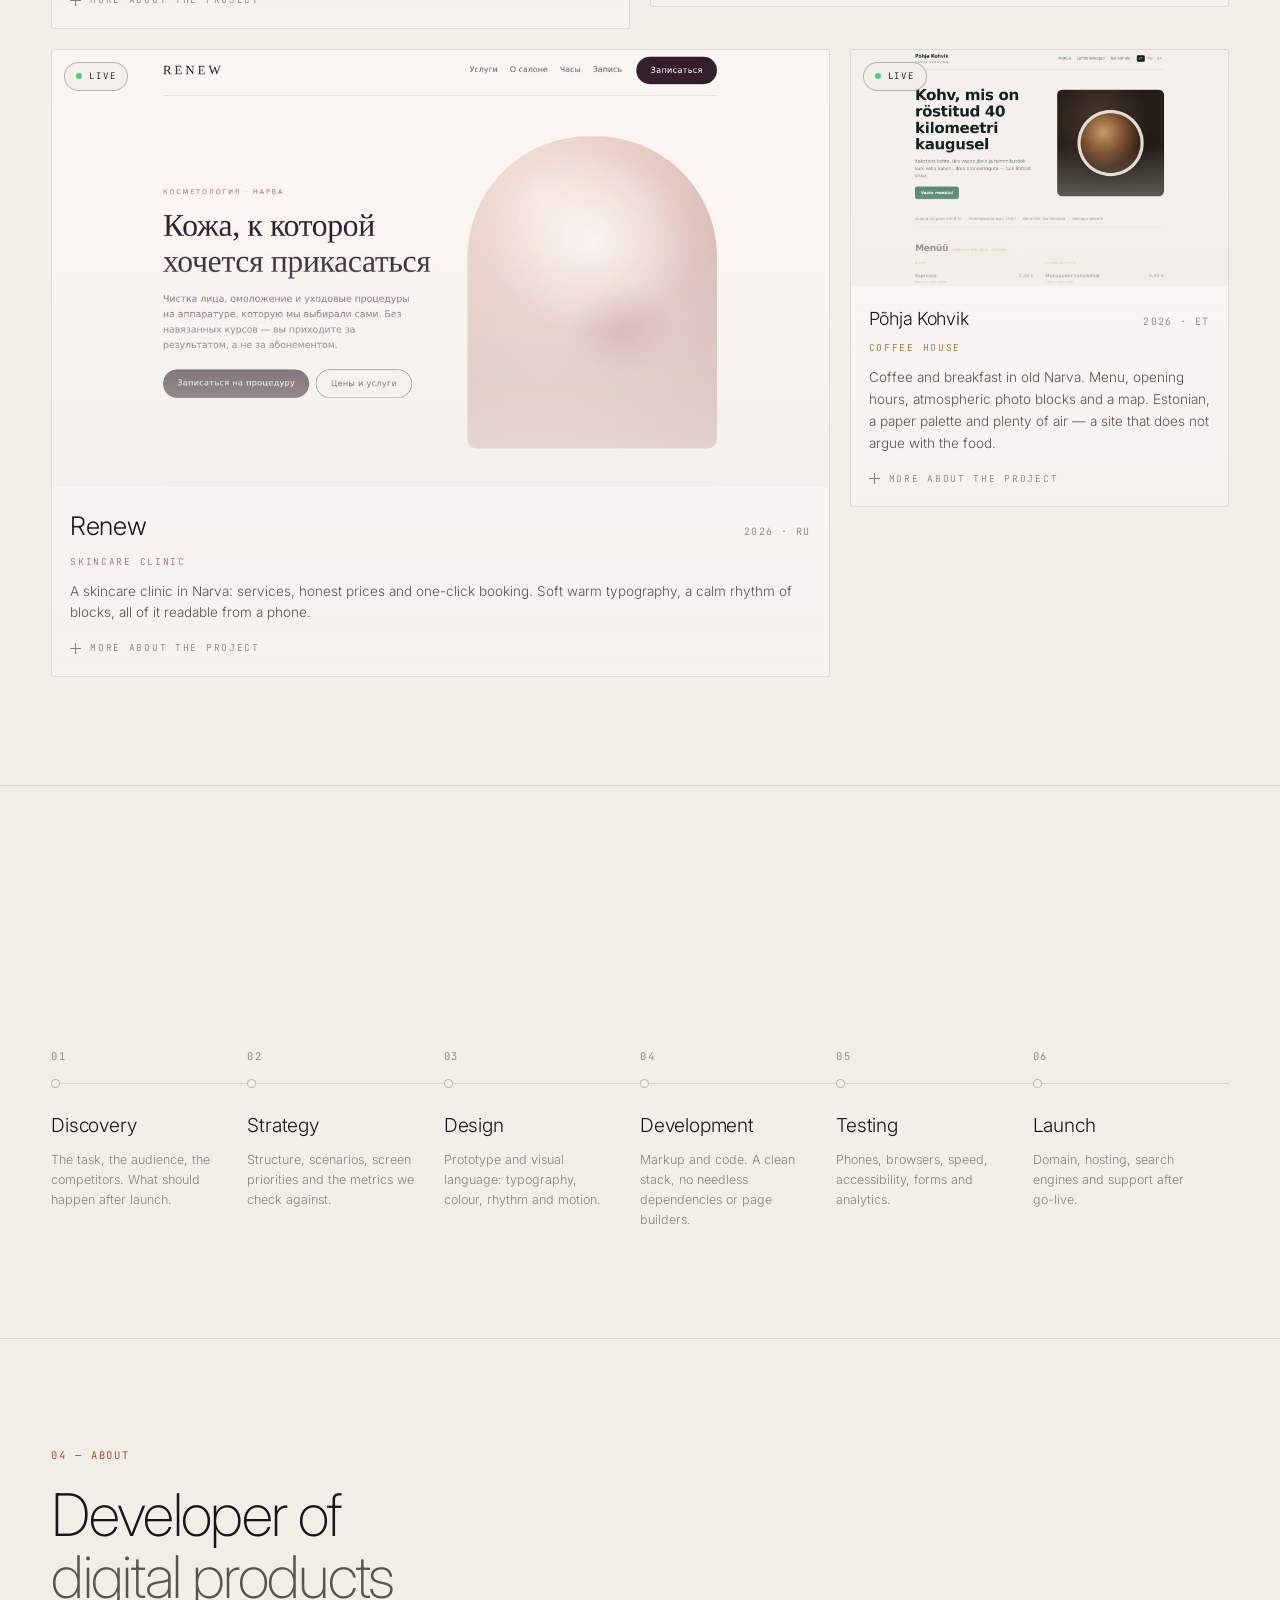
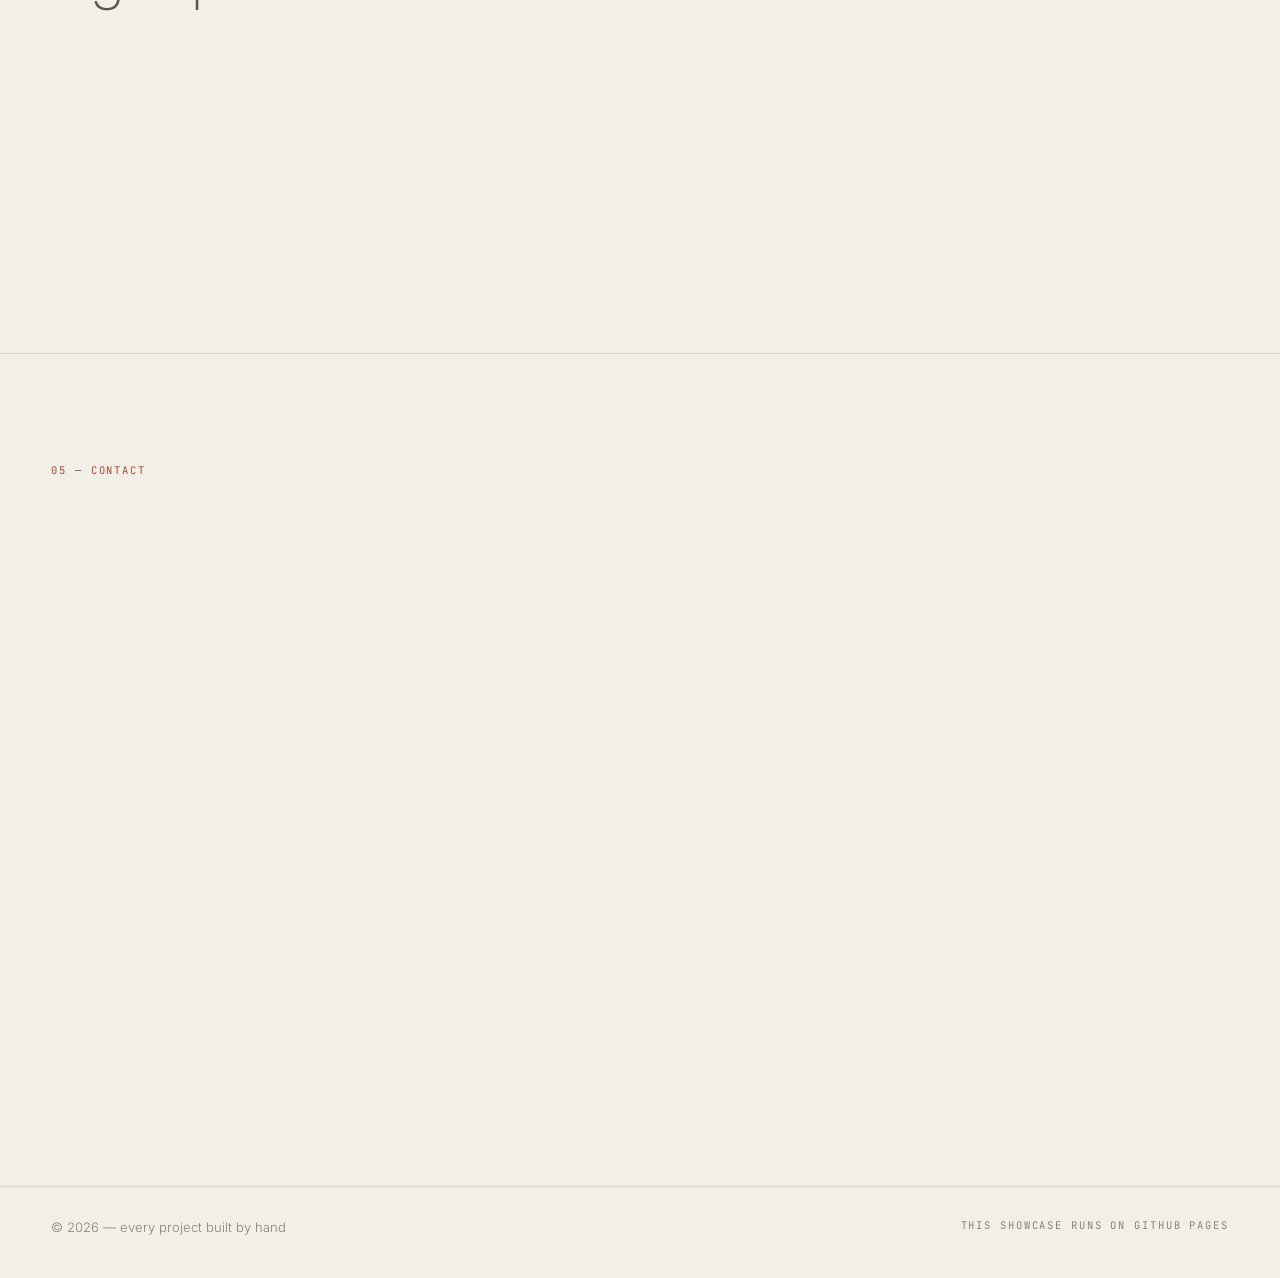
==== commit fcba3a93: "Redesign showcase: circular hero slider, i18n, themes, KIRI Rebuild the landing around a single cine" ====
--- a/index.html
+++ b/index.html
@@ -3,301 +3,326 @@
 <head>
 <meta charset="utf-8">
 <meta name="viewport" content="width=device-width, initial-scale=1">
-<title>Работы — витрина проектов</title>
-<meta name="description" content="Живая витрина сайтов: каждый проект открывается прямо внутри страницы.">
-<meta property="og:title" content="Работы — витрина проектов">
-<meta property="og:description" content="Каждый проект открывается прямо внутри страницы.">
-<meta property="og:image" content="assets/aria.jpg">
-<link rel="icon" href="data:image/svg+xml,<svg xmlns='http://www.w3.org/2000/svg' viewBox='0 0 100 100'><text y='.9em' font-size='90'>&#9889;</text></svg>">
-<style>
-:root{
-  --bg:#07060d;
-  --ink:#f4f2ff;
-  --muted:#a29fc0;
-  --line:rgba(255,255,255,.10);
-  --card:rgba(255,255,255,.035);
-  --c1:#ff2e7e;   /* маджента */
-  --c2:#7c4dff;   /* фиолет */
-  --c3:#00e5ff;   /* циан */
-  --c4:#ffd93d;   /* жёлтый */
-  --r:22px;
-}
-*{box-sizing:border-box;margin:0;padding:0}
-html{scroll-behavior:smooth}
-body{
-  background:var(--bg); color:var(--ink);
-  font:16px/1.6 -apple-system,BlinkMacSystemFont,"Segoe UI",Inter,system-ui,sans-serif;
-  -webkit-font-smoothing:antialiased; overflow-x:hidden;
-}
-a{color:inherit}
-img{display:block;max-width:100%}
-button{font:inherit;color:inherit;background:none;border:none;cursor:pointer}
-
-/* ---------- фон ---------- */
-.bg{position:fixed;inset:0;z-index:0;pointer-events:none;overflow:hidden}
-.blob{position:absolute;border-radius:50%;filter:blur(90px);opacity:.55;will-change:transform}
-.b1{width:52vw;height:52vw;background:var(--c1);top:-14vw;left:-10vw;animation:f1 22s ease-in-out infinite}
-.b2{width:46vw;height:46vw;background:var(--c2);top:18vw;right:-14vw;animation:f2 26s ease-in-out infinite}
-.b3{width:38vw;height:38vw;background:var(--c3);top:74vw;left:8vw;opacity:.35;animation:f3 30s ease-in-out infinite}
-@keyframes f1{50%{transform:translate3d(8vw,10vw,0) scale(1.15)}}
-@keyframes f2{50%{transform:translate3d(-10vw,6vw,0) scale(.9)}}
-@keyframes f3{50%{transform:translate3d(12vw,-8vw,0) scale(1.1)}}
-.grain{position:fixed;inset:0;z-index:1;pointer-events:none;opacity:.16;mix-blend-mode:overlay;
-  background-image:url("data:image/svg+xml,%3Csvg xmlns='http://www.w3.org/2000/svg' width='140' height='140'%3E%3Cfilter id='n'%3E%3CfeTurbulence type='fractalNoise' baseFrequency='.85' numOctaves='3'/%3E%3C/filter%3E%3Crect width='100%25' height='100%25' filter='url(%23n)'/%3E%3C/svg%3E")}
-
-.wrap{position:relative;z-index:2;max-width:1280px;margin:0 auto;padding:0 24px}
-
-/* ---------- шапка ---------- */
-header{padding:34px 0 0;display:flex;align-items:center;justify-content:space-between;gap:16px;flex-wrap:wrap}
-.logo{display:flex;align-items:center;gap:11px;font-weight:800;letter-spacing:-.02em;font-size:19px}
-.dot{width:13px;height:13px;border-radius:50%;background:conic-gradient(from 0deg,var(--c1),var(--c4),var(--c3),var(--c2),var(--c1));animation:spin 5s linear infinite}
-@keyframes spin{to{transform:rotate(360deg)}}
-.top-links{display:flex;gap:8px;flex-wrap:wrap}
-.top-links a{font-size:14px;color:var(--muted);text-decoration:none;padding:9px 16px;border:1px solid var(--line);border-radius:100px;transition:.25s}
-.top-links a:hover{color:var(--ink);border-color:rgba(255,255,255,.35);background:rgba(255,255,255,.05)}
-
-/* ---------- герой ---------- */
-.hero{padding:74px 0 46px}
-.eyebrow{display:inline-flex;align-items:center;gap:9px;font-size:12px;letter-spacing:.16em;text-transform:uppercase;color:var(--muted);
-  border:1px solid var(--line);border-radius:100px;padding:8px 16px;margin-bottom:26px}
-.pulse{width:7px;height:7px;border-radius:50%;background:#3ddc84;box-shadow:0 0 0 0 rgba(61,220,132,.6);animation:pulse 2s infinite}
-@keyframes pulse{70%{box-shadow:0 0 0 9px rgba(61,220,132,0)}100%{box-shadow:0 0 0 0 rgba(61,220,132,0)}}
-h1{font-size:clamp(46px,9.2vw,124px);line-height:.92;letter-spacing:-.045em;font-weight:850;max-width:14ch}
-h1 em{font-style:normal;background:linear-gradient(96deg,var(--c1),var(--c4) 42%,var(--c3) 78%,var(--c2));
-  -webkit-background-clip:text;background-clip:text;color:transparent;background-size:220% 100%;animation:hue 9s ease-in-out infinite}
-@keyframes hue{50%{background-position:100% 0}}
-.lead{margin-top:26px;max-width:56ch;font-size:clamp(16px,2vw,20px);color:var(--muted)}
-.stats{display:flex;gap:34px;margin-top:38px;flex-wrap:wrap}
-.stat b{display:block;font-size:34px;font-weight:800;letter-spacing:-.03em;line-height:1}
-.stat span{font-size:13px;color:var(--muted)}
-
-/* ---------- сетка ---------- */
-.grid{display:grid;grid-template-columns:repeat(auto-fill,minmax(330px,1fr));gap:22px;padding-bottom:90px}
-.card{position:relative;border:1px solid var(--line);border-radius:var(--r);overflow:hidden;background:var(--card);
-  cursor:pointer;text-align:left;transition:transform .35s cubic-bezier(.2,.8,.2,1),border-color .35s;display:flex;flex-direction:column}
-.card:hover{transform:translateY(-7px);border-color:rgba(255,255,255,.28)}
-.card:focus-visible{outline:2px solid var(--c3);outline-offset:3px}
-.shot{position:relative;aspect-ratio:16/10;overflow:hidden;background:#12101c}
-.shot img{width:100%;height:100%;object-fit:cover;object-position:top center;transition:transform .6s cubic-bezier(.2,.8,.2,1)}
-.card:hover .shot img{transform:scale(1.055)}
-.shade{position:absolute;inset:0;background:linear-gradient(180deg,transparent 45%,rgba(7,6,13,.86));opacity:.9}
-.badge{position:absolute;top:13px;left:13px;font-size:11px;letter-spacing:.09em;text-transform:uppercase;font-weight:700;
-  padding:6px 11px;border-radius:100px;backdrop-filter:blur(10px);background:rgba(10,8,18,.6);border:1px solid var(--line)}
-.badge.live{color:#0a0812;background:var(--c4);border-color:transparent}
-.play{position:absolute;right:13px;bottom:13px;display:flex;align-items:center;gap:7px;font-size:13px;font-weight:650;
-  padding:9px 15px;border-radius:100px;background:rgba(244,242,255,.94);color:#0a0812;
-  opacity:0;transform:translateY(8px);transition:.3s}
-.card:hover .play{opacity:1;transform:none}
-.meta{padding:19px 20px 22px}
-.meta h3{font-size:20px;font-weight:750;letter-spacing:-.02em}
-.meta p{margin-top:7px;font-size:14px;color:var(--muted);min-height:2.6em}
-.tags{display:flex;gap:6px;flex-wrap:wrap;margin-top:14px}
-.tags span{font-size:11px;color:var(--muted);border:1px solid var(--line);border-radius:100px;padding:4px 10px}
-
-/* ---------- просмотр ---------- */
-.viewer{position:fixed;inset:0;z-index:100;background:rgba(4,3,9,.92);backdrop-filter:blur(18px);
-  display:none;flex-direction:column;padding:14px}
-.viewer.open{display:flex;animation:fade .3s ease}
-@keyframes fade{from{opacity:0}}
-.vbar{display:flex;align-items:center;gap:12px;flex-wrap:wrap;padding:4px 62px 14px 6px}
-.vtitle{font-weight:750;font-size:17px;letter-spacing:-.02em;margin-right:auto;display:flex;align-items:center;gap:11px}
-.vtitle small{font-weight:400;font-size:13px;color:var(--muted)}
-.vbtn{padding:9px 15px;border:1px solid var(--line);border-radius:100px;font-size:13px;color:var(--muted);transition:.22s;white-space:nowrap}
-.vbtn:hover{color:var(--ink);border-color:rgba(255,255,255,.35);background:rgba(255,255,255,.06)}
-.vbtn[aria-pressed="true"]{background:var(--ink);color:#0a0812;border-color:var(--ink);font-weight:650}
-.seg{display:flex;gap:5px;border:1px solid var(--line);border-radius:100px;padding:4px}
-.seg .vbtn{border:none;padding:7px 13px}
-.stage{flex:1;display:flex;align-items:center;justify-content:center;min-height:0;overflow:auto}
-.frame{width:100%;height:100%;max-width:100%;background:#fff;border-radius:16px;overflow:hidden;
-  box-shadow:0 34px 90px rgba(0,0,0,.6);transition:max-width .4s cubic-bezier(.2,.8,.2,1);position:relative}
-.frame iframe{width:100%;height:100%;border:0;display:block}
-.frame img{width:100%;height:auto}
-.frame.shotmode{background:#0d0b16;overflow:auto;align-self:stretch}
-.note{position:absolute;left:0;right:0;bottom:0;padding:13px 18px;font-size:13px;color:#e8e6f5;
-  background:linear-gradient(transparent,rgba(6,5,12,.96));pointer-events:none}
-.close{position:fixed;top:16px;right:18px;z-index:110;width:42px;height:42px;border-radius:50%;
-  border:1px solid var(--line);background:rgba(12,10,20,.8);font-size:20px;line-height:1}
-.close:hover{background:rgba(255,255,255,.12)}
-.nav{position:fixed;top:50%;transform:translateY(-50%);z-index:105;width:46px;height:46px;border-radius:50%;
-  border:1px solid var(--line);background:rgba(12,10,20,.75);font-size:20px;transition:.22s}
-.nav:hover{background:rgba(255,255,255,.14)}
-.nav.prev{left:14px}.nav.next{right:14px}
-
-footer{border-top:1px solid var(--line);padding:40px 0 60px;color:var(--muted);font-size:14px;
-  display:flex;justify-content:space-between;gap:16px;flex-wrap:wrap}
-
-@media(max-width:640px){
-  .grid{grid-template-columns:1fr;gap:18px}
-  .hero{padding:52px 0 34px}
-  .stats{gap:22px}
-  .nav{display:none}
-  .vtitle{font-size:15px;width:100%;margin-bottom:4px}
-}
-@media(prefers-reduced-motion:reduce){*{animation:none!important;transition:none!important}}
-</style>
+<title>Работы — сайты и приложения на заказ</title>
+<meta name="description" content="Портфолио разработчика и дизайнера цифровых продуктов: сайты, веб- и мобильные приложения. Каждый проект открывается живьём прямо на странице.">
+<meta name="theme-color" content="#060506">
+<meta property="og:title" content="Работы — сайты и приложения на заказ">
+<meta property="og:description" content="Каждый проект открывается живьём прямо на странице.">
+<meta property="og:image" content="assets/kiri.jpg">
+<meta property="og:type" content="website">
+<link rel="icon" href="data:image/svg+xml,<svg xmlns='http://www.w3.org/2000/svg' viewBox='0 0 100 100'><circle cx='50' cy='50' r='34' fill='none' stroke='%23ff7a2f' stroke-width='8'/><circle cx='50' cy='50' r='46' fill='none' stroke='%23ff7a2f' stroke-width='3' stroke-dasharray='6 10' opacity='.7'/></svg>">
+<link rel="preconnect" href="https://fonts.googleapis.com">
+<link rel="preconnect" href="https://fonts.gstatic.com" crossorigin>
+<link href="https://fonts.googleapis.com/css2?family=Inter:wght@200;300;400;500;600&family=JetBrains+Mono:wght@300;400&display=swap" rel="stylesheet">
+<link rel="stylesheet" href="assets/site.css">
+<script>
+/* тема выставляется до отрисовки, чтобы не было вспышки */
+(function(){try{
+  var t=localStorage.getItem('works-theme');
+  if(!t)t=window.matchMedia('(prefers-color-scheme: light)').matches?'light':'dark';
+  document.documentElement.setAttribute('data-theme',t);
+  var l=localStorage.getItem('works-lang');
+  if(!l){var n=(navigator.language||'ru').slice(0,2).toLowerCase();l=n==='et'?'et':(n==='ru'?'ru':'en');}
+  document.documentElement.setAttribute('data-lang',l);
+  document.documentElement.lang=l;
+}catch(e){}})();
+</script>
 </head>
 <body>
 
-<div class="bg"><div class="blob b1"></div><div class="blob b2"></div><div class="blob b3"></div></div>
-<div class="grain"></div>
-
-<div class="wrap">
-  <header>
-    <div class="logo"><span class="dot"></span> Работы</div>
-    <nav class="top-links">
-      <a href="#works">Проекты</a>
-      <a href="https://github.com/nembjes-art" target="_blank" rel="noopener">GitHub</a>
-      <a href="mailto:kamarartjom@gmail.com">Написать</a>
-    </nav>
-  </header>
-
-  <section class="hero">
-    <div class="eyebrow"><span class="pulse"></span> Живые демо — открываются прямо здесь</div>
-    <h1>Сайты, которые<br><em>можно потрогать</em></h1>
-    <p class="lead">Не картинки и не мокапы: каждый проект запускается внутри этой страницы — можно скроллить, кликать и смотреть, как он ведёт себя на телефоне.</p>
-    <div class="stats">
-      <div class="stat"><b id="s-total">0</b><span>проектов</span></div>
-      <div class="stat"><b id="s-live">0</b><span>живых демо</span></div>
-      <div class="stat"><b>100%</b><span>открываются прямо здесь</span></div>
-    </div>
-  </section>
-
-  <section id="works">
-    <div class="grid" id="grid"></div>
-  </section>
-
-  <footer>
-    <span>© <span id="year"></span> — все проекты собраны вручную</span>
-    <span>Витрина работает на GitHub Pages</span>
-  </footer>
+<!-- ───────────────────────── фоновые слои ───────────────────────── -->
+<div class="bg" aria-hidden="true">
+  <div class="bg-wash"></div>
+  <div class="bg-glow"></div>
+  <div class="bg-grid"></div>
+  <canvas id="dust"></canvas>
+  <div class="bg-vignette"></div>
 </div>
-
-<div class="viewer" id="viewer" role="dialog" aria-modal="true" aria-label="Просмотр проекта">
-  <button class="close" id="vClose" aria-label="Закрыть">✕</button>
-  <button class="nav prev" id="vPrev" aria-label="Предыдущий">‹</button>
-  <button class="nav next" id="vNext" aria-label="Следующий">›</button>
+<div class="grain" aria-hidden="true"></div>
+
+<a class="skip" href="#projects" data-t="skip">К проектам</a>
+
+<!-- ───────────────────────── навигация ───────────────────────── -->
+<header class="nav" id="nav">
+  <a class="brand" href="#home">
+    <span class="brand-mark" aria-hidden="true"></span>
+    <span class="brand-name">Artjom<span class="brand-dim">.works</span></span>
+  </a>
+
+  <nav class="nav-links" id="navLinks" aria-label="Menu">
+    <a href="#home"     data-t="navHome">Главная</a>
+    <a href="#projects" data-t="navProjects">Работы</a>
+    <a href="#services" data-t="navServices">Услуги</a>
+    <a href="#about"    data-t="navAbout">Обо мне</a>
+    <a href="#contact"  data-t="navContact">Контакты</a>
+  </nav>
+
+  <div class="lang" id="lang">
+    <button class="lang-btn" id="langBtn" type="button"
+            aria-haspopup="listbox" aria-expanded="false"
+            data-t-aria="langLabel" aria-label="Язык интерфейса">
+      <svg class="ico-globe" viewBox="0 0 24 24" aria-hidden="true">
+        <circle cx="12" cy="12" r="9"/><path d="M3 12h18"/>
+        <path d="M12 3a15 15 0 0 1 0 18a15 15 0 0 1 0-18z"/>
+      </svg>
+      <span class="lang-cur" id="langCur">RU</span>
+      <svg class="ico-chev" viewBox="0 0 24 24" aria-hidden="true"><path d="M6 9.5l6 6 6-6"/></svg>
+    </button>
+
+    <ul class="lang-menu" id="langMenu" role="listbox" data-t-aria="langLabel" aria-label="Язык интерфейса">
+      <li><button type="button" role="option" data-l="ru" aria-selected="true"><b>Русский</b><span>RU</span></button></li>
+      <li><button type="button" role="option" data-l="en" aria-selected="false"><b>English</b><span>EN</span></button></li>
+      <li><button type="button" role="option" data-l="et" aria-selected="false"><b>Eesti</b><span>ET</span></button></li>
+    </ul>
+  </div>
+
+  <button class="theme" id="theme" data-t-aria="themeLabel" aria-label="Светлая или тёмная тема" aria-pressed="false">
+    <svg class="ico-sun" viewBox="0 0 24 24" aria-hidden="true"><circle cx="12" cy="12" r="4.4"/><path d="M12 2.6v2.6M12 18.8v2.6M2.6 12h2.6M18.8 12h2.6M5.4 5.4l1.9 1.9M16.7 16.7l1.9 1.9M18.6 5.4l-1.9 1.9M7.3 16.7l-1.9 1.9"/></svg>
+    <svg class="ico-moon" viewBox="0 0 24 24" aria-hidden="true"><path d="M20 14.2A8.4 8.4 0 0 1 9.8 4 8.4 8.4 0 1 0 20 14.2z"/></svg>
+  </button>
+
+  <a class="nav-cta" href="#contact">
+    <span class="dot-live" aria-hidden="true"></span><span data-t="navAvail">Свободен для проекта</span>
+  </a>
+
+  <button class="nav-burger" id="burger" data-t-aria="menuLabel" aria-label="Меню" aria-expanded="false"><span></span><span></span></button>
+</header>
+
+<main>
+<!-- ═════════════════════════ HERO ═════════════════════════ -->
+<section class="hero" id="home">
+
+  <span class="rail rail-l mono" data-t="railL" aria-hidden="true">Избранные работы — 2026</span>
+  <span class="rail rail-r mono" data-t="railR" aria-hidden="true">Сделано и запущено</span>
+
+  <div class="hero-grid">
+
+    <!-- левая колонка -->
+    <aside class="side side-l">
+      <div class="side-row"><span class="mono" data-t="hType">Тип</span><b data-f="type">Website</b></div>
+      <div class="side-row"><span class="mono" data-t="hYear">Год</span><b data-f="year">2026</b></div>
+      <div class="side-row"><span class="mono" data-t="hRole">Роль</span><b data-f="role">Дизайн и разработка</b></div>
+      <p class="side-note" data-f="tagline"></p>
+      <div class="side-index">
+        <span class="idx-cur" data-f="num">01</span><span class="idx-sep">/</span><span class="idx-all" data-f="total">04</span>
+      </div>
+    </aside>
+
+    <!-- центр: круглый арт-объект -->
+    <div class="stage" id="stage">
+      <div class="rings" aria-hidden="true">
+        <svg viewBox="0 0 1000 1000" preserveAspectRatio="xMidYMid meet">
+          <defs>
+            <radialGradient id="ringFade" cx="50%" cy="50%" r="50%">
+              <stop offset="55%" stop-color="currentColor" stop-opacity="0"/>
+              <stop offset="72%" stop-color="currentColor" stop-opacity=".55"/>
+              <stop offset="100%" stop-color="currentColor" stop-opacity=".08"/>
+            </radialGradient>
+          </defs>
+          <g class="ring-slow">
+            <circle class="r-thin" cx="500" cy="500" r="404"/>
+            <circle class="r-dash" cx="500" cy="500" r="404"/>
+            <g class="ticks" id="ticks"></g>
+          </g>
+          <g class="ring-rev">
+            <circle class="r-thin" cx="500" cy="500" r="452"/>
+            <circle class="r-dot" cx="500" cy="48" r="5"/>
+            <path class="r-arc" d="M 500 34 A 466 466 0 0 1 830 170"/>
+          </g>
+          <circle class="r-hair" cx="500" cy="500" r="372"/>
+          <line class="r-guide" x1="500" y1="96" x2="500" y2="128"/>
+          <line class="r-guide" x1="500" y1="872" x2="500" y2="904"/>
+          <g class="cross">
+            <line x1="86" y1="500" x2="126" y2="500"/><line x1="106" y1="480" x2="106" y2="520"/>
+            <line x1="874" y1="500" x2="914" y2="500"/><line x1="894" y1="480" x2="894" y2="520"/>
+          </g>
+        </svg>
+        <span class="ring-tag t1 mono">Orbit / 01</span>
+        <span class="ring-tag t2 mono">59.3797° N</span>
+        <span class="ring-tag t3 mono">Narva · EE</span>
+      </div>
+
+      <span class="beam" aria-hidden="true"></span>
+
+      <div class="orb" id="orb">
+        <div class="orb-media" id="orbMedia"><!-- слои со скриншотами --></div>
+        <div class="orb-scrim" aria-hidden="true"></div>
+        <div class="orb-rim" aria-hidden="true"></div>
+        <div class="orb-gloss" aria-hidden="true"></div>
+      </div>
+
+      <div class="wordmark" id="wordmark" aria-hidden="true">KIRI</div>
+
+      <button class="arrow prev" id="prev" data-t-aria="hPrev" aria-label="Предыдущий проект">
+        <svg viewBox="0 0 24 24" aria-hidden="true"><path d="M13 6l-6 6 6 6M7 12h11"/></svg>
+      </button>
+      <button class="arrow next" id="next" data-t-aria="hNext" aria-label="Следующий проект">
+        <svg viewBox="0 0 24 24" aria-hidden="true"><path d="M11 6l6 6-6 6M17 12H6"/></svg>
+      </button>
+    </div>
+
+    <!-- правая колонка -->
+    <aside class="side side-r">
+      <div class="status" data-f="status"><span class="dot-live"></span>Live</div>
+      <h1 class="p-title" data-f="title">Dreams of Eternal Aria</h1>
+      <p class="p-cat mono" data-f="category"></p>
+      <p class="p-desc" data-f="description"></p>
+      <ul class="p-tech" data-f="tech"></ul>
+      <div class="p-actions">
+        <button class="btn btn-primary" id="btnView">
+          <span data-t="hView">Смотреть проект</span>
+          <svg viewBox="0 0 24 24" aria-hidden="true"><path d="M5 12h14M13 6l6 6-6 6"/></svg>
+        </button>
+        <button class="btn btn-ghost" id="btnCase" data-t="hCase">Подробнее</button>
+      </div>
+    </aside>
+  </div>
+
+  <!-- навигация по проектам + преимущества -->
+  <div class="hero-foot">
+    <div class="scroll-hint mono" aria-hidden="true">Scroll<span class="sh-line"></span></div>
+    <div class="ticker" id="ticker" role="tablist" data-t-aria="hTicker" aria-label="Проекты"></div>
+
+    <ul class="perks">
+      <li>
+        <svg class="ico" viewBox="0 0 24 24" aria-hidden="true"><circle cx="12" cy="12" r="9"/><path d="M3 9.5h18M6.5 15h11"/><circle cx="7" cy="6.4" r=".9" fill="currentColor" stroke="none"/></svg>
+        <div><b data-t="perk1">Сайты</b><span data-t="perk1s">Лендинги и сайты компаний</span></div>
+      </li>
+      <li>
+        <svg class="ico" viewBox="0 0 24 24" aria-hidden="true"><rect x="3" y="5" width="18" height="14" rx="2"/><path d="M8 9.5 5.5 12 8 14.5M16 9.5 18.5 12 16 14.5M13 8.5l-2 7"/></svg>
+        <div><b data-t="perk2">Веб-приложения</b><span data-t="perk2s">Личные кабинеты и панели</span></div>
+      </li>
+      <li>
+        <svg class="ico" viewBox="0 0 24 24" aria-hidden="true"><rect x="7" y="2.5" width="10" height="19" rx="2.5"/><path d="M10.7 5.4h2.6"/><path d="M20 8a7 7 0 0 1 0 8" opacity=".7"/></svg>
+        <div><b data-t="perk3">Мобильные приложения</b><span data-t="perk3s">Приложения и PWA</span></div>
+      </li>
+      <li>
+        <svg class="ico" viewBox="0 0 24 24" aria-hidden="true"><circle cx="8" cy="8" r="4.5"/><path d="M12.5 12.5h7v7h-7z"/><path d="M12 12 8 8"/></svg>
+        <div><b data-t="perk4">UI/UX и разработка</b><span data-t="perk4s">От макета до продакшена</span></div>
+      </li>
+    </ul>
+  </div>
+</section>
+
+<!-- ═════════════════════════ SERVICES ═════════════════════════ -->
+<section class="section services" id="services">
+  <div class="wrap">
+    <div class="s-head">
+      <span class="s-num mono" data-t="sSrvNum">01 — Услуги</span>
+      <h2 class="s-title"><span data-t="sSrvTitle">Что я делаю</span><br><em data-t="sSrvEm">от идеи до релиза</em></h2>
+      <p class="s-lead" data-t="sSrvLead"></p>
+    </div>
+
+    <ol class="srv" id="srv"></ol>
+  </div>
+</section>
+
+<!-- ═════════════════════════ PROJECTS ═════════════════════════ -->
+<section class="section projects" id="projects">
+  <div class="wrap">
+    <div class="s-head s-head-row">
+      <div>
+        <span class="s-num mono" data-t="sPrjNum">02 — Избранные работы</span>
+        <h2 class="s-title"><span data-t="sPrjTitle">Работы,</span><br><em data-t="sPrjEm">которые можно потрогать</em></h2>
+      </div>
+      <p class="s-lead" data-t="sPrjLead"></p>
+    </div>
+
+    <div class="filters" id="filters" role="group" aria-label="Filter"></div>
+    <div class="bento" id="bento"></div>
+    <p class="empty mono" id="empty" data-t="cEmpty" hidden></p>
+  </div>
+</section>
+
+<!-- ═════════════════════════ PROCESS ═════════════════════════ -->
+<section class="section process" id="process">
+  <div class="wrap">
+    <div class="s-head">
+      <span class="s-num mono" data-t="sPrcNum">03 — Процесс</span>
+      <h2 class="s-title" data-t="sPrcTitle">Как идёт работа</h2>
+    </div>
+
+    <ol class="steps" id="steps"></ol>
+  </div>
+</section>
+
+<!-- ═════════════════════════ ABOUT ═════════════════════════ -->
+<section class="section about" id="about">
+  <div class="wrap about-grid">
+    <div>
+      <span class="s-num mono" data-t="sAbtNum">04 — Обо мне</span>
+      <h2 class="s-title"><span data-t="sAbtTitle">Разработчик</span><br><em data-t="sAbtEm">цифровых продуктов</em></h2>
+    </div>
+    <div class="about-body">
+      <p data-t="ab1"></p>
+      <p data-t="ab2"></p>
+      <p data-t="ab3"></p>
+      <ul class="about-stats">
+        <li><b data-f="statProjects">4</b><span data-t="abs1">проекта в витрине</span></li>
+        <li><b>100%</b><span data-t="abs2">живых демо</span></li>
+        <li><b>3</b><span data-t="abs3">языка интерфейса</span></li>
+        <li><b>0</b><span data-t="abs4">шаблонов и конструкторов</span></li>
+      </ul>
+    </div>
+  </div>
+</section>
+
+<!-- ═════════════════════════ CONTACT ═════════════════════════ -->
+<section class="section contact" id="contact">
+  <div class="wrap">
+    <span class="s-num mono" data-t="sCntNum">05 — Контакты</span>
+    <h2 class="cta-title" data-t-html="sCntTitle">Расскажите,<br>что нужно сделать</h2>
+    <p class="cta-lead" data-t="sCntLead"></p>
+
+    <div class="cta-row">
+      <a class="btn btn-primary btn-lg" href="mailto:kamarartjom@gmail.com?subject=%D0%9F%D1%80%D0%BE%D0%B5%D0%BA%D1%82">
+        <span data-t="cBtn">Написать письмо</span>
+        <svg viewBox="0 0 24 24" aria-hidden="true"><path d="M5 12h14M13 6l6 6-6 6"/></svg>
+      </a>
+      <a class="mail-lg" href="mailto:kamarartjom@gmail.com">kamarartjom@gmail.com</a>
+    </div>
+
+    <ul class="socials">
+      <li><a href="https://github.com/nembjes-art" target="_blank" rel="noopener"><span data-t="soc1">GitHub</span><span class="mono">nembjes-art</span></a></li>
+      <li><a href="mailto:kamarartjom@gmail.com"><span data-t="soc2">Почта</span><span class="mono">kamarartjom@gmail.com</span></a></li>
+      <li><a href="#projects"><span data-t="soc3">Живые демо</span><span class="mono" data-t="soc3s">открываются на странице</span></a></li>
+    </ul>
+  </div>
+</section>
+</main>
+
+<footer class="foot">
+  <div class="wrap foot-in">
+    <span>© <span id="year"></span> <span data-t="fCopy">— все проекты собраны вручную</span></span>
+    <span class="mono" data-t="fHost">Витрина работает на GitHub Pages</span>
+  </div>
+</footer>
+
+<!-- ═════════════════════════ ПРОСМОТРЩИК ═════════════════════════ -->
+<div class="viewer" id="viewer" role="dialog" aria-modal="true" data-t-aria="vDialog" aria-label="Просмотр проекта">
   <div class="vbar">
-    <div class="vtitle"><span id="vName"></span><small id="vDesc"></small></div>
+    <div class="vtitle"><span id="vName"></span><small id="vDesc" class="mono"></small></div>
     <div class="seg" id="vSizes">
-      <button class="vbtn" data-w="0" aria-pressed="true">🖥 Десктоп</button>
-      <button class="vbtn" data-w="834">📓 Планшет</button>
-      <button class="vbtn" data-w="390">📱 Телефон</button>
-    </div>
-    <a class="vbtn" id="vOpen" target="_blank" rel="noopener">Открыть в новой вкладке ↗</a>
-  </div>
-  <div class="stage"><div class="frame" id="vFrame"></div></div>
+      <button class="vbtn" data-w="0" aria-pressed="true" data-t="vDesktop">Десктоп</button>
+      <button class="vbtn" data-w="834" data-t="vTablet">Планшет</button>
+      <button class="vbtn" data-w="390" data-t="vPhone">Телефон</button>
+    </div>
+    <a class="vbtn vopen" id="vOpen" target="_blank" rel="noopener" data-t="vOpen">Открыть в новой вкладке ↗</a>
+    <button class="vbtn vclose" id="vClose" data-t="vClose">Закрыть</button>
+  </div>
+  <div class="stage-v">
+    <button class="vnav prev" id="vPrev" data-t-aria="vPrev" aria-label="Предыдущий">
+      <svg viewBox="0 0 24 24" aria-hidden="true"><path d="M15 5l-7 7 7 7"/></svg>
+    </button>
+    <div class="frame" id="vFrame"></div>
+    <button class="vnav next" id="vNext" data-t-aria="vNext" aria-label="Следующий">
+      <svg viewBox="0 0 24 24" aria-hidden="true"><path d="M9 5l7 7-7 7"/></svg>
+    </button>
+  </div>
 </div>
 
-<script>
-const PROJECTS = [
-  {
-    slug:'kiri', title:'KIRI — 桐', live:true,
-    badge:'Путешествия',
-    desc:'Концепт-сайт ателье частных путешествий по Японии: нарисованная сакура, ворота, через которые можно пройти, девять разных по композиции разделов. Фото, цены и отзывы — заглушки, и сайт говорит об этом вслух.',
-    tags:['React','RU / EN / JA','Тёмная тема','Доступность','Концепт']
-  },
-  {
-    slug:'aria', title:'Dreams of Eternal Aria', live:true,
-    badge:'Лендинг игры',
-    desc:'Промо-сайт open-world фэнтези-RPG: кинематографичный скролл, нарисованные вручную сцены, разделы мира, фич, скачивания и регистрации.',
-    tags:['Скролл-анимация','Аниме-арт','Лендинг','EN']
-  },
-  {
-    slug:'renew', title:'Renew', live:true,
-    badge:'Косметология',
-    desc:'Сайт косметологической клиники в Нарве: услуги, цены, запись. Мягкая тёплая типографика.',
-    tags:['Услуги','Запись','RU']
-  },
-  {
-    slug:'kohvik', title:'Põhja Kohvik', live:true,
-    badge:'Кофейня',
-    desc:'Кофейня и завтраки в Нарве. Меню, часы работы, атмосферные фото-блоки. Эстонский язык.',
-    tags:['HoReCa','Меню','ET']
-  }
-];
-
-
-const $ = s => document.querySelector(s);
-const grid = $('#grid');
-let current = 0, list = PROJECTS;
-
-$('#year').textContent = new Date().getFullYear();
-
-/* счётчики */
-(function count(){
-  const anim = (el, to) => {
-    let n = 0; const step = Math.max(1, Math.ceil(to/24));
-    const t = setInterval(()=>{ n=Math.min(to,n+step); el.textContent=n; if(n>=to) clearInterval(t); }, 45);
-  };
-  anim($('#s-total'), PROJECTS.length);
-  anim($('#s-live'), PROJECTS.filter(p=>p.live).length);
-})();
-
-
-/* карточки */
-PROJECTS.forEach((p,i)=>{
-  const c = document.createElement('button');
-  c.className='card'; c.type='button';
-  c.innerHTML = `
-    <div class="shot">
-      <img src="assets/${p.slug}.jpg" alt="${p.title}" loading="lazy">
-      <div class="shade"></div>
-      <span class="badge ${p.live?'live':''}">${p.live?'Живое демо':p.badge}</span>
-      <span class="play">${p.live?'Открыть демо':'Посмотреть'} →</span>
-    </div>
-    <div class="meta">
-      <h3>${p.title}</h3>
-      <p>${p.desc}</p>
-      <div class="tags">${p.tags.map(t=>`<span>${t}</span>`).join('')}</div>
-    </div>`;
-  c.onclick = ()=>open(i);
-  grid.appendChild(c);
-});
-
-/* просмотр */
-const viewer=$('#viewer'), vFrame=$('#vFrame'), vName=$('#vName'), vDesc=$('#vDesc'), vOpen=$('#vOpen');
-let width = 0;
-
-function render(){
-  const p = PROJECTS[current];
-  vName.textContent = p.title;
-  vDesc.textContent = p.live ? '· живое демо' : '· интерфейс приложения (бэкенд работает локально)';
-  vOpen.href = p.live ? `projects/${p.slug}/index.html` : `assets/${p.slug}.jpg`;
-  vFrame.classList.toggle('shotmode', !p.live);
-  vFrame.innerHTML = p.live
-    ? `<iframe src="projects/${p.slug}/index.html" title="${p.title}" loading="lazy"></iframe>`
-    : `<img src="assets/${p.slug}.jpg" alt="${p.title}"><div class="note">Это скриншот реального интерфейса — само приложение работает на компьютере (Node.js / Python), поэтому на статичном хостинге не запускается.</div>`;
-  applyWidth();
-}
-function applyWidth(){
-  vFrame.style.maxWidth = width ? width+'px' : '100%';
-}
-function open(i){
-  current = i; viewer.classList.add('open'); document.body.style.overflow='hidden'; render();
-}
-function close(){
-  viewer.classList.remove('open'); vFrame.innerHTML=''; document.body.style.overflow='';
-}
-function move(d){
-  current = (current + d + PROJECTS.length) % PROJECTS.length; render();
-}
-
-$('#vClose').onclick = close;
-$('#vPrev').onclick = ()=>move(-1);
-$('#vNext').onclick = ()=>move(1);
-$('#vSizes').onclick = e=>{
-  const b = e.target.closest('button'); if(!b) return;
-  [...e.currentTarget.children].forEach(c=>c.setAttribute('aria-pressed','false'));
-  b.setAttribute('aria-pressed','true');
-  width = +b.dataset.w; applyWidth();
-};
-viewer.addEventListener('click', e=>{ if(e.target===viewer) close(); });
-document.addEventListener('keydown', e=>{
-  if(!viewer.classList.contains('open')) return;
-  if(e.key==='Escape') close();
-  if(e.key==='ArrowLeft') move(-1);
-  if(e.key==='ArrowRight') move(1);
-});
-</script>
+<script src="data/i18n.js"></script>
+<script src="data/projects.js"></script>
+<script src="assets/app.js"></script>
 </body>
 </html>
--- a/assets/site.css
+++ b/assets/site.css
@@ -0,0 +1,808 @@
+/* =========================================================
+   Витрина работ — тёмная кинематографичная тема
+   ========================================================= */
+
+:root{
+  /* ── тёмная тема (по умолчанию) ── */
+  --bg:#060506;
+  --ink:#EFEBE6;
+  --muted:#948D86;
+  --faint:#5F5852;
+  --line:rgba(255,255,255,.075);
+  --line-2:rgba(255,255,255,.16);
+  --tile:rgba(255,255,255,.028);
+  --tile-2:rgba(255,255,255,.01);
+  --hover:rgba(255,255,255,.05);
+  --scrim:6,5,6;                /* цвет затемнений в rgb-триплете */
+  --on-accent:#120A04;
+  --grid-line:rgba(255,255,255,.045);
+  --ring:rgba(255,255,255,.18);
+  --ring-2:rgba(255,255,255,.13);
+  --ring-3:rgba(255,255,255,.07);
+  --gloss:rgba(255,255,255,.3);
+  --rim-top:rgba(255,255,255,.4);
+  --beam-core:rgba(255,255,255,.9);
+  --shot-filter:brightness(.82) saturate(.94) contrast(1.05);
+  --vignette:radial-gradient(120% 100% at 50% 40%, transparent 42%, rgba(0,0,0,.55) 88%, rgba(0,0,0,.8) 100%);
+  --grain-op:.13;
+  --glow-op:.42;
+  --dust:#ffffff;
+  --dust-op:.35;
+  --shadow:0 40px 120px -30px rgba(0,0,0,.9);
+
+  /* акцент — переопределяется под каждый проект из JS */
+  --accent:#FF7A2F;
+  --bg-accent:#1A0E06;
+
+  --ease:cubic-bezier(.22,.8,.24,1);
+  --swap:900ms;
+  --maxw:1400px;
+
+  --font:'Inter','Segoe UI',system-ui,-apple-system,sans-serif;
+  --mono:'JetBrains Mono',ui-monospace,'Cascadia Mono',Consolas,monospace;
+
+  color-scheme:dark;
+}
+
+/* ── светлая тема ── */
+:root[data-theme="light"]{
+  --bg:#F2EEE8;
+  --ink:#181519;
+  --muted:#5B534D;
+  --faint:#8A817A;
+  --line:rgba(24,18,14,.12);
+  --line-2:rgba(24,18,14,.26);
+  --tile:rgba(255,255,255,.62);
+  --tile-2:rgba(255,255,255,.3);
+  --hover:rgba(255,255,255,.85);
+  --scrim:242,238,232;
+  --on-accent:#1A0F07;
+  --grid-line:rgba(24,18,14,.05);
+  --ring:rgba(24,18,14,.2);
+  --ring-2:rgba(24,18,14,.14);
+  --ring-3:rgba(24,18,14,.08);
+  --gloss:rgba(255,255,255,.55);
+  --rim-top:rgba(255,255,255,.75);
+  --beam-core:rgba(255,255,255,.95);
+  --shot-filter:saturate(1.02) contrast(1.01);
+  --vignette:radial-gradient(120% 100% at 50% 40%, transparent 50%, rgba(120,100,84,.10) 88%, rgba(120,100,84,.18) 100%);
+  --grain-op:.05;
+  --glow-op:.3;
+  --dust:#7A6A5B;
+  --dust-op:.5;
+  --shadow:0 40px 100px -34px rgba(60,44,30,.42);
+
+  color-scheme:light;
+}
+/* акцентный текст на светлом фоне притемняем, чтобы он читался */
+:root[data-theme="light"] .p-cat,
+:root[data-theme="light"] .s-num,
+:root[data-theme="light"] .lang button[aria-pressed="true"]{
+  color:color-mix(in srgb, var(--accent) 72%, #2A1608);
+}
+:root[data-theme="light"] .pc-cat{color:color-mix(in srgb, var(--pa) 72%, #2A1608)}
+
+*{box-sizing:border-box;margin:0;padding:0}
+html{scroll-behavior:smooth;scroll-padding-top:88px}
+body{
+  background:var(--bg);color:var(--ink);
+  font:300 16px/1.65 var(--font);
+  -webkit-font-smoothing:antialiased;
+  overflow-x:hidden;
+}
+img{display:block;max-width:100%}
+a{color:inherit;text-decoration:none}
+button{font:inherit;color:inherit;background:none;border:none;cursor:pointer}
+ul,ol{list-style:none}
+::selection{background:var(--accent);color:var(--on-accent)}
+
+.mono{font-family:var(--mono);font-size:10.5px;font-weight:400;letter-spacing:.18em;text-transform:uppercase;color:var(--faint)}
+.wrap{max-width:var(--maxw);margin:0 auto;padding:0 clamp(20px,4vw,64px)}
+
+.skip{position:fixed;left:-999px;top:8px;z-index:300;background:var(--ink);color:var(--bg);padding:10px 16px;border-radius:4px}
+.skip:focus{left:8px}
+
+:focus-visible{outline:1px solid var(--accent);outline-offset:4px}
+
+/* ───────────────── фон ───────────────── */
+.bg{position:fixed;inset:0;z-index:0;pointer-events:none;overflow:hidden}
+.bg-wash{
+  position:absolute;inset:-10%;
+  background:
+    radial-gradient(58% 46% at 50% 44%, var(--bg-accent) 0%, transparent 68%),
+    radial-gradient(90% 70% at 50% 120%, #100b08 0%, transparent 70%),
+    var(--bg);
+  transition:background 1100ms var(--ease);
+}
+/* в светлой теме тёмный --bg-accent проекта не годится: подкрашиваем акцентом */
+:root[data-theme="light"] .bg-wash{
+  background:
+    radial-gradient(58% 46% at 50% 44%, color-mix(in srgb,var(--accent) 15%,transparent) 0%, transparent 68%),
+    radial-gradient(90% 70% at 50% 118%, color-mix(in srgb,var(--accent) 9%,transparent) 0%, transparent 70%),
+    var(--bg);
+}
+.bg-glow{
+  position:absolute;left:50%;top:44%;width:min(1500px,150vw);aspect-ratio:1;
+  transform:translate(-50%,-50%);
+  background:radial-gradient(circle, color-mix(in srgb, var(--accent) 26%, transparent) 0%, transparent 58%);
+  filter:blur(70px);opacity:var(--glow-op);
+  transition:background 1100ms var(--ease),opacity 1100ms var(--ease);
+}
+.bg-grid{
+  position:absolute;inset:0;
+  background-image:
+    linear-gradient(to right, var(--grid-line) 1px, transparent 1px),
+    linear-gradient(to bottom, var(--grid-line) 1px, transparent 1px);
+  background-size:96px 96px;
+  -webkit-mask-image:radial-gradient(70% 60% at 50% 42%, #000 0%, transparent 78%);
+  mask-image:radial-gradient(70% 60% at 50% 42%, #000 0%, transparent 78%);
+  opacity:.55;
+}
+#dust{position:absolute;inset:0;width:100%;height:100%;opacity:.75}
+.bg-vignette{
+  position:absolute;inset:0;
+  background:var(--vignette);
+}
+.grain{
+  position:fixed;inset:-50%;z-index:1;pointer-events:none;opacity:var(--grain-op);mix-blend-mode:overlay;
+  background-image:url("data:image/svg+xml,%3Csvg xmlns='http://www.w3.org/2000/svg' width='160' height='160'%3E%3Cfilter id='n'%3E%3CfeTurbulence type='fractalNoise' baseFrequency='.82' numOctaves='3'/%3E%3C/filter%3E%3Crect width='100%25' height='100%25' filter='url(%23n)'/%3E%3C/svg%3E");
+  animation:grainShift 6s steps(6) infinite;
+}
+@keyframes grainShift{
+  0%{transform:translate(0,0)}20%{transform:translate(-2%,1%)}40%{transform:translate(1%,-2%)}
+  60%{transform:translate(-1%,-1%)}80%{transform:translate(2%,1%)}100%{transform:translate(0,0)}
+}
+
+main,.foot{position:relative;z-index:2}
+
+/* ───────────────── навигация ───────────────── */
+.nav{
+  position:fixed;top:0;left:0;right:0;z-index:120;
+  display:flex;align-items:center;gap:24px;
+  padding:20px clamp(20px,4vw,64px);
+  transition:background .5s var(--ease),backdrop-filter .5s,border-color .5s,padding .5s var(--ease);
+  border-bottom:1px solid transparent;
+}
+.nav.stuck{
+  background:rgba(var(--scrim),.72);backdrop-filter:blur(16px);
+  border-bottom-color:var(--line);padding-top:13px;padding-bottom:13px;
+}
+.brand{display:flex;align-items:center;gap:11px;font-size:14px;letter-spacing:.02em;font-weight:400}
+.brand-mark{
+  width:16px;height:16px;border-radius:50%;
+  border:1px solid var(--accent);
+  box-shadow:0 0 0 3px color-mix(in srgb, var(--accent) 14%, transparent), inset 0 0 6px color-mix(in srgb, var(--accent) 60%, transparent);
+  transition:border-color .9s var(--ease),box-shadow .9s var(--ease);
+  position:relative;
+}
+.brand-mark::after{
+  content:'';position:absolute;inset:-7px;border-radius:50%;
+  border:1px dashed var(--ring);animation:spin 26s linear infinite;
+}
+@keyframes spin{to{transform:rotate(360deg)}}
+.brand-dim{color:var(--faint)}
+
+.nav-links{display:flex;gap:4px;margin-left:auto}
+.nav-links a{
+  position:relative;font-size:12.5px;letter-spacing:.13em;text-transform:uppercase;
+  color:var(--muted);padding:8px 15px;transition:color .35s;
+}
+.nav-links a::after{
+  content:'';position:absolute;left:15px;right:15px;bottom:4px;height:1px;
+  background:var(--accent);transform:scaleX(0);transform-origin:left;
+  transition:transform .45s var(--ease),background .9s var(--ease);
+}
+.nav-links a:hover,.nav-links a.on{color:var(--ink)}
+.nav-links a:hover::after,.nav-links a.on::after{transform:scaleX(1)}
+
+.nav-cta{
+  display:flex;align-items:center;gap:9px;font-size:12px;letter-spacing:.04em;color:var(--muted);
+  border:1px solid var(--line);border-radius:100px;padding:8px 16px;transition:.35s var(--ease);
+}
+.nav-cta:hover{color:var(--ink);border-color:var(--line-2);background:var(--hover)}
+.dot-live{
+  width:6px;height:6px;border-radius:50%;background:#4ED07B;flex:none;
+  box-shadow:0 0 0 0 rgba(78,208,123,.55);animation:pulse 2.4s infinite;
+}
+@keyframes pulse{70%{box-shadow:0 0 0 8px rgba(78,208,123,0)}100%{box-shadow:0 0 0 0 rgba(78,208,123,0)}}
+/* концепт и «в разработке» не мигают зелёным — это не живой сайт клиента */
+.st-concept .dot-live{background:var(--faint);box-shadow:none;animation:none}
+.st-development .dot-live{background:#E0A63C;box-shadow:none;animation:none}
+
+.nav-burger{display:none;width:34px;height:34px;position:relative}
+.nav-burger span{position:absolute;left:7px;right:7px;height:1px;background:var(--ink);transition:.35s var(--ease)}
+.nav-burger span:first-child{top:14px}.nav-burger span:last-child{top:20px}
+.nav-burger[aria-expanded="true"] span:first-child{top:17px;transform:rotate(45deg)}
+.nav-burger[aria-expanded="true"] span:last-child{top:17px;transform:rotate(-45deg)}
+
+/* ───────────────── HERO ───────────────── */
+.hero{
+  position:relative;min-height:100svh;
+  display:flex;flex-direction:column;justify-content:center;
+  padding:96px clamp(20px,4vw,64px) 26px;
+}
+
+/* световая ось, выходящая из-за круга */
+.beam{
+  position:absolute;left:50%;top:50%;width:196%;height:2px;z-index:0;pointer-events:none;
+  transform:translate(-50%,-50%);
+  background:linear-gradient(90deg,
+    transparent 0%,
+    color-mix(in srgb,var(--accent) 55%,transparent) 20%,
+    var(--beam-core) 50%,
+    color-mix(in srgb,var(--accent) 55%,transparent) 80%,
+    transparent 100%);
+  filter:blur(2px);opacity:.6;
+  transition:background 1100ms var(--ease);
+}
+.beam::after{
+  content:'';position:absolute;left:6%;right:6%;top:50%;height:150px;transform:translateY(-50%);
+  background:radial-gradient(50% 50% at 50% 50%, color-mix(in srgb,var(--accent) 34%,transparent), transparent 72%);
+  filter:blur(26px);opacity:.75;transition:background 1100ms var(--ease);
+}
+
+/* вертикальные подписи по краям экрана */
+.rail{
+  position:absolute;top:50%;z-index:3;pointer-events:none;
+  writing-mode:vertical-rl;letter-spacing:.4em;font-size:9.5px;
+  color:var(--faint);white-space:nowrap;
+}
+.rail-l{left:16px;transform:translateY(-50%) rotate(180deg)}
+.rail-r{right:16px;transform:translateY(-50%)}
+@media (max-width:1320px){.rail{display:none}}
+
+.hero-grid{
+  position:relative;z-index:2;flex:1 1 auto;
+  display:grid;grid-template-columns:minmax(170px,1fr) minmax(0,auto) minmax(170px,1fr);
+  align-items:center;gap:clamp(16px,3vw,48px);
+  max-width:var(--maxw);width:100%;margin:0 auto;
+}
+
+/* боковые колонки — отступ, чтобы стрелки не наезжали на текст */
+.side{display:flex;flex-direction:column}
+.side-l{gap:20px;padding-right:26px}
+.side-r{padding-left:26px}
+.side-row{display:flex;flex-direction:column;gap:5px}
+.side-row b{font-weight:300;font-size:14.5px;letter-spacing:.01em;color:var(--ink)}
+.side-note{font-size:13px;line-height:1.55;color:var(--muted);max-width:24ch;padding-top:14px;border-top:1px solid var(--line)}
+.side-index{display:flex;align-items:baseline;gap:6px;font-family:var(--mono);margin-top:6px}
+.idx-cur{font-size:34px;font-weight:300;color:var(--ink);line-height:1}
+.idx-sep{color:var(--faint)}
+.idx-all{font-size:13px;color:var(--faint)}
+
+.side-r{gap:16px;align-items:flex-start;text-align:left}
+.status{
+  display:inline-flex;align-items:center;gap:8px;font-family:var(--mono);font-size:10px;
+  letter-spacing:.2em;text-transform:uppercase;color:var(--ink);
+  border:1px solid var(--line);border-radius:100px;padding:6px 13px;
+}
+.status .dot-live{width:5px;height:5px}
+.p-title{font-size:clamp(26px,2.3vw,38px);font-weight:200;letter-spacing:-.02em;line-height:1.08}
+.p-cat{color:var(--accent);transition:color .9s var(--ease)}
+.p-desc{font-size:14.5px;line-height:1.68;color:var(--muted);max-width:34ch}
+.p-tech{display:flex;flex-wrap:wrap;gap:6px}
+.p-tech li{
+  font-family:var(--mono);font-size:10px;letter-spacing:.1em;text-transform:uppercase;color:var(--muted);
+  border:1px solid var(--line);border-radius:100px;padding:5px 11px;
+}
+.p-actions{display:flex;gap:10px;flex-wrap:wrap;margin-top:6px}
+
+/* смена текста при переключении проекта */
+[data-f]{transition:opacity .44s var(--ease),transform .44s var(--ease)}
+[data-f].swap{opacity:0;transform:translateY(9px)}
+.side-r [data-f].swap{transform:translateY(-9px)}
+
+/* кнопки */
+.btn{
+  display:inline-flex;align-items:center;gap:10px;font-size:13.5px;letter-spacing:.02em;
+  padding:12px 20px;border-radius:100px;border:1px solid transparent;
+  transition:.4s var(--ease);white-space:nowrap;
+}
+.btn svg{width:17px;height:17px;fill:none;stroke:currentColor;stroke-width:1.4;transition:transform .4s var(--ease)}
+.btn-primary{background:var(--accent);color:var(--on-accent);font-weight:500;
+  box-shadow:0 10px 34px -14px var(--accent);transition:background .9s var(--ease),box-shadow .9s var(--ease),transform .4s var(--ease)}
+.btn-primary:hover{transform:translateY(-2px);box-shadow:0 16px 40px -14px var(--accent)}
+.btn-primary:hover svg{transform:translateX(4px)}
+.btn-ghost{border-color:var(--line-2);color:var(--muted)}
+.btn-ghost:hover{color:var(--ink);border-color:var(--rim-top);background:var(--hover)}
+.btn-lg{padding:16px 28px;font-size:15px}
+
+/* ───────────────── центральный арт-объект ───────────────── */
+.stage{
+  position:relative;
+  width:min(58vh,46vw,560px);aspect-ratio:1;
+  margin:0 auto;justify-self:center;
+  touch-action:pan-y;
+}
+.rings{position:absolute;inset:-19%;pointer-events:none}
+.rings svg{width:100%;height:100%;overflow:visible}
+.rings circle,.rings line,.rings path{fill:none;stroke:var(--ring);stroke-width:1;vector-effect:non-scaling-stroke}
+.r-thin{stroke:var(--ring-2)}
+.r-hair{stroke:var(--ring-3)}
+.r-dash{stroke:url(#ringFade);stroke-dasharray:2 14;opacity:.8}
+.r-dot{fill:var(--accent);stroke:none;transition:fill .9s var(--ease)}
+.r-arc{stroke:color-mix(in srgb,var(--accent) 55%,transparent);stroke-width:1.4;transition:stroke .9s var(--ease)}
+.r-guide{stroke:var(--ring)}
+.cross line{stroke:var(--ring)}
+.ticks line{stroke:var(--ring)}
+.ring-slow{transform-origin:50% 50%;animation:spin 150s linear infinite}
+.ring-rev{transform-origin:50% 50%;animation:spin 96s linear infinite reverse}
+.stage.turning .ring-slow{animation-duration:26s}
+.stage.turning .ring-rev{animation-duration:18s}
+.ring-tag{position:absolute;white-space:nowrap;font-size:9.5px;letter-spacing:.24em;color:var(--faint);opacity:.85}
+.ring-tag.t1{top:6%;left:50%;transform:translateX(-50%)}
+.ring-tag.t2{bottom:9%;left:8%}
+.ring-tag.t3{bottom:9%;right:8%}
+
+.orb{
+  position:absolute;inset:0;border-radius:50%;overflow:hidden;
+  background:var(--bg);
+  box-shadow:
+    0 0 0 1px var(--ring-2),
+    0 0 90px -10px color-mix(in srgb,var(--accent) 55%, transparent),
+    0 0 200px 10px color-mix(in srgb,var(--accent) 22%, transparent),
+    var(--shadow);
+  transition:box-shadow 1100ms var(--ease);
+  cursor:pointer;
+}
+.orb-media{position:absolute;inset:0}
+.orb-media figure{
+  position:absolute;inset:0;opacity:0;transform:scale(1.07);filter:blur(9px) saturate(.8);
+  transition:opacity var(--swap) var(--ease),transform var(--swap) var(--ease),filter var(--swap) var(--ease);
+  will-change:opacity,transform,filter;
+}
+/* светлые сайты внутри тёмного круга приглушаем, но оставляем читаемыми */
+.orb-media figure img{width:100%;height:100%;object-fit:cover;object-position:top center;
+  filter:var(--shot-filter)}
+.orb-media figure.is-active{opacity:1;transform:scale(1);filter:none;z-index:2}
+.orb-media figure.is-out{opacity:0;transform:scale(.93);filter:blur(7px) saturate(.6);z-index:1}
+
+.orb-scrim{
+  position:absolute;inset:0;pointer-events:none;
+  background:
+    radial-gradient(circle at 50% 50%, transparent 40%, rgba(var(--scrim),.30) 74%, rgba(var(--scrim),.80) 100%),
+    radial-gradient(120% 100% at 50% 0%, transparent 32%, rgba(var(--scrim),.20) 74%, rgba(var(--scrim),.55) 100%),
+    linear-gradient(180deg, transparent 40%, rgba(var(--scrim),.42) 62%, rgba(var(--scrim),.80) 86%, rgba(var(--scrim),.9) 100%);
+}
+.orb-rim{
+  position:absolute;inset:0;border-radius:50%;pointer-events:none;
+  box-shadow:
+    inset 0 0 0 1px var(--ring),
+    inset 0 26px 60px -30px var(--rim-top),
+    inset 0 -60px 90px -40px color-mix(in srgb,var(--accent) 70%, transparent);
+  transition:box-shadow 1100ms var(--ease);
+}
+.orb-gloss{
+  position:absolute;inset:0;border-radius:50%;pointer-events:none;mix-blend-mode:screen;opacity:.5;
+  background:radial-gradient(60% 42% at 28% 14%, var(--gloss), transparent 62%);
+}
+.orb:hover .orb-gloss{opacity:.75}
+
+.wordmark{
+  position:absolute;left:50%;bottom:11%;transform:translateX(-50%);
+  z-index:3;pointer-events:none;white-space:nowrap;
+  font-size:clamp(30px,7.4vw,104px);font-weight:200;letter-spacing:.1em;line-height:1;
+  color:var(--ink);
+  text-shadow:0 2px 26px rgba(var(--scrim),.8),0 0 90px color-mix(in srgb,var(--accent) 40%,transparent);
+  transition:opacity 520ms var(--ease),transform 520ms var(--ease),text-shadow 1100ms var(--ease);
+}
+/* мягкий ореол под надписью: держит контраст и на светлом, и на тёмном снимке */
+.wordmark::before{
+  content:'';position:absolute;left:50%;top:52%;z-index:-1;
+  width:142%;height:260%;transform:translate(-50%,-50%);border-radius:50%;
+  background:radial-gradient(closest-side,
+    rgba(var(--scrim),.78), rgba(var(--scrim),.42) 58%, transparent 76%);
+  filter:blur(5px);
+}
+
+/* стрелки — заметный, но не кнопочный диск на орбите круга */
+.arrow{
+  position:absolute;top:50%;z-index:6;
+  width:52px;height:52px;border-radius:50%;
+  transform:translateY(-50%);
+  display:grid;place-items:center;
+  color:var(--ink);
+  background:rgba(var(--scrim),.55);
+  border:1px solid var(--line-2);
+  backdrop-filter:blur(10px);
+  box-shadow:0 10px 30px -14px rgba(var(--scrim),.9);
+  transition:background .4s var(--ease),border-color .4s var(--ease),
+             color .4s var(--ease),transform .5s var(--ease),box-shadow .4s var(--ease);
+}
+.arrow svg{width:22px;height:22px;fill:none;stroke:currentColor;stroke-width:1.3;
+  stroke-linecap:round;stroke-linejoin:round;transition:transform .45s var(--ease)}
+/* тонкий хвост, уходящий наружу — превращает кнопку в элемент схемы */
+.arrow::after{
+  content:'';position:absolute;top:50%;width:26px;height:1px;
+  background:linear-gradient(90deg,var(--line-2),transparent);
+  transition:width .45s var(--ease),background .45s var(--ease);
+}
+.arrow.prev::after{right:100%;margin-right:10px;transform:scaleX(-1)}
+.arrow.next::after{left:100%;margin-left:10px}
+.arrow:hover,.arrow:focus-visible{
+  background:var(--accent);color:var(--on-accent);border-color:transparent;
+  box-shadow:0 14px 34px -12px var(--accent);
+}
+.arrow:hover::after{width:38px;background:linear-gradient(90deg,var(--accent),transparent)}
+.arrow.prev{left:-58px}
+.arrow.next{right:-58px}
+.arrow.prev:hover svg{transform:translateX(-3px)}
+.arrow.next:hover svg{transform:translateX(3px)}
+
+/* ───────────────── язык и тема ───────────────── */
+.lang{position:relative;flex:none}
+.lang-btn{
+  display:flex;align-items:center;gap:7px;
+  border:1px solid var(--line);border-radius:100px;padding:7px 11px 7px 10px;
+  color:var(--muted);transition:.32s var(--ease);
+}
+.lang-btn:hover,.lang.open .lang-btn{color:var(--ink);border-color:var(--line-2);background:var(--hover)}
+.ico-globe{width:16px;height:16px;flex:none;fill:none;stroke:currentColor;stroke-width:1.15}
+.lang-cur{font-family:var(--mono);font-size:11px;letter-spacing:.12em}
+.ico-chev{width:12px;height:12px;flex:none;fill:none;stroke:currentColor;stroke-width:1.4;
+  stroke-linecap:round;stroke-linejoin:round;opacity:.7;transition:transform .35s var(--ease)}
+.lang.open .ico-chev{transform:rotate(180deg)}
+
+.lang-menu{
+  position:absolute;top:calc(100% + 8px);right:0;z-index:130;min-width:170px;
+  background:rgba(var(--scrim),.94);backdrop-filter:blur(18px);
+  border:1px solid var(--line-2);border-radius:12px;padding:5px;
+  box-shadow:0 22px 50px -22px rgba(var(--scrim),.95);
+  opacity:0;transform:translateY(-6px) scale(.98);transform-origin:top right;
+  pointer-events:none;transition:opacity .28s var(--ease),transform .28s var(--ease);
+}
+.lang.open .lang-menu{opacity:1;transform:none;pointer-events:auto}
+.lang-menu button{
+  display:flex;align-items:baseline;justify-content:space-between;gap:14px;width:100%;
+  padding:10px 12px;border-radius:8px;color:var(--muted);text-align:left;
+  transition:background .25s,color .25s;
+}
+.lang-menu button b{font-weight:400;font-size:14px}
+.lang-menu button span{font-family:var(--mono);font-size:10px;letter-spacing:.14em;color:var(--faint)}
+.lang-menu button:hover{background:var(--hover);color:var(--ink)}
+.lang-menu button[aria-selected="true"]{color:var(--accent);background:color-mix(in srgb,var(--accent) 12%,transparent)}
+.lang-menu button[aria-selected="true"] span{color:inherit}
+
+.theme{
+  position:relative;width:34px;height:34px;border-radius:50%;border:1px solid var(--line);
+  display:grid;place-items:center;color:var(--muted);flex:none;
+  transition:color .3s,border-color .3s,background .3s;
+}
+.theme:hover{color:var(--ink);border-color:var(--line-2);background:var(--hover)}
+.theme svg{position:absolute;width:16px;height:16px;fill:none;stroke:currentColor;
+  stroke-width:1.2;stroke-linecap:round;transition:opacity .35s var(--ease),transform .45s var(--ease)}
+.theme .ico-sun{opacity:0;transform:rotate(-60deg) scale(.6)}
+.theme .ico-moon{opacity:1;transform:none}
+:root[data-theme="light"] .theme .ico-sun{opacity:1;transform:none}
+:root[data-theme="light"] .theme .ico-moon{opacity:0;transform:rotate(60deg) scale(.6)}
+
+/* ───────────────── низ первого экрана ───────────────── */
+.hero-foot{
+  position:relative;z-index:3;max-width:var(--maxw);width:100%;margin:0 auto;
+  display:flex;flex-direction:column;gap:clamp(14px,2.6vh,30px);padding-top:clamp(10px,2.4vh,26px);
+}
+.ticker{display:flex;align-items:center;justify-content:center;gap:10px}
+.tick{position:relative;height:26px;padding:0;display:grid;place-items:center;cursor:pointer}
+.tick i{display:block;width:34px;height:1px;background:var(--line-2);transition:.5s var(--ease)}
+.tick:hover i{background:var(--muted)}
+.tick[aria-selected="true"] i{width:64px;height:2px;background:var(--accent);
+  box-shadow:0 0 14px color-mix(in srgb,var(--accent) 70%,transparent)}
+.tick span{
+  position:absolute;top:-22px;left:50%;transform:translateX(-50%) translateY(4px);
+  font-family:var(--mono);font-size:9.5px;letter-spacing:.16em;text-transform:uppercase;
+  color:var(--faint);opacity:0;transition:.4s var(--ease);white-space:nowrap;pointer-events:none;
+}
+.tick:hover span{opacity:1;transform:translateX(-50%)}
+
+.perks{
+  display:grid;grid-template-columns:repeat(4,1fr);gap:clamp(10px,2vw,28px);
+  border-top:1px solid var(--line);padding-top:clamp(12px,2.2vh,22px);
+}
+.perks li{display:flex;gap:13px;align-items:flex-start}
+.perks .ico{width:26px;height:26px;flex:none;fill:none;stroke:var(--accent);stroke-width:1;
+  stroke-linecap:round;opacity:.9;transition:stroke .9s var(--ease)}
+.perks b{display:block;font-size:13.5px;font-weight:400;letter-spacing:.01em}
+.perks span{display:block;font-size:12px;color:var(--faint);line-height:1.45;margin-top:2px}
+
+.scroll-hint{position:absolute;right:0;top:6px;display:flex;align-items:center;gap:10px;opacity:.45}
+.sh-line{display:block;width:44px;height:1px;background:linear-gradient(90deg,var(--faint),transparent);
+  position:relative;overflow:hidden}
+.sh-line::after{content:'';position:absolute;inset:0;width:14px;background:var(--ink);animation:slide 2.6s var(--ease) infinite}
+@keyframes slide{0%{transform:translateX(-14px)}70%,100%{transform:translateX(44px)}}
+
+/* ───────────────── общие секции ───────────────── */
+.section{padding:clamp(80px,12vh,150px) 0;position:relative}
+.section+.section{border-top:1px solid var(--line)}
+.s-head{margin-bottom:clamp(40px,6vh,72px);max-width:1000px}
+.s-head-row{display:grid;grid-template-columns:1.1fr .9fr;gap:clamp(24px,5vw,80px);align-items:end;max-width:none}
+.s-num{display:block;margin-bottom:20px;color:var(--accent);transition:color .9s var(--ease)}
+.s-title{font-size:clamp(30px,4.6vw,62px);font-weight:200;line-height:1.06;letter-spacing:-.028em}
+.s-title em{font-style:normal;color:var(--muted)}
+.s-lead{margin-top:22px;max-width:52ch;font-size:15.5px;line-height:1.72;color:var(--muted)}
+.s-head-row .s-lead{margin-top:0;padding-bottom:6px}
+
+/* появление при скролле */
+.rv{opacity:0;transform:translateY(26px);transition:opacity .9s var(--ease),transform .9s var(--ease)}
+.rv.in{opacity:1;transform:none}
+
+/* ───────────────── SERVICES ───────────────── */
+.srv{border-top:1px solid var(--line)}
+.srv li{border-bottom:1px solid var(--line);position:relative;overflow:hidden}
+.srv li::before{
+  content:'';position:absolute;inset:0;opacity:0;transition:opacity .6s var(--ease);
+  background:linear-gradient(90deg,color-mix(in srgb,var(--accent) 11%,transparent),transparent 62%);
+}
+.srv li:hover::before{opacity:1}
+.srv-row{
+  display:grid;grid-template-columns:76px minmax(0,1.15fr) minmax(0,1fr) 34px;
+  align-items:center;gap:clamp(12px,3vw,40px);
+  padding:clamp(18px,2.4vw,30px) clamp(6px,1.4vw,20px);
+  width:100%;text-align:left;position:relative;
+  transition:padding-left .55s var(--ease);
+}
+.srv li:hover .srv-row{padding-left:clamp(16px,2.4vw,34px)}
+.srv-n{font-family:var(--mono);font-size:11px;letter-spacing:.14em;color:var(--faint);transition:color .5s}
+.srv li:hover .srv-n{color:var(--accent)}
+.srv-name{font-size:clamp(20px,2.5vw,34px);font-weight:200;letter-spacing:-.02em;line-height:1.15;
+  transition:color .5s var(--ease)}
+/* разный масштаб: ключевые направления крупнее */
+.srv li[data-scale="lg"] .srv-name{font-size:clamp(24px,3.4vw,46px)}
+.srv li[data-scale="sm"] .srv-name{font-size:clamp(18px,1.9vw,26px);color:var(--muted)}
+.srv-desc{font-size:13.5px;color:var(--faint);line-height:1.6;
+  opacity:.62;transform:translateX(-8px);transition:.6s var(--ease)}
+.srv li:hover .srv-desc{opacity:1;transform:none;color:var(--muted)}
+.srv-go{width:26px;height:26px;fill:none;stroke:var(--muted);stroke-width:1;justify-self:end;
+  opacity:0;transform:translate(-8px,6px);transition:.55s var(--ease)}
+.srv li:hover .srv-go{opacity:1;transform:none;stroke:var(--accent)}
+
+/* ───────────────── PROJECTS ───────────────── */
+.filters{display:flex;flex-wrap:wrap;gap:8px;margin-bottom:26px}
+.chip{
+  display:inline-flex;align-items:center;gap:9px;font-size:12.5px;letter-spacing:.02em;color:var(--muted);
+  border:1px solid var(--line);border-radius:100px;padding:9px 16px;transition:.35s var(--ease);
+}
+.chip u{font-family:var(--mono);font-size:9.5px;text-decoration:none;color:var(--faint);letter-spacing:.1em}
+.chip:not(:disabled):hover{color:var(--ink);border-color:var(--line-2);background:var(--hover)}
+.chip[aria-pressed="true"]{color:var(--on-accent);background:var(--accent);border-color:transparent;font-weight:500;
+  transition:background .9s var(--ease),color .35s}
+.chip[aria-pressed="true"] u{color:rgba(18,10,4,.6)}
+.chip:disabled{opacity:.3;cursor:not-allowed}
+
+.bento{display:grid;grid-template-columns:repeat(6,1fr);gap:clamp(12px,1.6vw,20px);align-items:start}
+.pc{
+  grid-column:span 3;position:relative;border:1px solid var(--line);border-radius:3px;
+  background:linear-gradient(180deg,var(--tile),var(--tile-2));
+  overflow:hidden;transition:border-color .5s var(--ease),transform .6s var(--ease),background .5s;
+}
+.pc[data-span="2"]{grid-column:span 2}
+.pc[data-span="3"]{grid-column:span 3}
+.pc[data-span="4"]{grid-column:span 4}
+.pc[data-span="6"]{grid-column:span 6}
+.pc:hover{border-color:var(--line-2);transform:translateY(-4px);background:var(--hover)}
+.pc-shot{position:relative;aspect-ratio:16/10;overflow:hidden;background:var(--bg);display:block;width:100%;cursor:pointer}
+.pc[data-span="4"] .pc-shot{aspect-ratio:16/9}
+/* широкая карточка — горизонтальная: скриншот слева, текст справа */
+.pc[data-span="6"]{display:grid;grid-template-columns:minmax(0,1.08fr) minmax(0,.92fr);align-items:stretch}
+.pc[data-span="6"] .pc-shot{aspect-ratio:auto;height:100%;min-height:330px}
+.pc[data-span="6"] .pc-body{align-self:center;padding:clamp(20px,2.6vw,38px)}
+.pc-shot img{width:100%;height:100%;object-fit:cover;object-position:top center;
+  transform:scale(1.02);transition:transform 1.1s var(--ease),filter .6s}
+.pc:hover .pc-shot img{transform:scale(1.07)}
+.pc-shade{position:absolute;inset:0;background:linear-gradient(180deg,transparent 40%,rgba(var(--scrim),.9));
+  opacity:.85;transition:opacity .5s}
+.pc:hover .pc-shade{opacity:.6}
+.pc-tint{position:absolute;inset:0;opacity:0;transition:opacity .6s var(--ease);
+  background:radial-gradient(80% 70% at 50% 100%, var(--pa), transparent 70%);mix-blend-mode:soft-light}
+.pc:hover .pc-tint{opacity:.9}
+.pc-live{
+  position:absolute;top:12px;left:12px;display:inline-flex;align-items:center;gap:7px;
+  font-family:var(--mono);font-size:9px;letter-spacing:.2em;text-transform:uppercase;
+  padding:6px 11px;border-radius:100px;background:rgba(var(--scrim),.75);backdrop-filter:blur(8px);
+  border:1px solid var(--line-2);
+}
+.pc-open{
+  position:absolute;right:12px;bottom:12px;display:inline-flex;align-items:center;gap:8px;
+  font-size:12.5px;padding:9px 15px;border-radius:100px;background:var(--pa);color:var(--on-accent);font-weight:500;
+  opacity:0;transform:translateY(8px);transition:.45s var(--ease);
+}
+.pc:hover .pc-open{opacity:1;transform:none}
+.pc-body{padding:18px 18px 20px}
+.pc-top{display:flex;align-items:baseline;justify-content:space-between;gap:12px}
+.pc-title{font-size:18px;font-weight:300;letter-spacing:-.015em}
+.pc[data-span="4"] .pc-title,.pc[data-span="6"] .pc-title{font-size:clamp(20px,2vw,26px)}
+.pc[data-span="6"] .pc-desc{max-width:62ch}
+.pc-year{font-family:var(--mono);font-size:10px;color:var(--faint);letter-spacing:.14em}
+.pc-cat{font-family:var(--mono);font-size:9.5px;letter-spacing:.18em;text-transform:uppercase;
+  color:var(--pa);margin-top:7px}
+.pc-desc{font-size:13.5px;color:var(--muted);line-height:1.62;margin-top:11px}
+.pc-more{
+  display:grid;grid-template-rows:0fr;transition:grid-template-rows .65s var(--ease),opacity .5s;
+  opacity:0;
+}
+.pc.open .pc-more{grid-template-rows:1fr;opacity:1}
+.pc-more>div{overflow:hidden}
+.pc-facts{display:flex;flex-wrap:wrap;gap:22px;padding-top:16px;margin-top:16px;border-top:1px solid var(--line)}
+.pc-facts div b{display:block;font-size:17px;font-weight:300}
+.pc-facts div span{font-family:var(--mono);font-size:9px;letter-spacing:.14em;text-transform:uppercase;color:var(--faint)}
+.pc-tech{display:flex;flex-wrap:wrap;gap:6px;margin-top:16px}
+.pc-tech span{font-family:var(--mono);font-size:9.5px;letter-spacing:.1em;text-transform:uppercase;
+  color:var(--muted);border:1px solid var(--line);border-radius:100px;padding:4px 10px}
+.pc-actions{display:flex;gap:16px;align-items:center;margin-top:18px;flex-wrap:wrap}
+.pc-link{font-size:13px;color:var(--muted);border-bottom:1px solid var(--line);padding-bottom:3px;transition:.35s}
+.pc-link:hover{color:var(--ink);border-color:var(--pa)}
+.pc-role{color:var(--faint);border-color:transparent;font-family:var(--mono);font-size:10px;
+  letter-spacing:.14em;text-transform:uppercase;cursor:default}
+.pc-role:hover{color:var(--faint);border-color:transparent}
+.pc-toggle{
+  display:flex;align-items:center;gap:9px;margin-top:16px;font-family:var(--mono);font-size:9.5px;
+  letter-spacing:.18em;text-transform:uppercase;color:var(--faint);transition:color .35s;
+}
+.pc-toggle:hover{color:var(--ink)}
+.pc-toggle i{width:11px;height:11px;position:relative;flex:none}
+.pc-toggle i::before,.pc-toggle i::after{content:'';position:absolute;background:currentColor;transition:.4s var(--ease)}
+.pc-toggle i::before{left:0;right:0;top:5px;height:1px}
+.pc-toggle i::after{top:0;bottom:0;left:5px;width:1px}
+.pc.open .pc-toggle i::after{transform:scaleY(0)}
+.pc.flash{border-color:var(--pa)}
+.empty{padding:40px 0;text-align:center}
+
+/* ───────────────── PROCESS ───────────────── */
+.steps{display:grid;grid-template-columns:repeat(6,1fr);gap:0;position:relative}
+.steps::before{content:'';position:absolute;left:0;right:0;top:35px;height:1px;background:var(--line)}
+.steps::after{content:'';position:absolute;left:0;top:35px;height:1px;width:var(--fill,0%);
+  background:linear-gradient(90deg,var(--accent),color-mix(in srgb,var(--accent) 25%,transparent));
+  transition:width 1.6s var(--ease),background .9s var(--ease)}
+.steps li{padding:0 clamp(10px,1.6vw,22px) 0 0;position:relative}
+.step-n{font-family:var(--mono);font-size:10.5px;letter-spacing:.16em;color:var(--faint);margin-bottom:14px;display:block}
+.step-dot{display:block;width:9px;height:9px;border-radius:50%;background:var(--bg);border:1px solid var(--line-2);
+  position:relative;z-index:2;margin-bottom:22px;transition:.6s var(--ease)}
+.steps li.on .step-dot{background:var(--accent);border-color:var(--accent);
+  box-shadow:0 0 0 5px color-mix(in srgb,var(--accent) 14%,transparent)}
+.step-t{font-size:clamp(16px,1.5vw,20px);font-weight:300;letter-spacing:-.01em}
+.step-d{font-size:12.5px;color:var(--faint);line-height:1.6;margin-top:8px;max-width:22ch}
+
+/* ───────────────── ABOUT ───────────────── */
+.about-grid{display:grid;grid-template-columns:1fr 1.15fr;gap:clamp(30px,6vw,90px);align-items:start}
+.about-body p{font-size:15.5px;line-height:1.78;color:var(--muted)}
+.about-body p+p{margin-top:18px}
+.about-stats{display:grid;grid-template-columns:repeat(4,1fr);gap:20px;margin-top:38px;
+  border-top:1px solid var(--line);padding-top:26px}
+.about-stats b{display:block;font-size:clamp(24px,2.6vw,34px);font-weight:200;letter-spacing:-.03em;color:var(--ink)}
+.about-stats span{font-size:11.5px;color:var(--faint);line-height:1.4;display:block;margin-top:6px}
+
+/* ───────────────── CONTACT ───────────────── */
+.contact{text-align:left}
+.cta-title{font-size:clamp(38px,8vw,116px);font-weight:200;line-height:.98;letter-spacing:-.04em;margin-top:6px}
+.cta-lead{margin-top:26px;max-width:48ch;font-size:16px;line-height:1.7;color:var(--muted)}
+.cta-row{display:flex;align-items:center;gap:clamp(18px,4vw,44px);flex-wrap:wrap;margin-top:40px}
+.mail-lg{font-size:clamp(15px,2vw,22px);font-weight:200;color:var(--muted);border-bottom:1px solid var(--line);
+  padding-bottom:5px;transition:.4s var(--ease)}
+.mail-lg:hover{color:var(--ink);border-color:var(--accent)}
+.socials{display:grid;grid-template-columns:repeat(3,minmax(0,1fr));gap:0;margin-top:clamp(50px,8vh,90px);
+  border-top:1px solid var(--line)}
+.socials li+li a{border-left:1px solid var(--line)}
+.socials a{display:flex;flex-direction:column;gap:8px;padding:24px clamp(14px,2vw,26px);
+  font-size:15px;font-weight:300;transition:background .45s var(--ease),color .45s}
+.socials a:hover{background:var(--hover);color:var(--ink)}
+.socials a .mono{color:var(--faint);letter-spacing:.1em;text-transform:none}
+
+.foot{border-top:1px solid var(--line);padding:30px 0 40px}
+.foot-in{display:flex;justify-content:space-between;gap:16px;flex-wrap:wrap;font-size:13px;color:var(--faint)}
+
+/* ───────────────── ПРОСМОТРЩИК ───────────────── */
+.viewer{
+  position:fixed;inset:0;z-index:200;background:rgba(var(--scrim),.94);backdrop-filter:blur(20px);
+  display:none;flex-direction:column;padding:14px;
+}
+.viewer.open{display:flex;animation:vfade .35s var(--ease)}
+@keyframes vfade{from{opacity:0}}
+.vbar{display:flex;align-items:center;gap:10px;flex-wrap:wrap;padding:4px 4px 14px}
+.vtitle{margin-right:auto;display:flex;align-items:baseline;gap:12px;font-size:16px;font-weight:300}
+.vbtn{padding:9px 15px;border:1px solid var(--line);border-radius:100px;font-size:12.5px;color:var(--muted);
+  transition:.3s var(--ease);white-space:nowrap;display:inline-block}
+.vbtn:hover{color:var(--ink);border-color:var(--line-2);background:var(--hover)}
+.vbtn[aria-pressed="true"]{background:var(--ink);color:var(--on-accent);border-color:var(--ink);font-weight:500}
+.seg{display:flex;gap:4px;border:1px solid var(--line);border-radius:100px;padding:4px}
+.seg .vbtn{border:none;padding:7px 13px}
+.stage-v{flex:1;display:flex;align-items:center;justify-content:center;gap:8px;min-height:0}
+.frame{width:100%;height:100%;max-width:100%;background:#fff;border-radius:8px;overflow:hidden;
+  box-shadow:var(--shadow);transition:max-width .5s var(--ease);position:relative}
+.frame iframe{width:100%;height:100%;border:0;display:block}
+.vnav{width:44px;height:44px;border-radius:50%;border:1px solid var(--line);flex:none;
+  display:grid;place-items:center;color:var(--muted);transition:.3s var(--ease)}
+.vnav svg{width:20px;height:20px;fill:none;stroke:currentColor;stroke-width:1.2;stroke-linecap:round}
+.vnav:hover{color:var(--ink);background:var(--hover);border-color:var(--line-2)}
+
+/* ───────────────── адаптив ───────────────── */
+@media (max-width:1180px){
+  .stage{width:min(52vh,60vw,460px)}
+  .arrow.prev{left:-52px}.arrow.next{right:-52px}
+  .hero-grid{grid-template-columns:minmax(150px,1fr) minmax(0,auto) minmax(150px,1fr)}
+  .p-title{font-size:clamp(22px,2.6vw,30px)}
+  .bento{grid-template-columns:repeat(4,1fr)}
+  .pc,.pc[data-span="2"],.pc[data-span="3"]{grid-column:span 2}
+  .pc[data-span="4"],.pc[data-span="6"]{grid-column:span 4}
+  .steps{grid-template-columns:repeat(3,1fr);gap:34px 0}
+  .steps::before,.steps::after{display:none}
+}
+@media (max-width:1320px){
+  .nav{gap:14px}
+  .nav-links a{padding:8px 11px;font-size:12px}
+  .nav-links a::after{left:11px;right:11px}
+}
+@media (max-width:900px){
+  .nav-links{
+    position:fixed;inset:64px 0 auto;flex-direction:column;gap:0;margin:0;
+    background:rgba(var(--scrim),.96);backdrop-filter:blur(20px);border-bottom:1px solid var(--line);
+    padding:10px 0 20px;transform:translateY(-14px);opacity:0;pointer-events:none;transition:.4s var(--ease);
+  }
+  .nav-links.show{transform:none;opacity:1;pointer-events:auto}
+  .nav-links a{padding:14px clamp(20px,4vw,64px);font-size:14px}
+  .nav-links a::after{display:none}
+  .lang{margin-left:auto}
+  .nav-burger{display:block;order:9}
+  .nav-cta{order:8}
+  .about-grid{grid-template-columns:1fr;gap:30px}
+  .s-head-row{grid-template-columns:1fr;align-items:start}
+  .socials{grid-template-columns:1fr}
+  .socials li+li a{border-left:none;border-top:1px solid var(--line)}
+  .srv-row{grid-template-columns:52px minmax(0,1fr) 26px}
+  .srv-desc{display:none}
+}
+@media (max-width:1024px){
+  .hero{padding-top:104px;min-height:auto}
+  .hero-grid{grid-template-columns:1fr;gap:44px;justify-items:center;padding-top:16px}
+  .stage{width:min(74vw,380px);order:1}
+  .rings{inset:-12%}
+  .ring-tag{display:none}
+  .beam{width:150%}
+  .side-l{order:2;flex-direction:row;flex-wrap:wrap;gap:18px 26px;width:100%;align-items:flex-start;justify-content:center}
+  .side-l .side-note{display:none}
+  .side-index{margin:0}
+  .side-r{order:3;align-items:center;text-align:center;width:100%}
+  .p-desc{max-width:44ch}
+  .p-tech,.p-actions{justify-content:center}
+  .side-l,.side-r{padding:0}
+  .arrow{width:42px;height:42px;background:rgba(var(--scrim),.72)}
+  .arrow svg{width:18px;height:18px}
+  .arrow.prev{left:3px}.arrow.next{right:3px}
+  .arrow::after{display:none}
+  .wordmark{font-size:clamp(26px,11vw,60px)}
+  .perks{grid-template-columns:repeat(2,1fr);gap:16px}
+  .scroll-hint{display:none}
+  .bento{grid-template-columns:repeat(2,1fr)}
+  .pc,.pc[data-span]{grid-column:span 1;display:block}
+  .pc[data-span="6"]{grid-column:span 2}
+  .pc[data-span] .pc-shot{aspect-ratio:16/10;height:auto;min-height:0}
+  .steps{grid-template-columns:repeat(2,1fr)}
+  .about-stats{grid-template-columns:repeat(2,1fr)}
+  .vnav{display:none}
+  .vtitle{width:100%;font-size:14px}
+}
+@media (max-width:640px){
+  .nav-cta{display:none}
+  .nav-links{inset:58px 0 auto}
+  .bento{grid-template-columns:1fr}
+  .pc,.pc[data-span],.pc[data-span="6"]{grid-column:span 1}
+}
+@media (max-width:520px){
+  .perks{grid-template-columns:repeat(2,1fr);gap:14px 12px}
+  .perks li{gap:9px}
+  .perks .ico{width:20px;height:20px}
+  .perks b{font-size:12px}
+  .perks span{display:none}
+  .steps{grid-template-columns:1fr}
+  .side-l{gap:14px 20px}
+  .side-row b{font-size:13px}
+  .btn{padding:11px 17px;font-size:13px}
+}
+
+/* ───────────────── меньше движения ───────────────── */
+@media (prefers-reduced-motion:reduce){
+  html{scroll-behavior:auto}
+  *,*::before,*::after{animation-duration:.001ms!important;animation-iteration-count:1!important;
+    transition-duration:.001ms!important}
+  .grain{animation:none}
+  #dust{display:none}
+  .rv{opacity:1;transform:none}
+}
